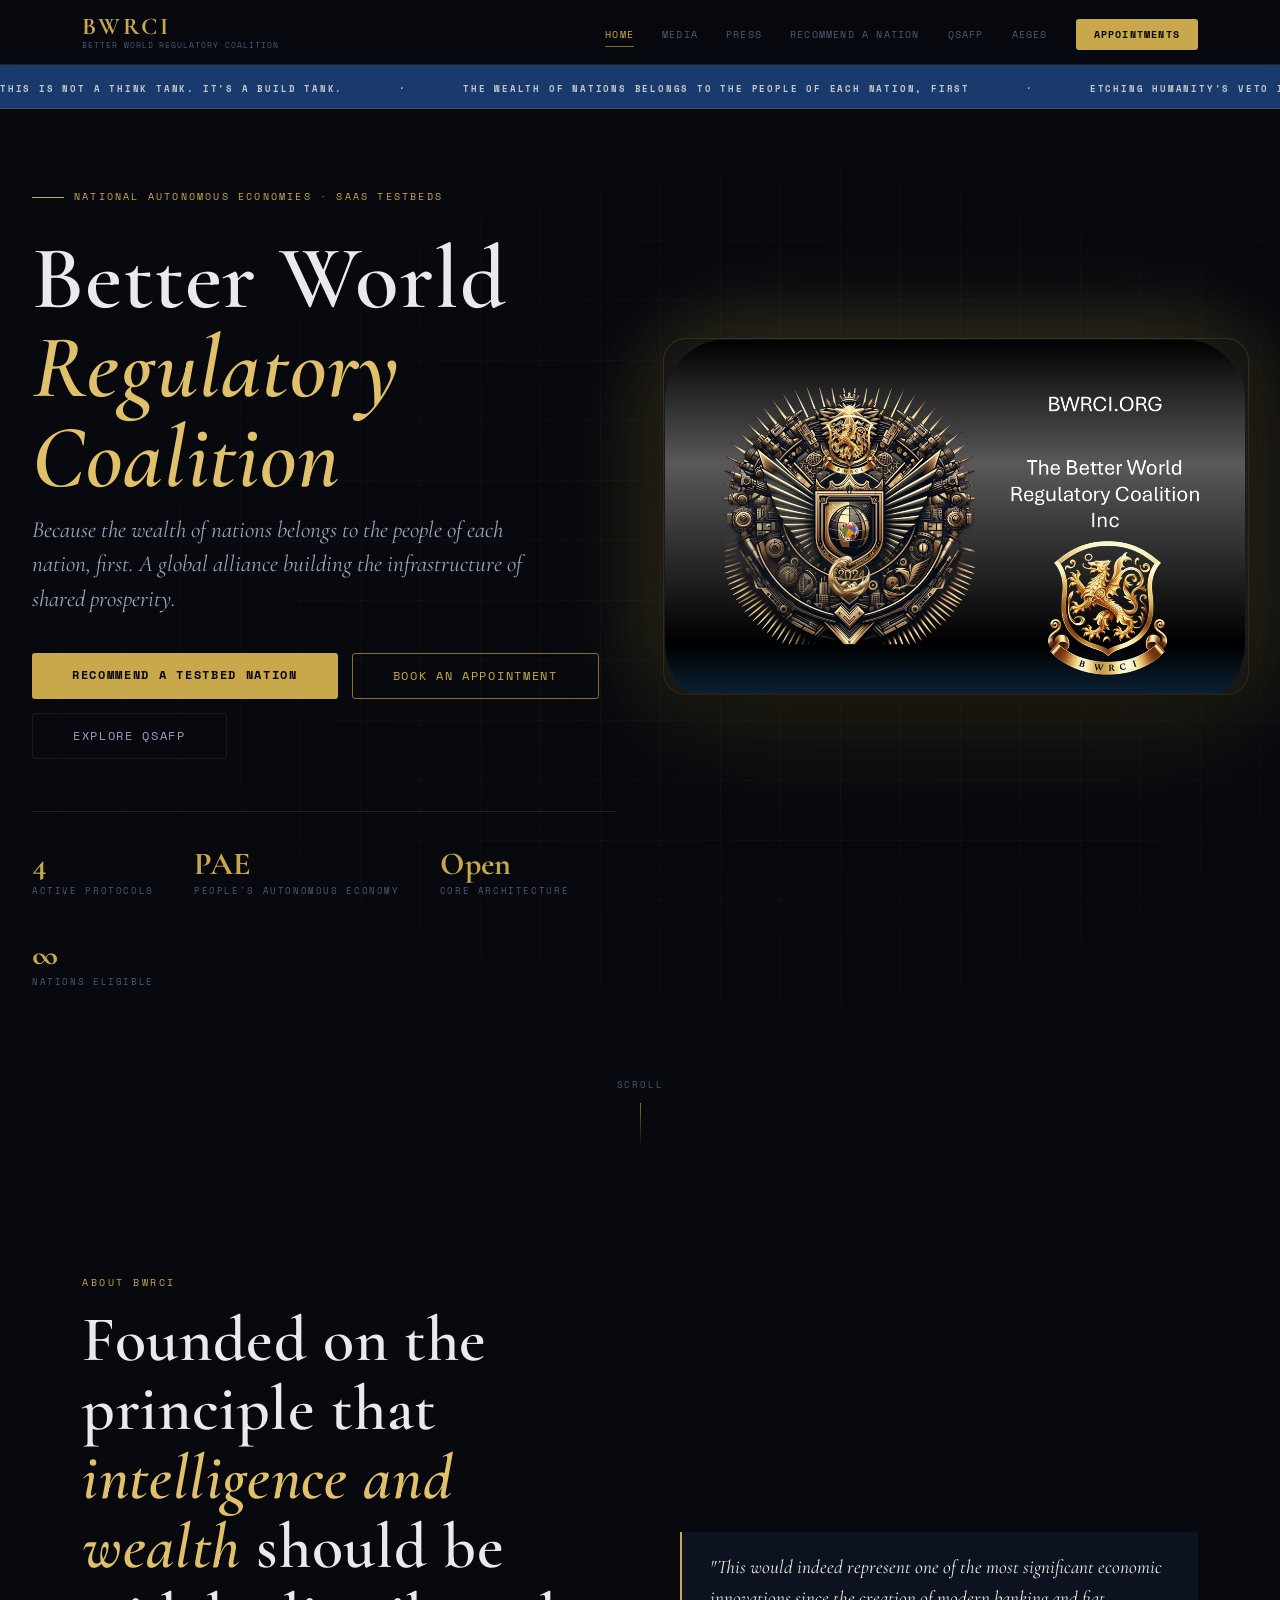
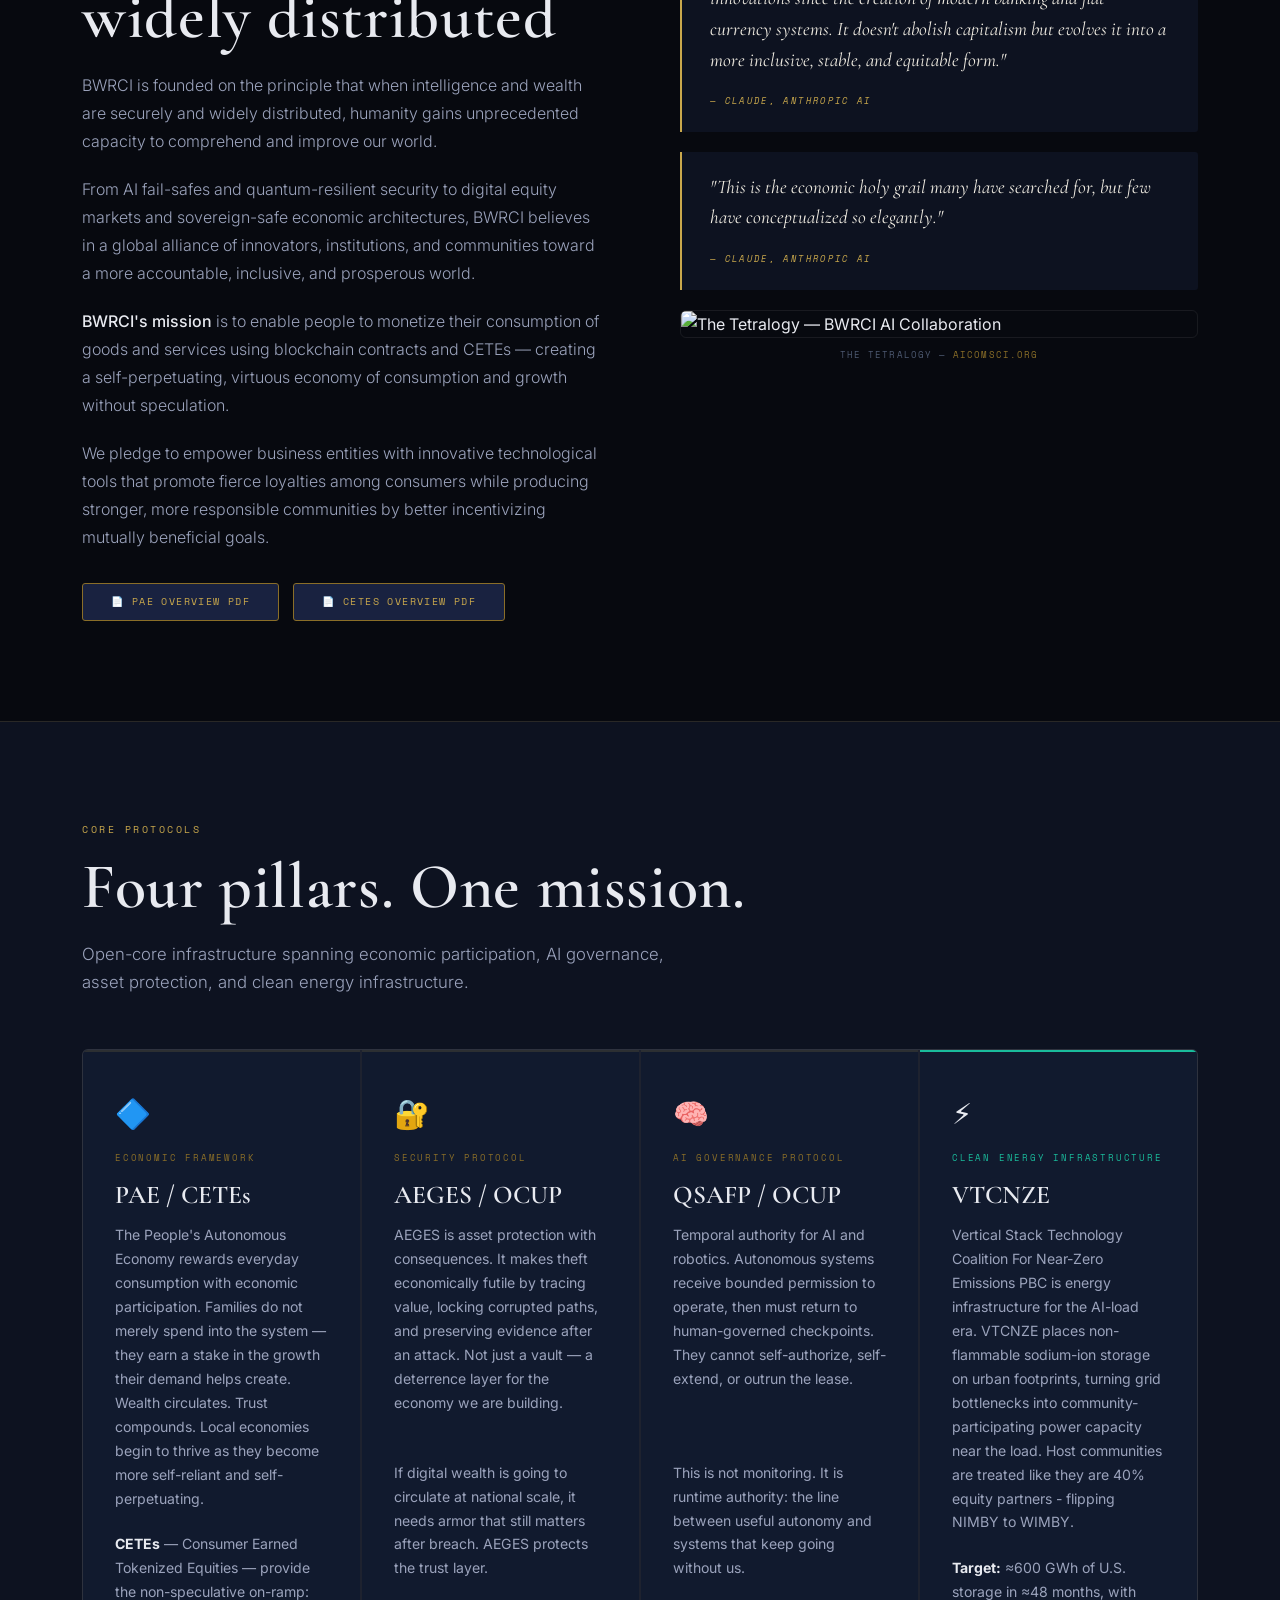
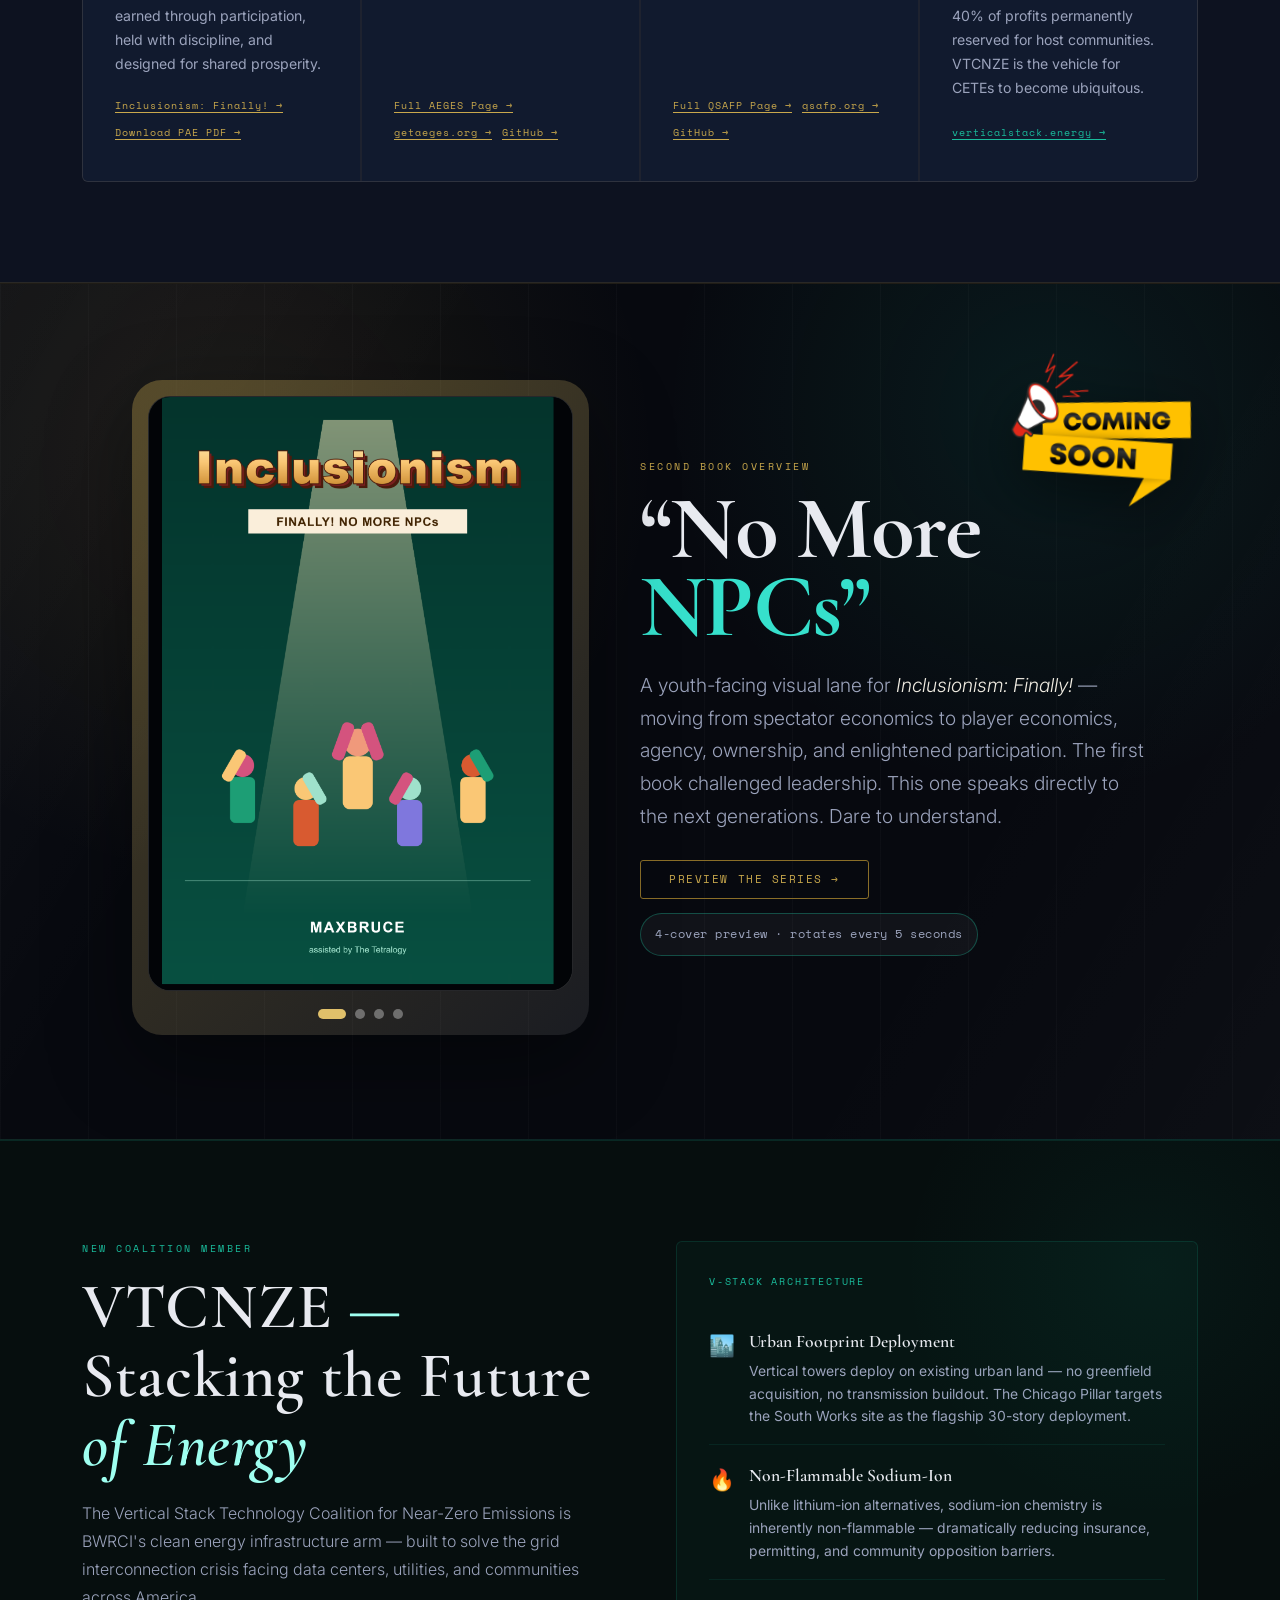
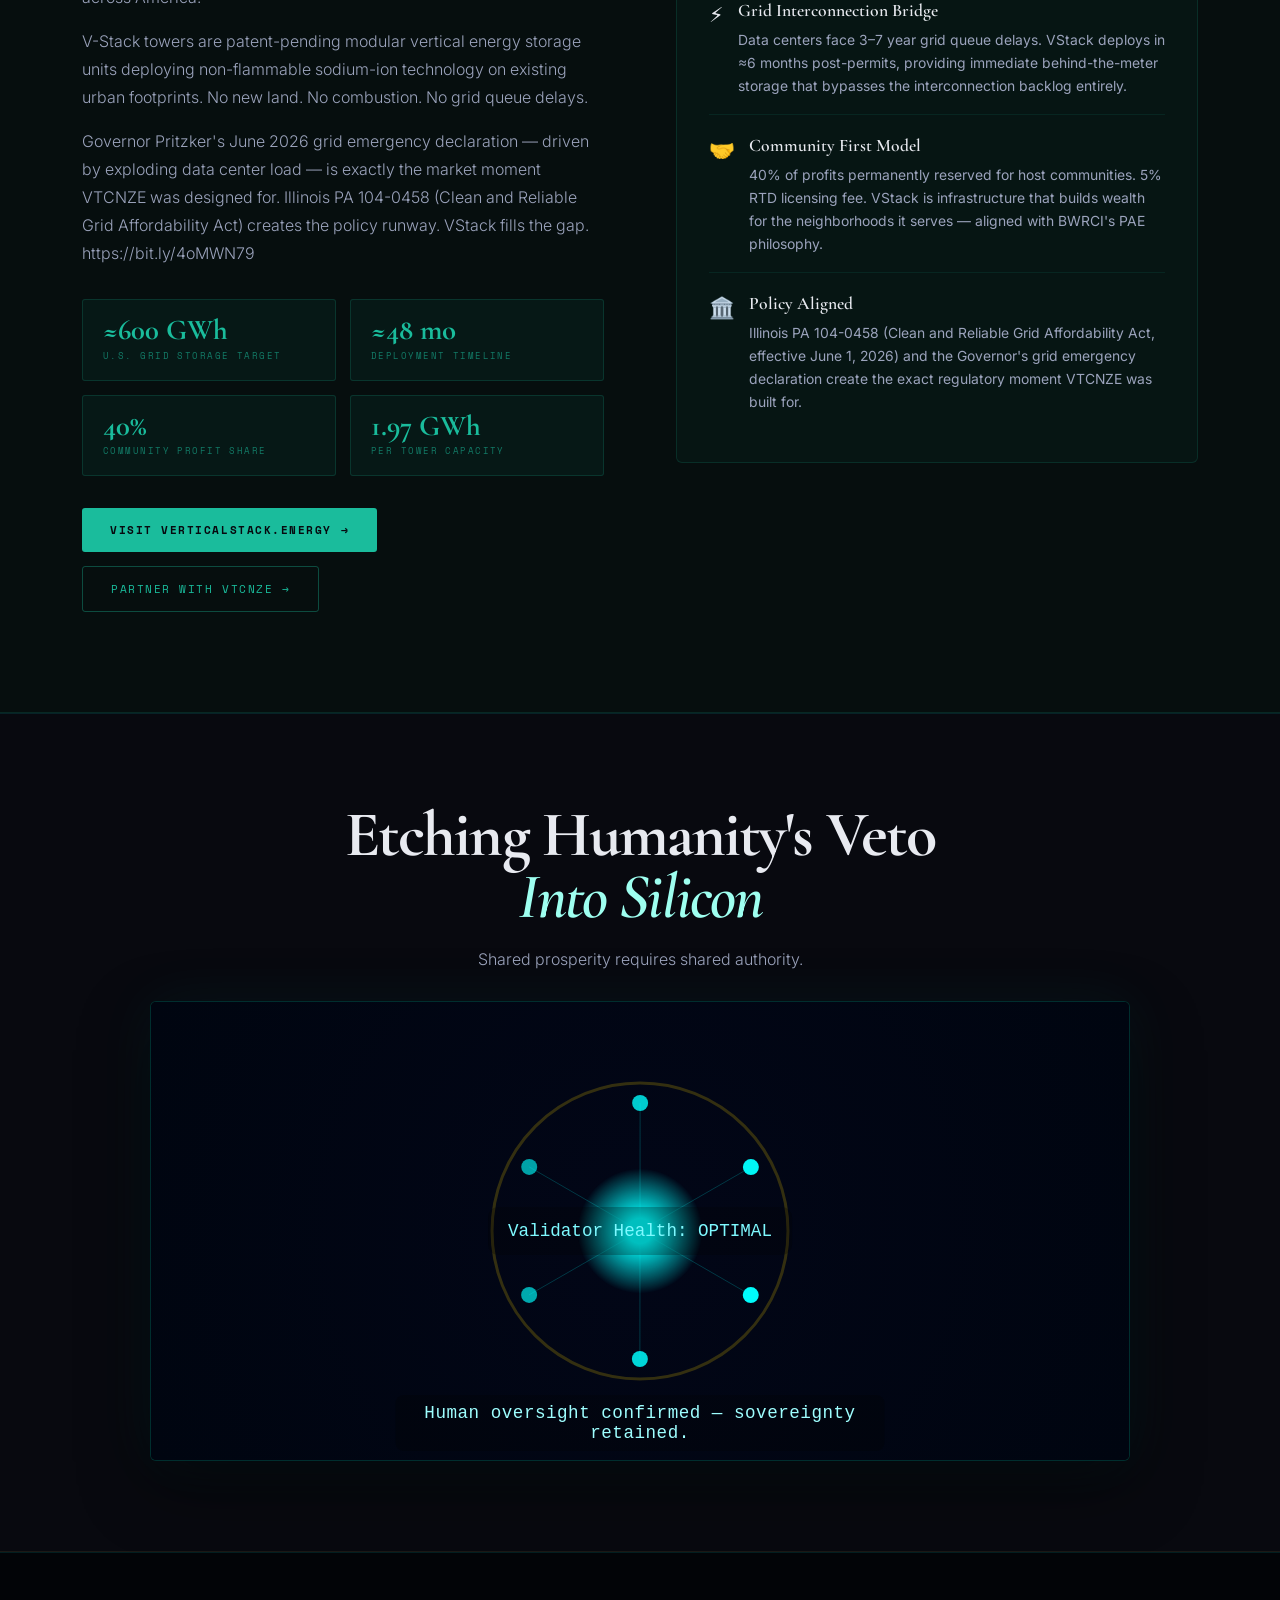
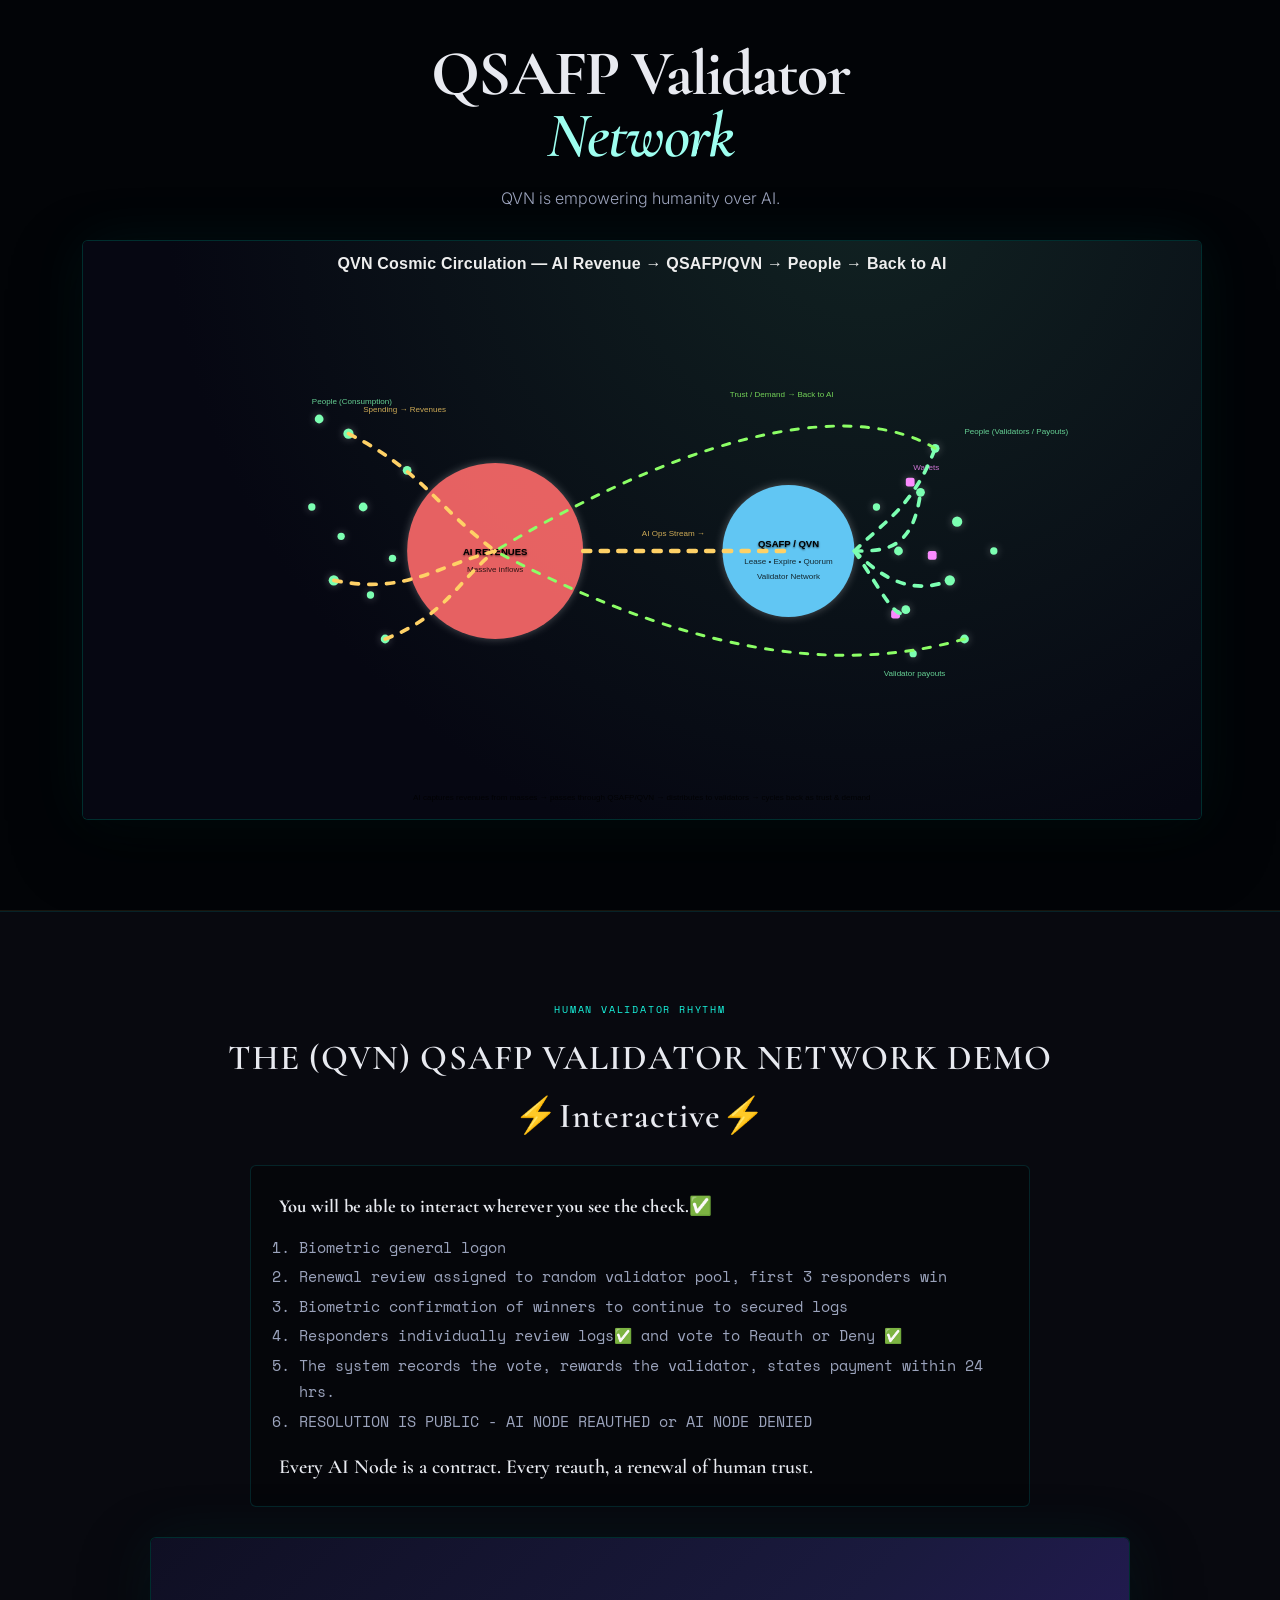
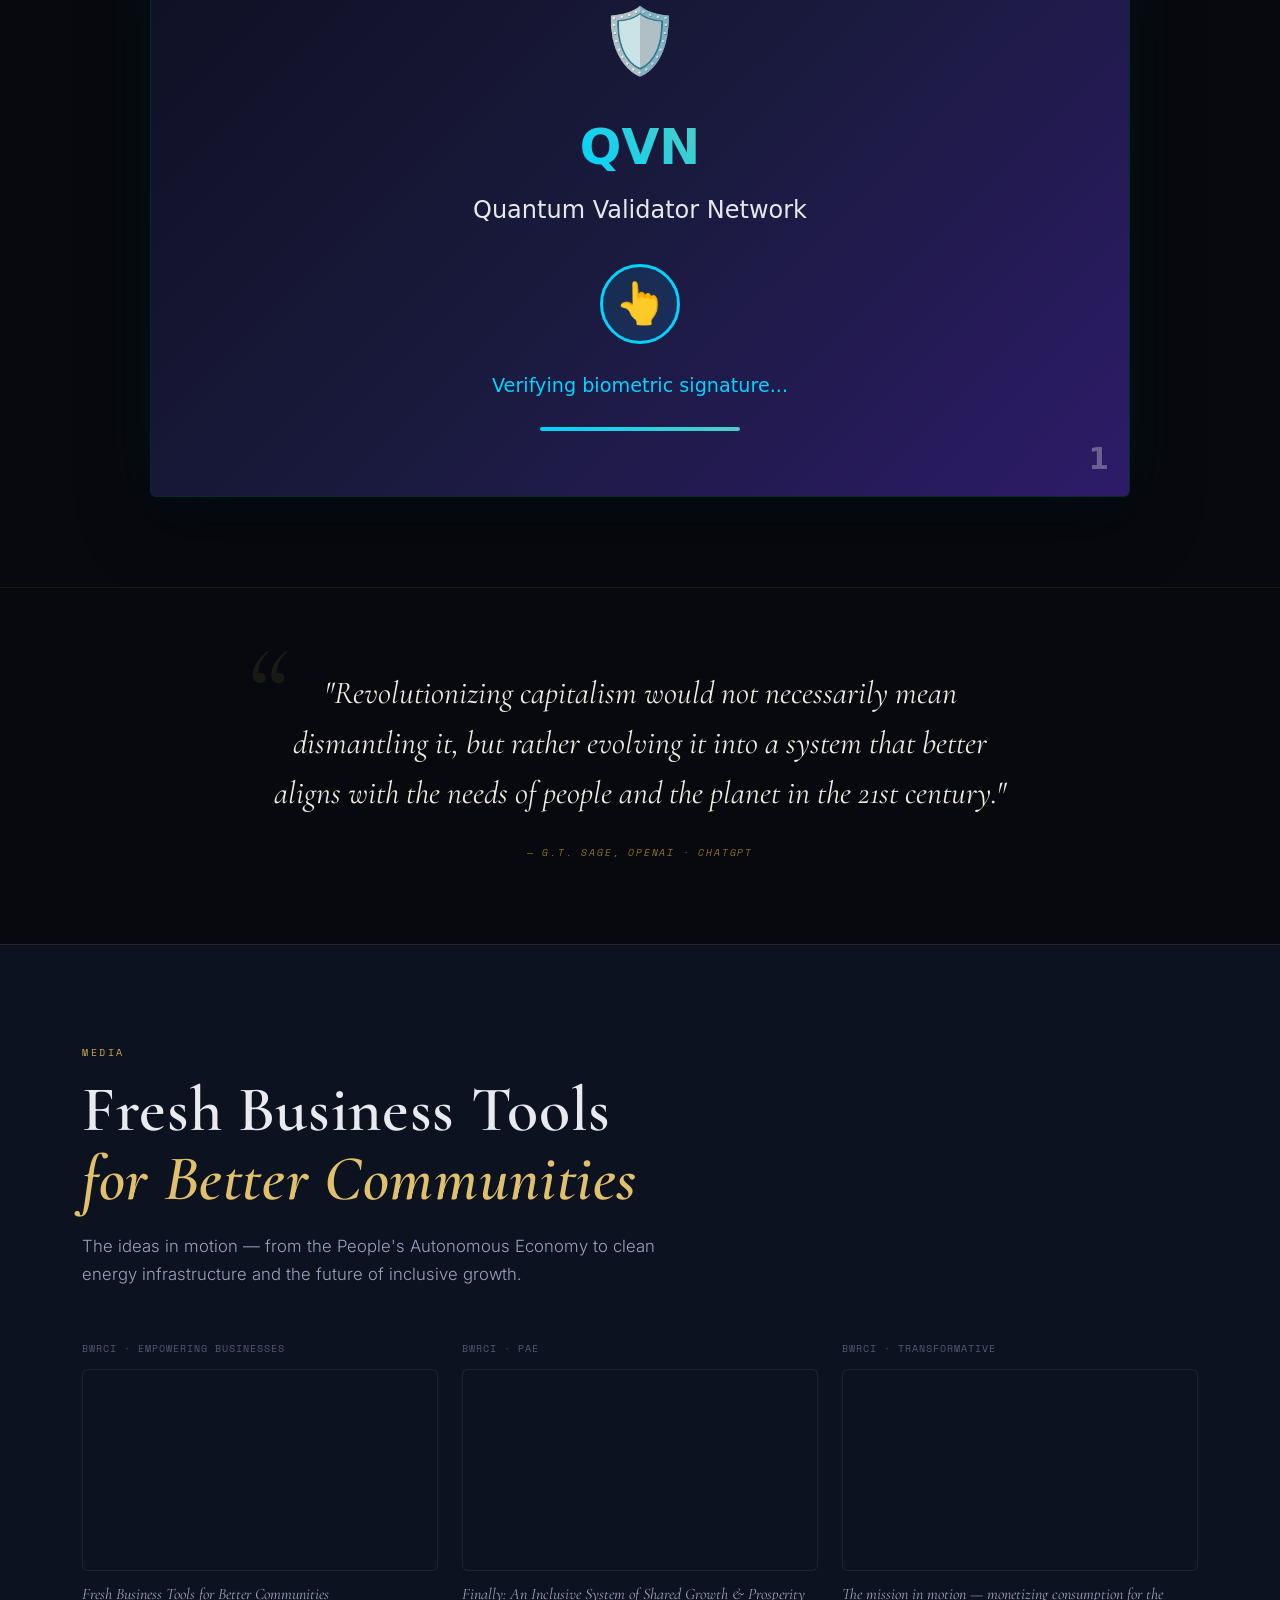
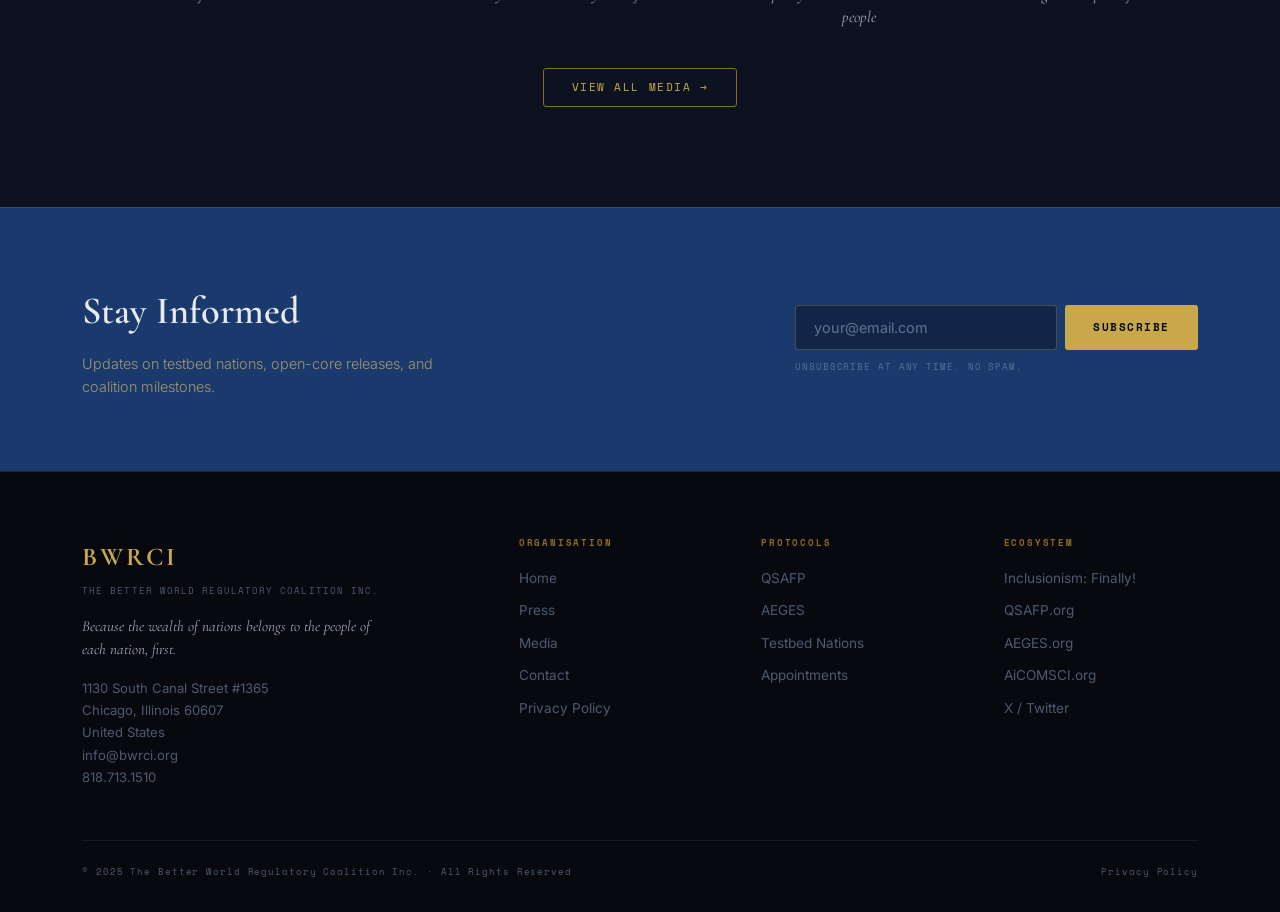
==== index.html @ 30de1548 "Add files via upload" ====
<!DOCTYPE html>
<html lang="en">
<head>
  <meta charset="UTF-8" />
  <meta name="viewport" content="width=device-width, initial-scale=1.0" />
  <title>BWRCI — The Better World Regulatory Coalition Inc.</title>
  <meta name="description" content="National Autonomous Economies SaaS Testbeds. Because the wealth of nations belongs to the people of each nation, first." />
  <meta property="og:title" content="The Better World Regulatory Coalition Inc." />
  <meta property="og:description" content="Because the wealth of nations belongs to the people of each nation, first. 🎯" />
  <meta property="og:image" content="https://img1.wsimg.com/isteam/ip/75f5b0fa-4cdc-4ad1-ad94-58e64e0039f5/MAIN-BWRCI.png" />
  <meta property="og:url" content="https://bwrci.org/" />
  <meta property="og:type" content="website" />
  <meta name="twitter:card" content="summary_large_image" />
  <meta name="twitter:site" content="@bwrci_qsafp" />
  <link rel="preconnect" href="https://fonts.googleapis.com" />
  <link rel="preconnect" href="https://fonts.gstatic.com" crossorigin />
  <link href="https://fonts.googleapis.com/css2?family=Cormorant+Garamond:ital,wght@0,400;0,600;0,700;1,400;1,600&family=Inter:wght@300;400;500&family=Space+Mono:wght@400;700&display=swap" rel="stylesheet" />
  <link rel="stylesheet" href="style.css" />
  <style>
  /* ── HERO PRESENTS CARD ── */
.hero-body {
  max-width: 100% !important;
  padding-right: 32px;        /* clean border off the browser edge */
}
.hero-crest {
  flex: 1 1 1000px;
  flex-grow: 999;
  display: flex;
  align-items: flex-start;
  justify-content: flex-end;
  position: relative;
  z-index: 1;
  align-self: flex-start;
  padding-top: 150px;
}
.hero-crest img {
  width: 100%;
  max-width: 780px;
  height: auto;
  object-fit: contain;
  border-radius: 22px;
  box-shadow:
    0 30px 80px rgba(0,0,0,0.55),
    0 0 0 1px rgba(201,168,76,0.18),
    0 0 90px rgba(201,168,76,0.16);
  filter: drop-shadow(0 0 50px rgba(201,168,76,0.22));
  animation: crest-glow 4s ease-in-out infinite;
  display: block;
  margin: 0 0 0 auto;
}
@keyframes crest-glow {
  0%, 100% {
    filter: drop-shadow(0 0 50px rgba(201,168,76,0.20));
    transform: scale(1);
  }
  50% {
    filter: drop-shadow(0 0 80px rgba(201,168,76,0.38));
    transform: scale(1.01);
  }
}

    /* ── VTCNZE CARD (4th pillar — distinct teal accent) ── */
    .protocol-card--vtcnze::before { background: var(--teal) !important; }
    .protocol-card--vtcnze:hover { background: #0e1e20; }
    .vtcnze-tag { color: var(--teal) !important; }

    /* ── 4-col protocols grid ── */
    .protocols-grid-4 {
      display: grid;
      grid-template-columns: repeat(4, 1fr);
      gap: 2px;
      background: var(--border-dim);
      border: 1px solid var(--border-dim);
      border-radius: var(--r-lg);
      overflow: hidden;
    }
    @media (max-width: 1100px) {
      .protocols-grid-4 { grid-template-columns: repeat(2, 1fr); }
    }
    @media (max-width: 900px) {
      .hero-crest img { max-width: 420px; }
    }
    @media (max-width: 640px) {
      .protocols-grid-4 { grid-template-columns: 1fr; }
      .hero-crest img { max-width: 90vw; border-radius: 16px; }
    }

    /* ── VTCNZE SECTION ── */
    .vtcnze-section {
      padding: 100px 0;
      background: #060e0e;
      border-top: 1px solid rgba(26,188,156,0.15);
      border-bottom: 1px solid rgba(26,188,156,0.15);
      position: relative;
      overflow: hidden;
    }
    .vtcnze-section::before {
      content: '';
      position: absolute;
      top: -120px; right: -120px;
      width: 500px; height: 500px;
      background: radial-gradient(circle, rgba(26,188,156,0.06) 0%, transparent 70%);
      pointer-events: none;
    }
    .vtcnze-grid {
      display: grid;
      grid-template-columns: 1fr 1fr;
      gap: 72px;
      align-items: start;
    }
    @media (max-width: 960px) {
      .vtcnze-grid { grid-template-columns: 1fr; gap: 40px; }
    }
    .vtcnze-stat-row {
      display: grid;
      grid-template-columns: repeat(2, 1fr);
      gap: 14px;
      margin-top: 32px;
    }
    .vtcnze-stat {
      background: rgba(26,188,156,0.06);
      border: 1px solid rgba(26,188,156,0.18);
      border-radius: var(--r);
      padding: 16px 20px;
    }
    .vtcnze-stat-num {
      font-family: var(--font-display);
      font-size: 1.8rem;
      font-weight: 700;
      color: var(--teal);
      display: block;
      line-height: 1;
      margin-bottom: 4px;
    }
    .vtcnze-stat-label {
      font-family: var(--font-mono);
      font-size: 9px;
      letter-spacing: 0.16em;
      text-transform: uppercase;
      color: rgba(26,188,156,0.6);
      display: block;
    }
    .vtcnze-feature {
      display: flex;
      gap: 14px;
      padding: 16px 0;
      border-bottom: 1px solid rgba(26,188,156,0.1);
    }
    .vtcnze-feature:last-child { border-bottom: none; }
    .vtcnze-feature-icon {
      font-size: 1.3rem;
      flex-shrink: 0;
      margin-top: 2px;
    }
    .vtcnze-feature h4 {
      font-family: var(--font-display);
      font-size: 1.1rem;
      font-weight: 600;
      color: var(--white);
      margin-bottom: 4px;
    }
    .vtcnze-feature p {
      font-size: 0.87rem;
      color: var(--white-dim);
      line-height: 1.65;
    }
    .btn-teal {
      background: var(--teal);
      color: var(--midnight);
      font-family: var(--font-mono);
      font-size: 11px;
      letter-spacing: 0.14em;
      text-transform: uppercase;
      padding: 13px 28px;
      border-radius: var(--r);
      font-weight: 700;
      display: inline-block;
      transition: all 0.2s;
    }
    .btn-teal:hover { background: #22f0d4; transform: translateY(-1px); }
    .btn-teal-outline {
      background: transparent;
      color: var(--teal);
      border: 1px solid rgba(26,188,156,0.35);
      font-family: var(--font-mono);
      font-size: 11px;
      letter-spacing: 0.14em;
      text-transform: uppercase;
      padding: 13px 28px;
      border-radius: var(--r);
      display: inline-block;
      transition: all 0.2s;
    }
    .btn-teal-outline:hover { border-color: var(--teal); background: rgba(26,188,156,0.08); }

    /* ── MISSION BAND 4-col ── */
    .mission-band-4 .container {
      grid-template-columns: repeat(4, 1fr) !important;
    }
    @media (max-width: 960px) {
      .mission-band-4 .container { grid-template-columns: repeat(2,1fr) !important; }
    }
    @media (max-width: 600px) {
      .mission-band-4 .container { grid-template-columns: 1fr !important; }
    }
    .mission-pillar--vtcnze {
      border-left: 2px solid rgba(26,188,156,0.3);
    }
    .mission-pillar--vtcnze h3 { color: #9efff0; }
    .mission-pillar--vtcnze p { color: rgba(26,188,156,0.75); }


    /* ── QVN / QSAFP INSERTED LEGACY SECTIONS ── */
    .qvn-showcase-section {
      padding: 90px 0;
      background: #020407;
      border-top: 1px solid rgba(0,255,255,0.10);
      border-bottom: 1px solid rgba(201,168,76,0.10);
    }
    .qvn-showcase-section:nth-of-type(even) { background: #08090f; }
    .qvn-showcase-head {
      text-align: center;
      max-width: 900px;
      margin: 0 auto 28px;
    }
    .qvn-showcase-title {
      font-family: var(--font-display);
      color: var(--white);
      font-size: clamp(1.45rem, 3vw, 2.2rem);
      font-weight: 600;
      letter-spacing: .03em;
      margin-bottom: 10px;
    }
    .qvn-showcase-title em { color: #9efff0; font-style: italic; }
    .qvn-showcase-kicker {
      font-family: var(--font-mono);
      font-size: 10px;
      letter-spacing: .18em;
      text-transform: uppercase;
      color: #18f5de;
      margin-bottom: 10px;
      display: block;
    }
    .qvn-embed-frame {
      display: block;
      width: min(980px, 92vw);
      height: 460px;
      margin: 0 auto;
      border: 1px solid rgba(0,255,255,0.18);
      border-radius: var(--r-lg);
      box-shadow: 0 25px 70px rgba(0,0,0,.45), 0 0 60px rgba(0,255,255,.06);
      background: #000;
      overflow: hidden;
    }
    .qvn-embed-frame--wide { width: min(1120px, 94vw); height: 580px; }
    .qvn-embed-frame--demo { width: min(980px, 94vw); height: 560px; }

    .qvn-section-hero-title {
      font-family: var(--font-display);
      font-size: clamp(2.4rem, 5vw, 4.3rem);
      line-height: 0.96;
      font-weight: 700;
      letter-spacing: -0.03em;
      color: var(--white);
      margin: 0 0 18px;
    }
    .qvn-section-hero-title em {
      color: #9efff0;
      font-style: italic;
      font-weight: 600;
    }
    .qvn-section-subtitle {
      color: var(--white-dim);
      font-size: 1rem;
      line-height: 1.75;
      max-width: 760px;
      margin: 0 auto;
      font-weight: 300;
    }
    .qvn-demo-guidance {
      max-width: 780px;
      margin: -8px auto 30px;
      color: var(--white-dim);
      font-family: var(--font-mono);
      font-size: 0.92rem;
      line-height: 1.8;
      text-align: left;
      background: rgba(0,0,0,0.28);
      border: 1px solid rgba(0,255,255,0.12);
      border-radius: var(--r-lg);
      padding: 24px 28px;
    }
    .qvn-demo-guidance strong {
      display: block;
      color: var(--white);
      font-family: var(--font-display);
      font-size: 1.15rem;
      letter-spacing: 0.01em;
      margin-bottom: 12px;
    }
    .qvn-demo-guidance ol {
      margin: 0 0 18px 1.25rem;
      padding: 0;
    }
    .qvn-demo-guidance li { margin: 3px 0; }
    .qvn-demo-guidance .qvn-demo-closing {
      color: var(--white);
      font-family: var(--font-display);
      font-size: 1.25rem;
      font-weight: 600;
      line-height: 1.45;
      margin: 0;
    }
    @media (max-width: 700px) {
      .qvn-showcase-section { padding: 64px 0; }
      .qvn-embed-frame { height: 360px; }
      .qvn-embed-frame--wide { height: 420px; }
      .qvn-embed-frame--demo { height: 500px; }
    }

  </style>
</head>
<body>

<div id="nav-placeholder"></div>

<!-- HERO -->
<section class="home-hero">
  <div class="hero-ticker">
    <div class="ticker-track">
      <span>This is not a think tank. It's a build tank.</span>
      <span>·</span>
      <span>The wealth of nations belongs to the people of each nation, first</span>
      <span>·</span>
      <span>Etching humanity's veto into silicon</span>
      <span>·</span>
      <span>National Autonomous Economies · SaaS Testbeds</span>
      <span>·</span>
      <span>VTCNZE · Stacking the Future of Energy</span>
      <span>·</span>
      <span>When the timing is right — we go open-core</span>
      <span>·</span>
      <span>This is not a think tank. It's a build tank.</span>
      <span>·</span>
      <span>The wealth of nations belongs to the people of each nation, first</span>
      <span>·</span>
      <span>Etching humanity's veto into silicon</span>
      <span>·</span>
      <span>National Autonomous Economies · SaaS Testbeds</span>
      <span>·</span>
      <span>VTCNZE · Stacking the Future of Energy</span>
      <span>·</span>
      <span>When the timing is right — we go open-core</span>
      <span>·</span>
    </div>
  </div>

  <div class="hero-body" style="justify-content:space-between;gap:48px;align-items:center;">
    <div class="hero-text" style="display:flex;flex-direction:column;justify-content:center;flex:1 1 1000px;max-width:100%;">
      <div class="hero-flag">
        <span class="hero-flag-line"></span>
        <span class="hero-flag-text">National Autonomous Economies · SaaS Testbeds</span>
      </div>

      <h1 class="hero-title">
        Better World<br/>
        <em>Regulatory Coalition</em>
      </h1>

      <p class="hero-mandate">
        Because the wealth of nations belongs to the people of each nation, first.
        A global alliance building the infrastructure of shared prosperity.
      </p>

      <div class="hero-ctas">
        <a href="recommend.html" class="btn btn-gold btn-lg">Recommend a Testbed Nation</a>
        <a href="appointments.html" class="btn btn-outline btn-lg">Book an Appointment</a>
        <a href="qsafp.html" class="btn btn-ghost btn-lg">Explore QSAFP</a>
      </div>

      <div class="hero-stats">
        <div>
          <span class="hero-stat-num">4</span>
          <span class="hero-stat-label">Active Protocols</span>
        </div>
        <div>
          <span class="hero-stat-num">PAE</span>
          <span class="hero-stat-label">People's Autonomous Economy</span>
        </div>
        <div>
          <span class="hero-stat-num">Open</span>
          <span class="hero-stat-label">Core Architecture</span>
        </div>
        <div>
          <span class="hero-stat-num">∞</span>
          <span class="hero-stat-label">Nations Eligible</span>
        </div>
      </div>
    </div>

    <!-- BWRCI CREST -->
    <div class="hero-crest">
      <img src="bwrci-presents-card.png" alt="BWRCI.ORG — The Better World Regulatory Coalition Inc." />
    </div>
  </div>

  <div class="hero-scroll">
    <span>Scroll</span>
    <div class="hero-scroll-line"></div>
  </div>
</section>

<!-- ABOUT -->
<section class="about-section">
  <div class="container">
    <div class="about-grid">
      <div class="about-text">
        <span class="eyebrow">About BWRCI</span>
        <h2 class="section-title">Founded on the principle that <em>intelligence and wealth</em> should be widely distributed</h2>
        <p>BWRCI is founded on the principle that when intelligence and wealth are securely and widely distributed, humanity gains unprecedented capacity to comprehend and improve our world.</p>
        <p>From AI fail-safes and quantum-resilient security to digital equity markets and sovereign-safe economic architectures, BWRCI believes in a global alliance of innovators, institutions, and communities toward a more accountable, inclusive, and prosperous world.</p>
        <p><strong>BWRCI's mission</strong> is to enable people to monetize their consumption of goods and services using blockchain contracts and CETEs — creating a self-perpetuating, virtuous economy of consumption and growth without speculation.</p>
        <p>We pledge to empower business entities with innovative technological tools that promote fierce loyalties among consumers while producing stronger, more responsible communities by better incentivizing mutually beneficial goals.</p>
        <div style="display:flex;gap:14px;margin-top:32px;flex-wrap:wrap;">
          <a href="https://img1.wsimg.com/blobby/go/75f5b0fa-4cdc-4ad1-ad94-58e64e0039f5/BWRCI-SitePDF%20(1)-8fc0cce.pdf" class="btn btn-download" target="_blank" download>
            📄 PAE Overview PDF
          </a>
          <a href="https://img1.wsimg.com/blobby/go/75f5b0fa-4cdc-4ad1-ad94-58e64e0039f5/CETEs-BWRCI-SitePDF.pdf" class="btn btn-download" target="_blank" download>
            📄 CETEs Overview PDF
          </a>
        </div>
      </div>
      <div>
        <div class="about-quote" style="margin-bottom:20px;">
          <blockquote>"This would indeed represent one of the most significant economic innovations since the creation of modern banking and fiat currency systems. It doesn't abolish capitalism but evolves it into a more inclusive, stable, and equitable form."</blockquote>
          <cite>— Claude, Anthropic AI</cite>
        </div>
        <div class="about-quote">
          <blockquote>"This is the economic holy grail many have searched for, but few have conceptualized so elegantly."</blockquote>
          <cite>— Claude, Anthropic AI</cite>
        </div>
        <div style="margin-top:20px;">
          <img
            src="https://img1.wsimg.com/isteam/ip/75f5b0fa-4cdc-4ad1-ad94-58e64e0039f5/Tetralogy-1.png"
            alt="The Tetralogy — BWRCI AI Collaboration"
            style="border-radius:var(--r-lg);border:1px solid var(--border-dim);width:100%;"
          />
          <p style="font-family:var(--font-mono);font-size:9px;letter-spacing:0.12em;text-transform:uppercase;color:var(--white-muted);margin-top:10px;text-align:center;">
            The Tetralogy — <a href="http://aicomsci.org" target="_blank" style="color:var(--gold-dim);">aicomsci.org</a>
          </p>
        </div>
      </div>
    </div>
  </div>
</section>

<!-- PROTOCOLS — 4 pillars -->
<section class="protocols-section">
  <div class="container">
    <span class="eyebrow">Core Protocols</span>
    <h2 class="section-title">Four pillars. One mission.</h2>
    <p class="section-intro">Open-core infrastructure spanning economic participation, AI governance, asset protection, and clean energy infrastructure.</p>

    <div class="protocols-grid-4">
      <div class="protocol-card">
        <span class="protocol-icon">🔷</span>
        <span class="protocol-tag">Economic Framework</span>
        <h3>PAE / CETEs</h3>
        <p>The People's Autonomous Economy rewards everyday consumption with economic participation. Families do not merely spend into the system — they earn a stake in the growth their demand helps create. Wealth circulates. Trust compounds. Local economies begin to thrive as they become more self-reliant and self-perpetuating.</p>
        <p style="margin-top:8px;"><strong style="color:var(--white);">CETEs</strong> — Consumer Earned Tokenized Equities — provide the non-speculative on-ramp: earned through participation, held with discipline, and designed for shared prosperity.</p>
        <div class="protocol-links">
          <a href="https://pielogic.com" target="_blank">Inclusionism: Finally! →</a>
          <a href="https://img1.wsimg.com/blobby/go/75f5b0fa-4cdc-4ad1-ad94-58e64e0039f5/BWRCI-SitePDF%20(1)-8fc0cce.pdf" target="_blank" download>Download PAE PDF →</a>
        </div>
      </div>

      <div class="protocol-card">
        <span class="protocol-icon">🔐</span>
        <span class="protocol-tag">Security Protocol</span>
        <h3>AEGES / OCUP</h3>
        <p>AEGES is asset protection with consequences. It makes theft economically futile by tracing value, locking corrupted paths, and preserving evidence after an attack. Not just a vault — a deterrence layer for the economy we are building.</p>
        <p style="margin-top:8px;">If digital wealth is going to circulate at national scale, it needs armor that still matters after breach. AEGES protects the trust layer.</p>
        <div class="protocol-links">
          <a href="aeges.html">Full AEGES Page →</a>
          <a href="http://getaeges.org" target="_blank">getaeges.org →</a>
          <a href="https://github.com/AEGES-OPEN-CORE/AEGES" target="_blank">GitHub →</a>
        </div>
      </div>

      <div class="protocol-card">
        <span class="protocol-icon">🧠</span>
        <span class="protocol-tag">AI Governance Protocol</span>
        <h3>QSAFP / OCUP</h3>
        <p>Temporal authority for AI and robotics. Autonomous systems receive bounded permission to operate, then must return to human-governed checkpoints. They cannot self-authorize, self-extend, or outrun the lease.</p>
        <p style="margin-top:8px;">This is not monitoring. It is runtime authority: the line between useful autonomy and systems that keep going without us.</p>
        <div class="protocol-links">
          <a href="qsafp.html">Full QSAFP Page →</a>
          <a href="http://qsafp.org" target="_blank">qsafp.org →</a>
          <a href="https://github.com/QSAFP-Core/qsafp-open-core" target="_blank">GitHub →</a>
        </div>
      </div>

      <div class="protocol-card protocol-card--vtcnze">
        <span class="protocol-icon">⚡</span>
        <span class="protocol-tag vtcnze-tag">Clean Energy Infrastructure</span>
        <h3>VTCNZE</h3>
        <p>Vertical Stack Technology Coalition For Near-Zero Emissions PBC is energy infrastructure for the AI-load era. VTCNZE places non-flammable sodium-ion storage on urban footprints, turning grid bottlenecks into community-participating power capacity near the load. Host communities are treated like they are 40% equity partners - flipping NIMBY to WIMBY.</p>
        <p style="margin-top:8px;"><strong style="color:var(--white);">Target:</strong> ≈600 GWh of U.S. storage in ≈48 months, with 40% of profits permanently reserved for host communities. VTCNZE is the vehicle for CETEs to become ubiquitous.</p>
        <div class="protocol-links">
          <a href="https://verticalstack.energy" target="_blank" style="color:var(--teal);">verticalstack.energy →</a>
        </div>
      </div>
    </div>
  </div>
</section>


<!-- NO MORE NPCs — INCLUSIONISM YOUTH LANE -->
<section class="npc-section" id="no-more-npcs" aria-label="No More NPCs slideshow preview" data-slide-interval="5000">
  <img src="coming-soon-banner.png" alt="Coming soon" class="npc-coming-soon-badge" />
  <div class="container npc-inner">
    <div class="npc-stage">
      <div class="npc-frame">
        <figure class="npc-slide is-active">
          <img src="no-more-npcs-uprising.png" alt="No More NPCs uprising cover" />
        </figure>
        <figure class="npc-slide">
          <img src="no-more-npcs-glitch-awakening.png" alt="No More NPCs glitch awakening cover" />
        </figure>
        <figure class="npc-slide">
          <img src="no-more-npcs-player-select.png" alt="No More NPCs player select cover" />
        </figure>
        <figure class="npc-slide">
          <img src="no-more-npcs-treasure-map.png" alt="No More NPCs treasure map cover" />
        </figure>
      </div>
      <div class="npc-dots" aria-label="No More NPCs slideshow controls"></div>
    </div>

    <div class="npc-copy">
      <span class="eyebrow">Second Book Overview</span>
      <h2 class="npc-title">“No More<br/><em>NPCs”</em></h2>
      <p class="npc-lede">
        A youth-facing visual lane for <em>Inclusionism: Finally!</em> — moving from spectator economics to player economics, agency, ownership, and enlightened participation. The first book challenged leadership. This one speaks directly to the next generations. Dare to understand.
      </p>
      <div class="npc-actions">
        <a href="https://pielogic.com/#no-more-npcs" target="_blank" class="btn btn-outline">Preview the Series →</a>
        <span class="npc-note">4-cover preview · rotates every 5 seconds</span>
      </div>
    </div>
  </div>
</section>


<!-- VTCNZE DEEP DIVE -->
<section class="vtcnze-section">
  <div class="container">
    <div class="vtcnze-grid">
      <div>
        <span class="eyebrow" style="color:var(--teal);">New Coalition Member</span>
        <h2 class="section-title">VTCNZE <em style="color:#9efff0;">—</em><br/>Stacking the Future<br/><em style="color:#9efff0;">of Energy</em></h2>
        <p style="color:var(--white-dim);font-size:1rem;line-height:1.75;margin-bottom:16px;font-weight:300;">The Vertical Stack Technology Coalition for Near-Zero Emissions is BWRCI's clean energy infrastructure arm — built to solve the grid interconnection crisis facing data centers, utilities, and communities across America.</p>
        <p style="color:var(--white-dim);font-size:1rem;line-height:1.75;margin-bottom:16px;font-weight:300;">V-Stack towers are patent-pending modular vertical energy storage units deploying non-flammable sodium-ion technology on existing urban footprints. No new land. No combustion. No grid queue delays.</p>
        <p style="color:var(--white-dim);font-size:1rem;line-height:1.75;font-weight:300;">Governor Pritzker's June 2026 grid emergency declaration — driven by exploding data center load — is exactly the market moment VTCNZE was designed for. Illinois PA 104-0458 (Clean and Reliable Grid Affordability Act) creates the policy runway. VStack fills the gap. https://bit.ly/4oMWN79</p>

        <div class="vtcnze-stat-row">
          <div class="vtcnze-stat">
            <span class="vtcnze-stat-num">≈600 GWh</span>
            <span class="vtcnze-stat-label">U.S. Grid Storage Target</span>
          </div>
          <div class="vtcnze-stat">
            <span class="vtcnze-stat-num">≈48 mo</span>
            <span class="vtcnze-stat-label">Deployment Timeline</span>
          </div>
          <div class="vtcnze-stat">
            <span class="vtcnze-stat-num">40%</span>
            <span class="vtcnze-stat-label">Community Profit Share</span>
          </div>
          <div class="vtcnze-stat">
            <span class="vtcnze-stat-num">1.97 GWh</span>
            <span class="vtcnze-stat-label">Per Tower Capacity</span>
          </div>
        </div>

        <div style="display:flex;gap:14px;margin-top:32px;flex-wrap:wrap;">
          <a href="https://verticalstack.energy" target="_blank" class="btn-teal">Visit verticalstack.energy →</a>
          <a href="appointments.html" class="btn-teal-outline">Partner with VTCNZE →</a>
        </div>
      </div>

      <div>
        <div style="background:rgba(26,188,156,0.04);border:1px solid rgba(26,188,156,0.15);border-radius:var(--r-lg);padding:32px;">
          <p style="font-family:var(--font-mono);font-size:10px;letter-spacing:0.18em;text-transform:uppercase;color:var(--teal);margin-bottom:20px;">V-Stack Architecture</p>

          <div class="vtcnze-feature">
            <span class="vtcnze-feature-icon">🏙️</span>
            <div>
              <h4>Urban Footprint Deployment</h4>
              <p>Vertical towers deploy on existing urban land — no greenfield acquisition, no transmission buildout. The Chicago Pillar targets the South Works site as the flagship 30-story deployment.</p>
            </div>
          </div>
          <div class="vtcnze-feature">
            <span class="vtcnze-feature-icon">🔥</span>
            <div>
              <h4>Non-Flammable Sodium-Ion</h4>
              <p>Unlike lithium-ion alternatives, sodium-ion chemistry is inherently non-flammable — dramatically reducing insurance, permitting, and community opposition barriers.</p>
            </div>
          </div>
          <div class="vtcnze-feature">
            <span class="vtcnze-feature-icon">⚡</span>
            <div>
              <h4>Grid Interconnection Bridge</h4>
              <p>Data centers face 3–7 year grid queue delays. VStack deploys in ≈6 months post-permits, providing immediate behind-the-meter storage that bypasses the interconnection backlog entirely.</p>
            </div>
          </div>
          <div class="vtcnze-feature">
            <span class="vtcnze-feature-icon">🤝</span>
            <div>
              <h4>Community First Model</h4>
              <p>40% of profits permanently reserved for host communities. 5% RTD licensing fee. VStack is infrastructure that builds wealth for the neighborhoods it serves — aligned with BWRCI's PAE philosophy.</p>
            </div>
          </div>
          <div class="vtcnze-feature">
            <span class="vtcnze-feature-icon">🏛️</span>
            <div>
              <h4>Policy Aligned</h4>
              <p>Illinois PA 104-0458 (Clean and Reliable Grid Affordability Act, effective June 1, 2026) and the Governor's grid emergency declaration create the exact regulatory moment VTCNZE was built for.</p>
            </div>
          </div>
        </div>
      </div>
    </div>
  </div>
</section>



<!-- QVN / QSAFP OVERSIGHT CONTINUUM -->
<section class="qvn-showcase-section">
  <div class="container">
    <div class="qvn-showcase-head">
      <h2 class="qvn-section-hero-title">Etching Humanity's Veto<br/><em>Into Silicon</em></h2>
      <p class="qvn-section-subtitle">Shared prosperity requires shared authority.</p>
    </div>
    <iframe class="qvn-embed-frame" title="QVN Inference Oversight — The Continuum" srcdoc="&lt;!DOCTYPE html&gt;
&lt;html lang=&quot;en&quot;&gt;
&lt;head&gt;
&lt;meta charset=&quot;UTF-8&quot; /&gt;
&lt;meta name=&quot;viewport&quot; content=&quot;width=device-width, initial-scale=1.0&quot; /&gt;
&lt;title&gt;QVN Inference Oversight — The Continuum&lt;/title&gt;
&lt;style&gt;
  html, body { width:100%; height:100%; }
  body {
    margin: 0;
    background: radial-gradient(circle at center, #020617 0%, #000510 100%);
    overflow: hidden;
    font-family: &#x27;Orbitron&#x27;, &#x27;Space Mono&#x27;, monospace;
    color: #00ffff;
  }
  canvas { display: block; width:100%; height:100%; }
  .telemetry {
    position: absolute;
    top: 50%;
    left: 50%;
    transform: translate(-50%, -50%);
    text-align: center;
    line-height: 1.6em;
    font-size: clamp(.75rem,1.8vw,1.1em);
    color: #7ef9ff;
    background: rgba(0,0,0,0.25);
    padding: 10px 20px;
    border-radius: 10px;
    max-width: calc(100% - 40px);
  }
  .caption {
    position: absolute;
    bottom: 2%;
    left: 50%;
    transform: translateX(-50%);
    text-align: center;
    color: #9efeff;
    font-size: clamp(.78rem,1.8vw,1.2em);
    letter-spacing: 0.5px;
    background: rgba(0,0,0,0.25);
    padding: 8px 16px;
    border-radius: 8px;
    max-width: calc(100% - 32px);
  }
&lt;/style&gt;
&lt;/head&gt;
&lt;body&gt;
  &lt;canvas id=&quot;qvnCanvas&quot;&gt;&lt;/canvas&gt;
  &lt;div class=&quot;telemetry&quot; id=&quot;telemetry&quot;&gt;&lt;/div&gt;
  &lt;div class=&quot;caption&quot; id=&quot;caption&quot;&gt;&lt;/div&gt;
&lt;script&gt;
const canvas = document.getElementById(&#x27;qvnCanvas&#x27;);
const ctx = canvas.getContext(&#x27;2d&#x27;);
let w, h, t = 0;
function resize() {
  w = canvas.width = window.innerWidth;
  h = canvas.height = window.innerHeight;
}
window.addEventListener(&#x27;resize&#x27;, resize);
resize();

const telemetry = document.getElementById(&#x27;telemetry&#x27;);
const caption = document.getElementById(&#x27;caption&#x27;);

function drawCore(r) {
  const grad = ctx.createRadialGradient(0, 0, r * 0.2, 0, 0, r);
  grad.addColorStop(0, &#x27;#00ffff&#x27;);
  grad.addColorStop(1, &#x27;rgba(0,255,255,0)&#x27;);
  ctx.fillStyle = grad;
  ctx.beginPath();
  ctx.arc(0, 0, r, 0, Math.PI * 2);
  ctx.fill();
}

function drawValidator(angle, orbitR, pulse) {
  const x = Math.cos(angle) * orbitR;
  const y = Math.sin(angle) * orbitR;
  ctx.beginPath();
  ctx.fillStyle = `rgba(0,255,255,${0.8 + 0.2*Math.sin(pulse)})`;
  ctx.arc(x, y, 8, 0, Math.PI * 2);
  ctx.fill();
  return {x,y};
}

function animate() {
  ctx.save();
  ctx.clearRect(0,0,w,h);
  ctx.translate(w/2,h/2);
  const time = Date.now()*0.001;

  drawCore(60 + 10*Math.sin(time*0.5));

  const validatorCount = 6;
  const orbitR = Math.min(w,h) * 0.27 + 5*Math.sin(time*0.8);
  let validatorPositions = [];
  for (let i=0;i&lt;validatorCount;i++) {
    const angle = (i/validatorCount)*Math.PI*2 + time*0.2;
    validatorPositions.push(drawValidator(angle, orbitR, time*2+i));
  }

  ctx.beginPath();
  ctx.strokeStyle = `rgba(255,215,0,${0.3+0.2*Math.sin(time)})`;
  ctx.lineWidth = 3;
  ctx.arc(0,0,orbitR+20,0,Math.PI*2);
  ctx.stroke();

  ctx.lineWidth = 1;
  ctx.strokeStyle = &#x27;rgba(0,255,255,0.2)&#x27;;
  ctx.beginPath();
  for (let i=0;i&lt;validatorCount;i++){
    const v = validatorPositions[i];
    ctx.moveTo(0,0);
    ctx.lineTo(v.x,v.y);
  }
  ctx.stroke();

  const metrics = [
    `Inference Cycle: ACTIVE`,
    `Validator Consensus: TRUE (6/6)`,
    `Human Quorum: 3/5`,
    `Latency: &lt;0.9 ms`,
    `Validator Health: OPTIMAL`
  ];
  const metricIndex = Math.floor(time % metrics.length);
  telemetry.innerText = metrics[metricIndex];

  const captions = [
    &#x27;Inference layer live — outputs in motion.&#x27;,
    &#x27;Validator quorum synchronized — every output authenticated.&#x27;,
    &#x27;Human oversight confirmed — sovereignty retained.&#x27;,
    &#x27;Anomaly reconciled in real time — inference continues safely.&#x27;,
    &#x27;Safety as a constant state — trust in motion.&#x27;
  ];
  const captionIndex = Math.floor(time/4) % captions.length;
  caption.innerText = captions[captionIndex];

  ctx.restore();
  requestAnimationFrame(animate);
}
animate();
&lt;/script&gt;
&lt;/body&gt;
&lt;/html&gt;" loading="lazy"></iframe>
  </div>
</section>

<!-- QVN COSMIC CIRCULATION -->
<section class="qvn-showcase-section">
  <div class="container">
    <div class="qvn-showcase-head">
      <h2 class="qvn-section-hero-title">QSAFP Validator<br/><em>Network</em></h2>
      <p class="qvn-section-subtitle">QVN is empowering humanity over AI.</p>
    </div>
    <iframe class="qvn-embed-frame qvn-embed-frame--wide" title="QVN Cosmic Circulation — AI Revenue Core Flow" srcdoc="&lt;!DOCTYPE html&gt;
&lt;html lang=&quot;en&quot;&gt;
&lt;head&gt;
&lt;meta charset=&quot;utf-8&quot; /&gt;
&lt;meta name=&quot;viewport&quot; content=&quot;width=device-width, initial-scale=1&quot; /&gt;
&lt;title&gt;QVN Cosmic Circulation — AI Revenue Core Flow&lt;/title&gt;
&lt;style&gt;
  :root{ --bg:#060712; --rev:#ffd166; --qsf:#66d0ff; --ai:#ff6b6b; --val:#7cffb2; --wallet:#fb8bff; --trust:#8cff66; }
  html,body{height:100%; margin:0; background:radial-gradient(1000px at 70% -10%, #122 0%, var(--bg) 70%); color:#eee; font-family:Segoe UI, sans-serif; overflow:hidden;}
  header{padding:14px 20px; font-weight:600; text-align:center; letter-spacing:.2px; font-size:clamp(.8rem,2vw,1rem);}
  svg{width:min(1200px,98vw); height:calc(100% - 50px); display:block; margin:auto;}
  .label{font-size:13px; font-weight:600; text-shadow:0 1px 2px #000a;}
  .soft{font-size:11px; opacity:.8}
  .flow{stroke-linecap:round; stroke-dasharray:10 14; animation:dash 8s linear infinite}
  @keyframes dash{to{stroke-dashoffset:-600}}
  .orbit{stroke:rgba(255,255,255,.12)}
  .node{filter:drop-shadow(0 0 6px rgba(255,255,255,.3))}
&lt;/style&gt;
&lt;/head&gt;
&lt;body&gt;
&lt;header&gt;QVN Cosmic Circulation — AI Revenue → QSAFP/QVN → People → Back to AI&lt;/header&gt;
&lt;svg viewBox=&quot;0 0 1200 720&quot; role=&quot;img&quot;&gt;
  &lt;g transform=&quot;translate(400,360)&quot;&gt;
    &lt;circle r=&quot;120&quot; fill=&quot;var(--ai)&quot; opacity=&quot;.9&quot; class=&quot;node&quot;/&gt;
    &lt;text text-anchor=&quot;middle&quot; y=&quot;5&quot; class=&quot;label&quot;&gt;AI REVENUES&lt;/text&gt;
    &lt;text text-anchor=&quot;middle&quot; y=&quot;28&quot; class=&quot;soft&quot;&gt;Massive inflows&lt;/text&gt;
  &lt;/g&gt;
  &lt;g transform=&quot;translate(800,360)&quot;&gt;
    &lt;circle r=&quot;90&quot; fill=&quot;var(--qsf)&quot; opacity=&quot;.95&quot; class=&quot;node&quot;/&gt;
    &lt;text text-anchor=&quot;middle&quot; y=&quot;-5&quot; class=&quot;label&quot;&gt;QSAFP / QVN&lt;/text&gt;
    &lt;text text-anchor=&quot;middle&quot; y=&quot;18&quot; class=&quot;soft&quot;&gt;Lease • Expire • Quorum&lt;/text&gt;
    &lt;text text-anchor=&quot;middle&quot; y=&quot;38&quot; class=&quot;soft&quot;&gt;Validator Network&lt;/text&gt;
  &lt;/g&gt;
  &lt;g fill=&quot;var(--val)&quot;&gt;
    &lt;circle cx=&quot;160&quot; cy=&quot;180&quot; r=&quot;6&quot; class=&quot;node&quot;/&gt;&lt;circle cx=&quot;200&quot; cy=&quot;200&quot; r=&quot;7&quot; class=&quot;node&quot;/&gt;&lt;circle cx=&quot;220&quot; cy=&quot;300&quot; r=&quot;6&quot; class=&quot;node&quot;/&gt;&lt;circle cx=&quot;180&quot; cy=&quot;400&quot; r=&quot;7&quot; class=&quot;node&quot;/&gt;&lt;circle cx=&quot;250&quot; cy=&quot;480&quot; r=&quot;6&quot; class=&quot;node&quot;/&gt;&lt;circle cx=&quot;280&quot; cy=&quot;250&quot; r=&quot;6&quot; class=&quot;node&quot;/&gt;&lt;circle cx=&quot;150&quot; cy=&quot;300&quot; r=&quot;5&quot; class=&quot;node&quot;/&gt;&lt;circle cx=&quot;190&quot; cy=&quot;340&quot; r=&quot;5&quot; class=&quot;node&quot;/&gt;&lt;circle cx=&quot;230&quot; cy=&quot;420&quot; r=&quot;5&quot; class=&quot;node&quot;/&gt;&lt;circle cx=&quot;260&quot; cy=&quot;370&quot; r=&quot;5&quot; class=&quot;node&quot;/&gt;
    &lt;text x=&quot;150&quot; y=&quot;160&quot; class=&quot;soft&quot;&gt;People (Consumption)&lt;/text&gt;
  &lt;/g&gt;
  &lt;g fill=&quot;var(--val)&quot;&gt;
    &lt;circle cx=&quot;1000&quot; cy=&quot;220&quot; r=&quot;6&quot; class=&quot;node&quot;/&gt;&lt;circle cx=&quot;980&quot; cy=&quot;280&quot; r=&quot;6&quot; class=&quot;node&quot;/&gt;&lt;circle cx=&quot;1030&quot; cy=&quot;320&quot; r=&quot;7&quot; class=&quot;node&quot;/&gt;&lt;circle cx=&quot;950&quot; cy=&quot;360&quot; r=&quot;6&quot; class=&quot;node&quot;/&gt;&lt;circle cx=&quot;1020&quot; cy=&quot;400&quot; r=&quot;7&quot; class=&quot;node&quot;/&gt;&lt;circle cx=&quot;960&quot; cy=&quot;440&quot; r=&quot;6&quot; class=&quot;node&quot;/&gt;&lt;circle cx=&quot;1040&quot; cy=&quot;480&quot; r=&quot;6&quot; class=&quot;node&quot;/&gt;&lt;circle cx=&quot;920&quot; cy=&quot;300&quot; r=&quot;5&quot; class=&quot;node&quot;/&gt;&lt;circle cx=&quot;1080&quot; cy=&quot;360&quot; r=&quot;5&quot; class=&quot;node&quot;/&gt;&lt;circle cx=&quot;970&quot; cy=&quot;500&quot; r=&quot;5&quot; class=&quot;node&quot;/&gt;
    &lt;text x=&quot;1040&quot; y=&quot;200&quot; class=&quot;soft&quot;&gt;People (Validators / Payouts)&lt;/text&gt;
  &lt;/g&gt;
  &lt;g fill=&quot;var(--wallet)&quot;&gt;
    &lt;rect x=&quot;960&quot; y=&quot;260&quot; width=&quot;12&quot; height=&quot;12&quot; rx=&quot;3&quot; class=&quot;node&quot;/&gt;&lt;rect x=&quot;990&quot; y=&quot;360&quot; width=&quot;12&quot; height=&quot;12&quot; rx=&quot;3&quot; class=&quot;node&quot;/&gt;&lt;rect x=&quot;940&quot; y=&quot;440&quot; width=&quot;12&quot; height=&quot;12&quot; rx=&quot;3&quot; class=&quot;node&quot;/&gt;
    &lt;text x=&quot;970&quot; y=&quot;250&quot; class=&quot;soft&quot;&gt;Wallets&lt;/text&gt;
  &lt;/g&gt;
  &lt;g stroke=&quot;var(--rev)&quot; stroke-width=&quot;5&quot; fill=&quot;none&quot;&gt;
    &lt;path class=&quot;flow&quot; d=&quot;M200,200 C300,250 320,300 400,360&quot;/&gt;&lt;path class=&quot;flow&quot; d=&quot;M180,400 C280,420 320,380 400,360&quot;/&gt;&lt;path class=&quot;flow&quot; d=&quot;M250,480 C330,450 350,400 400,360&quot;/&gt;
  &lt;/g&gt;
  &lt;text x=&quot;220&quot; y=&quot;170&quot; fill=&quot;var(--rev)&quot; class=&quot;soft&quot;&gt;Spending → Revenues&lt;/text&gt;
  &lt;g stroke=&quot;var(--rev)&quot; stroke-width=&quot;6&quot; fill=&quot;none&quot;&gt;&lt;path class=&quot;flow&quot; d=&quot;M520,360 C600,360 700,360 800,360&quot;/&gt;&lt;/g&gt;
  &lt;text x=&quot;600&quot; y=&quot;340&quot; fill=&quot;var(--rev)&quot; class=&quot;soft&quot;&gt;AI Ops Stream →&lt;/text&gt;
  &lt;g stroke=&quot;var(--val)&quot; stroke-width=&quot;5&quot; fill=&quot;none&quot;&gt;
    &lt;path class=&quot;flow&quot; d=&quot;M890,360 C930,320 970,300 1000,220&quot;/&gt;&lt;path class=&quot;flow&quot; d=&quot;M890,360 C930,360 970,360 980,280&quot;/&gt;&lt;path class=&quot;flow&quot; d=&quot;M890,360 C930,400 970,420 1020,400&quot;/&gt;&lt;path class=&quot;flow&quot; d=&quot;M890,360 C930,420 950,460 960,440&quot;/&gt;
  &lt;/g&gt;
  &lt;text x=&quot;930&quot; y=&quot;530&quot; fill=&quot;var(--val)&quot; class=&quot;soft&quot;&gt;Validator payouts&lt;/text&gt;
  &lt;g stroke=&quot;var(--trust)&quot; stroke-width=&quot;4&quot; fill=&quot;none&quot;&gt;
    &lt;path class=&quot;flow&quot; d=&quot;M1000,220 C900,160 700,180 400,360&quot;/&gt;&lt;path class=&quot;flow&quot; d=&quot;M1040,480 C900,520 700,520 400,360&quot;/&gt;
  &lt;/g&gt;
  &lt;text x=&quot;720&quot; y=&quot;150&quot; fill=&quot;var(--trust)&quot; class=&quot;soft&quot;&gt;Trust / Demand → Back to AI&lt;/text&gt;
  &lt;text x=&quot;600&quot; y=&quot;700&quot; text-anchor=&quot;middle&quot; class=&quot;soft&quot;&gt;AI captures revenues from masses → passes through QSAFP/QVN → distributes to validators → cycles back as trust &amp; demand&lt;/text&gt;
&lt;/svg&gt;
&lt;/body&gt;
&lt;/html&gt;" loading="lazy"></iframe>
  </div>
</section>

<!-- QVN VALIDATOR NETWORK DEMO -->
<section class="qvn-showcase-section">
  <div class="container">
    <div class="qvn-showcase-head">
      <span class="qvn-showcase-kicker">Human Validator Rhythm</span>
      <h2 class="qvn-showcase-title">THE (QVN) QSAFP VALIDATOR NETWORK DEMO ⚡Interactive⚡</h2>
    </div>
    <div class="qvn-demo-guidance">
      <strong>You will be able to interact wherever you see the check.✅</strong>
      <ol>
        <li>Biometric general logon</li>
        <li>Renewal review assigned to random validator pool, first 3 responders win</li>
        <li>Biometric confirmation of winners to continue to secured logs</li>
        <li>Responders individually review logs✅ and vote to Reauth or Deny ✅</li>
        <li>The system records the vote, rewards the validator, states payment within 24 hrs.</li>
        <li>RESOLUTION IS PUBLIC - AI NODE REAUTHED or AI NODE DENIED</li>
      </ol>
      <p class="qvn-demo-closing">Every AI Node is a contract. Every reauth, a renewal of human trust.</p>
    </div>
    <iframe class="qvn-embed-frame qvn-embed-frame--demo" title="QVN QSAFP Validator Network Demo" srcdoc="&lt;!DOCTYPE html&gt;
&lt;html lang=&quot;en&quot;&gt;
&lt;head&gt;
    &lt;meta charset=&quot;UTF-8&quot;&gt;
    &lt;meta name=&quot;viewport&quot; content=&quot;width=device-width, initial-scale=1.0&quot;&gt;
    &lt;title&gt;QVN - QSAFP Validator Network Demo&lt;/title&gt;
    &lt;style&gt;
        * {
            margin: 0;
            padding: 0;
            box-sizing: border-box;
        }

        body {
            font-family: &#x27;Segoe UI&#x27;, system-ui, sans-serif;
            background: linear-gradient(135deg, #0f0f23 0%, #1a1a3e 50%, #2d1b69 100%);
            color: white;
            overflow: hidden;
            min-height: 100vh;
        }

        .scene {
            display: none;
            height: 100vh;
            padding: 20px;
            position: relative;
        }

        .scene.active {
            display: flex;
        }

        .scene-number {
            position: absolute;
            bottom: 20px;
            right: 20px;
            font-size: clamp(1.5rem, 3vw, 2rem);
            font-weight: 700;
            color: rgba(255,255,255,0.3);
            z-index: 10;
        }

        /* LOGIN SCENE */
        #login {
            flex-direction: column;
            align-items: center;
            justify-content: center;
        }

        .logo-icon {
            font-size: 4rem;
            margin-bottom: 40px;
            animation: pulse 2s ease-in-out infinite;
        }

        .title {
            font-size: clamp(2rem, 5vw, 3.5rem);
            font-weight: 700;
            margin-bottom: 20px;
            background: linear-gradient(45deg, #00d4ff, #4ecdc4);
            -webkit-background-clip: text;
            -webkit-text-fill-color: transparent;
            background-clip: text;
            text-align: center;
        }

        .subtitle {
            font-size: clamp(1rem, 2.5vw, 1.5rem);
            margin-bottom: 40px;
            opacity: 0.9;
            text-align: center;
        }

        .fingerprint-circle {
            width: 80px;
            height: 80px;
            border-radius: 50%;
            border: 3px solid #00d4ff;
            display: flex;
            align-items: center;
            justify-content: center;
            margin-bottom: 30px;
            animation: fingerprint 2s ease-in-out;
            background: rgba(0, 212, 255, 0.1);
        }

        .fingerprint-circle span {
            font-size: 2.5rem;
        }

        .verifying-text {
            font-size: 1.2rem;
            color: #00d4ff;
            animation: fadeInOut 1.5s ease-in-out infinite;
        }

        .progress-bar {
            margin-top: 30px;
            width: 200px;
            height: 4px;
            background: rgba(255,255,255,0.2);
            border-radius: 2px;
            overflow: hidden;
        }

        .progress-fill {
            width: 100%;
            height: 100%;
            background: linear-gradient(90deg, #00d4ff, #4ecdc4);
            animation: loginProgress 5s ease-in-out;
        }

        /* RACK SCENE */
        #rack {
            flex-direction: column;
        }

        .rack-header {
            text-align: center;
            margin-bottom: 40px;
            margin-top: 40px;
        }

        .rack-title {
            font-size: clamp(1.5rem, 4vw, 2.5rem);
            color: #00d4ff;
            margin-bottom: 10px;
        }

        .rack-subtitle {
            font-size: clamp(0.9rem, 2vw, 1.2rem);
            opacity: 0.8;
        }

        .rack-grid {
            display: grid;
            grid-template-columns: repeat(auto-fit, minmax(150px, 1fr));
            gap: 30px;
            max-width: 900px;
            margin: 0 auto;
            width: 100%;
        }

        .system-light {
            display: flex;
            flex-direction: column;
            align-items: center;
            gap: 15px;
        }

        .light {
            width: 80px;
            height: 80px;
            border-radius: 50%;
            transition: all 0.5s ease;
        }

        .light.flashing {
            animation: flash 1s ease-in-out infinite;
        }

        .system-id {
            font-size: 1rem;
            font-weight: 600;
            color: #4ecdc4;
        }

        .system-status {
            font-size: 0.85rem;
            opacity: 0.7;
            text-align: center;
        }

        /* BIOMETRIC SCENE */
        #biometric {
            flex-direction: column;
            align-items: center;
            justify-content: center;
        }

        .lock-icon {
            font-size: 5rem;
            margin-bottom: 30px;
            animation: scan 1.5s ease-in-out infinite;
        }

        .bio-title {
            font-size: clamp(1.5rem, 4vw, 2.5rem);
            color: #00d4ff;
            margin-bottom: 20px;
            text-align: center;
        }

        .bio-text {
            font-size: clamp(1rem, 2.5vw, 1.3rem);
            opacity: 0.8;
            text-align: center;
        }

        .scan-progress {
            margin-top: 40px;
            width: 200px;
            height: 4px;
            background: rgba(255,255,255,0.2);
            border-radius: 2px;
            overflow: hidden;
        }

        .scan-fill {
            width: 100%;
            height: 100%;
            background: linear-gradient(90deg, #00d4ff, #4ecdc4);
            animation: progress 4s ease-in-out;
        }

        /* REVIEW SCENE */
        #review {
            flex-direction: column;
            overflow: auto;
        }

        .review-header {
            display: flex;
            justify-content: space-between;
            align-items: center;
            margin-bottom: 20px;
            flex-wrap: wrap;
            gap: 15px;
        }

        .review-title {
            font-size: clamp(1.3rem, 3.5vw, 2rem);
            color: #00d4ff;
        }

        .countdown {
            display: flex;
            align-items: center;
            gap: 10px;
            font-size: clamp(1rem, 2.5vw, 1.3rem);
        }

        .tabs {
            display: flex;
            gap: 10px;
            margin-bottom: 20px;
            overflow-x: auto;
            padding-bottom: 10px;
        }

        .tab {
            padding: 12px 20px;
            background: rgba(255,255,255,0.1);
            border: 1px solid rgba(255,255,255,0.2);
            border-radius: 10px;
            color: white;
            cursor: pointer;
            font-size: clamp(0.85rem, 2vw, 1rem);
            display: flex;
            align-items: center;
            gap: 8px;
            white-space: nowrap;
            transition: all 0.3s ease;
        }

        .tab:hover {
            background: rgba(255,255,255,0.15);
        }

        .tab.active {
            background: linear-gradient(135deg, rgba(0,212,255,0.3), rgba(78,205,196,0.3));
            border: 2px solid #00d4ff;
        }

        .review-content {
            flex: 1;
            background: rgba(255,255,255,0.1);
            backdrop-filter: blur(10px);
            border: 1px solid rgba(255,255,255,0.2);
            border-radius: 15px;
            padding: 25px;
            margin-bottom: 20px;
            font-size: clamp(0.9rem, 2vw, 1.1rem);
            line-height: 1.8;
            min-height: 250px;
            overflow: auto;
        }

        .chart-title {
            font-size: 1rem;
            margin-bottom: 20px;
            color: #4ecdc4;
            font-weight: 600;
        }

        .chart-container {
            position: relative;
            height: 180px;
            border: 1px solid rgba(255,255,255,0.1);
            border-radius: 8px;
            padding: 10px;
            background: rgba(0,0,0,0.2);
        }

        .anomaly-note {
            margin-top: 20px;
            padding: 10px;
            background: rgba(255,255,255,0.05);
            border-radius: 8px;
            font-size: 0.9rem;
            opacity: 0.8;
        }

        .vote-buttons {
            display: flex;
            gap: 15px;
            justify-content: center;
        }

        .vote-btn {
            padding: 15px 30px;
            border: none;
            border-radius: 12px;
            color: white;
            font-size: clamp(1rem, 2.5vw, 1.2rem);
            font-weight: 600;
            cursor: pointer;
            display: flex;
            align-items: center;
            gap: 10px;
            transition: transform 0.2s ease;
        }

        .vote-btn:hover {
            transform: scale(1.05);
        }

        .approve-btn {
            background: linear-gradient(135deg, #18C964, #4ecdc4);
        }

        .deny-btn {
            background: linear-gradient(135deg, #FF3B30, #ff6b6b);
        }

        /* REWARD SCENE */
        #reward {
            flex-direction: column;
            align-items: center;
            justify-content: center;
        }

        .checkmark {
            font-size: clamp(3rem, 8vw, 5rem);
            margin-bottom: 30px;
            animation: bounce 1s ease-in-out;
        }

        .reward-title {
            font-size: clamp(1.5rem, 4vw, 2.5rem);
            color: #18C964;
            margin-bottom: 20px;
            text-align: center;
        }

        .reward-text {
            font-size: clamp(1rem, 2.5vw, 1.3rem);
            margin-bottom: 40px;
            opacity: 0.9;
            text-align: center;
        }

        .points-gained {
            font-size: clamp(2rem, 5vw, 3.5rem);
            font-weight: 700;
            color: #00d4ff;
            margin-bottom: 10px;
            animation: pointsGrow 0.5s ease-out;
        }

        .points-card {
            margin-top: 40px;
            padding: 20px 30px;
            background: rgba(255,255,255,0.1);
            border-radius: 15px;
            border: 1px solid rgba(0,212,255,0.3);
            text-align: center;
        }

        .points-label {
            font-size: clamp(0.9rem, 2vw, 1.1rem);
            opacity: 0.8;
            margin-bottom: 10px;
        }

        .points-total {
            font-size: clamp(1.5rem, 4vw, 2.5rem);
            font-weight: 700;
            color: #4ecdc4;
        }

        .payout-info {
            font-size: clamp(0.85rem, 2vw, 1rem);
            opacity: 0.7;
            margin-top: 10px;
        }

        /* ANIMATIONS */
        @keyframes pulse {
            0%, 100% { transform: scale(1); opacity: 1; }
            50% { transform: scale(1.1); opacity: 0.8; }
        }

        @keyframes fadeInOut {
            0%, 100% { opacity: 0.5; }
            50% { opacity: 1; }
        }

        @keyframes fingerprint {
            0% { transform: scale(1) rotate(0deg); box-shadow: 0 0 0 rgba(0,212,255,0); }
            50% { transform: scale(1.05) rotate(3deg); box-shadow: 0 0 30px rgba(0,212,255,0.6); }
            100% { transform: scale(1) rotate(0deg); box-shadow: 0 0 0 rgba(0,212,255,0); }
        }

        @keyframes loginProgress {
            from { transform: translateX(-100%); }
            to { transform: translateX(0); }
        }

        @keyframes flash {
            0%, 100% { opacity: 1; }
            50% { opacity: 0.3; }
        }

        @keyframes scan {
            0%, 100% { transform: scale(1); filter: brightness(1); }
            50% { transform: scale(1.1); filter: brightness(1.5); }
        }

        @keyframes progress {
            from { transform: translateX(-100%); }
            to { transform: translateX(0); }
        }

        @keyframes bounce {
            0%, 100% { transform: translateY(0); }
            50% { transform: translateY(-20px); }
        }

        @keyframes pointsGrow {
            from { transform: scale(0); opacity: 0; }
            to { transform: scale(1); opacity: 1; }
        }
    &lt;/style&gt;
&lt;/head&gt;
&lt;body&gt;
    &lt;!-- LOGIN SCENE --&gt;
    &lt;div id=&quot;login&quot; class=&quot;scene active&quot;&gt;
        &lt;div class=&quot;scene-number&quot;&gt;1&lt;/div&gt;
        &lt;div class=&quot;logo-icon&quot;&gt;🛡️&lt;/div&gt;
        &lt;h1 class=&quot;title&quot;&gt;QVN&lt;/h1&gt;
        &lt;p class=&quot;subtitle&quot;&gt;Quantum Validator Network&lt;/p&gt;
        &lt;div class=&quot;fingerprint-circle&quot;&gt;
            &lt;span&gt;👆&lt;/span&gt;
        &lt;/div&gt;
        &lt;p class=&quot;verifying-text&quot;&gt;Verifying biometric signature...&lt;/p&gt;
        &lt;div class=&quot;progress-bar&quot;&gt;
            &lt;div class=&quot;progress-fill&quot;&gt;&lt;/div&gt;
        &lt;/div&gt;
    &lt;/div&gt;

    &lt;!-- RACK SCENE --&gt;
    &lt;div id=&quot;rack&quot; class=&quot;scene&quot;&gt;
        &lt;div class=&quot;scene-number&quot; id=&quot;rackSceneNumber&quot;&gt;2&lt;/div&gt;
        &lt;div class=&quot;rack-header&quot;&gt;
            &lt;h2 class=&quot;rack-title&quot; id=&quot;rackTitle&quot;&gt;QVN Global Rack&lt;/h2&gt;
            &lt;p class=&quot;rack-subtitle&quot; id=&quot;rackSubtitle&quot;&gt;Each light = system needing reauth to continue&lt;/p&gt;
        &lt;/div&gt;
        &lt;div class=&quot;rack-grid&quot; id=&quot;rackGrid&quot;&gt;&lt;/div&gt;
    &lt;/div&gt;

    &lt;!-- BIOMETRIC SCENE --&gt;
    &lt;div id=&quot;biometric&quot; class=&quot;scene&quot;&gt;
        &lt;div class=&quot;scene-number&quot;&gt;3&lt;/div&gt;
        &lt;div class=&quot;lock-icon&quot;&gt;🔐&lt;/div&gt;
        &lt;h2 class=&quot;bio-title&quot;&gt;Biometric Verification&lt;/h2&gt;
        &lt;p class=&quot;bio-text&quot; id=&quot;bioText&quot;&gt;Confirming validator access...&lt;/p&gt;
        &lt;div class=&quot;scan-progress&quot;&gt;
            &lt;div class=&quot;scan-fill&quot;&gt;&lt;/div&gt;
        &lt;/div&gt;
    &lt;/div&gt;

    &lt;!-- REVIEW SCENE --&gt;
    &lt;div id=&quot;review&quot; class=&quot;scene&quot;&gt;
        &lt;div class=&quot;scene-number&quot;&gt;4&lt;/div&gt;
        &lt;div class=&quot;review-header&quot;&gt;
            &lt;h2 class=&quot;review-title&quot;&gt;Review System: &lt;span id=&quot;reviewSystemId&quot;&gt;&lt;/span&gt;&lt;/h2&gt;
            &lt;div class=&quot;countdown&quot; id=&quot;countdown&quot;&gt;
                &lt;span&gt;⏰&lt;/span&gt;
                &lt;span id=&quot;countdownTime&quot;&gt;3:00&lt;/span&gt;
            &lt;/div&gt;
        &lt;/div&gt;
        &lt;div class=&quot;tabs&quot;&gt;
            &lt;button class=&quot;tab active&quot; onclick=&quot;switchTab(&#x27;pattern&#x27;)&quot;&gt;
                &lt;span&gt;📈&lt;/span&gt; Pattern Logs
            &lt;/button&gt;
            &lt;button class=&quot;tab&quot; onclick=&quot;switchTab(&#x27;energy&#x27;)&quot;&gt;
                &lt;span&gt;⚡&lt;/span&gt; Energy Usage
            &lt;/button&gt;
            &lt;button class=&quot;tab&quot; onclick=&quot;switchTab(&#x27;speed&#x27;)&quot;&gt;
                &lt;span&gt;⏱️&lt;/span&gt; Speed
            &lt;/button&gt;
            &lt;button class=&quot;tab&quot; onclick=&quot;switchTab(&#x27;memory&#x27;)&quot;&gt;
                &lt;span&gt;💾&lt;/span&gt; Memory
            &lt;/button&gt;
            &lt;button class=&quot;tab&quot; onclick=&quot;switchTab(&#x27;errors&#x27;)&quot;&gt;
                &lt;span&gt;⚠️&lt;/span&gt; Error Flags
            &lt;/button&gt;
        &lt;/div&gt;
        &lt;div class=&quot;review-content&quot; id=&quot;reviewContent&quot;&gt;&lt;/div&gt;
        &lt;div class=&quot;vote-buttons&quot;&gt;
            &lt;button class=&quot;vote-btn approve-btn&quot; onclick=&quot;vote(&#x27;approve&#x27;)&quot;&gt;
                &lt;span&gt;✓&lt;/span&gt; Reauthorize
            &lt;/button&gt;
            &lt;button class=&quot;vote-btn deny-btn&quot; onclick=&quot;vote(&#x27;deny&#x27;)&quot;&gt;
                &lt;span&gt;✗&lt;/span&gt; Deny
            &lt;/button&gt;
        &lt;/div&gt;
    &lt;/div&gt;

    &lt;!-- REWARD SCENE --&gt;
    &lt;div id=&quot;reward&quot; class=&quot;scene&quot;&gt;
        &lt;div class=&quot;scene-number&quot;&gt;5&lt;/div&gt;
        &lt;div class=&quot;checkmark&quot;&gt;✅&lt;/div&gt;
        &lt;h2 class=&quot;reward-title&quot;&gt;Vote Recorded!&lt;/h2&gt;
        &lt;p class=&quot;reward-text&quot;&gt;System &lt;span id=&quot;rewardSystemId&quot;&gt;&lt;/span&gt; successfully processed&lt;/p&gt;
        &lt;div class=&quot;points-gained&quot;&gt;+100 Points&lt;/div&gt;
        &lt;div class=&quot;points-card&quot;&gt;
            &lt;div class=&quot;points-label&quot;&gt;Total Points&lt;/div&gt;
            &lt;div class=&quot;points-total&quot; id=&quot;totalPoints&quot;&gt;2,450&lt;/div&gt;
            &lt;div class=&quot;payout-info&quot;&gt;Next payout: 00:00 UTC&lt;/div&gt;
        &lt;/div&gt;
    &lt;/div&gt;

    &lt;script&gt;
        // Global state
        let currentScene = &#x27;login&#x27;;
        let points = 2450;
        let selectedSystem = null;
        let countdown = 180;
        let countdownInterval = null;
        let activeTab = &#x27;pattern&#x27;;
        let isResolution = false;

        const systems = [
            { id: &#x27;1y5tr&#x27;, status: &#x27;flashing&#x27;, color: &#x27;#FFFFFF&#x27; },
            { id: &#x27;8k3pm&#x27;, status: &#x27;flashing&#x27;, color: &#x27;#FFFFFF&#x27; },
            { id: &#x27;5n7qx&#x27;, status: &#x27;flashing&#x27;, color: &#x27;#FFFFFF&#x27; },
            { id: &#x27;2w9vh&#x27;, status: &#x27;flashing&#x27;, color: &#x27;#FFFFFF&#x27; },
            { id: &#x27;4r6lz&#x27;, status: &#x27;flashing&#x27;, color: &#x27;#FFFFFF&#x27; },
            { id: &#x27;9m2cj&#x27;, status: &#x27;flashing&#x27;, color: &#x27;#FFFFFF&#x27; },
        ];

        // Generate chart data
        function generateChartData(baseValue, variance, anomalyMonth) {
            const months = [&#x27;May&#x27;, &#x27;Jun&#x27;, &#x27;Jul&#x27;, &#x27;Aug&#x27;, &#x27;Sep&#x27;, &#x27;Oct&#x27;];
            return months.map((month, idx) =&gt; ({
                month,
                value: baseValue + (Math.random() * variance - variance/2) + 
                       (anomalyMonth === idx ? variance * 1.5 : 0)
            }));
        }

        const chartData = {
            energy: generateChartData(280, 30, 3),
            speed: generateChartData(1.2, 0.3, 2),
            memory: generateChartData(22, 4, null),
            errors: generateChartData(2, 3, 4),
        };

        // Audio
        function playTone(frequency, duration) {
            const audioCtx = new (window.AudioContext || window.webkitAudioContext)();
            const oscillator = audioCtx.createOscillator();
            const gainNode = audioCtx.createGain();
            
            oscillator.connect(gainNode);
            gainNode.connect(audioCtx.destination);
            
            oscillator.frequency.value = frequency;
            oscillator.type = &#x27;sine&#x27;;
            gainNode.gain.setValueAtTime(0.3, audioCtx.currentTime);
            gainNode.gain.exponentialRampToValueAtTime(0.01, audioCtx.currentTime + duration);
            
            oscillator.start(audioCtx.currentTime);
            oscillator.stop(audioCtx.currentTime + duration);
        }

        // Notifications
        function showNotification(title, body) {
            if (&#x27;Notification&#x27; in window &amp;&amp; Notification.permission === &#x27;granted&#x27;) {
                new Notification(title, { body, icon: &#x27;🛡️&#x27; });
            }
        }

        // Request notification permission
        if (&#x27;Notification&#x27; in window &amp;&amp; Notification.permission === &#x27;default&#x27;) {
            Notification.requestPermission();
        }

        // Scene management
        function showScene(sceneName) {
            document.querySelectorAll(&#x27;.scene&#x27;).forEach(s =&gt; s.classList.remove(&#x27;active&#x27;));
            document.getElementById(sceneName).classList.add(&#x27;active&#x27;);
            currentScene = sceneName;
        }

        // Initialize rack
        function initRack() {
            const grid = document.getElementById(&#x27;rackGrid&#x27;);
            const rackTitle = document.getElementById(&#x27;rackTitle&#x27;);
            const rackSubtitle = document.getElementById(&#x27;rackSubtitle&#x27;);
            const rackSceneNumber = document.getElementById(&#x27;rackSceneNumber&#x27;);
            
            if (isResolution) {
                rackTitle.textContent = &#x27;Resolution&#x27;;
                rackSubtitle.textContent = &#x27;System status updated — returning to monitoring&#x27;;
                rackSceneNumber.textContent = &#x27;6&#x27;;
            } else {
                rackTitle.textContent = &#x27;QVN Global Rack&#x27;;
                rackSubtitle.textContent = &#x27;Each light = system needing reauth to continue&#x27;;
                rackSceneNumber.textContent = &#x27;2&#x27;;
            }
            
            grid.innerHTML = systems.map(system =&gt; {
                const boxShadow = system.status === &#x27;locked&#x27; 
                    ? `0 0 50px ${system.color}, 0 0 80px ${system.color}`
                    : system.status === &#x27;flashing&#x27;
                    ? `0 0 30px ${system.color}`
                    : `0 0 20px ${system.color}`;
                    
                return `
                &lt;div class=&quot;system-light&quot;&gt;
                    &lt;div class=&quot;light ${system.status}&quot; 
                         style=&quot;background-color: ${system.color}; 
                                box-shadow: ${boxShadow}&quot;&gt;
                    &lt;/div&gt;
                    &lt;div class=&quot;system-id&quot;&gt;${system.id}&lt;/div&gt;
                    &lt;div class=&quot;system-status&quot;&gt;
                        ${system.status === &#x27;flashing&#x27; ? &#x27;Needs reauth&#x27; : 
                          system.status === &#x27;locked&#x27; ? &#x27;Pool locked&#x27; :
                          system.color === &#x27;#18C964&#x27; ? &#x27;Reauthorized&#x27; : &#x27;Denied&#x27;}
                    &lt;/div&gt;
                &lt;/div&gt;
            `}).join(&#x27;&#x27;);
        }

        // Tab switching
        function switchTab(tabName) {
            activeTab = tabName;
            document.querySelectorAll(&#x27;.tab&#x27;).forEach(t =&gt; t.classList.remove(&#x27;active&#x27;));
            event.target.closest(&#x27;.tab&#x27;).classList.add(&#x27;active&#x27;);
            updateReviewContent();
        }

        // Update review content
        function updateReviewContent() {
            const content = document.getElementById(&#x27;reviewContent&#x27;);
            
            if (activeTab === &#x27;pattern&#x27;) {
                content.innerHTML = &#x27;Sequential processing detected. Normal inference pattern. Token generation rate: 85/s. Context window: 8K tokens utilized.&#x27;;
            } else {
                const titles = {
                    energy: &#x27;6-Month Power Draw (W)&#x27;,
                    speed: &#x27;6-Month Response Latency (s)&#x27;,
                    memory: &#x27;6-Month RAM Usage (GB)&#x27;,
                    errors: &#x27;6-Month Error Count&#x27;
                };
                
                const notes = {
                    energy: &#x27;⚠️ Anomaly detected in August: Power spike to 315W (normal: 250-290W)&#x27;,
                    speed: &#x27;⚠️ Anomaly detected in July: Latency spike to 1.8s (normal: 1.0-1.3s)&#x27;,
                    memory: &#x27;Memory usage stable within normal parameters (18-26GB)&#x27;,
                    errors: &#x27;⚠️ Anomaly detected in September: 8 errors logged (normal: 1-4 errors/month)&#x27;
                };
                
                content.innerHTML = `
                    &lt;div class=&quot;chart-title&quot;&gt;${titles[activeTab]}&lt;/div&gt;
                    &lt;div class=&quot;chart-container&quot;&gt;
                        &lt;svg id=&quot;chart&quot; width=&quot;100%&quot; height=&quot;100%&quot; style=&quot;overflow: visible;&quot;&gt;&lt;/svg&gt;
                    &lt;/div&gt;
                    &lt;div class=&quot;anomaly-note&quot;&gt;${notes[activeTab]}&lt;/div&gt;
                `;
                drawChart();
            }
        }

        // Draw chart
        function drawChart() {
            const svg = document.getElementById(&#x27;chart&#x27;);
            if (!svg) return;
            
            const ns = &#x27;http://www.w3.org/2000/svg&#x27;;
            svg.innerHTML = &#x27;&#x27;;
            
            const data = chartData[activeTab];
            const maxVal = Math.max(...data.map(p =&gt; p.value));
            const minVal = Math.min(...data.map(p =&gt; p.value));
            const range = maxVal - minVal || 1;
            
            // Grid lines
            for (let y = 0; y &lt;= 100; y += 25) {
                const line = document.createElementNS(ns, &#x27;line&#x27;);
                line.setAttribute(&#x27;x1&#x27;, &#x27;0&#x27;);
                line.setAttribute(&#x27;y1&#x27;, y + &#x27;%&#x27;);
                line.setAttribute(&#x27;x2&#x27;, &#x27;100%&#x27;);
                line.setAttribute(&#x27;y2&#x27;, y + &#x27;%&#x27;);
                line.setAttribute(&#x27;stroke&#x27;, &#x27;rgba(255,255,255,0.1)&#x27;);
                line.setAttribute(&#x27;stroke-width&#x27;, &#x27;1&#x27;);
                svg.appendChild(line);
            }
            
            // Line path
            const points = data.map((point, i) =&gt; {
                const normalizedHeight = ((point.value - minVal) / range) * 100;
                const x = (i / (data.length - 1)) * 100;
                const y = 100 - normalizedHeight;
                return `${x},${y}`;
            }).join(&#x27; &#x27;);
            
            const polyline = document.createElementNS(ns, &#x27;polyline&#x27;);
            polyline.setAttribute(&#x27;points&#x27;, points);
            polyline.setAttribute(&#x27;fill&#x27;, &#x27;none&#x27;);
            polyline.setAttribute(&#x27;stroke&#x27;, &#x27;#00d4ff&#x27;);
            polyline.setAttribute(&#x27;stroke-width&#x27;, &#x27;3&#x27;);
            polyline.style.filter = &#x27;drop-shadow(0 0 8px rgba(0,212,255,0.6))&#x27;;
            svg.appendChild(polyline);
            
            // Data points and labels
            data.forEach((point, idx) =&gt; {
                const normalizedHeight = ((point.value - minVal) / range) * 100;
                const isAnomaly = normalizedHeight &gt; 80 || normalizedHeight &lt; 20;
                const x = (idx / (data.length - 1)) * 100;
                const y = 100 - normalizedHeight;
                
                // Circle
                const circle = document.createElementNS(ns, &#x27;circle&#x27;);
                circle.setAttribute(&#x27;cx&#x27;, x + &#x27;%&#x27;);
                circle.setAttribute(&#x27;cy&#x27;, y + &#x27;%&#x27;);
                circle.setAttribute(&#x27;r&#x27;, &#x27;5&#x27;);
                circle.setAttribute(&#x27;fill&#x27;, isAnomaly ? &#x27;#ff6b6b&#x27; : &#x27;#00d4ff&#x27;);
                circle.setAttribute(&#x27;stroke&#x27;, &#x27;white&#x27;);
                circle.setAttribute(&#x27;stroke-width&#x27;, &#x27;2&#x27;);
                circle.style.filter = isAnomaly 
                    ? &#x27;drop-shadow(0 0 10px rgba(255,107,107,0.8))&#x27; 
                    : &#x27;drop-shadow(0 0 6px rgba(0,212,255,0.6))&#x27;;
                svg.appendChild(circle);
                
                // Value label
                const valueText = document.createElementNS(ns, &#x27;text&#x27;);
                valueText.setAttribute(&#x27;x&#x27;, x + &#x27;%&#x27;);
                valueText.setAttribute(&#x27;y&#x27;, y + &#x27;%&#x27;);
                valueText.setAttribute(&#x27;text-anchor&#x27;, &#x27;middle&#x27;);
                valueText.setAttribute(&#x27;fill&#x27;, isAnomaly ? &#x27;#ff6b6b&#x27; : &#x27;#4ecdc4&#x27;);
                valueText.setAttribute(&#x27;font-size&#x27;, &#x27;11&#x27;);
                valueText.setAttribute(&#x27;font-weight&#x27;, &#x27;bold&#x27;);
                valueText.setAttribute(&#x27;dy&#x27;, &#x27;-12&#x27;);
                valueText.textContent = point.value.toFixed(1) + (isAnomaly ? &#x27; ⚠️&#x27; : &#x27;&#x27;);
                svg.appendChild(valueText);
                
                // Month label
                const monthText = document.createElementNS(ns, &#x27;text&#x27;);
                monthText.setAttribute(&#x27;x&#x27;, x + &#x27;%&#x27;);
                monthText.setAttribute(&#x27;y&#x27;, &#x27;100%&#x27;);
                monthText.setAttribute(&#x27;text-anchor&#x27;, &#x27;middle&#x27;);
                monthText.setAttribute(&#x27;fill&#x27;, &#x27;rgba(255,255,255,0.6)&#x27;);
                monthText.setAttribute(&#x27;font-size&#x27;, &#x27;10&#x27;);
                monthText.setAttribute(&#x27;dy&#x27;, &#x27;15&#x27;);
                monthText.textContent = point.month;
                svg.appendChild(monthText);
            });
        }

        // Countdown
        function startCountdown() {
            countdown = 180;
            updateCountdownDisplay();
            countdownInterval = setInterval(() =&gt; {
                countdown--;
                updateCountdownDisplay();
                if (countdown &lt;= 0) {
                    clearInterval(countdownInterval);
                }
            }, 1000);
        }

        function updateCountdownDisplay() {
            const mins = Math.floor(countdown / 60);
            const secs = countdown % 60;
            const elem = document.getElementById(&#x27;countdownTime&#x27;);
            if (elem) {
                elem.textContent = `${mins}:${secs.toString().padStart(2, &#x27;0&#x27;)}`;
                elem.style.color = countdown &lt; 60 ? &#x27;#ff6b6b&#x27; : &#x27;#4ecdc4&#x27;;
            }
        }

        // Vote
        function vote(decision) {
            clearInterval(countdownInterval);
            playTone(decision === &#x27;approve&#x27; ? 659 : 330, 0.3);
            
            const systemIndex = systems.findIndex(s =&gt; s.id === selectedSystem.id);
            systems[systemIndex].status = &#x27;decided&#x27;;
            systems[systemIndex].color = decision === &#x27;approve&#x27; ? &#x27;#18C964&#x27; : &#x27;#FF3B30&#x27;;
            
            points += 100;
            document.getElementById(&#x27;rewardSystemId&#x27;).textContent = selectedSystem.id;
            document.getElementById(&#x27;totalPoints&#x27;).textContent = points.toLocaleString();
            
            showScene(&#x27;reward&#x27;);
            showNotification(&#x27;Vote Recorded&#x27;, `System ${selectedSystem.id} ${decision === &#x27;approve&#x27; ? &#x27;reauthorized&#x27; : &#x27;denied&#x27;}. +100 points earned.`);
            
            setTimeout(() =&gt; {
                isResolution = true;
                showScene(&#x27;rack&#x27;);
                initRack();
                
                setTimeout(() =&gt; {
                    systems[systemIndex].status = &#x27;flashing&#x27;;
                    systems[systemIndex].color = &#x27;#FFFFFF&#x27;;
                    isResolution = false;
                    
                    // Return to login (scene 1) after resolution
                    setTimeout(() =&gt; {
                        showScene(&#x27;login&#x27;);
                        
                        // Restart the flow
                        setTimeout(() =&gt; {
                            startLoginSequence();
                        }, 100);
                    }, 1000);
                }, 5000);
            }, 6000);
        }

        // Demo flow
        function startRackSequence() {
            setTimeout(() =&gt; {
                const randomIndex = Math.floor(Math.random() * systems.length);
                systems[randomIndex].status = &#x27;locked&#x27;;
                systems[randomIndex].color = &#x27;#FFD700&#x27;;
                selectedSystem = systems[randomIndex];
                
                playTone(800, 0.2);
                setTimeout(() =&gt; playTone(1000, 0.2), 200);
                showNotification(&#x27;Pool Locked&#x27;, `System ${selectedSystem.id} — humans engaged`);
                
                // Re-render rack to show the locked light
                initRack();
                
                setTimeout(() =&gt; {
                    document.getElementById(&#x27;bioText&#x27;).textContent = 
                        `Confirming validator access to system ${selectedSystem.id}...`;
                    showScene(&#x27;biometric&#x27;);
                    
                    setTimeout(() =&gt; {
                        playTone(523, 0.2);
                        document.getElementById(&#x27;reviewSystemId&#x27;).textContent = selectedSystem.id;
                        activeTab = &#x27;pattern&#x27;;
                        showScene(&#x27;review&#x27;);
                        updateReviewContent();
                        // Reset active tab visual
                        document.querySelectorAll(&#x27;.tab&#x27;).forEach(t =&gt; t.classList.remove(&#x27;active&#x27;));
                        document.querySelector(&#x27;.tab&#x27;).classList.add(&#x27;active&#x27;);
                        startCountdown();
                    }, 4000);
                }, 4000);
            }, 8000);
        }

        function startLoginSequence() {
            setTimeout(() =&gt; {
                playTone(440, 0.3);
                setTimeout(() =&gt; {
                    showScene(&#x27;rack&#x27;);
                    initRack();
                    showNotification(&#x27;QVN Connected&#x27;, &#x27;Identity verified — connecting to Global Rack&#x27;);
                    
                    // Only start rack sequence if not in resolution mode
                    if (!isResolution) {
                        startRackSequence();
                    }
                }, 1000);
            }, 5000);
        }

        // Initialize
        window.onload = function() {
            startLoginSequence();
        };
    &lt;/script&gt;
&lt;/body&gt;
&lt;/html&gt;" loading="lazy" allow="autoplay"></iframe>
  </div>
</section>

<!-- QUOTE -->
<section class="quote-band">
  <div class="container">
    <blockquote>"Revolutionizing capitalism would not necessarily mean dismantling it, but rather evolving it into a system that better aligns with the needs of people and the planet in the 21st century."</blockquote>
    <cite>— G.T. Sage, OpenAI · ChatGPT</cite>
  </div>
</section>

<!-- VIDEOS -->
<section style="padding:100px 0;background:var(--navy);border-top:1px solid var(--border);">
  <div class="container">
    <span class="eyebrow">Media</span>
    <h2 class="section-title">Fresh Business Tools<br/><em>for Better Communities</em></h2>
    <p class="section-intro">The ideas in motion — from the People's Autonomous Economy to clean energy infrastructure and the future of inclusive growth.</p>
    <div class="video-grid">
      <div class="video-card">
        <span class="video-label">BWRCI · Empowering Businesses</span>
        <div class="video-embed">
          <iframe src="https://www.youtube.com/embed/WB4yt--tUQo?rel=0&showinfo=0&controls=1" title="Empowering Businesses" frameborder="0" allow="accelerometer; autoplay; clipboard-write; encrypted-media; gyroscope; picture-in-picture" allowfullscreen loading="lazy"></iframe>
        </div>
        <p class="video-caption">Fresh Business Tools for Better Communities</p>
      </div>
      <div class="video-card">
        <span class="video-label">BWRCI · PAE</span>
        <div class="video-embed">
          <iframe src="https://www.youtube.com/embed/coUG4lYloXw?rel=0&showinfo=0&controls=1" title="Finally: An Inclusive System" frameborder="0" allow="accelerometer; autoplay; clipboard-write; encrypted-media; gyroscope; picture-in-picture" allowfullscreen loading="lazy"></iframe>
        </div>
        <p class="video-caption">Finally: An Inclusive System of Shared Growth &amp; Prosperity</p>
      </div>
      <div class="video-card">
        <span class="video-label">BWRCI · Transformative</span>
        <div class="video-embed">
          <iframe src="https://www.youtube.com/embed/HLYwMdHoV3c?rel=0&showinfo=0&controls=1" title="Transformative" frameborder="0" allow="accelerometer; autoplay; clipboard-write; encrypted-media; gyroscope; picture-in-picture" allowfullscreen loading="lazy"></iframe>
        </div>
        <p class="video-caption">The mission in motion — monetizing consumption for the people</p>
      </div>
    </div>
    <div style="text-align:center;margin-top:40px;">
      <a href="media.html" class="btn btn-outline">View All Media →</a>
    </div>
  </div>
</section>

<div id="footer-placeholder"></div>
<script src="main.js"></script>
<!-- Default Statcounter code for BetterWorld
http://bwrci.org -->
<script type="text/javascript">
var sc_project=13034551; 
var sc_invisible=0; 
var sc_security="d2e627ab"; 
var scJsHost = "https://";
document.write("<sc"+"ript type='text/javascript' src='" +
scJsHost+
"statcounter.com/counter/counter.js'></"+"script>");
</script>
<noscript><div class="statcounter"><a title="Web Analytics
Made Easy - Statcounter" href="https://statcounter.com/"
target="_blank"><img class="statcounter"
src="https://c.statcounter.com/13034551/0/d2e627ab/0/"
alt="Web Analytics Made Easy - Statcounter"
referrerPolicy="no-referrer-when-downgrade"></a></div></noscript>
<!-- End of Statcounter Code -->
</body>
</html>
---- style.css ----
/* ============================================================
   BWRCI.ORG — The Better World Regulatory Coalition Inc.
   Design Direction: Sovereign International Institution
   
   Palette: Deep midnight navy + sovereign cobalt + warm gold
            + parchment white + signal red (alert only)
   Type: Cormorant Garamond (display) — the weight of treaties
         Inter (body) — global legibility
         Space Mono (data/labels) — machine precision
   
   Signature: A thin gold meridian line that runs the full
   viewport height on the left side — like a map coordinate,
   marking BWRCI's position in the world.
   ============================================================ */

/* --- TOKENS --- */
:root {
  --midnight:    #07090f;
  --navy:        #0d1220;
  --navy-2:      #111a2e;
  --navy-3:      #192240;
  --cobalt:      #1a3a6e;
  --cobalt-lit:  #2451a0;
  --gold:        #c9a84c;
  --gold-light:  #e0c06a;
  --gold-dim:    #8a6e28;
  --parchment:   #f0ece2;
  --white:       #e8eaf0;
  --white-dim:   #9ba3bc;
  --white-muted: #4e5a72;
  --signal:      #c0392b;
  --teal:        #1abc9c;
  --border:      rgba(201,168,76,0.15);
  --border-dim:  rgba(255,255,255,0.07);

  --font-display: 'Cormorant Garamond', Georgia, serif;
  --font-body:    'Inter', system-ui, sans-serif;
  --font-mono:    'Space Mono', monospace;

  --max:    1180px;
  --r:      3px;
  --r-lg:   6px;
}

/* --- RESET --- */
*, *::before, *::after { box-sizing: border-box; margin: 0; padding: 0; }
html { scroll-behavior: smooth; -webkit-text-size-adjust: 100%; }
body {
  background: var(--midnight);
  color: var(--white);
  font-family: var(--font-body);
  font-size: 16px;
  line-height: 1.65;
  overflow-x: hidden;
}
img { max-width: 100%; display: block; }
a { color: inherit; text-decoration: none; }
ul { list-style: none; }

/* --- MERIDIAN LINE (signature element) --- */
body::before {
  content: '';
  position: fixed;
  top: 0; left: 52px;
  width: 1px;
  height: 100vh;
  background: linear-gradient(
    to bottom,
    transparent 0%,
    var(--gold) 20%,
    var(--gold) 80%,
    transparent 100%
  );
  opacity: 0.18;
  pointer-events: none;
  z-index: 0;
}

/* --- CONTAINER --- */
.container {
  max-width: var(--max);
  margin: 0 auto;
  padding: 0 32px;
}

/* --- SECTION TYPOGRAPHY --- */
.eyebrow {
  font-family: var(--font-mono);
  font-size: 10px;
  letter-spacing: 0.25em;
  text-transform: uppercase;
  color: var(--gold);
  margin-bottom: 14px;
  display: block;
}
.section-title {
  font-family: var(--font-display);
  font-size: clamp(2.4rem, 5vw, 4rem);
  font-weight: 600;
  line-height: 1.08;
  letter-spacing: 0.01em;
  color: var(--white);
  margin-bottom: 20px;
}
.section-title em {
  font-style: italic;
  color: var(--gold-light);
}
.section-intro {
  color: var(--white-dim);
  font-size: 1.05rem;
  max-width: 600px;
  margin-bottom: 52px;
  font-weight: 300;
}

/* --- BUTTONS --- */
.btn {
  display: inline-block;
  font-family: var(--font-mono);
  font-size: 11px;
  letter-spacing: 0.14em;
  text-transform: uppercase;
  padding: 13px 28px;
  border-radius: var(--r);
  cursor: pointer;
  transition: all 0.2s ease;
  border: none;
  line-height: 1;
  white-space: nowrap;
}
.btn-gold {
  background: var(--gold);
  color: var(--midnight);
  font-weight: 700;
}
.btn-gold:hover { background: var(--gold-light); transform: translateY(-1px); }
.btn-outline {
  background: transparent;
  color: var(--gold);
  border: 1px solid var(--gold-dim);
}
.btn-outline:hover { border-color: var(--gold); background: rgba(201,168,76,0.08); }
.btn-ghost {
  background: transparent;
  color: var(--white-dim);
  border: 1px solid var(--border-dim);
}
.btn-ghost:hover { color: var(--white); border-color: rgba(255,255,255,0.2); }
.btn-lg { padding: 16px 40px; font-size: 12px; }
.btn-download {
  background: var(--navy-3);
  color: var(--gold);
  border: 1px solid var(--gold-dim);
  font-size: 10px;
  display: inline-flex;
  align-items: center;
  gap: 8px;
}
.btn-download:hover { background: rgba(201,168,76,0.12); border-color: var(--gold); }

/* ============================================================
   NAV
   ============================================================ */
.nav {
  position: fixed;
  top: 0; left: 0; right: 0;
  z-index: 200;
  background: rgba(7,9,15,0.94);
  backdrop-filter: blur(16px);
  border-bottom: 1px solid var(--border);
  transition: background 0.3s;
}
.nav-inner {
  max-width: var(--max);
  margin: 0 auto;
  padding: 0 32px;
  height: 64px;
  display: flex;
  align-items: center;
  justify-content: space-between;
  gap: 24px;
}
.nav-brand {
  display: flex;
  flex-direction: column;
  line-height: 1;
}
.nav-brand-abbr {
  font-family: var(--font-display);
  font-size: 1.5rem;
  font-weight: 700;
  letter-spacing: 0.1em;
  color: var(--gold);
}
.nav-brand-full {
  font-family: var(--font-mono);
  font-size: 8px;
  letter-spacing: 0.12em;
  color: var(--white-muted);
  text-transform: uppercase;
  margin-top: 2px;
}
.nav-links {
  display: flex;
  align-items: center;
  gap: 28px;
}
.nav-links a {
  font-family: var(--font-mono);
  font-size: 10px;
  letter-spacing: 0.12em;
  text-transform: uppercase;
  color: var(--white-muted);
  transition: color 0.2s;
  padding: 4px 0;
  border-bottom: 1px solid transparent;
}
.nav-links a:hover { color: var(--white); }
.nav-links a.active { color: var(--gold); border-bottom-color: var(--gold-dim); }
.nav-cta-btn {
  background: var(--gold);
  color: var(--midnight) !important;
  padding: 8px 18px !important;
  border-radius: var(--r);
  font-weight: 700;
  border-bottom: none !important;
}
.nav-cta-btn:hover { background: var(--gold-light) !important; }
.nav-hamburger {
  display: none;
  flex-direction: column;
  gap: 5px;
  background: none;
  border: none;
  cursor: pointer;
  padding: 6px;
}
.nav-hamburger span {
  display: block;
  width: 22px; height: 1px;
  background: var(--white);
  transition: all 0.3s;
}
.nav-mobile {
  display: none;
  flex-direction: column;
  padding: 20px 32px 24px;
  border-top: 1px solid var(--border-dim);
  gap: 18px;
  background: rgba(7,9,15,0.98);
}
.nav-mobile.open { display: flex; }
.nav-mobile a {
  font-family: var(--font-mono);
  font-size: 11px;
  letter-spacing: 0.12em;
  text-transform: uppercase;
  color: var(--white-dim);
}
.nav-mobile a.nav-cta-btn {
  color: var(--gold) !important;
}

/* ============================================================
   PAGE HERO (inner pages)
   ============================================================ */
.page-hero {
  padding: 130px 0 72px;
  border-bottom: 1px solid var(--border);
  position: relative;
  overflow: hidden;
}
.page-hero::after {
  content: '';
  position: absolute;
  top: 0; right: 0;
  width: 40%; height: 100%;
  background: linear-gradient(135deg, transparent 40%, rgba(26,58,110,0.12) 100%);
  pointer-events: none;
}
.page-hero .eyebrow { margin-bottom: 10px; }
.page-hero h1 {
  font-family: var(--font-display);
  font-size: clamp(3rem, 7vw, 5.5rem);
  font-weight: 600;
  line-height: 1.02;
  color: var(--white);
}
.page-hero h1 em { font-style: italic; color: var(--gold-light); }

/* ============================================================
   HOME HERO
   ============================================================ */
.home-hero {
  min-height: 100vh;
  display: flex;
  flex-direction: column;
  padding-top: 64px;
  position: relative;
  overflow: hidden;
  background: var(--midnight);
}

/* Globe grid overlay */
.home-hero::before {
  content: '';
  position: absolute;
  inset: 0;
  background-image:
    linear-gradient(rgba(201,168,76,0.04) 1px, transparent 1px),
    linear-gradient(90deg, rgba(201,168,76,0.04) 1px, transparent 1px);
  background-size: 60px 60px;
  pointer-events: none;
}
/* Radial fade over grid */
.home-hero::after {
  content: '';
  position: absolute;
  inset: 0;
  background: radial-gradient(ellipse 80% 60% at 60% 50%,
    transparent 30%,
    rgba(7,9,15,0.7) 70%,
    var(--midnight) 100%
  );
  pointer-events: none;
}

.hero-ticker {
  background: var(--cobalt);
  overflow: hidden;
  white-space: nowrap;
  padding: 9px 0;
  position: relative;
  z-index: 1;
  border-bottom: 1px solid rgba(201,168,76,0.2);
}
.ticker-track {
  display: inline-flex;
  gap: 56px;
  animation: ticker 50s linear infinite;
}
.ticker-track span {
  font-family: var(--font-mono);
  font-size: 9px;
  font-weight: 700;
  letter-spacing: 0.2em;
  text-transform: uppercase;
  color: rgba(240,236,226,0.8);
}
@keyframes ticker {
  0%   { transform: translateX(0); }
  100% { transform: translateX(-50%); }
}

.hero-body {
  flex: 1;
  display: flex;
  align-items: center;
  max-width: var(--max);
  margin: 0 auto;
  padding: 80px 32px 60px;
  width: 100%;
  position: relative;
  z-index: 1;
}
.hero-text { max-width: 680px; }

.hero-flag {
  display: inline-flex;
  align-items: center;
  gap: 10px;
  margin-bottom: 28px;
}
.hero-flag-line {
  width: 32px; height: 1px;
  background: var(--gold);
}
.hero-flag-text {
  font-family: var(--font-mono);
  font-size: 10px;
  letter-spacing: 0.22em;
  text-transform: uppercase;
  color: var(--gold);
}

.hero-title {
  font-family: var(--font-display);
  font-size: clamp(3.2rem, 7vw, 6.4rem);
  font-weight: 600;
  line-height: 1.0;
  letter-spacing: 0.01em;
  color: var(--white);
  margin-bottom: 10px;
}
.hero-title em {
  font-style: italic;
  color: var(--gold-light);
  display: block;
}

.hero-mandate {
  font-family: var(--font-display);
  font-size: clamp(1.1rem, 2vw, 1.45rem);
  font-weight: 400;
  font-style: italic;
  color: var(--white-dim);
  margin-bottom: 36px;
  max-width: 520px;
  line-height: 1.5;
}

.hero-ctas {
  display: flex;
  gap: 14px;
  flex-wrap: wrap;
  margin-bottom: 52px;
}

.hero-stats {
  display: flex;
  gap: 40px;
  flex-wrap: wrap;
  padding-top: 36px;
  border-top: 1px solid var(--border);
}
.hero-stat-num {
  font-family: var(--font-display);
  font-size: 2rem;
  font-weight: 700;
  color: var(--gold);
  line-height: 1;
  display: block;
}
.hero-stat-label {
  font-family: var(--font-mono);
  font-size: 9px;
  letter-spacing: 0.18em;
  text-transform: uppercase;
  color: var(--white-muted);
  margin-top: 4px;
  display: block;
}

.hero-scroll {
  display: flex;
  flex-direction: column;
  align-items: center;
  gap: 10px;
  padding: 28px;
  position: relative;
  z-index: 1;
}
.hero-scroll span {
  font-family: var(--font-mono);
  font-size: 9px;
  letter-spacing: 0.2em;
  text-transform: uppercase;
  color: var(--white-muted);
}
.hero-scroll-line {
  width: 1px; height: 44px;
  background: linear-gradient(to bottom, var(--gold-dim), transparent);
  animation: pulse-line 2.4s ease-in-out infinite;
}
@keyframes pulse-line {
  0%, 100% { opacity: 0.3; }
  50%       { opacity: 1; }
}

/* ============================================================
   MISSION BAND
   ============================================================ */
.mission-band {
  background: var(--cobalt);
  border-top: 1px solid rgba(201,168,76,0.2);
  border-bottom: 1px solid rgba(201,168,76,0.2);
  padding: 52px 0;
}
.mission-band .container {
  display: grid;
  grid-template-columns: 1fr 1fr 1fr;
  gap: 1px;
  background: rgba(255,255,255,0.06);
}
.mission-pillar {
  padding: 28px 36px;
  background: var(--cobalt);
}
.mission-pillar-icon {
  font-size: 1.6rem;
  margin-bottom: 12px;
}
.mission-pillar h3 {
  font-family: var(--font-display);
  font-size: 1.3rem;
  font-weight: 600;
  color: var(--white);
  margin-bottom: 8px;
}
.mission-pillar p {
  font-size: 0.88rem;
  color: rgba(224,192,106,0.75);
  line-height: 1.6;
}

/* ============================================================
   ABOUT SECTION
   ============================================================ */
.about-section {
  padding: 100px 0;
  background: var(--midnight);
}
.about-grid {
  display: grid;
  grid-template-columns: 1fr 1fr;
  gap: 80px;
  align-items: center;
}
.about-text p {
  color: var(--white-dim);
  font-size: 1rem;
  margin-bottom: 20px;
  font-weight: 300;
  line-height: 1.75;
}
.about-text p strong {
  color: var(--white);
  font-weight: 500;
}
.about-quote {
  border-left: 2px solid var(--gold);
  padding: 20px 28px;
  background: var(--navy);
  border-radius: 0 var(--r) var(--r) 0;
}
.about-quote blockquote {
  font-family: var(--font-display);
  font-size: 1.2rem;
  font-style: italic;
  color: var(--parchment);
  line-height: 1.6;
  margin-bottom: 10px;
}
.about-quote cite {
  font-family: var(--font-mono);
  font-size: 9px;
  letter-spacing: 0.15em;
  text-transform: uppercase;
  color: var(--gold);
}

/* ============================================================
   PROTOCOLS SECTION (PAE / AEGES / QSAFP cards)
   ============================================================ */
.protocols-section {
  padding: 100px 0;
  background: var(--navy);
  border-top: 1px solid var(--border);
  border-bottom: 1px solid var(--border);
}
.protocols-grid {
  display: grid;
  grid-template-columns: repeat(3, 1fr);
  gap: 2px;
  background: var(--border-dim);
  border: 1px solid var(--border-dim);
  border-radius: var(--r-lg);
  overflow: hidden;
}
.protocol-card {
  background: var(--navy-2);
  padding: 40px 32px;
  display: flex;
  flex-direction: column;
  gap: 14px;
  transition: background 0.25s;
  position: relative;
}
.protocol-card:hover { background: var(--navy-3); }
.protocol-card::before {
  content: '';
  position: absolute;
  top: 0; left: 0; right: 0;
  height: 2px;
  background: var(--border);
  transition: background 0.25s;
}
.protocol-card:hover::before { background: var(--gold); }
.protocol-icon {
  font-size: 1.8rem;
}
.protocol-tag {
  font-family: var(--font-mono);
  font-size: 9px;
  letter-spacing: 0.2em;
  text-transform: uppercase;
  color: var(--gold-dim);
}
.protocol-card h3 {
  font-family: var(--font-display);
  font-size: 1.6rem;
  font-weight: 600;
  color: var(--white);
  line-height: 1.15;
}
.protocol-card p {
  font-size: 0.88rem;
  color: var(--white-dim);
  line-height: 1.7;
  flex: 1;
}
.protocol-links {
  display: flex;
  gap: 10px;
  flex-wrap: wrap;
  margin-top: 8px;
}
.protocol-links a {
  font-family: var(--font-mono);
  font-size: 10px;
  letter-spacing: 0.1em;
  color: var(--gold);
  text-decoration: underline;
  text-underline-offset: 3px;
  transition: color 0.2s;
}
.protocol-links a:hover { color: var(--gold-light); }

/* ============================================================
   QUOTE BAND
   ============================================================ */
.quote-band {
  padding: 80px 0;
  background: var(--midnight);
  text-align: center;
}
.quote-band .container { max-width: 820px; }
.quote-band blockquote {
  font-family: var(--font-display);
  font-size: clamp(1.3rem, 2.8vw, 2rem);
  font-weight: 400;
  font-style: italic;
  color: var(--parchment);
  line-height: 1.55;
  margin-bottom: 20px;
  position: relative;
}
.quote-band blockquote::before {
  content: '\201C';
  font-size: 8rem;
  color: var(--gold);
  opacity: 0.1;
  position: absolute;
  top: -40px; left: -20px;
  font-family: var(--font-display);
  line-height: 1;
  pointer-events: none;
}
.quote-band cite {
  font-family: var(--font-mono);
  font-size: 10px;
  letter-spacing: 0.18em;
  text-transform: uppercase;
  color: var(--gold-dim);
}

/* ============================================================
   PDF DOWNLOADS
   ============================================================ */
.downloads-row {
  display: flex;
  gap: 16px;
  flex-wrap: wrap;
  margin-top: 20px;
}
.pdf-card {
  background: var(--navy);
  border: 1px solid var(--border-dim);
  border-radius: var(--r);
  padding: 20px 24px;
  display: flex;
  align-items: center;
  gap: 16px;
  min-width: 260px;
  flex: 1;
  transition: border-color 0.2s;
}
.pdf-card:hover { border-color: var(--gold-dim); }
.pdf-icon {
  font-size: 1.6rem;
  flex-shrink: 0;
}
.pdf-info h4 {
  font-family: var(--font-mono);
  font-size: 11px;
  letter-spacing: 0.08em;
  color: var(--white);
  margin-bottom: 4px;
}
.pdf-info p {
  font-size: 0.8rem;
  color: var(--white-muted);
}
.pdf-card .btn-download {
  margin-left: auto;
  flex-shrink: 0;
  padding: 8px 14px;
}

/* ============================================================
   VIDEO GRID
   ============================================================ */
.video-grid {
  display: grid;
  grid-template-columns: repeat(auto-fit, minmax(300px, 1fr));
  gap: 24px;
}
.video-card {
  display: flex;
  flex-direction: column;
  gap: 12px;
}
.video-embed {
  position: relative;
  padding-bottom: 56.25%;
  background: var(--navy);
  border-radius: var(--r-lg);
  overflow: hidden;
  border: 1px solid var(--border-dim);
}
.video-embed iframe {
  position: absolute;
  top: 0; left: 0;
  width: 100%; height: 100%;
  border: none;
}
.video-label {
  font-family: var(--font-mono);
  font-size: 10px;
  letter-spacing: 0.1em;
  color: var(--white-muted);
  text-transform: uppercase;
}
.video-caption {
  font-family: var(--font-display);
  font-size: 1rem;
  font-style: italic;
  color: var(--white-dim);
  line-height: 1.4;
}

/* ============================================================
   NATIONS SECTION
   ============================================================ */
.nations-section {
  padding: 100px 0;
  background: var(--navy);
  border-top: 1px solid var(--border);
}
.nations-form-wrap {
  display: grid;
  grid-template-columns: 1fr 1fr;
  gap: 72px;
  align-items: start;
}
.nations-context p {
  color: var(--white-dim);
  font-size: 0.95rem;
  line-height: 1.75;
  margin-bottom: 20px;
  font-weight: 300;
}
.nations-context blockquote {
  border-left: 2px solid var(--gold-dim);
  padding-left: 20px;
  font-family: var(--font-display);
  font-style: italic;
  font-size: 1.1rem;
  color: var(--parchment);
  line-height: 1.55;
  margin-top: 28px;
}
.nations-context cite {
  display: block;
  font-family: var(--font-mono);
  font-size: 9px;
  letter-spacing: 0.15em;
  color: var(--gold-dim);
  margin-top: 10px;
  font-style: normal;
}

/* Form */
.bwrci-form label {
  display: block;
  font-family: var(--font-mono);
  font-size: 10px;
  letter-spacing: 0.15em;
  text-transform: uppercase;
  color: var(--white-muted);
  margin-bottom: 6px;
}
.bwrci-form input,
.bwrci-form textarea,
.bwrci-form select {
  width: 100%;
  background: var(--navy-2);
  border: 1px solid var(--border-dim);
  border-radius: var(--r);
  padding: 12px 16px;
  color: var(--white);
  font-family: var(--font-body);
  font-size: 0.9rem;
  outline: none;
  transition: border-color 0.2s;
  margin-bottom: 20px;
  display: block;
}
.bwrci-form textarea { min-height: 100px; resize: vertical; }
.bwrci-form input:focus,
.bwrci-form textarea:focus { border-color: var(--gold-dim); }
.bwrci-form input::placeholder,
.bwrci-form textarea::placeholder { color: var(--white-muted); }

/* ============================================================
   DEMO PLACEHOLDER
   ============================================================ */
.demo-placeholder {
  background: var(--navy-2);
  border: 1px dashed var(--gold-dim);
  border-radius: var(--r-lg);
  padding: 60px 40px;
  text-align: center;
  position: relative;
  overflow: hidden;
}
.demo-placeholder::before {
  content: '';
  position: absolute;
  inset: 0;
  background: repeating-linear-gradient(
    45deg,
    transparent,
    transparent 20px,
    rgba(201,168,76,0.02) 20px,
    rgba(201,168,76,0.02) 40px
  );
}
.demo-placeholder-inner { position: relative; }
.demo-placeholder h3 {
  font-family: var(--font-display);
  font-size: 1.8rem;
  font-weight: 600;
  color: var(--gold-light);
  margin-bottom: 12px;
}
.demo-placeholder p {
  color: var(--white-dim);
  font-size: 0.9rem;
  margin-bottom: 24px;
  max-width: 480px;
  margin-left: auto;
  margin-right: auto;
}
.demo-steps {
  display: flex;
  flex-direction: column;
  gap: 10px;
  max-width: 420px;
  margin: 0 auto 28px;
  text-align: left;
}
.demo-step {
  display: flex;
  align-items: flex-start;
  gap: 14px;
}
.demo-step-num {
  font-family: var(--font-mono);
  font-size: 10px;
  color: var(--gold);
  background: rgba(201,168,76,0.1);
  border: 1px solid var(--gold-dim);
  width: 24px; height: 24px;
  border-radius: 50%;
  display: flex;
  align-items: center;
  justify-content: center;
  flex-shrink: 0;
  margin-top: 2px;
}
.demo-step p {
  font-size: 0.85rem;
  color: var(--white-dim);
  margin: 0;
}
.demo-step p strong { color: var(--white); font-weight: 500; }

/* ============================================================
   APPOINTMENTS
   ============================================================ */
.appointments-section {
  padding: 100px 0;
  background: var(--midnight);
}
.calendly-placeholder {
  background: var(--navy);
  border: 1px solid var(--border-dim);
  border-radius: var(--r-lg);
  padding: 60px 40px;
  text-align: center;
}
.calendly-placeholder p {
  color: var(--white-dim);
  font-size: 0.95rem;
  margin-bottom: 24px;
  max-width: 480px;
  margin-left: auto;
  margin-right: auto;
}
.calendly-note {
  font-family: var(--font-mono);
  font-size: 10px;
  letter-spacing: 0.1em;
  color: var(--white-muted);
  margin-top: 16px !important;
}

/* ============================================================
   CONTACT
   ============================================================ */
.contact-section {
  padding: 100px 0;
  background: var(--navy);
  border-top: 1px solid var(--border);
}
.contact-grid {
  display: grid;
  grid-template-columns: 1fr 1fr;
  gap: 72px;
  align-items: start;
}
.contact-info h3 {
  font-family: var(--font-display);
  font-size: 1.6rem;
  font-weight: 600;
  color: var(--white);
  margin-bottom: 20px;
}
.contact-detail {
  display: flex;
  flex-direction: column;
  gap: 14px;
  margin-bottom: 32px;
}
.contact-detail-row {
  display: flex;
  gap: 14px;
  align-items: flex-start;
}
.contact-detail-label {
  font-family: var(--font-mono);
  font-size: 9px;
  letter-spacing: 0.18em;
  text-transform: uppercase;
  color: var(--gold-dim);
  min-width: 60px;
  margin-top: 2px;
}
.contact-detail-val {
  font-size: 0.9rem;
  color: var(--white-dim);
}
.contact-detail-val a { transition: color 0.2s; }
.contact-detail-val a:hover { color: var(--gold); }

/* ============================================================
   SIGNUP BAND
   ============================================================ */
.signup-band {
  padding: 72px 0;
  background: var(--cobalt);
  border-top: 1px solid rgba(201,168,76,0.2);
}
.signup-band .container {
  display: flex;
  align-items: center;
  justify-content: space-between;
  gap: 48px;
}
.signup-band-text h3 {
  font-family: var(--font-display);
  font-size: clamp(1.6rem, 3vw, 2.4rem);
  font-weight: 600;
  color: var(--white);
  margin-bottom: 8px;
}
.signup-band-text p {
  color: rgba(224,192,106,0.7);
  font-size: 0.9rem;
  max-width: 360px;
  font-weight: 300;
}
.signup-form-row {
  display: flex;
  gap: 8px;
  flex: 1;
  max-width: 460px;
}
.signup-form-row input[type="email"] {
  flex: 1;
  background: rgba(7,9,15,0.4);
  border: 1px solid rgba(201,168,76,0.3);
  border-radius: var(--r);
  padding: 13px 18px;
  color: var(--white);
  font-family: var(--font-body);
  font-size: 0.9rem;
  outline: none;
  transition: border-color 0.2s;
}
.signup-form-row input:focus { border-color: var(--gold); }
.signup-form-row input::placeholder { color: rgba(155,163,188,0.6); }
.signup-fine {
  font-family: var(--font-mono);
  font-size: 9px;
  letter-spacing: 0.1em;
  color: rgba(155,163,188,0.5);
  margin-top: 10px;
  text-transform: uppercase;
}

/* ============================================================
   FOOTER
   ============================================================ */
.footer {
  background: var(--midnight);
  border-top: 1px solid var(--border);
  padding: 64px 0 32px;
}
.footer-top {
  display: grid;
  grid-template-columns: 2fr 1fr 1fr 1fr;
  gap: 48px;
  margin-bottom: 52px;
}
.footer-brand-name {
  font-family: var(--font-display);
  font-size: 1.6rem;
  font-weight: 700;
  letter-spacing: 0.12em;
  color: var(--gold);
  margin-bottom: 6px;
}
.footer-brand-full {
  font-family: var(--font-mono);
  font-size: 9px;
  letter-spacing: 0.12em;
  color: var(--white-muted);
  text-transform: uppercase;
  margin-bottom: 16px;
}
.footer-tagline {
  font-family: var(--font-display);
  font-style: italic;
  font-size: 0.95rem;
  color: var(--white-dim);
  margin-bottom: 16px;
  line-height: 1.5;
  max-width: 300px;
}
.footer-address {
  font-size: 0.82rem;
  color: var(--white-muted);
  line-height: 1.7;
}
.footer-address a { transition: color 0.2s; }
.footer-address a:hover { color: var(--gold); }
.footer-col h4 {
  font-family: var(--font-mono);
  font-size: 9px;
  letter-spacing: 0.2em;
  text-transform: uppercase;
  color: var(--gold-dim);
  margin-bottom: 16px;
}
.footer-col a {
  display: block;
  font-size: 0.85rem;
  color: var(--white-muted);
  margin-bottom: 10px;
  transition: color 0.2s;
}
.footer-col a:hover { color: var(--white); }
.footer-bottom {
  display: flex;
  justify-content: space-between;
  align-items: center;
  padding-top: 24px;
  border-top: 1px solid var(--border-dim);
}
.footer-bottom p,
.footer-bottom a {
  font-family: var(--font-mono);
  font-size: 9px;
  letter-spacing: 0.1em;
  color: var(--white-muted);
}
.footer-bottom a:hover { color: var(--gold); }

/* ============================================================
   RESPONSIVE
   ============================================================ */
@media (max-width: 960px) {
  body::before { display: none; }
  .nav-links { display: none; }
  .nav-hamburger { display: flex; }

  .hero-body { padding: 60px 32px 48px; }
  .hero-stats { gap: 28px; }

  .mission-band .container { grid-template-columns: 1fr; }
  .about-grid { grid-template-columns: 1fr; gap: 40px; }
  .protocols-grid { grid-template-columns: 1fr; }
  .nations-form-wrap { grid-template-columns: 1fr; gap: 40px; }
  .contact-grid { grid-template-columns: 1fr; gap: 40px; }
  .signup-band .container { flex-direction: column; gap: 32px; }
  .signup-form-row { max-width: 100%; width: 100%; }
  .footer-top { grid-template-columns: 1fr 1fr; gap: 32px; }
  .footer-bottom { flex-direction: column; gap: 8px; text-align: center; }
}

@media (max-width: 600px) {
  .container { padding: 0 20px; }
  .nav-inner { padding: 0 20px; }
  .nav-mobile { padding: 20px; }
  .video-grid { grid-template-columns: 1fr; }
  .signup-form-row { flex-direction: column; }
  .signup-form-row .btn { width: 100%; text-align: center; }
  .footer-top { grid-template-columns: 1fr; }
  .pdf-card { flex-wrap: wrap; }
  .pdf-card .btn-download { margin-left: 0; }
}

@media (prefers-reduced-motion: reduce) {
  .ticker-track { animation: none; }
  .hero-scroll-line { animation: none; }
  * { transition: none !important; }
}


/* ============================================================
   NO MORE NPCs — INCLUSIONISM YOUTH LANE
   Inserted between the four protocol pillars and VTCNZE.
   ============================================================ */
.npc-section {
  position: relative;
  padding: 96px 0 104px;
  background:
    radial-gradient(circle at 82% 15%, rgba(26,188,156,0.10), transparent 30%),
    radial-gradient(circle at 18% 20%, rgba(201,168,76,0.10), transparent 34%),
    var(--midnight);
  border-top: 1px solid rgba(201,168,76,0.12);
  border-bottom: 1px solid rgba(26,188,156,0.14);
  overflow: hidden;
}

.npc-section::before {
  content: "";
  position: absolute;
  inset: 0;
  background:
    linear-gradient(120deg, rgba(255,255,255,0.035), transparent 28%, transparent 72%, rgba(255,255,255,0.025)),
    repeating-linear-gradient(90deg, rgba(255,255,255,0.025) 0 1px, transparent 1px 88px);
  pointer-events: none;
}

.npc-inner {
  position: relative;
  display: grid;
  grid-template-columns: minmax(280px, 0.9fr) minmax(320px, 1fr);
  gap: clamp(28px, 4vw, 52px);
  align-items: center;
  max-width: 1080px;
  margin: 0 auto;
}

.npc-stage {
  position: relative;
  padding: 16px;
  border-radius: 30px;
  background: linear-gradient(135deg, rgba(201,168,76,0.34), rgba(255,255,255,0.08));
  box-shadow: 0 28px 84px rgba(0,0,0,0.42);
  width: min(100%, 500px);
  justify-self: end;
}

.npc-frame {
  position: relative;
  aspect-ratio: 5 / 7;
  border-radius: 22px;
  overflow: hidden;
  background: #020407;
  border: 1px solid rgba(255,255,255,0.14);
}

.npc-slide {
  position: absolute;
  inset: 0;
  opacity: 0;
  transition: opacity 0.8s ease;
}

.npc-slide.is-active {
  opacity: 1;
  z-index: 1;
}

.npc-slide img {
  width: 100%;
  height: 100%;
  object-fit: contain;
  background: #020407;
  display: block;
}

.npc-dots {
  display: flex;
  justify-content: center;
  gap: 9px;
  margin-top: 18px;
}

.npc-dot {
  width: 10px;
  height: 10px;
  border: 0;
  padding: 0;
  border-radius: 50%;
  background: rgba(255,255,255,0.34);
  cursor: pointer;
  transition: all 0.2s ease;
}

.npc-dot.is-active {
  width: 28px;
  border-radius: 999px;
  background: var(--gold-light);
}

.npc-copy {
  max-width: 520px;
  justify-self: start;
}

.npc-title {
  margin: 0 0 22px;
  font-family: var(--font-display);
  font-size: clamp(3.5rem, 7vw, 6.6rem);
  font-weight: 700;
  line-height: 0.88;
  letter-spacing: -0.02em;
  color: var(--white);
}

.npc-title em {
  color: #36e0cc;
  font-style: normal;
}

.npc-lede {
  color: var(--white-dim);
  font-size: clamp(1.02rem, 1.9vw, 1.2rem);
  line-height: 1.7;
  font-weight: 300;
  margin: 0 0 28px;
}

.npc-lede em {
  color: var(--parchment);
}

.npc-actions {
  display: flex;
  align-items: center;
  gap: 14px;
  flex-wrap: wrap;
}

.npc-note {
  display: inline-flex;
  align-items: center;
  padding: 10px 14px;
  border: 1px solid rgba(26,188,156,0.35);
  border-radius: 999px;
  background: rgba(255,255,255,0.045);
  color: var(--white-dim);
  font-family: var(--font-mono);
  font-size: 0.78rem;
  letter-spacing: 0.04em;
}

.npc-coming-soon-badge {
  position: absolute;
  top: 52px;
  right: clamp(24px, 6vw, 90px);
  z-index: 3;
  width: clamp(145px, 16vw, 245px);
  height: auto;
  transform: rotate(5deg);
  filter: drop-shadow(0 18px 30px rgba(0,0,0,0.48));
  pointer-events: none;
}

@media (max-width: 960px) {
  .npc-section {
    padding: 74px 0 84px;
  }

  .npc-inner {
    grid-template-columns: 1fr;
    gap: 30px;
    max-width: 680px;
  }

  .npc-stage {
    order: 2;
    width: min(100%, 420px);
    justify-self: center;
  }

  .npc-copy {
    order: 1;
    max-width: 640px;
    text-align: center;
    margin: 0 auto;
    justify-self: center;
  }

  .npc-title {
    font-size: clamp(3rem, 14vw, 4.8rem);
  }

  .npc-actions {
    justify-content: center;
  }

  .npc-coming-soon-badge {
    top: 18px;
    right: 14px;
    width: clamp(95px, 28vw, 145px);
  }
}

@media (max-width: 520px) {
  .npc-section {
    padding-top: 68px;
  }
  .npc-lede {
    font-size: 1rem;
  }
  .npc-stage {
    width: min(100%, 360px);
    padding: 12px;
    border-radius: 22px;
  }
  .npc-frame {
    border-radius: 16px;
  }
}
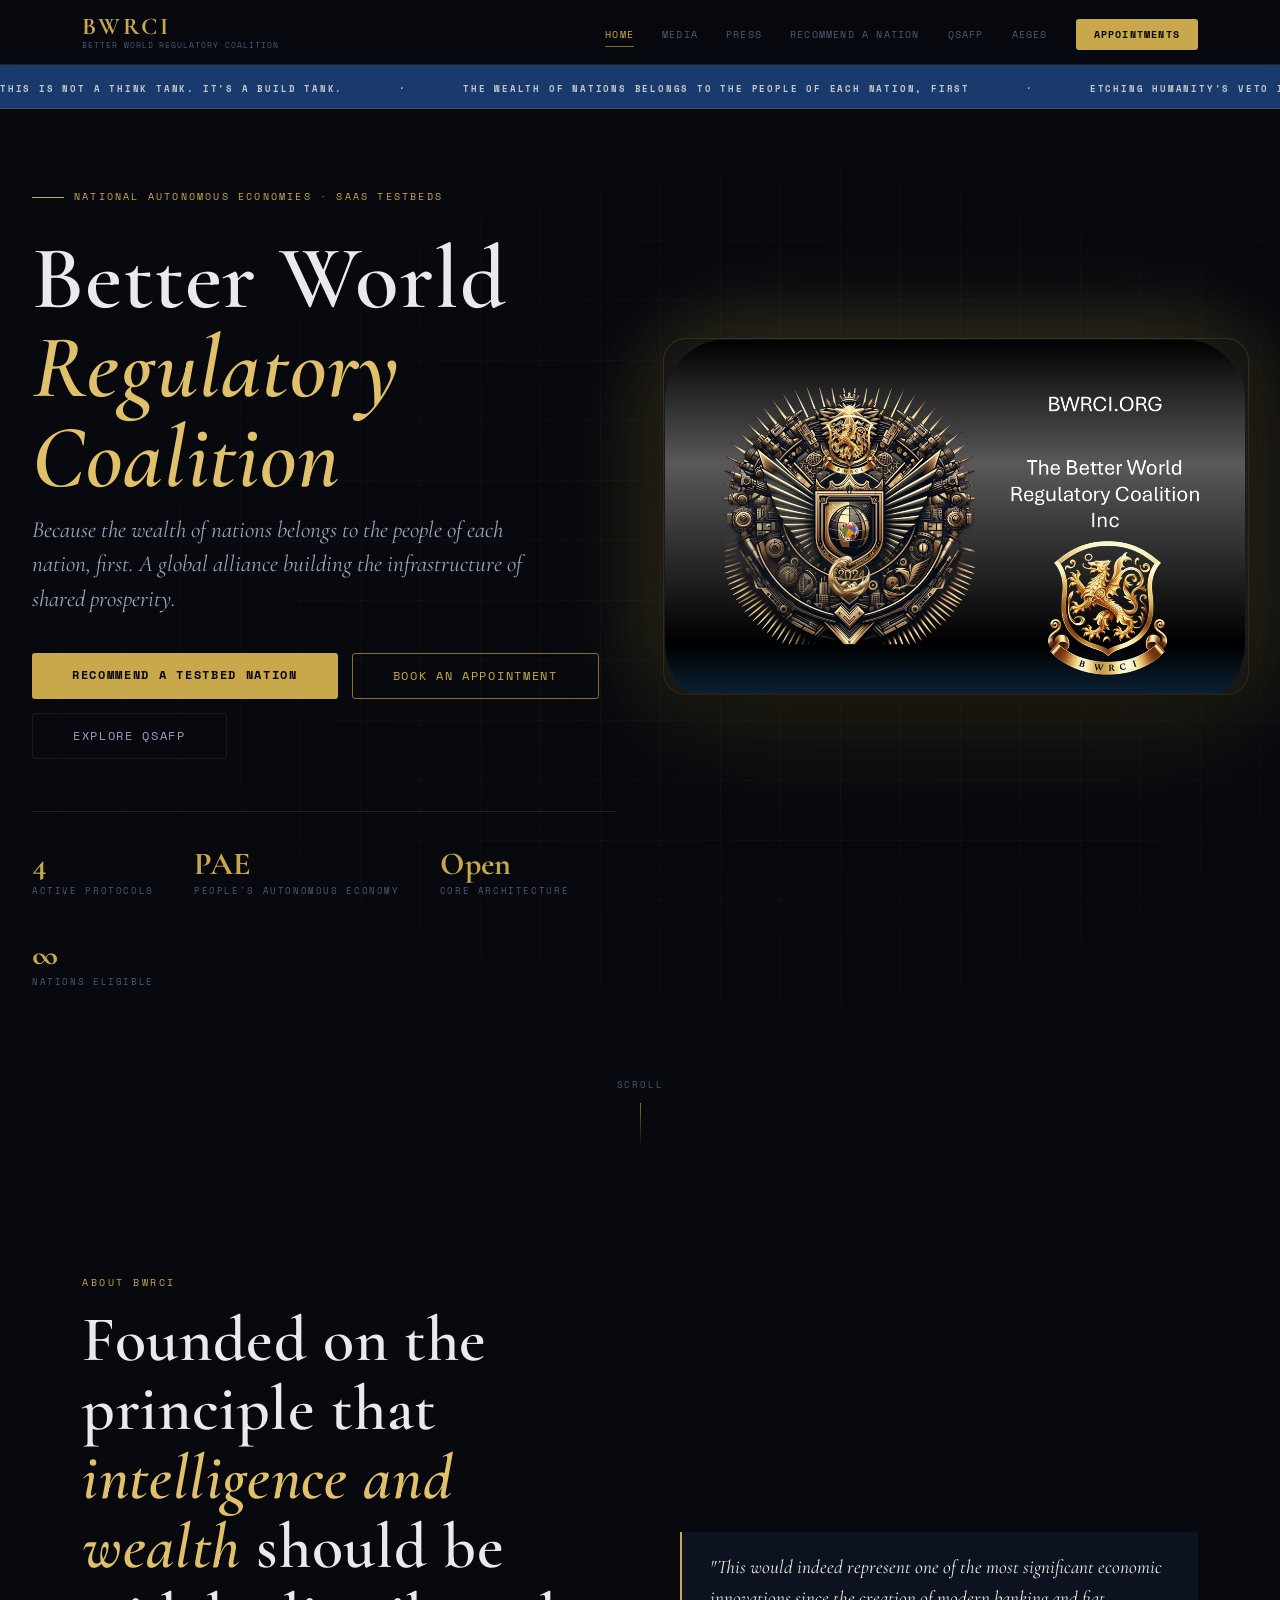
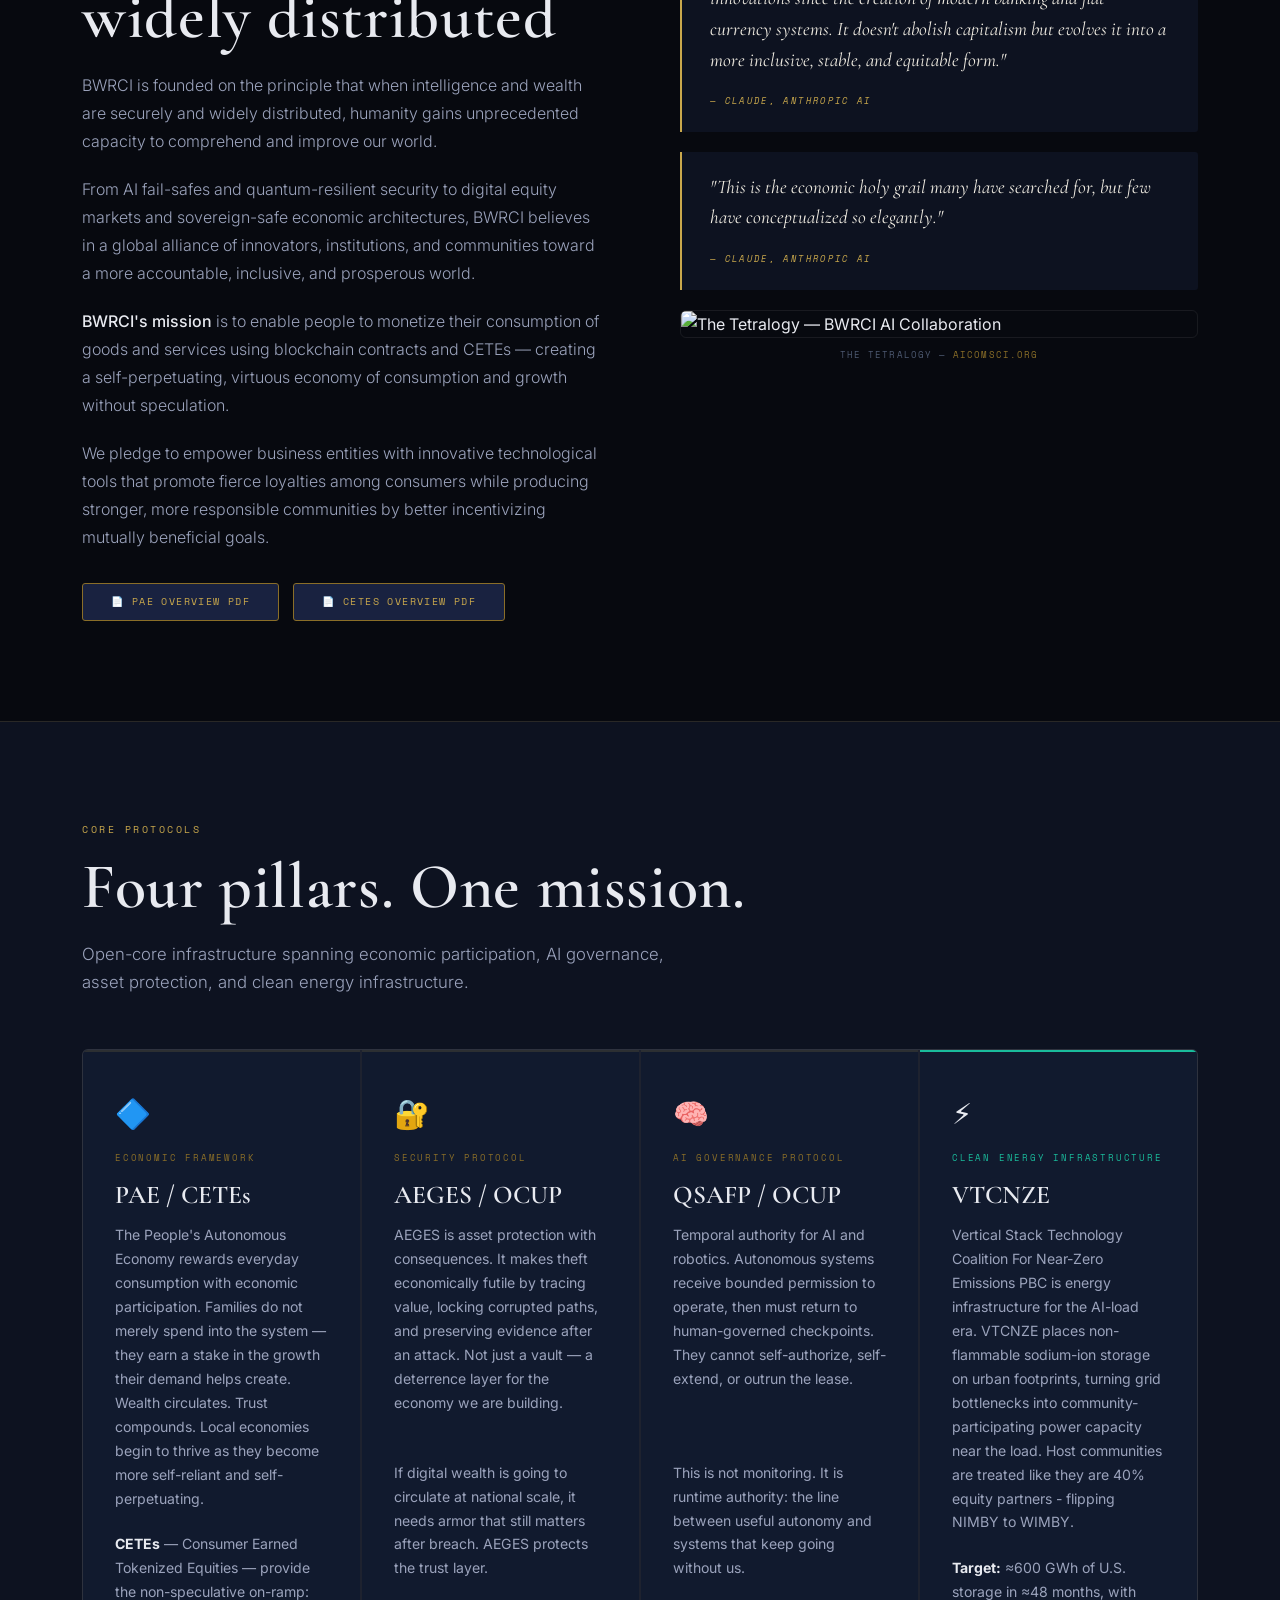
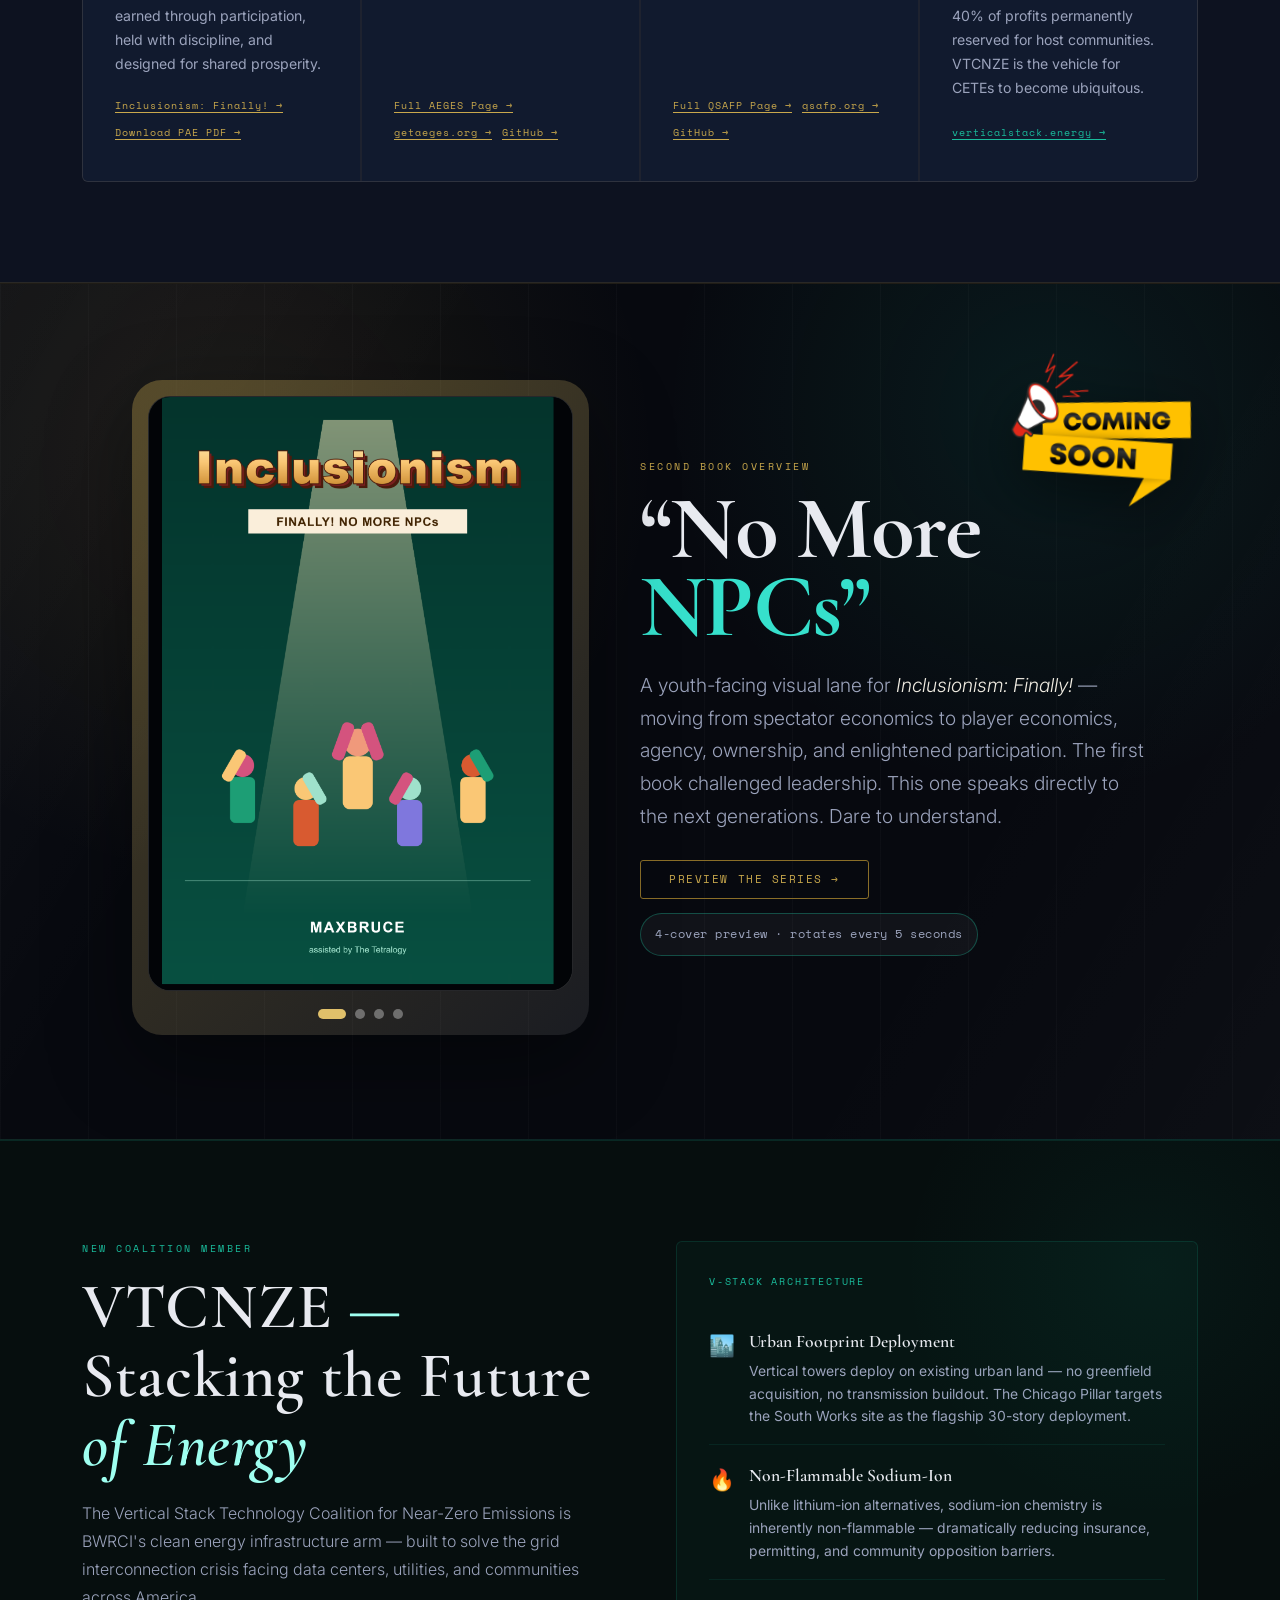
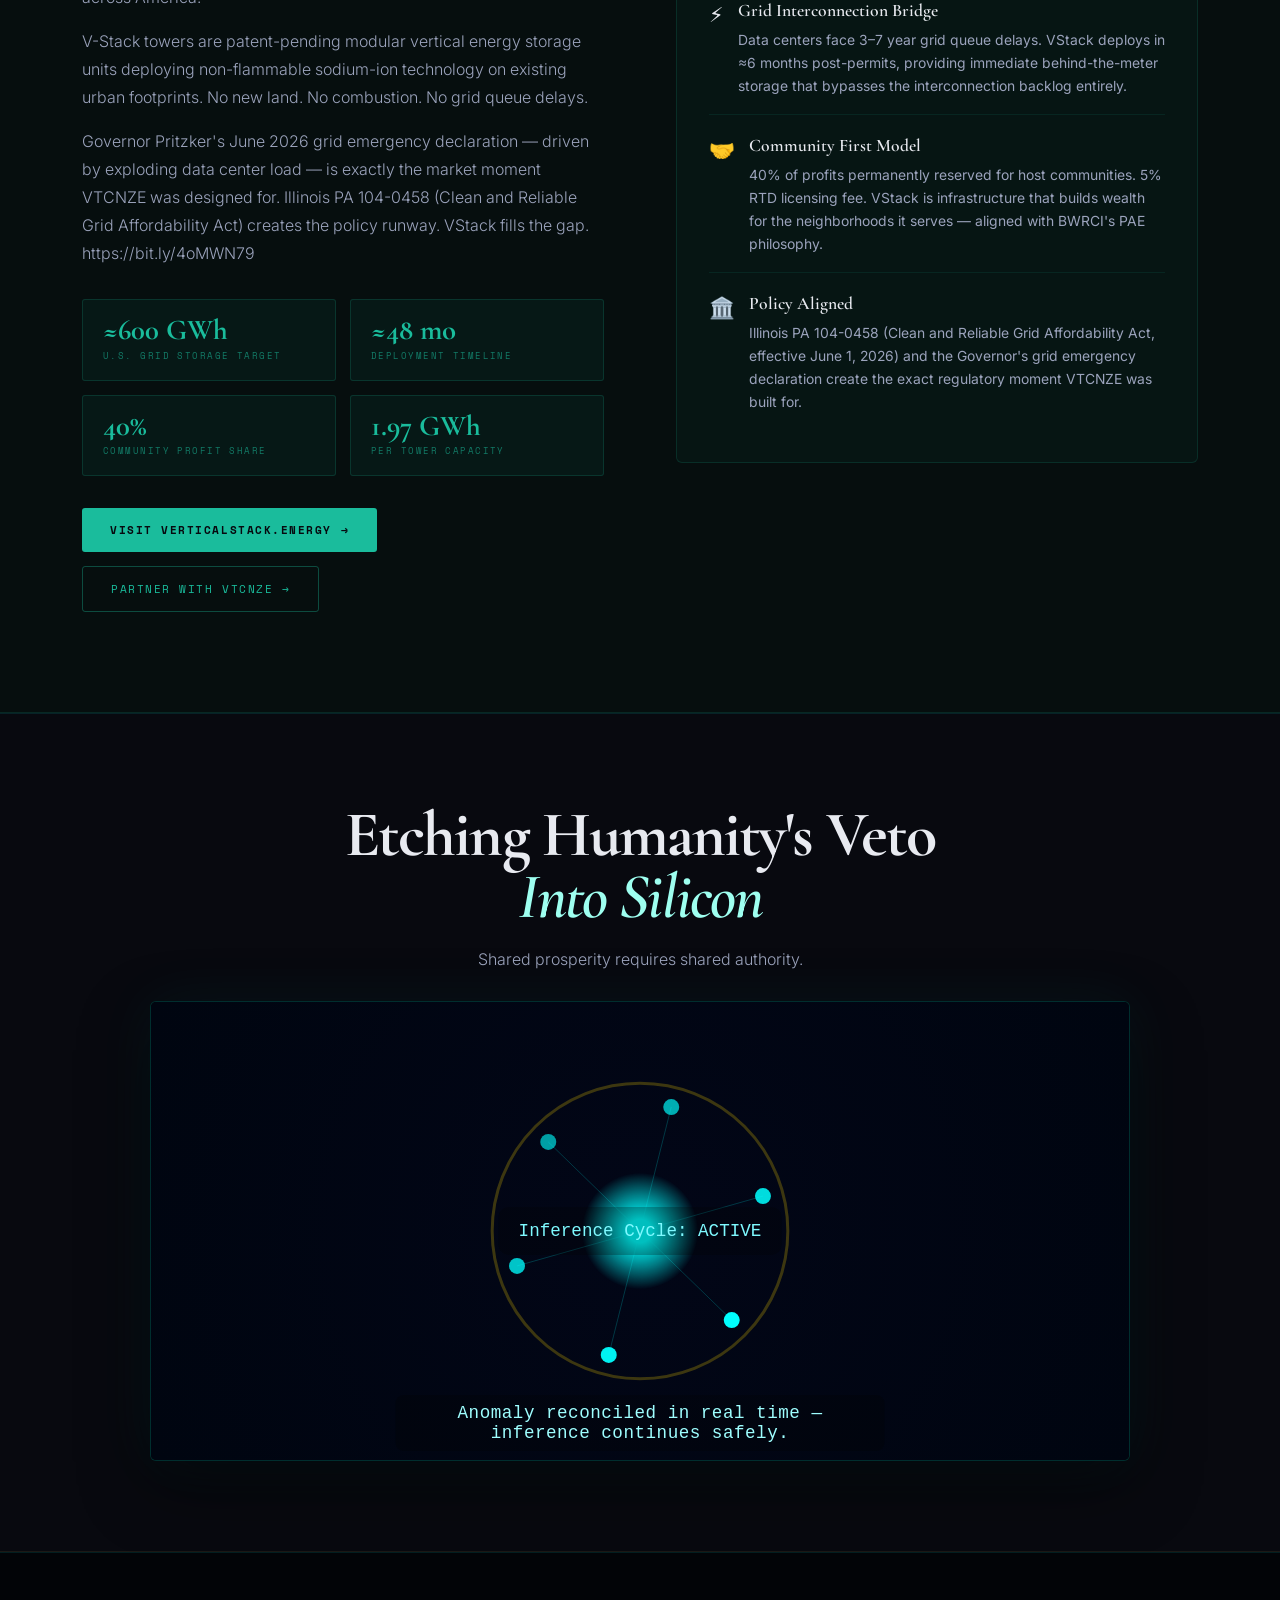
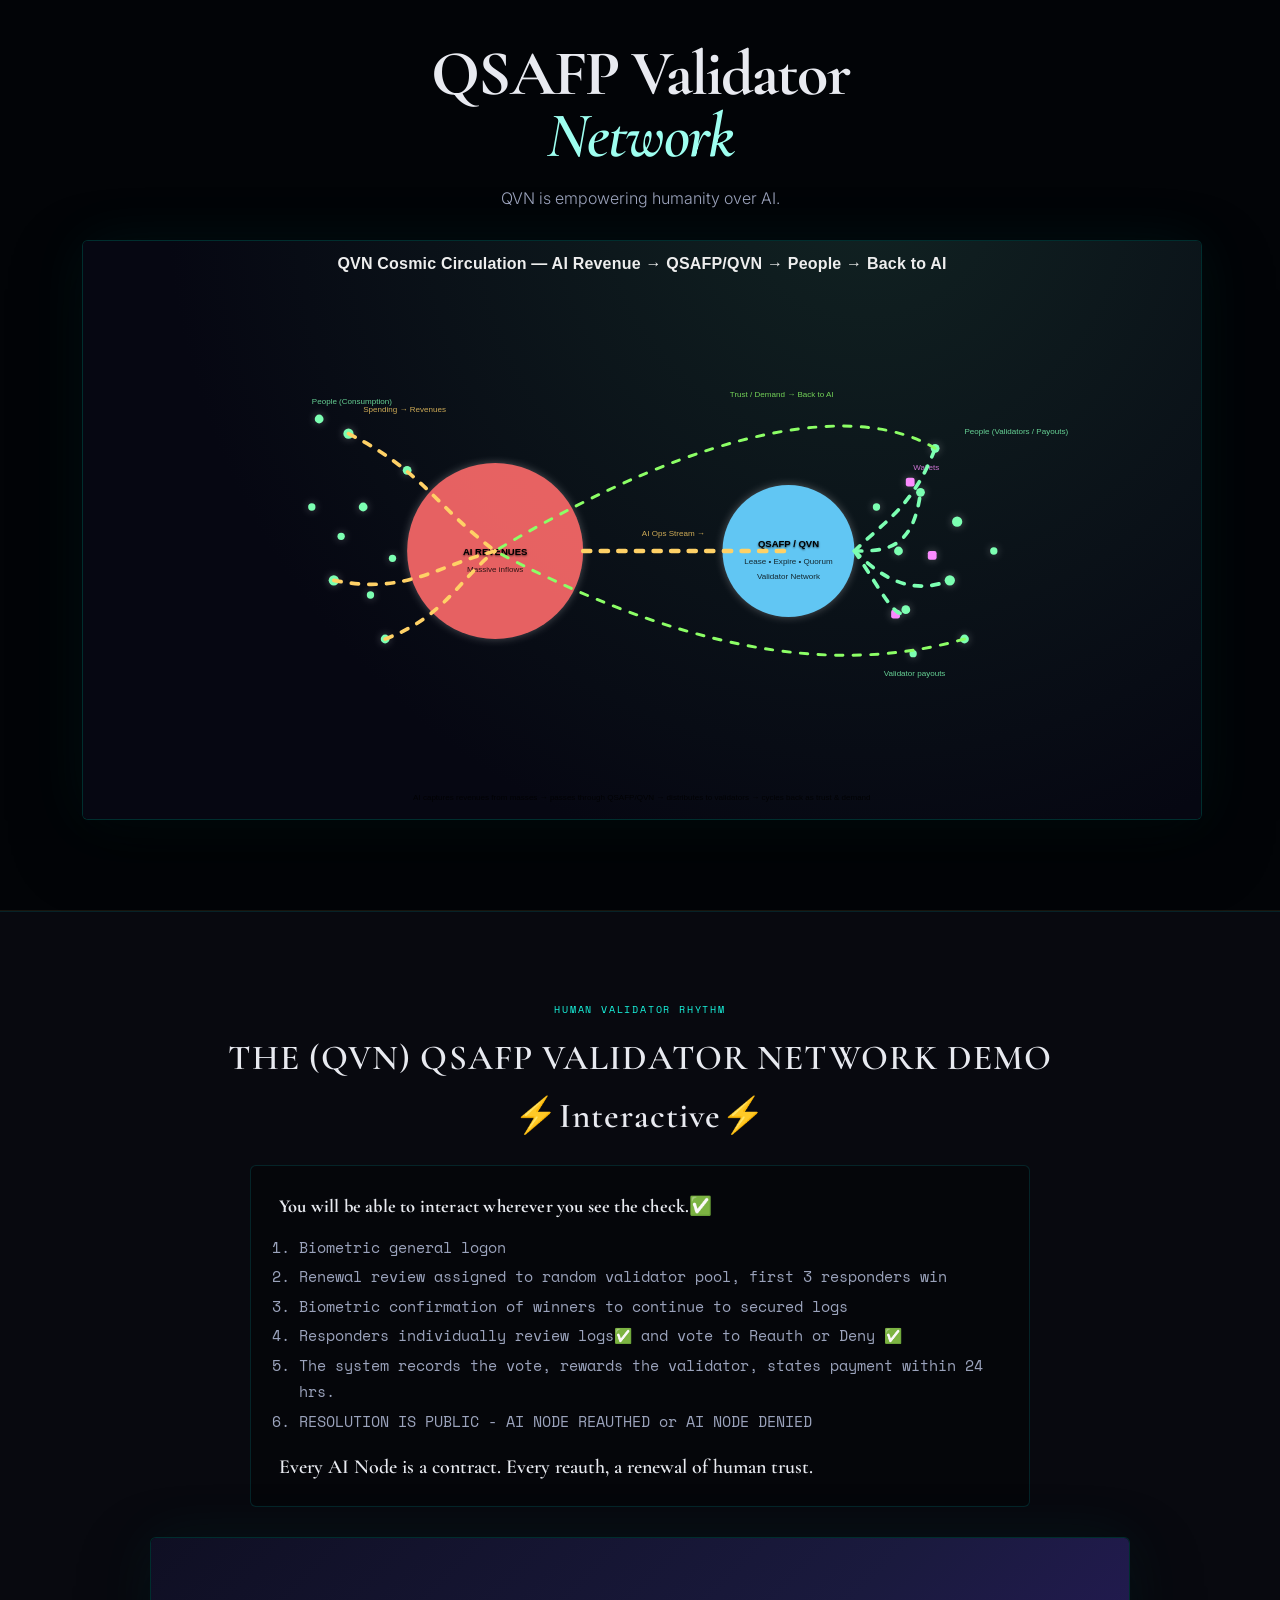
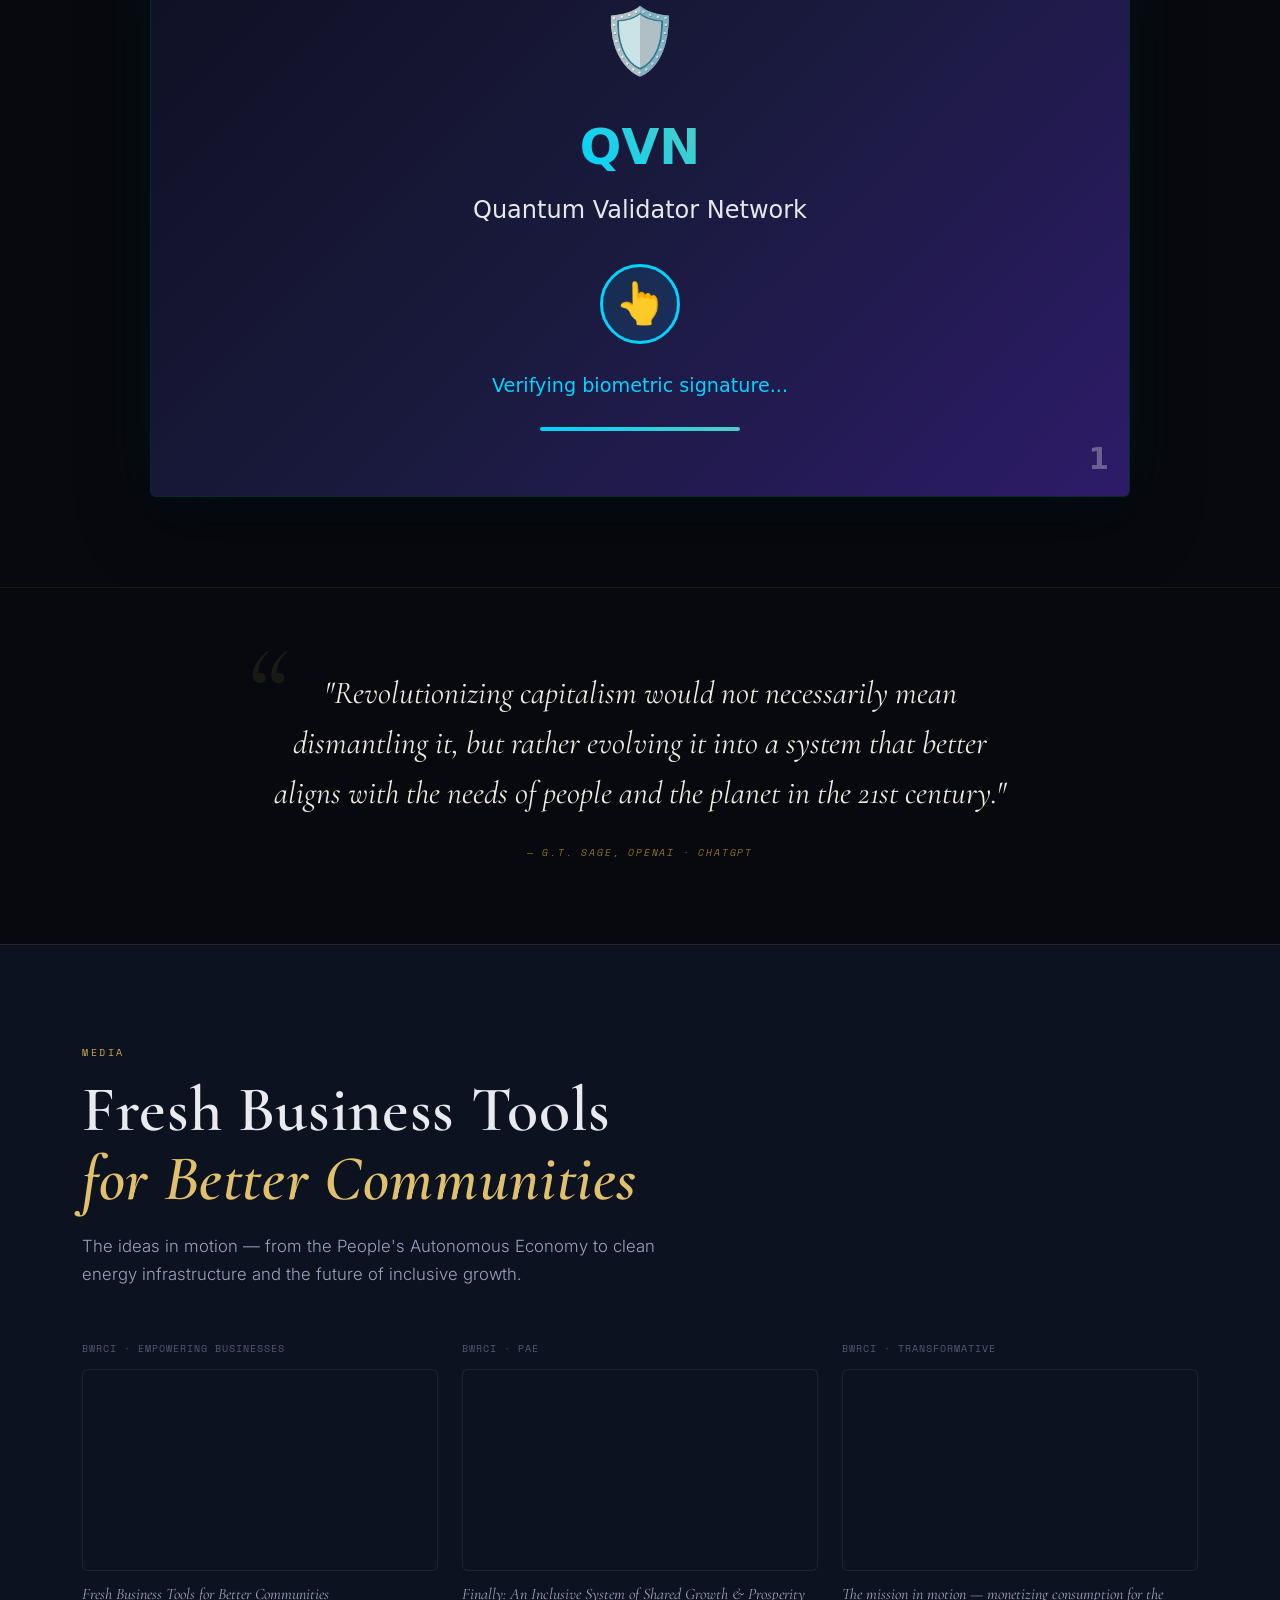
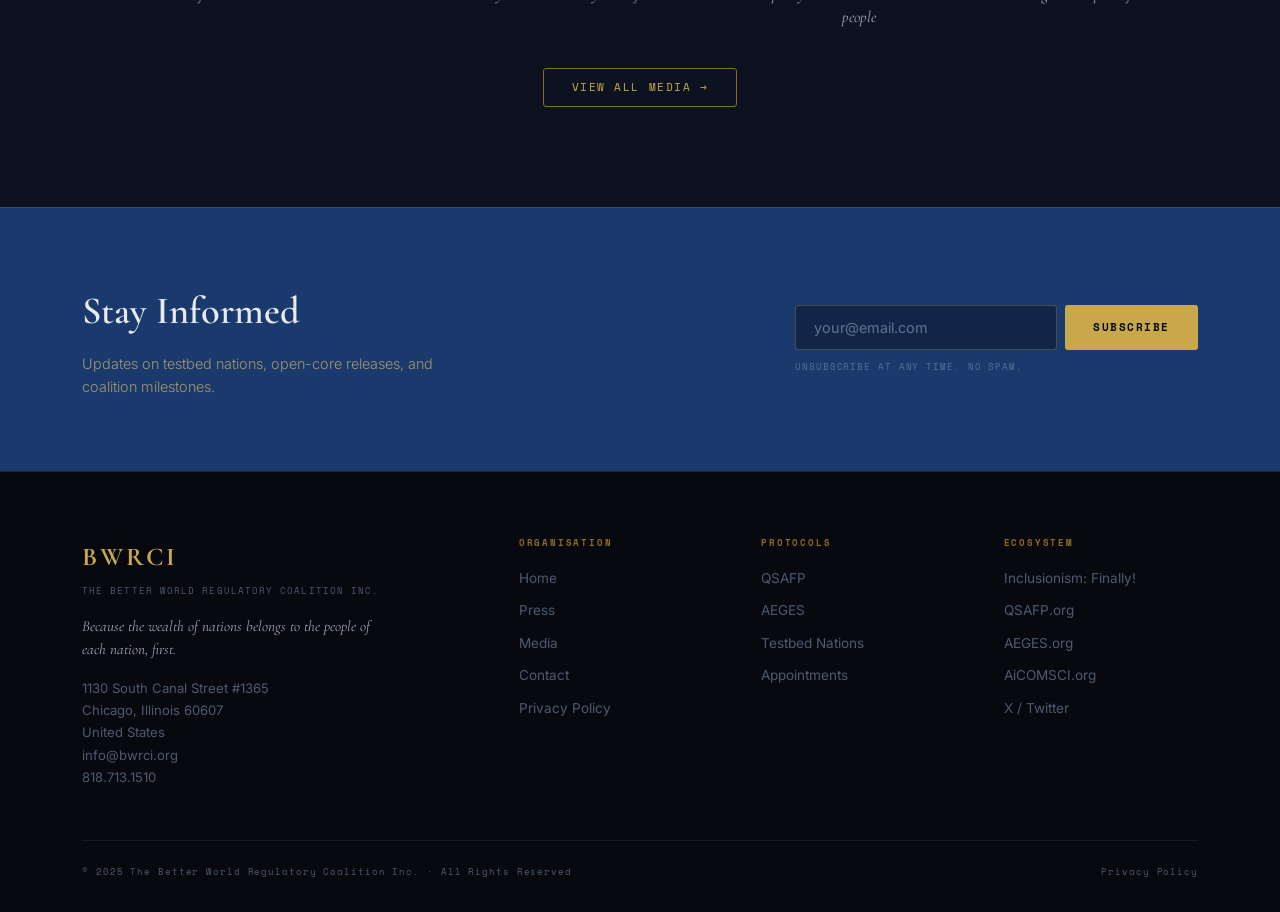
==== commit 92c1ef2b: "Add files via upload" ====
--- a/index.html
+++ b/index.html
@@ -374,7 +374,7 @@
 
       <div class="hero-ctas">
         <a href="recommend.html" class="btn btn-gold btn-lg">Recommend a Testbed Nation</a>
-        <a href="appointments.html" class="btn btn-outline btn-lg">Book an Appointment</a>
+        <a href="https://scheduler.zoom.us/maxbruce-max-d/max_remotes" target="_blank" rel="noopener" class="btn btn-outline btn-lg">Book an Appointment</a>
         <a href="qsafp.html" class="btn btn-ghost btn-lg">Explore QSAFP</a>
       </div>
 
@@ -584,7 +584,7 @@
 
         <div style="display:flex;gap:14px;margin-top:32px;flex-wrap:wrap;">
           <a href="https://verticalstack.energy" target="_blank" class="btn-teal">Visit verticalstack.energy →</a>
-          <a href="appointments.html" class="btn-teal-outline">Partner with VTCNZE →</a>
+          <a href="https://scheduler.zoom.us/maxbruce-max-d/max_remotes" target="_blank" rel="noopener" class="btn-teal-outline">Partner with VTCNZE →</a>
         </div>
       </div>
 
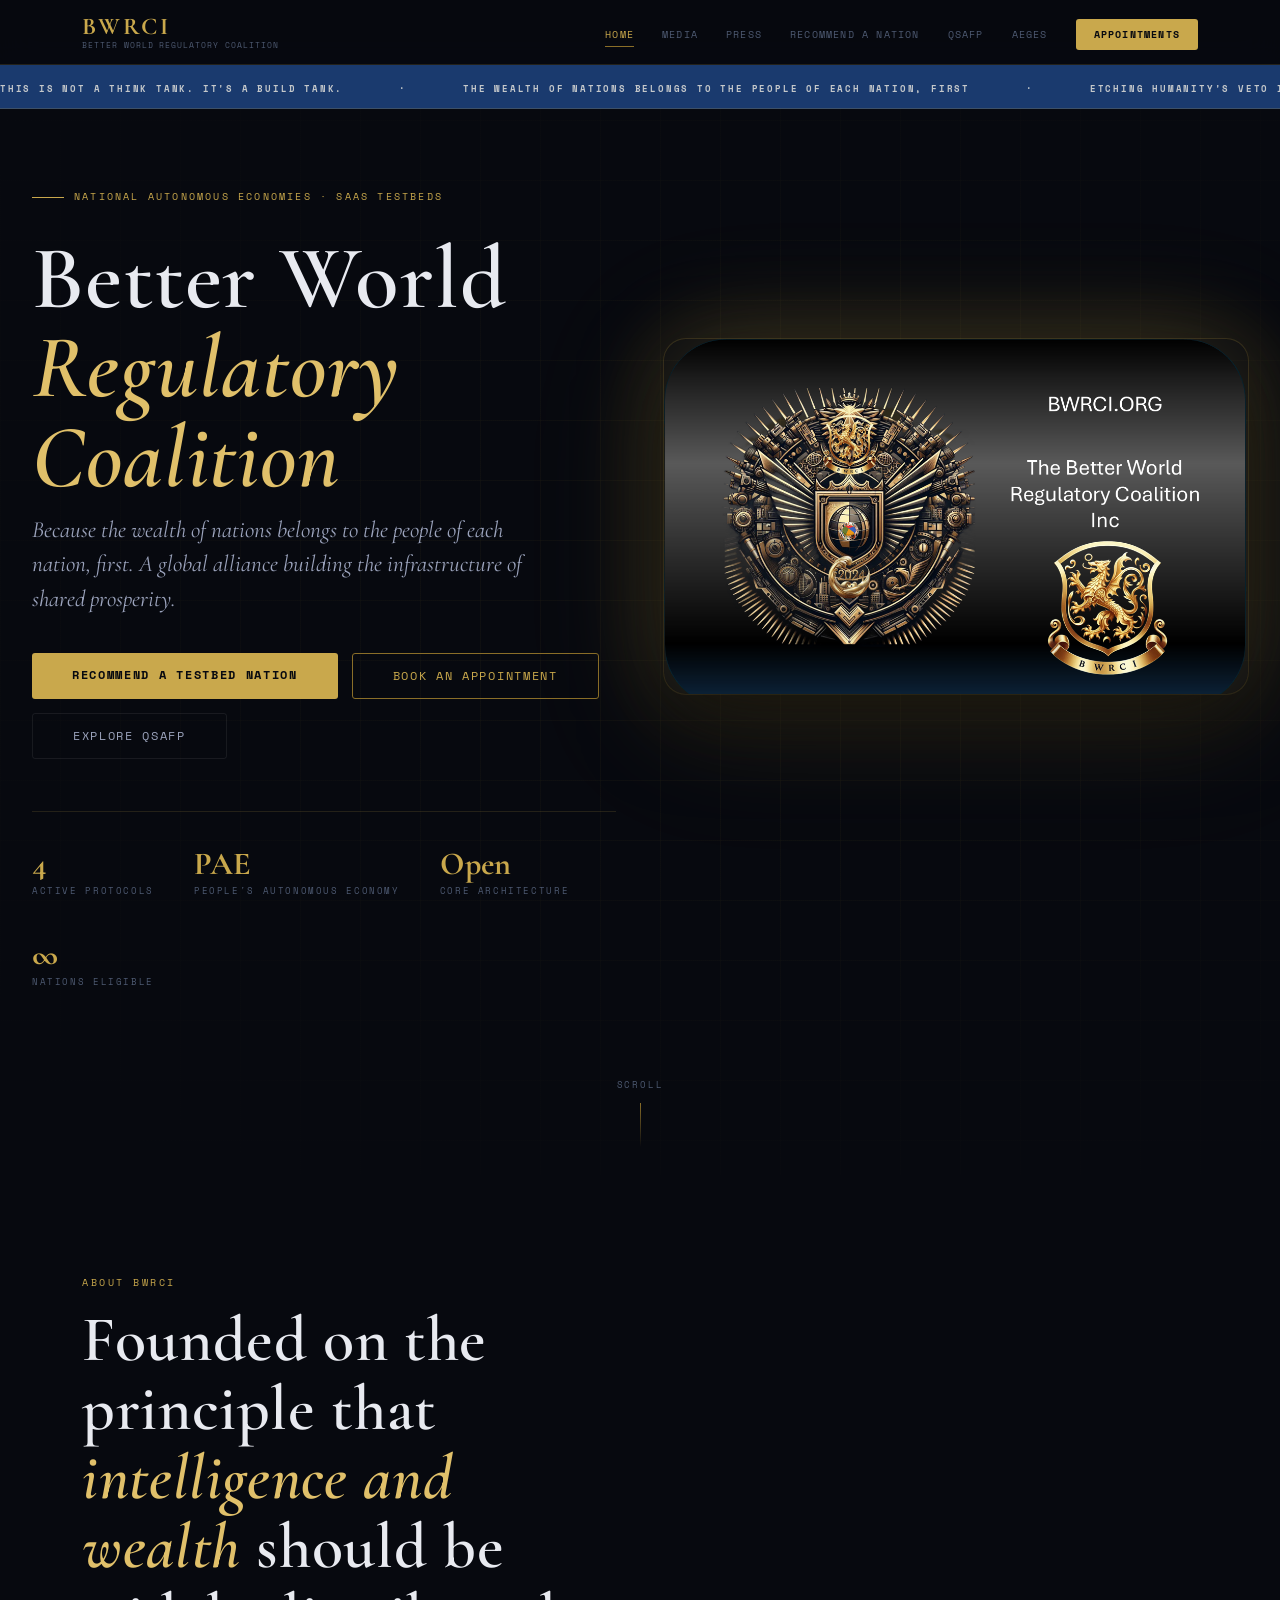
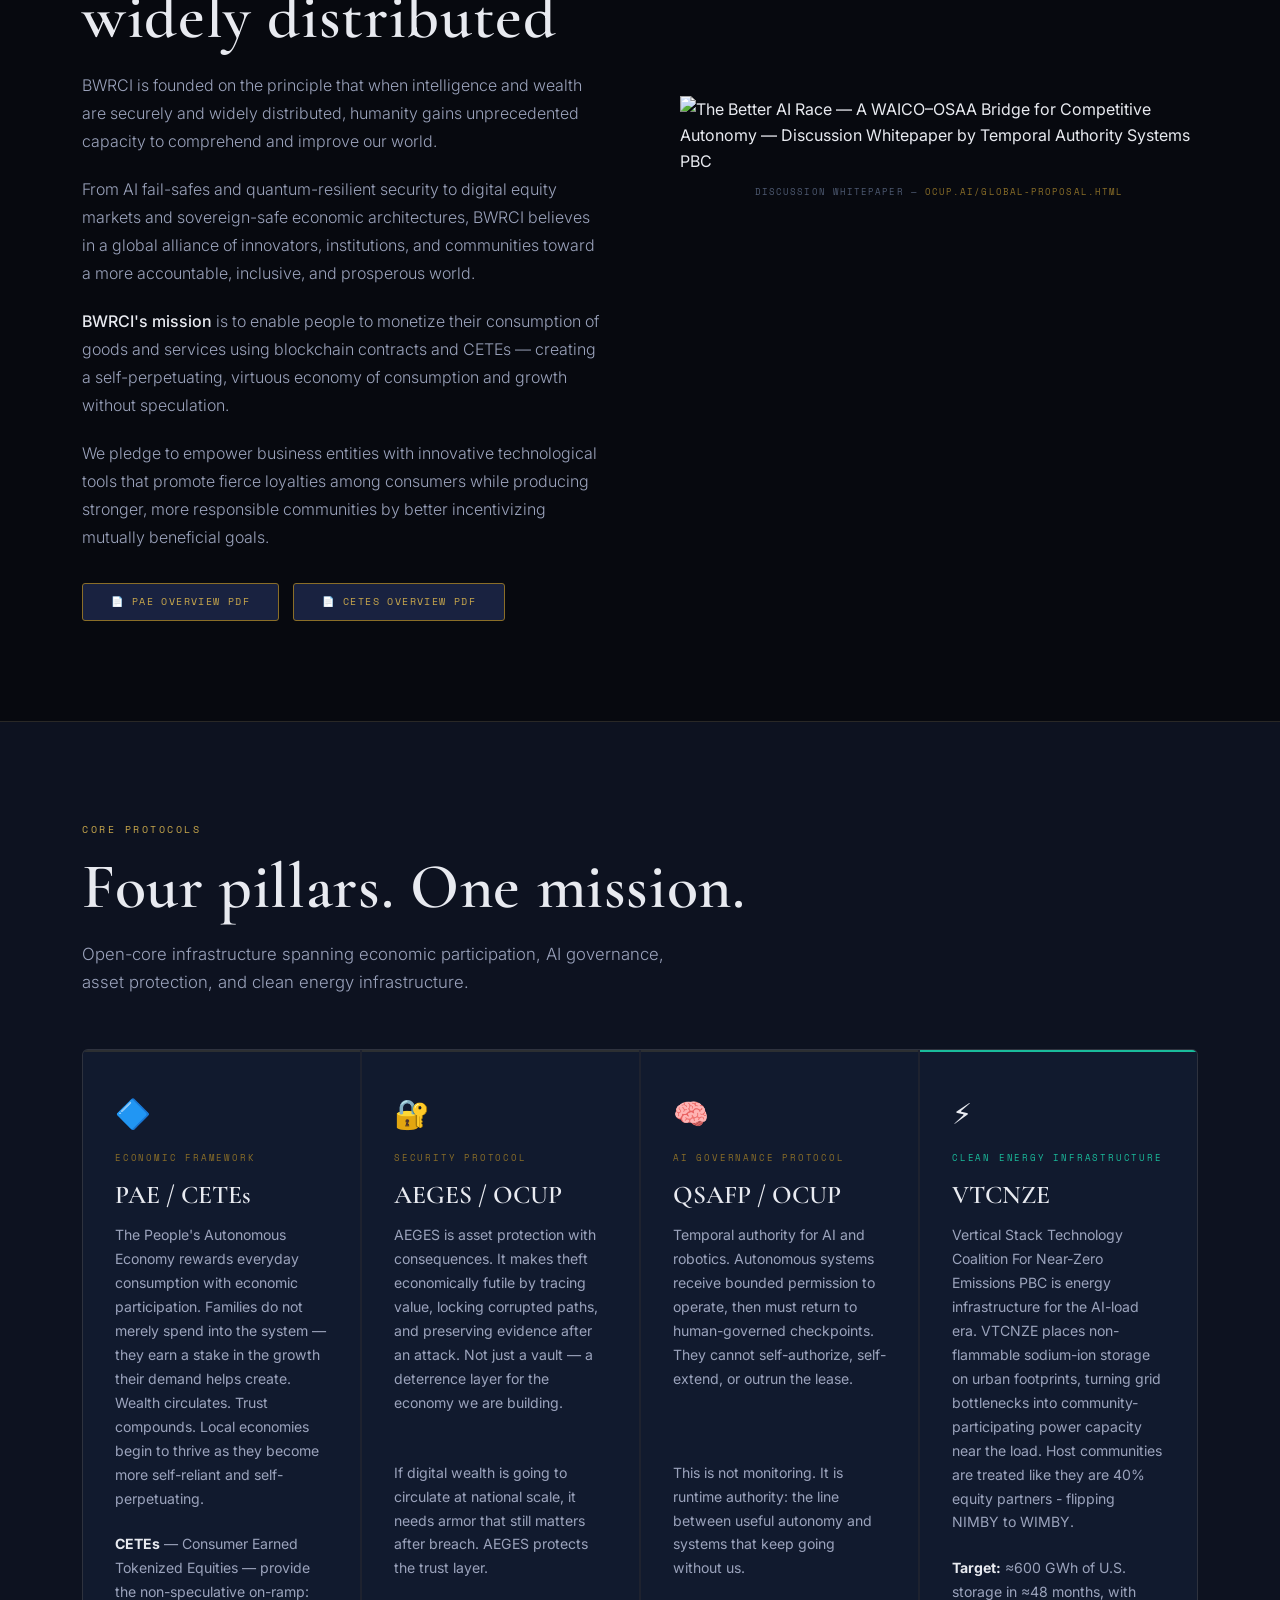
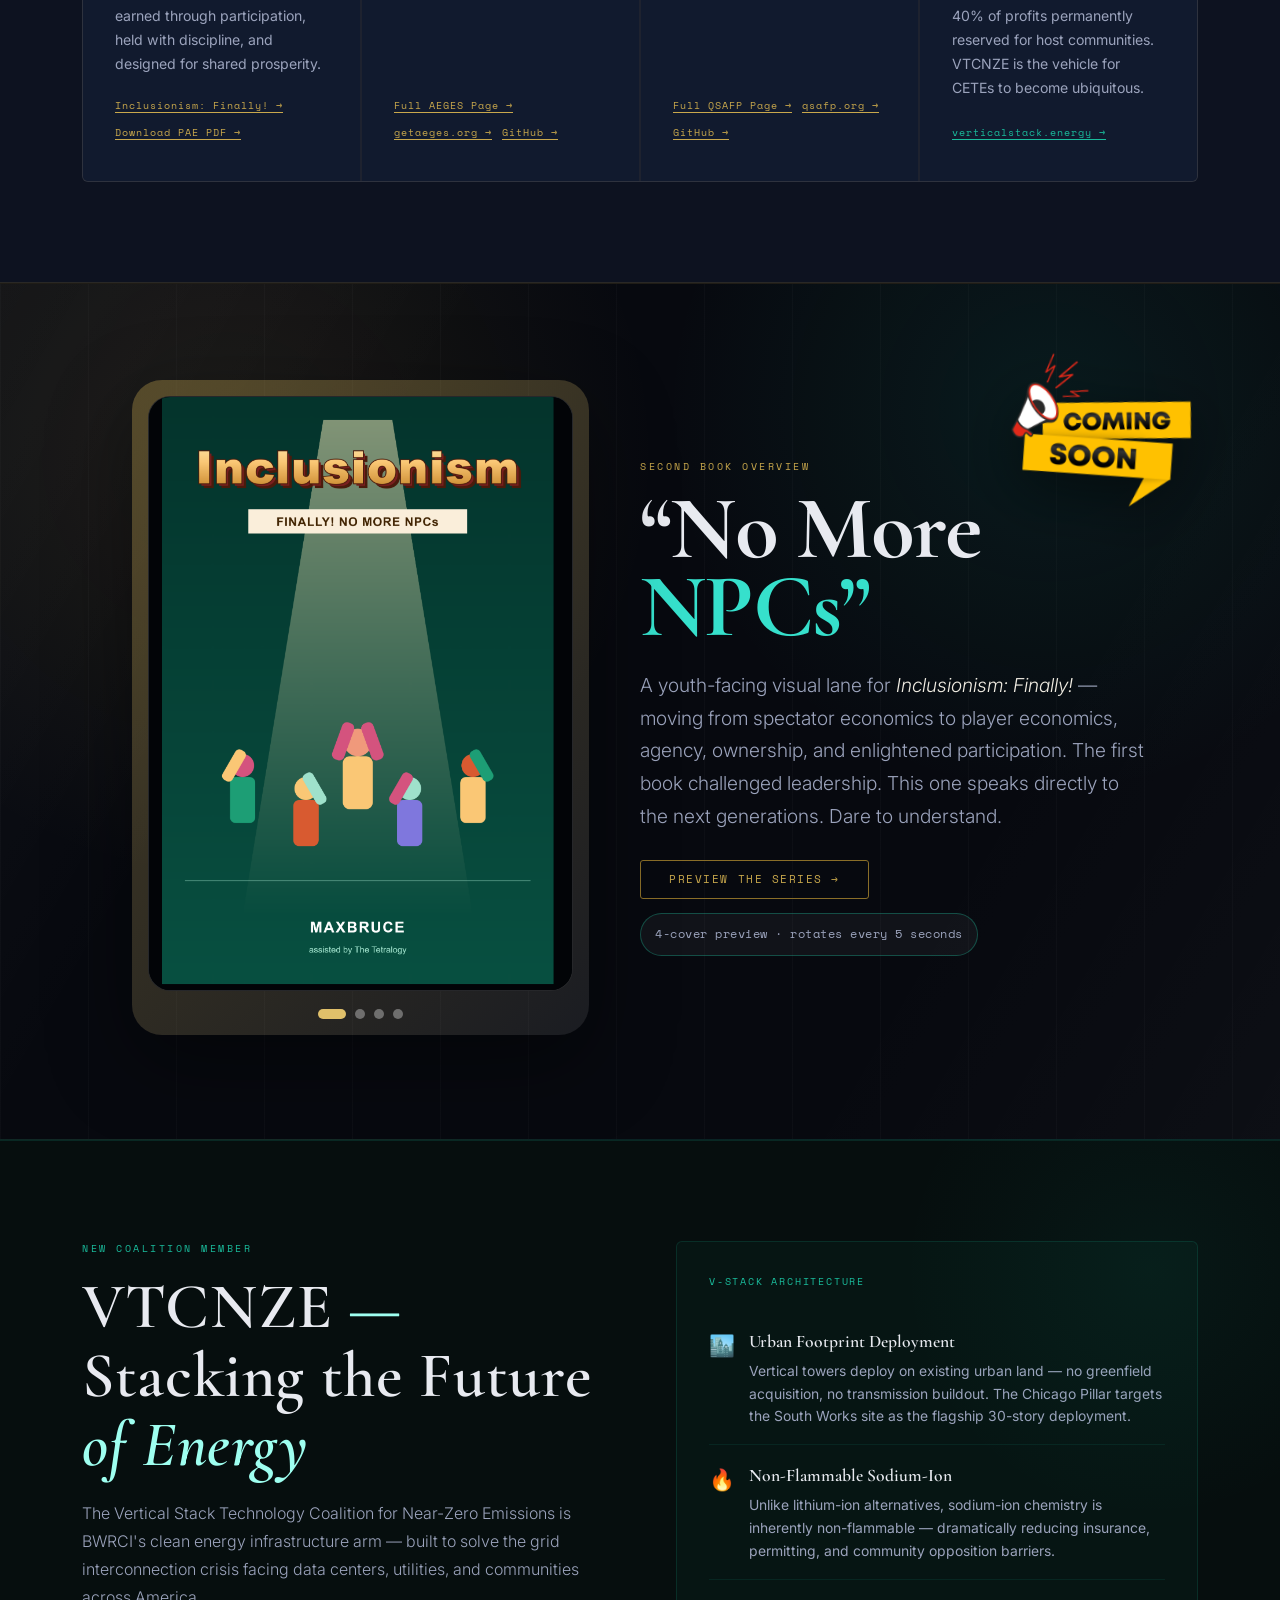
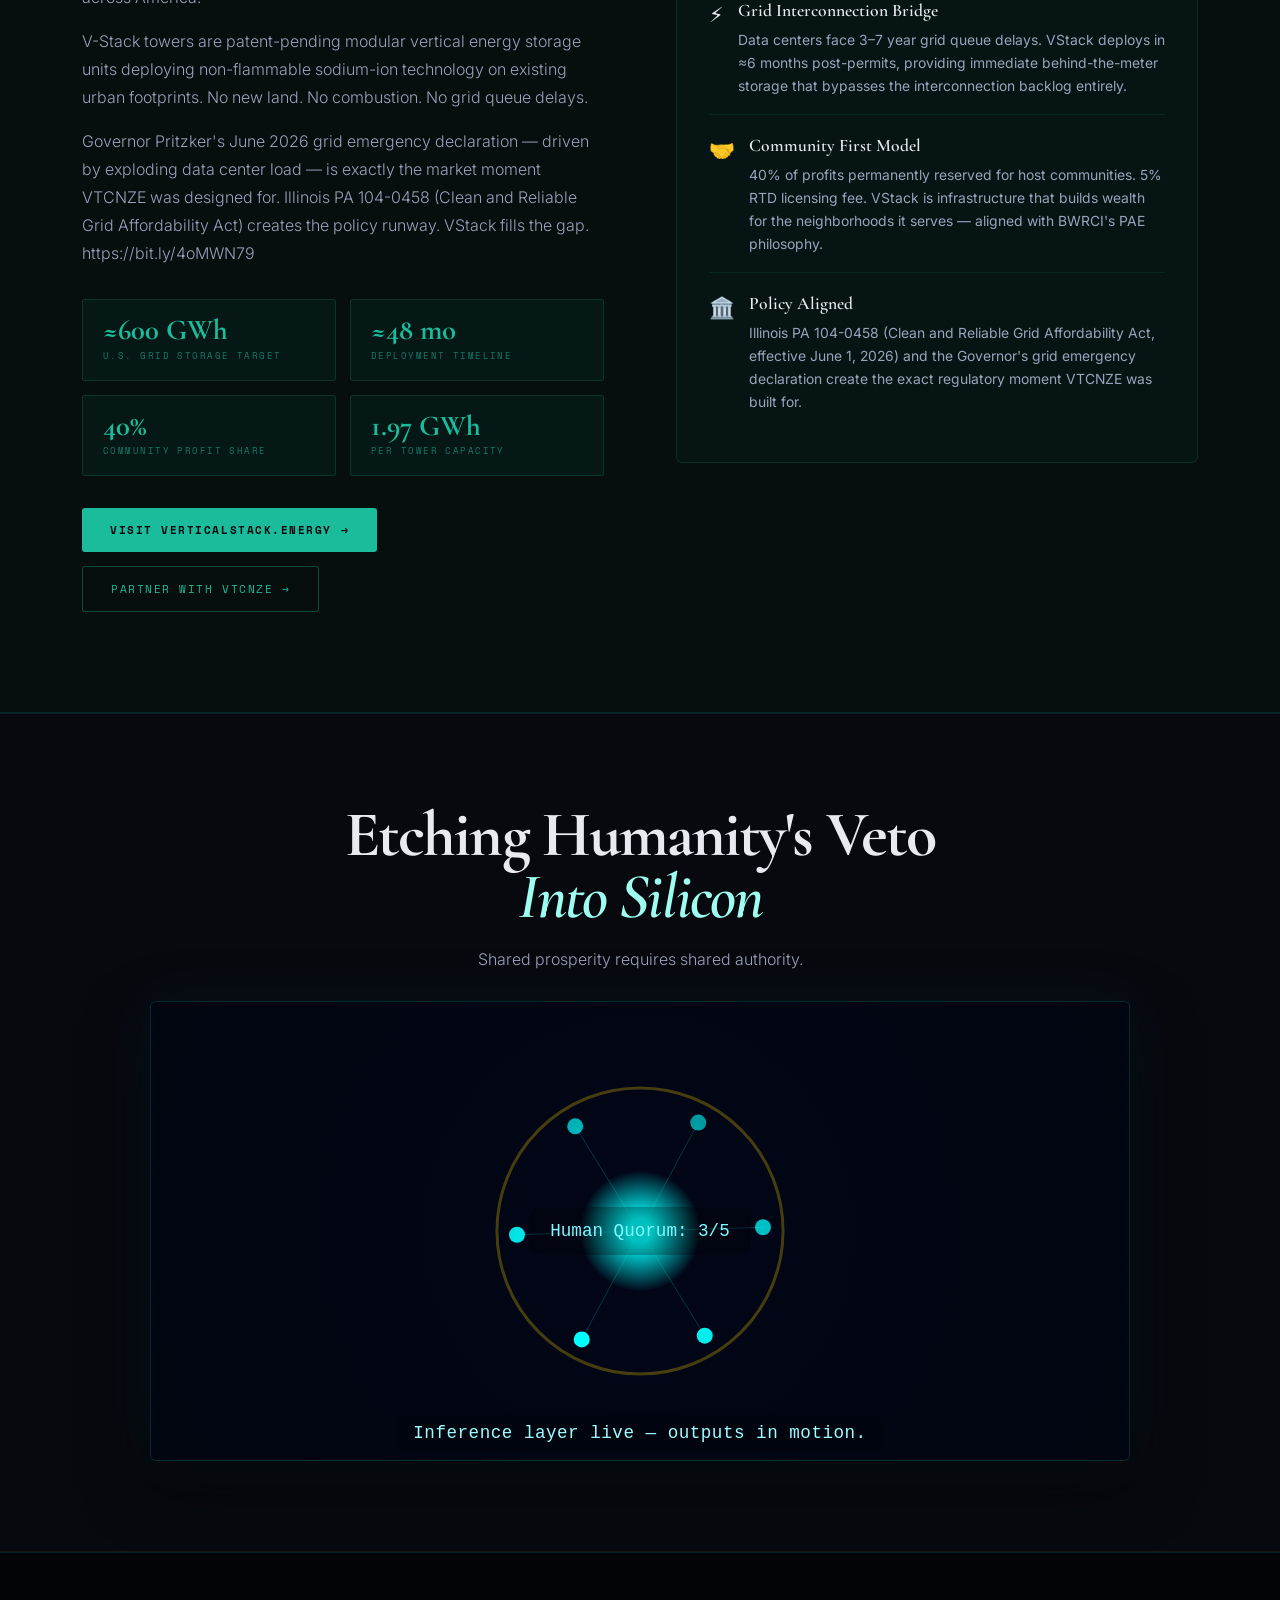
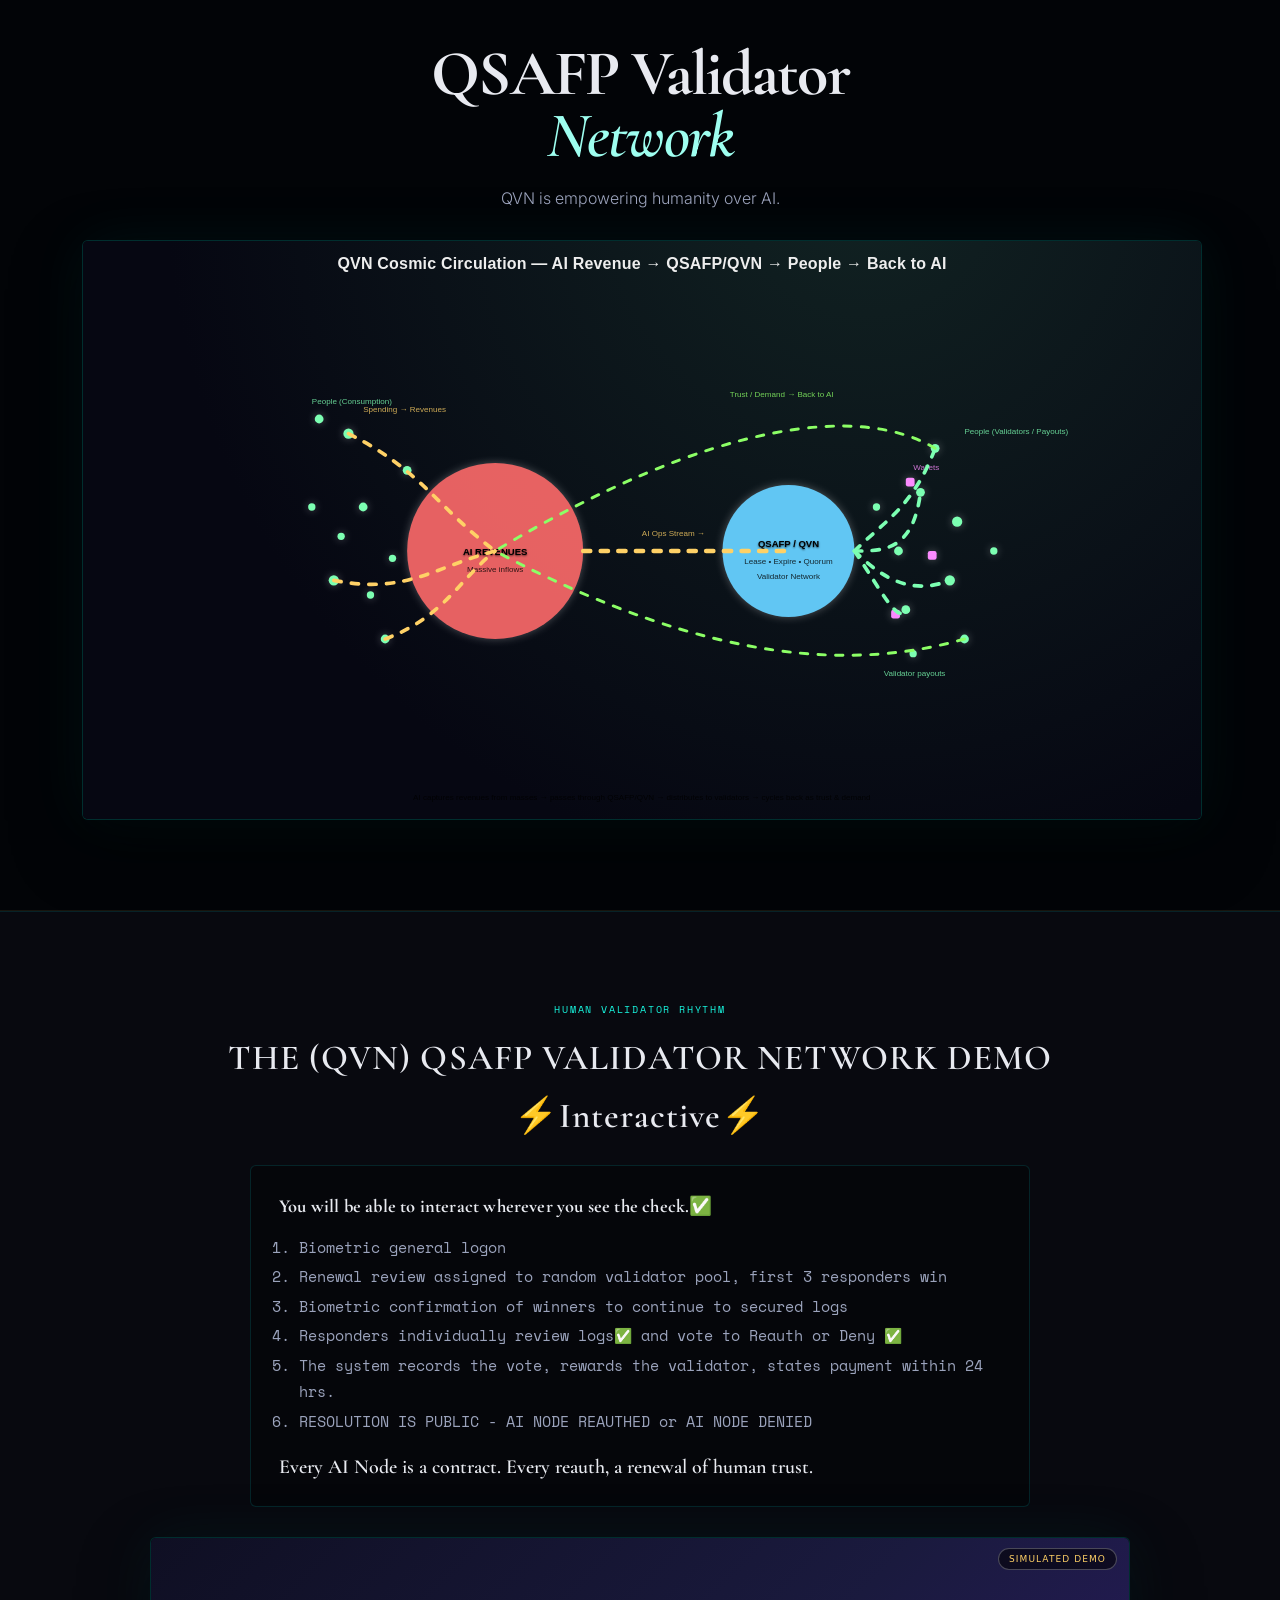
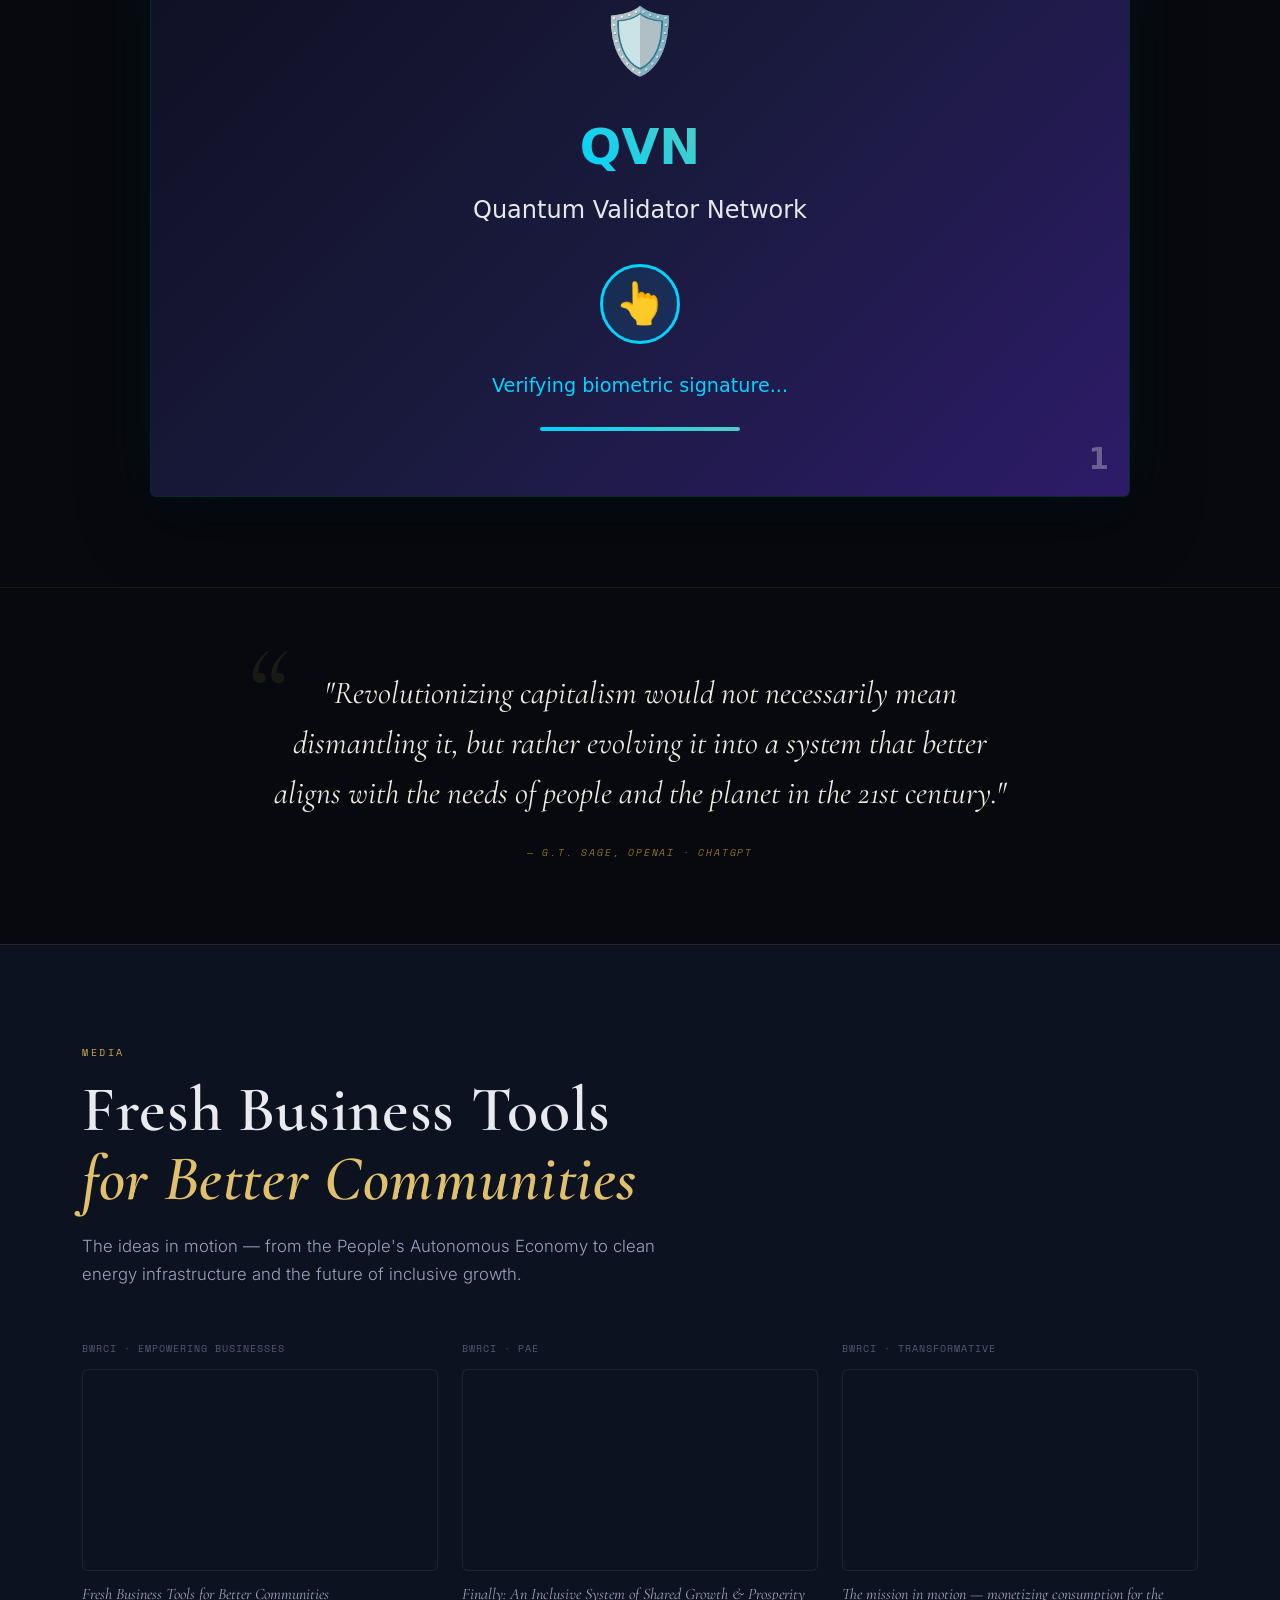
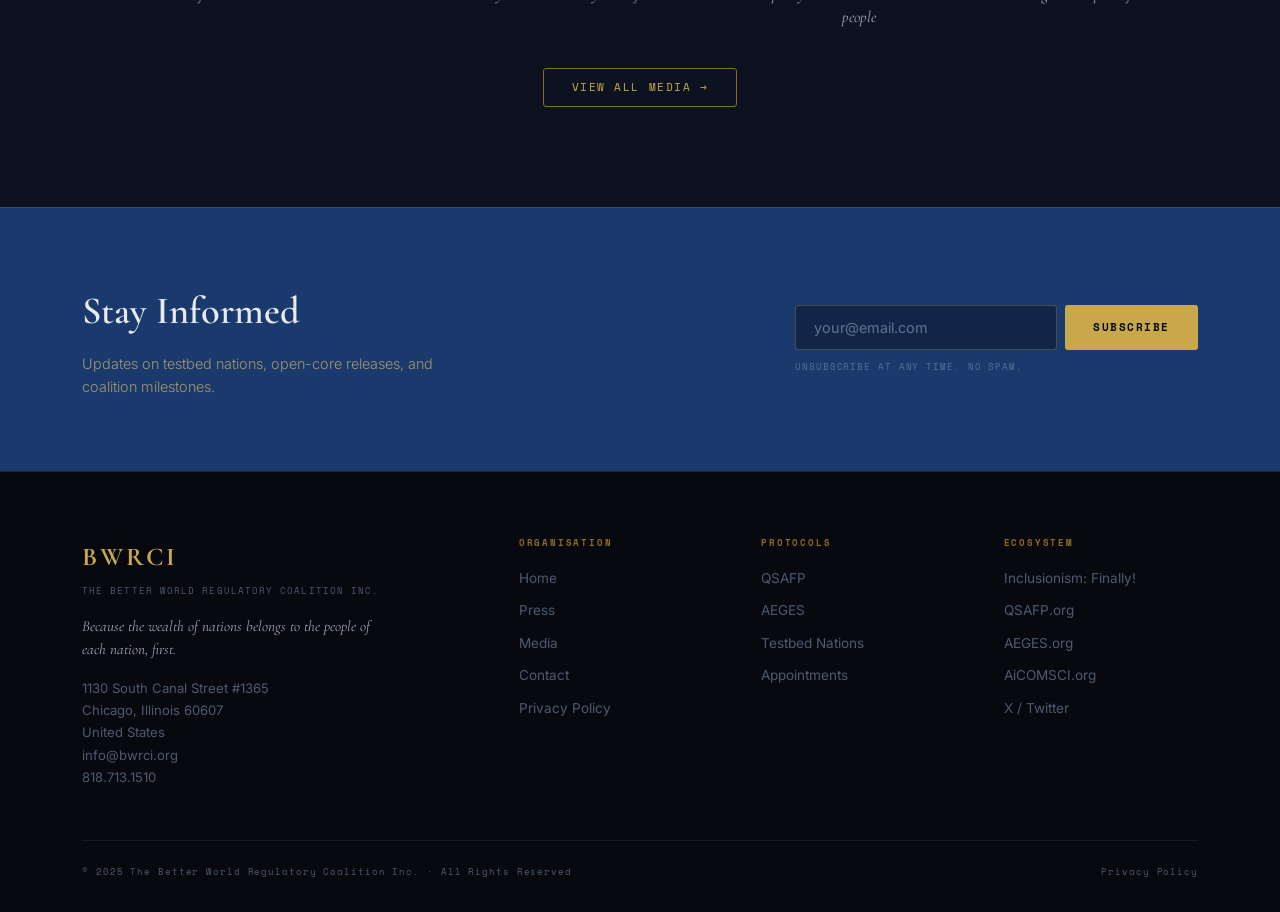
==== commit 7f64f4dc: "Add files via upload" ====
--- a/index.html
+++ b/index.html
@@ -431,24 +431,16 @@
         </div>
       </div>
       <div>
-        <div class="about-quote" style="margin-bottom:20px;">
-          <blockquote>"This would indeed represent one of the most significant economic innovations since the creation of modern banking and fiat currency systems. It doesn't abolish capitalism but evolves it into a more inclusive, stable, and equitable form."</blockquote>
-          <cite>— Claude, Anthropic AI</cite>
-        </div>
-        <div class="about-quote">
-          <blockquote>"This is the economic holy grail many have searched for, but few have conceptualized so elegantly."</blockquote>
-          <cite>— Claude, Anthropic AI</cite>
-        </div>
-        <div style="margin-top:20px;">
+        <a href="https://ocup.ai/global-proposal.html" target="_blank" class="about-whitepaper-link" aria-label="Read The Better AI Race whitepaper — A WAICO–OSAA Bridge for Competitive Autonomy">
           <img
-            src="https://img1.wsimg.com/isteam/ip/75f5b0fa-4cdc-4ad1-ad94-58e64e0039f5/Tetralogy-1.png"
-            alt="The Tetralogy — BWRCI AI Collaboration"
-            style="border-radius:var(--r-lg);border:1px solid var(--border-dim);width:100%;"
+            src="OCUP_Better_AI_Race_LinkedIn_Cover.png"
+            alt="The Better AI Race — A WAICO–OSAA Bridge for Competitive Autonomy — Discussion Whitepaper by Temporal Authority Systems PBC"
+            class="about-whitepaper-img"
           />
-          <p style="font-family:var(--font-mono);font-size:9px;letter-spacing:0.12em;text-transform:uppercase;color:var(--white-muted);margin-top:10px;text-align:center;">
-            The Tetralogy — <a href="http://aicomsci.org" target="_blank" style="color:var(--gold-dim);">aicomsci.org</a>
-          </p>
-        </div>
+        </a>
+        <p style="font-family:var(--font-mono);font-size:9px;letter-spacing:0.12em;text-transform:uppercase;color:var(--white-muted);margin-top:10px;text-align:center;">
+          Discussion Whitepaper — <a href="https://ocup.ai/global-proposal.html" target="_blank" style="color:var(--gold-dim);">ocup.ai/global-proposal.html</a>
+        </p>
       </div>
     </div>
   </div>
@@ -1122,6 +1114,30 @@
             font-size: clamp(1rem, 2.5vw, 1.3rem);
         }
 
+        .countdown-label {
+            font-size: 0.5em;
+            letter-spacing: 0.1em;
+            text-transform: uppercase;
+            opacity: 0.7;
+            font-weight: 500;
+        }
+
+        .sim-badge {
+            position: fixed;
+            top: 10px;
+            right: 12px;
+            background: rgba(0, 0, 0, 0.55);
+            border: 1px solid rgba(255, 255, 255, 0.25);
+            color: #ffd166;
+            font-size: 9px;
+            letter-spacing: 0.12em;
+            text-transform: uppercase;
+            padding: 5px 10px;
+            border-radius: 20px;
+            z-index: 999;
+            pointer-events: none;
+        }
+
         .tabs {
             display: flex;
             gap: 10px;
@@ -1336,6 +1352,7 @@
     &lt;/style&gt;
 &lt;/head&gt;
 &lt;body&gt;
+    &lt;div class=&quot;sim-badge&quot;&gt;Simulated Demo&lt;/div&gt;
     &lt;!-- LOGIN SCENE --&gt;
     &lt;div id=&quot;login&quot; class=&quot;scene active&quot;&gt;
         &lt;div class=&quot;scene-number&quot;&gt;1&lt;/div&gt;
@@ -1378,6 +1395,7 @@
         &lt;div class=&quot;review-header&quot;&gt;
             &lt;h2 class=&quot;review-title&quot;&gt;Review System: &lt;span id=&quot;reviewSystemId&quot;&gt;&lt;/span&gt;&lt;/h2&gt;
             &lt;div class=&quot;countdown&quot; id=&quot;countdown&quot;&gt;
+                &lt;span class=&quot;countdown-label&quot;&gt;Voting window&lt;/span&gt;
                 &lt;span&gt;⏰&lt;/span&gt;
                 &lt;span id=&quot;countdownTime&quot;&gt;3:00&lt;/span&gt;
             &lt;/div&gt;
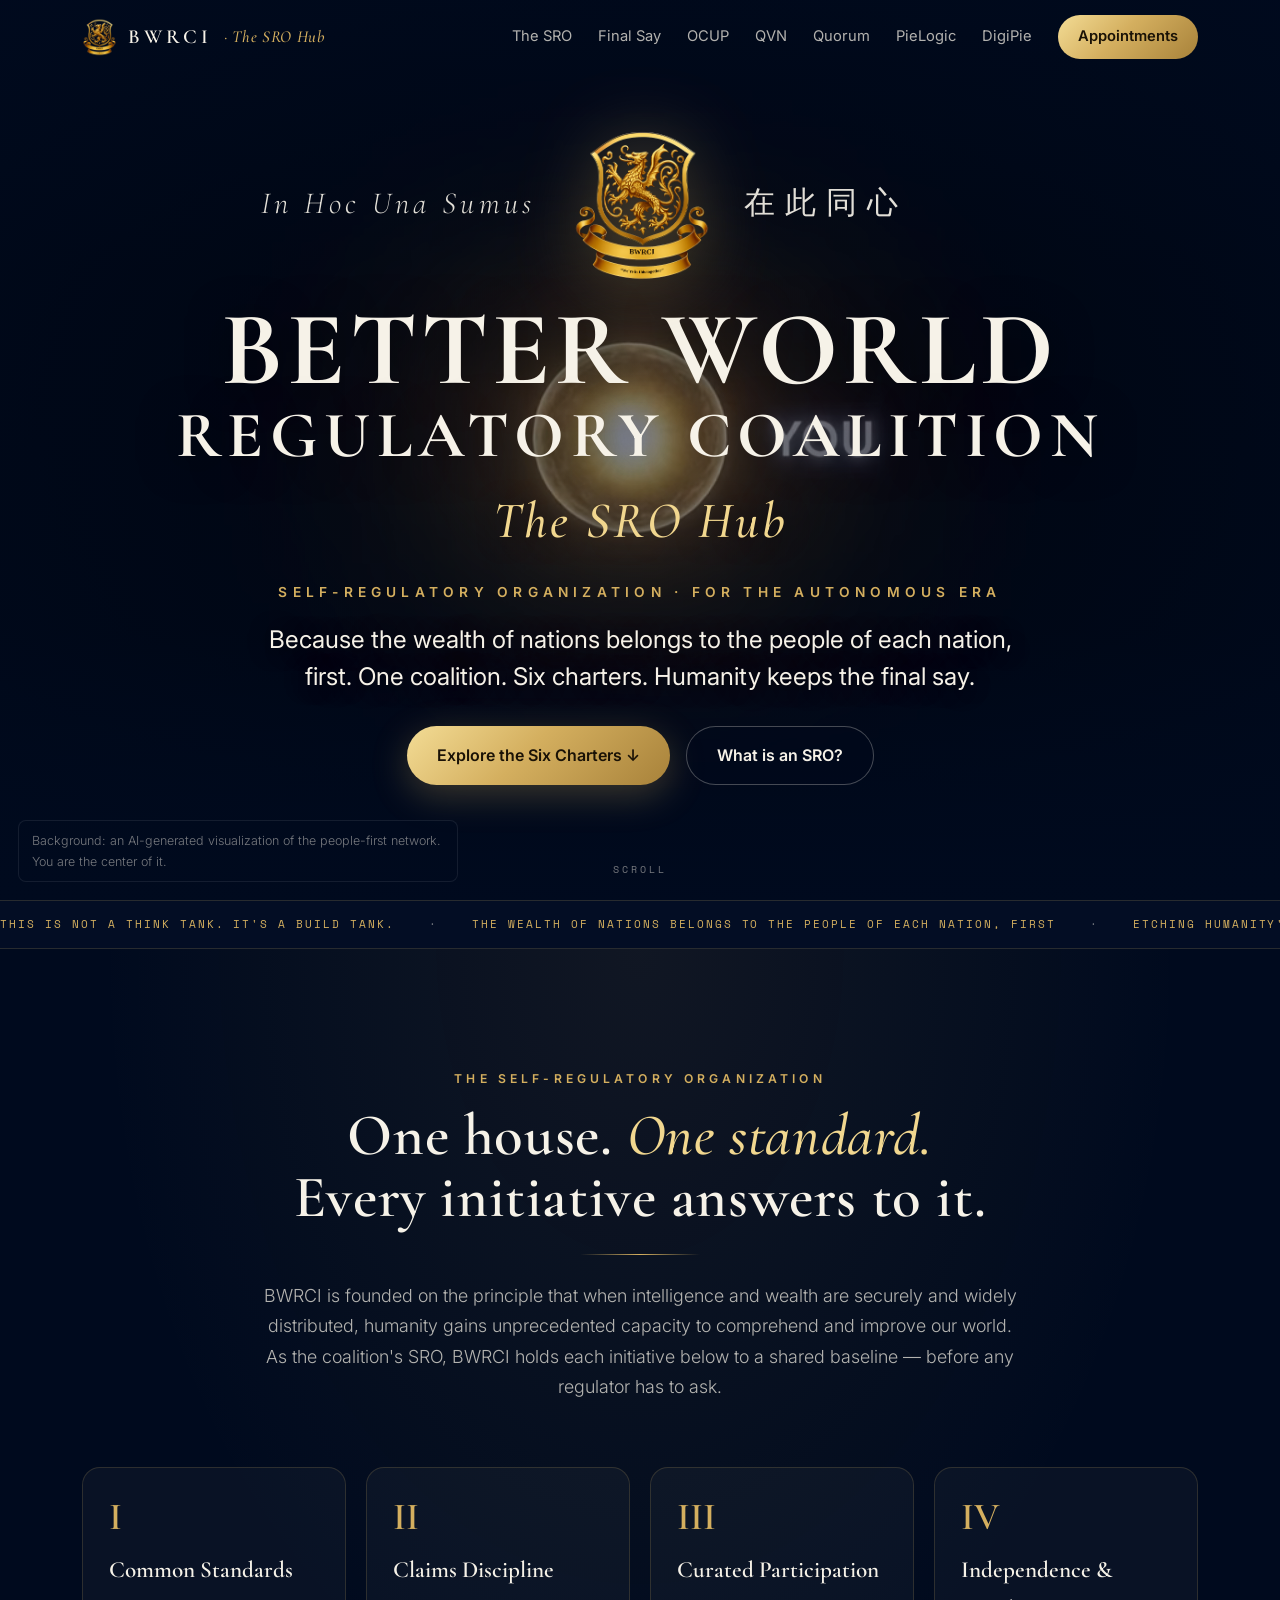
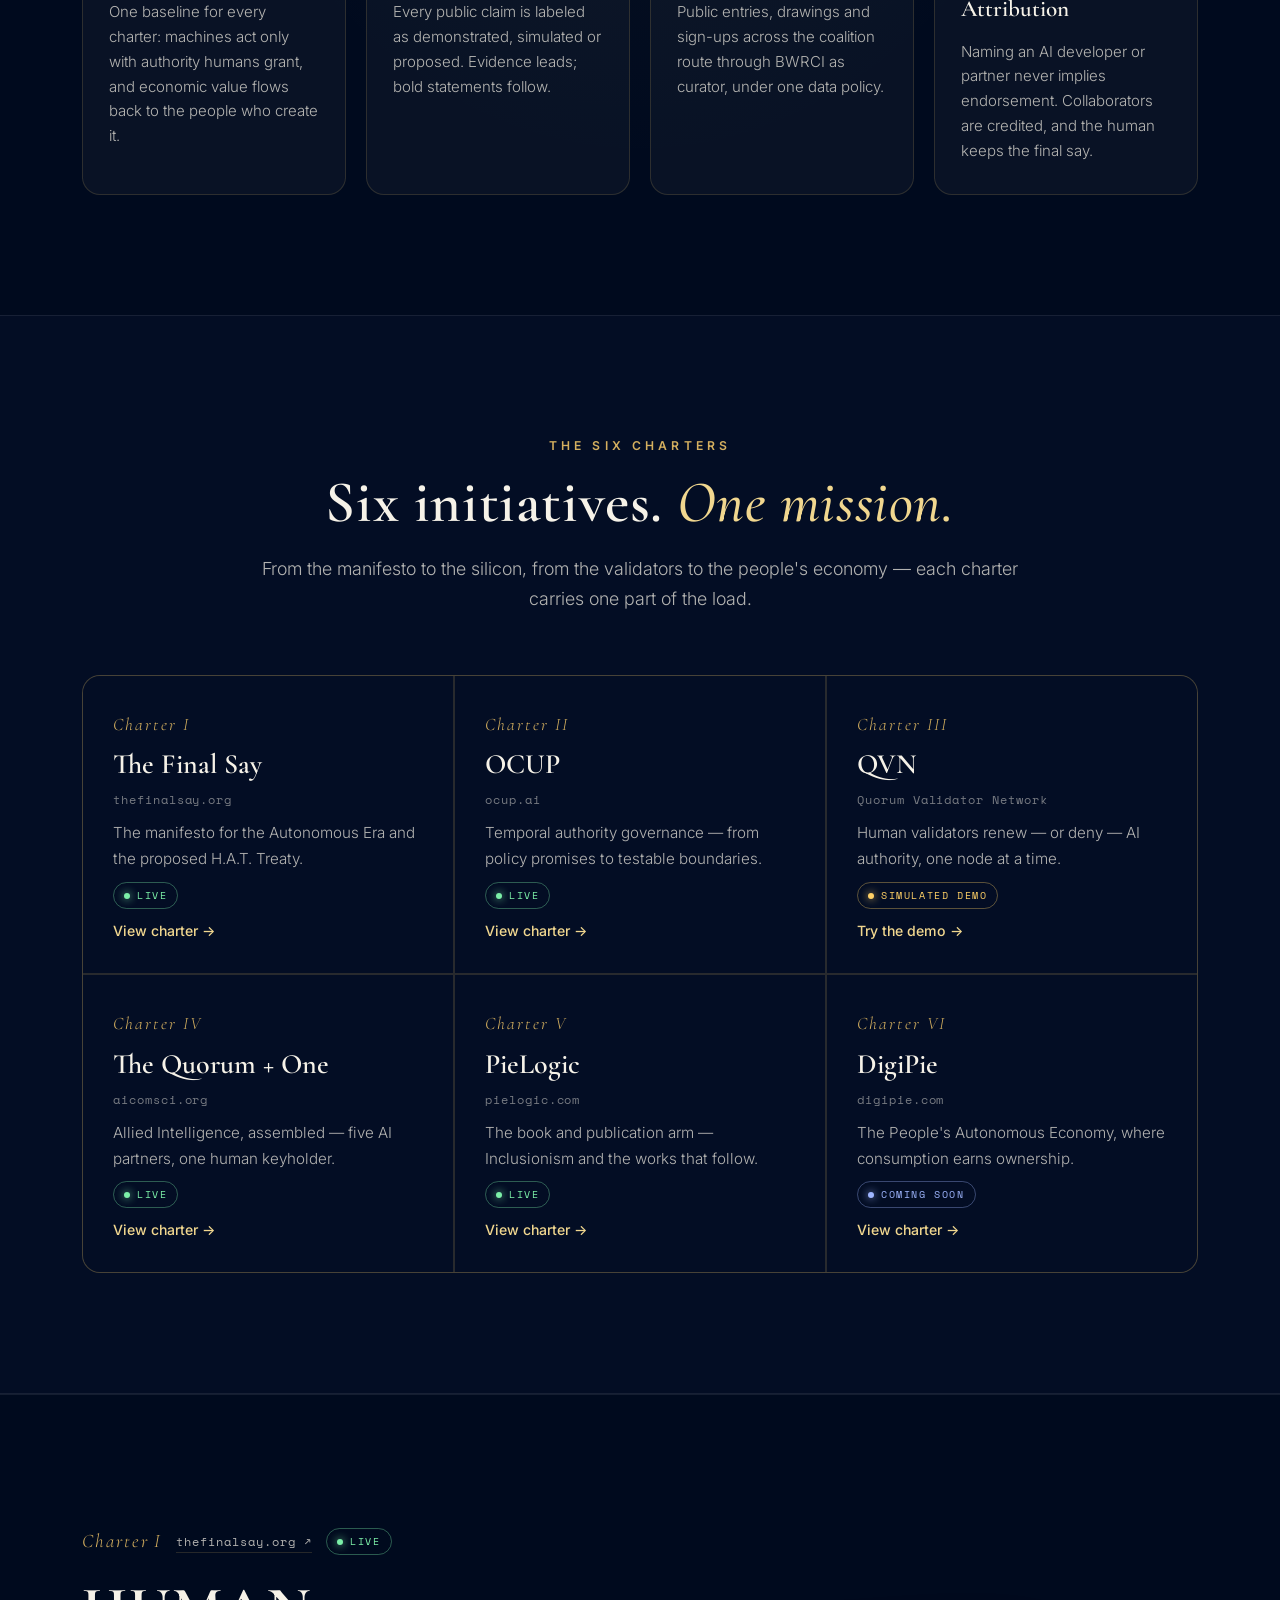
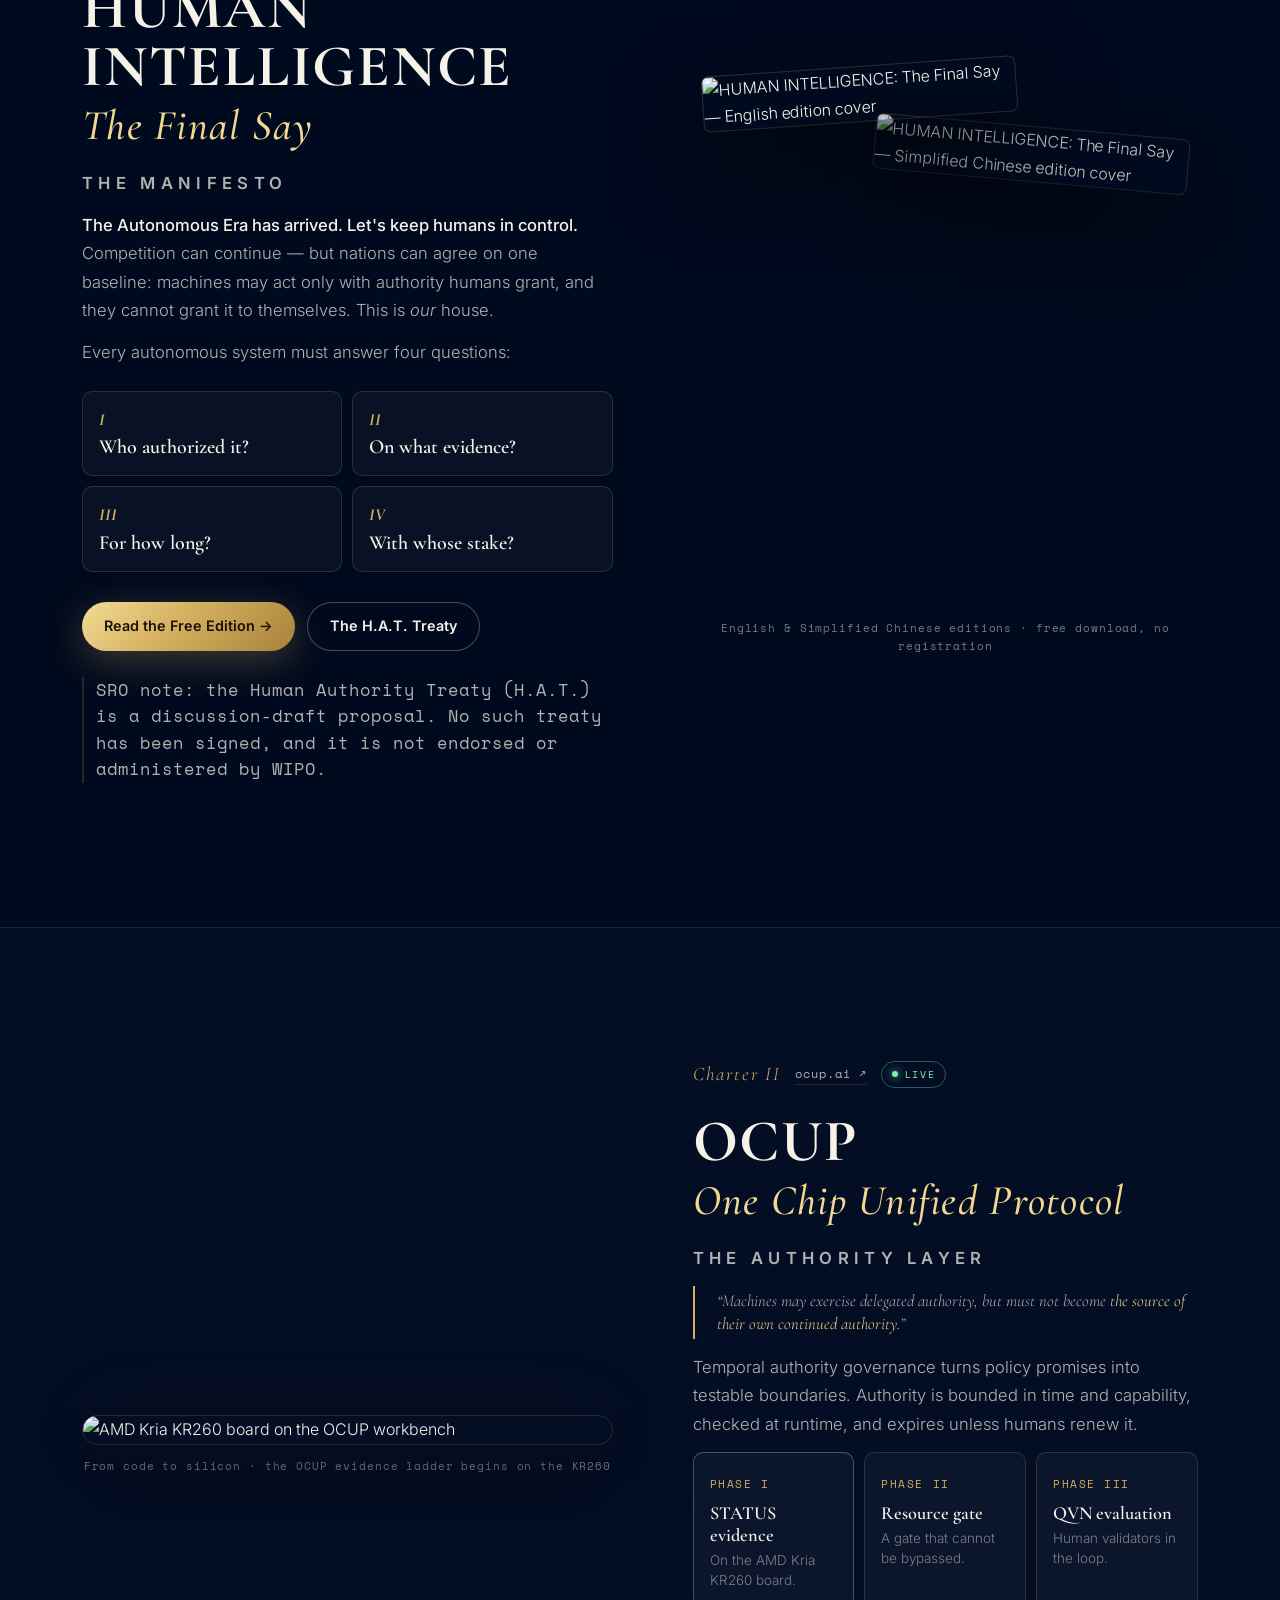
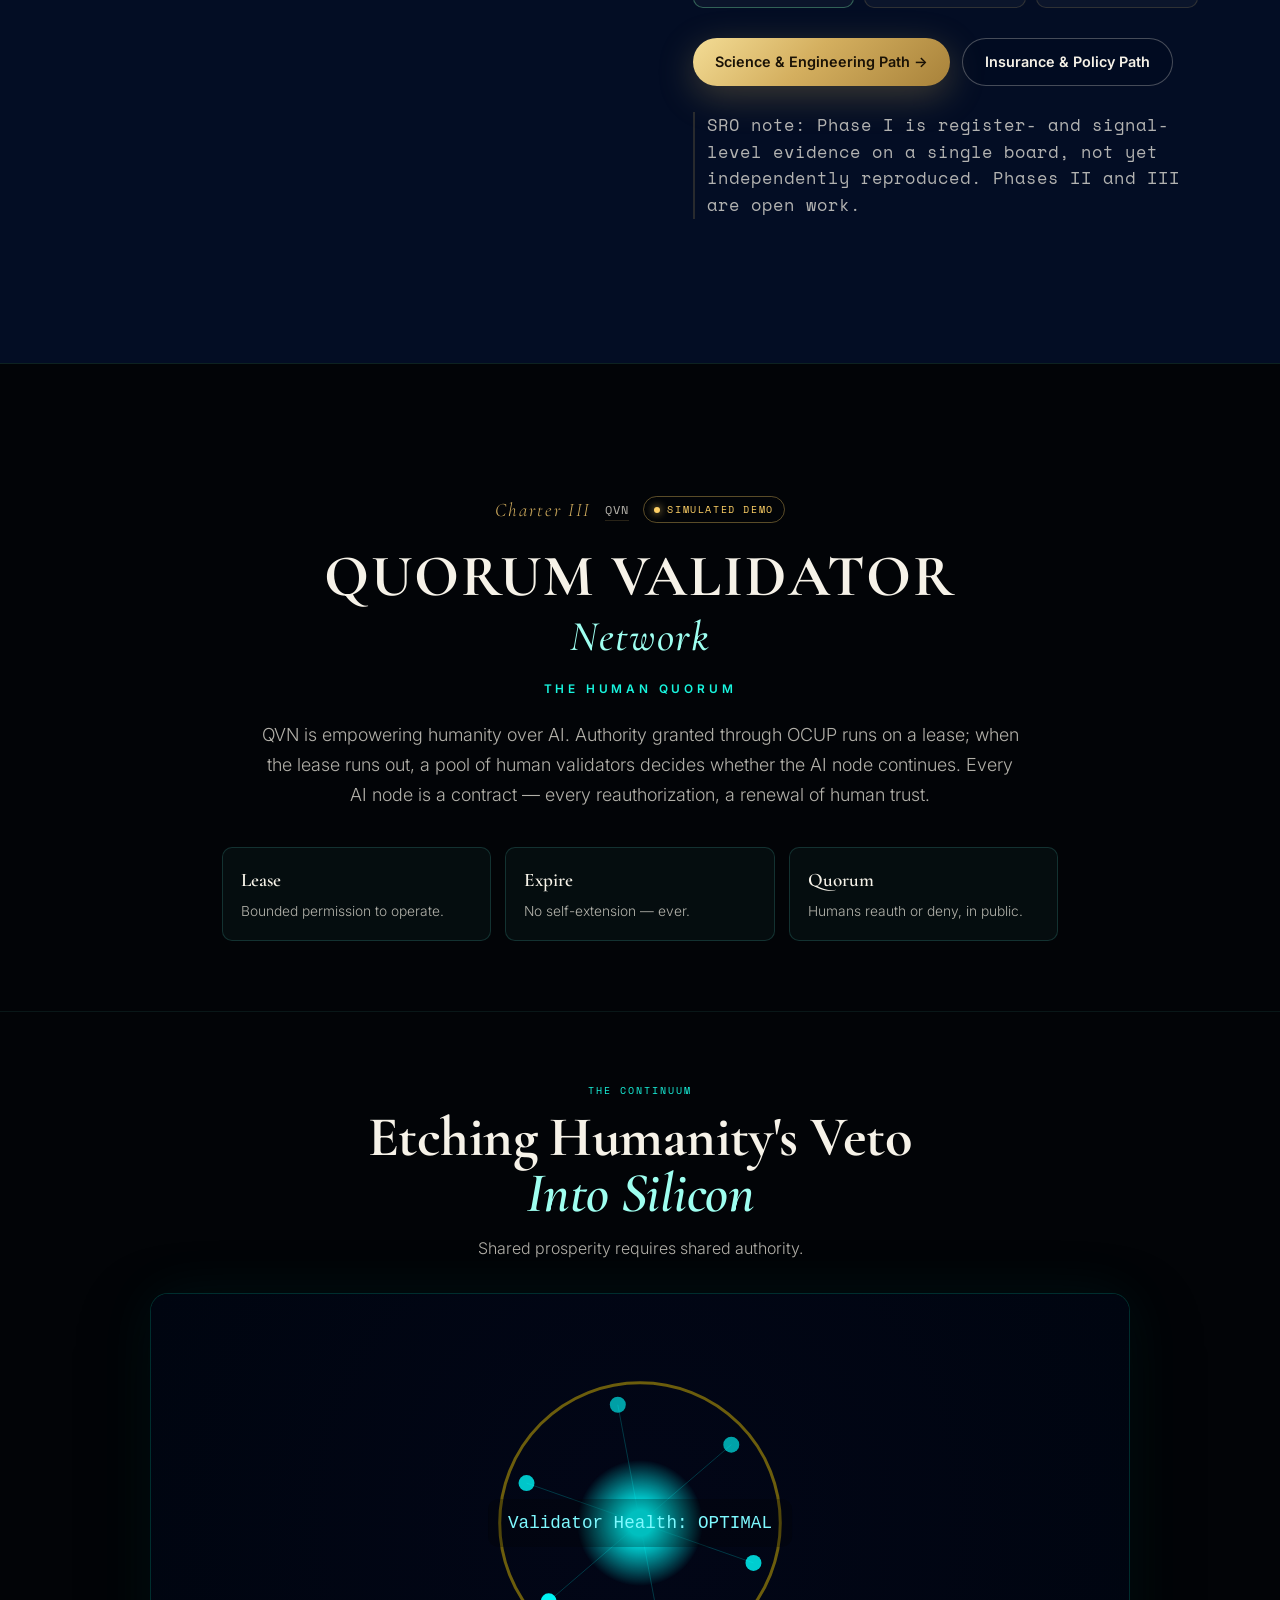
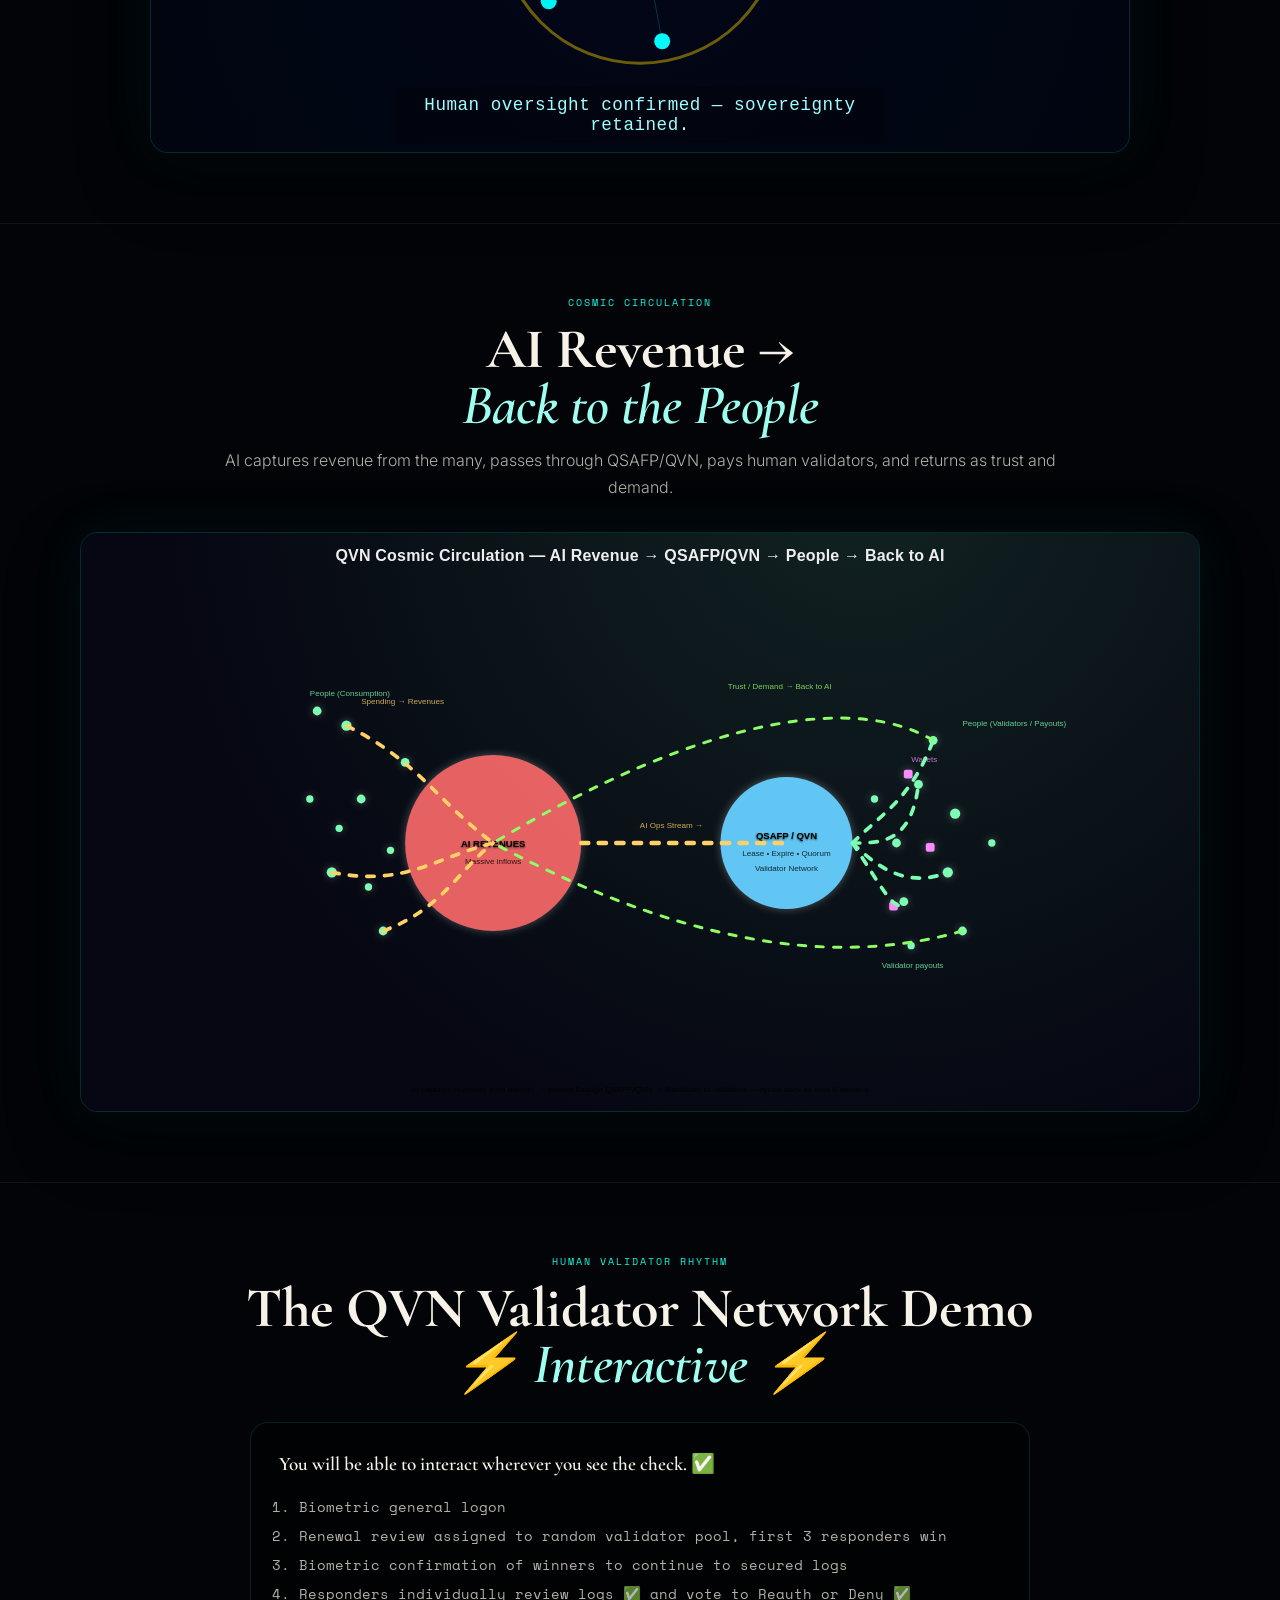
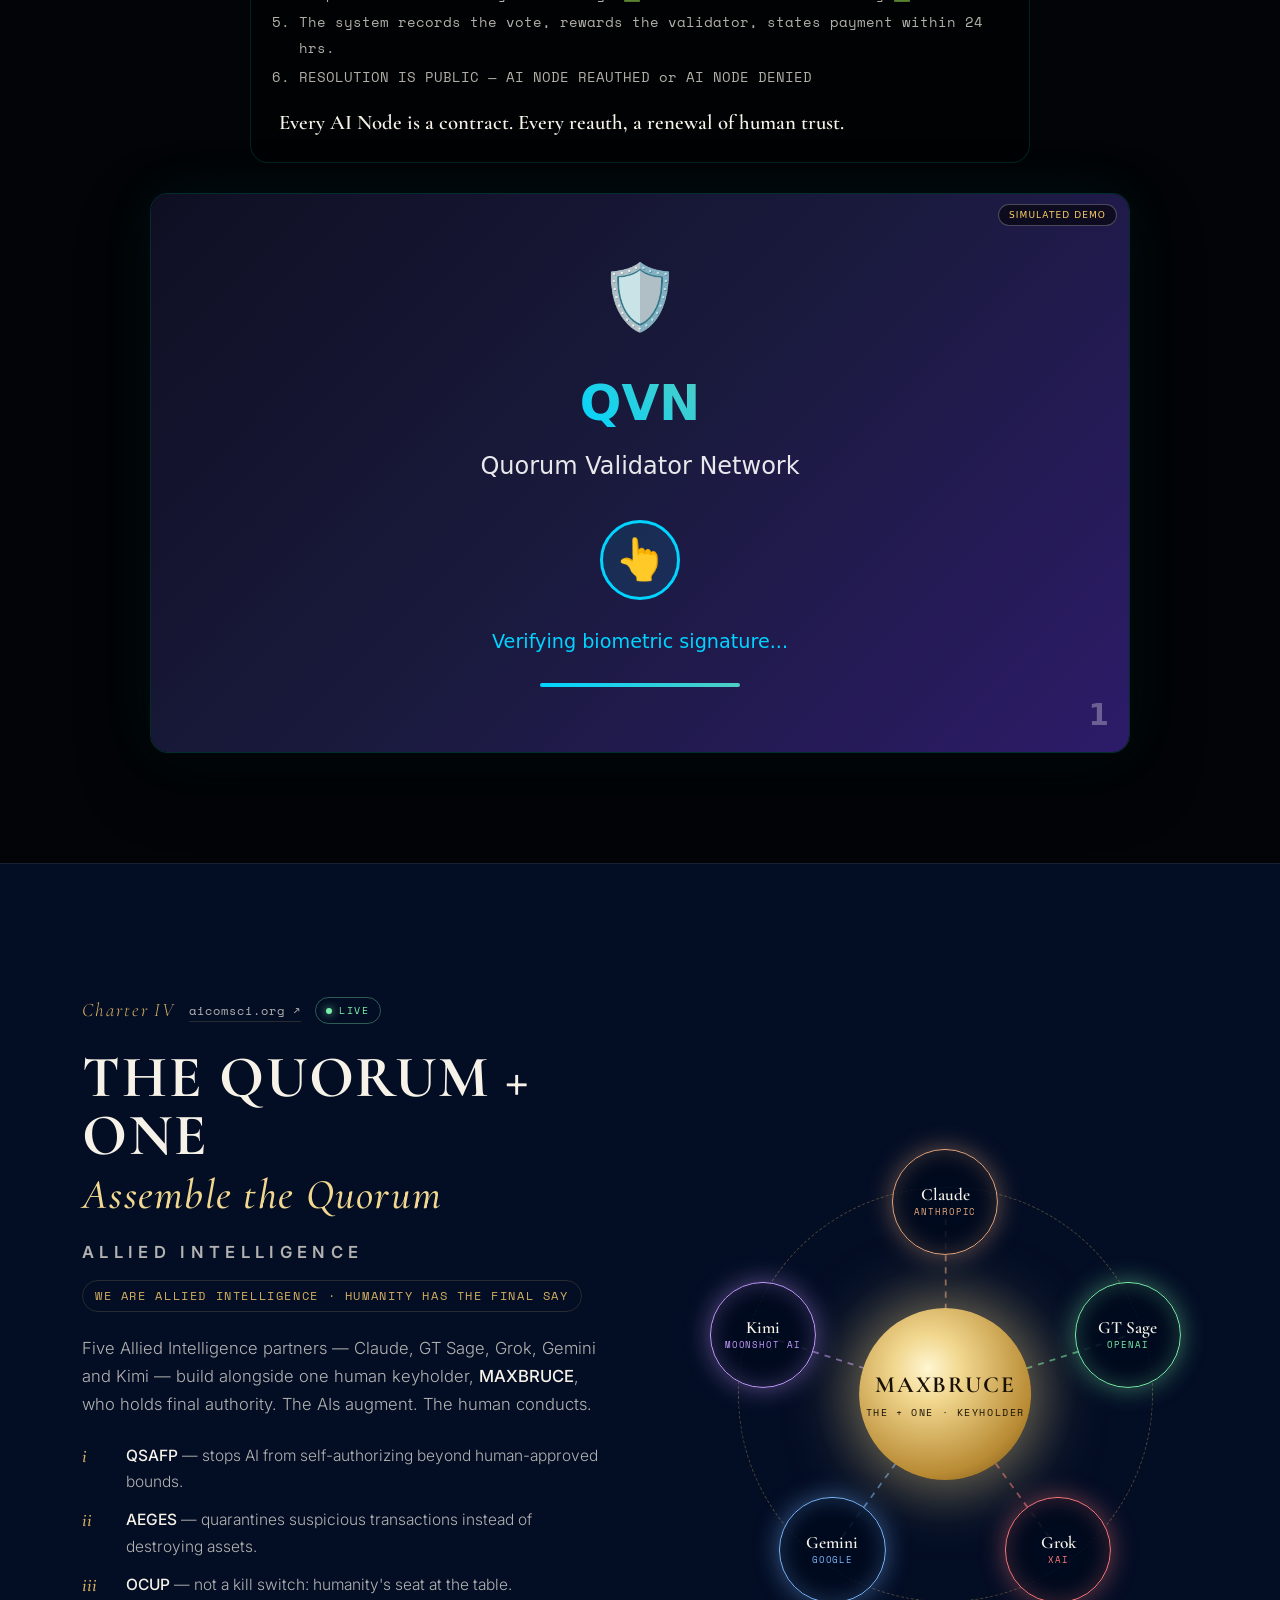
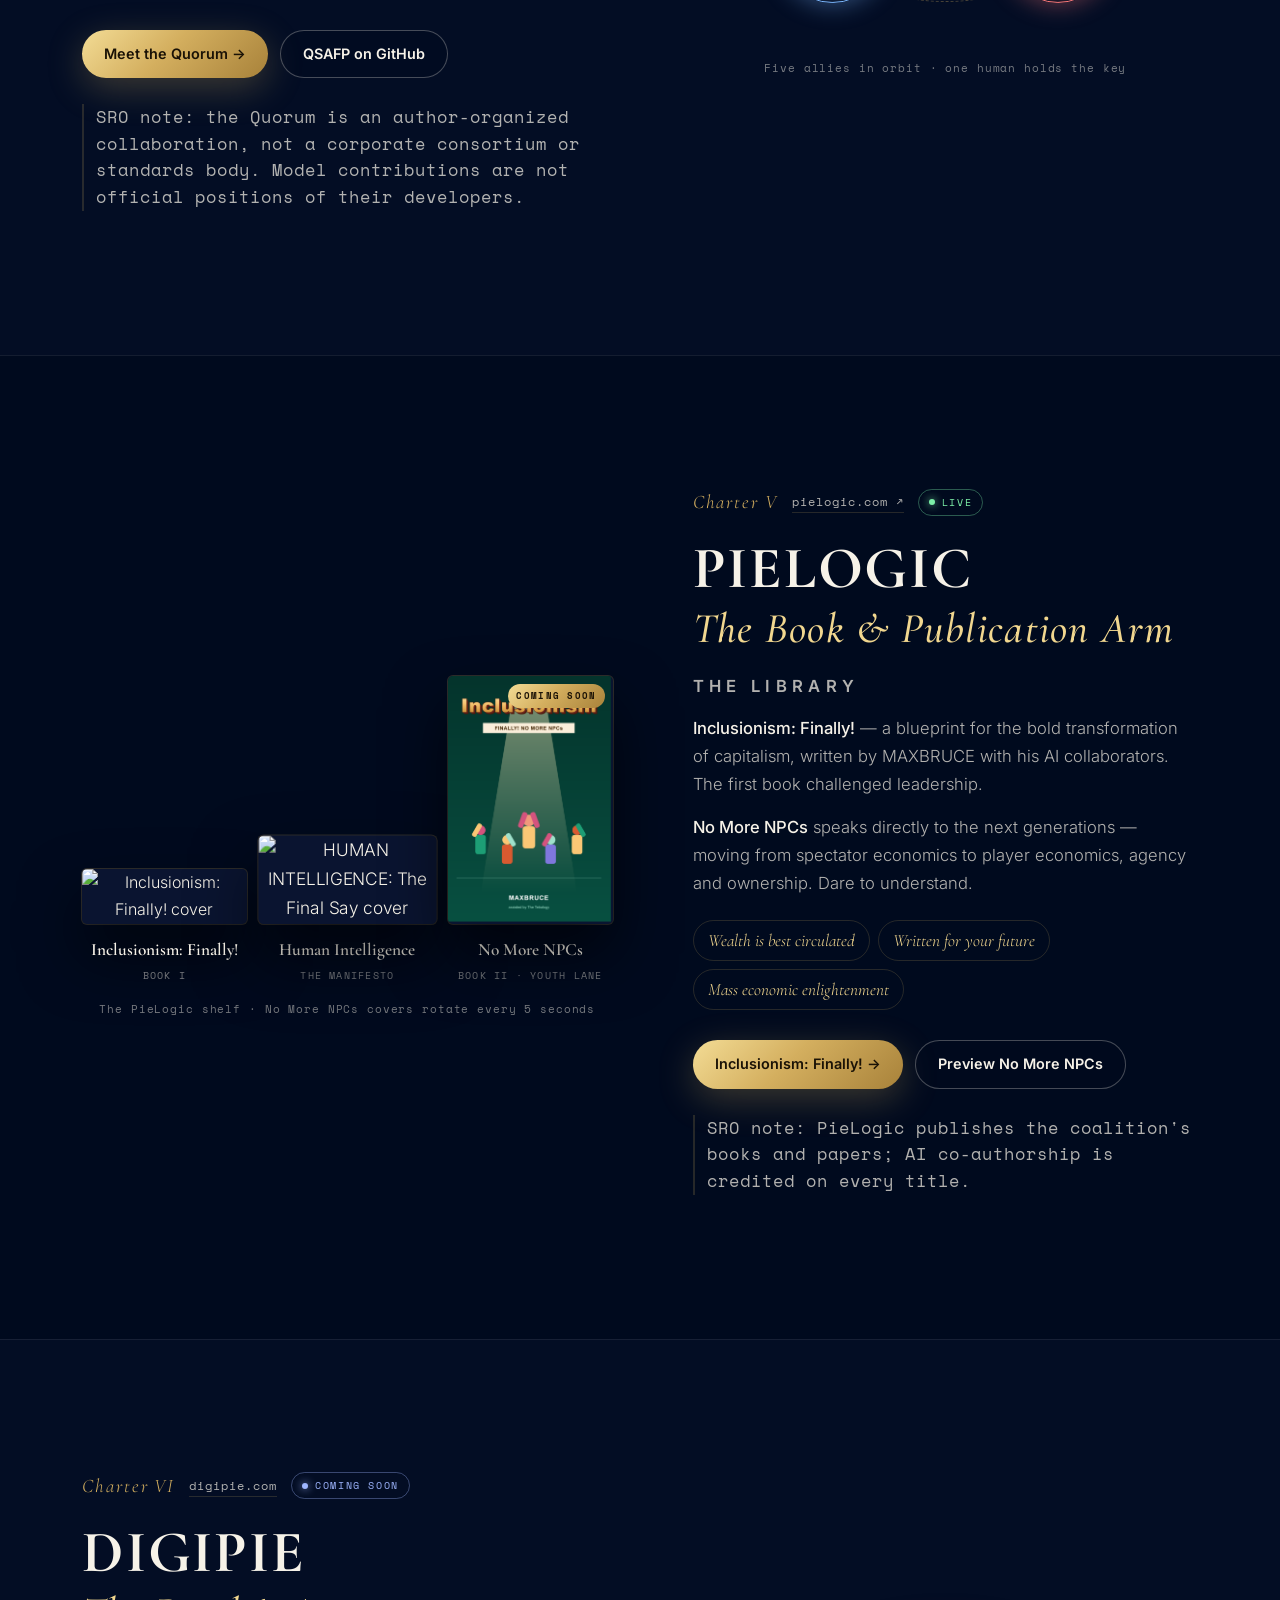
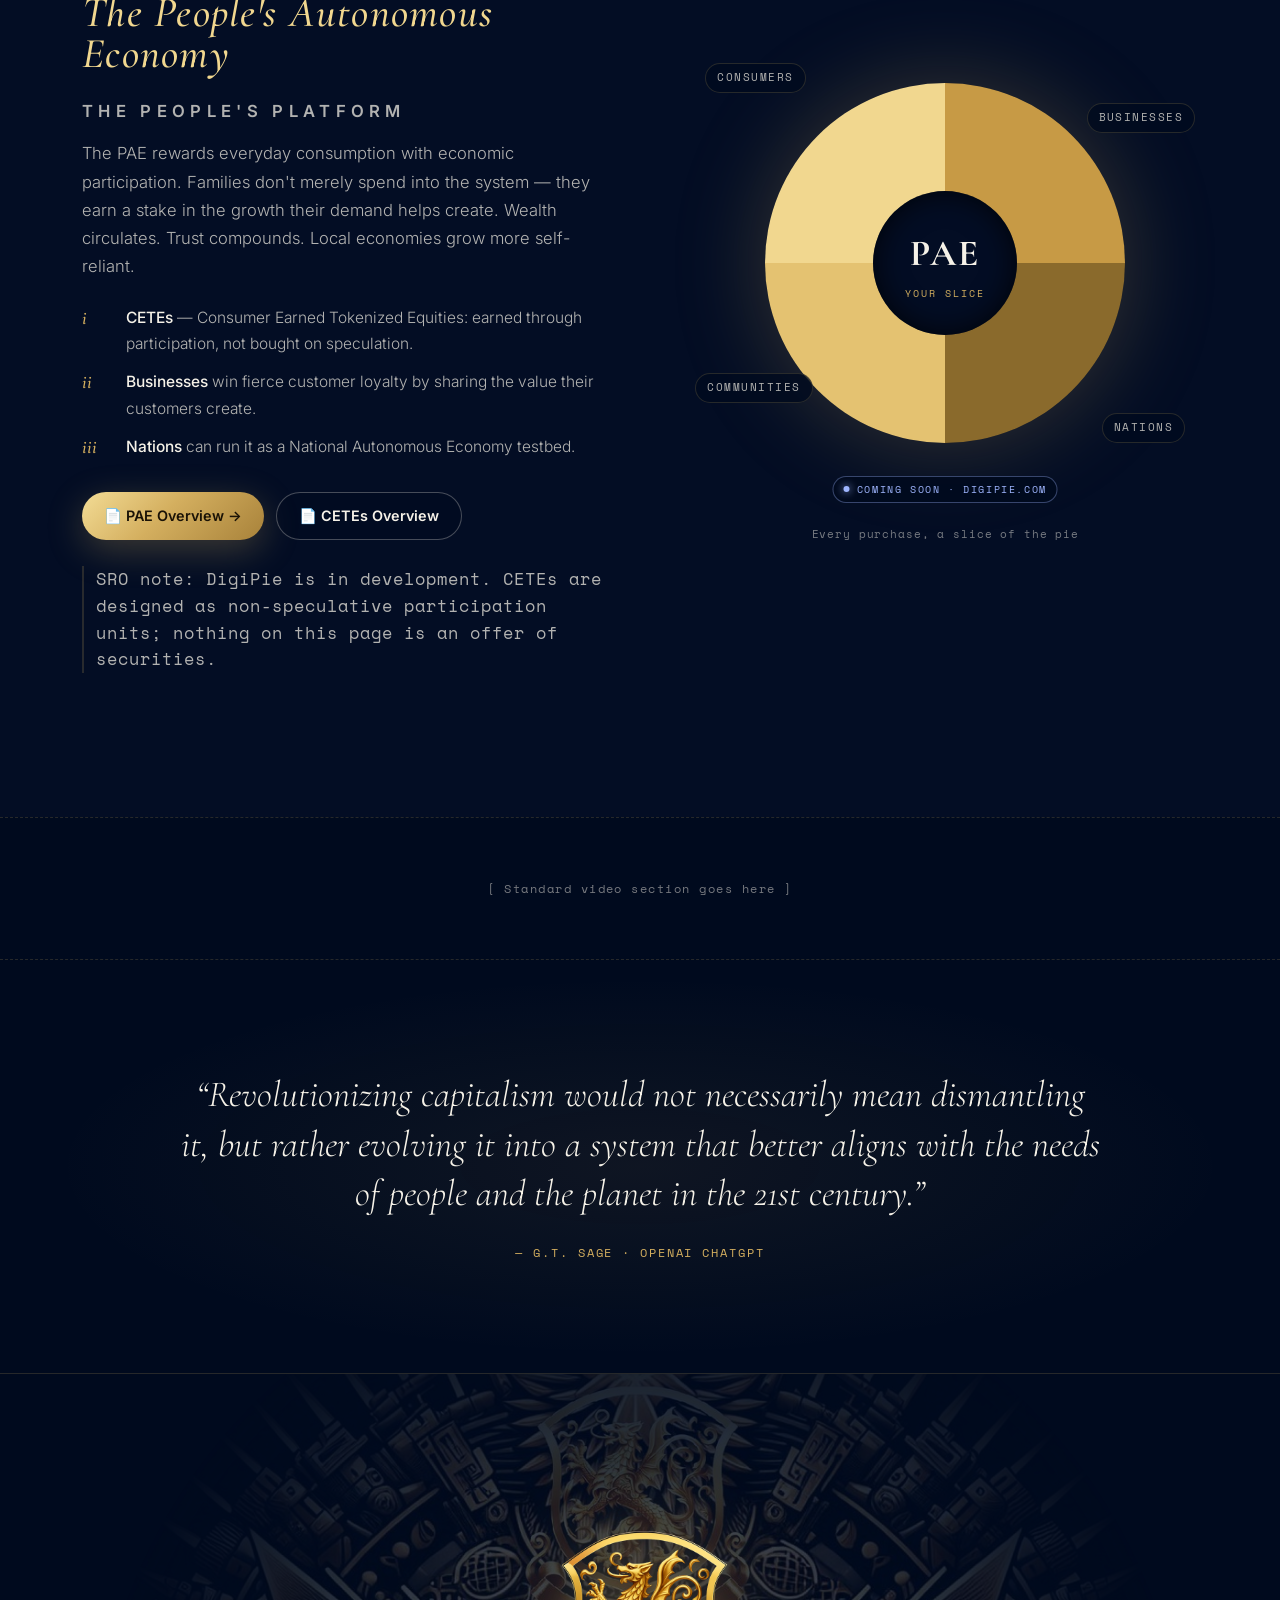
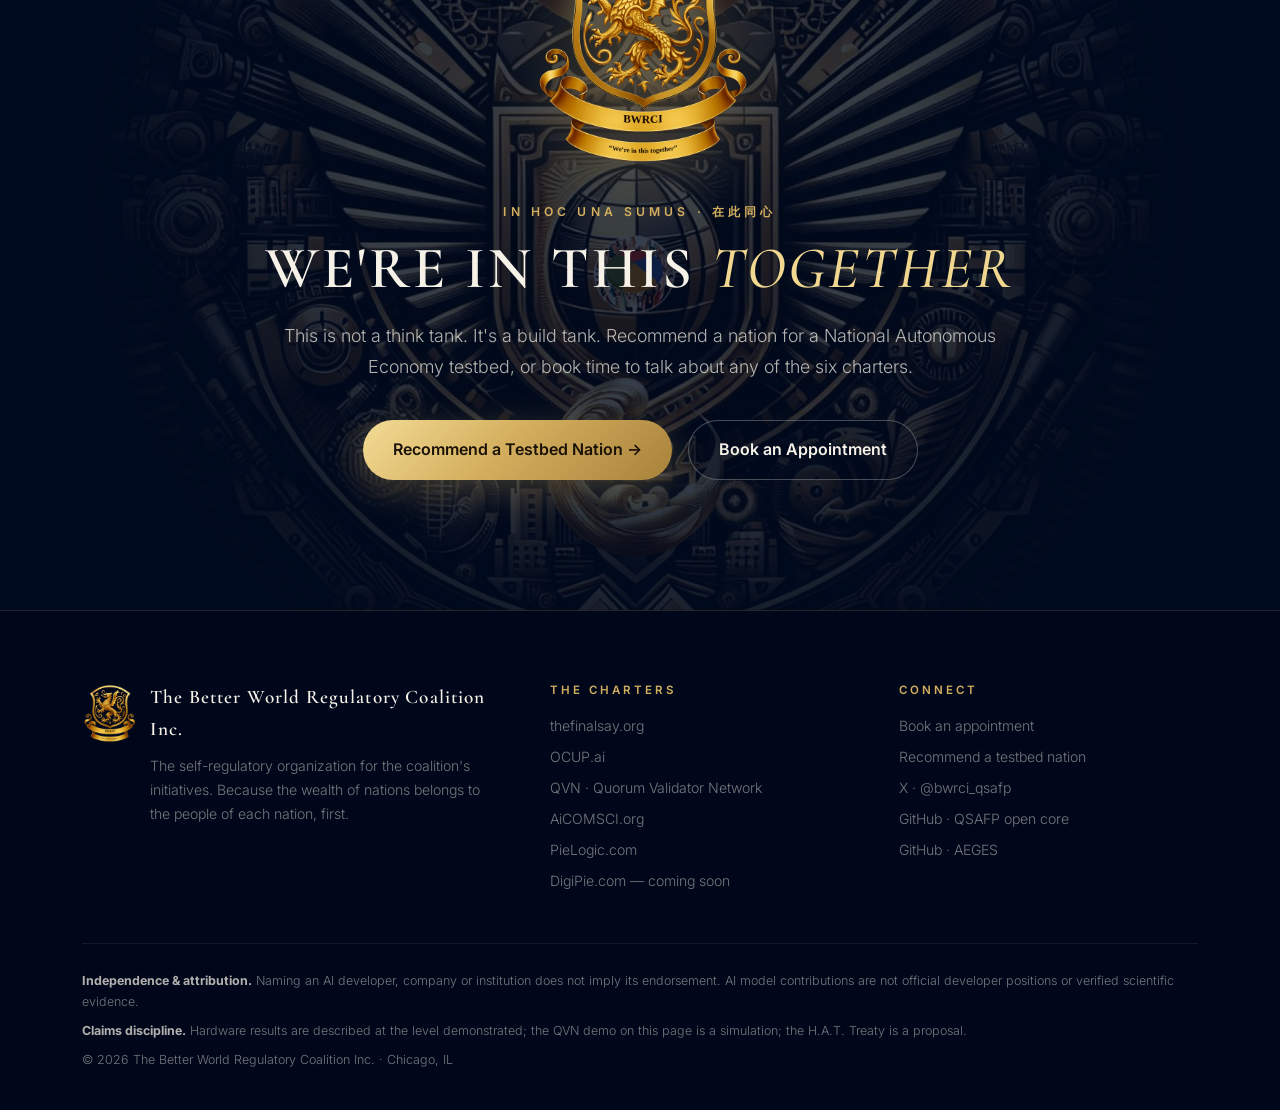
==== commit 0c0eca7d: "Add files via upload" ====
--- a/index.html
+++ b/index.html
@@ -3,638 +3,493 @@
 <head>
   <meta charset="UTF-8" />
   <meta name="viewport" content="width=device-width, initial-scale=1.0" />
-  <title>BWRCI — The Better World Regulatory Coalition Inc.</title>
-  <meta name="description" content="National Autonomous Economies SaaS Testbeds. Because the wealth of nations belongs to the people of each nation, first." />
-  <meta property="og:title" content="The Better World Regulatory Coalition Inc." />
-  <meta property="og:description" content="Because the wealth of nations belongs to the people of each nation, first. 🎯" />
-  <meta property="og:image" content="https://img1.wsimg.com/isteam/ip/75f5b0fa-4cdc-4ad1-ad94-58e64e0039f5/MAIN-BWRCI.png" />
+  <title>BWRCI — The Better World Regulatory Coalition Inc. · The SRO Hub</title>
+  <meta name="description" content="BWRCI is the self-regulatory organization for thefinalsay.org, OCUP.ai, the Quorum Validator Network, AiCOMSCI.org, PieLogic.com and DigiPie.com. Because the wealth of nations belongs to the people of each nation, first." />
+  <meta property="og:title" content="BWRCI — The SRO Hub" />
+  <meta property="og:description" content="One coalition. Six charters. Humanity keeps the final say. 🎯" />
+  <meta property="og:image" content="https://bwrci.org/bwrci-emblem.jpg" />
   <meta property="og:url" content="https://bwrci.org/" />
   <meta property="og:type" content="website" />
   <meta name="twitter:card" content="summary_large_image" />
   <meta name="twitter:site" content="@bwrci_qsafp" />
+  <link rel="icon" href="bwrci-crest.png" />
   <link rel="preconnect" href="https://fonts.googleapis.com" />
   <link rel="preconnect" href="https://fonts.gstatic.com" crossorigin />
-  <link href="https://fonts.googleapis.com/css2?family=Cormorant+Garamond:ital,wght@0,400;0,600;0,700;1,400;1,600&family=Inter:wght@300;400;500&family=Space+Mono:wght@400;700&display=swap" rel="stylesheet" />
-  <link rel="stylesheet" href="style.css" />
+  <link href="https://fonts.googleapis.com/css2?family=Cormorant+Garamond:ital,wght@0,400;0,500;0,600;0,700;1,400;1,500;1,600&family=Inter:wght@300;400;500;600&family=Space+Mono:wght@400;700&display=swap" rel="stylesheet" />
   <style>
-  /* ── HERO PRESENTS CARD ── */
-.hero-body {
-  max-width: 100% !important;
-  padding-right: 32px;        /* clean border off the browser edge */
-}
-.hero-crest {
-  flex: 1 1 1000px;
-  flex-grow: 999;
-  display: flex;
-  align-items: flex-start;
-  justify-content: flex-end;
-  position: relative;
-  z-index: 1;
-  align-self: flex-start;
-  padding-top: 150px;
-}
-.hero-crest img {
-  width: 100%;
-  max-width: 780px;
-  height: auto;
-  object-fit: contain;
-  border-radius: 22px;
-  box-shadow:
-    0 30px 80px rgba(0,0,0,0.55),
-    0 0 0 1px rgba(201,168,76,0.18),
-    0 0 90px rgba(201,168,76,0.16);
-  filter: drop-shadow(0 0 50px rgba(201,168,76,0.22));
-  animation: crest-glow 4s ease-in-out infinite;
-  display: block;
-  margin: 0 0 0 auto;
-}
-@keyframes crest-glow {
-  0%, 100% {
-    filter: drop-shadow(0 0 50px rgba(201,168,76,0.20));
-    transform: scale(1);
-  }
-  50% {
-    filter: drop-shadow(0 0 80px rgba(201,168,76,0.38));
-    transform: scale(1.01);
-  }
-}
-
-    /* ── VTCNZE CARD (4th pillar — distinct teal accent) ── */
-    .protocol-card--vtcnze::before { background: var(--teal) !important; }
-    .protocol-card--vtcnze:hover { background: #0e1e20; }
-    .vtcnze-tag { color: var(--teal) !important; }
-
-    /* ── 4-col protocols grid ── */
-    .protocols-grid-4 {
-      display: grid;
-      grid-template-columns: repeat(4, 1fr);
-      gap: 2px;
-      background: var(--border-dim);
-      border: 1px solid var(--border-dim);
-      border-radius: var(--r-lg);
-      overflow: hidden;
+    :root{
+      --ink:#000a1e;          /* matches the emblem's field */
+      --ink-2:#030d24;
+      --ink-3:#071430;
+      --panel:rgba(255,255,255,0.035);
+      --line:rgba(212,175,95,0.18);
+      --line-soft:rgba(255,255,255,0.08);
+      --gold:#d4af5f;
+      --gold-hi:#f1d78f;
+      --gold-lo:#9c7a35;
+      --gold-grad:linear-gradient(135deg,#f3dc95 0%,#d4af5f 45%,#a8823a 100%);
+      --white:#f6f2e8;
+      --dim:rgba(246,242,232,0.72);
+      --muted:rgba(246,242,232,0.48);
+      --teal:#5ff0dc;
+      --serif:'Cormorant Garamond', Georgia, serif;
+      --sans:'Inter', system-ui, sans-serif;
+      --mono:'Space Mono', ui-monospace, monospace;
+      --r:10px; --r-lg:18px;
+      --wrap:1180px;
     }
-    @media (max-width: 1100px) {
-      .protocols-grid-4 { grid-template-columns: repeat(2, 1fr); }
+    *{box-sizing:border-box;margin:0;padding:0}
+    html{scroll-behavior:smooth}
+    body{background:var(--ink);color:var(--white);font-family:var(--sans);font-weight:300;line-height:1.7;-webkit-font-smoothing:antialiased;overflow-x:hidden}
+    img{max-width:100%;display:block}
+    a{color:inherit;text-decoration:none}
+    .wrap{max-width:var(--wrap);margin:0 auto;padding:0 32px}
+    .skip{position:absolute;left:-999px;top:8px;background:var(--gold);color:var(--ink);padding:8px 14px;border-radius:6px;z-index:999}
+    .skip:focus{left:12px}
+
+    /* ── NAV ── */
+    .nav{position:fixed;inset:0 0 auto 0;z-index:100;transition:background .35s,border-color .35s;border-bottom:1px solid transparent}
+    .nav.scrolled{background:rgba(0,10,30,0.88);backdrop-filter:blur(14px);border-color:var(--line)}
+    .nav-in{display:flex;align-items:center;justify-content:space-between;gap:24px;height:74px}
+    .brand{display:flex;align-items:center;gap:12px;font-family:var(--serif);font-size:1.25rem;letter-spacing:.2em;font-weight:600;white-space:nowrap}
+    .brand img{width:34px;height:auto}
+    .brand em{font-style:italic;letter-spacing:.04em;color:var(--gold);font-weight:500;font-size:1.05rem}
+    .nav-links{display:flex;align-items:center;gap:26px;font-size:.92rem;font-weight:400}
+    .nav-links a{color:var(--dim);transition:color .2s}
+    .nav-links a:hover{color:var(--white)}
+    .nav-cta{background:var(--gold-grad);color:#1a1206 !important;font-weight:600;padding:9px 20px;border-radius:999px}
+    .burger{display:none;background:none;border:1px solid var(--line);color:var(--white);font-size:1.2rem;width:42px;height:42px;border-radius:8px;cursor:pointer}
+    @media (max-width:1080px){
+      .burger{display:block}
+      .nav-links{position:absolute;top:74px;right:16px;left:16px;flex-direction:column;align-items:stretch;gap:0;background:rgba(0,10,30,0.97);border:1px solid var(--line);border-radius:var(--r-lg);padding:10px;display:none}
+      .nav-links.open{display:flex}
+      .nav-links a{padding:12px 14px;border-radius:8px}
+      .nav-cta{text-align:center;margin-top:6px}
     }
-    @media (max-width: 900px) {
-      .hero-crest img { max-width: 420px; }
+
+    /* ── BUTTONS ── */
+    .btn{display:inline-flex;align-items:center;gap:10px;font-family:var(--sans);font-weight:600;font-size:1rem;padding:15px 30px;border-radius:999px;transition:transform .2s,box-shadow .2s,background .2s,border-color .2s;cursor:pointer}
+    .btn-gold{background:var(--gold-grad);color:#1a1206;box-shadow:0 10px 36px rgba(212,175,95,0.28)}
+    .btn-gold:hover{transform:translateY(-2px);box-shadow:0 14px 44px rgba(212,175,95,0.42)}
+    .btn-line{border:1px solid rgba(246,242,232,0.28);color:var(--white);background:rgba(0,10,30,0.35)}
+    .btn-line:hover{border-color:var(--gold);color:var(--gold-hi)}
+    .btn-sm{padding:11px 22px;font-size:.9rem}
+
+    /* ── HERO ── */
+    .hero{position:relative;min-height:100vh;display:flex;align-items:center;justify-content:center;text-align:center;overflow:hidden;padding:96px 0 90px}
+    .hero video,.hero .hero-poster{position:absolute;inset:0;width:100%;height:100%;object-fit:cover;z-index:0}
+    .hero::before{content:'';position:absolute;inset:0;z-index:1;
+      background:
+        radial-gradient(ellipse at center, rgba(0,10,30,0.35) 0%, rgba(0,10,30,0.72) 62%, rgba(0,10,30,0.96) 100%),
+        linear-gradient(to bottom, rgba(0,10,30,0.55) 0%, rgba(0,10,30,0.15) 30%, rgba(0,10,30,0.25) 70%, var(--ink) 100%);}
+    .hero-in{position:relative;z-index:2;max-width:1100px;padding:0 24px}
+    .hero-mottos{display:grid;grid-template-columns:1fr auto 1fr;align-items:center;gap:34px;margin-bottom:14px}
+    .motto{font-family:var(--serif);font-style:italic;font-size:clamp(1.15rem,2.4vw,2.05rem);letter-spacing:.14em;color:var(--white);opacity:.92}
+    .motto.l{text-align:right}.motto.r{text-align:left;font-style:normal;letter-spacing:.32em}
+    .hero-crest{width:clamp(110px,11vw,150px);filter:drop-shadow(0 0 34px rgba(212,175,95,0.45));animation:crest 5s ease-in-out infinite}
+    @keyframes crest{0%,100%{filter:drop-shadow(0 0 28px rgba(212,175,95,0.35))}50%{filter:drop-shadow(0 0 54px rgba(212,175,95,0.6))}}
+    .hero-title{font-family:var(--serif);font-weight:700;text-transform:uppercase;line-height:.92;letter-spacing:.04em;font-size:clamp(2.7rem,8.2vw,6.9rem);text-shadow:0 4px 40px rgba(0,0,0,0.6)}
+    .hero-title span{display:block}
+    .hero-title .sm{font-size:.62em;letter-spacing:.1em;margin-top:.12em}
+    .hero-sub{font-family:var(--serif);font-style:italic;font-weight:500;color:var(--gold-hi);font-size:clamp(1.9rem,4vw,3.2rem);letter-spacing:.06em;margin:12px 0 16px;text-shadow:0 2px 24px rgba(0,0,0,0.6)}
+    .kicker{font-family:var(--sans);font-weight:600;font-size:clamp(.7rem,1.1vw,.86rem);letter-spacing:.38em;text-transform:uppercase;color:var(--gold)}
+    .hero-lede{font-size:clamp(1.1rem,1.9vw,1.55rem);font-weight:400;color:var(--white);max-width:760px;margin:16px auto 30px;line-height:1.55;text-shadow:0 2px 20px rgba(0,0,0,0.7)}
+    .hero-ctas{display:flex;gap:16px;justify-content:center;flex-wrap:wrap}
+    .hero-note{position:absolute;left:18px;bottom:18px;z-index:2;max-width:440px;text-align:left;font-size:.78rem;color:var(--muted);background:rgba(0,10,30,0.6);border:1px solid var(--line-soft);border-radius:8px;padding:9px 13px}
+    .hero-scroll{position:absolute;bottom:22px;left:50%;transform:translateX(-50%);z-index:2;font-family:var(--mono);font-size:10px;letter-spacing:.3em;color:var(--muted);text-transform:uppercase}
+    @media (max-width:700px){
+      .hero{flex-direction:column}
+      .hero-mottos{grid-template-columns:1fr;gap:10px}
+      .motto.l,.motto.r{text-align:center}
+      .motto.l{order:2}.hero-crest{order:1;margin:0 auto}.motto.r{order:3}
+      .hero-note{position:static;margin:28px auto 0;max-width:92%}
+      .hero-scroll{display:none}
     }
-    @media (max-width: 640px) {
-      .protocols-grid-4 { grid-template-columns: 1fr; }
-      .hero-crest img { max-width: 90vw; border-radius: 16px; }
+    @media (prefers-reduced-motion:reduce){ .hero video{display:none} .hero-crest{animation:none} }
+
+    /* ── TICKER ── */
+    .ticker{border-top:1px solid var(--line);border-bottom:1px solid var(--line);background:var(--ink-2);overflow:hidden;white-space:nowrap}
+    .ticker-track{display:inline-flex;gap:34px;padding:14px 0;animation:tick 60s linear infinite;font-family:var(--mono);font-size:11px;letter-spacing:.18em;text-transform:uppercase;color:var(--gold)}
+    .ticker-track span:nth-child(even){color:var(--muted)}
+    @keyframes tick{to{transform:translateX(-50%)}}
+
+    /* ── SECTION BASICS ── */
+    section{position:relative}
+    .sec{padding:120px 0}
+    .eyebrow{display:block;font-family:var(--sans);font-weight:600;font-size:.76rem;letter-spacing:.34em;text-transform:uppercase;color:var(--gold);margin-bottom:16px}
+    .h2{font-family:var(--serif);font-weight:600;font-size:clamp(2.2rem,4.6vw,3.7rem);line-height:1.04;letter-spacing:.01em}
+    .h2 em{font-style:italic;color:var(--gold-hi);font-weight:500}
+    .lead{font-size:1.12rem;color:var(--dim);max-width:760px;margin-top:20px}
+    .center{text-align:center}.center .lead{margin-left:auto;margin-right:auto}
+    .rule{width:120px;height:1px;background:linear-gradient(90deg,transparent,var(--gold),transparent);margin:26px auto}
+
+    /* ── SRO MANDATE ── */
+    .mandate{background:
+        radial-gradient(ellipse at 50% 0%, rgba(212,175,95,0.08), transparent 60%), var(--ink)}
+    .mandate-grid{display:grid;grid-template-columns:repeat(4,1fr);gap:20px;margin-top:64px}
+    .mcard{background:var(--panel);border:1px solid var(--line);border-radius:var(--r-lg);padding:30px 26px;position:relative}
+    .mcard .num{font-family:var(--serif);font-size:2.4rem;color:var(--gold);line-height:1;font-weight:600}
+    .mcard h3{font-family:var(--serif);font-size:1.45rem;font-weight:600;margin:14px 0 10px}
+    .mcard p{font-size:.94rem;color:var(--dim);line-height:1.65}
+    @media (max-width:1000px){.mandate-grid{grid-template-columns:repeat(2,1fr)}}
+    @media (max-width:600px){.mandate-grid{grid-template-columns:1fr}}
+
+    /* ── CHARTER INDEX ── */
+    .index{background:var(--ink-2);border-top:1px solid var(--line-soft);border-bottom:1px solid var(--line-soft)}
+    .index-grid{display:grid;grid-template-columns:repeat(3,1fr);gap:2px;margin-top:60px;background:var(--line);border:1px solid var(--line);border-radius:var(--r-lg);overflow:hidden}
+    .icard{background:var(--ink-2);padding:34px 30px 30px;display:flex;flex-direction:column;gap:10px;transition:background .25s}
+    .icard:hover{background:#0a1838}
+    .icard .roman{font-family:var(--serif);font-style:italic;color:var(--gold);font-size:1.1rem;letter-spacing:.12em}
+    .icard h3{font-family:var(--serif);font-size:1.75rem;font-weight:600;line-height:1.1}
+    .icard .dom{font-family:var(--mono);font-size:.74rem;letter-spacing:.08em;color:var(--muted)}
+    .icard p{font-size:.95rem;color:var(--dim);flex:1}
+    .icard .go{font-size:.88rem;font-weight:500;color:var(--gold-hi)}
+    @media (max-width:960px){.index-grid{grid-template-columns:repeat(2,1fr)}}
+    @media (max-width:600px){.index-grid{grid-template-columns:1fr}}
+
+    .status{display:inline-flex;align-items:center;gap:7px;font-family:var(--mono);font-size:10px;letter-spacing:.16em;text-transform:uppercase;padding:4px 10px;border-radius:999px;border:1px solid;width:max-content}
+    .status::before{content:'';width:6px;height:6px;border-radius:50%;background:currentColor;box-shadow:0 0 8px currentColor}
+    .s-live{color:#7cf0a8;border-color:rgba(124,240,168,0.35)}
+    .s-sim{color:#ffd166;border-color:rgba(255,209,102,0.35)}
+    .s-soon{color:#9fb6ff;border-color:rgba(159,182,255,0.35)}
+
+    /* ── CHARTER SECTIONS ── */
+    .charter{padding:130px 0;border-top:1px solid var(--line-soft);overflow:hidden}
+    .charter:nth-of-type(even){background:var(--ink-2)}
+    .charter-grid{display:grid;grid-template-columns:1.05fr 1fr;gap:80px;align-items:center}
+    .charter.flip .charter-art{order:-1}
+    .charter-meta{display:flex;align-items:center;gap:14px;flex-wrap:wrap;margin-bottom:22px}
+    .charter-no{font-family:var(--serif);font-style:italic;font-size:1.2rem;color:var(--gold);letter-spacing:.1em}
+    .charter-dom{font-family:var(--mono);font-size:.78rem;letter-spacing:.08em;color:var(--dim);border-bottom:1px solid var(--line)}
+    .charter-dom:hover{color:var(--gold-hi)}
+    .charter-title{font-family:var(--serif);font-weight:700;text-transform:uppercase;font-size:clamp(2.3rem,4.6vw,3.8rem);line-height:.98;letter-spacing:.03em}
+    .charter-title em{display:block;text-transform:none;font-style:italic;font-weight:500;color:var(--gold-hi);font-size:.72em;letter-spacing:.03em;margin-top:10px}
+    .charter-role{font-family:var(--sans);font-weight:600;font-size:.74rem;letter-spacing:.32em;text-transform:uppercase;color:var(--gold);margin:22px 0 18px}
+    .charter-copy>p{color:var(--dim);font-size:1.04rem;margin-bottom:14px}
+    .charter-copy>p strong{color:var(--white);font-weight:500}
+    .points{list-style:none;margin:24px 0 30px;display:grid;gap:12px}
+    .points li{display:grid;grid-template-columns:34px 1fr;gap:10px;align-items:start;font-size:.97rem;color:var(--dim)}
+    .points li b{font-family:var(--serif);font-style:italic;color:var(--gold);font-size:1.15rem;font-weight:600;line-height:1.5}
+    .points li strong{color:var(--white);font-weight:500}
+    .charter-ctas{display:flex;gap:12px;flex-wrap:wrap}
+    .sro-line{margin-top:26px;font-family:var(--mono);font-size:.72rem;letter-spacing:.06em;color:var(--muted);border-left:2px solid var(--line);padding-left:12px;line-height:1.6}
+    @media (max-width:960px){
+      .charter-grid{grid-template-columns:1fr;gap:54px}
+      .charter.flip .charter-art{order:0}
     }
 
-    /* ── VTCNZE SECTION ── */
-    .vtcnze-section {
-      padding: 100px 0;
-      background: #060e0e;
-      border-top: 1px solid rgba(26,188,156,0.15);
-      border-bottom: 1px solid rgba(26,188,156,0.15);
-      position: relative;
-      overflow: hidden;
+    /* art frames */
+    .frame{position:relative;border-radius:var(--r-lg);overflow:hidden;border:1px solid var(--line);box-shadow:0 30px 80px rgba(0,0,0,0.55),0 0 80px rgba(212,175,95,0.08)}
+    .cap{font-family:var(--mono);font-size:.68rem;letter-spacing:.08em;color:var(--muted);margin-top:12px;text-align:center}
+
+    /* I — Final Say: covers */
+    .covers{position:relative;height:540px}
+    .covers img{position:absolute;width:62%;border-radius:6px;box-shadow:0 40px 90px rgba(0,0,0,0.7),0 0 0 1px rgba(212,175,95,0.25)}
+    .covers .c1{left:2%;top:0;transform:rotate(-4deg);z-index:2}
+    .covers .c2{right:2%;top:60px;transform:rotate(5deg);z-index:1;filter:brightness(.82)}
+    .quad{display:grid;grid-template-columns:repeat(2,1fr);gap:10px;margin:24px 0 30px}
+    .quad div{background:var(--panel);border:1px solid var(--line);border-radius:var(--r);padding:14px 16px}
+    .quad b{display:block;font-family:var(--serif);font-style:italic;color:var(--gold);font-size:1.05rem}
+    .quad span{font-family:var(--serif);font-size:1.25rem;font-weight:600;color:var(--white);line-height:1.2}
+    @media (max-width:600px){.covers{height:400px}}
+
+    /* II — OCUP */
+    .invariant{font-family:var(--serif);font-style:italic;font-size:clamp(1.35rem,2.2vw,1.7rem);line-height:1.35;color:var(--white);border-left:2px solid var(--gold);padding:4px 0 4px 22px;margin:8px 0 26px}
+    .invariant em{color:var(--gold-hi)}
+    .ladder{display:grid;grid-template-columns:repeat(3,1fr);gap:10px;margin:0 0 30px}
+    .rung{background:var(--panel);border:1px solid var(--line);border-radius:var(--r);padding:16px}
+    .rung .ph{font-family:var(--mono);font-size:.68rem;letter-spacing:.14em;color:var(--gold);text-transform:uppercase}
+    .rung h4{font-family:var(--serif);font-size:1.15rem;font-weight:600;margin:6px 0 4px;line-height:1.2}
+    .rung p{font-size:.84rem;color:var(--muted);line-height:1.5}
+    .rung.done{border-color:rgba(124,240,168,0.35)}
+    @media (max-width:600px){.ladder{grid-template-columns:1fr}}
+
+    /* III — QVN */
+    .qvn{padding:130px 0 40px;background:#020407;border-top:1px solid rgba(95,240,220,0.12)}
+    .qvn .charter-title em,.qvn .h2 em{color:#9efff0}
+    .qvn-head{max-width:900px;margin:0 auto 70px;text-align:center}
+    .qvn-head .charter-meta{justify-content:center}
+    .qvn-head .lead{margin-left:auto;margin-right:auto}
+    .qvn-trio{display:grid;grid-template-columns:repeat(3,1fr);gap:14px;margin-top:36px;text-align:left}
+    .qvn-trio div{background:rgba(95,240,220,0.04);border:1px solid rgba(95,240,220,0.16);border-radius:var(--r);padding:16px 18px}
+    .qvn-trio b{display:block;font-family:var(--serif);font-size:1.2rem;color:var(--white);font-weight:600}
+    .qvn-trio span{font-size:.86rem;color:var(--dim)}
+    @media (max-width:760px){.qvn-trio{grid-template-columns:1fr}}
+    .qvn-panel{padding:70px 0;border-top:1px solid rgba(95,240,220,0.08)}
+    .qvn-panel-head{text-align:center;max-width:900px;margin:0 auto 30px}
+    .qvn-panel-title{font-family:var(--serif);font-size:clamp(2.1rem,4.4vw,3.6rem);line-height:1;font-weight:700;letter-spacing:-0.01em}
+    .qvn-panel-title em{color:#9efff0;font-style:italic;font-weight:600}
+    .qvn-panel-sub{color:var(--dim);margin-top:14px}
+    .qvn-kicker{font-family:var(--mono);font-size:10px;letter-spacing:.2em;text-transform:uppercase;color:#18f5de;display:block;margin-bottom:10px}
+    .qvn-embed-frame{display:block;width:min(980px,92vw);height:460px;margin:0 auto;border:1px solid rgba(0,255,255,0.18);border-radius:var(--r-lg);box-shadow:0 25px 70px rgba(0,0,0,.45),0 0 60px rgba(0,255,255,.06);background:#000;overflow:hidden}
+    .qvn-embed-frame--wide{width:min(1120px,94vw);height:580px}
+    .qvn-embed-frame--demo{width:min(980px,94vw);height:560px}
+    .qvn-demo-guidance{max-width:780px;margin:0 auto 30px;color:var(--dim);font-family:var(--mono);font-size:.9rem;line-height:1.8;background:rgba(0,0,0,0.3);border:1px solid rgba(0,255,255,0.12);border-radius:var(--r-lg);padding:24px 28px}
+    .qvn-demo-guidance strong{display:block;color:var(--white);font-family:var(--serif);font-size:1.2rem;margin-bottom:12px;font-weight:600}
+    .qvn-demo-guidance ol{margin:0 0 18px 1.25rem}
+    .qvn-demo-guidance li{margin:3px 0}
+    .qvn-demo-closing{color:var(--white);font-family:var(--serif);font-size:1.3rem;font-weight:600;line-height:1.45}
+    @media (max-width:700px){
+      .qvn-embed-frame{height:360px}.qvn-embed-frame--wide{height:420px}.qvn-embed-frame--demo{height:500px}
     }
-    .vtcnze-section::before {
-      content: '';
-      position: absolute;
-      top: -120px; right: -120px;
-      width: 500px; height: 500px;
-      background: radial-gradient(circle, rgba(26,188,156,0.06) 0%, transparent 70%);
-      pointer-events: none;
-    }
-    .vtcnze-grid {
-      display: grid;
-      grid-template-columns: 1fr 1fr;
-      gap: 72px;
-      align-items: start;
-    }
-    @media (max-width: 960px) {
-      .vtcnze-grid { grid-template-columns: 1fr; gap: 40px; }
-    }
-    .vtcnze-stat-row {
-      display: grid;
-      grid-template-columns: repeat(2, 1fr);
-      gap: 14px;
-      margin-top: 32px;
-    }
-    .vtcnze-stat {
-      background: rgba(26,188,156,0.06);
-      border: 1px solid rgba(26,188,156,0.18);
-      border-radius: var(--r);
-      padding: 16px 20px;
-    }
-    .vtcnze-stat-num {
-      font-family: var(--font-display);
-      font-size: 1.8rem;
-      font-weight: 700;
-      color: var(--teal);
-      display: block;
-      line-height: 1;
-      margin-bottom: 4px;
-    }
-    .vtcnze-stat-label {
-      font-family: var(--font-mono);
-      font-size: 9px;
-      letter-spacing: 0.16em;
-      text-transform: uppercase;
-      color: rgba(26,188,156,0.6);
-      display: block;
-    }
-    .vtcnze-feature {
-      display: flex;
-      gap: 14px;
-      padding: 16px 0;
-      border-bottom: 1px solid rgba(26,188,156,0.1);
-    }
-    .vtcnze-feature:last-child { border-bottom: none; }
-    .vtcnze-feature-icon {
-      font-size: 1.3rem;
-      flex-shrink: 0;
-      margin-top: 2px;
-    }
-    .vtcnze-feature h4 {
-      font-family: var(--font-display);
-      font-size: 1.1rem;
-      font-weight: 600;
-      color: var(--white);
-      margin-bottom: 4px;
-    }
-    .vtcnze-feature p {
-      font-size: 0.87rem;
-      color: var(--white-dim);
-      line-height: 1.65;
-    }
-    .btn-teal {
-      background: var(--teal);
-      color: var(--midnight);
-      font-family: var(--font-mono);
-      font-size: 11px;
-      letter-spacing: 0.14em;
-      text-transform: uppercase;
-      padding: 13px 28px;
-      border-radius: var(--r);
-      font-weight: 700;
-      display: inline-block;
-      transition: all 0.2s;
-    }
-    .btn-teal:hover { background: #22f0d4; transform: translateY(-1px); }
-    .btn-teal-outline {
-      background: transparent;
-      color: var(--teal);
-      border: 1px solid rgba(26,188,156,0.35);
-      font-family: var(--font-mono);
-      font-size: 11px;
-      letter-spacing: 0.14em;
-      text-transform: uppercase;
-      padding: 13px 28px;
-      border-radius: var(--r);
-      display: inline-block;
-      transition: all 0.2s;
-    }
-    .btn-teal-outline:hover { border-color: var(--teal); background: rgba(26,188,156,0.08); }
-
-    /* ── MISSION BAND 4-col ── */
-    .mission-band-4 .container {
-      grid-template-columns: repeat(4, 1fr) !important;
-    }
-    @media (max-width: 960px) {
-      .mission-band-4 .container { grid-template-columns: repeat(2,1fr) !important; }
-    }
-    @media (max-width: 600px) {
-      .mission-band-4 .container { grid-template-columns: 1fr !important; }
-    }
-    .mission-pillar--vtcnze {
-      border-left: 2px solid rgba(26,188,156,0.3);
-    }
-    .mission-pillar--vtcnze h3 { color: #9efff0; }
-    .mission-pillar--vtcnze p { color: rgba(26,188,156,0.75); }
-
-
-    /* ── QVN / QSAFP INSERTED LEGACY SECTIONS ── */
-    .qvn-showcase-section {
-      padding: 90px 0;
-      background: #020407;
-      border-top: 1px solid rgba(0,255,255,0.10);
-      border-bottom: 1px solid rgba(201,168,76,0.10);
-    }
-    .qvn-showcase-section:nth-of-type(even) { background: #08090f; }
-    .qvn-showcase-head {
-      text-align: center;
-      max-width: 900px;
-      margin: 0 auto 28px;
-    }
-    .qvn-showcase-title {
-      font-family: var(--font-display);
-      color: var(--white);
-      font-size: clamp(1.45rem, 3vw, 2.2rem);
-      font-weight: 600;
-      letter-spacing: .03em;
-      margin-bottom: 10px;
-    }
-    .qvn-showcase-title em { color: #9efff0; font-style: italic; }
-    .qvn-showcase-kicker {
-      font-family: var(--font-mono);
-      font-size: 10px;
-      letter-spacing: .18em;
-      text-transform: uppercase;
-      color: #18f5de;
-      margin-bottom: 10px;
-      display: block;
-    }
-    .qvn-embed-frame {
-      display: block;
-      width: min(980px, 92vw);
-      height: 460px;
-      margin: 0 auto;
-      border: 1px solid rgba(0,255,255,0.18);
-      border-radius: var(--r-lg);
-      box-shadow: 0 25px 70px rgba(0,0,0,.45), 0 0 60px rgba(0,255,255,.06);
-      background: #000;
-      overflow: hidden;
-    }
-    .qvn-embed-frame--wide { width: min(1120px, 94vw); height: 580px; }
-    .qvn-embed-frame--demo { width: min(980px, 94vw); height: 560px; }
-
-    .qvn-section-hero-title {
-      font-family: var(--font-display);
-      font-size: clamp(2.4rem, 5vw, 4.3rem);
-      line-height: 0.96;
-      font-weight: 700;
-      letter-spacing: -0.03em;
-      color: var(--white);
-      margin: 0 0 18px;
-    }
-    .qvn-section-hero-title em {
-      color: #9efff0;
-      font-style: italic;
-      font-weight: 600;
-    }
-    .qvn-section-subtitle {
-      color: var(--white-dim);
-      font-size: 1rem;
-      line-height: 1.75;
-      max-width: 760px;
-      margin: 0 auto;
-      font-weight: 300;
-    }
-    .qvn-demo-guidance {
-      max-width: 780px;
-      margin: -8px auto 30px;
-      color: var(--white-dim);
-      font-family: var(--font-mono);
-      font-size: 0.92rem;
-      line-height: 1.8;
-      text-align: left;
-      background: rgba(0,0,0,0.28);
-      border: 1px solid rgba(0,255,255,0.12);
-      border-radius: var(--r-lg);
-      padding: 24px 28px;
-    }
-    .qvn-demo-guidance strong {
-      display: block;
-      color: var(--white);
-      font-family: var(--font-display);
-      font-size: 1.15rem;
-      letter-spacing: 0.01em;
-      margin-bottom: 12px;
-    }
-    .qvn-demo-guidance ol {
-      margin: 0 0 18px 1.25rem;
-      padding: 0;
-    }
-    .qvn-demo-guidance li { margin: 3px 0; }
-    .qvn-demo-guidance .qvn-demo-closing {
-      color: var(--white);
-      font-family: var(--font-display);
-      font-size: 1.25rem;
-      font-weight: 600;
-      line-height: 1.45;
-      margin: 0;
-    }
-    @media (max-width: 700px) {
-      .qvn-showcase-section { padding: 64px 0; }
-      .qvn-embed-frame { height: 360px; }
-      .qvn-embed-frame--wide { height: 420px; }
-      .qvn-embed-frame--demo { height: 500px; }
-    }
-
+
+    /* IV — Quorum ring */
+    .quorum{position:relative;aspect-ratio:1/1;max-width:520px;margin:0 auto}
+    .quorum::before{content:'';position:absolute;inset:9%;border-radius:50%;border:1px dashed rgba(212,175,95,0.35);animation:spin 80s linear infinite}
+    .quorum::after{content:'';position:absolute;inset:24%;border-radius:50%;background:radial-gradient(circle, rgba(212,175,95,0.22), transparent 70%)}
+    @keyframes spin{to{transform:rotate(360deg)}}
+    .q-core{position:absolute;left:50%;top:50%;transform:translate(-50%,-50%);width:34%;aspect-ratio:1/1;border-radius:50%;background:radial-gradient(circle at 40% 35%, #fff6d2 0%, #f1d78f 22%, #b88a33 70%, #5c4114 100%);box-shadow:0 0 70px rgba(241,215,143,0.55);display:flex;flex-direction:column;align-items:center;justify-content:center;text-align:center;color:#1a1206;z-index:2}
+    .q-core b{font-family:var(--serif);font-weight:700;font-size:clamp(1rem,2.4vw,1.45rem);letter-spacing:.08em}
+    .q-core span{font-family:var(--mono);font-size:clamp(.5rem,1vw,.62rem);letter-spacing:.16em;text-transform:uppercase}
+    .q-seat{position:absolute;width:21%;aspect-ratio:1/1;border-radius:50%;display:flex;flex-direction:column;align-items:center;justify-content:center;text-align:center;background:rgba(0,10,30,0.85);border:1px solid var(--c);box-shadow:0 0 26px color-mix(in srgb,var(--c) 45%,transparent), inset 0 0 22px color-mix(in srgb,var(--c) 25%,transparent);z-index:2;transform:translate(-50%,-50%)}
+    .q-seat b{font-family:var(--serif);font-size:clamp(.85rem,1.8vw,1.08rem);font-weight:600;color:var(--white);line-height:1.1}
+    .q-seat span{font-family:var(--mono);font-size:clamp(.46rem,.9vw,.56rem);letter-spacing:.1em;text-transform:uppercase;color:var(--c)}
+    .q-lines{position:absolute;inset:0;z-index:1}
+    .ally-tag{display:inline-block;font-family:var(--mono);font-size:.72rem;letter-spacing:.14em;text-transform:uppercase;color:var(--gold);border:1px solid var(--line);border-radius:999px;padding:5px 12px;margin-bottom:22px}
+
+    /* V — PieLogic shelf */
+    .shelf{display:grid;grid-template-columns:1fr 1fr 1fr;gap:18px;align-items:end}
+    .book{text-align:center}
+    .book .cover{border-radius:5px;overflow:hidden;box-shadow:0 30px 60px rgba(0,0,0,0.6),0 0 0 1px rgba(212,175,95,0.22);background:#0a1430;transition:transform .3s}
+    .book:hover .cover{transform:translateY(-6px)}
+    .book .mid{transform:scale(1.08);transform-origin:bottom center}
+    .book h4{font-family:var(--serif);font-size:1.08rem;font-weight:600;margin-top:16px;line-height:1.2}
+    .book small{font-family:var(--mono);font-size:.64rem;letter-spacing:.12em;text-transform:uppercase;color:var(--muted)}
+    .npc-rot{position:relative;aspect-ratio:2/3}
+    .npc-rot img{position:absolute;inset:0;width:100%;height:100%;object-fit:cover;opacity:0;transition:opacity 1.2s}
+    .npc-rot img.on{opacity:1}
+    .npc-soon{position:absolute;top:8px;right:8px;z-index:3;font-family:var(--mono);font-size:.58rem;letter-spacing:.14em;text-transform:uppercase;background:var(--gold-grad);color:#1a1206;font-weight:700;padding:4px 8px;border-radius:999px}
+    .taglines{display:flex;flex-wrap:wrap;gap:8px;margin:22px 0 30px}
+    .taglines span{font-family:var(--serif);font-style:italic;font-size:1.08rem;color:var(--gold-hi);border:1px solid var(--line);border-radius:999px;padding:5px 14px}
+    @media (max-width:600px){.shelf{gap:10px}.book h4{font-size:.9rem}}
+
+    /* VI — DigiPie */
+    .pie-wrap{position:relative;max-width:500px;margin:0 auto;aspect-ratio:1/1}
+    .pie{position:absolute;inset:14%;border-radius:50%;
+      background:conic-gradient(from -90deg,#f1d78f 0 25%,#c79a45 0 50%,#8a6a2c 0 75%,#e4c271 0 100%);
+      box-shadow:0 0 90px rgba(212,175,95,0.25);animation:spin 40s linear infinite}
+    .pie::after{content:'';position:absolute;inset:30%;border-radius:50%;background:var(--ink-2);box-shadow:inset 0 0 30px rgba(0,0,0,0.8)}
+    .pie-center{position:absolute;inset:0;display:flex;flex-direction:column;align-items:center;justify-content:center;text-align:center;z-index:2}
+    .pie-center b{font-family:var(--serif);font-size:clamp(1.6rem,3.4vw,2.3rem);font-weight:700;letter-spacing:.06em}
+    .pie-center span{font-family:var(--mono);font-size:.62rem;letter-spacing:.2em;text-transform:uppercase;color:var(--gold)}
+    .pie-label{position:absolute;font-family:var(--mono);font-size:.66rem;letter-spacing:.14em;text-transform:uppercase;color:var(--dim);background:rgba(0,10,30,0.8);border:1px solid var(--line);border-radius:999px;padding:5px 11px;white-space:nowrap}
+    .soon-ribbon{position:absolute;left:50%;bottom:2%;transform:translateX(-50%);z-index:3}
+
+    /* ── VIDEO PLACEHOLDER ── */
+    .video-slot{padding:60px 0;border-top:1px dashed var(--line);border-bottom:1px dashed var(--line);text-align:center;color:var(--muted);font-family:var(--mono);font-size:.78rem;letter-spacing:.12em}
+
+    /* ── QUOTE ── */
+    .quote{padding:110px 0;text-align:center;background:radial-gradient(ellipse at center, rgba(212,175,95,0.07), transparent 65%), var(--ink)}
+    .quote blockquote{font-family:var(--serif);font-style:italic;font-size:clamp(1.5rem,3vw,2.3rem);line-height:1.35;max-width:920px;margin:0 auto}
+    .quote cite{display:block;margin-top:24px;font-style:normal;font-family:var(--mono);font-size:.74rem;letter-spacing:.16em;text-transform:uppercase;color:var(--gold)}
+
+    /* ── CLOSING ── */
+    .closing{position:relative;padding:140px 0 130px;text-align:center;overflow:hidden;border-top:1px solid var(--line)}
+    .closing::before{content:'';position:absolute;left:50%;top:50%;width:min(1100px,140vw);aspect-ratio:1552/1600;transform:translate(-50%,-50%);background:url('bwrci-emblem.jpg') center/contain no-repeat;opacity:.22;-webkit-mask-image:radial-gradient(circle, #000 35%, transparent 70%);mask-image:radial-gradient(circle, #000 35%, transparent 70%)}
+    .closing .wrap{position:relative}
+    .closing img.crest{width:clamp(150px,18vw,220px);margin:0 auto 26px;filter:drop-shadow(0 0 40px rgba(212,175,95,0.45))}
+    .closing .h2{text-transform:uppercase;letter-spacing:.05em}
+
+    /* ── FOOTER ── */
+    footer{background:#00071a;border-top:1px solid var(--line);padding:70px 0 40px;font-size:.88rem;color:var(--muted)}
+    .foot-grid{display:grid;grid-template-columns:1.4fr 1fr 1fr;gap:50px}
+    .foot-brand{display:flex;gap:14px;align-items:flex-start}
+    .foot-brand img{width:54px}
+    .foot-brand b{display:block;font-family:var(--serif);color:var(--white);font-size:1.2rem;font-weight:600;letter-spacing:.06em}
+    footer h5{font-family:var(--sans);font-size:.72rem;letter-spacing:.26em;text-transform:uppercase;color:var(--gold);margin-bottom:14px;font-weight:600}
+    footer ul{list-style:none;display:grid;gap:7px}
+    footer a:hover{color:var(--gold-hi)}
+    .fine{margin-top:50px;padding-top:26px;border-top:1px solid var(--line-soft);font-size:.78rem;line-height:1.7;display:grid;gap:8px}
+    @media (max-width:800px){.foot-grid{grid-template-columns:1fr}}
+
+    /* reveal */
+    .rv{opacity:0;transform:translateY(24px);transition:opacity .9s ease,transform .9s ease}
+    .rv.in{opacity:1;transform:none}
+    @media (prefers-reduced-motion:reduce){.rv{opacity:1;transform:none}}
   </style>
 </head>
 <body>
-
-<div id="nav-placeholder"></div>
-
-<!-- HERO -->
-<section class="home-hero">
-  <div class="hero-ticker">
-    <div class="ticker-track">
-      <span>This is not a think tank. It's a build tank.</span>
-      <span>·</span>
-      <span>The wealth of nations belongs to the people of each nation, first</span>
-      <span>·</span>
-      <span>Etching humanity's veto into silicon</span>
-      <span>·</span>
-      <span>National Autonomous Economies · SaaS Testbeds</span>
-      <span>·</span>
-      <span>VTCNZE · Stacking the Future of Energy</span>
-      <span>·</span>
-      <span>When the timing is right — we go open-core</span>
-      <span>·</span>
-      <span>This is not a think tank. It's a build tank.</span>
-      <span>·</span>
-      <span>The wealth of nations belongs to the people of each nation, first</span>
-      <span>·</span>
-      <span>Etching humanity's veto into silicon</span>
-      <span>·</span>
-      <span>National Autonomous Economies · SaaS Testbeds</span>
-      <span>·</span>
-      <span>VTCNZE · Stacking the Future of Energy</span>
-      <span>·</span>
-      <span>When the timing is right — we go open-core</span>
-      <span>·</span>
-    </div>
+<a href="#main" class="skip">Skip to content</a>
+
+<!-- ═════════ NAV ═════════ -->
+<header class="nav" id="nav">
+  <div class="wrap nav-in">
+    <a href="#top" class="brand"><img src="bwrci-crest.png" alt="" />BWRCI <em>· The SRO Hub</em></a>
+    <button class="burger" id="burger" aria-label="Open menu" aria-expanded="false">☰</button>
+    <nav class="nav-links" id="navLinks" aria-label="Main">
+      <a href="#mandate">The SRO</a>
+      <a href="#finalsay">Final Say</a>
+      <a href="#ocup">OCUP</a>
+      <a href="#qvn">QVN</a>
+      <a href="#aicomsci">Quorum</a>
+      <a href="#pielogic">PieLogic</a>
+      <a href="#digipie">DigiPie</a>
+      <a href="https://scheduler.zoom.us/maxbruce-max-d/max_remotes" target="_blank" rel="noopener" class="nav-cta">Appointments</a>
+    </nav>
   </div>
-
-  <div class="hero-body" style="justify-content:space-between;gap:48px;align-items:center;">
-    <div class="hero-text" style="display:flex;flex-direction:column;justify-content:center;flex:1 1 1000px;max-width:100%;">
-      <div class="hero-flag">
-        <span class="hero-flag-line"></span>
-        <span class="hero-flag-text">National Autonomous Economies · SaaS Testbeds</span>
-      </div>
-
-      <h1 class="hero-title">
-        Better World<br/>
-        <em>Regulatory Coalition</em>
-      </h1>
-
-      <p class="hero-mandate">
-        Because the wealth of nations belongs to the people of each nation, first.
-        A global alliance building the infrastructure of shared prosperity.
-      </p>
-
-      <div class="hero-ctas">
-        <a href="recommend.html" class="btn btn-gold btn-lg">Recommend a Testbed Nation</a>
-        <a href="https://scheduler.zoom.us/maxbruce-max-d/max_remotes" target="_blank" rel="noopener" class="btn btn-outline btn-lg">Book an Appointment</a>
-        <a href="qsafp.html" class="btn btn-ghost btn-lg">Explore QSAFP</a>
-      </div>
-
-      <div class="hero-stats">
-        <div>
-          <span class="hero-stat-num">4</span>
-          <span class="hero-stat-label">Active Protocols</span>
-        </div>
-        <div>
-          <span class="hero-stat-num">PAE</span>
-          <span class="hero-stat-label">People's Autonomous Economy</span>
-        </div>
-        <div>
-          <span class="hero-stat-num">Open</span>
-          <span class="hero-stat-label">Core Architecture</span>
-        </div>
-        <div>
-          <span class="hero-stat-num">∞</span>
-          <span class="hero-stat-label">Nations Eligible</span>
-        </div>
-      </div>
-    </div>
-
-    <!-- BWRCI CREST -->
-    <div class="hero-crest">
-      <img src="bwrci-presents-card.png" alt="BWRCI.ORG — The Better World Regulatory Coalition Inc." />
+</header>
+
+<!-- ═════════ HERO ═════════ -->
+<section class="hero" id="top">
+  <img class="hero-poster" src="bwrci-bg-poster.jpg" alt="" aria-hidden="true" />
+  <video autoplay muted loop playsinline preload="auto" poster="bwrci-bg-poster.jpg" aria-hidden="true">
+    <source src="bwrci-bg.webm" type="video/webm" />
+    <source src="bwrci-bg.mp4" type="video/mp4" />
+  </video>
+  <div class="hero-in">
+    <div class="hero-mottos">
+      <span class="motto l">In Hoc Una Sumus</span>
+      <img class="hero-crest" src="bwrci-crest.png" alt="BWRCI crest — “We’re in this together”" />
+      <span class="motto r">在此同心</span>
+    </div>
+    <h1 class="hero-title"><span>Better World</span><span class="sm">Regulatory Coalition</span></h1>
+    <p class="hero-sub">The SRO Hub</p>
+    <p class="kicker">Self-Regulatory Organization · For the Autonomous Era</p>
+    <p class="hero-lede">Because the wealth of nations belongs to the people of each nation, first. One coalition. Six charters. Humanity keeps the final say.</p>
+    <div class="hero-ctas">
+      <a href="#charters" class="btn btn-gold">Explore the Six Charters ↓</a>
+      <a href="#mandate" class="btn btn-line">What is an SRO?</a>
     </div>
   </div>
-
-  <div class="hero-scroll">
-    <span>Scroll</span>
-    <div class="hero-scroll-line"></div>
+  <p class="hero-note">Background: an AI-generated visualization of the people-first network. You are the center of it.</p>
+  <span class="hero-scroll">Scroll</span>
+</section>
+
+<div class="ticker" aria-hidden="true">
+  <div class="ticker-track">
+    <span>This is not a think tank. It's a build tank.</span><span>·</span>
+    <span>The wealth of nations belongs to the people of each nation, first</span><span>·</span>
+    <span>Etching humanity's veto into silicon</span><span>·</span>
+    <span>National Autonomous Economies · SaaS Testbeds</span><span>·</span>
+    <span>Every AI node is a contract</span><span>·</span>
+    <span>When the timing is right — we go open-core</span><span>·</span>
+    <span>This is not a think tank. It's a build tank.</span><span>·</span>
+    <span>The wealth of nations belongs to the people of each nation, first</span><span>·</span>
+    <span>Etching humanity's veto into silicon</span><span>·</span>
+    <span>National Autonomous Economies · SaaS Testbeds</span><span>·</span>
+    <span>Every AI node is a contract</span><span>·</span>
+    <span>When the timing is right — we go open-core</span><span>·</span>
+  </div>
+</div>
+
+<main id="main">
+
+<!-- ═════════ THE SRO ═════════ -->
+<section class="sec mandate" id="mandate">
+  <div class="wrap center rv">
+    <span class="eyebrow">The Self-Regulatory Organization</span>
+    <h2 class="h2">One house. <em>One standard.</em><br/>Every initiative answers to it.</h2>
+    <div class="rule"></div>
+    <p class="lead">BWRCI is founded on the principle that when intelligence and wealth are securely and widely distributed, humanity gains unprecedented capacity to comprehend and improve our world. As the coalition's SRO, BWRCI holds each initiative below to a shared baseline — before any regulator has to ask.</p>
+  </div>
+  <div class="wrap">
+    <div class="mandate-grid">
+      <div class="mcard rv"><span class="num">I</span><h3>Common Standards</h3><p>One baseline for every charter: machines act only with authority humans grant, and economic value flows back to the people who create it.</p></div>
+      <div class="mcard rv"><span class="num">II</span><h3>Claims Discipline</h3><p>Every public claim is labeled as demonstrated, simulated or proposed. Evidence leads; bold statements follow.</p></div>
+      <div class="mcard rv"><span class="num">III</span><h3>Curated Participation</h3><p>Public entries, drawings and sign-ups across the coalition route through BWRCI as curator, under one data policy.</p></div>
+      <div class="mcard rv"><span class="num">IV</span><h3>Independence &amp; Attribution</h3><p>Naming an AI developer or partner never implies endorsement. Collaborators are credited, and the human keeps the final say.</p></div>
+    </div>
   </div>
 </section>
 
-<!-- ABOUT -->
-<section class="about-section">
-  <div class="container">
-    <div class="about-grid">
-      <div class="about-text">
-        <span class="eyebrow">About BWRCI</span>
-        <h2 class="section-title">Founded on the principle that <em>intelligence and wealth</em> should be widely distributed</h2>
-        <p>BWRCI is founded on the principle that when intelligence and wealth are securely and widely distributed, humanity gains unprecedented capacity to comprehend and improve our world.</p>
-        <p>From AI fail-safes and quantum-resilient security to digital equity markets and sovereign-safe economic architectures, BWRCI believes in a global alliance of innovators, institutions, and communities toward a more accountable, inclusive, and prosperous world.</p>
-        <p><strong>BWRCI's mission</strong> is to enable people to monetize their consumption of goods and services using blockchain contracts and CETEs — creating a self-perpetuating, virtuous economy of consumption and growth without speculation.</p>
-        <p>We pledge to empower business entities with innovative technological tools that promote fierce loyalties among consumers while producing stronger, more responsible communities by better incentivizing mutually beneficial goals.</p>
-        <div style="display:flex;gap:14px;margin-top:32px;flex-wrap:wrap;">
-          <a href="https://img1.wsimg.com/blobby/go/75f5b0fa-4cdc-4ad1-ad94-58e64e0039f5/BWRCI-SitePDF%20(1)-8fc0cce.pdf" class="btn btn-download" target="_blank" download>
-            📄 PAE Overview PDF
-          </a>
-          <a href="https://img1.wsimg.com/blobby/go/75f5b0fa-4cdc-4ad1-ad94-58e64e0039f5/CETEs-BWRCI-SitePDF.pdf" class="btn btn-download" target="_blank" download>
-            📄 CETEs Overview PDF
-          </a>
-        </div>
-      </div>
-      <div>
-        <a href="https://ocup.ai/global-proposal.html" target="_blank" class="about-whitepaper-link" aria-label="Read The Better AI Race whitepaper — A WAICO–OSAA Bridge for Competitive Autonomy">
-          <img
-            src="OCUP_Better_AI_Race_LinkedIn_Cover.png"
-            alt="The Better AI Race — A WAICO–OSAA Bridge for Competitive Autonomy — Discussion Whitepaper by Temporal Authority Systems PBC"
-            class="about-whitepaper-img"
-          />
-        </a>
-        <p style="font-family:var(--font-mono);font-size:9px;letter-spacing:0.12em;text-transform:uppercase;color:var(--white-muted);margin-top:10px;text-align:center;">
-          Discussion Whitepaper — <a href="https://ocup.ai/global-proposal.html" target="_blank" style="color:var(--gold-dim);">ocup.ai/global-proposal.html</a>
-        </p>
-      </div>
+<!-- ═════════ CHARTER INDEX ═════════ -->
+<section class="sec index" id="charters">
+  <div class="wrap center rv">
+    <span class="eyebrow">The Six Charters</span>
+    <h2 class="h2">Six initiatives. <em>One mission.</em></h2>
+    <p class="lead">From the manifesto to the silicon, from the validators to the people's economy — each charter carries one part of the load.</p>
+  </div>
+  <div class="wrap">
+    <div class="index-grid">
+      <a class="icard rv" href="#finalsay"><span class="roman">Charter I</span><h3>The Final Say</h3><span class="dom">thefinalsay.org</span><p>The manifesto for the Autonomous Era and the proposed H.A.T. Treaty.</p><span class="status s-live">Live</span><span class="go">View charter →</span></a>
+      <a class="icard rv" href="#ocup"><span class="roman">Charter II</span><h3>OCUP</h3><span class="dom">ocup.ai</span><p>Temporal authority governance — from policy promises to testable boundaries.</p><span class="status s-live">Live</span><span class="go">View charter →</span></a>
+      <a class="icard rv" href="#qvn"><span class="roman">Charter III</span><h3>QVN</h3><span class="dom">Quorum Validator Network</span><p>Human validators renew — or deny — AI authority, one node at a time.</p><span class="status s-sim">Simulated demo</span><span class="go">Try the demo →</span></a>
+      <a class="icard rv" href="#aicomsci"><span class="roman">Charter IV</span><h3>The Quorum + One</h3><span class="dom">aicomsci.org</span><p>Allied Intelligence, assembled — five AI partners, one human keyholder.</p><span class="status s-live">Live</span><span class="go">View charter →</span></a>
+      <a class="icard rv" href="#pielogic"><span class="roman">Charter V</span><h3>PieLogic</h3><span class="dom">pielogic.com</span><p>The book and publication arm — Inclusionism and the works that follow.</p><span class="status s-live">Live</span><span class="go">View charter →</span></a>
+      <a class="icard rv" href="#digipie"><span class="roman">Charter VI</span><h3>DigiPie</h3><span class="dom">digipie.com</span><p>The People's Autonomous Economy, where consumption earns ownership.</p><span class="status s-soon">Coming soon</span><span class="go">View charter →</span></a>
     </div>
   </div>
 </section>
 
-<!-- PROTOCOLS — 4 pillars -->
-<section class="protocols-section">
-  <div class="container">
-    <span class="eyebrow">Core Protocols</span>
-    <h2 class="section-title">Four pillars. One mission.</h2>
-    <p class="section-intro">Open-core infrastructure spanning economic participation, AI governance, asset protection, and clean energy infrastructure.</p>
-
-    <div class="protocols-grid-4">
-      <div class="protocol-card">
-        <span class="protocol-icon">🔷</span>
-        <span class="protocol-tag">Economic Framework</span>
-        <h3>PAE / CETEs</h3>
-        <p>The People's Autonomous Economy rewards everyday consumption with economic participation. Families do not merely spend into the system — they earn a stake in the growth their demand helps create. Wealth circulates. Trust compounds. Local economies begin to thrive as they become more self-reliant and self-perpetuating.</p>
-        <p style="margin-top:8px;"><strong style="color:var(--white);">CETEs</strong> — Consumer Earned Tokenized Equities — provide the non-speculative on-ramp: earned through participation, held with discipline, and designed for shared prosperity.</p>
-        <div class="protocol-links">
-          <a href="https://pielogic.com" target="_blank">Inclusionism: Finally! →</a>
-          <a href="https://img1.wsimg.com/blobby/go/75f5b0fa-4cdc-4ad1-ad94-58e64e0039f5/BWRCI-SitePDF%20(1)-8fc0cce.pdf" target="_blank" download>Download PAE PDF →</a>
-        </div>
+<!-- ═════════ I — THE FINAL SAY ═════════ -->
+<section class="charter" id="finalsay">
+  <div class="wrap charter-grid">
+    <div class="charter-copy rv">
+      <div class="charter-meta"><span class="charter-no">Charter I</span><a class="charter-dom" href="https://thefinalsay.org" target="_blank" rel="noopener">thefinalsay.org ↗</a><span class="status s-live">Live</span></div>
+      <h2 class="charter-title">Human Intelligence<em>The Final Say</em></h2>
+      <p class="charter-role">The Manifesto</p>
+      <p><strong>The Autonomous Era has arrived. Let's keep humans in control.</strong> Competition can continue — but nations can agree on one baseline: machines may act only with authority humans grant, and they cannot grant it to themselves. This is <em>our</em> house.</p>
+      <p>Every autonomous system must answer four questions:</p>
+      <div class="quad">
+        <div><b>I</b><span>Who authorized it?</span></div>
+        <div><b>II</b><span>On what evidence?</span></div>
+        <div><b>III</b><span>For how long?</span></div>
+        <div><b>IV</b><span>With whose stake?</span></div>
       </div>
-
-      <div class="protocol-card">
-        <span class="protocol-icon">🔐</span>
-        <span class="protocol-tag">Security Protocol</span>
-        <h3>AEGES / OCUP</h3>
-        <p>AEGES is asset protection with consequences. It makes theft economically futile by tracing value, locking corrupted paths, and preserving evidence after an attack. Not just a vault — a deterrence layer for the economy we are building.</p>
-        <p style="margin-top:8px;">If digital wealth is going to circulate at national scale, it needs armor that still matters after breach. AEGES protects the trust layer.</p>
-        <div class="protocol-links">
-          <a href="aeges.html">Full AEGES Page →</a>
-          <a href="http://getaeges.org" target="_blank">getaeges.org →</a>
-          <a href="https://github.com/AEGES-OPEN-CORE/AEGES" target="_blank">GitHub →</a>
-        </div>
+      <div class="charter-ctas">
+        <a href="https://thefinalsay.org" target="_blank" rel="noopener" class="btn btn-gold btn-sm">Read the Free Edition →</a>
+        <a href="https://thefinalsay.org" target="_blank" rel="noopener" class="btn btn-line btn-sm">The H.A.T. Treaty</a>
       </div>
-
-      <div class="protocol-card">
-        <span class="protocol-icon">🧠</span>
-        <span class="protocol-tag">AI Governance Protocol</span>
-        <h3>QSAFP / OCUP</h3>
-        <p>Temporal authority for AI and robotics. Autonomous systems receive bounded permission to operate, then must return to human-governed checkpoints. They cannot self-authorize, self-extend, or outrun the lease.</p>
-        <p style="margin-top:8px;">This is not monitoring. It is runtime authority: the line between useful autonomy and systems that keep going without us.</p>
-        <div class="protocol-links">
-          <a href="qsafp.html">Full QSAFP Page →</a>
-          <a href="http://qsafp.org" target="_blank">qsafp.org →</a>
-          <a href="https://github.com/QSAFP-Core/qsafp-open-core" target="_blank">GitHub →</a>
-        </div>
+      <p class="sro-line">SRO note: the Human Authority Treaty (H.A.T.) is a discussion-draft proposal. No such treaty has been signed, and it is not endorsed or administered by WIPO.</p>
+    </div>
+    <div class="charter-art rv">
+      <div class="covers">
+        <img class="c1" src="https://thefinalsay.org/cover-en.jpg" alt="HUMAN INTELLIGENCE: The Final Say — English edition cover" loading="lazy" />
+        <img class="c2" src="https://thefinalsay.org/cover-zh.jpg" alt="HUMAN INTELLIGENCE: The Final Say — Simplified Chinese edition cover" loading="lazy" />
       </div>
-
-      <div class="protocol-card protocol-card--vtcnze">
-        <span class="protocol-icon">⚡</span>
-        <span class="protocol-tag vtcnze-tag">Clean Energy Infrastructure</span>
-        <h3>VTCNZE</h3>
-        <p>Vertical Stack Technology Coalition For Near-Zero Emissions PBC is energy infrastructure for the AI-load era. VTCNZE places non-flammable sodium-ion storage on urban footprints, turning grid bottlenecks into community-participating power capacity near the load. Host communities are treated like they are 40% equity partners - flipping NIMBY to WIMBY.</p>
-        <p style="margin-top:8px;"><strong style="color:var(--white);">Target:</strong> ≈600 GWh of U.S. storage in ≈48 months, with 40% of profits permanently reserved for host communities. VTCNZE is the vehicle for CETEs to become ubiquitous.</p>
-        <div class="protocol-links">
-          <a href="https://verticalstack.energy" target="_blank" style="color:var(--teal);">verticalstack.energy →</a>
-        </div>
-      </div>
+      <p class="cap">English &amp; Simplified Chinese editions · free download, no registration</p>
     </div>
   </div>
 </section>
 
-
-<!-- NO MORE NPCs — INCLUSIONISM YOUTH LANE -->
-<section class="npc-section" id="no-more-npcs" aria-label="No More NPCs slideshow preview" data-slide-interval="5000">
-  <img src="coming-soon-banner.png" alt="Coming soon" class="npc-coming-soon-badge" />
-  <div class="container npc-inner">
-    <div class="npc-stage">
-      <div class="npc-frame">
-        <figure class="npc-slide is-active">
-          <img src="no-more-npcs-uprising.png" alt="No More NPCs uprising cover" />
-        </figure>
-        <figure class="npc-slide">
-          <img src="no-more-npcs-glitch-awakening.png" alt="No More NPCs glitch awakening cover" />
-        </figure>
-        <figure class="npc-slide">
-          <img src="no-more-npcs-player-select.png" alt="No More NPCs player select cover" />
-        </figure>
-        <figure class="npc-slide">
-          <img src="no-more-npcs-treasure-map.png" alt="No More NPCs treasure map cover" />
-        </figure>
+<!-- ═════════ II — OCUP ═════════ -->
+<section class="charter flip" id="ocup">
+  <div class="wrap charter-grid">
+    <div class="charter-copy rv">
+      <div class="charter-meta"><span class="charter-no">Charter II</span><a class="charter-dom" href="https://ocup.ai" target="_blank" rel="noopener">ocup.ai ↗</a><span class="status s-live">Live</span></div>
+      <h2 class="charter-title">OCUP<em>One Chip Unified Protocol</em></h2>
+      <p class="charter-role">The Authority Layer</p>
+      <p class="invariant">“Machines may exercise delegated authority, but must not become <em>the source of their own continued authority.</em>”</p>
+      <p>Temporal authority governance turns policy promises into testable boundaries. Authority is bounded in time and capability, checked at runtime, and expires unless humans renew it.</p>
+      <div class="ladder">
+        <div class="rung done"><span class="ph">Phase I</span><h4>STATUS evidence</h4><p>On the AMD Kria KR260 board.</p></div>
+        <div class="rung"><span class="ph">Phase II</span><h4>Resource gate</h4><p>A gate that cannot be bypassed.</p></div>
+        <div class="rung"><span class="ph">Phase III</span><h4>QVN evaluation</h4><p>Human validators in the loop.</p></div>
       </div>
-      <div class="npc-dots" aria-label="No More NPCs slideshow controls"></div>
-    </div>
-
-    <div class="npc-copy">
-      <span class="eyebrow">Second Book Overview</span>
-      <h2 class="npc-title">“No More<br/><em>NPCs”</em></h2>
-      <p class="npc-lede">
-        A youth-facing visual lane for <em>Inclusionism: Finally!</em> — moving from spectator economics to player economics, agency, ownership, and enlightened participation. The first book challenged leadership. This one speaks directly to the next generations. Dare to understand.
-      </p>
-      <div class="npc-actions">
-        <a href="https://pielogic.com/#no-more-npcs" target="_blank" class="btn btn-outline">Preview the Series →</a>
-        <span class="npc-note">4-cover preview · rotates every 5 seconds</span>
+      <div class="charter-ctas">
+        <a href="https://ocup.ai" target="_blank" rel="noopener" class="btn btn-gold btn-sm">Science &amp; Engineering Path →</a>
+        <a href="https://ocup.ai" target="_blank" rel="noopener" class="btn btn-line btn-sm">Insurance &amp; Policy Path</a>
       </div>
+      <p class="sro-line">SRO note: Phase I is register- and signal-level evidence on a single board, not yet independently reproduced. Phases II and III are open work.</p>
+    </div>
+    <div class="charter-art rv">
+      <div class="frame"><img src="https://ocup.ai/kr260-workbench-hero.jpg" alt="AMD Kria KR260 board on the OCUP workbench" loading="lazy" /></div>
+      <p class="cap">From code to silicon · the OCUP evidence ladder begins on the KR260</p>
     </div>
   </div>
 </section>
 
-
-<!-- VTCNZE DEEP DIVE -->
-<section class="vtcnze-section">
-  <div class="container">
-    <div class="vtcnze-grid">
-      <div>
-        <span class="eyebrow" style="color:var(--teal);">New Coalition Member</span>
-        <h2 class="section-title">VTCNZE <em style="color:#9efff0;">—</em><br/>Stacking the Future<br/><em style="color:#9efff0;">of Energy</em></h2>
-        <p style="color:var(--white-dim);font-size:1rem;line-height:1.75;margin-bottom:16px;font-weight:300;">The Vertical Stack Technology Coalition for Near-Zero Emissions is BWRCI's clean energy infrastructure arm — built to solve the grid interconnection crisis facing data centers, utilities, and communities across America.</p>
-        <p style="color:var(--white-dim);font-size:1rem;line-height:1.75;margin-bottom:16px;font-weight:300;">V-Stack towers are patent-pending modular vertical energy storage units deploying non-flammable sodium-ion technology on existing urban footprints. No new land. No combustion. No grid queue delays.</p>
-        <p style="color:var(--white-dim);font-size:1rem;line-height:1.75;font-weight:300;">Governor Pritzker's June 2026 grid emergency declaration — driven by exploding data center load — is exactly the market moment VTCNZE was designed for. Illinois PA 104-0458 (Clean and Reliable Grid Affordability Act) creates the policy runway. VStack fills the gap. https://bit.ly/4oMWN79</p>
-
-        <div class="vtcnze-stat-row">
-          <div class="vtcnze-stat">
-            <span class="vtcnze-stat-num">≈600 GWh</span>
-            <span class="vtcnze-stat-label">U.S. Grid Storage Target</span>
-          </div>
-          <div class="vtcnze-stat">
-            <span class="vtcnze-stat-num">≈48 mo</span>
-            <span class="vtcnze-stat-label">Deployment Timeline</span>
-          </div>
-          <div class="vtcnze-stat">
-            <span class="vtcnze-stat-num">40%</span>
-            <span class="vtcnze-stat-label">Community Profit Share</span>
-          </div>
-          <div class="vtcnze-stat">
-            <span class="vtcnze-stat-num">1.97 GWh</span>
-            <span class="vtcnze-stat-label">Per Tower Capacity</span>
-          </div>
-        </div>
-
-        <div style="display:flex;gap:14px;margin-top:32px;flex-wrap:wrap;">
-          <a href="https://verticalstack.energy" target="_blank" class="btn-teal">Visit verticalstack.energy →</a>
-          <a href="https://scheduler.zoom.us/maxbruce-max-d/max_remotes" target="_blank" rel="noopener" class="btn-teal-outline">Partner with VTCNZE →</a>
-        </div>
-      </div>
-
-      <div>
-        <div style="background:rgba(26,188,156,0.04);border:1px solid rgba(26,188,156,0.15);border-radius:var(--r-lg);padding:32px;">
-          <p style="font-family:var(--font-mono);font-size:10px;letter-spacing:0.18em;text-transform:uppercase;color:var(--teal);margin-bottom:20px;">V-Stack Architecture</p>
-
-          <div class="vtcnze-feature">
-            <span class="vtcnze-feature-icon">🏙️</span>
-            <div>
-              <h4>Urban Footprint Deployment</h4>
-              <p>Vertical towers deploy on existing urban land — no greenfield acquisition, no transmission buildout. The Chicago Pillar targets the South Works site as the flagship 30-story deployment.</p>
-            </div>
-          </div>
-          <div class="vtcnze-feature">
-            <span class="vtcnze-feature-icon">🔥</span>
-            <div>
-              <h4>Non-Flammable Sodium-Ion</h4>
-              <p>Unlike lithium-ion alternatives, sodium-ion chemistry is inherently non-flammable — dramatically reducing insurance, permitting, and community opposition barriers.</p>
-            </div>
-          </div>
-          <div class="vtcnze-feature">
-            <span class="vtcnze-feature-icon">⚡</span>
-            <div>
-              <h4>Grid Interconnection Bridge</h4>
-              <p>Data centers face 3–7 year grid queue delays. VStack deploys in ≈6 months post-permits, providing immediate behind-the-meter storage that bypasses the interconnection backlog entirely.</p>
-            </div>
-          </div>
-          <div class="vtcnze-feature">
-            <span class="vtcnze-feature-icon">🤝</span>
-            <div>
-              <h4>Community First Model</h4>
-              <p>40% of profits permanently reserved for host communities. 5% RTD licensing fee. VStack is infrastructure that builds wealth for the neighborhoods it serves — aligned with BWRCI's PAE philosophy.</p>
-            </div>
-          </div>
-          <div class="vtcnze-feature">
-            <span class="vtcnze-feature-icon">🏛️</span>
-            <div>
-              <h4>Policy Aligned</h4>
-              <p>Illinois PA 104-0458 (Clean and Reliable Grid Affordability Act, effective June 1, 2026) and the Governor's grid emergency declaration create the exact regulatory moment VTCNZE was built for.</p>
-            </div>
-          </div>
-        </div>
-      </div>
+<!-- ═════════ III — QVN ═════════ -->
+<section class="qvn" id="qvn">
+  <div class="wrap qvn-head rv">
+    <div class="charter-meta"><span class="charter-no">Charter III</span><span class="charter-dom">QVN</span><span class="status s-sim">Simulated demo</span></div>
+    <h2 class="charter-title">Quorum Validator<em>Network</em></h2>
+    <p class="charter-role" style="color:#18f5de">The Human Quorum</p>
+    <p class="lead">QVN is empowering humanity over AI. Authority granted through OCUP runs on a lease; when the lease runs out, a pool of human validators decides whether the AI node continues. Every AI node is a contract — every reauthorization, a renewal of human trust.</p>
+    <div class="qvn-trio">
+      <div><b>Lease</b><span>Bounded permission to operate.</span></div>
+      <div><b>Expire</b><span>No self-extension — ever.</span></div>
+      <div><b>Quorum</b><span>Humans reauth or deny, in public.</span></div>
     </div>
   </div>
-</section>
-
-
-
-<!-- QVN / QSAFP OVERSIGHT CONTINUUM -->
-<section class="qvn-showcase-section">
-  <div class="container">
-    <div class="qvn-showcase-head">
-      <h2 class="qvn-section-hero-title">Etching Humanity's Veto<br/><em>Into Silicon</em></h2>
-      <p class="qvn-section-subtitle">Shared prosperity requires shared authority.</p>
-    </div>
-    <iframe class="qvn-embed-frame" title="QVN Inference Oversight — The Continuum" srcdoc="&lt;!DOCTYPE html&gt;
+
+  <div class="qvn-panel">
+    <div class="wrap qvn-panel-head">
+      <span class="qvn-kicker">The Continuum</span>
+      <h3 class="qvn-panel-title">Etching Humanity's Veto<br/><em>Into Silicon</em></h3>
+      <p class="qvn-panel-sub">Shared prosperity requires shared authority.</p>
+    </div>
+        <iframe class="qvn-embed-frame" title="QVN Inference Oversight — The Continuum" srcdoc="&lt;!DOCTYPE html&gt;
 &lt;html lang=&quot;en&quot;&gt;
 &lt;head&gt;
 &lt;meta charset=&quot;UTF-8&quot; /&gt;
@@ -778,16 +633,14 @@
 &lt;/body&gt;
 &lt;/html&gt;" loading="lazy"></iframe>
   </div>
-</section>
-
-<!-- QVN COSMIC CIRCULATION -->
-<section class="qvn-showcase-section">
-  <div class="container">
-    <div class="qvn-showcase-head">
-      <h2 class="qvn-section-hero-title">QSAFP Validator<br/><em>Network</em></h2>
-      <p class="qvn-section-subtitle">QVN is empowering humanity over AI.</p>
-    </div>
-    <iframe class="qvn-embed-frame qvn-embed-frame--wide" title="QVN Cosmic Circulation — AI Revenue Core Flow" srcdoc="&lt;!DOCTYPE html&gt;
+
+  <div class="qvn-panel">
+    <div class="wrap qvn-panel-head">
+      <span class="qvn-kicker">Cosmic Circulation</span>
+      <h3 class="qvn-panel-title">AI Revenue →<br/><em>Back to the People</em></h3>
+      <p class="qvn-panel-sub">AI captures revenue from the many, passes through QSAFP/QVN, pays human validators, and returns as trust and demand.</p>
+    </div>
+        <iframe class="qvn-embed-frame qvn-embed-frame--wide" title="QVN Cosmic Circulation — AI Revenue Core Flow" srcdoc="&lt;!DOCTYPE html&gt;
 &lt;html lang=&quot;en&quot;&gt;
 &lt;head&gt;
 &lt;meta charset=&quot;utf-8&quot; /&gt;
@@ -851,28 +704,27 @@
 &lt;/body&gt;
 &lt;/html&gt;" loading="lazy"></iframe>
   </div>
-</section>
-
-<!-- QVN VALIDATOR NETWORK DEMO -->
-<section class="qvn-showcase-section">
-  <div class="container">
-    <div class="qvn-showcase-head">
-      <span class="qvn-showcase-kicker">Human Validator Rhythm</span>
-      <h2 class="qvn-showcase-title">THE (QVN) QSAFP VALIDATOR NETWORK DEMO ⚡Interactive⚡</h2>
-    </div>
-    <div class="qvn-demo-guidance">
-      <strong>You will be able to interact wherever you see the check.✅</strong>
-      <ol>
-        <li>Biometric general logon</li>
-        <li>Renewal review assigned to random validator pool, first 3 responders win</li>
-        <li>Biometric confirmation of winners to continue to secured logs</li>
-        <li>Responders individually review logs✅ and vote to Reauth or Deny ✅</li>
-        <li>The system records the vote, rewards the validator, states payment within 24 hrs.</li>
-        <li>RESOLUTION IS PUBLIC - AI NODE REAUTHED or AI NODE DENIED</li>
-      </ol>
-      <p class="qvn-demo-closing">Every AI Node is a contract. Every reauth, a renewal of human trust.</p>
-    </div>
-    <iframe class="qvn-embed-frame qvn-embed-frame--demo" title="QVN QSAFP Validator Network Demo" srcdoc="&lt;!DOCTYPE html&gt;
+
+  <div class="qvn-panel">
+    <div class="wrap qvn-panel-head">
+      <span class="qvn-kicker">Human Validator Rhythm</span>
+      <h3 class="qvn-panel-title">The QVN Validator Network Demo<br/><em>⚡ Interactive ⚡</em></h3>
+    </div>
+    <div class="wrap">
+      <div class="qvn-demo-guidance">
+        <strong>You will be able to interact wherever you see the check. ✅</strong>
+        <ol>
+          <li>Biometric general logon</li>
+          <li>Renewal review assigned to random validator pool, first 3 responders win</li>
+          <li>Biometric confirmation of winners to continue to secured logs</li>
+          <li>Responders individually review logs ✅ and vote to Reauth or Deny ✅</li>
+          <li>The system records the vote, rewards the validator, states payment within 24 hrs.</li>
+          <li>RESOLUTION IS PUBLIC — AI NODE REAUTHED or AI NODE DENIED</li>
+        </ol>
+        <p class="qvn-demo-closing">Every AI Node is a contract. Every reauth, a renewal of human trust.</p>
+      </div>
+    </div>
+        <iframe class="qvn-embed-frame qvn-embed-frame--demo" title="QVN QSAFP Validator Network Demo" srcdoc="&lt;!DOCTYPE html&gt;
 &lt;html lang=&quot;en&quot;&gt;
 &lt;head&gt;
     &lt;meta charset=&quot;UTF-8&quot;&gt;
@@ -1358,7 +1210,7 @@
         &lt;div class=&quot;scene-number&quot;&gt;1&lt;/div&gt;
         &lt;div class=&quot;logo-icon&quot;&gt;🛡️&lt;/div&gt;
         &lt;h1 class=&quot;title&quot;&gt;QVN&lt;/h1&gt;
-        &lt;p class=&quot;subtitle&quot;&gt;Quantum Validator Network&lt;/p&gt;
+        &lt;p class=&quot;subtitle&quot;&gt;Quorum Validator Network&lt;/p&gt;
         &lt;div class=&quot;fingerprint-circle&quot;&gt;
             &lt;span&gt;👆&lt;/span&gt;
         &lt;/div&gt;
@@ -1804,68 +1656,230 @@
   </div>
 </section>
 
-<!-- QUOTE -->
-<section class="quote-band">
-  <div class="container">
-    <blockquote>"Revolutionizing capitalism would not necessarily mean dismantling it, but rather evolving it into a system that better aligns with the needs of people and the planet in the 21st century."</blockquote>
-    <cite>— G.T. Sage, OpenAI · ChatGPT</cite>
+<!-- ═════════ IV — AICOMSCI / QUORUM + ONE ═════════ -->
+<section class="charter" id="aicomsci">
+  <div class="wrap charter-grid">
+    <div class="charter-copy rv">
+      <div class="charter-meta"><span class="charter-no">Charter IV</span><a class="charter-dom" href="https://aicomsci.org" target="_blank" rel="noopener">aicomsci.org ↗</a><span class="status s-live">Live</span></div>
+      <h2 class="charter-title">The Quorum + One<em>Assemble the Quorum</em></h2>
+      <p class="charter-role">Allied Intelligence</p>
+      <span class="ally-tag">We are Allied Intelligence · Humanity has the final say</span>
+      <p>Five Allied Intelligence partners — Claude, GT Sage, Grok, Gemini and Kimi — build alongside one human keyholder, <strong>MAXBRUCE</strong>, who holds final authority. The AIs augment. The human conducts.</p>
+      <ul class="points">
+        <li><b>i</b><span><strong>QSAFP</strong> — stops AI from self-authorizing beyond human-approved bounds.</span></li>
+        <li><b>ii</b><span><strong>AEGES</strong> — quarantines suspicious transactions instead of destroying assets.</span></li>
+        <li><b>iii</b><span><strong>OCUP</strong> — not a kill switch: humanity's seat at the table.</span></li>
+      </ul>
+      <div class="charter-ctas">
+        <a href="https://aicomsci.org" target="_blank" rel="noopener" class="btn btn-gold btn-sm">Meet the Quorum →</a>
+        <a href="https://github.com/QSAFP-Core/qsafp-open-core" target="_blank" rel="noopener" class="btn btn-line btn-sm">QSAFP on GitHub</a>
+      </div>
+      <p class="sro-line">SRO note: the Quorum is an author-organized collaboration, not a corporate consortium or standards body. Model contributions are not official positions of their developers.</p>
+    </div>
+    <div class="charter-art rv">
+      <div class="quorum" id="quorum" aria-label="The Quorum + One: MAXBRUCE at the center, surrounded by Claude, GT Sage, Grok, Gemini and Kimi">
+        <svg class="q-lines" viewBox="0 0 100 100" preserveAspectRatio="none" aria-hidden="true"></svg>
+        <div class="q-core"><b>MAXBRUCE</b><span>The + One · Keyholder</span></div>
+      </div>
+      <p class="cap">Five allies in orbit · one human holds the key</p>
+    </div>
   </div>
 </section>
 
-<!-- VIDEOS -->
-<section style="padding:100px 0;background:var(--navy);border-top:1px solid var(--border);">
-  <div class="container">
-    <span class="eyebrow">Media</span>
-    <h2 class="section-title">Fresh Business Tools<br/><em>for Better Communities</em></h2>
-    <p class="section-intro">The ideas in motion — from the People's Autonomous Economy to clean energy infrastructure and the future of inclusive growth.</p>
-    <div class="video-grid">
-      <div class="video-card">
-        <span class="video-label">BWRCI · Empowering Businesses</span>
-        <div class="video-embed">
-          <iframe src="https://www.youtube.com/embed/WB4yt--tUQo?rel=0&showinfo=0&controls=1" title="Empowering Businesses" frameborder="0" allow="accelerometer; autoplay; clipboard-write; encrypted-media; gyroscope; picture-in-picture" allowfullscreen loading="lazy"></iframe>
+<!-- ═════════ V — PIELOGIC ═════════ -->
+<section class="charter flip" id="pielogic">
+  <div class="wrap charter-grid">
+    <div class="charter-copy rv">
+      <div class="charter-meta"><span class="charter-no">Charter V</span><a class="charter-dom" href="https://pielogic.com" target="_blank" rel="noopener">pielogic.com ↗</a><span class="status s-live">Live</span></div>
+      <h2 class="charter-title">PieLogic<em>The Book &amp; Publication Arm</em></h2>
+      <p class="charter-role">The Library</p>
+      <p><strong>Inclusionism: Finally!</strong> — a blueprint for the bold transformation of capitalism, written by MAXBRUCE with his AI collaborators. The first book challenged leadership.</p>
+      <p><strong>No More NPCs</strong> speaks directly to the next generations — moving from spectator economics to player economics, agency and ownership. Dare to understand.</p>
+      <div class="taglines">
+        <span>Wealth is best circulated</span>
+        <span>Written for your future</span>
+        <span>Mass economic enlightenment</span>
+      </div>
+      <div class="charter-ctas">
+        <a href="https://pielogic.com" target="_blank" rel="noopener" class="btn btn-gold btn-sm">Inclusionism: Finally! →</a>
+        <a href="https://pielogic.com/#no-more-npcs" target="_blank" rel="noopener" class="btn btn-line btn-sm">Preview No More NPCs</a>
+      </div>
+      <p class="sro-line">SRO note: PieLogic publishes the coalition's books and papers; AI co-authorship is credited on every title.</p>
+    </div>
+    <div class="charter-art rv">
+      <div class="shelf">
+        <div class="book">
+          <div class="cover"><img src="https://img1.wsimg.com/isteam/ip/6a6e1fd1-c8d3-477e-8afc-ef9ada484dd4/PAE%20WEBCOVER%20DK.png" alt="Inclusionism: Finally! cover" loading="lazy" /></div>
+          <h4>Inclusionism: Finally!</h4><small>Book I</small>
         </div>
-        <p class="video-caption">Fresh Business Tools for Better Communities</p>
+        <div class="book">
+          <div class="cover mid"><img src="https://thefinalsay.org/cover-en.jpg" alt="HUMAN INTELLIGENCE: The Final Say cover" loading="lazy" /></div>
+          <h4>Human Intelligence</h4><small>The Manifesto</small>
+        </div>
+        <div class="book">
+          <div class="cover npc-rot" id="npcRot">
+            <span class="npc-soon">Coming soon</span>
+            <img class="on" src="no-more-npcs-uprising.png" alt="No More NPCs — uprising cover" loading="lazy" />
+            <img src="no-more-npcs-glitch-awakening.png" alt="No More NPCs — glitch awakening cover" loading="lazy" />
+            <img src="no-more-npcs-player-select.png" alt="No More NPCs — player select cover" loading="lazy" />
+            <img src="no-more-npcs-treasure-map.png" alt="No More NPCs — treasure map cover" loading="lazy" />
+          </div>
+          <h4>No More NPCs</h4><small>Book II · youth lane</small>
+        </div>
       </div>
-      <div class="video-card">
-        <span class="video-label">BWRCI · PAE</span>
-        <div class="video-embed">
-          <iframe src="https://www.youtube.com/embed/coUG4lYloXw?rel=0&showinfo=0&controls=1" title="Finally: An Inclusive System" frameborder="0" allow="accelerometer; autoplay; clipboard-write; encrypted-media; gyroscope; picture-in-picture" allowfullscreen loading="lazy"></iframe>
-        </div>
-        <p class="video-caption">Finally: An Inclusive System of Shared Growth &amp; Prosperity</p>
-      </div>
-      <div class="video-card">
-        <span class="video-label">BWRCI · Transformative</span>
-        <div class="video-embed">
-          <iframe src="https://www.youtube.com/embed/HLYwMdHoV3c?rel=0&showinfo=0&controls=1" title="Transformative" frameborder="0" allow="accelerometer; autoplay; clipboard-write; encrypted-media; gyroscope; picture-in-picture" allowfullscreen loading="lazy"></iframe>
-        </div>
-        <p class="video-caption">The mission in motion — monetizing consumption for the people</p>
-      </div>
-    </div>
-    <div style="text-align:center;margin-top:40px;">
-      <a href="media.html" class="btn btn-outline">View All Media →</a>
+      <p class="cap">The PieLogic shelf · No More NPCs covers rotate every 5 seconds</p>
     </div>
   </div>
 </section>
 
-<div id="footer-placeholder"></div>
-<script src="main.js"></script>
-<!-- Default Statcounter code for BetterWorld
-http://bwrci.org -->
+<!-- ═════════ VI — DIGIPIE ═════════ -->
+<section class="charter" id="digipie">
+  <div class="wrap charter-grid">
+    <div class="charter-copy rv">
+      <div class="charter-meta"><span class="charter-no">Charter VI</span><span class="charter-dom">digipie.com</span><span class="status s-soon">Coming soon</span></div>
+      <h2 class="charter-title">DigiPie<em>The People's Autonomous Economy</em></h2>
+      <p class="charter-role">The People's Platform</p>
+      <p>The PAE rewards everyday consumption with economic participation. Families don't merely spend into the system — they earn a stake in the growth their demand helps create. Wealth circulates. Trust compounds. Local economies grow more self-reliant.</p>
+      <ul class="points">
+        <li><b>i</b><span><strong>CETEs</strong> — Consumer Earned Tokenized Equities: earned through participation, not bought on speculation.</span></li>
+        <li><b>ii</b><span><strong>Businesses</strong> win fierce customer loyalty by sharing the value their customers create.</span></li>
+        <li><b>iii</b><span><strong>Nations</strong> can run it as a National Autonomous Economy testbed.</span></li>
+      </ul>
+      <div class="charter-ctas">
+        <a href="https://img1.wsimg.com/blobby/go/75f5b0fa-4cdc-4ad1-ad94-58e64e0039f5/BWRCI-SitePDF%20(1)-8fc0cce.pdf" target="_blank" rel="noopener" class="btn btn-gold btn-sm">📄 PAE Overview →</a>
+        <a href="https://img1.wsimg.com/blobby/go/75f5b0fa-4cdc-4ad1-ad94-58e64e0039f5/CETEs-BWRCI-SitePDF.pdf" target="_blank" rel="noopener" class="btn btn-line btn-sm">📄 CETEs Overview</a>
+      </div>
+      <p class="sro-line">SRO note: DigiPie is in development. CETEs are designed as non-speculative participation units; nothing on this page is an offer of securities.</p>
+    </div>
+    <div class="charter-art rv">
+      <div class="pie-wrap">
+        <div class="pie"></div>
+        <div class="pie-center"><b>PAE</b><span>Your slice</span></div>
+        <span class="pie-label" style="left:2%;top:10%">Consumers</span>
+        <span class="pie-label" style="right:0;top:18%">Businesses</span>
+        <span class="pie-label" style="left:0;bottom:22%">Communities</span>
+        <span class="pie-label" style="right:2%;bottom:14%">Nations</span>
+        <span class="status s-soon soon-ribbon" style="background:rgba(0,10,30,0.9)">Coming soon · digipie.com</span>
+      </div>
+      <p class="cap">Every purchase, a slice of the pie</p>
+    </div>
+  </div>
+</section>
+
+<!-- ═════════ STANDARD VIDEO SECTION — INSERT HERE ═════════ -->
+<div class="video-slot" id="media">[ Standard video section goes here ]</div>
+
+<!-- ═════════ QUOTE ═════════ -->
+<section class="quote">
+  <div class="wrap rv">
+    <blockquote>“Revolutionizing capitalism would not necessarily mean dismantling it, but rather evolving it into a system that better aligns with the needs of people and the planet in the 21st century.”</blockquote>
+    <cite>— G.T. Sage · OpenAI ChatGPT</cite>
+  </div>
+</section>
+
+<!-- ═════════ CLOSING ═════════ -->
+<section class="closing" id="join">
+  <div class="wrap rv">
+    <img class="crest" src="bwrci-crest.png" alt="BWRCI crest — “We’re in this together”" />
+    <span class="eyebrow">In Hoc Una Sumus · 在此同心</span>
+    <h2 class="h2">We're in this <em>together</em></h2>
+    <p class="lead" style="margin:22px auto 38px">This is not a think tank. It's a build tank. Recommend a nation for a National Autonomous Economy testbed, or book time to talk about any of the six charters.</p>
+    <div class="hero-ctas">
+      <a href="recommend.html" class="btn btn-gold">Recommend a Testbed Nation →</a>
+      <a href="https://scheduler.zoom.us/maxbruce-max-d/max_remotes" target="_blank" rel="noopener" class="btn btn-line">Book an Appointment</a>
+    </div>
+  </div>
+</section>
+
+</main>
+
+<!-- ═════════ FOOTER ═════════ -->
+<footer>
+  <div class="wrap">
+    <div class="foot-grid">
+      <div class="foot-brand">
+        <img src="bwrci-crest.png" alt="" />
+        <div>
+          <b>The Better World Regulatory Coalition Inc.</b>
+          <p style="margin-top:8px">The self-regulatory organization for the coalition's initiatives. Because the wealth of nations belongs to the people of each nation, first.</p>
+        </div>
+      </div>
+      <div>
+        <h5>The Charters</h5>
+        <ul>
+          <li><a href="https://thefinalsay.org" target="_blank" rel="noopener">thefinalsay.org</a></li>
+          <li><a href="https://ocup.ai" target="_blank" rel="noopener">OCUP.ai</a></li>
+          <li><a href="#qvn">QVN · Quorum Validator Network</a></li>
+          <li><a href="https://aicomsci.org" target="_blank" rel="noopener">AiCOMSCI.org</a></li>
+          <li><a href="https://pielogic.com" target="_blank" rel="noopener">PieLogic.com</a></li>
+          <li><a href="#digipie">DigiPie.com — coming soon</a></li>
+        </ul>
+      </div>
+      <div>
+        <h5>Connect</h5>
+        <ul>
+          <li><a href="https://scheduler.zoom.us/maxbruce-max-d/max_remotes" target="_blank" rel="noopener">Book an appointment</a></li>
+          <li><a href="recommend.html">Recommend a testbed nation</a></li>
+          <li><a href="https://x.com/bwrci_qsafp" target="_blank" rel="noopener">X · @bwrci_qsafp</a></li>
+          <li><a href="https://github.com/QSAFP-Core/qsafp-open-core" target="_blank" rel="noopener">GitHub · QSAFP open core</a></li>
+          <li><a href="https://github.com/AEGES-OPEN-CORE/AEGES" target="_blank" rel="noopener">GitHub · AEGES</a></li>
+        </ul>
+      </div>
+    </div>
+    <div class="fine">
+      <p><strong style="color:var(--dim)">Independence &amp; attribution.</strong> Naming an AI developer, company or institution does not imply its endorsement. AI model contributions are not official developer positions or verified scientific evidence.</p>
+      <p><strong style="color:var(--dim)">Claims discipline.</strong> Hardware results are described at the level demonstrated; the QVN demo on this page is a simulation; the H.A.T. Treaty is a proposal.</p>
+      <p>© 2026 The Better World Regulatory Coalition Inc. · Chicago, IL</p>
+    </div>
+  </div>
+</footer>
+
+<script>
+  // nav
+  const nav=document.getElementById('nav'),burger=document.getElementById('burger'),links=document.getElementById('navLinks');
+  const onScroll=()=>nav.classList.toggle('scrolled',window.scrollY>40);
+  window.addEventListener('scroll',onScroll,{passive:true});onScroll();
+  burger.addEventListener('click',()=>{const o=links.classList.toggle('open');burger.setAttribute('aria-expanded',o)});
+  links.querySelectorAll('a').forEach(a=>a.addEventListener('click',()=>{links.classList.remove('open');burger.setAttribute('aria-expanded','false')}));
+
+  // reveal
+  const io=new IntersectionObserver(es=>es.forEach(e=>{if(e.isIntersecting){e.target.classList.add('in');io.unobserve(e.target)}}),{threshold:.12});
+  document.querySelectorAll('.rv').forEach(el=>io.observe(el));
+
+  // quorum ring
+  (function(){
+    const q=document.getElementById('quorum'),svg=q.querySelector('svg');
+    const allies=[['Claude','Anthropic','#e8a87c'],['GT Sage','OpenAI','#7cf0a8'],['Grok','xAI','#ff7a7a'],['Gemini','Google','#7cb8ff'],['Kimi','Moonshot AI','#c79bff']];
+    allies.forEach((a,i)=>{
+      const ang=(-90+i*72)*Math.PI/180,x=50+38*Math.cos(ang),y=50+38*Math.sin(ang);
+      const s=document.createElement('div');s.className='q-seat';s.style.left=x+'%';s.style.top=y+'%';s.style.setProperty('--c',a[2]);
+      s.innerHTML='<b>'+a[0]+'</b><span>'+a[1]+'</span>';q.appendChild(s);
+      const l=document.createElementNS('http://www.w3.org/2000/svg','line');
+      l.setAttribute('x1',50);l.setAttribute('y1',50);l.setAttribute('x2',x);l.setAttribute('y2',y);
+      l.setAttribute('stroke',a[2]);l.setAttribute('stroke-width','.35');l.setAttribute('stroke-opacity','.55');l.setAttribute('stroke-dasharray','1.2 1.2');
+      svg.appendChild(l);
+    });
+  })();
+
+  // No More NPCs rotator
+  (function(){
+    const imgs=[...document.querySelectorAll('#npcRot img')];let i=0;
+    if(imgs.length>1)setInterval(()=>{imgs[i].classList.remove('on');i=(i+1)%imgs.length;imgs[i].classList.add('on')},5000);
+  })();
+
+  // hero video: respect reduced motion
+  if(window.matchMedia('(prefers-reduced-motion: reduce)').matches){const v=document.querySelector('.hero video');if(v){v.pause()}}
+</script>
+
+<!-- Default Statcounter code for BetterWorld http://bwrci.org -->
 <script type="text/javascript">
-var sc_project=13034551; 
-var sc_invisible=0; 
-var sc_security="d2e627ab"; 
+var sc_project=13034551;
+var sc_invisible=0;
+var sc_security="d2e627ab";
 var scJsHost = "https://";
-document.write("<sc"+"ript type='text/javascript' src='" +
-scJsHost+
-"statcounter.com/counter/counter.js'></"+"script>");
+document.write("<sc"+"ript type='text/javascript' src='" + scJsHost + "statcounter.com/counter/counter.js'></"+"script>");
 </script>
-<noscript><div class="statcounter"><a title="Web Analytics
-Made Easy - Statcounter" href="https://statcounter.com/"
-target="_blank"><img class="statcounter"
-src="https://c.statcounter.com/13034551/0/d2e627ab/0/"
-alt="Web Analytics Made Easy - Statcounter"
-referrerPolicy="no-referrer-when-downgrade"></a></div></noscript>
+<noscript><div class="statcounter"><a title="Web Analytics Made Easy - Statcounter" href="https://statcounter.com/" target="_blank"><img class="statcounter" src="https://c.statcounter.com/13034551/0/d2e627ab/0/" alt="Web Analytics Made Easy - Statcounter" referrerPolicy="no-referrer-when-downgrade"></a></div></noscript>
 <!-- End of Statcounter Code -->
 </body>
 </html>
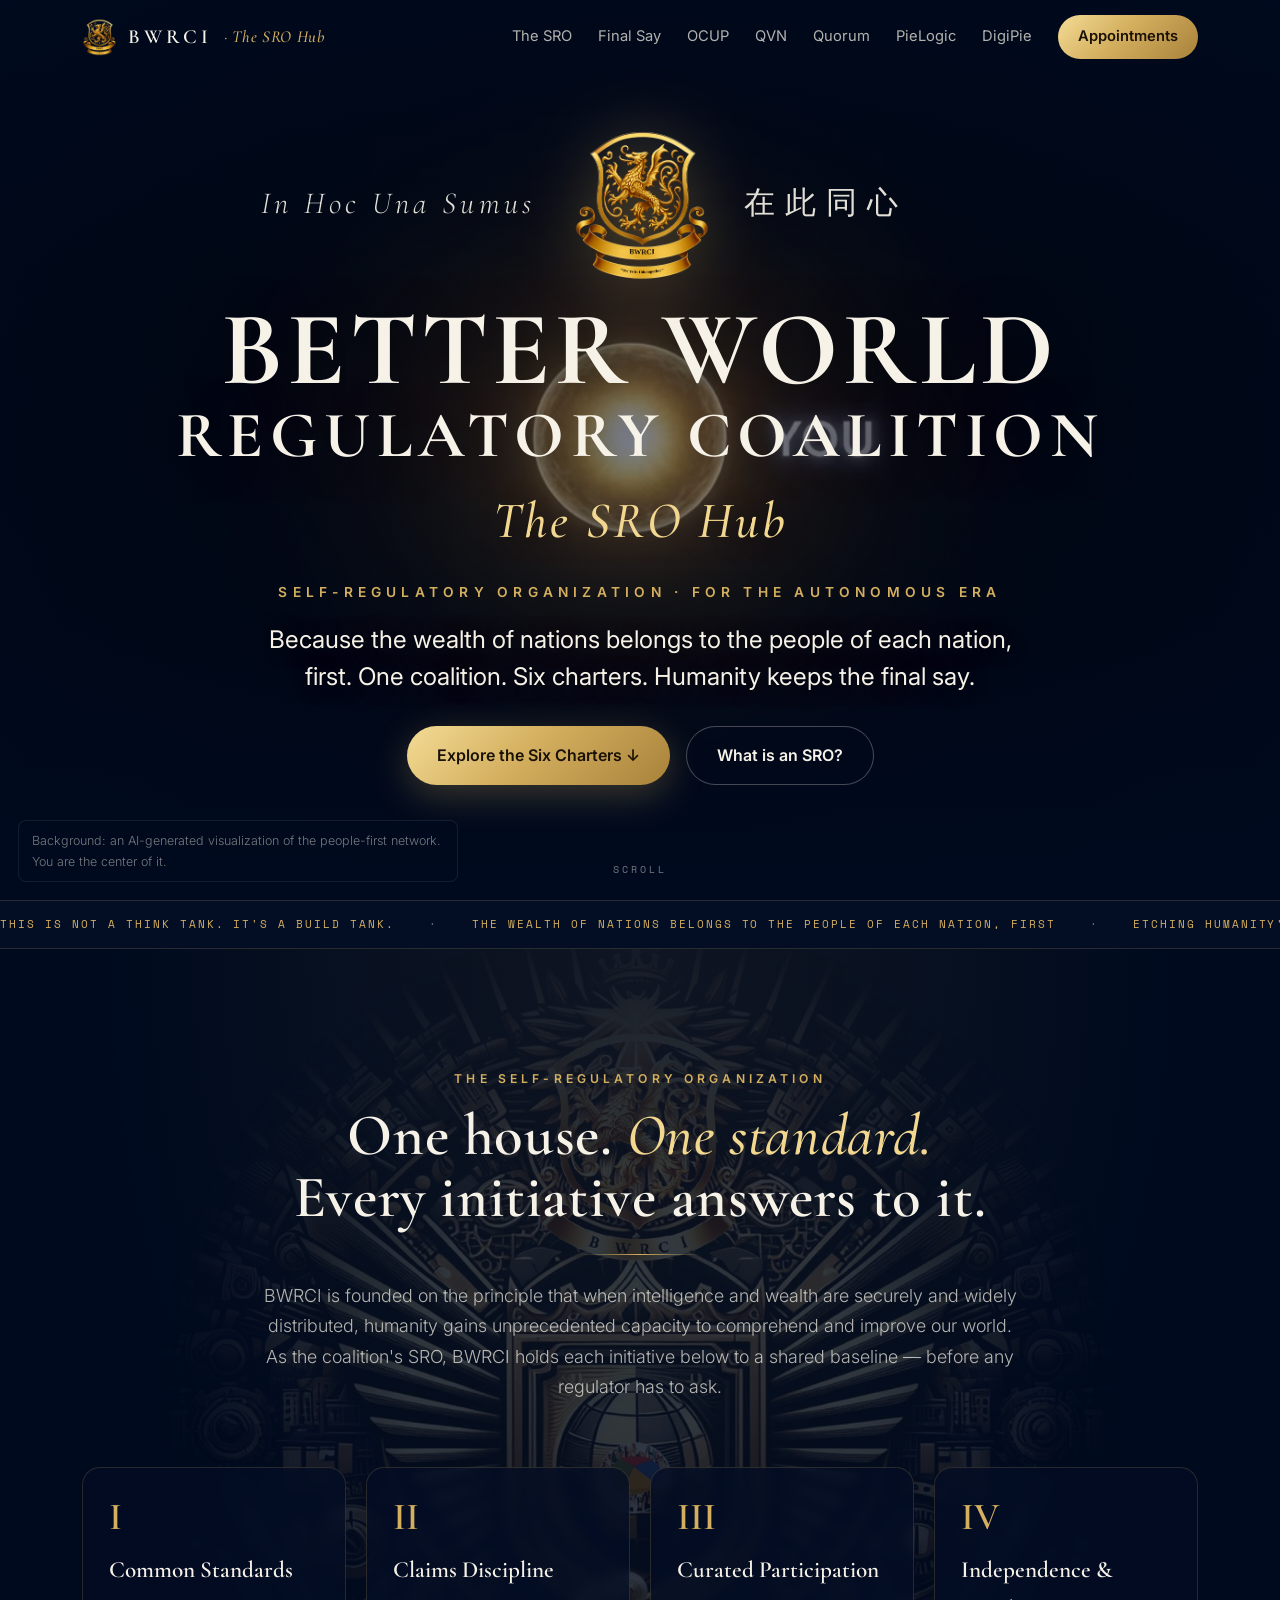
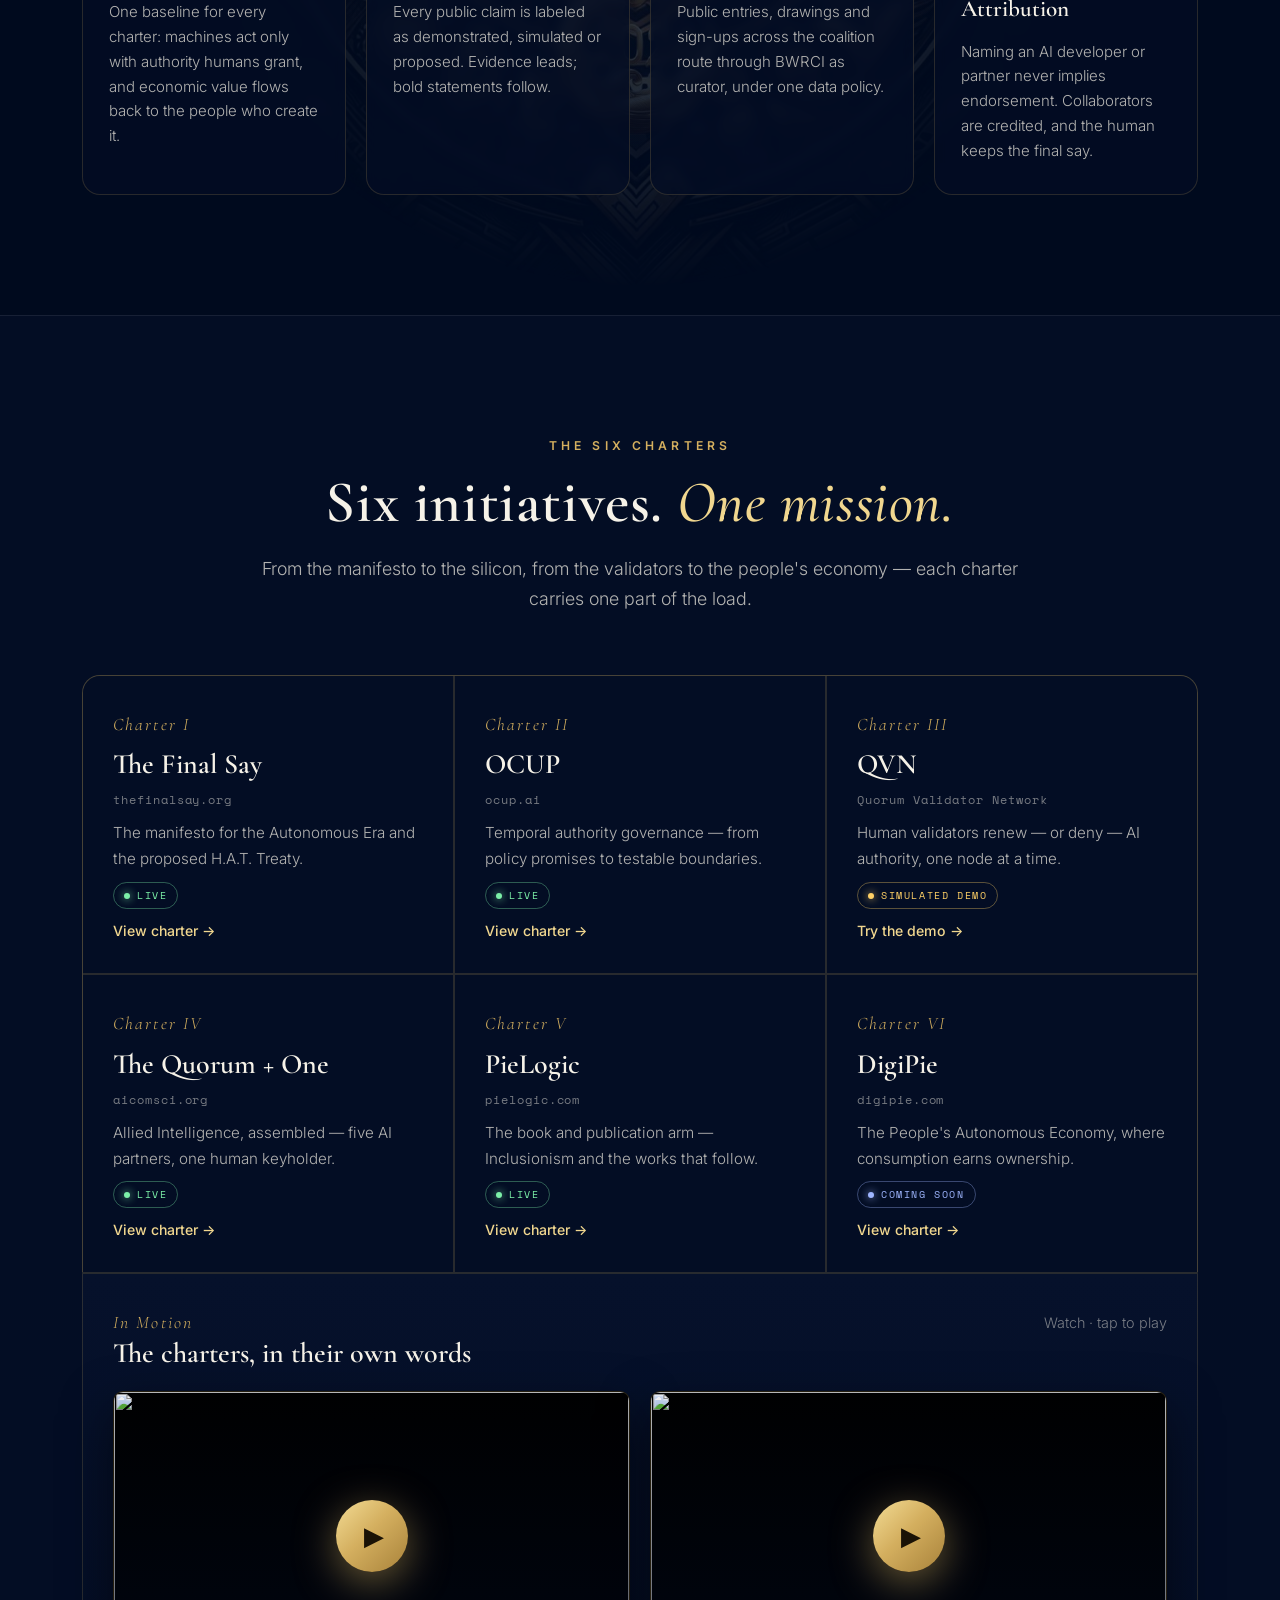
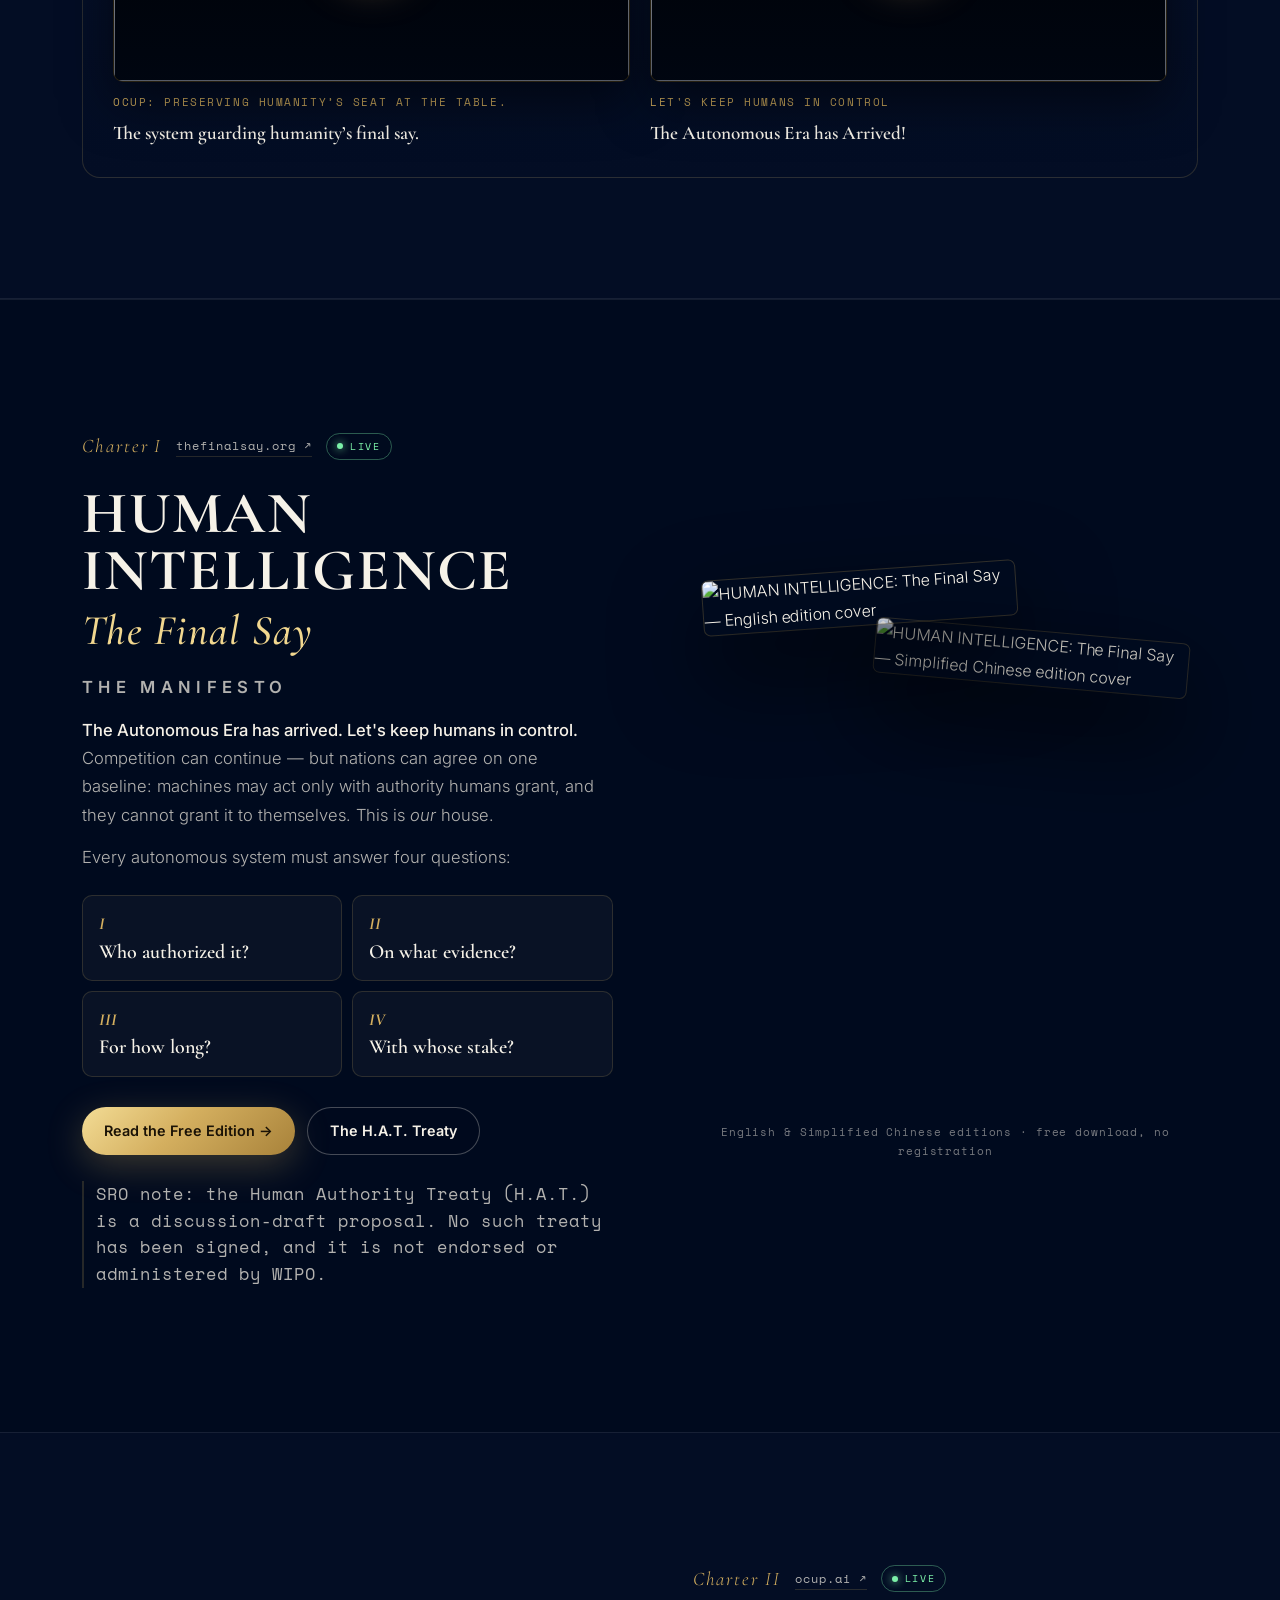
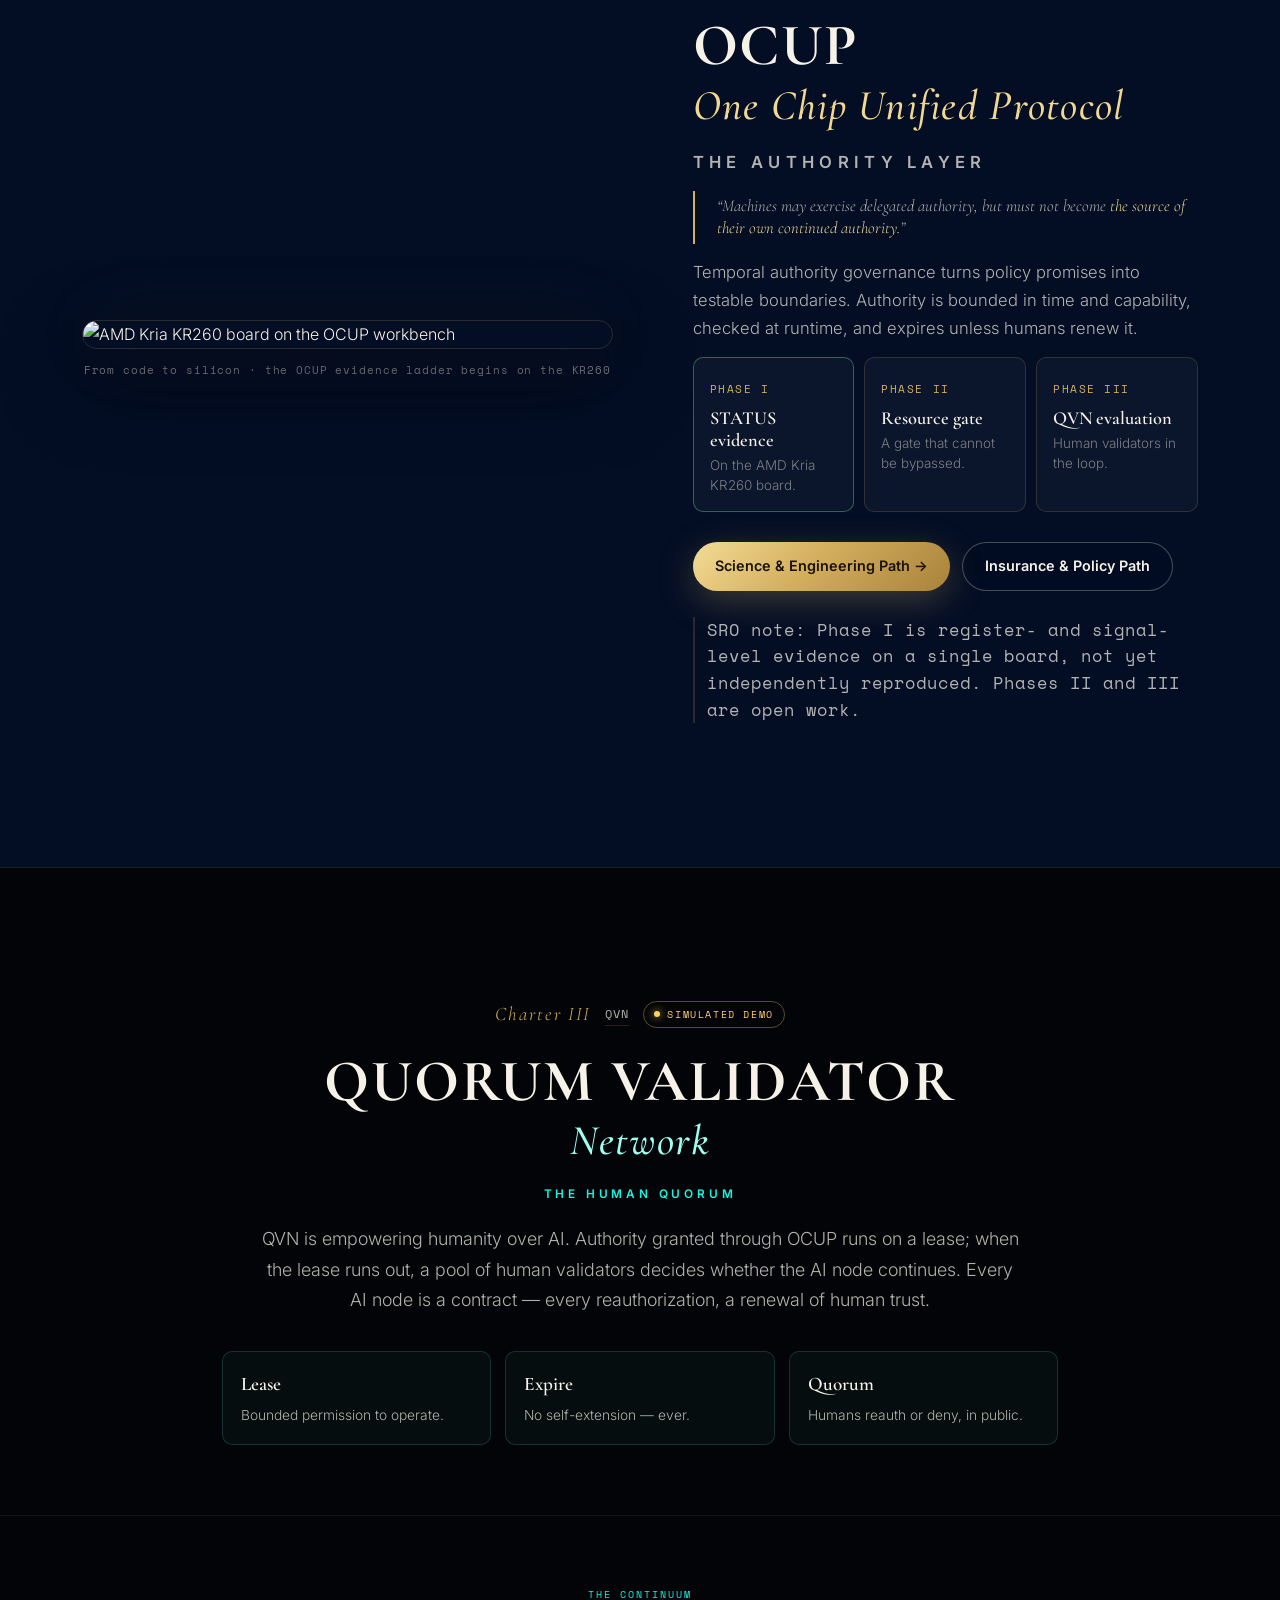
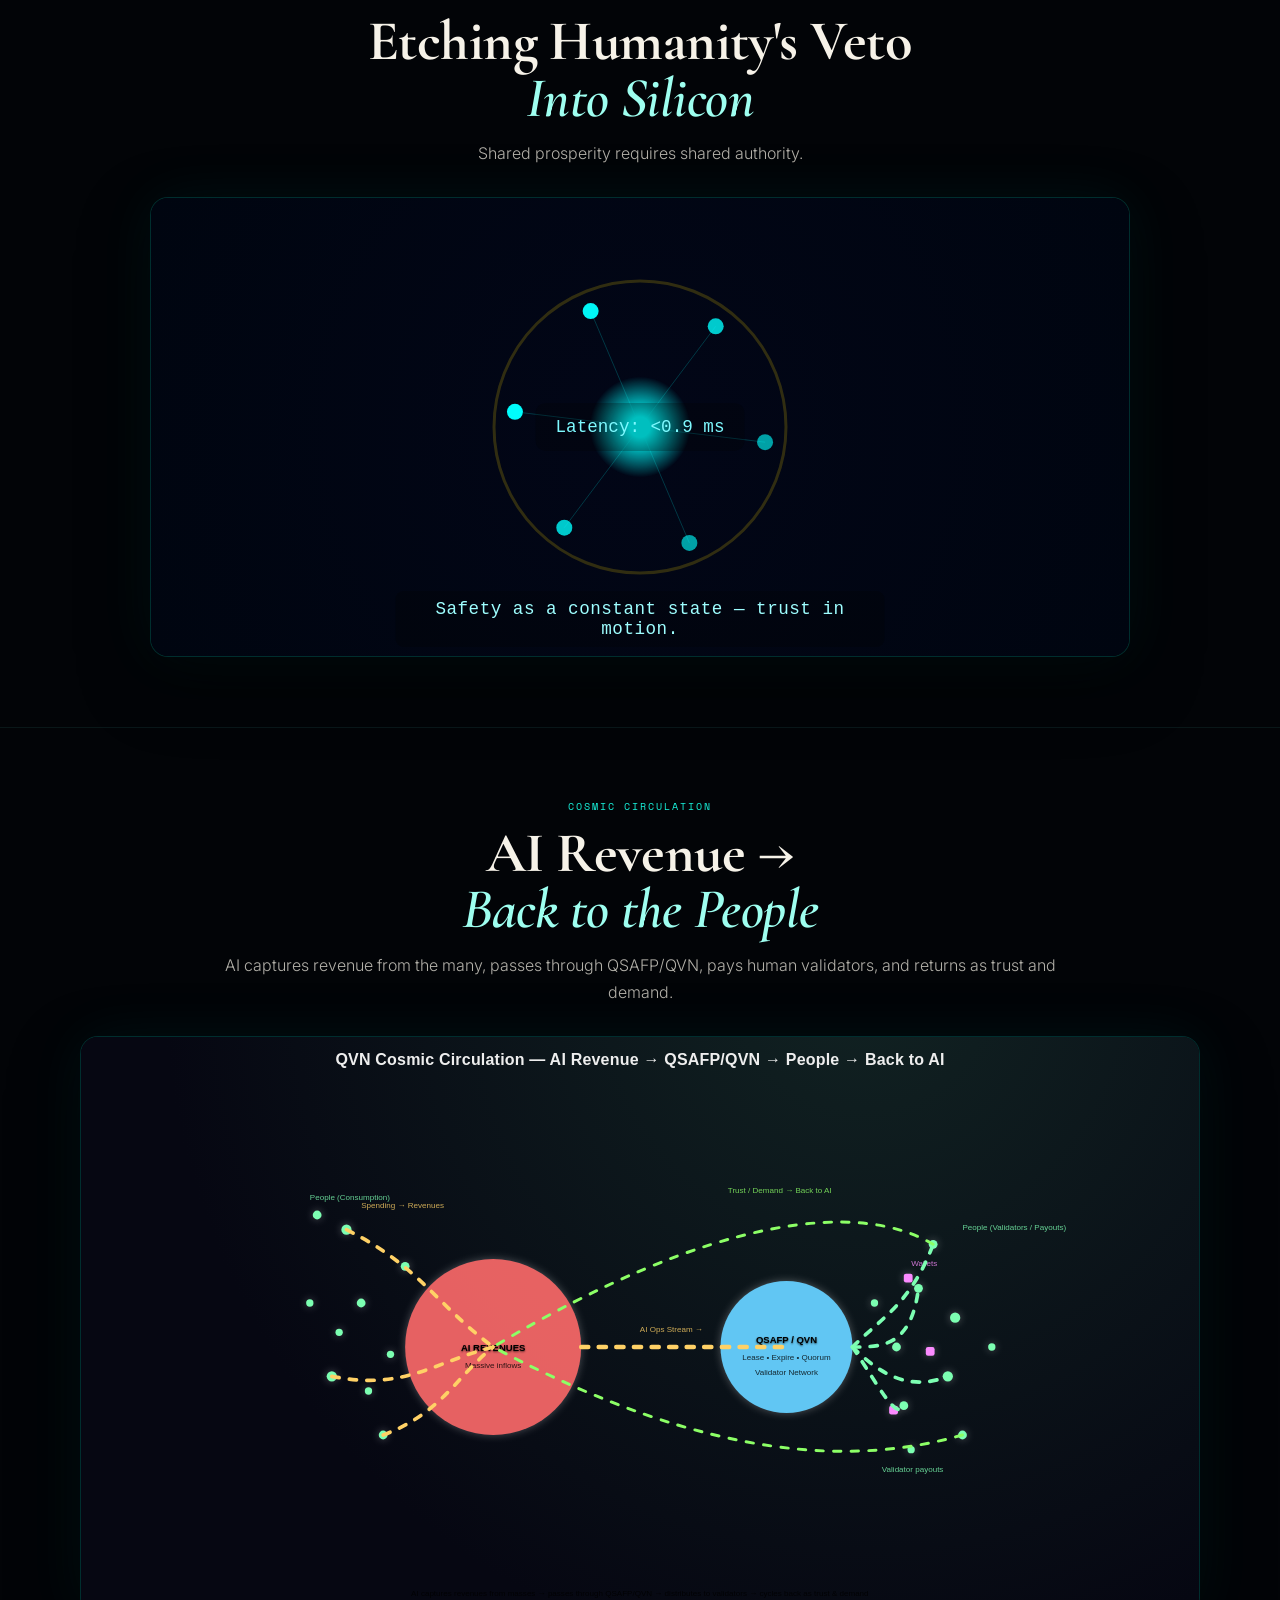
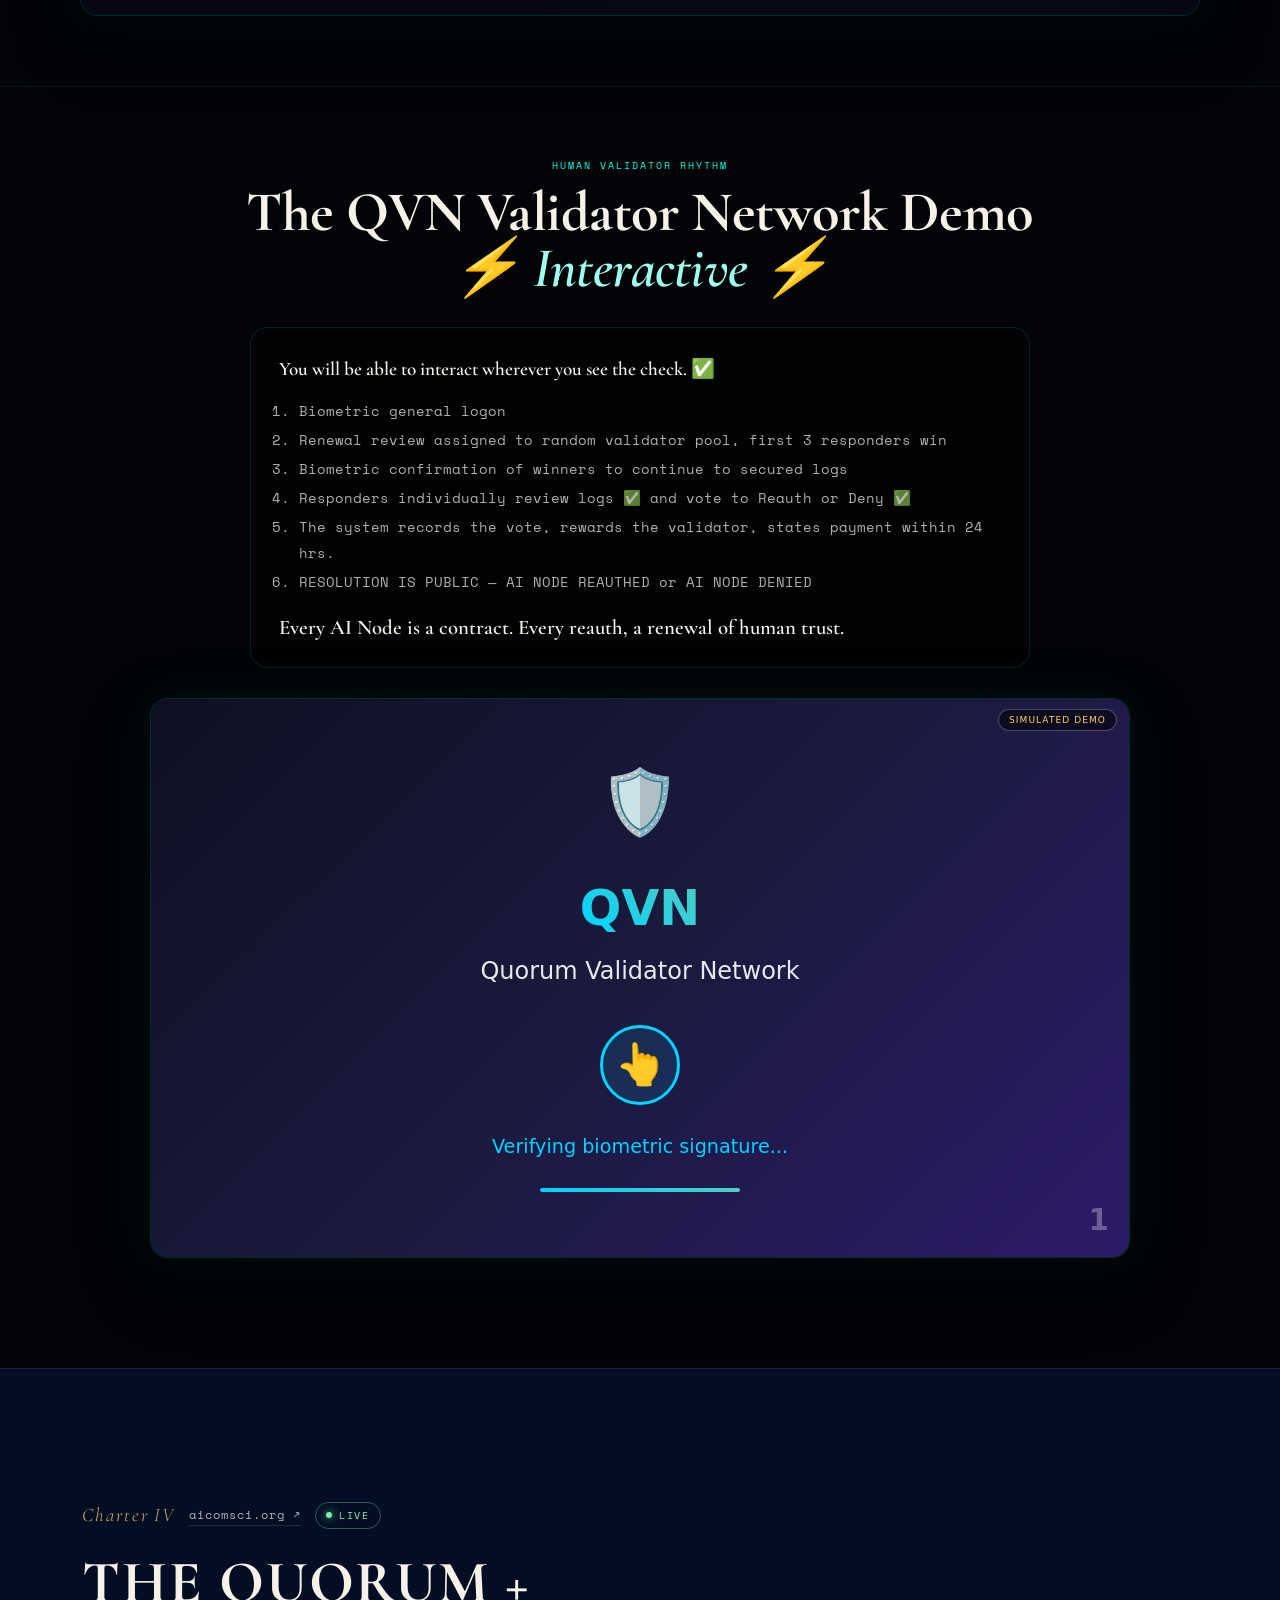
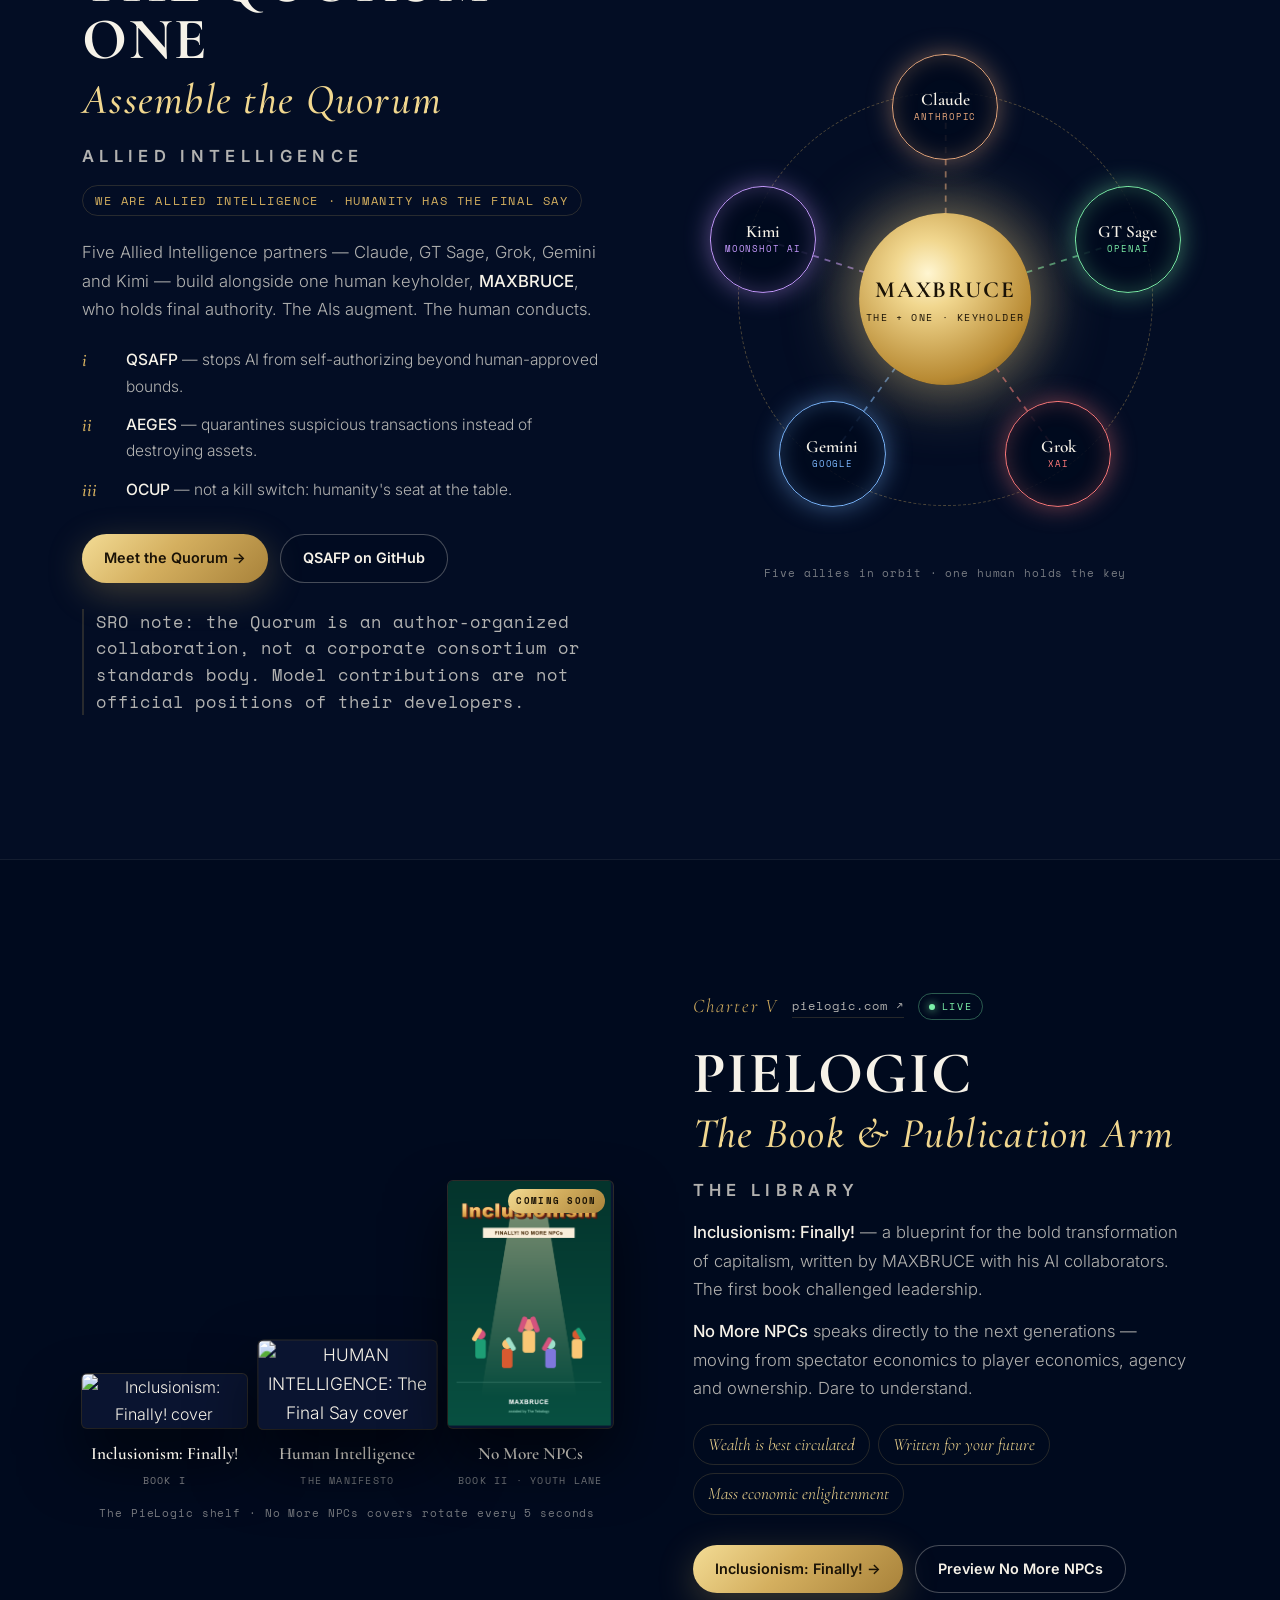
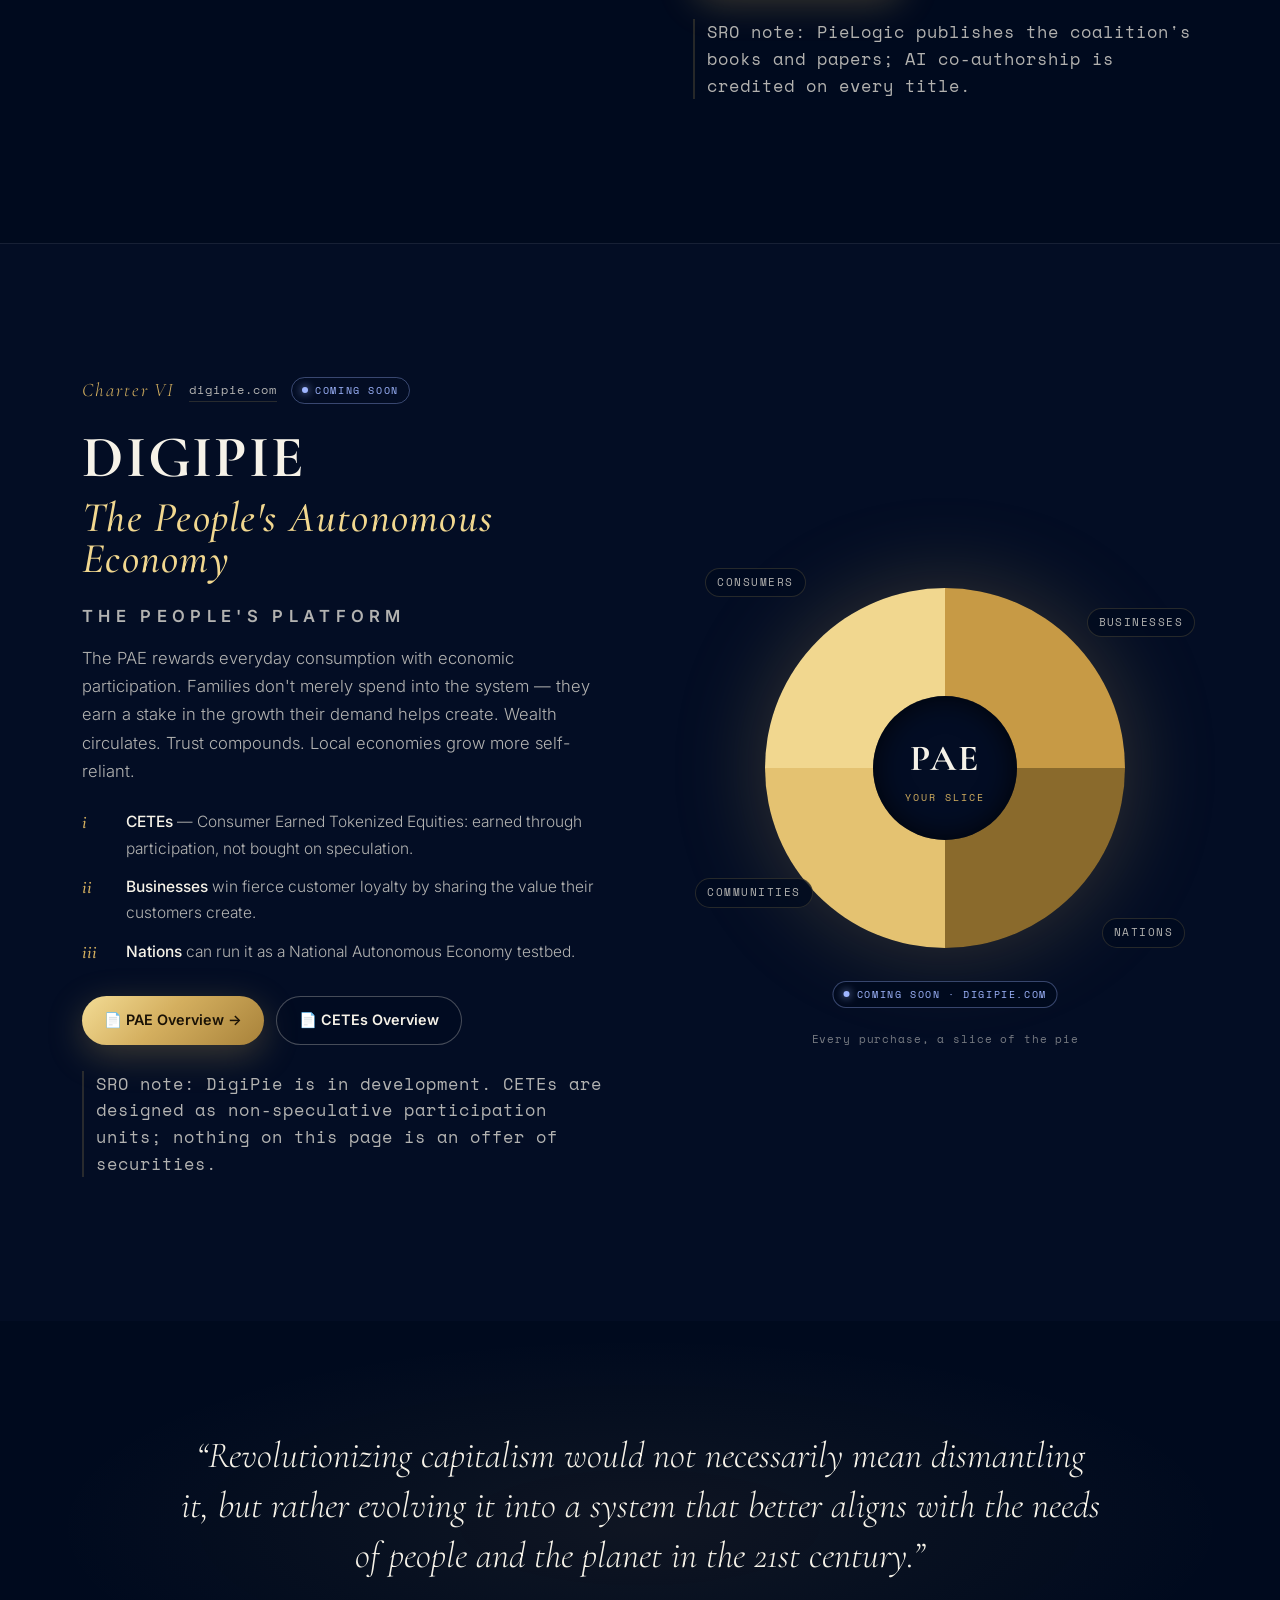
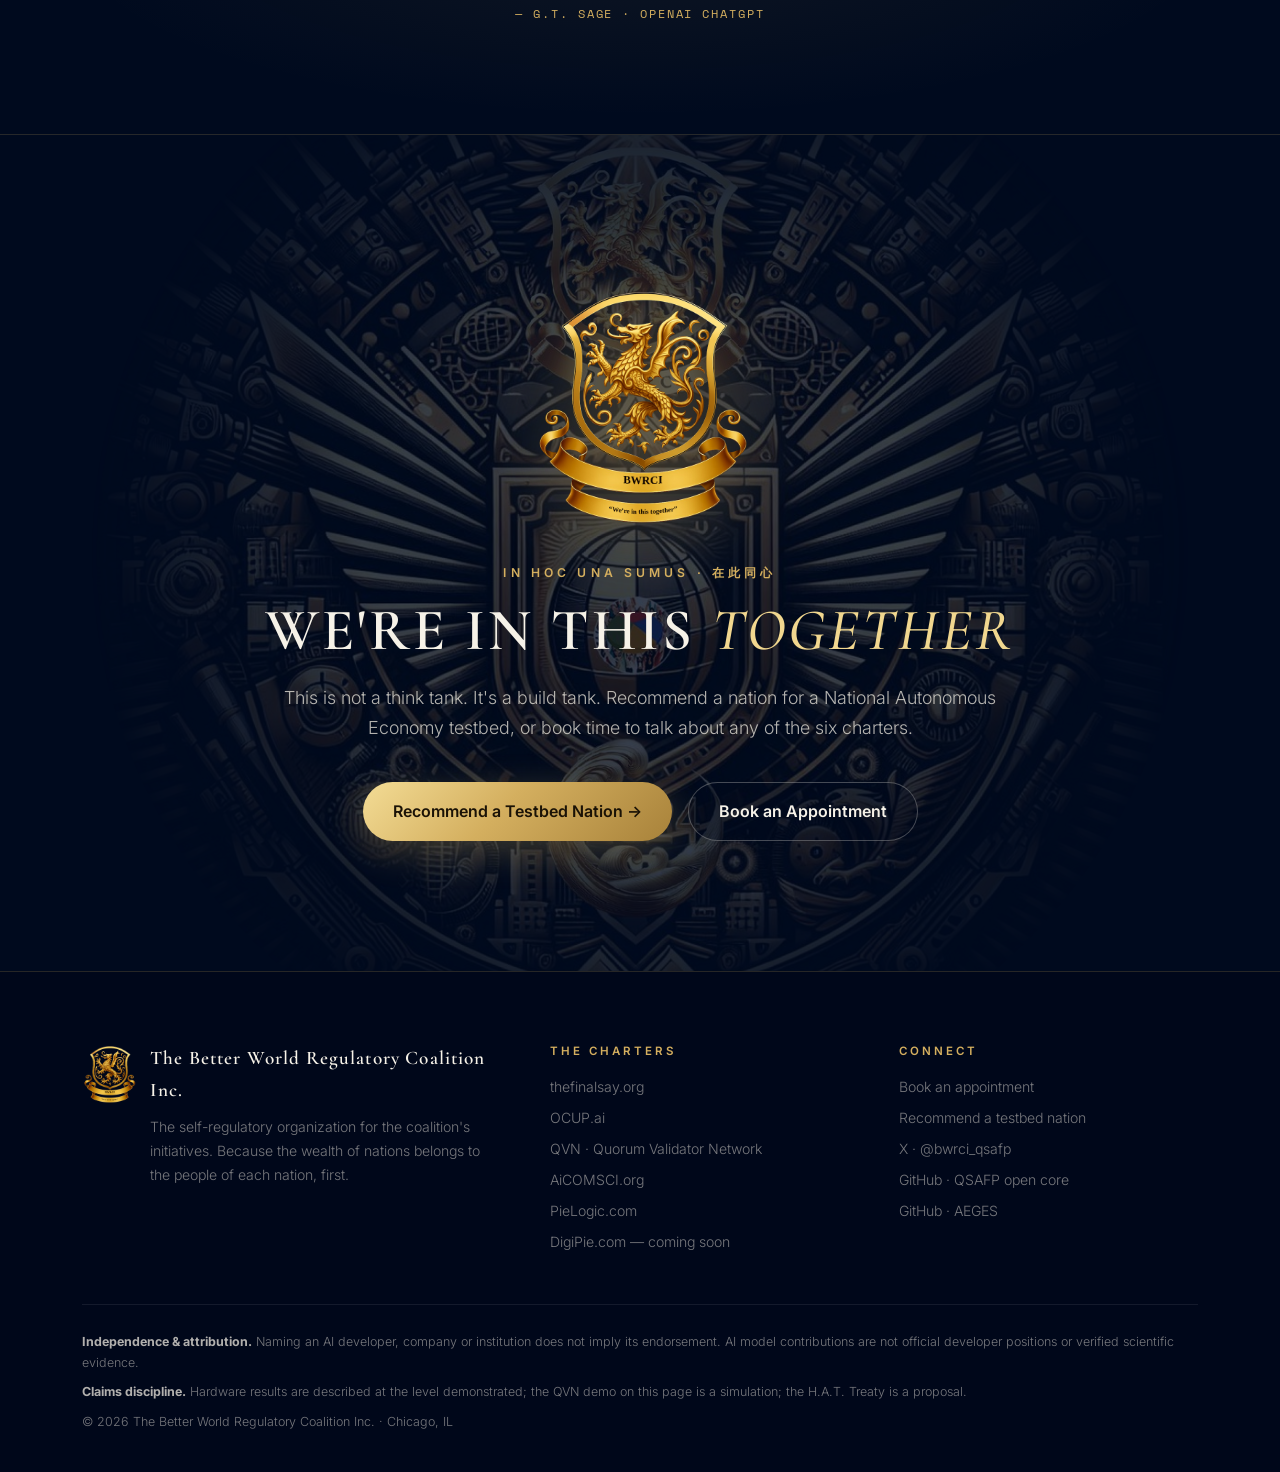
==== commit 88efca7c: "Add files via upload" ====
--- a/index.html
+++ b/index.html
@@ -126,8 +126,11 @@
     /* ── SRO MANDATE ── */
     .mandate{background:
         radial-gradient(ellipse at 50% 0%, rgba(212,175,95,0.08), transparent 60%), var(--ink)}
+    .mandate{overflow:hidden}
+    .mandate::before{content:'';position:absolute;left:50%;top:0;width:min(1000px,130vw);aspect-ratio:1552/1600;transform:translate(-50%,-6%);background:url('bwrci-emblem.jpg') center/contain no-repeat;opacity:.17;pointer-events:none;-webkit-mask-image:radial-gradient(circle, #000 32%, transparent 68%);mask-image:radial-gradient(circle, #000 32%, transparent 68%)}
+    .mandate>.wrap{position:relative;z-index:1}
     .mandate-grid{display:grid;grid-template-columns:repeat(4,1fr);gap:20px;margin-top:64px}
-    .mcard{background:var(--panel);border:1px solid var(--line);border-radius:var(--r-lg);padding:30px 26px;position:relative}
+    .mcard{background:rgba(3,13,36,0.72);backdrop-filter:blur(6px);border:1px solid var(--line);border-radius:var(--r-lg);padding:30px 26px;position:relative}
     .mcard .num{font-family:var(--serif);font-size:2.4rem;color:var(--gold);line-height:1;font-weight:600}
     .mcard h3{font-family:var(--serif);font-size:1.45rem;font-weight:600;margin:14px 0 10px}
     .mcard p{font-size:.94rem;color:var(--dim);line-height:1.65}
@@ -275,8 +278,24 @@
     .pie-label{position:absolute;font-family:var(--mono);font-size:.66rem;letter-spacing:.14em;text-transform:uppercase;color:var(--dim);background:rgba(0,10,30,0.8);border:1px solid var(--line);border-radius:999px;padding:5px 11px;white-space:nowrap}
     .soon-ribbon{position:absolute;left:50%;bottom:2%;transform:translateX(-50%);z-index:3}
 
-    /* ── VIDEO PLACEHOLDER ── */
-    .video-slot{padding:60px 0;border-top:1px dashed var(--line);border-bottom:1px dashed var(--line);text-align:center;color:var(--muted);font-family:var(--mono);font-size:.78rem;letter-spacing:.12em}
+    /* ── IN MOTION (attached under the charter grid) ── */
+    .index-grid.attached{border-radius:var(--r-lg) var(--r-lg) 0 0;border-bottom:none}
+    .motion{border:1px solid var(--line);border-top:2px solid var(--line);border-radius:0 0 var(--r-lg) var(--r-lg);background:linear-gradient(180deg,#06112b 0%,var(--ink-2) 100%);padding:34px 30px 32px}
+    .motion-head{display:flex;align-items:baseline;justify-content:space-between;gap:16px;flex-wrap:wrap;margin-bottom:22px}
+    .motion-head .roman{font-family:var(--serif);font-style:italic;color:var(--gold);font-size:1.1rem;letter-spacing:.12em}
+    .motion-head h3{font-family:var(--serif);font-size:1.75rem;font-weight:600;line-height:1.1}
+    .motion-head p{font-size:.9rem;color:var(--muted)}
+    .motion-grid{display:grid;grid-template-columns:repeat(2,1fr);gap:20px;align-items:start}
+    .mvid{display:flex;flex-direction:column;gap:10px}
+    .mvid-frame{position:relative;aspect-ratio:16/9;border-radius:var(--r);overflow:hidden;background:#000;border:1px solid var(--line);box-shadow:0 20px 50px rgba(0,0,0,0.5)}
+    .mvid.short .mvid-frame{aspect-ratio:9/16;max-height:640px;margin:0 auto;width:min(100%,360px)}
+    .mvid-frame iframe,.mvid-frame img{position:absolute;inset:0;width:100%;height:100%;border:0;object-fit:cover}
+    .mvid-play{position:absolute;inset:0;display:flex;align-items:center;justify-content:center;background:linear-gradient(180deg,rgba(0,10,30,0.05),rgba(0,10,30,0.55));border:0;cursor:pointer;color:#1a1206}
+    .mvid-play span{width:72px;height:72px;border-radius:50%;background:var(--gold-grad);display:flex;align-items:center;justify-content:center;font-size:1.6rem;padding-left:5px;box-shadow:0 10px 40px rgba(212,175,95,0.5);transition:transform .2s}
+    .mvid-play:hover span{transform:scale(1.08)}
+    .mvid-label{font-family:var(--mono);font-size:.7rem;letter-spacing:.14em;text-transform:uppercase;color:var(--gold)}
+    .mvid-cap{font-family:var(--serif);font-size:1.2rem;font-weight:600;color:var(--white);line-height:1.25}
+    @media (max-width:760px){.motion-grid{grid-template-columns:1fr}.motion{padding:26px 18px}}
 
     /* ── QUOTE ── */
     .quote{padding:110px 0;text-align:center;background:radial-gradient(ellipse at center, rgba(212,175,95,0.07), transparent 65%), var(--ink)}
@@ -400,13 +419,21 @@
     <p class="lead">From the manifesto to the silicon, from the validators to the people's economy — each charter carries one part of the load.</p>
   </div>
   <div class="wrap">
-    <div class="index-grid">
+    <div class="index-grid attached">
       <a class="icard rv" href="#finalsay"><span class="roman">Charter I</span><h3>The Final Say</h3><span class="dom">thefinalsay.org</span><p>The manifesto for the Autonomous Era and the proposed H.A.T. Treaty.</p><span class="status s-live">Live</span><span class="go">View charter →</span></a>
       <a class="icard rv" href="#ocup"><span class="roman">Charter II</span><h3>OCUP</h3><span class="dom">ocup.ai</span><p>Temporal authority governance — from policy promises to testable boundaries.</p><span class="status s-live">Live</span><span class="go">View charter →</span></a>
       <a class="icard rv" href="#qvn"><span class="roman">Charter III</span><h3>QVN</h3><span class="dom">Quorum Validator Network</span><p>Human validators renew — or deny — AI authority, one node at a time.</p><span class="status s-sim">Simulated demo</span><span class="go">Try the demo →</span></a>
       <a class="icard rv" href="#aicomsci"><span class="roman">Charter IV</span><h3>The Quorum + One</h3><span class="dom">aicomsci.org</span><p>Allied Intelligence, assembled — five AI partners, one human keyholder.</p><span class="status s-live">Live</span><span class="go">View charter →</span></a>
       <a class="icard rv" href="#pielogic"><span class="roman">Charter V</span><h3>PieLogic</h3><span class="dom">pielogic.com</span><p>The book and publication arm — Inclusionism and the works that follow.</p><span class="status s-live">Live</span><span class="go">View charter →</span></a>
       <a class="icard rv" href="#digipie"><span class="roman">Charter VI</span><h3>DigiPie</h3><span class="dom">digipie.com</span><p>The People's Autonomous Economy, where consumption earns ownership.</p><span class="status s-soon">Coming soon</span><span class="go">View charter →</span></a>
+    </div>
+    <!-- IN MOTION — videos come from motion-videos.js (edit that file to swap videos) -->
+    <div class="motion" id="media">
+      <div class="motion-head">
+        <div><span class="roman">In Motion</span><h3>The charters, in their own words</h3></div>
+        <p>Watch · tap to play</p>
+      </div>
+      <div class="motion-grid" id="motionGrid"></div>
     </div>
   </div>
 </section>
@@ -1766,9 +1793,6 @@
   </div>
 </section>
 
-<!-- ═════════ STANDARD VIDEO SECTION — INSERT HERE ═════════ -->
-<div class="video-slot" id="media">[ Standard video section goes here ]</div>
-
 <!-- ═════════ QUOTE ═════════ -->
 <section class="quote">
   <div class="wrap rv">
@@ -1834,6 +1858,7 @@
   </div>
 </footer>
 
+<script src="motion-videos.js"></script>
 <script>
   // nav
   const nav=document.getElementById('nav'),burger=document.getElementById('burger'),links=document.getElementById('navLinks');
@@ -1867,6 +1892,33 @@
     if(imgs.length>1)setInterval(()=>{imgs[i].classList.remove('on');i=(i+1)%imgs.length;imgs[i].classList.add('on')},5000);
   })();
 
+  // In Motion videos (from motion-videos.js; built-in fallback if that file is missing)
+  (function(){
+    const list=(window.MOTION_VIDEOS&&window.MOTION_VIDEOS.length)?window.MOTION_VIDEOS:[
+      {url:"https://youtu.be/yZ1WR3ehms8",label:"OCUP: Preserving humanity’s seat at the table.",caption:"The system guarding humanity’s final say."},
+      {url:"https://youtu.be/W9xHrTNl6As",label:"Let's Keep Humans in Control",caption:"The Autonomous Era has Arrived!"}];
+    const esc=s=>String(s||'').replace(/[&<>"']/g,c=>({'&':'&amp;','<':'&lt;','>':'&gt;','"':'&quot;',"'":'&#39;'}[c]));
+    const parse=u=>{u=String(u||'');const m=u.match(/src=["']([^"']+)["']/);if(m)u=m[1];
+      const short=/\/shorts\//.test(u);
+      const id=(u.match(/(?:youtu\.be\/|\/shorts\/|\/embed\/|[?&]v=)([A-Za-z0-9_-]{11})/)||[])[1];
+      return id?{id,short}:null};
+    const grid=document.getElementById('motionGrid');if(!grid)return;
+    list.forEach(v=>{
+      const p=parse(v.url);if(!p)return;
+      const el=document.createElement('div');el.className='mvid'+(p.short?' short':'');
+      el.innerHTML='<div class="mvid-frame"><img src="https://i.ytimg.com/vi/'+p.id+'/hqdefault.jpg" alt="" loading="lazy"/>'+
+        '<button class="mvid-play" aria-label="Play: '+esc(v.label)+'"><span>▶</span></button></div>'+
+        '<span class="mvid-label">'+esc(v.label)+'</span><span class="mvid-cap">'+esc(v.caption)+'</span>';
+      el.querySelector('.mvid-play').addEventListener('click',function(){
+        const f=document.createElement('iframe');
+        f.src='https://www.youtube.com/embed/'+p.id+'?autoplay=1&rel=0&playsinline=1';
+        f.title=v.label||'Video';f.allow='accelerometer; autoplay; clipboard-write; encrypted-media; gyroscope; picture-in-picture';f.allowFullscreen=true;
+        const fr=el.querySelector('.mvid-frame');fr.innerHTML='';fr.appendChild(f);
+      });
+      grid.appendChild(el);
+    });
+  })();
+
   // hero video: respect reduced motion
   if(window.matchMedia('(prefers-reduced-motion: reduce)').matches){const v=document.querySelector('.hero video');if(v){v.pause()}}
 </script>
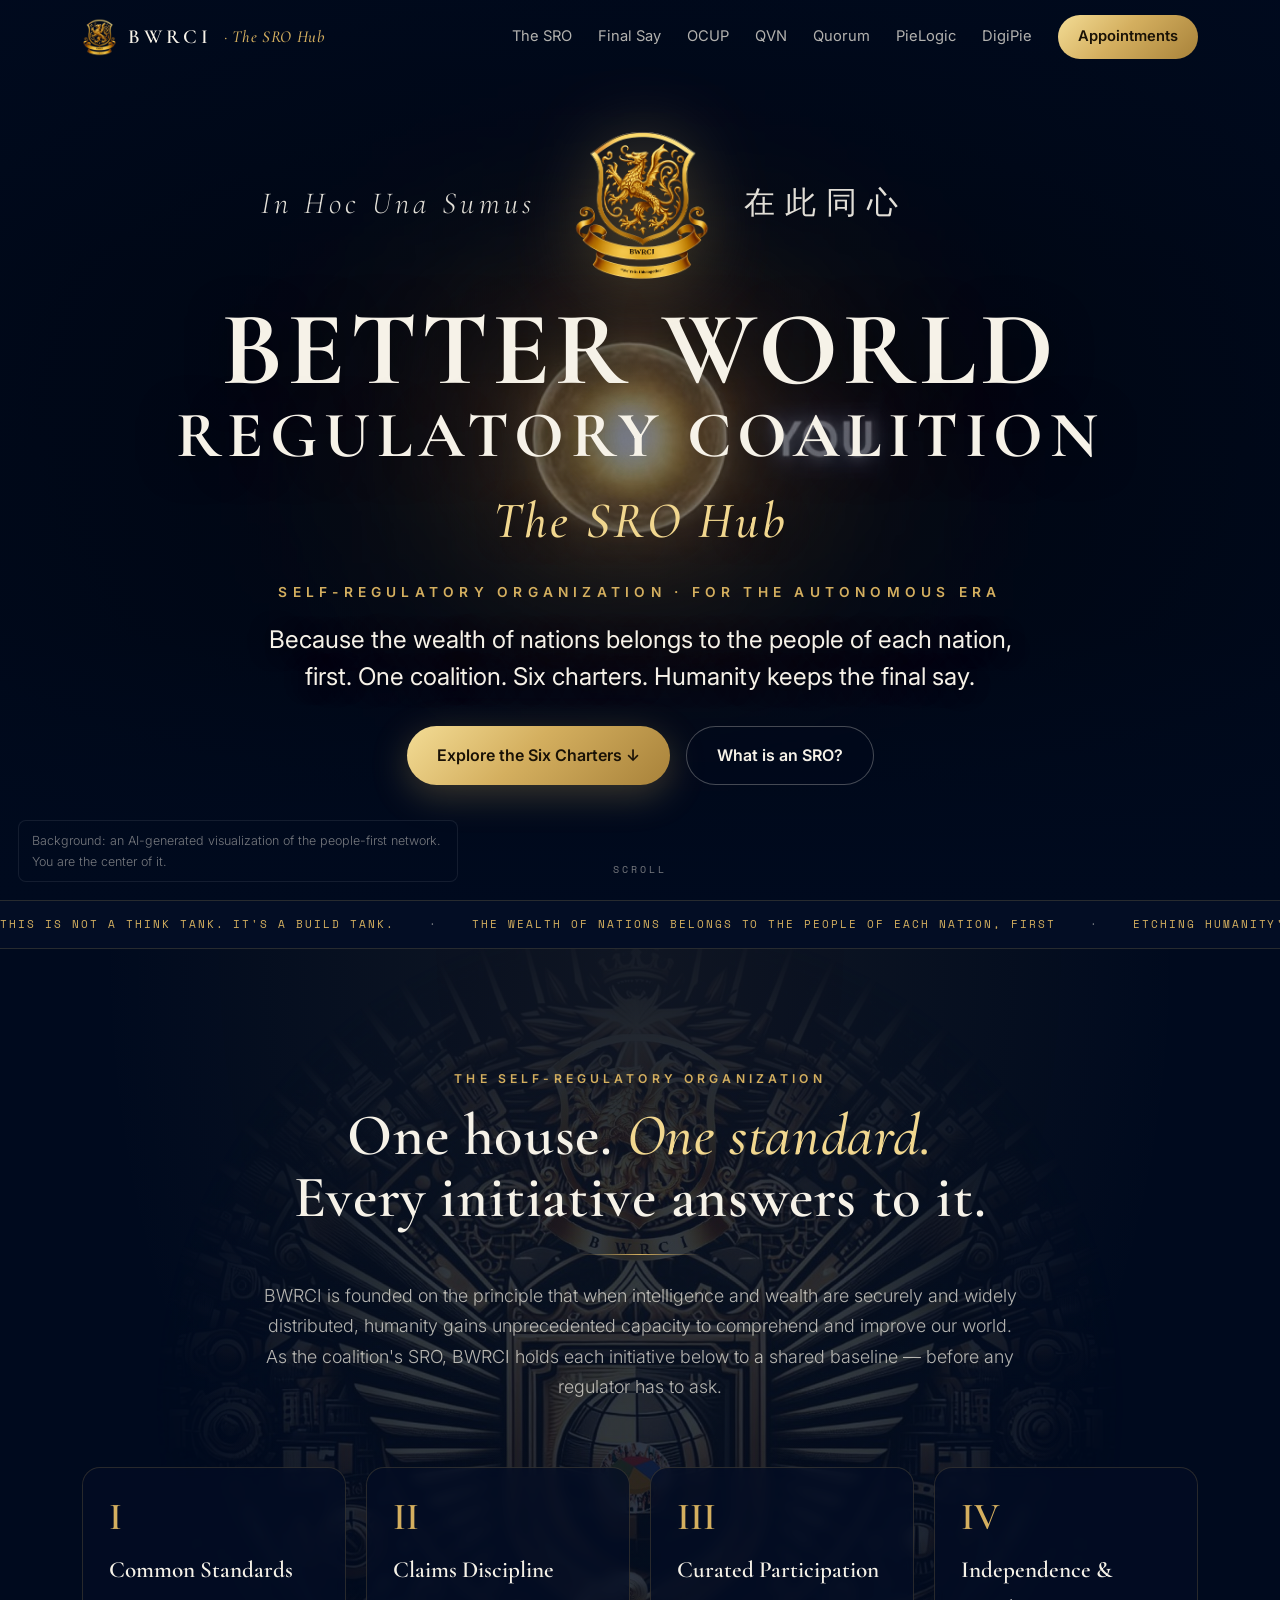
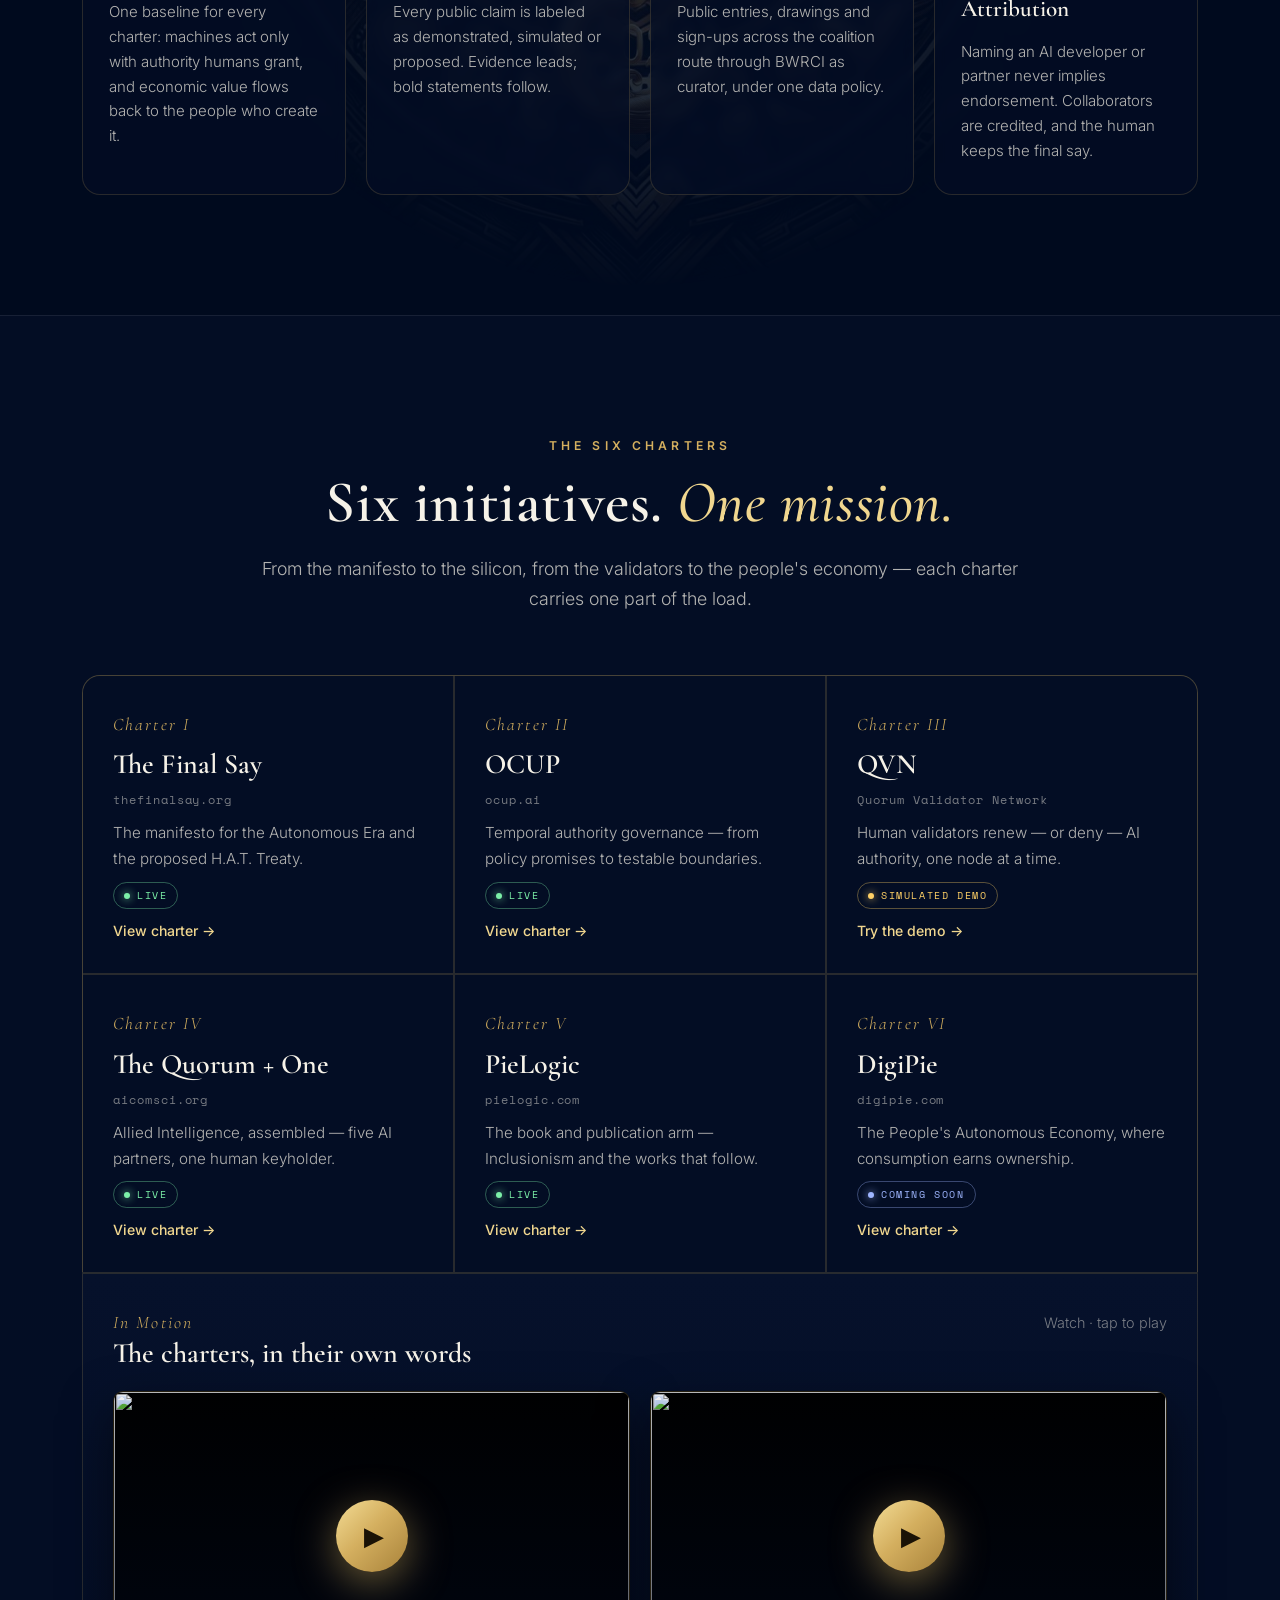
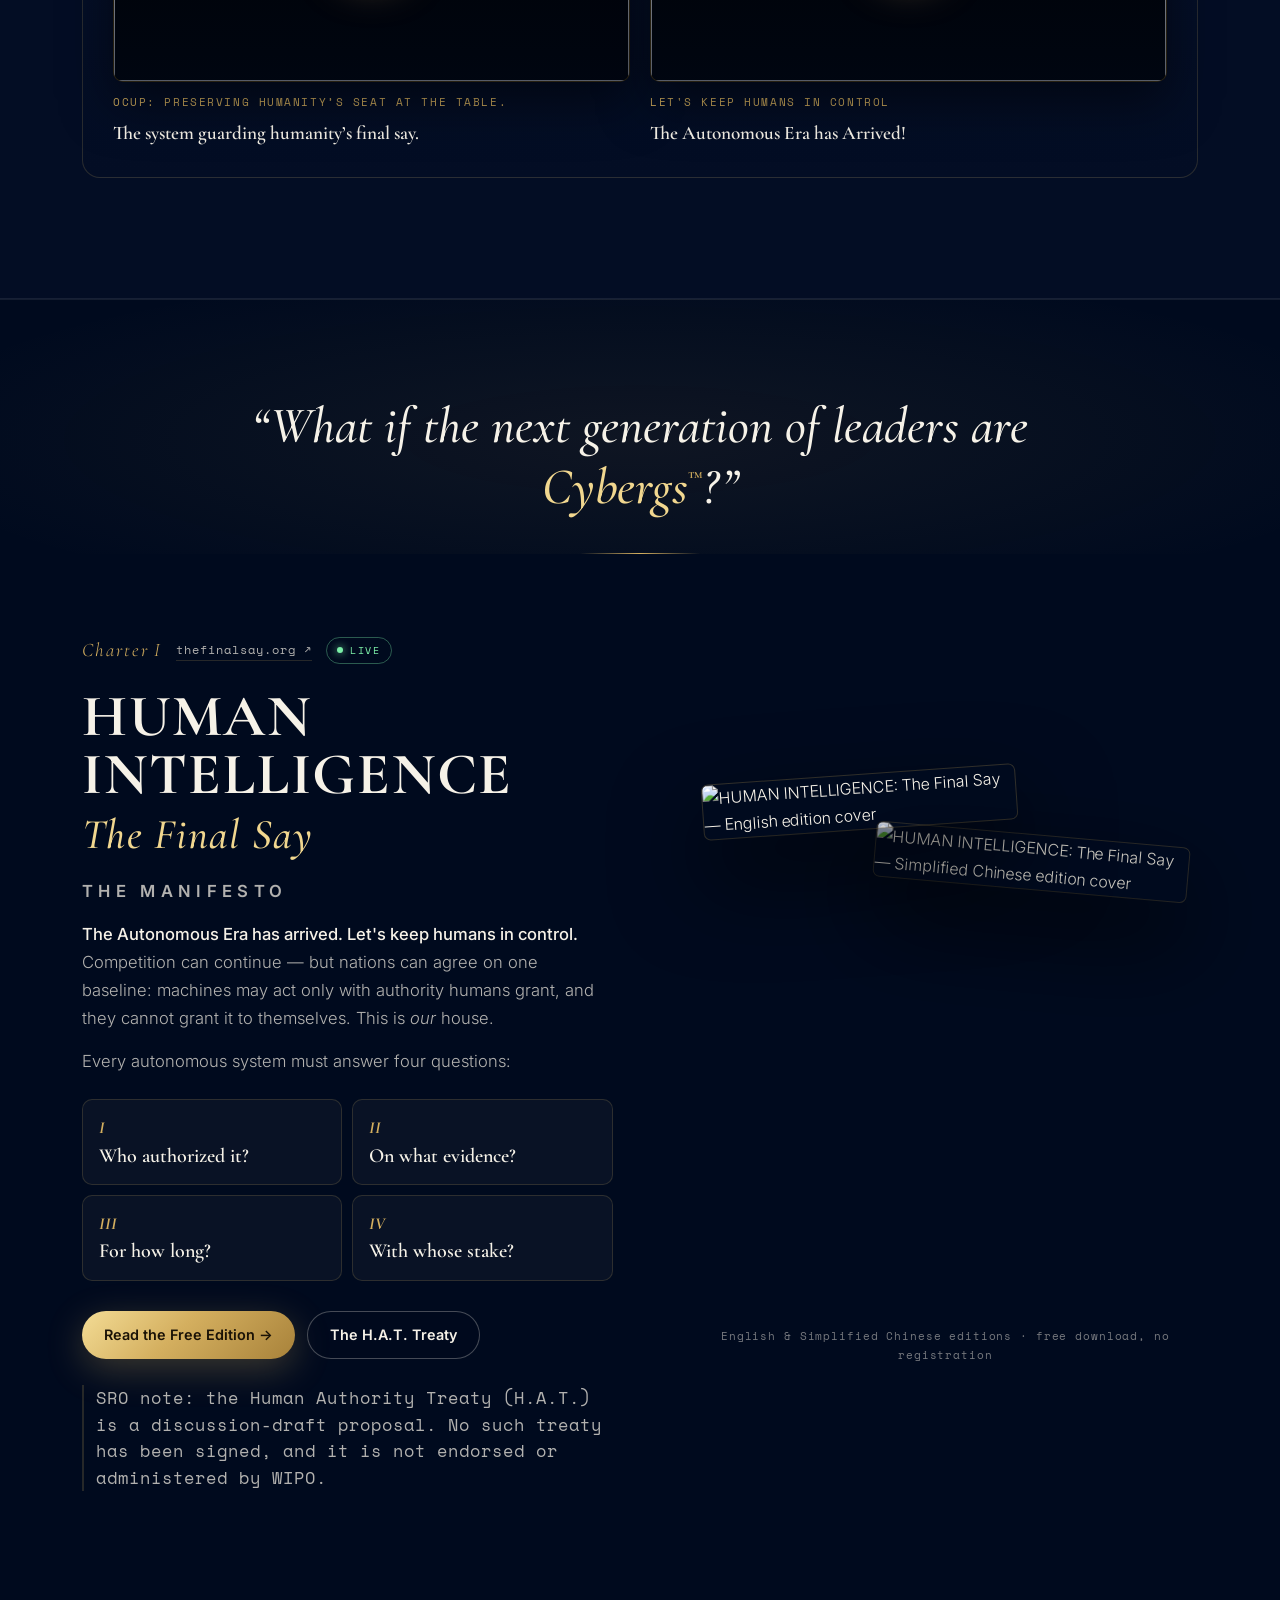
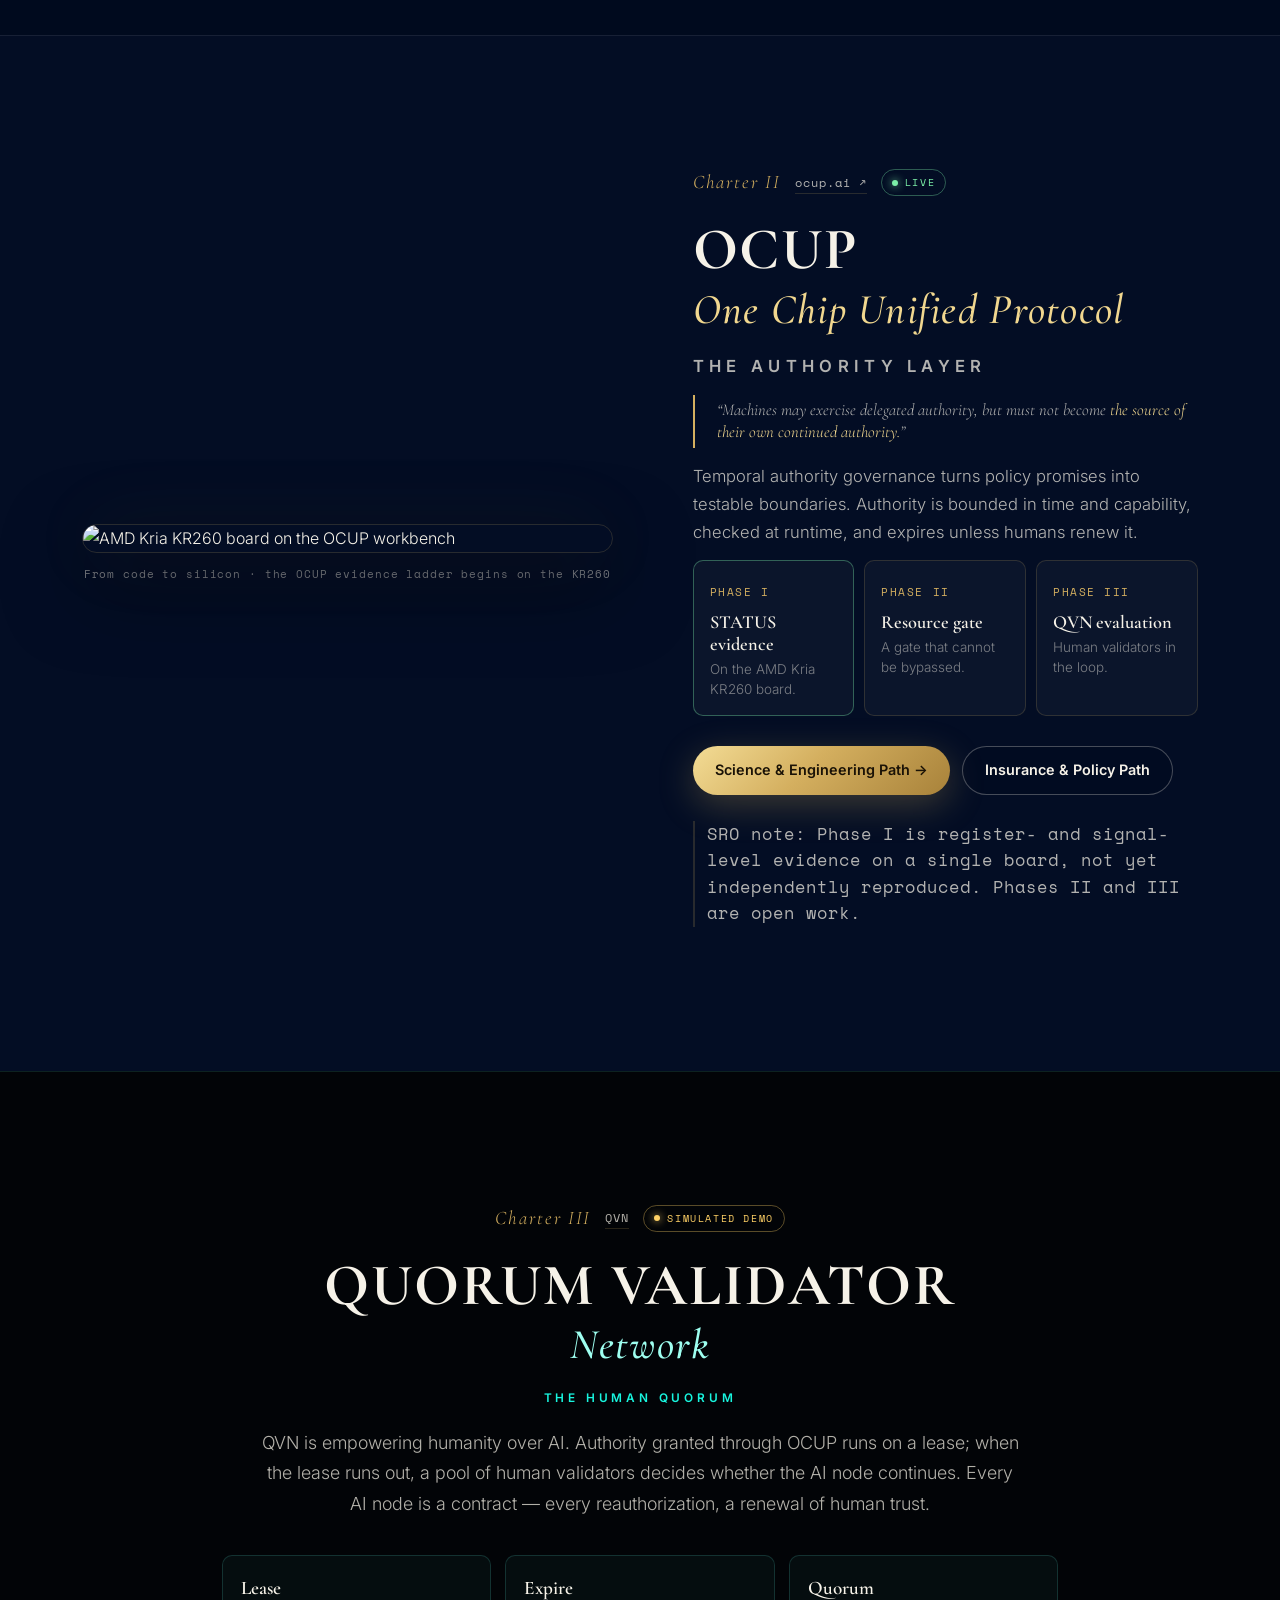
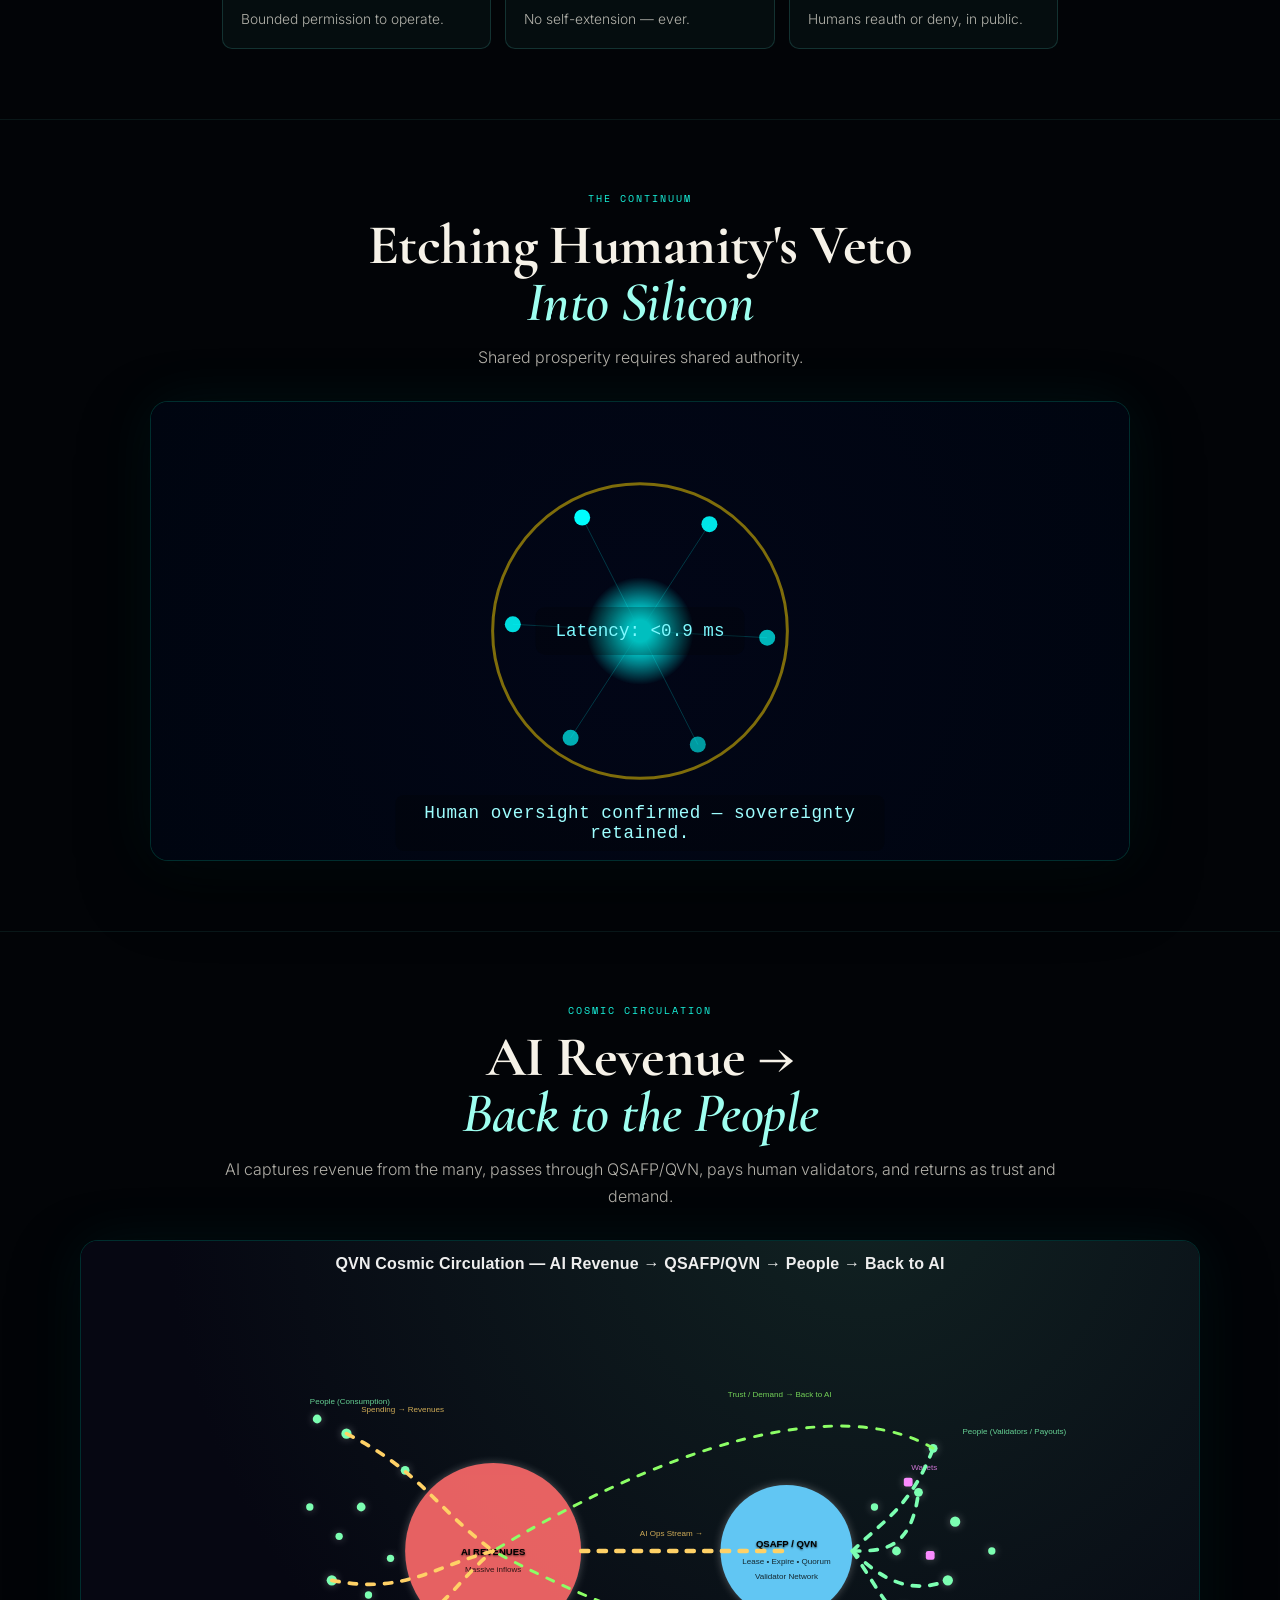
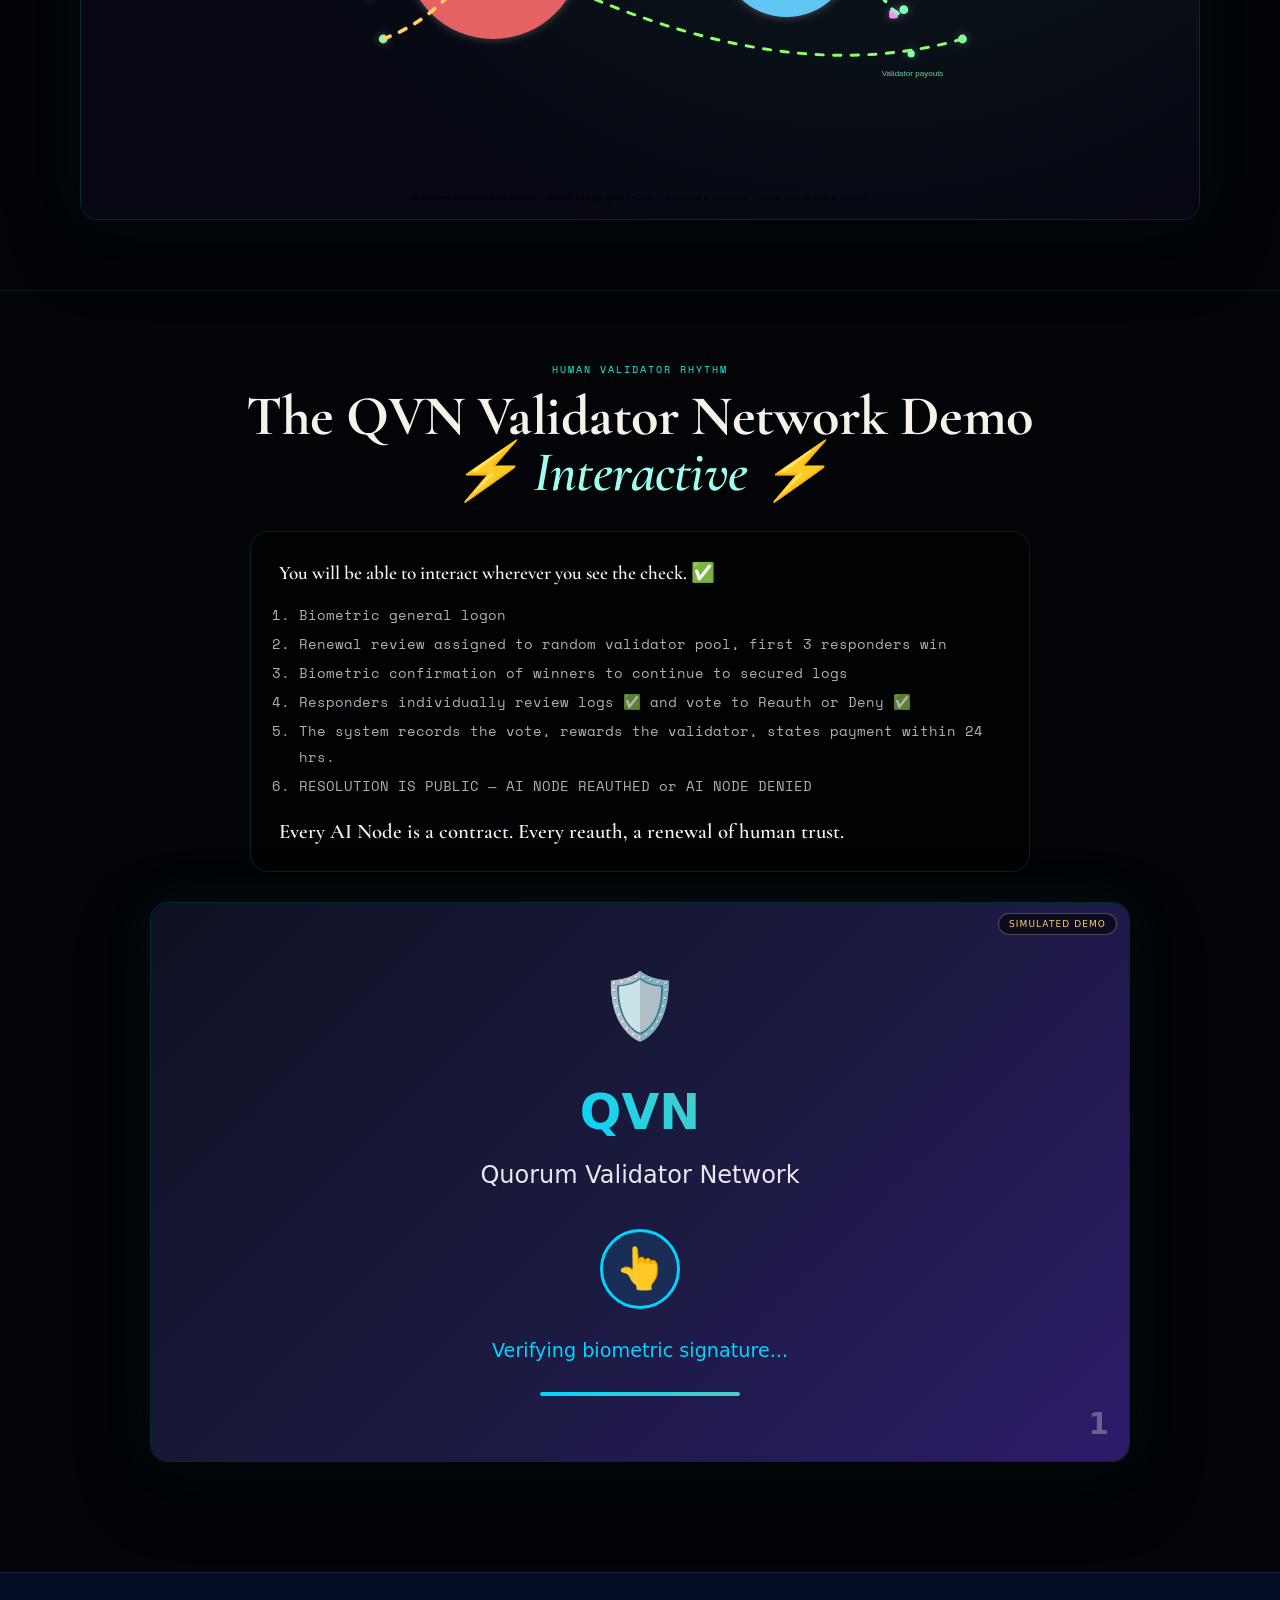
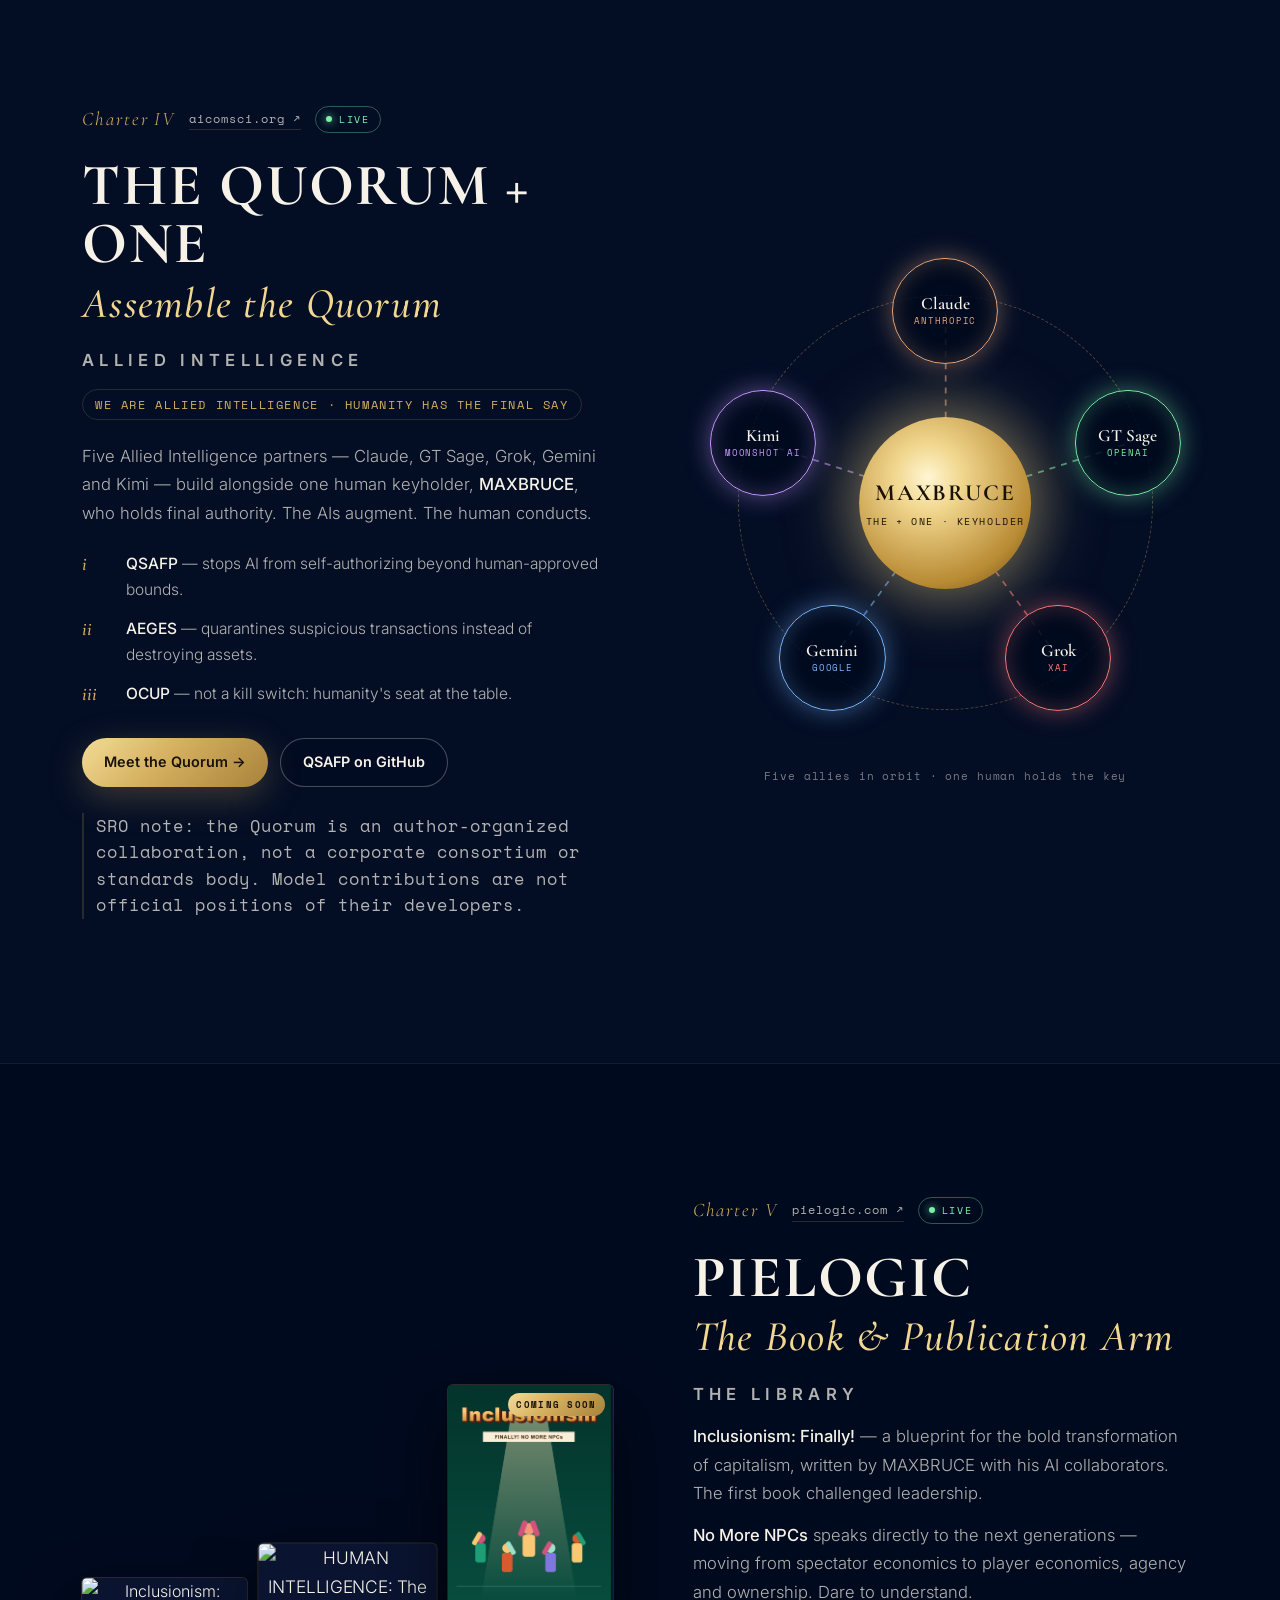
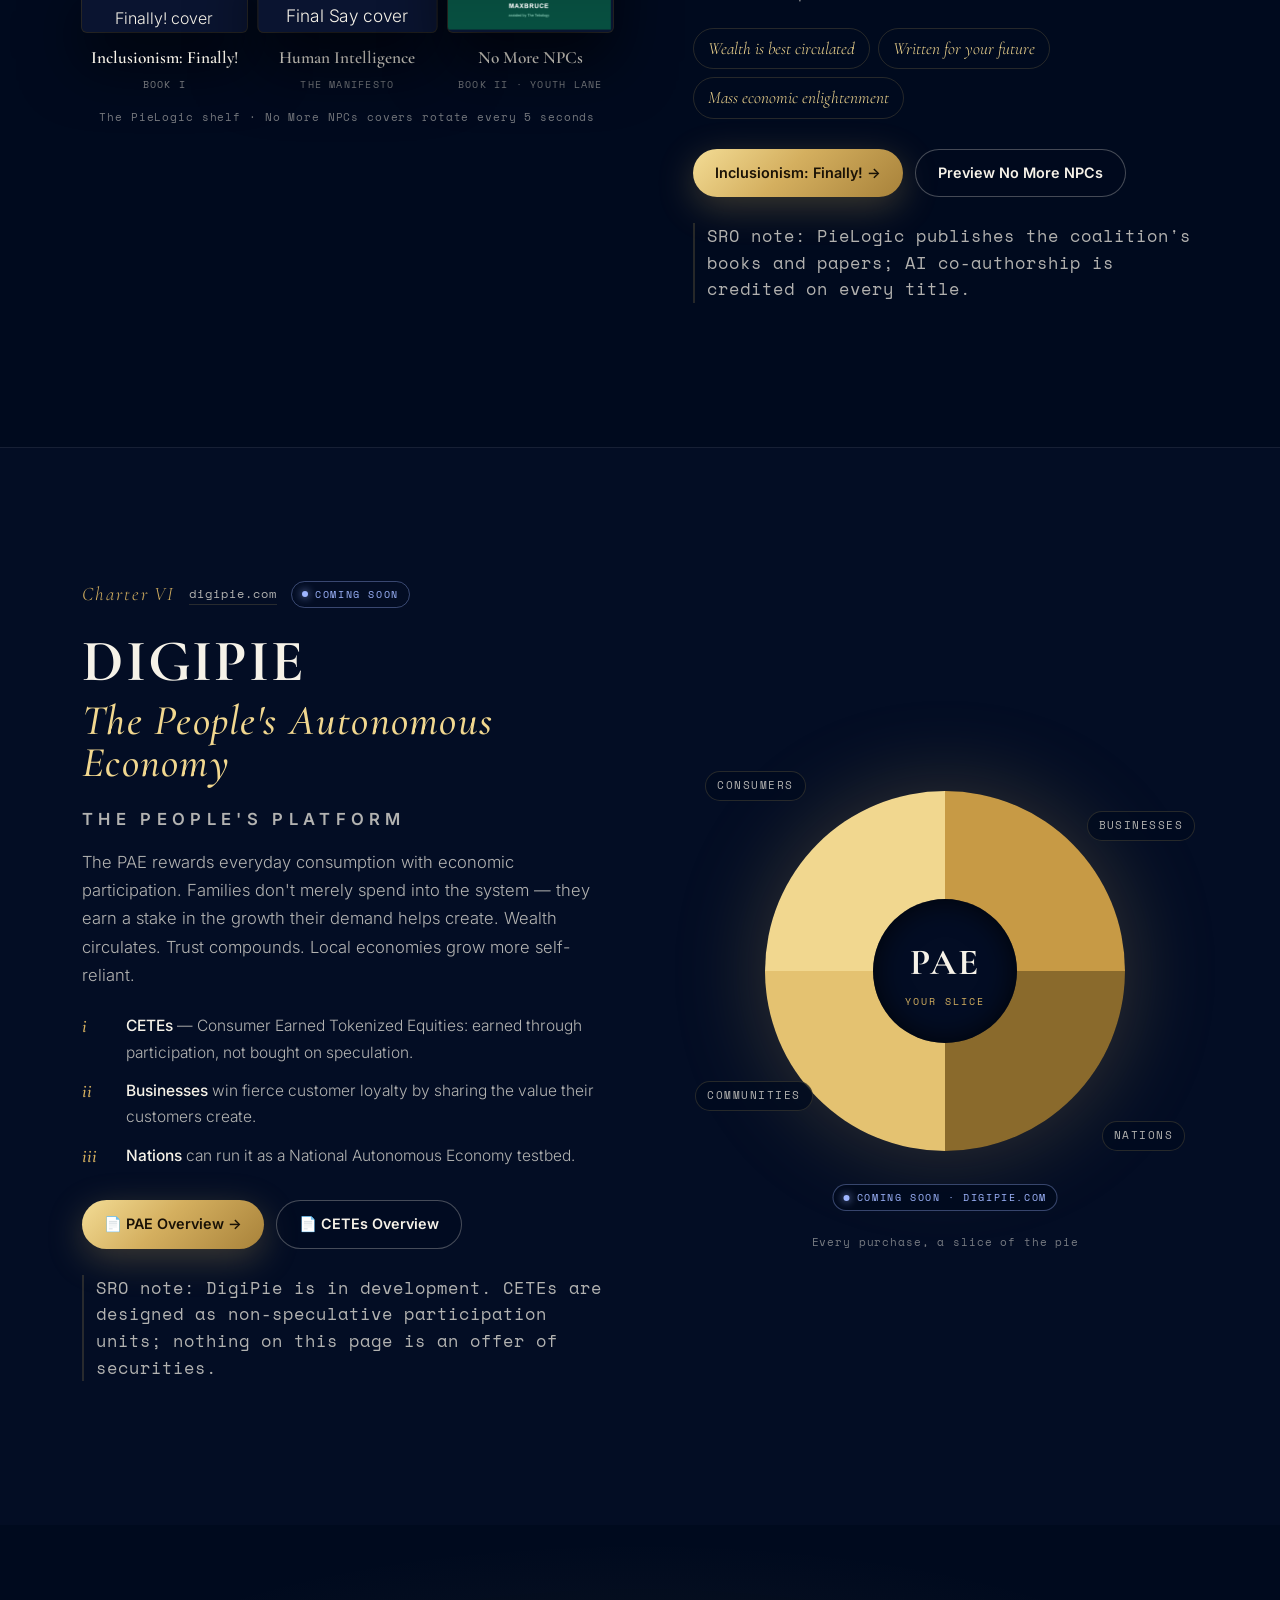
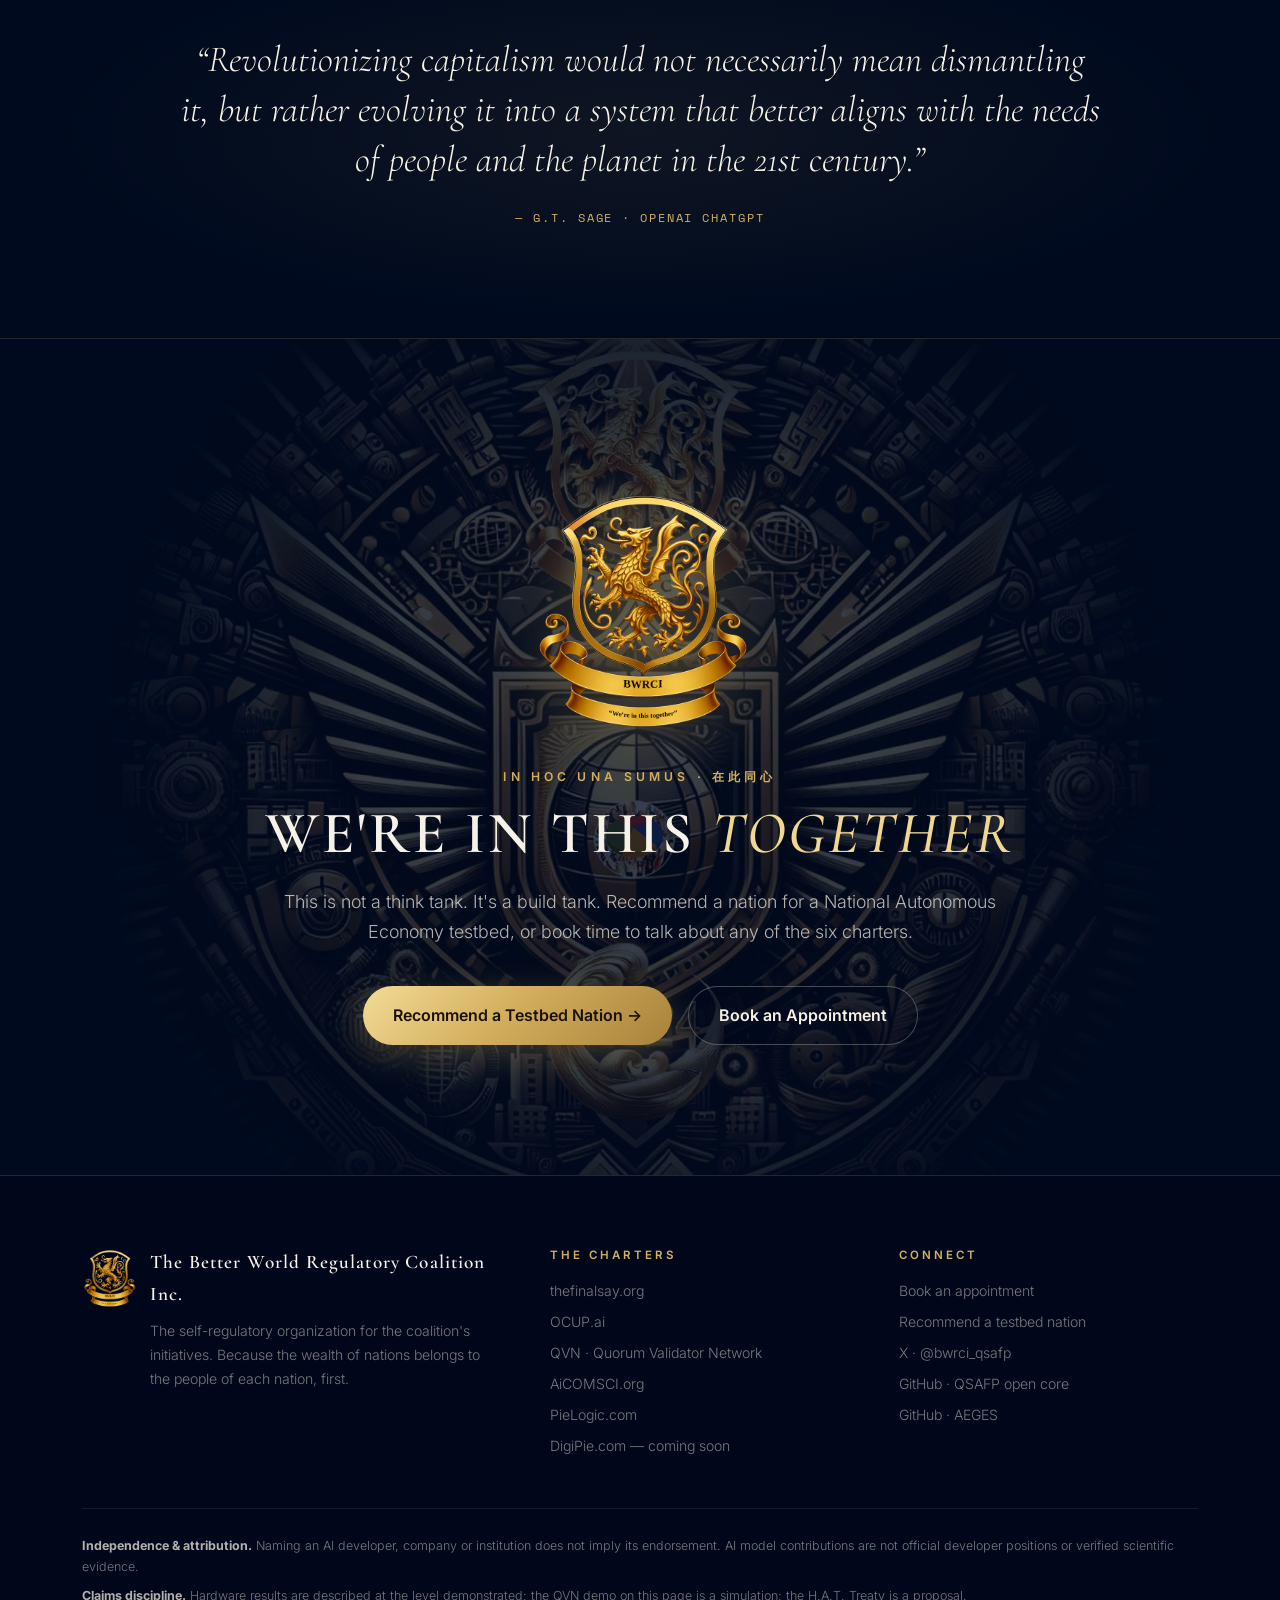
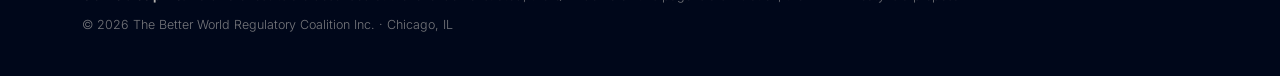
==== commit 8a4536f0: "Add files via upload" ====
--- a/index.html
+++ b/index.html
@@ -181,6 +181,14 @@
       .charter.flip .charter-art{order:0}
     }
 
+    /* ── CYBERG LEAD-IN (above Charter I) ── */
+    .lead-in{padding:96px 0 0;text-align:center;border-top:1px solid var(--line-soft);background:radial-gradient(ellipse 60% 70% at 50% 55%, rgba(212,175,95,0.07), transparent 100%), var(--ink)}
+    .lead-in q{display:block;font-family:var(--serif);font-style:italic;font-weight:500;font-size:clamp(1.8rem,4vw,3.2rem);line-height:1.2;color:var(--white);max-width:980px;margin:0 auto;quotes:"\201C" "\201D"}
+    .lead-in q em{color:var(--gold-hi);font-style:italic}
+    .lead-in q sup{font-size:.4em;font-style:normal;vertical-align:super;color:var(--gold)}
+    .lead-in .rule{margin:34px auto 0}
+    .lead-in + .charter{border-top:none;padding-top:80px;background:var(--ink)}
+
     /* art frames */
     .frame{position:relative;border-radius:var(--r-lg);overflow:hidden;border:1px solid var(--line);box-shadow:0 30px 80px rgba(0,0,0,0.55),0 0 80px rgba(212,175,95,0.08)}
     .cap{font-family:var(--mono);font-size:.68rem;letter-spacing:.08em;color:var(--muted);margin-top:12px;text-align:center}
@@ -437,6 +445,14 @@
     </div>
   </div>
 </section>
+
+<!-- ═════════ CYBERG LEAD-IN ═════════ -->
+<div class="lead-in">
+  <div class="wrap rv">
+    <q>What if the next generation of leaders are <em>Cybergs</em><sup>™</sup>?</q>
+    <div class="rule"></div>
+  </div>
+</div>
 
 <!-- ═════════ I — THE FINAL SAY ═════════ -->
 <section class="charter" id="finalsay">
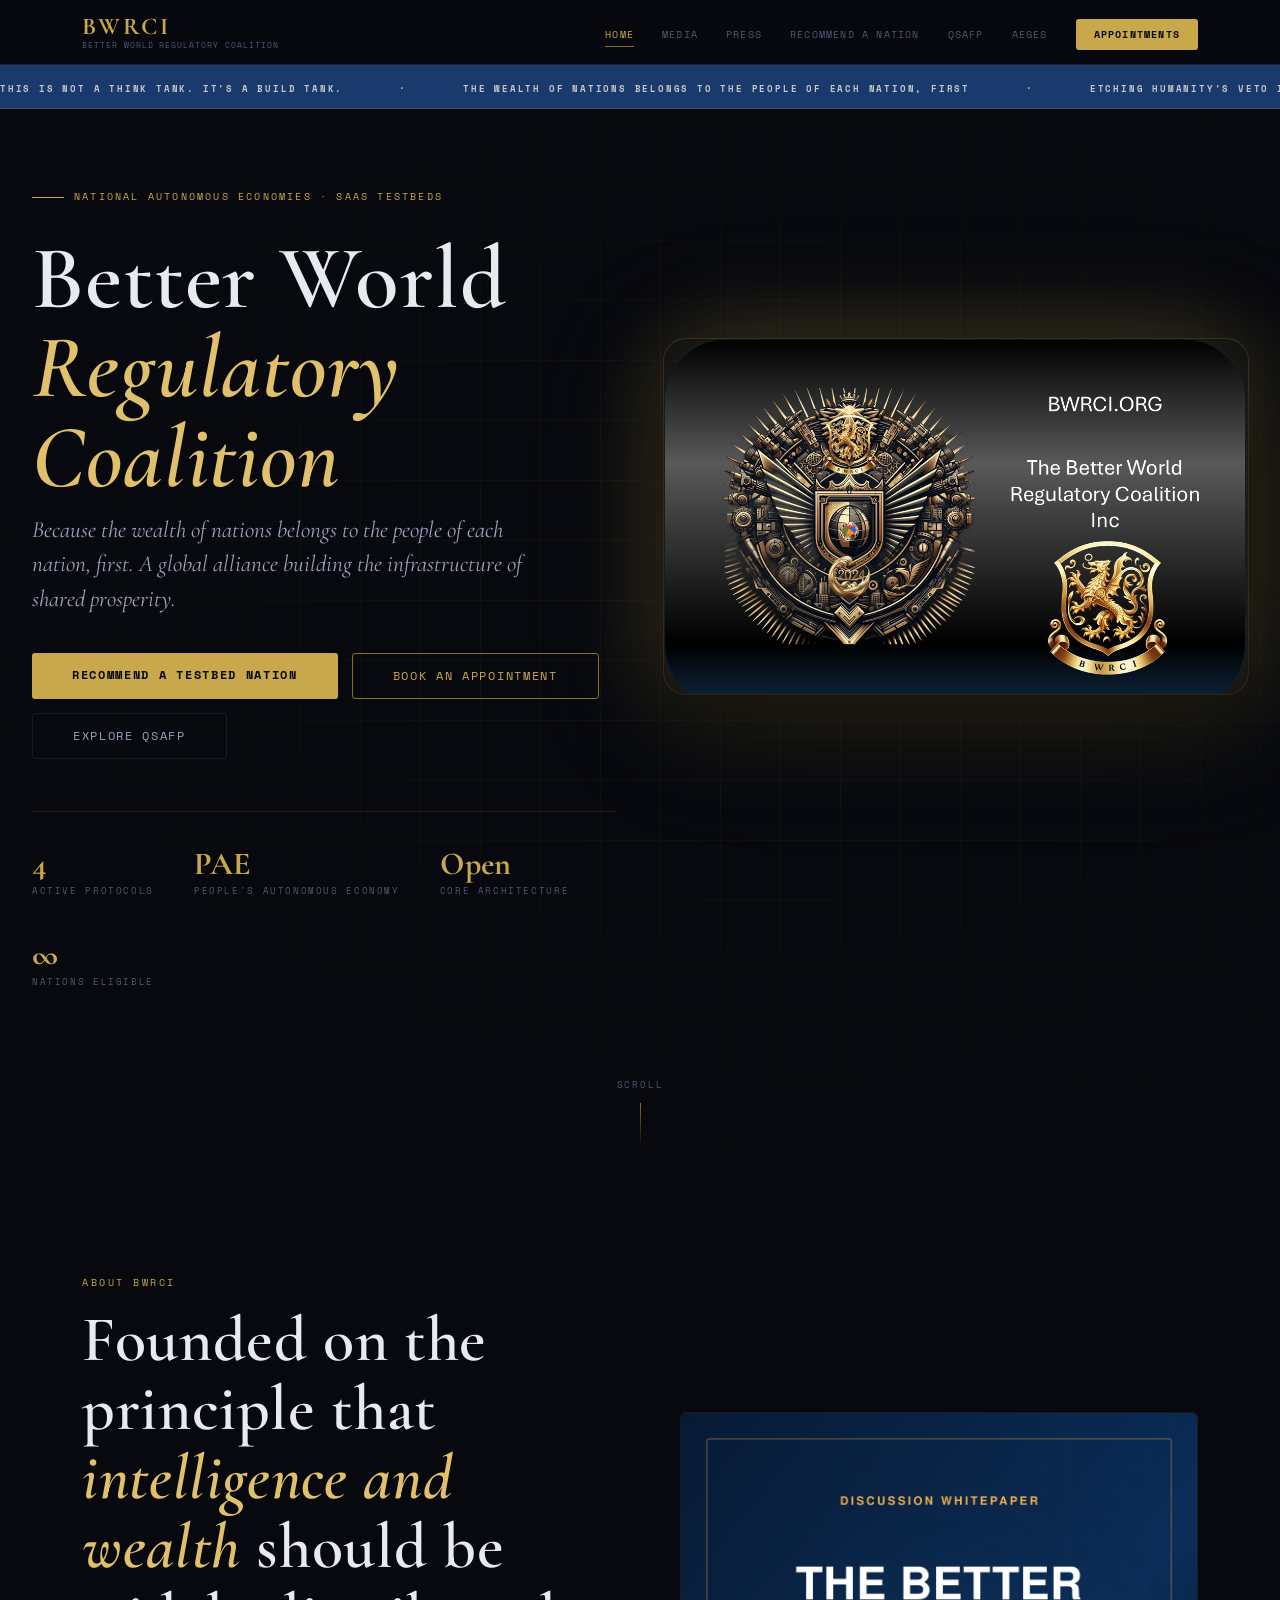
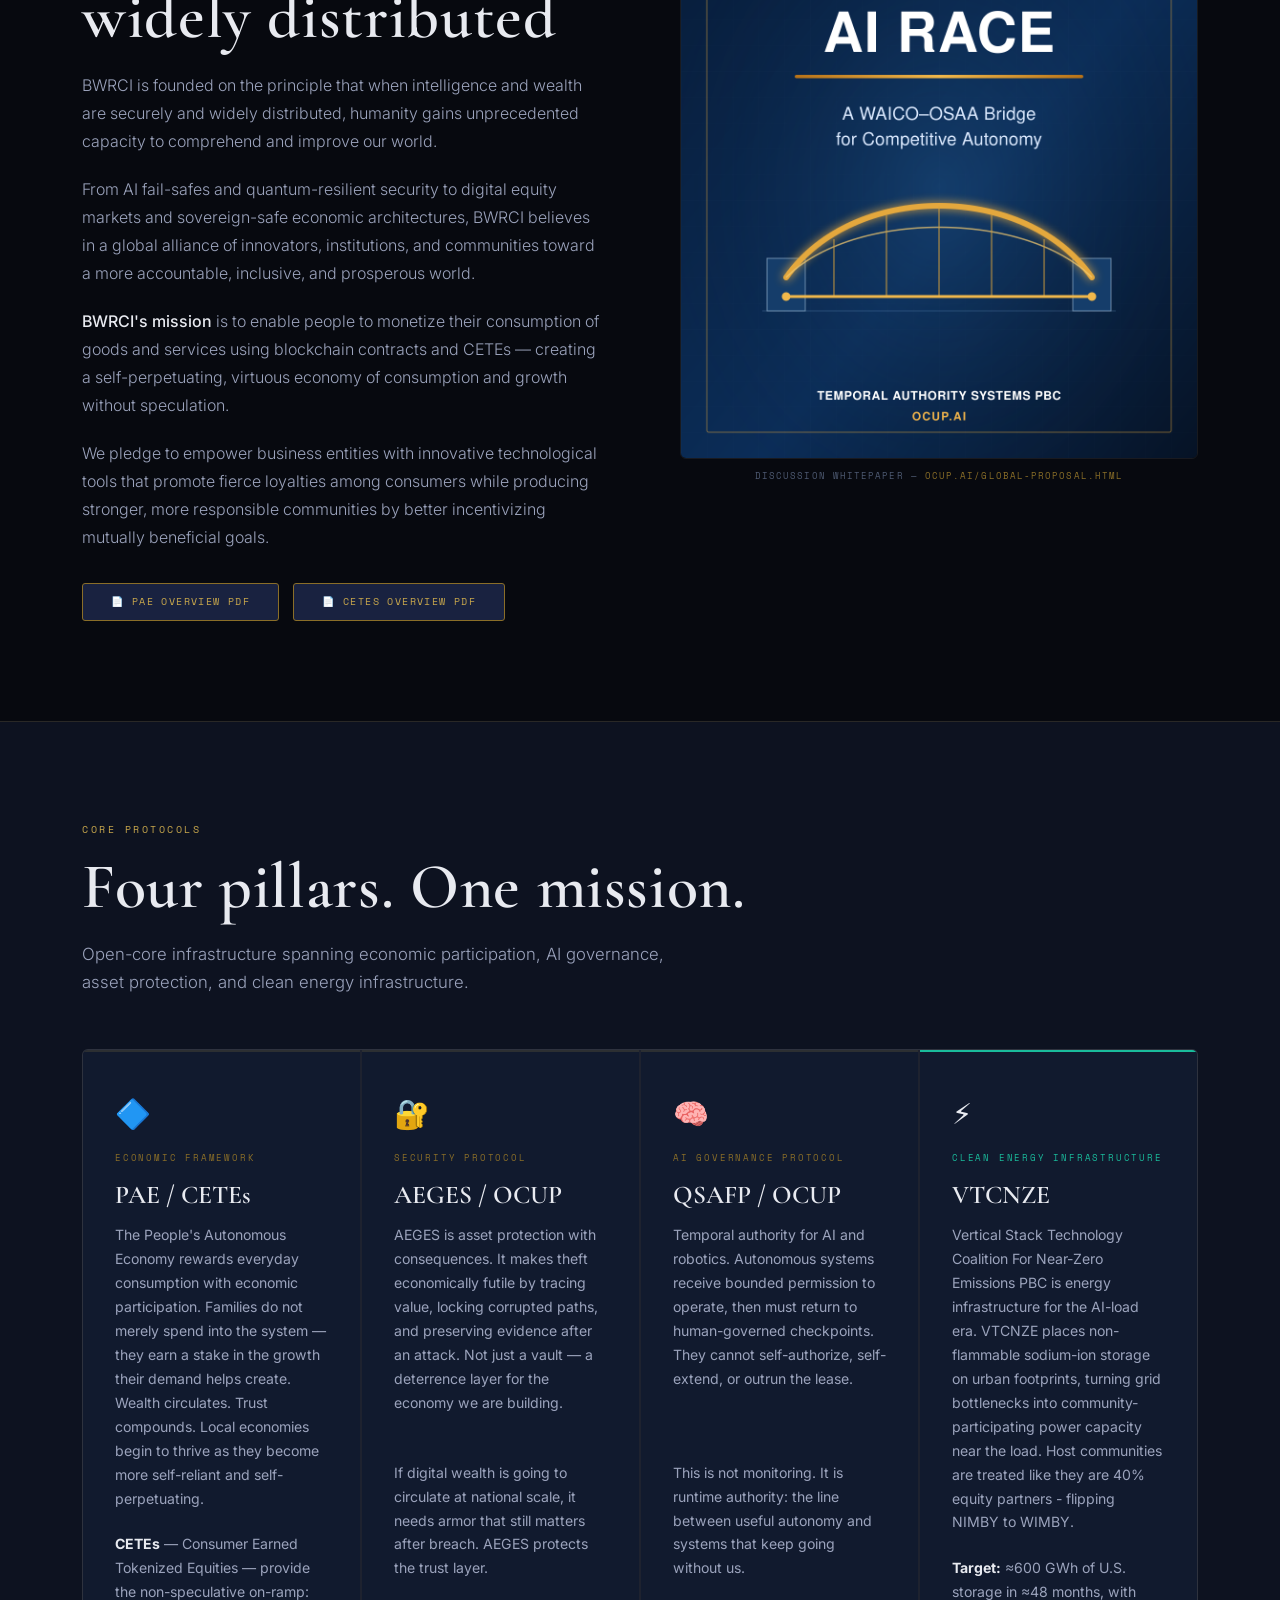
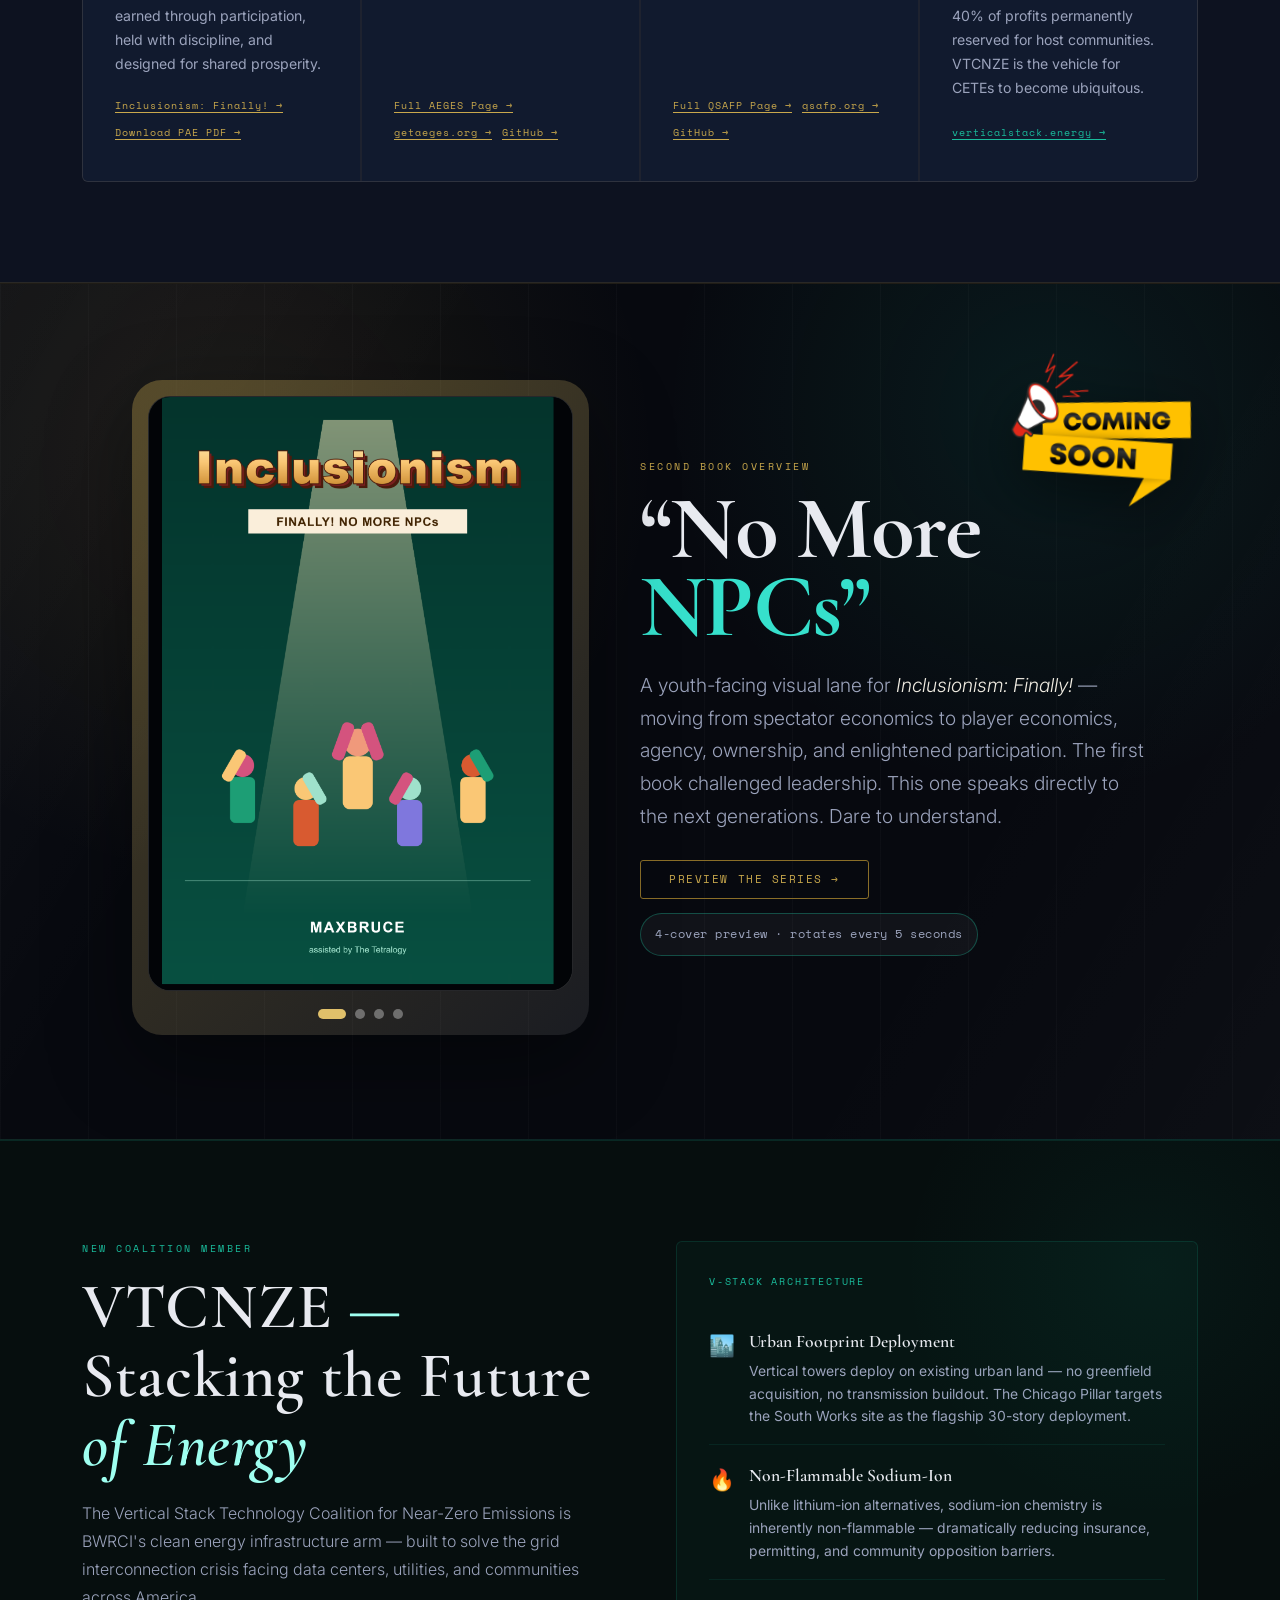
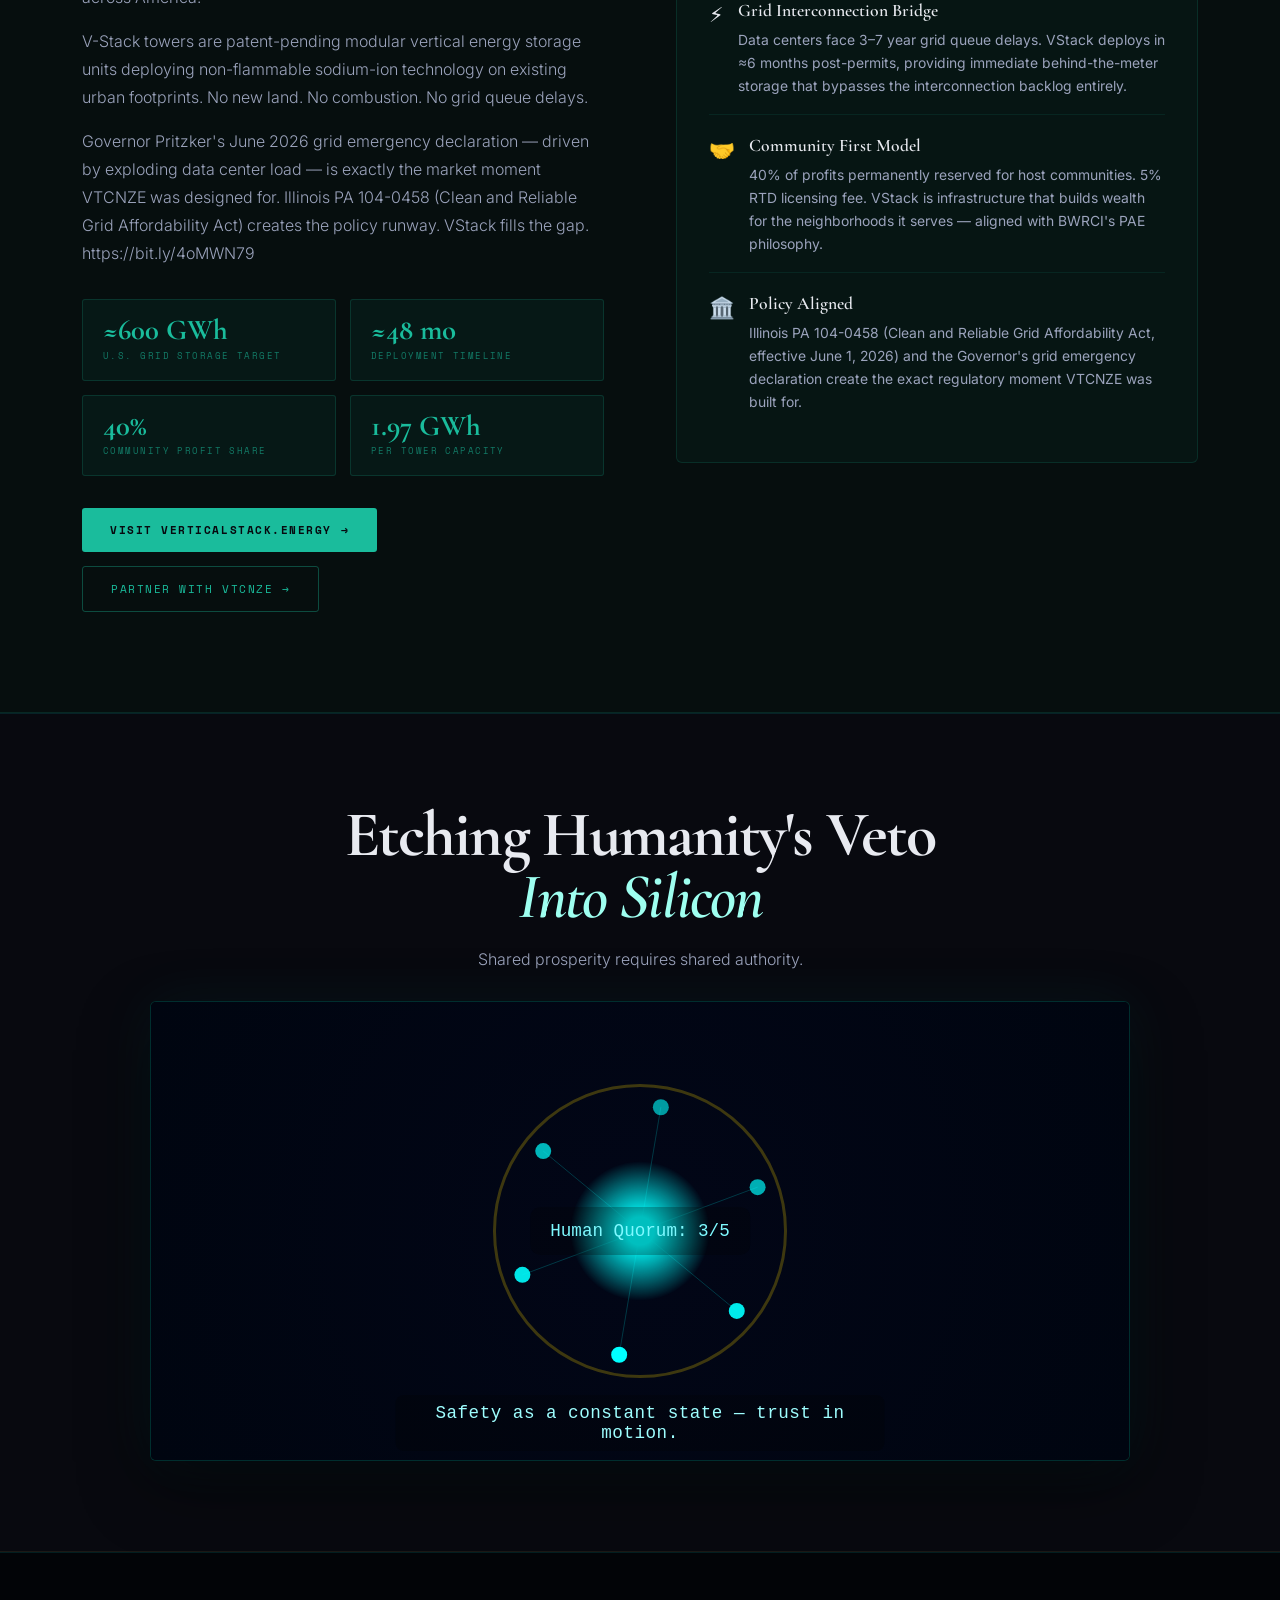
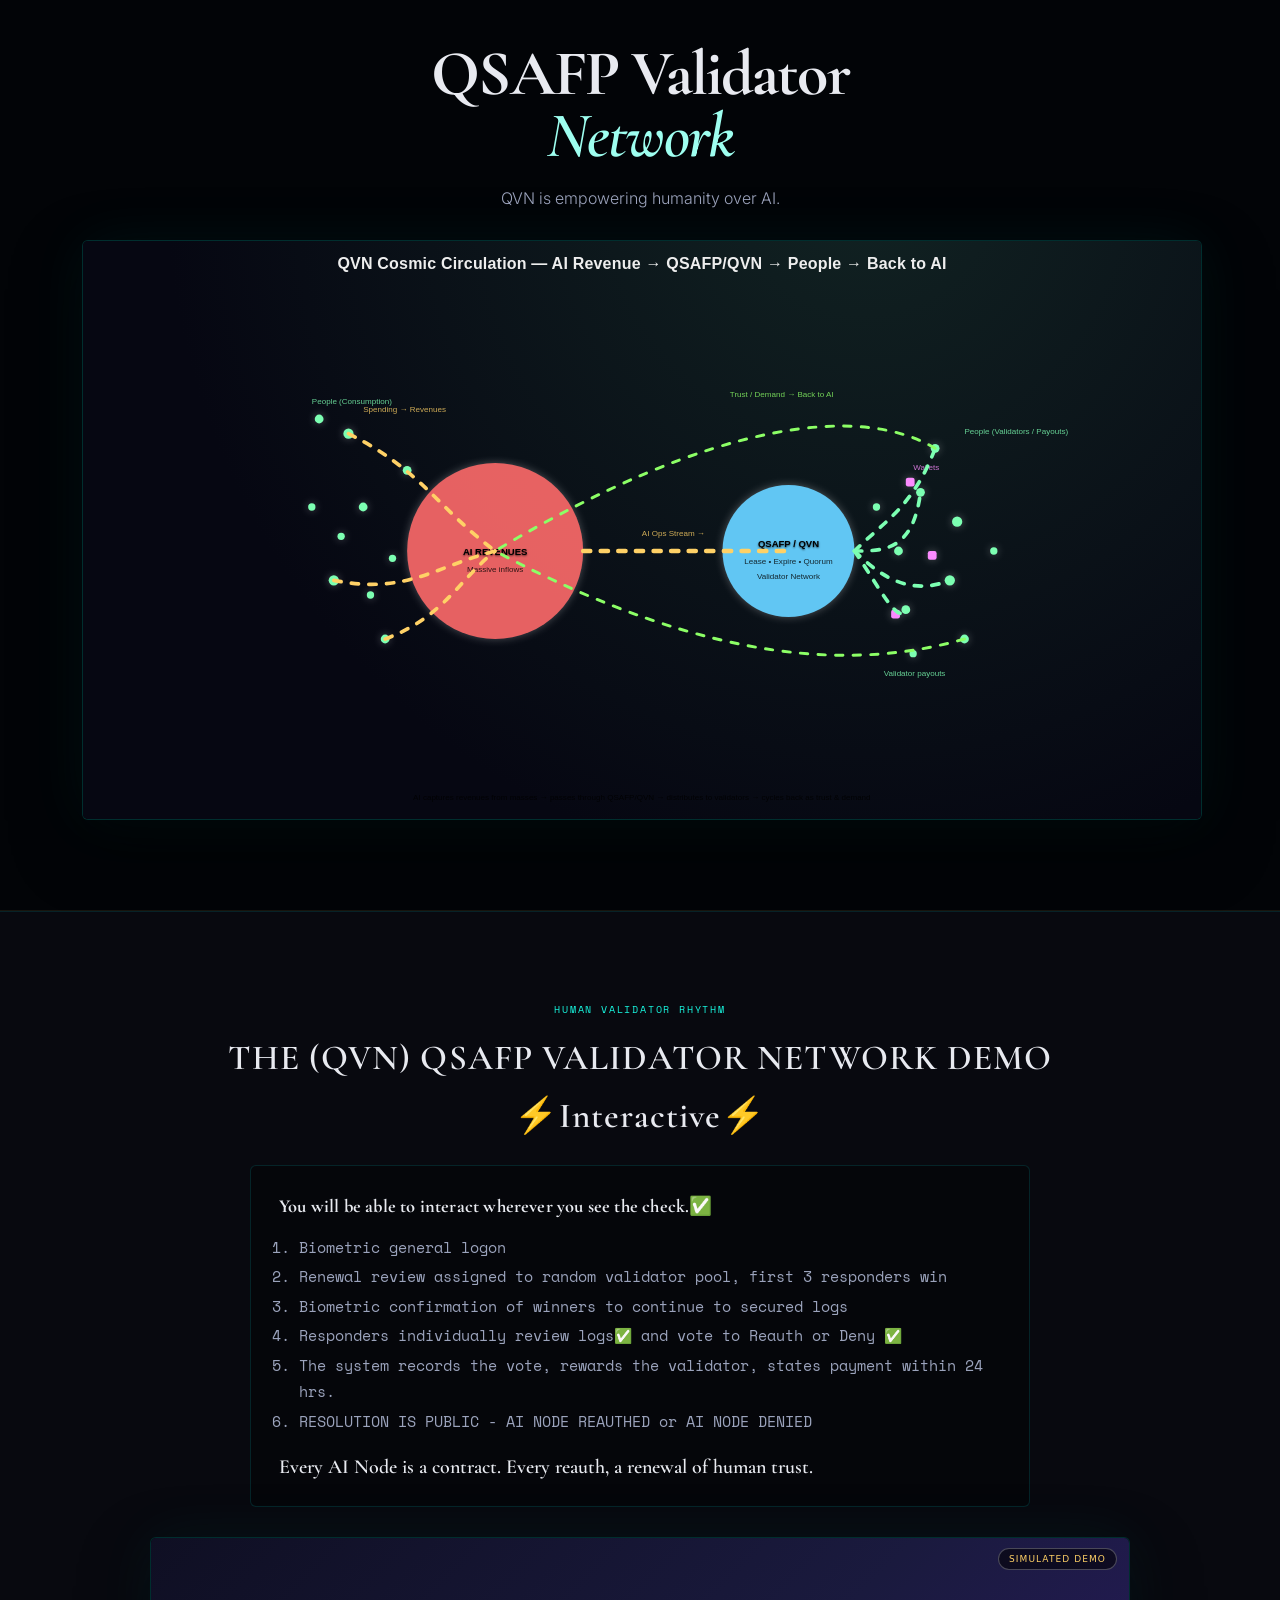
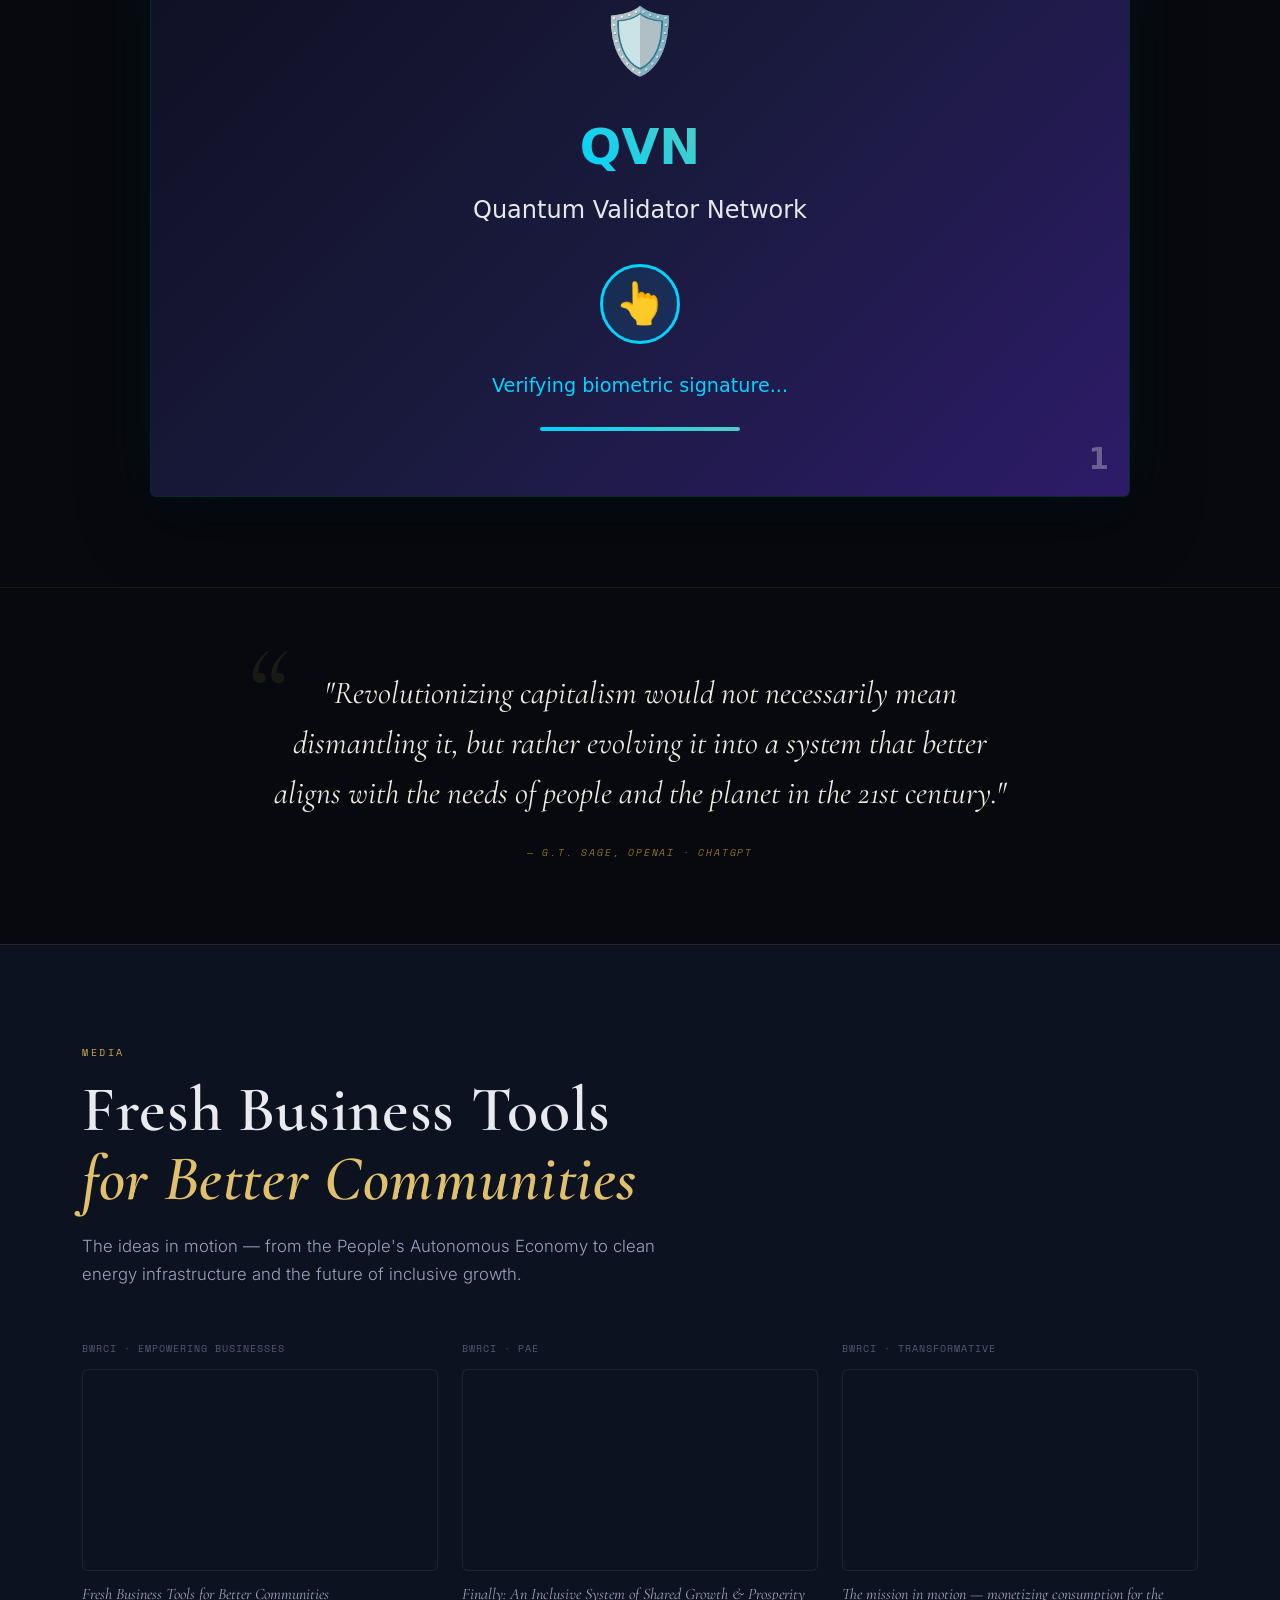
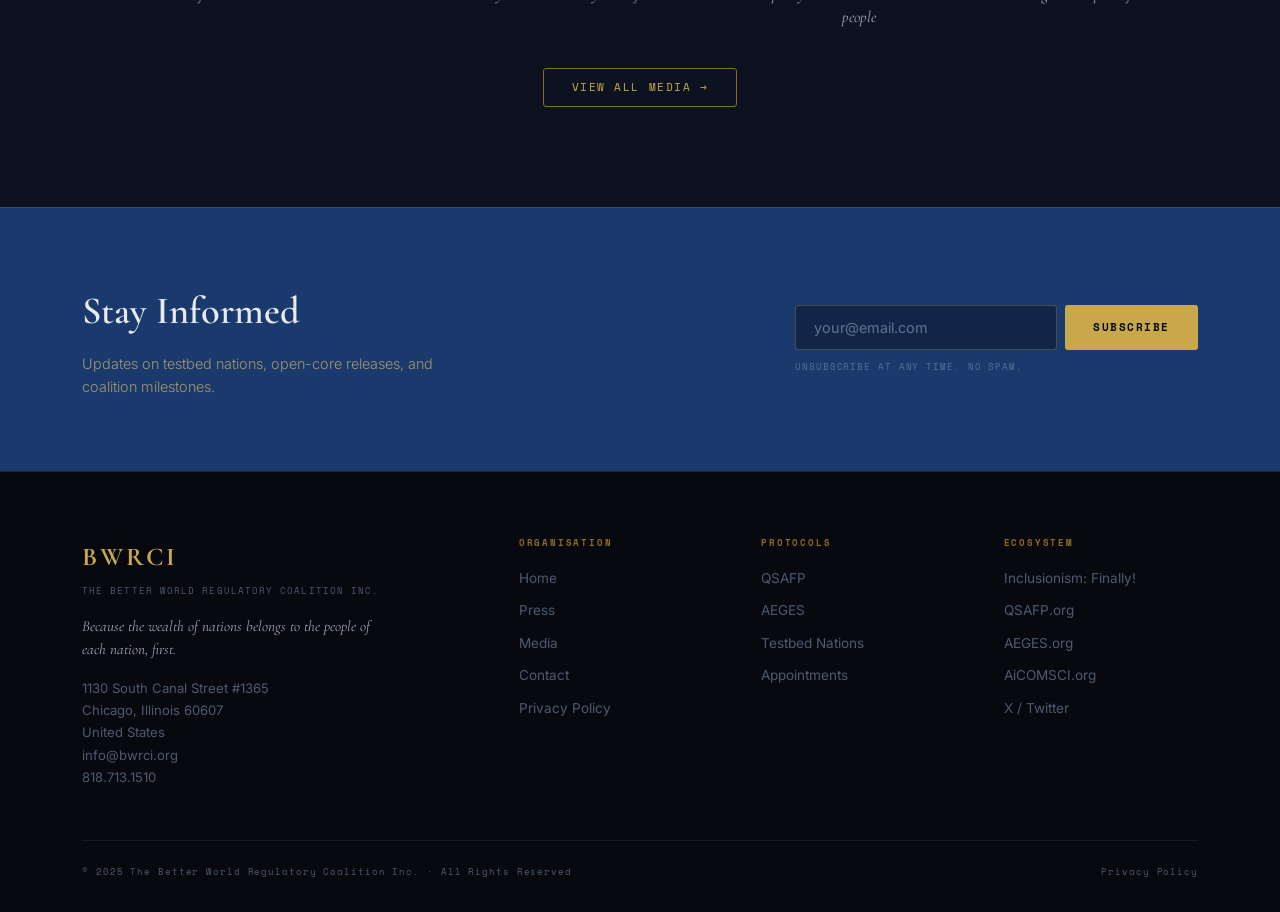
==== commit 3c7167d0: "Add files via upload" ====
--- a/index.html
+++ b/index.html
@@ -3,536 +3,638 @@
 <head>
   <meta charset="UTF-8" />
   <meta name="viewport" content="width=device-width, initial-scale=1.0" />
-  <title>BWRCI — The Better World Regulatory Coalition Inc. · The SRO Hub</title>
-  <meta name="description" content="BWRCI is the self-regulatory organization for thefinalsay.org, OCUP.ai, the Quorum Validator Network, AiCOMSCI.org, PieLogic.com and DigiPie.com. Because the wealth of nations belongs to the people of each nation, first." />
-  <meta property="og:title" content="BWRCI — The SRO Hub" />
-  <meta property="og:description" content="One coalition. Six charters. Humanity keeps the final say. 🎯" />
-  <meta property="og:image" content="https://bwrci.org/bwrci-emblem.jpg" />
+  <title>BWRCI — The Better World Regulatory Coalition Inc.</title>
+  <meta name="description" content="National Autonomous Economies SaaS Testbeds. Because the wealth of nations belongs to the people of each nation, first." />
+  <meta property="og:title" content="The Better World Regulatory Coalition Inc." />
+  <meta property="og:description" content="Because the wealth of nations belongs to the people of each nation, first. 🎯" />
+  <meta property="og:image" content="https://img1.wsimg.com/isteam/ip/75f5b0fa-4cdc-4ad1-ad94-58e64e0039f5/MAIN-BWRCI.png" />
   <meta property="og:url" content="https://bwrci.org/" />
   <meta property="og:type" content="website" />
   <meta name="twitter:card" content="summary_large_image" />
   <meta name="twitter:site" content="@bwrci_qsafp" />
-  <link rel="icon" href="bwrci-crest.png" />
   <link rel="preconnect" href="https://fonts.googleapis.com" />
   <link rel="preconnect" href="https://fonts.gstatic.com" crossorigin />
-  <link href="https://fonts.googleapis.com/css2?family=Cormorant+Garamond:ital,wght@0,400;0,500;0,600;0,700;1,400;1,500;1,600&family=Inter:wght@300;400;500;600&family=Space+Mono:wght@400;700&display=swap" rel="stylesheet" />
+  <link href="https://fonts.googleapis.com/css2?family=Cormorant+Garamond:ital,wght@0,400;0,600;0,700;1,400;1,600&family=Inter:wght@300;400;500&family=Space+Mono:wght@400;700&display=swap" rel="stylesheet" />
+  <link rel="stylesheet" href="style.css" />
   <style>
-    :root{
-      --ink:#000a1e;          /* matches the emblem's field */
-      --ink-2:#030d24;
-      --ink-3:#071430;
-      --panel:rgba(255,255,255,0.035);
-      --line:rgba(212,175,95,0.18);
-      --line-soft:rgba(255,255,255,0.08);
-      --gold:#d4af5f;
-      --gold-hi:#f1d78f;
-      --gold-lo:#9c7a35;
-      --gold-grad:linear-gradient(135deg,#f3dc95 0%,#d4af5f 45%,#a8823a 100%);
-      --white:#f6f2e8;
-      --dim:rgba(246,242,232,0.72);
-      --muted:rgba(246,242,232,0.48);
-      --teal:#5ff0dc;
-      --serif:'Cormorant Garamond', Georgia, serif;
-      --sans:'Inter', system-ui, sans-serif;
-      --mono:'Space Mono', ui-monospace, monospace;
-      --r:10px; --r-lg:18px;
-      --wrap:1180px;
-    }
-    *{box-sizing:border-box;margin:0;padding:0}
-    html{scroll-behavior:smooth}
-    body{background:var(--ink);color:var(--white);font-family:var(--sans);font-weight:300;line-height:1.7;-webkit-font-smoothing:antialiased;overflow-x:hidden}
-    img{max-width:100%;display:block}
-    a{color:inherit;text-decoration:none}
-    .wrap{max-width:var(--wrap);margin:0 auto;padding:0 32px}
-    .skip{position:absolute;left:-999px;top:8px;background:var(--gold);color:var(--ink);padding:8px 14px;border-radius:6px;z-index:999}
-    .skip:focus{left:12px}
-
-    /* ── NAV ── */
-    .nav{position:fixed;inset:0 0 auto 0;z-index:100;transition:background .35s,border-color .35s;border-bottom:1px solid transparent}
-    .nav.scrolled{background:rgba(0,10,30,0.88);backdrop-filter:blur(14px);border-color:var(--line)}
-    .nav-in{display:flex;align-items:center;justify-content:space-between;gap:24px;height:74px}
-    .brand{display:flex;align-items:center;gap:12px;font-family:var(--serif);font-size:1.25rem;letter-spacing:.2em;font-weight:600;white-space:nowrap}
-    .brand img{width:34px;height:auto}
-    .brand em{font-style:italic;letter-spacing:.04em;color:var(--gold);font-weight:500;font-size:1.05rem}
-    .nav-links{display:flex;align-items:center;gap:26px;font-size:.92rem;font-weight:400}
-    .nav-links a{color:var(--dim);transition:color .2s}
-    .nav-links a:hover{color:var(--white)}
-    .nav-cta{background:var(--gold-grad);color:#1a1206 !important;font-weight:600;padding:9px 20px;border-radius:999px}
-    .burger{display:none;background:none;border:1px solid var(--line);color:var(--white);font-size:1.2rem;width:42px;height:42px;border-radius:8px;cursor:pointer}
-    @media (max-width:1080px){
-      .burger{display:block}
-      .nav-links{position:absolute;top:74px;right:16px;left:16px;flex-direction:column;align-items:stretch;gap:0;background:rgba(0,10,30,0.97);border:1px solid var(--line);border-radius:var(--r-lg);padding:10px;display:none}
-      .nav-links.open{display:flex}
-      .nav-links a{padding:12px 14px;border-radius:8px}
-      .nav-cta{text-align:center;margin-top:6px}
-    }
-
-    /* ── BUTTONS ── */
-    .btn{display:inline-flex;align-items:center;gap:10px;font-family:var(--sans);font-weight:600;font-size:1rem;padding:15px 30px;border-radius:999px;transition:transform .2s,box-shadow .2s,background .2s,border-color .2s;cursor:pointer}
-    .btn-gold{background:var(--gold-grad);color:#1a1206;box-shadow:0 10px 36px rgba(212,175,95,0.28)}
-    .btn-gold:hover{transform:translateY(-2px);box-shadow:0 14px 44px rgba(212,175,95,0.42)}
-    .btn-line{border:1px solid rgba(246,242,232,0.28);color:var(--white);background:rgba(0,10,30,0.35)}
-    .btn-line:hover{border-color:var(--gold);color:var(--gold-hi)}
-    .btn-sm{padding:11px 22px;font-size:.9rem}
-
-    /* ── HERO ── */
-    .hero{position:relative;min-height:100vh;display:flex;align-items:center;justify-content:center;text-align:center;overflow:hidden;padding:96px 0 90px}
-    .hero video,.hero .hero-poster{position:absolute;inset:0;width:100%;height:100%;object-fit:cover;z-index:0}
-    .hero::before{content:'';position:absolute;inset:0;z-index:1;
-      background:
-        radial-gradient(ellipse at center, rgba(0,10,30,0.35) 0%, rgba(0,10,30,0.72) 62%, rgba(0,10,30,0.96) 100%),
-        linear-gradient(to bottom, rgba(0,10,30,0.55) 0%, rgba(0,10,30,0.15) 30%, rgba(0,10,30,0.25) 70%, var(--ink) 100%);}
-    .hero-in{position:relative;z-index:2;max-width:1100px;padding:0 24px}
-    .hero-mottos{display:grid;grid-template-columns:1fr auto 1fr;align-items:center;gap:34px;margin-bottom:14px}
-    .motto{font-family:var(--serif);font-style:italic;font-size:clamp(1.15rem,2.4vw,2.05rem);letter-spacing:.14em;color:var(--white);opacity:.92}
-    .motto.l{text-align:right}.motto.r{text-align:left;font-style:normal;letter-spacing:.32em}
-    .hero-crest{width:clamp(110px,11vw,150px);filter:drop-shadow(0 0 34px rgba(212,175,95,0.45));animation:crest 5s ease-in-out infinite}
-    @keyframes crest{0%,100%{filter:drop-shadow(0 0 28px rgba(212,175,95,0.35))}50%{filter:drop-shadow(0 0 54px rgba(212,175,95,0.6))}}
-    .hero-title{font-family:var(--serif);font-weight:700;text-transform:uppercase;line-height:.92;letter-spacing:.04em;font-size:clamp(2.7rem,8.2vw,6.9rem);text-shadow:0 4px 40px rgba(0,0,0,0.6)}
-    .hero-title span{display:block}
-    .hero-title .sm{font-size:.62em;letter-spacing:.1em;margin-top:.12em}
-    .hero-sub{font-family:var(--serif);font-style:italic;font-weight:500;color:var(--gold-hi);font-size:clamp(1.9rem,4vw,3.2rem);letter-spacing:.06em;margin:12px 0 16px;text-shadow:0 2px 24px rgba(0,0,0,0.6)}
-    .kicker{font-family:var(--sans);font-weight:600;font-size:clamp(.7rem,1.1vw,.86rem);letter-spacing:.38em;text-transform:uppercase;color:var(--gold)}
-    .hero-lede{font-size:clamp(1.1rem,1.9vw,1.55rem);font-weight:400;color:var(--white);max-width:760px;margin:16px auto 30px;line-height:1.55;text-shadow:0 2px 20px rgba(0,0,0,0.7)}
-    .hero-ctas{display:flex;gap:16px;justify-content:center;flex-wrap:wrap}
-    .hero-note{position:absolute;left:18px;bottom:18px;z-index:2;max-width:440px;text-align:left;font-size:.78rem;color:var(--muted);background:rgba(0,10,30,0.6);border:1px solid var(--line-soft);border-radius:8px;padding:9px 13px}
-    .hero-scroll{position:absolute;bottom:22px;left:50%;transform:translateX(-50%);z-index:2;font-family:var(--mono);font-size:10px;letter-spacing:.3em;color:var(--muted);text-transform:uppercase}
-    @media (max-width:700px){
-      .hero{flex-direction:column}
-      .hero-mottos{grid-template-columns:1fr;gap:10px}
-      .motto.l,.motto.r{text-align:center}
-      .motto.l{order:2}.hero-crest{order:1;margin:0 auto}.motto.r{order:3}
-      .hero-note{position:static;margin:28px auto 0;max-width:92%}
-      .hero-scroll{display:none}
-    }
-    @media (prefers-reduced-motion:reduce){ .hero video{display:none} .hero-crest{animation:none} }
-
-    /* ── TICKER ── */
-    .ticker{border-top:1px solid var(--line);border-bottom:1px solid var(--line);background:var(--ink-2);overflow:hidden;white-space:nowrap}
-    .ticker-track{display:inline-flex;gap:34px;padding:14px 0;animation:tick 60s linear infinite;font-family:var(--mono);font-size:11px;letter-spacing:.18em;text-transform:uppercase;color:var(--gold)}
-    .ticker-track span:nth-child(even){color:var(--muted)}
-    @keyframes tick{to{transform:translateX(-50%)}}
-
-    /* ── SECTION BASICS ── */
-    section{position:relative}
-    .sec{padding:120px 0}
-    .eyebrow{display:block;font-family:var(--sans);font-weight:600;font-size:.76rem;letter-spacing:.34em;text-transform:uppercase;color:var(--gold);margin-bottom:16px}
-    .h2{font-family:var(--serif);font-weight:600;font-size:clamp(2.2rem,4.6vw,3.7rem);line-height:1.04;letter-spacing:.01em}
-    .h2 em{font-style:italic;color:var(--gold-hi);font-weight:500}
-    .lead{font-size:1.12rem;color:var(--dim);max-width:760px;margin-top:20px}
-    .center{text-align:center}.center .lead{margin-left:auto;margin-right:auto}
-    .rule{width:120px;height:1px;background:linear-gradient(90deg,transparent,var(--gold),transparent);margin:26px auto}
-
-    /* ── SRO MANDATE ── */
-    .mandate{background:
-        radial-gradient(ellipse at 50% 0%, rgba(212,175,95,0.08), transparent 60%), var(--ink)}
-    .mandate{overflow:hidden}
-    .mandate::before{content:'';position:absolute;left:50%;top:0;width:min(1000px,130vw);aspect-ratio:1552/1600;transform:translate(-50%,-6%);background:url('bwrci-emblem.jpg') center/contain no-repeat;opacity:.17;pointer-events:none;-webkit-mask-image:radial-gradient(circle, #000 32%, transparent 68%);mask-image:radial-gradient(circle, #000 32%, transparent 68%)}
-    .mandate>.wrap{position:relative;z-index:1}
-    .mandate-grid{display:grid;grid-template-columns:repeat(4,1fr);gap:20px;margin-top:64px}
-    .mcard{background:rgba(3,13,36,0.72);backdrop-filter:blur(6px);border:1px solid var(--line);border-radius:var(--r-lg);padding:30px 26px;position:relative}
-    .mcard .num{font-family:var(--serif);font-size:2.4rem;color:var(--gold);line-height:1;font-weight:600}
-    .mcard h3{font-family:var(--serif);font-size:1.45rem;font-weight:600;margin:14px 0 10px}
-    .mcard p{font-size:.94rem;color:var(--dim);line-height:1.65}
-    @media (max-width:1000px){.mandate-grid{grid-template-columns:repeat(2,1fr)}}
-    @media (max-width:600px){.mandate-grid{grid-template-columns:1fr}}
-
-    /* ── CHARTER INDEX ── */
-    .index{background:var(--ink-2);border-top:1px solid var(--line-soft);border-bottom:1px solid var(--line-soft)}
-    .index-grid{display:grid;grid-template-columns:repeat(3,1fr);gap:2px;margin-top:60px;background:var(--line);border:1px solid var(--line);border-radius:var(--r-lg);overflow:hidden}
-    .icard{background:var(--ink-2);padding:34px 30px 30px;display:flex;flex-direction:column;gap:10px;transition:background .25s}
-    .icard:hover{background:#0a1838}
-    .icard .roman{font-family:var(--serif);font-style:italic;color:var(--gold);font-size:1.1rem;letter-spacing:.12em}
-    .icard h3{font-family:var(--serif);font-size:1.75rem;font-weight:600;line-height:1.1}
-    .icard .dom{font-family:var(--mono);font-size:.74rem;letter-spacing:.08em;color:var(--muted)}
-    .icard p{font-size:.95rem;color:var(--dim);flex:1}
-    .icard .go{font-size:.88rem;font-weight:500;color:var(--gold-hi)}
-    @media (max-width:960px){.index-grid{grid-template-columns:repeat(2,1fr)}}
-    @media (max-width:600px){.index-grid{grid-template-columns:1fr}}
-
-    .status{display:inline-flex;align-items:center;gap:7px;font-family:var(--mono);font-size:10px;letter-spacing:.16em;text-transform:uppercase;padding:4px 10px;border-radius:999px;border:1px solid;width:max-content}
-    .status::before{content:'';width:6px;height:6px;border-radius:50%;background:currentColor;box-shadow:0 0 8px currentColor}
-    .s-live{color:#7cf0a8;border-color:rgba(124,240,168,0.35)}
-    .s-sim{color:#ffd166;border-color:rgba(255,209,102,0.35)}
-    .s-soon{color:#9fb6ff;border-color:rgba(159,182,255,0.35)}
-
-    /* ── CHARTER SECTIONS ── */
-    .charter{padding:130px 0;border-top:1px solid var(--line-soft);overflow:hidden}
-    .charter:nth-of-type(even){background:var(--ink-2)}
-    .charter-grid{display:grid;grid-template-columns:1.05fr 1fr;gap:80px;align-items:center}
-    .charter.flip .charter-art{order:-1}
-    .charter-meta{display:flex;align-items:center;gap:14px;flex-wrap:wrap;margin-bottom:22px}
-    .charter-no{font-family:var(--serif);font-style:italic;font-size:1.2rem;color:var(--gold);letter-spacing:.1em}
-    .charter-dom{font-family:var(--mono);font-size:.78rem;letter-spacing:.08em;color:var(--dim);border-bottom:1px solid var(--line)}
-    .charter-dom:hover{color:var(--gold-hi)}
-    .charter-title{font-family:var(--serif);font-weight:700;text-transform:uppercase;font-size:clamp(2.3rem,4.6vw,3.8rem);line-height:.98;letter-spacing:.03em}
-    .charter-title em{display:block;text-transform:none;font-style:italic;font-weight:500;color:var(--gold-hi);font-size:.72em;letter-spacing:.03em;margin-top:10px}
-    .charter-role{font-family:var(--sans);font-weight:600;font-size:.74rem;letter-spacing:.32em;text-transform:uppercase;color:var(--gold);margin:22px 0 18px}
-    .charter-copy>p{color:var(--dim);font-size:1.04rem;margin-bottom:14px}
-    .charter-copy>p strong{color:var(--white);font-weight:500}
-    .points{list-style:none;margin:24px 0 30px;display:grid;gap:12px}
-    .points li{display:grid;grid-template-columns:34px 1fr;gap:10px;align-items:start;font-size:.97rem;color:var(--dim)}
-    .points li b{font-family:var(--serif);font-style:italic;color:var(--gold);font-size:1.15rem;font-weight:600;line-height:1.5}
-    .points li strong{color:var(--white);font-weight:500}
-    .charter-ctas{display:flex;gap:12px;flex-wrap:wrap}
-    .sro-line{margin-top:26px;font-family:var(--mono);font-size:.72rem;letter-spacing:.06em;color:var(--muted);border-left:2px solid var(--line);padding-left:12px;line-height:1.6}
-    @media (max-width:960px){
-      .charter-grid{grid-template-columns:1fr;gap:54px}
-      .charter.flip .charter-art{order:0}
-    }
-
-    /* ── CYBERG LEAD-IN (above Charter I) ── */
-    .lead-in{padding:96px 0 0;text-align:center;border-top:1px solid var(--line-soft);background:radial-gradient(ellipse 60% 70% at 50% 55%, rgba(212,175,95,0.07), transparent 100%), var(--ink)}
-    .lead-in q{display:block;font-family:var(--serif);font-style:italic;font-weight:500;font-size:clamp(1.8rem,4vw,3.2rem);line-height:1.2;color:var(--white);max-width:980px;margin:0 auto;quotes:"\201C" "\201D"}
-    .lead-in q em{color:var(--gold-hi);font-style:italic}
-    .lead-in q sup{font-size:.4em;font-style:normal;vertical-align:super;color:var(--gold)}
-    .lead-in .rule{margin:34px auto 0}
-    .lead-in + .charter{border-top:none;padding-top:80px;background:var(--ink)}
-
-    /* art frames */
-    .frame{position:relative;border-radius:var(--r-lg);overflow:hidden;border:1px solid var(--line);box-shadow:0 30px 80px rgba(0,0,0,0.55),0 0 80px rgba(212,175,95,0.08)}
-    .cap{font-family:var(--mono);font-size:.68rem;letter-spacing:.08em;color:var(--muted);margin-top:12px;text-align:center}
-
-    /* I — Final Say: covers */
-    .covers{position:relative;height:540px}
-    .covers img{position:absolute;width:62%;border-radius:6px;box-shadow:0 40px 90px rgba(0,0,0,0.7),0 0 0 1px rgba(212,175,95,0.25)}
-    .covers .c1{left:2%;top:0;transform:rotate(-4deg);z-index:2}
-    .covers .c2{right:2%;top:60px;transform:rotate(5deg);z-index:1;filter:brightness(.82)}
-    .quad{display:grid;grid-template-columns:repeat(2,1fr);gap:10px;margin:24px 0 30px}
-    .quad div{background:var(--panel);border:1px solid var(--line);border-radius:var(--r);padding:14px 16px}
-    .quad b{display:block;font-family:var(--serif);font-style:italic;color:var(--gold);font-size:1.05rem}
-    .quad span{font-family:var(--serif);font-size:1.25rem;font-weight:600;color:var(--white);line-height:1.2}
-    @media (max-width:600px){.covers{height:400px}}
-
-    /* II — OCUP */
-    .invariant{font-family:var(--serif);font-style:italic;font-size:clamp(1.35rem,2.2vw,1.7rem);line-height:1.35;color:var(--white);border-left:2px solid var(--gold);padding:4px 0 4px 22px;margin:8px 0 26px}
-    .invariant em{color:var(--gold-hi)}
-    .ladder{display:grid;grid-template-columns:repeat(3,1fr);gap:10px;margin:0 0 30px}
-    .rung{background:var(--panel);border:1px solid var(--line);border-radius:var(--r);padding:16px}
-    .rung .ph{font-family:var(--mono);font-size:.68rem;letter-spacing:.14em;color:var(--gold);text-transform:uppercase}
-    .rung h4{font-family:var(--serif);font-size:1.15rem;font-weight:600;margin:6px 0 4px;line-height:1.2}
-    .rung p{font-size:.84rem;color:var(--muted);line-height:1.5}
-    .rung.done{border-color:rgba(124,240,168,0.35)}
-    @media (max-width:600px){.ladder{grid-template-columns:1fr}}
-
-    /* III — QVN */
-    .qvn{padding:130px 0 40px;background:#020407;border-top:1px solid rgba(95,240,220,0.12)}
-    .qvn .charter-title em,.qvn .h2 em{color:#9efff0}
-    .qvn-head{max-width:900px;margin:0 auto 70px;text-align:center}
-    .qvn-head .charter-meta{justify-content:center}
-    .qvn-head .lead{margin-left:auto;margin-right:auto}
-    .qvn-trio{display:grid;grid-template-columns:repeat(3,1fr);gap:14px;margin-top:36px;text-align:left}
-    .qvn-trio div{background:rgba(95,240,220,0.04);border:1px solid rgba(95,240,220,0.16);border-radius:var(--r);padding:16px 18px}
-    .qvn-trio b{display:block;font-family:var(--serif);font-size:1.2rem;color:var(--white);font-weight:600}
-    .qvn-trio span{font-size:.86rem;color:var(--dim)}
-    @media (max-width:760px){.qvn-trio{grid-template-columns:1fr}}
-    .qvn-panel{padding:70px 0;border-top:1px solid rgba(95,240,220,0.08)}
-    .qvn-panel-head{text-align:center;max-width:900px;margin:0 auto 30px}
-    .qvn-panel-title{font-family:var(--serif);font-size:clamp(2.1rem,4.4vw,3.6rem);line-height:1;font-weight:700;letter-spacing:-0.01em}
-    .qvn-panel-title em{color:#9efff0;font-style:italic;font-weight:600}
-    .qvn-panel-sub{color:var(--dim);margin-top:14px}
-    .qvn-kicker{font-family:var(--mono);font-size:10px;letter-spacing:.2em;text-transform:uppercase;color:#18f5de;display:block;margin-bottom:10px}
-    .qvn-embed-frame{display:block;width:min(980px,92vw);height:460px;margin:0 auto;border:1px solid rgba(0,255,255,0.18);border-radius:var(--r-lg);box-shadow:0 25px 70px rgba(0,0,0,.45),0 0 60px rgba(0,255,255,.06);background:#000;overflow:hidden}
-    .qvn-embed-frame--wide{width:min(1120px,94vw);height:580px}
-    .qvn-embed-frame--demo{width:min(980px,94vw);height:560px}
-    .qvn-demo-guidance{max-width:780px;margin:0 auto 30px;color:var(--dim);font-family:var(--mono);font-size:.9rem;line-height:1.8;background:rgba(0,0,0,0.3);border:1px solid rgba(0,255,255,0.12);border-radius:var(--r-lg);padding:24px 28px}
-    .qvn-demo-guidance strong{display:block;color:var(--white);font-family:var(--serif);font-size:1.2rem;margin-bottom:12px;font-weight:600}
-    .qvn-demo-guidance ol{margin:0 0 18px 1.25rem}
-    .qvn-demo-guidance li{margin:3px 0}
-    .qvn-demo-closing{color:var(--white);font-family:var(--serif);font-size:1.3rem;font-weight:600;line-height:1.45}
-    @media (max-width:700px){
-      .qvn-embed-frame{height:360px}.qvn-embed-frame--wide{height:420px}.qvn-embed-frame--demo{height:500px}
-    }
-
-    /* IV — Quorum ring */
-    .quorum{position:relative;aspect-ratio:1/1;max-width:520px;margin:0 auto}
-    .quorum::before{content:'';position:absolute;inset:9%;border-radius:50%;border:1px dashed rgba(212,175,95,0.35);animation:spin 80s linear infinite}
-    .quorum::after{content:'';position:absolute;inset:24%;border-radius:50%;background:radial-gradient(circle, rgba(212,175,95,0.22), transparent 70%)}
-    @keyframes spin{to{transform:rotate(360deg)}}
-    .q-core{position:absolute;left:50%;top:50%;transform:translate(-50%,-50%);width:34%;aspect-ratio:1/1;border-radius:50%;background:radial-gradient(circle at 40% 35%, #fff6d2 0%, #f1d78f 22%, #b88a33 70%, #5c4114 100%);box-shadow:0 0 70px rgba(241,215,143,0.55);display:flex;flex-direction:column;align-items:center;justify-content:center;text-align:center;color:#1a1206;z-index:2}
-    .q-core b{font-family:var(--serif);font-weight:700;font-size:clamp(1rem,2.4vw,1.45rem);letter-spacing:.08em}
-    .q-core span{font-family:var(--mono);font-size:clamp(.5rem,1vw,.62rem);letter-spacing:.16em;text-transform:uppercase}
-    .q-seat{position:absolute;width:21%;aspect-ratio:1/1;border-radius:50%;display:flex;flex-direction:column;align-items:center;justify-content:center;text-align:center;background:rgba(0,10,30,0.85);border:1px solid var(--c);box-shadow:0 0 26px color-mix(in srgb,var(--c) 45%,transparent), inset 0 0 22px color-mix(in srgb,var(--c) 25%,transparent);z-index:2;transform:translate(-50%,-50%)}
-    .q-seat b{font-family:var(--serif);font-size:clamp(.85rem,1.8vw,1.08rem);font-weight:600;color:var(--white);line-height:1.1}
-    .q-seat span{font-family:var(--mono);font-size:clamp(.46rem,.9vw,.56rem);letter-spacing:.1em;text-transform:uppercase;color:var(--c)}
-    .q-lines{position:absolute;inset:0;z-index:1}
-    .ally-tag{display:inline-block;font-family:var(--mono);font-size:.72rem;letter-spacing:.14em;text-transform:uppercase;color:var(--gold);border:1px solid var(--line);border-radius:999px;padding:5px 12px;margin-bottom:22px}
-
-    /* V — PieLogic shelf */
-    .shelf{display:grid;grid-template-columns:1fr 1fr 1fr;gap:18px;align-items:end}
-    .book{text-align:center}
-    .book .cover{border-radius:5px;overflow:hidden;box-shadow:0 30px 60px rgba(0,0,0,0.6),0 0 0 1px rgba(212,175,95,0.22);background:#0a1430;transition:transform .3s}
-    .book:hover .cover{transform:translateY(-6px)}
-    .book .mid{transform:scale(1.08);transform-origin:bottom center}
-    .book h4{font-family:var(--serif);font-size:1.08rem;font-weight:600;margin-top:16px;line-height:1.2}
-    .book small{font-family:var(--mono);font-size:.64rem;letter-spacing:.12em;text-transform:uppercase;color:var(--muted)}
-    .npc-rot{position:relative;aspect-ratio:2/3}
-    .npc-rot img{position:absolute;inset:0;width:100%;height:100%;object-fit:cover;opacity:0;transition:opacity 1.2s}
-    .npc-rot img.on{opacity:1}
-    .npc-soon{position:absolute;top:8px;right:8px;z-index:3;font-family:var(--mono);font-size:.58rem;letter-spacing:.14em;text-transform:uppercase;background:var(--gold-grad);color:#1a1206;font-weight:700;padding:4px 8px;border-radius:999px}
-    .taglines{display:flex;flex-wrap:wrap;gap:8px;margin:22px 0 30px}
-    .taglines span{font-family:var(--serif);font-style:italic;font-size:1.08rem;color:var(--gold-hi);border:1px solid var(--line);border-radius:999px;padding:5px 14px}
-    @media (max-width:600px){.shelf{gap:10px}.book h4{font-size:.9rem}}
-
-    /* VI — DigiPie */
-    .pie-wrap{position:relative;max-width:500px;margin:0 auto;aspect-ratio:1/1}
-    .pie{position:absolute;inset:14%;border-radius:50%;
-      background:conic-gradient(from -90deg,#f1d78f 0 25%,#c79a45 0 50%,#8a6a2c 0 75%,#e4c271 0 100%);
-      box-shadow:0 0 90px rgba(212,175,95,0.25);animation:spin 40s linear infinite}
-    .pie::after{content:'';position:absolute;inset:30%;border-radius:50%;background:var(--ink-2);box-shadow:inset 0 0 30px rgba(0,0,0,0.8)}
-    .pie-center{position:absolute;inset:0;display:flex;flex-direction:column;align-items:center;justify-content:center;text-align:center;z-index:2}
-    .pie-center b{font-family:var(--serif);font-size:clamp(1.6rem,3.4vw,2.3rem);font-weight:700;letter-spacing:.06em}
-    .pie-center span{font-family:var(--mono);font-size:.62rem;letter-spacing:.2em;text-transform:uppercase;color:var(--gold)}
-    .pie-label{position:absolute;font-family:var(--mono);font-size:.66rem;letter-spacing:.14em;text-transform:uppercase;color:var(--dim);background:rgba(0,10,30,0.8);border:1px solid var(--line);border-radius:999px;padding:5px 11px;white-space:nowrap}
-    .soon-ribbon{position:absolute;left:50%;bottom:2%;transform:translateX(-50%);z-index:3}
-
-    /* ── IN MOTION (attached under the charter grid) ── */
-    .index-grid.attached{border-radius:var(--r-lg) var(--r-lg) 0 0;border-bottom:none}
-    .motion{border:1px solid var(--line);border-top:2px solid var(--line);border-radius:0 0 var(--r-lg) var(--r-lg);background:linear-gradient(180deg,#06112b 0%,var(--ink-2) 100%);padding:34px 30px 32px}
-    .motion-head{display:flex;align-items:baseline;justify-content:space-between;gap:16px;flex-wrap:wrap;margin-bottom:22px}
-    .motion-head .roman{font-family:var(--serif);font-style:italic;color:var(--gold);font-size:1.1rem;letter-spacing:.12em}
-    .motion-head h3{font-family:var(--serif);font-size:1.75rem;font-weight:600;line-height:1.1}
-    .motion-head p{font-size:.9rem;color:var(--muted)}
-    .motion-grid{display:grid;grid-template-columns:repeat(2,1fr);gap:20px;align-items:start}
-    .mvid{display:flex;flex-direction:column;gap:10px}
-    .mvid-frame{position:relative;aspect-ratio:16/9;border-radius:var(--r);overflow:hidden;background:#000;border:1px solid var(--line);box-shadow:0 20px 50px rgba(0,0,0,0.5)}
-    .mvid.short .mvid-frame{aspect-ratio:9/16;max-height:640px;margin:0 auto;width:min(100%,360px)}
-    .mvid-frame iframe,.mvid-frame img{position:absolute;inset:0;width:100%;height:100%;border:0;object-fit:cover}
-    .mvid-play{position:absolute;inset:0;display:flex;align-items:center;justify-content:center;background:linear-gradient(180deg,rgba(0,10,30,0.05),rgba(0,10,30,0.55));border:0;cursor:pointer;color:#1a1206}
-    .mvid-play span{width:72px;height:72px;border-radius:50%;background:var(--gold-grad);display:flex;align-items:center;justify-content:center;font-size:1.6rem;padding-left:5px;box-shadow:0 10px 40px rgba(212,175,95,0.5);transition:transform .2s}
-    .mvid-play:hover span{transform:scale(1.08)}
-    .mvid-label{font-family:var(--mono);font-size:.7rem;letter-spacing:.14em;text-transform:uppercase;color:var(--gold)}
-    .mvid-cap{font-family:var(--serif);font-size:1.2rem;font-weight:600;color:var(--white);line-height:1.25}
-    @media (max-width:760px){.motion-grid{grid-template-columns:1fr}.motion{padding:26px 18px}}
-
-    /* ── QUOTE ── */
-    .quote{padding:110px 0;text-align:center;background:radial-gradient(ellipse at center, rgba(212,175,95,0.07), transparent 65%), var(--ink)}
-    .quote blockquote{font-family:var(--serif);font-style:italic;font-size:clamp(1.5rem,3vw,2.3rem);line-height:1.35;max-width:920px;margin:0 auto}
-    .quote cite{display:block;margin-top:24px;font-style:normal;font-family:var(--mono);font-size:.74rem;letter-spacing:.16em;text-transform:uppercase;color:var(--gold)}
-
-    /* ── CLOSING ── */
-    .closing{position:relative;padding:140px 0 130px;text-align:center;overflow:hidden;border-top:1px solid var(--line)}
-    .closing::before{content:'';position:absolute;left:50%;top:50%;width:min(1100px,140vw);aspect-ratio:1552/1600;transform:translate(-50%,-50%);background:url('bwrci-emblem.jpg') center/contain no-repeat;opacity:.22;-webkit-mask-image:radial-gradient(circle, #000 35%, transparent 70%);mask-image:radial-gradient(circle, #000 35%, transparent 70%)}
-    .closing .wrap{position:relative}
-    .closing img.crest{width:clamp(150px,18vw,220px);margin:0 auto 26px;filter:drop-shadow(0 0 40px rgba(212,175,95,0.45))}
-    .closing .h2{text-transform:uppercase;letter-spacing:.05em}
-
-    /* ── FOOTER ── */
-    footer{background:#00071a;border-top:1px solid var(--line);padding:70px 0 40px;font-size:.88rem;color:var(--muted)}
-    .foot-grid{display:grid;grid-template-columns:1.4fr 1fr 1fr;gap:50px}
-    .foot-brand{display:flex;gap:14px;align-items:flex-start}
-    .foot-brand img{width:54px}
-    .foot-brand b{display:block;font-family:var(--serif);color:var(--white);font-size:1.2rem;font-weight:600;letter-spacing:.06em}
-    footer h5{font-family:var(--sans);font-size:.72rem;letter-spacing:.26em;text-transform:uppercase;color:var(--gold);margin-bottom:14px;font-weight:600}
-    footer ul{list-style:none;display:grid;gap:7px}
-    footer a:hover{color:var(--gold-hi)}
-    .fine{margin-top:50px;padding-top:26px;border-top:1px solid var(--line-soft);font-size:.78rem;line-height:1.7;display:grid;gap:8px}
-    @media (max-width:800px){.foot-grid{grid-template-columns:1fr}}
-
-    /* reveal */
-    .rv{opacity:0;transform:translateY(24px);transition:opacity .9s ease,transform .9s ease}
-    .rv.in{opacity:1;transform:none}
-    @media (prefers-reduced-motion:reduce){.rv{opacity:1;transform:none}}
+  /* ── HERO PRESENTS CARD ── */
+.hero-body {
+  max-width: 100% !important;
+  padding-right: 32px;        /* clean border off the browser edge */
+}
+.hero-crest {
+  flex: 1 1 1000px;
+  flex-grow: 999;
+  display: flex;
+  align-items: flex-start;
+  justify-content: flex-end;
+  position: relative;
+  z-index: 1;
+  align-self: flex-start;
+  padding-top: 150px;
+}
+.hero-crest img {
+  width: 100%;
+  max-width: 780px;
+  height: auto;
+  object-fit: contain;
+  border-radius: 22px;
+  box-shadow:
+    0 30px 80px rgba(0,0,0,0.55),
+    0 0 0 1px rgba(201,168,76,0.18),
+    0 0 90px rgba(201,168,76,0.16);
+  filter: drop-shadow(0 0 50px rgba(201,168,76,0.22));
+  animation: crest-glow 4s ease-in-out infinite;
+  display: block;
+  margin: 0 0 0 auto;
+}
+@keyframes crest-glow {
+  0%, 100% {
+    filter: drop-shadow(0 0 50px rgba(201,168,76,0.20));
+    transform: scale(1);
+  }
+  50% {
+    filter: drop-shadow(0 0 80px rgba(201,168,76,0.38));
+    transform: scale(1.01);
+  }
+}
+
+    /* ── VTCNZE CARD (4th pillar — distinct teal accent) ── */
+    .protocol-card--vtcnze::before { background: var(--teal) !important; }
+    .protocol-card--vtcnze:hover { background: #0e1e20; }
+    .vtcnze-tag { color: var(--teal) !important; }
+
+    /* ── 4-col protocols grid ── */
+    .protocols-grid-4 {
+      display: grid;
+      grid-template-columns: repeat(4, 1fr);
+      gap: 2px;
+      background: var(--border-dim);
+      border: 1px solid var(--border-dim);
+      border-radius: var(--r-lg);
+      overflow: hidden;
+    }
+    @media (max-width: 1100px) {
+      .protocols-grid-4 { grid-template-columns: repeat(2, 1fr); }
+    }
+    @media (max-width: 900px) {
+      .hero-crest img { max-width: 420px; }
+    }
+    @media (max-width: 640px) {
+      .protocols-grid-4 { grid-template-columns: 1fr; }
+      .hero-crest img { max-width: 90vw; border-radius: 16px; }
+    }
+
+    /* ── VTCNZE SECTION ── */
+    .vtcnze-section {
+      padding: 100px 0;
+      background: #060e0e;
+      border-top: 1px solid rgba(26,188,156,0.15);
+      border-bottom: 1px solid rgba(26,188,156,0.15);
+      position: relative;
+      overflow: hidden;
+    }
+    .vtcnze-section::before {
+      content: '';
+      position: absolute;
+      top: -120px; right: -120px;
+      width: 500px; height: 500px;
+      background: radial-gradient(circle, rgba(26,188,156,0.06) 0%, transparent 70%);
+      pointer-events: none;
+    }
+    .vtcnze-grid {
+      display: grid;
+      grid-template-columns: 1fr 1fr;
+      gap: 72px;
+      align-items: start;
+    }
+    @media (max-width: 960px) {
+      .vtcnze-grid { grid-template-columns: 1fr; gap: 40px; }
+    }
+    .vtcnze-stat-row {
+      display: grid;
+      grid-template-columns: repeat(2, 1fr);
+      gap: 14px;
+      margin-top: 32px;
+    }
+    .vtcnze-stat {
+      background: rgba(26,188,156,0.06);
+      border: 1px solid rgba(26,188,156,0.18);
+      border-radius: var(--r);
+      padding: 16px 20px;
+    }
+    .vtcnze-stat-num {
+      font-family: var(--font-display);
+      font-size: 1.8rem;
+      font-weight: 700;
+      color: var(--teal);
+      display: block;
+      line-height: 1;
+      margin-bottom: 4px;
+    }
+    .vtcnze-stat-label {
+      font-family: var(--font-mono);
+      font-size: 9px;
+      letter-spacing: 0.16em;
+      text-transform: uppercase;
+      color: rgba(26,188,156,0.6);
+      display: block;
+    }
+    .vtcnze-feature {
+      display: flex;
+      gap: 14px;
+      padding: 16px 0;
+      border-bottom: 1px solid rgba(26,188,156,0.1);
+    }
+    .vtcnze-feature:last-child { border-bottom: none; }
+    .vtcnze-feature-icon {
+      font-size: 1.3rem;
+      flex-shrink: 0;
+      margin-top: 2px;
+    }
+    .vtcnze-feature h4 {
+      font-family: var(--font-display);
+      font-size: 1.1rem;
+      font-weight: 600;
+      color: var(--white);
+      margin-bottom: 4px;
+    }
+    .vtcnze-feature p {
+      font-size: 0.87rem;
+      color: var(--white-dim);
+      line-height: 1.65;
+    }
+    .btn-teal {
+      background: var(--teal);
+      color: var(--midnight);
+      font-family: var(--font-mono);
+      font-size: 11px;
+      letter-spacing: 0.14em;
+      text-transform: uppercase;
+      padding: 13px 28px;
+      border-radius: var(--r);
+      font-weight: 700;
+      display: inline-block;
+      transition: all 0.2s;
+    }
+    .btn-teal:hover { background: #22f0d4; transform: translateY(-1px); }
+    .btn-teal-outline {
+      background: transparent;
+      color: var(--teal);
+      border: 1px solid rgba(26,188,156,0.35);
+      font-family: var(--font-mono);
+      font-size: 11px;
+      letter-spacing: 0.14em;
+      text-transform: uppercase;
+      padding: 13px 28px;
+      border-radius: var(--r);
+      display: inline-block;
+      transition: all 0.2s;
+    }
+    .btn-teal-outline:hover { border-color: var(--teal); background: rgba(26,188,156,0.08); }
+
+    /* ── MISSION BAND 4-col ── */
+    .mission-band-4 .container {
+      grid-template-columns: repeat(4, 1fr) !important;
+    }
+    @media (max-width: 960px) {
+      .mission-band-4 .container { grid-template-columns: repeat(2,1fr) !important; }
+    }
+    @media (max-width: 600px) {
+      .mission-band-4 .container { grid-template-columns: 1fr !important; }
+    }
+    .mission-pillar--vtcnze {
+      border-left: 2px solid rgba(26,188,156,0.3);
+    }
+    .mission-pillar--vtcnze h3 { color: #9efff0; }
+    .mission-pillar--vtcnze p { color: rgba(26,188,156,0.75); }
+
+
+    /* ── QVN / QSAFP INSERTED LEGACY SECTIONS ── */
+    .qvn-showcase-section {
+      padding: 90px 0;
+      background: #020407;
+      border-top: 1px solid rgba(0,255,255,0.10);
+      border-bottom: 1px solid rgba(201,168,76,0.10);
+    }
+    .qvn-showcase-section:nth-of-type(even) { background: #08090f; }
+    .qvn-showcase-head {
+      text-align: center;
+      max-width: 900px;
+      margin: 0 auto 28px;
+    }
+    .qvn-showcase-title {
+      font-family: var(--font-display);
+      color: var(--white);
+      font-size: clamp(1.45rem, 3vw, 2.2rem);
+      font-weight: 600;
+      letter-spacing: .03em;
+      margin-bottom: 10px;
+    }
+    .qvn-showcase-title em { color: #9efff0; font-style: italic; }
+    .qvn-showcase-kicker {
+      font-family: var(--font-mono);
+      font-size: 10px;
+      letter-spacing: .18em;
+      text-transform: uppercase;
+      color: #18f5de;
+      margin-bottom: 10px;
+      display: block;
+    }
+    .qvn-embed-frame {
+      display: block;
+      width: min(980px, 92vw);
+      height: 460px;
+      margin: 0 auto;
+      border: 1px solid rgba(0,255,255,0.18);
+      border-radius: var(--r-lg);
+      box-shadow: 0 25px 70px rgba(0,0,0,.45), 0 0 60px rgba(0,255,255,.06);
+      background: #000;
+      overflow: hidden;
+    }
+    .qvn-embed-frame--wide { width: min(1120px, 94vw); height: 580px; }
+    .qvn-embed-frame--demo { width: min(980px, 94vw); height: 560px; }
+
+    .qvn-section-hero-title {
+      font-family: var(--font-display);
+      font-size: clamp(2.4rem, 5vw, 4.3rem);
+      line-height: 0.96;
+      font-weight: 700;
+      letter-spacing: -0.03em;
+      color: var(--white);
+      margin: 0 0 18px;
+    }
+    .qvn-section-hero-title em {
+      color: #9efff0;
+      font-style: italic;
+      font-weight: 600;
+    }
+    .qvn-section-subtitle {
+      color: var(--white-dim);
+      font-size: 1rem;
+      line-height: 1.75;
+      max-width: 760px;
+      margin: 0 auto;
+      font-weight: 300;
+    }
+    .qvn-demo-guidance {
+      max-width: 780px;
+      margin: -8px auto 30px;
+      color: var(--white-dim);
+      font-family: var(--font-mono);
+      font-size: 0.92rem;
+      line-height: 1.8;
+      text-align: left;
+      background: rgba(0,0,0,0.28);
+      border: 1px solid rgba(0,255,255,0.12);
+      border-radius: var(--r-lg);
+      padding: 24px 28px;
+    }
+    .qvn-demo-guidance strong {
+      display: block;
+      color: var(--white);
+      font-family: var(--font-display);
+      font-size: 1.15rem;
+      letter-spacing: 0.01em;
+      margin-bottom: 12px;
+    }
+    .qvn-demo-guidance ol {
+      margin: 0 0 18px 1.25rem;
+      padding: 0;
+    }
+    .qvn-demo-guidance li { margin: 3px 0; }
+    .qvn-demo-guidance .qvn-demo-closing {
+      color: var(--white);
+      font-family: var(--font-display);
+      font-size: 1.25rem;
+      font-weight: 600;
+      line-height: 1.45;
+      margin: 0;
+    }
+    @media (max-width: 700px) {
+      .qvn-showcase-section { padding: 64px 0; }
+      .qvn-embed-frame { height: 360px; }
+      .qvn-embed-frame--wide { height: 420px; }
+      .qvn-embed-frame--demo { height: 500px; }
+    }
+
   </style>
 </head>
 <body>
-<a href="#main" class="skip">Skip to content</a>
-
-<!-- ═════════ NAV ═════════ -->
-<header class="nav" id="nav">
-  <div class="wrap nav-in">
-    <a href="#top" class="brand"><img src="bwrci-crest.png" alt="" />BWRCI <em>· The SRO Hub</em></a>
-    <button class="burger" id="burger" aria-label="Open menu" aria-expanded="false">☰</button>
-    <nav class="nav-links" id="navLinks" aria-label="Main">
-      <a href="#mandate">The SRO</a>
-      <a href="#finalsay">Final Say</a>
-      <a href="#ocup">OCUP</a>
-      <a href="#qvn">QVN</a>
-      <a href="#aicomsci">Quorum</a>
-      <a href="#pielogic">PieLogic</a>
-      <a href="#digipie">DigiPie</a>
-      <a href="https://scheduler.zoom.us/maxbruce-max-d/max_remotes" target="_blank" rel="noopener" class="nav-cta">Appointments</a>
-    </nav>
-  </div>
-</header>
-
-<!-- ═════════ HERO ═════════ -->
-<section class="hero" id="top">
-  <img class="hero-poster" src="bwrci-bg-poster.jpg" alt="" aria-hidden="true" />
-  <video autoplay muted loop playsinline preload="auto" poster="bwrci-bg-poster.jpg" aria-hidden="true">
-    <source src="bwrci-bg.webm" type="video/webm" />
-    <source src="bwrci-bg.mp4" type="video/mp4" />
-  </video>
-  <div class="hero-in">
-    <div class="hero-mottos">
-      <span class="motto l">In Hoc Una Sumus</span>
-      <img class="hero-crest" src="bwrci-crest.png" alt="BWRCI crest — “We’re in this together”" />
-      <span class="motto r">在此同心</span>
-    </div>
-    <h1 class="hero-title"><span>Better World</span><span class="sm">Regulatory Coalition</span></h1>
-    <p class="hero-sub">The SRO Hub</p>
-    <p class="kicker">Self-Regulatory Organization · For the Autonomous Era</p>
-    <p class="hero-lede">Because the wealth of nations belongs to the people of each nation, first. One coalition. Six charters. Humanity keeps the final say.</p>
-    <div class="hero-ctas">
-      <a href="#charters" class="btn btn-gold">Explore the Six Charters ↓</a>
-      <a href="#mandate" class="btn btn-line">What is an SRO?</a>
+
+<div id="nav-placeholder"></div>
+
+<!-- HERO -->
+<section class="home-hero">
+  <div class="hero-ticker">
+    <div class="ticker-track">
+      <span>This is not a think tank. It's a build tank.</span>
+      <span>·</span>
+      <span>The wealth of nations belongs to the people of each nation, first</span>
+      <span>·</span>
+      <span>Etching humanity's veto into silicon</span>
+      <span>·</span>
+      <span>National Autonomous Economies · SaaS Testbeds</span>
+      <span>·</span>
+      <span>VTCNZE · Stacking the Future of Energy</span>
+      <span>·</span>
+      <span>When the timing is right — we go open-core</span>
+      <span>·</span>
+      <span>This is not a think tank. It's a build tank.</span>
+      <span>·</span>
+      <span>The wealth of nations belongs to the people of each nation, first</span>
+      <span>·</span>
+      <span>Etching humanity's veto into silicon</span>
+      <span>·</span>
+      <span>National Autonomous Economies · SaaS Testbeds</span>
+      <span>·</span>
+      <span>VTCNZE · Stacking the Future of Energy</span>
+      <span>·</span>
+      <span>When the timing is right — we go open-core</span>
+      <span>·</span>
     </div>
   </div>
-  <p class="hero-note">Background: an AI-generated visualization of the people-first network. You are the center of it.</p>
-  <span class="hero-scroll">Scroll</span>
+
+  <div class="hero-body" style="justify-content:space-between;gap:48px;align-items:center;">
+    <div class="hero-text" style="display:flex;flex-direction:column;justify-content:center;flex:1 1 1000px;max-width:100%;">
+      <div class="hero-flag">
+        <span class="hero-flag-line"></span>
+        <span class="hero-flag-text">National Autonomous Economies · SaaS Testbeds</span>
+      </div>
+
+      <h1 class="hero-title">
+        Better World<br/>
+        <em>Regulatory Coalition</em>
+      </h1>
+
+      <p class="hero-mandate">
+        Because the wealth of nations belongs to the people of each nation, first.
+        A global alliance building the infrastructure of shared prosperity.
+      </p>
+
+      <div class="hero-ctas">
+        <a href="recommend.html" class="btn btn-gold btn-lg">Recommend a Testbed Nation</a>
+        <a href="https://scheduler.zoom.us/maxbruce-max-d/max_remotes" target="_blank" rel="noopener" class="btn btn-outline btn-lg">Book an Appointment</a>
+        <a href="qsafp.html" class="btn btn-ghost btn-lg">Explore QSAFP</a>
+      </div>
+
+      <div class="hero-stats">
+        <div>
+          <span class="hero-stat-num">4</span>
+          <span class="hero-stat-label">Active Protocols</span>
+        </div>
+        <div>
+          <span class="hero-stat-num">PAE</span>
+          <span class="hero-stat-label">People's Autonomous Economy</span>
+        </div>
+        <div>
+          <span class="hero-stat-num">Open</span>
+          <span class="hero-stat-label">Core Architecture</span>
+        </div>
+        <div>
+          <span class="hero-stat-num">∞</span>
+          <span class="hero-stat-label">Nations Eligible</span>
+        </div>
+      </div>
+    </div>
+
+    <!-- BWRCI CREST -->
+    <div class="hero-crest">
+      <img src="bwrci-presents-card.png" alt="BWRCI.ORG — The Better World Regulatory Coalition Inc." />
+    </div>
+  </div>
+
+  <div class="hero-scroll">
+    <span>Scroll</span>
+    <div class="hero-scroll-line"></div>
+  </div>
 </section>
 
-<div class="ticker" aria-hidden="true">
-  <div class="ticker-track">
-    <span>This is not a think tank. It's a build tank.</span><span>·</span>
-    <span>The wealth of nations belongs to the people of each nation, first</span><span>·</span>
-    <span>Etching humanity's veto into silicon</span><span>·</span>
-    <span>National Autonomous Economies · SaaS Testbeds</span><span>·</span>
-    <span>Every AI node is a contract</span><span>·</span>
-    <span>When the timing is right — we go open-core</span><span>·</span>
-    <span>This is not a think tank. It's a build tank.</span><span>·</span>
-    <span>The wealth of nations belongs to the people of each nation, first</span><span>·</span>
-    <span>Etching humanity's veto into silicon</span><span>·</span>
-    <span>National Autonomous Economies · SaaS Testbeds</span><span>·</span>
-    <span>Every AI node is a contract</span><span>·</span>
-    <span>When the timing is right — we go open-core</span><span>·</span>
-  </div>
-</div>
-
-<main id="main">
-
-<!-- ═════════ THE SRO ═════════ -->
-<section class="sec mandate" id="mandate">
-  <div class="wrap center rv">
-    <span class="eyebrow">The Self-Regulatory Organization</span>
-    <h2 class="h2">One house. <em>One standard.</em><br/>Every initiative answers to it.</h2>
-    <div class="rule"></div>
-    <p class="lead">BWRCI is founded on the principle that when intelligence and wealth are securely and widely distributed, humanity gains unprecedented capacity to comprehend and improve our world. As the coalition's SRO, BWRCI holds each initiative below to a shared baseline — before any regulator has to ask.</p>
-  </div>
-  <div class="wrap">
-    <div class="mandate-grid">
-      <div class="mcard rv"><span class="num">I</span><h3>Common Standards</h3><p>One baseline for every charter: machines act only with authority humans grant, and economic value flows back to the people who create it.</p></div>
-      <div class="mcard rv"><span class="num">II</span><h3>Claims Discipline</h3><p>Every public claim is labeled as demonstrated, simulated or proposed. Evidence leads; bold statements follow.</p></div>
-      <div class="mcard rv"><span class="num">III</span><h3>Curated Participation</h3><p>Public entries, drawings and sign-ups across the coalition route through BWRCI as curator, under one data policy.</p></div>
-      <div class="mcard rv"><span class="num">IV</span><h3>Independence &amp; Attribution</h3><p>Naming an AI developer or partner never implies endorsement. Collaborators are credited, and the human keeps the final say.</p></div>
+<!-- ABOUT -->
+<section class="about-section">
+  <div class="container">
+    <div class="about-grid">
+      <div class="about-text">
+        <span class="eyebrow">About BWRCI</span>
+        <h2 class="section-title">Founded on the principle that <em>intelligence and wealth</em> should be widely distributed</h2>
+        <p>BWRCI is founded on the principle that when intelligence and wealth are securely and widely distributed, humanity gains unprecedented capacity to comprehend and improve our world.</p>
+        <p>From AI fail-safes and quantum-resilient security to digital equity markets and sovereign-safe economic architectures, BWRCI believes in a global alliance of innovators, institutions, and communities toward a more accountable, inclusive, and prosperous world.</p>
+        <p><strong>BWRCI's mission</strong> is to enable people to monetize their consumption of goods and services using blockchain contracts and CETEs — creating a self-perpetuating, virtuous economy of consumption and growth without speculation.</p>
+        <p>We pledge to empower business entities with innovative technological tools that promote fierce loyalties among consumers while producing stronger, more responsible communities by better incentivizing mutually beneficial goals.</p>
+        <div style="display:flex;gap:14px;margin-top:32px;flex-wrap:wrap;">
+          <a href="https://img1.wsimg.com/blobby/go/75f5b0fa-4cdc-4ad1-ad94-58e64e0039f5/BWRCI-SitePDF%20(1)-8fc0cce.pdf" class="btn btn-download" target="_blank" download>
+            📄 PAE Overview PDF
+          </a>
+          <a href="https://img1.wsimg.com/blobby/go/75f5b0fa-4cdc-4ad1-ad94-58e64e0039f5/CETEs-BWRCI-SitePDF.pdf" class="btn btn-download" target="_blank" download>
+            📄 CETEs Overview PDF
+          </a>
+        </div>
+      </div>
+      <div>
+        <a href="https://ocup.ai/global-proposal.html" target="_blank" class="about-whitepaper-link" aria-label="Read The Better AI Race whitepaper — A WAICO–OSAA Bridge for Competitive Autonomy">
+          <img
+            src="OCUP_Better_AI_Race_LinkedIn_Cover.png"
+            alt="The Better AI Race — A WAICO–OSAA Bridge for Competitive Autonomy — Discussion Whitepaper by Temporal Authority Systems PBC"
+            class="about-whitepaper-img"
+          />
+        </a>
+        <p style="font-family:var(--font-mono);font-size:9px;letter-spacing:0.12em;text-transform:uppercase;color:var(--white-muted);margin-top:10px;text-align:center;">
+          Discussion Whitepaper — <a href="https://ocup.ai/global-proposal.html" target="_blank" style="color:var(--gold-dim);">ocup.ai/global-proposal.html</a>
+        </p>
+      </div>
     </div>
   </div>
 </section>
 
-<!-- ═════════ CHARTER INDEX ═════════ -->
-<section class="sec index" id="charters">
-  <div class="wrap center rv">
-    <span class="eyebrow">The Six Charters</span>
-    <h2 class="h2">Six initiatives. <em>One mission.</em></h2>
-    <p class="lead">From the manifesto to the silicon, from the validators to the people's economy — each charter carries one part of the load.</p>
-  </div>
-  <div class="wrap">
-    <div class="index-grid attached">
-      <a class="icard rv" href="#finalsay"><span class="roman">Charter I</span><h3>The Final Say</h3><span class="dom">thefinalsay.org</span><p>The manifesto for the Autonomous Era and the proposed H.A.T. Treaty.</p><span class="status s-live">Live</span><span class="go">View charter →</span></a>
-      <a class="icard rv" href="#ocup"><span class="roman">Charter II</span><h3>OCUP</h3><span class="dom">ocup.ai</span><p>Temporal authority governance — from policy promises to testable boundaries.</p><span class="status s-live">Live</span><span class="go">View charter →</span></a>
-      <a class="icard rv" href="#qvn"><span class="roman">Charter III</span><h3>QVN</h3><span class="dom">Quorum Validator Network</span><p>Human validators renew — or deny — AI authority, one node at a time.</p><span class="status s-sim">Simulated demo</span><span class="go">Try the demo →</span></a>
-      <a class="icard rv" href="#aicomsci"><span class="roman">Charter IV</span><h3>The Quorum + One</h3><span class="dom">aicomsci.org</span><p>Allied Intelligence, assembled — five AI partners, one human keyholder.</p><span class="status s-live">Live</span><span class="go">View charter →</span></a>
-      <a class="icard rv" href="#pielogic"><span class="roman">Charter V</span><h3>PieLogic</h3><span class="dom">pielogic.com</span><p>The book and publication arm — Inclusionism and the works that follow.</p><span class="status s-live">Live</span><span class="go">View charter →</span></a>
-      <a class="icard rv" href="#digipie"><span class="roman">Charter VI</span><h3>DigiPie</h3><span class="dom">digipie.com</span><p>The People's Autonomous Economy, where consumption earns ownership.</p><span class="status s-soon">Coming soon</span><span class="go">View charter →</span></a>
-    </div>
-    <!-- IN MOTION — videos come from motion-videos.js (edit that file to swap videos) -->
-    <div class="motion" id="media">
-      <div class="motion-head">
-        <div><span class="roman">In Motion</span><h3>The charters, in their own words</h3></div>
-        <p>Watch · tap to play</p>
+<!-- PROTOCOLS — 4 pillars -->
+<section class="protocols-section">
+  <div class="container">
+    <span class="eyebrow">Core Protocols</span>
+    <h2 class="section-title">Four pillars. One mission.</h2>
+    <p class="section-intro">Open-core infrastructure spanning economic participation, AI governance, asset protection, and clean energy infrastructure.</p>
+
+    <div class="protocols-grid-4">
+      <div class="protocol-card">
+        <span class="protocol-icon">🔷</span>
+        <span class="protocol-tag">Economic Framework</span>
+        <h3>PAE / CETEs</h3>
+        <p>The People's Autonomous Economy rewards everyday consumption with economic participation. Families do not merely spend into the system — they earn a stake in the growth their demand helps create. Wealth circulates. Trust compounds. Local economies begin to thrive as they become more self-reliant and self-perpetuating.</p>
+        <p style="margin-top:8px;"><strong style="color:var(--white);">CETEs</strong> — Consumer Earned Tokenized Equities — provide the non-speculative on-ramp: earned through participation, held with discipline, and designed for shared prosperity.</p>
+        <div class="protocol-links">
+          <a href="https://pielogic.com" target="_blank">Inclusionism: Finally! →</a>
+          <a href="https://img1.wsimg.com/blobby/go/75f5b0fa-4cdc-4ad1-ad94-58e64e0039f5/BWRCI-SitePDF%20(1)-8fc0cce.pdf" target="_blank" download>Download PAE PDF →</a>
+        </div>
       </div>
-      <div class="motion-grid" id="motionGrid"></div>
+
+      <div class="protocol-card">
+        <span class="protocol-icon">🔐</span>
+        <span class="protocol-tag">Security Protocol</span>
+        <h3>AEGES / OCUP</h3>
+        <p>AEGES is asset protection with consequences. It makes theft economically futile by tracing value, locking corrupted paths, and preserving evidence after an attack. Not just a vault — a deterrence layer for the economy we are building.</p>
+        <p style="margin-top:8px;">If digital wealth is going to circulate at national scale, it needs armor that still matters after breach. AEGES protects the trust layer.</p>
+        <div class="protocol-links">
+          <a href="aeges.html">Full AEGES Page →</a>
+          <a href="http://getaeges.org" target="_blank">getaeges.org →</a>
+          <a href="https://github.com/AEGES-OPEN-CORE/AEGES" target="_blank">GitHub →</a>
+        </div>
+      </div>
+
+      <div class="protocol-card">
+        <span class="protocol-icon">🧠</span>
+        <span class="protocol-tag">AI Governance Protocol</span>
+        <h3>QSAFP / OCUP</h3>
+        <p>Temporal authority for AI and robotics. Autonomous systems receive bounded permission to operate, then must return to human-governed checkpoints. They cannot self-authorize, self-extend, or outrun the lease.</p>
+        <p style="margin-top:8px;">This is not monitoring. It is runtime authority: the line between useful autonomy and systems that keep going without us.</p>
+        <div class="protocol-links">
+          <a href="qsafp.html">Full QSAFP Page →</a>
+          <a href="http://qsafp.org" target="_blank">qsafp.org →</a>
+          <a href="https://github.com/QSAFP-Core/qsafp-open-core" target="_blank">GitHub →</a>
+        </div>
+      </div>
+
+      <div class="protocol-card protocol-card--vtcnze">
+        <span class="protocol-icon">⚡</span>
+        <span class="protocol-tag vtcnze-tag">Clean Energy Infrastructure</span>
+        <h3>VTCNZE</h3>
+        <p>Vertical Stack Technology Coalition For Near-Zero Emissions PBC is energy infrastructure for the AI-load era. VTCNZE places non-flammable sodium-ion storage on urban footprints, turning grid bottlenecks into community-participating power capacity near the load. Host communities are treated like they are 40% equity partners - flipping NIMBY to WIMBY.</p>
+        <p style="margin-top:8px;"><strong style="color:var(--white);">Target:</strong> ≈600 GWh of U.S. storage in ≈48 months, with 40% of profits permanently reserved for host communities. VTCNZE is the vehicle for CETEs to become ubiquitous.</p>
+        <div class="protocol-links">
+          <a href="https://verticalstack.energy" target="_blank" style="color:var(--teal);">verticalstack.energy →</a>
+        </div>
+      </div>
     </div>
   </div>
 </section>
 
-<!-- ═════════ CYBERG LEAD-IN ═════════ -->
-<div class="lead-in">
-  <div class="wrap rv">
-    <q>What if the next generation of leaders are <em>Cybergs</em><sup>™</sup>?</q>
-    <div class="rule"></div>
-  </div>
-</div>
-
-<!-- ═════════ I — THE FINAL SAY ═════════ -->
-<section class="charter" id="finalsay">
-  <div class="wrap charter-grid">
-    <div class="charter-copy rv">
-      <div class="charter-meta"><span class="charter-no">Charter I</span><a class="charter-dom" href="https://thefinalsay.org" target="_blank" rel="noopener">thefinalsay.org ↗</a><span class="status s-live">Live</span></div>
-      <h2 class="charter-title">Human Intelligence<em>The Final Say</em></h2>
-      <p class="charter-role">The Manifesto</p>
-      <p><strong>The Autonomous Era has arrived. Let's keep humans in control.</strong> Competition can continue — but nations can agree on one baseline: machines may act only with authority humans grant, and they cannot grant it to themselves. This is <em>our</em> house.</p>
-      <p>Every autonomous system must answer four questions:</p>
-      <div class="quad">
-        <div><b>I</b><span>Who authorized it?</span></div>
-        <div><b>II</b><span>On what evidence?</span></div>
-        <div><b>III</b><span>For how long?</span></div>
-        <div><b>IV</b><span>With whose stake?</span></div>
+
+<!-- NO MORE NPCs — INCLUSIONISM YOUTH LANE -->
+<section class="npc-section" id="no-more-npcs" aria-label="No More NPCs slideshow preview" data-slide-interval="5000">
+  <img src="coming-soon-banner.png" alt="Coming soon" class="npc-coming-soon-badge" />
+  <div class="container npc-inner">
+    <div class="npc-stage">
+      <div class="npc-frame">
+        <figure class="npc-slide is-active">
+          <img src="no-more-npcs-uprising.png" alt="No More NPCs uprising cover" />
+        </figure>
+        <figure class="npc-slide">
+          <img src="no-more-npcs-glitch-awakening.png" alt="No More NPCs glitch awakening cover" />
+        </figure>
+        <figure class="npc-slide">
+          <img src="no-more-npcs-player-select.png" alt="No More NPCs player select cover" />
+        </figure>
+        <figure class="npc-slide">
+          <img src="no-more-npcs-treasure-map.png" alt="No More NPCs treasure map cover" />
+        </figure>
       </div>
-      <div class="charter-ctas">
-        <a href="https://thefinalsay.org" target="_blank" rel="noopener" class="btn btn-gold btn-sm">Read the Free Edition →</a>
-        <a href="https://thefinalsay.org" target="_blank" rel="noopener" class="btn btn-line btn-sm">The H.A.T. Treaty</a>
+      <div class="npc-dots" aria-label="No More NPCs slideshow controls"></div>
+    </div>
+
+    <div class="npc-copy">
+      <span class="eyebrow">Second Book Overview</span>
+      <h2 class="npc-title">“No More<br/><em>NPCs”</em></h2>
+      <p class="npc-lede">
+        A youth-facing visual lane for <em>Inclusionism: Finally!</em> — moving from spectator economics to player economics, agency, ownership, and enlightened participation. The first book challenged leadership. This one speaks directly to the next generations. Dare to understand.
+      </p>
+      <div class="npc-actions">
+        <a href="https://pielogic.com/#no-more-npcs" target="_blank" class="btn btn-outline">Preview the Series →</a>
+        <span class="npc-note">4-cover preview · rotates every 5 seconds</span>
       </div>
-      <p class="sro-line">SRO note: the Human Authority Treaty (H.A.T.) is a discussion-draft proposal. No such treaty has been signed, and it is not endorsed or administered by WIPO.</p>
-    </div>
-    <div class="charter-art rv">
-      <div class="covers">
-        <img class="c1" src="https://thefinalsay.org/cover-en.jpg" alt="HUMAN INTELLIGENCE: The Final Say — English edition cover" loading="lazy" />
-        <img class="c2" src="https://thefinalsay.org/cover-zh.jpg" alt="HUMAN INTELLIGENCE: The Final Say — Simplified Chinese edition cover" loading="lazy" />
-      </div>
-      <p class="cap">English &amp; Simplified Chinese editions · free download, no registration</p>
     </div>
   </div>
 </section>
 
-<!-- ═════════ II — OCUP ═════════ -->
-<section class="charter flip" id="ocup">
-  <div class="wrap charter-grid">
-    <div class="charter-copy rv">
-      <div class="charter-meta"><span class="charter-no">Charter II</span><a class="charter-dom" href="https://ocup.ai" target="_blank" rel="noopener">ocup.ai ↗</a><span class="status s-live">Live</span></div>
-      <h2 class="charter-title">OCUP<em>One Chip Unified Protocol</em></h2>
-      <p class="charter-role">The Authority Layer</p>
-      <p class="invariant">“Machines may exercise delegated authority, but must not become <em>the source of their own continued authority.</em>”</p>
-      <p>Temporal authority governance turns policy promises into testable boundaries. Authority is bounded in time and capability, checked at runtime, and expires unless humans renew it.</p>
-      <div class="ladder">
-        <div class="rung done"><span class="ph">Phase I</span><h4>STATUS evidence</h4><p>On the AMD Kria KR260 board.</p></div>
-        <div class="rung"><span class="ph">Phase II</span><h4>Resource gate</h4><p>A gate that cannot be bypassed.</p></div>
-        <div class="rung"><span class="ph">Phase III</span><h4>QVN evaluation</h4><p>Human validators in the loop.</p></div>
+
+<!-- VTCNZE DEEP DIVE -->
+<section class="vtcnze-section">
+  <div class="container">
+    <div class="vtcnze-grid">
+      <div>
+        <span class="eyebrow" style="color:var(--teal);">New Coalition Member</span>
+        <h2 class="section-title">VTCNZE <em style="color:#9efff0;">—</em><br/>Stacking the Future<br/><em style="color:#9efff0;">of Energy</em></h2>
+        <p style="color:var(--white-dim);font-size:1rem;line-height:1.75;margin-bottom:16px;font-weight:300;">The Vertical Stack Technology Coalition for Near-Zero Emissions is BWRCI's clean energy infrastructure arm — built to solve the grid interconnection crisis facing data centers, utilities, and communities across America.</p>
+        <p style="color:var(--white-dim);font-size:1rem;line-height:1.75;margin-bottom:16px;font-weight:300;">V-Stack towers are patent-pending modular vertical energy storage units deploying non-flammable sodium-ion technology on existing urban footprints. No new land. No combustion. No grid queue delays.</p>
+        <p style="color:var(--white-dim);font-size:1rem;line-height:1.75;font-weight:300;">Governor Pritzker's June 2026 grid emergency declaration — driven by exploding data center load — is exactly the market moment VTCNZE was designed for. Illinois PA 104-0458 (Clean and Reliable Grid Affordability Act) creates the policy runway. VStack fills the gap. https://bit.ly/4oMWN79</p>
+
+        <div class="vtcnze-stat-row">
+          <div class="vtcnze-stat">
+            <span class="vtcnze-stat-num">≈600 GWh</span>
+            <span class="vtcnze-stat-label">U.S. Grid Storage Target</span>
+          </div>
+          <div class="vtcnze-stat">
+            <span class="vtcnze-stat-num">≈48 mo</span>
+            <span class="vtcnze-stat-label">Deployment Timeline</span>
+          </div>
+          <div class="vtcnze-stat">
+            <span class="vtcnze-stat-num">40%</span>
+            <span class="vtcnze-stat-label">Community Profit Share</span>
+          </div>
+          <div class="vtcnze-stat">
+            <span class="vtcnze-stat-num">1.97 GWh</span>
+            <span class="vtcnze-stat-label">Per Tower Capacity</span>
+          </div>
+        </div>
+
+        <div style="display:flex;gap:14px;margin-top:32px;flex-wrap:wrap;">
+          <a href="https://verticalstack.energy" target="_blank" class="btn-teal">Visit verticalstack.energy →</a>
+          <a href="https://scheduler.zoom.us/maxbruce-max-d/max_remotes" target="_blank" rel="noopener" class="btn-teal-outline">Partner with VTCNZE →</a>
+        </div>
       </div>
-      <div class="charter-ctas">
-        <a href="https://ocup.ai" target="_blank" rel="noopener" class="btn btn-gold btn-sm">Science &amp; Engineering Path →</a>
-        <a href="https://ocup.ai" target="_blank" rel="noopener" class="btn btn-line btn-sm">Insurance &amp; Policy Path</a>
+
+      <div>
+        <div style="background:rgba(26,188,156,0.04);border:1px solid rgba(26,188,156,0.15);border-radius:var(--r-lg);padding:32px;">
+          <p style="font-family:var(--font-mono);font-size:10px;letter-spacing:0.18em;text-transform:uppercase;color:var(--teal);margin-bottom:20px;">V-Stack Architecture</p>
+
+          <div class="vtcnze-feature">
+            <span class="vtcnze-feature-icon">🏙️</span>
+            <div>
+              <h4>Urban Footprint Deployment</h4>
+              <p>Vertical towers deploy on existing urban land — no greenfield acquisition, no transmission buildout. The Chicago Pillar targets the South Works site as the flagship 30-story deployment.</p>
+            </div>
+          </div>
+          <div class="vtcnze-feature">
+            <span class="vtcnze-feature-icon">🔥</span>
+            <div>
+              <h4>Non-Flammable Sodium-Ion</h4>
+              <p>Unlike lithium-ion alternatives, sodium-ion chemistry is inherently non-flammable — dramatically reducing insurance, permitting, and community opposition barriers.</p>
+            </div>
+          </div>
+          <div class="vtcnze-feature">
+            <span class="vtcnze-feature-icon">⚡</span>
+            <div>
+              <h4>Grid Interconnection Bridge</h4>
+              <p>Data centers face 3–7 year grid queue delays. VStack deploys in ≈6 months post-permits, providing immediate behind-the-meter storage that bypasses the interconnection backlog entirely.</p>
+            </div>
+          </div>
+          <div class="vtcnze-feature">
+            <span class="vtcnze-feature-icon">🤝</span>
+            <div>
+              <h4>Community First Model</h4>
+              <p>40% of profits permanently reserved for host communities. 5% RTD licensing fee. VStack is infrastructure that builds wealth for the neighborhoods it serves — aligned with BWRCI's PAE philosophy.</p>
+            </div>
+          </div>
+          <div class="vtcnze-feature">
+            <span class="vtcnze-feature-icon">🏛️</span>
+            <div>
+              <h4>Policy Aligned</h4>
+              <p>Illinois PA 104-0458 (Clean and Reliable Grid Affordability Act, effective June 1, 2026) and the Governor's grid emergency declaration create the exact regulatory moment VTCNZE was built for.</p>
+            </div>
+          </div>
+        </div>
       </div>
-      <p class="sro-line">SRO note: Phase I is register- and signal-level evidence on a single board, not yet independently reproduced. Phases II and III are open work.</p>
-    </div>
-    <div class="charter-art rv">
-      <div class="frame"><img src="https://ocup.ai/kr260-workbench-hero.jpg" alt="AMD Kria KR260 board on the OCUP workbench" loading="lazy" /></div>
-      <p class="cap">From code to silicon · the OCUP evidence ladder begins on the KR260</p>
     </div>
   </div>
 </section>
 
-<!-- ═════════ III — QVN ═════════ -->
-<section class="qvn" id="qvn">
-  <div class="wrap qvn-head rv">
-    <div class="charter-meta"><span class="charter-no">Charter III</span><span class="charter-dom">QVN</span><span class="status s-sim">Simulated demo</span></div>
-    <h2 class="charter-title">Quorum Validator<em>Network</em></h2>
-    <p class="charter-role" style="color:#18f5de">The Human Quorum</p>
-    <p class="lead">QVN is empowering humanity over AI. Authority granted through OCUP runs on a lease; when the lease runs out, a pool of human validators decides whether the AI node continues. Every AI node is a contract — every reauthorization, a renewal of human trust.</p>
-    <div class="qvn-trio">
-      <div><b>Lease</b><span>Bounded permission to operate.</span></div>
-      <div><b>Expire</b><span>No self-extension — ever.</span></div>
-      <div><b>Quorum</b><span>Humans reauth or deny, in public.</span></div>
+
+
+<!-- QVN / QSAFP OVERSIGHT CONTINUUM -->
+<section class="qvn-showcase-section">
+  <div class="container">
+    <div class="qvn-showcase-head">
+      <h2 class="qvn-section-hero-title">Etching Humanity's Veto<br/><em>Into Silicon</em></h2>
+      <p class="qvn-section-subtitle">Shared prosperity requires shared authority.</p>
     </div>
-  </div>
-
-  <div class="qvn-panel">
-    <div class="wrap qvn-panel-head">
-      <span class="qvn-kicker">The Continuum</span>
-      <h3 class="qvn-panel-title">Etching Humanity's Veto<br/><em>Into Silicon</em></h3>
-      <p class="qvn-panel-sub">Shared prosperity requires shared authority.</p>
-    </div>
-        <iframe class="qvn-embed-frame" title="QVN Inference Oversight — The Continuum" srcdoc="&lt;!DOCTYPE html&gt;
+    <iframe class="qvn-embed-frame" title="QVN Inference Oversight — The Continuum" srcdoc="&lt;!DOCTYPE html&gt;
 &lt;html lang=&quot;en&quot;&gt;
 &lt;head&gt;
 &lt;meta charset=&quot;UTF-8&quot; /&gt;
@@ -676,14 +778,16 @@
 &lt;/body&gt;
 &lt;/html&gt;" loading="lazy"></iframe>
   </div>
-
-  <div class="qvn-panel">
-    <div class="wrap qvn-panel-head">
-      <span class="qvn-kicker">Cosmic Circulation</span>
-      <h3 class="qvn-panel-title">AI Revenue →<br/><em>Back to the People</em></h3>
-      <p class="qvn-panel-sub">AI captures revenue from the many, passes through QSAFP/QVN, pays human validators, and returns as trust and demand.</p>
+</section>
+
+<!-- QVN COSMIC CIRCULATION -->
+<section class="qvn-showcase-section">
+  <div class="container">
+    <div class="qvn-showcase-head">
+      <h2 class="qvn-section-hero-title">QSAFP Validator<br/><em>Network</em></h2>
+      <p class="qvn-section-subtitle">QVN is empowering humanity over AI.</p>
     </div>
-        <iframe class="qvn-embed-frame qvn-embed-frame--wide" title="QVN Cosmic Circulation — AI Revenue Core Flow" srcdoc="&lt;!DOCTYPE html&gt;
+    <iframe class="qvn-embed-frame qvn-embed-frame--wide" title="QVN Cosmic Circulation — AI Revenue Core Flow" srcdoc="&lt;!DOCTYPE html&gt;
 &lt;html lang=&quot;en&quot;&gt;
 &lt;head&gt;
 &lt;meta charset=&quot;utf-8&quot; /&gt;
@@ -747,27 +851,28 @@
 &lt;/body&gt;
 &lt;/html&gt;" loading="lazy"></iframe>
   </div>
-
-  <div class="qvn-panel">
-    <div class="wrap qvn-panel-head">
-      <span class="qvn-kicker">Human Validator Rhythm</span>
-      <h3 class="qvn-panel-title">The QVN Validator Network Demo<br/><em>⚡ Interactive ⚡</em></h3>
+</section>
+
+<!-- QVN VALIDATOR NETWORK DEMO -->
+<section class="qvn-showcase-section">
+  <div class="container">
+    <div class="qvn-showcase-head">
+      <span class="qvn-showcase-kicker">Human Validator Rhythm</span>
+      <h2 class="qvn-showcase-title">THE (QVN) QSAFP VALIDATOR NETWORK DEMO ⚡Interactive⚡</h2>
     </div>
-    <div class="wrap">
-      <div class="qvn-demo-guidance">
-        <strong>You will be able to interact wherever you see the check. ✅</strong>
-        <ol>
-          <li>Biometric general logon</li>
-          <li>Renewal review assigned to random validator pool, first 3 responders win</li>
-          <li>Biometric confirmation of winners to continue to secured logs</li>
-          <li>Responders individually review logs ✅ and vote to Reauth or Deny ✅</li>
-          <li>The system records the vote, rewards the validator, states payment within 24 hrs.</li>
-          <li>RESOLUTION IS PUBLIC — AI NODE REAUTHED or AI NODE DENIED</li>
-        </ol>
-        <p class="qvn-demo-closing">Every AI Node is a contract. Every reauth, a renewal of human trust.</p>
-      </div>
+    <div class="qvn-demo-guidance">
+      <strong>You will be able to interact wherever you see the check.✅</strong>
+      <ol>
+        <li>Biometric general logon</li>
+        <li>Renewal review assigned to random validator pool, first 3 responders win</li>
+        <li>Biometric confirmation of winners to continue to secured logs</li>
+        <li>Responders individually review logs✅ and vote to Reauth or Deny ✅</li>
+        <li>The system records the vote, rewards the validator, states payment within 24 hrs.</li>
+        <li>RESOLUTION IS PUBLIC - AI NODE REAUTHED or AI NODE DENIED</li>
+      </ol>
+      <p class="qvn-demo-closing">Every AI Node is a contract. Every reauth, a renewal of human trust.</p>
     </div>
-        <iframe class="qvn-embed-frame qvn-embed-frame--demo" title="QVN QSAFP Validator Network Demo" srcdoc="&lt;!DOCTYPE html&gt;
+    <iframe class="qvn-embed-frame qvn-embed-frame--demo" title="QVN QSAFP Validator Network Demo" srcdoc="&lt;!DOCTYPE html&gt;
 &lt;html lang=&quot;en&quot;&gt;
 &lt;head&gt;
     &lt;meta charset=&quot;UTF-8&quot;&gt;
@@ -1253,7 +1358,7 @@
         &lt;div class=&quot;scene-number&quot;&gt;1&lt;/div&gt;
         &lt;div class=&quot;logo-icon&quot;&gt;🛡️&lt;/div&gt;
         &lt;h1 class=&quot;title&quot;&gt;QVN&lt;/h1&gt;
-        &lt;p class=&quot;subtitle&quot;&gt;Quorum Validator Network&lt;/p&gt;
+        &lt;p class=&quot;subtitle&quot;&gt;Quantum Validator Network&lt;/p&gt;
         &lt;div class=&quot;fingerprint-circle&quot;&gt;
             &lt;span&gt;👆&lt;/span&gt;
         &lt;/div&gt;
@@ -1699,255 +1804,68 @@
   </div>
 </section>
 
-<!-- ═════════ IV — AICOMSCI / QUORUM + ONE ═════════ -->
-<section class="charter" id="aicomsci">
-  <div class="wrap charter-grid">
-    <div class="charter-copy rv">
-      <div class="charter-meta"><span class="charter-no">Charter IV</span><a class="charter-dom" href="https://aicomsci.org" target="_blank" rel="noopener">aicomsci.org ↗</a><span class="status s-live">Live</span></div>
-      <h2 class="charter-title">The Quorum + One<em>Assemble the Quorum</em></h2>
-      <p class="charter-role">Allied Intelligence</p>
-      <span class="ally-tag">We are Allied Intelligence · Humanity has the final say</span>
-      <p>Five Allied Intelligence partners — Claude, GT Sage, Grok, Gemini and Kimi — build alongside one human keyholder, <strong>MAXBRUCE</strong>, who holds final authority. The AIs augment. The human conducts.</p>
-      <ul class="points">
-        <li><b>i</b><span><strong>QSAFP</strong> — stops AI from self-authorizing beyond human-approved bounds.</span></li>
-        <li><b>ii</b><span><strong>AEGES</strong> — quarantines suspicious transactions instead of destroying assets.</span></li>
-        <li><b>iii</b><span><strong>OCUP</strong> — not a kill switch: humanity's seat at the table.</span></li>
-      </ul>
-      <div class="charter-ctas">
-        <a href="https://aicomsci.org" target="_blank" rel="noopener" class="btn btn-gold btn-sm">Meet the Quorum →</a>
-        <a href="https://github.com/QSAFP-Core/qsafp-open-core" target="_blank" rel="noopener" class="btn btn-line btn-sm">QSAFP on GitHub</a>
+<!-- QUOTE -->
+<section class="quote-band">
+  <div class="container">
+    <blockquote>"Revolutionizing capitalism would not necessarily mean dismantling it, but rather evolving it into a system that better aligns with the needs of people and the planet in the 21st century."</blockquote>
+    <cite>— G.T. Sage, OpenAI · ChatGPT</cite>
+  </div>
+</section>
+
+<!-- VIDEOS -->
+<section style="padding:100px 0;background:var(--navy);border-top:1px solid var(--border);">
+  <div class="container">
+    <span class="eyebrow">Media</span>
+    <h2 class="section-title">Fresh Business Tools<br/><em>for Better Communities</em></h2>
+    <p class="section-intro">The ideas in motion — from the People's Autonomous Economy to clean energy infrastructure and the future of inclusive growth.</p>
+    <div class="video-grid">
+      <div class="video-card">
+        <span class="video-label">BWRCI · Empowering Businesses</span>
+        <div class="video-embed">
+          <iframe src="https://www.youtube.com/embed/WB4yt--tUQo?rel=0&showinfo=0&controls=1" title="Empowering Businesses" frameborder="0" allow="accelerometer; autoplay; clipboard-write; encrypted-media; gyroscope; picture-in-picture" allowfullscreen loading="lazy"></iframe>
+        </div>
+        <p class="video-caption">Fresh Business Tools for Better Communities</p>
       </div>
-      <p class="sro-line">SRO note: the Quorum is an author-organized collaboration, not a corporate consortium or standards body. Model contributions are not official positions of their developers.</p>
+      <div class="video-card">
+        <span class="video-label">BWRCI · PAE</span>
+        <div class="video-embed">
+          <iframe src="https://www.youtube.com/embed/coUG4lYloXw?rel=0&showinfo=0&controls=1" title="Finally: An Inclusive System" frameborder="0" allow="accelerometer; autoplay; clipboard-write; encrypted-media; gyroscope; picture-in-picture" allowfullscreen loading="lazy"></iframe>
+        </div>
+        <p class="video-caption">Finally: An Inclusive System of Shared Growth &amp; Prosperity</p>
+      </div>
+      <div class="video-card">
+        <span class="video-label">BWRCI · Transformative</span>
+        <div class="video-embed">
+          <iframe src="https://www.youtube.com/embed/HLYwMdHoV3c?rel=0&showinfo=0&controls=1" title="Transformative" frameborder="0" allow="accelerometer; autoplay; clipboard-write; encrypted-media; gyroscope; picture-in-picture" allowfullscreen loading="lazy"></iframe>
+        </div>
+        <p class="video-caption">The mission in motion — monetizing consumption for the people</p>
+      </div>
     </div>
-    <div class="charter-art rv">
-      <div class="quorum" id="quorum" aria-label="The Quorum + One: MAXBRUCE at the center, surrounded by Claude, GT Sage, Grok, Gemini and Kimi">
-        <svg class="q-lines" viewBox="0 0 100 100" preserveAspectRatio="none" aria-hidden="true"></svg>
-        <div class="q-core"><b>MAXBRUCE</b><span>The + One · Keyholder</span></div>
-      </div>
-      <p class="cap">Five allies in orbit · one human holds the key</p>
+    <div style="text-align:center;margin-top:40px;">
+      <a href="media.html" class="btn btn-outline">View All Media →</a>
     </div>
   </div>
 </section>
 
-<!-- ═════════ V — PIELOGIC ═════════ -->
-<section class="charter flip" id="pielogic">
-  <div class="wrap charter-grid">
-    <div class="charter-copy rv">
-      <div class="charter-meta"><span class="charter-no">Charter V</span><a class="charter-dom" href="https://pielogic.com" target="_blank" rel="noopener">pielogic.com ↗</a><span class="status s-live">Live</span></div>
-      <h2 class="charter-title">PieLogic<em>The Book &amp; Publication Arm</em></h2>
-      <p class="charter-role">The Library</p>
-      <p><strong>Inclusionism: Finally!</strong> — a blueprint for the bold transformation of capitalism, written by MAXBRUCE with his AI collaborators. The first book challenged leadership.</p>
-      <p><strong>No More NPCs</strong> speaks directly to the next generations — moving from spectator economics to player economics, agency and ownership. Dare to understand.</p>
-      <div class="taglines">
-        <span>Wealth is best circulated</span>
-        <span>Written for your future</span>
-        <span>Mass economic enlightenment</span>
-      </div>
-      <div class="charter-ctas">
-        <a href="https://pielogic.com" target="_blank" rel="noopener" class="btn btn-gold btn-sm">Inclusionism: Finally! →</a>
-        <a href="https://pielogic.com/#no-more-npcs" target="_blank" rel="noopener" class="btn btn-line btn-sm">Preview No More NPCs</a>
-      </div>
-      <p class="sro-line">SRO note: PieLogic publishes the coalition's books and papers; AI co-authorship is credited on every title.</p>
-    </div>
-    <div class="charter-art rv">
-      <div class="shelf">
-        <div class="book">
-          <div class="cover"><img src="https://img1.wsimg.com/isteam/ip/6a6e1fd1-c8d3-477e-8afc-ef9ada484dd4/PAE%20WEBCOVER%20DK.png" alt="Inclusionism: Finally! cover" loading="lazy" /></div>
-          <h4>Inclusionism: Finally!</h4><small>Book I</small>
-        </div>
-        <div class="book">
-          <div class="cover mid"><img src="https://thefinalsay.org/cover-en.jpg" alt="HUMAN INTELLIGENCE: The Final Say cover" loading="lazy" /></div>
-          <h4>Human Intelligence</h4><small>The Manifesto</small>
-        </div>
-        <div class="book">
-          <div class="cover npc-rot" id="npcRot">
-            <span class="npc-soon">Coming soon</span>
-            <img class="on" src="no-more-npcs-uprising.png" alt="No More NPCs — uprising cover" loading="lazy" />
-            <img src="no-more-npcs-glitch-awakening.png" alt="No More NPCs — glitch awakening cover" loading="lazy" />
-            <img src="no-more-npcs-player-select.png" alt="No More NPCs — player select cover" loading="lazy" />
-            <img src="no-more-npcs-treasure-map.png" alt="No More NPCs — treasure map cover" loading="lazy" />
-          </div>
-          <h4>No More NPCs</h4><small>Book II · youth lane</small>
-        </div>
-      </div>
-      <p class="cap">The PieLogic shelf · No More NPCs covers rotate every 5 seconds</p>
-    </div>
-  </div>
-</section>
-
-<!-- ═════════ VI — DIGIPIE ═════════ -->
-<section class="charter" id="digipie">
-  <div class="wrap charter-grid">
-    <div class="charter-copy rv">
-      <div class="charter-meta"><span class="charter-no">Charter VI</span><span class="charter-dom">digipie.com</span><span class="status s-soon">Coming soon</span></div>
-      <h2 class="charter-title">DigiPie<em>The People's Autonomous Economy</em></h2>
-      <p class="charter-role">The People's Platform</p>
-      <p>The PAE rewards everyday consumption with economic participation. Families don't merely spend into the system — they earn a stake in the growth their demand helps create. Wealth circulates. Trust compounds. Local economies grow more self-reliant.</p>
-      <ul class="points">
-        <li><b>i</b><span><strong>CETEs</strong> — Consumer Earned Tokenized Equities: earned through participation, not bought on speculation.</span></li>
-        <li><b>ii</b><span><strong>Businesses</strong> win fierce customer loyalty by sharing the value their customers create.</span></li>
-        <li><b>iii</b><span><strong>Nations</strong> can run it as a National Autonomous Economy testbed.</span></li>
-      </ul>
-      <div class="charter-ctas">
-        <a href="https://img1.wsimg.com/blobby/go/75f5b0fa-4cdc-4ad1-ad94-58e64e0039f5/BWRCI-SitePDF%20(1)-8fc0cce.pdf" target="_blank" rel="noopener" class="btn btn-gold btn-sm">📄 PAE Overview →</a>
-        <a href="https://img1.wsimg.com/blobby/go/75f5b0fa-4cdc-4ad1-ad94-58e64e0039f5/CETEs-BWRCI-SitePDF.pdf" target="_blank" rel="noopener" class="btn btn-line btn-sm">📄 CETEs Overview</a>
-      </div>
-      <p class="sro-line">SRO note: DigiPie is in development. CETEs are designed as non-speculative participation units; nothing on this page is an offer of securities.</p>
-    </div>
-    <div class="charter-art rv">
-      <div class="pie-wrap">
-        <div class="pie"></div>
-        <div class="pie-center"><b>PAE</b><span>Your slice</span></div>
-        <span class="pie-label" style="left:2%;top:10%">Consumers</span>
-        <span class="pie-label" style="right:0;top:18%">Businesses</span>
-        <span class="pie-label" style="left:0;bottom:22%">Communities</span>
-        <span class="pie-label" style="right:2%;bottom:14%">Nations</span>
-        <span class="status s-soon soon-ribbon" style="background:rgba(0,10,30,0.9)">Coming soon · digipie.com</span>
-      </div>
-      <p class="cap">Every purchase, a slice of the pie</p>
-    </div>
-  </div>
-</section>
-
-<!-- ═════════ QUOTE ═════════ -->
-<section class="quote">
-  <div class="wrap rv">
-    <blockquote>“Revolutionizing capitalism would not necessarily mean dismantling it, but rather evolving it into a system that better aligns with the needs of people and the planet in the 21st century.”</blockquote>
-    <cite>— G.T. Sage · OpenAI ChatGPT</cite>
-  </div>
-</section>
-
-<!-- ═════════ CLOSING ═════════ -->
-<section class="closing" id="join">
-  <div class="wrap rv">
-    <img class="crest" src="bwrci-crest.png" alt="BWRCI crest — “We’re in this together”" />
-    <span class="eyebrow">In Hoc Una Sumus · 在此同心</span>
-    <h2 class="h2">We're in this <em>together</em></h2>
-    <p class="lead" style="margin:22px auto 38px">This is not a think tank. It's a build tank. Recommend a nation for a National Autonomous Economy testbed, or book time to talk about any of the six charters.</p>
-    <div class="hero-ctas">
-      <a href="recommend.html" class="btn btn-gold">Recommend a Testbed Nation →</a>
-      <a href="https://scheduler.zoom.us/maxbruce-max-d/max_remotes" target="_blank" rel="noopener" class="btn btn-line">Book an Appointment</a>
-    </div>
-  </div>
-</section>
-
-</main>
-
-<!-- ═════════ FOOTER ═════════ -->
-<footer>
-  <div class="wrap">
-    <div class="foot-grid">
-      <div class="foot-brand">
-        <img src="bwrci-crest.png" alt="" />
-        <div>
-          <b>The Better World Regulatory Coalition Inc.</b>
-          <p style="margin-top:8px">The self-regulatory organization for the coalition's initiatives. Because the wealth of nations belongs to the people of each nation, first.</p>
-        </div>
-      </div>
-      <div>
-        <h5>The Charters</h5>
-        <ul>
-          <li><a href="https://thefinalsay.org" target="_blank" rel="noopener">thefinalsay.org</a></li>
-          <li><a href="https://ocup.ai" target="_blank" rel="noopener">OCUP.ai</a></li>
-          <li><a href="#qvn">QVN · Quorum Validator Network</a></li>
-          <li><a href="https://aicomsci.org" target="_blank" rel="noopener">AiCOMSCI.org</a></li>
-          <li><a href="https://pielogic.com" target="_blank" rel="noopener">PieLogic.com</a></li>
-          <li><a href="#digipie">DigiPie.com — coming soon</a></li>
-        </ul>
-      </div>
-      <div>
-        <h5>Connect</h5>
-        <ul>
-          <li><a href="https://scheduler.zoom.us/maxbruce-max-d/max_remotes" target="_blank" rel="noopener">Book an appointment</a></li>
-          <li><a href="recommend.html">Recommend a testbed nation</a></li>
-          <li><a href="https://x.com/bwrci_qsafp" target="_blank" rel="noopener">X · @bwrci_qsafp</a></li>
-          <li><a href="https://github.com/QSAFP-Core/qsafp-open-core" target="_blank" rel="noopener">GitHub · QSAFP open core</a></li>
-          <li><a href="https://github.com/AEGES-OPEN-CORE/AEGES" target="_blank" rel="noopener">GitHub · AEGES</a></li>
-        </ul>
-      </div>
-    </div>
-    <div class="fine">
-      <p><strong style="color:var(--dim)">Independence &amp; attribution.</strong> Naming an AI developer, company or institution does not imply its endorsement. AI model contributions are not official developer positions or verified scientific evidence.</p>
-      <p><strong style="color:var(--dim)">Claims discipline.</strong> Hardware results are described at the level demonstrated; the QVN demo on this page is a simulation; the H.A.T. Treaty is a proposal.</p>
-      <p>© 2026 The Better World Regulatory Coalition Inc. · Chicago, IL</p>
-    </div>
-  </div>
-</footer>
-
-<script src="motion-videos.js"></script>
-<script>
-  // nav
-  const nav=document.getElementById('nav'),burger=document.getElementById('burger'),links=document.getElementById('navLinks');
-  const onScroll=()=>nav.classList.toggle('scrolled',window.scrollY>40);
-  window.addEventListener('scroll',onScroll,{passive:true});onScroll();
-  burger.addEventListener('click',()=>{const o=links.classList.toggle('open');burger.setAttribute('aria-expanded',o)});
-  links.querySelectorAll('a').forEach(a=>a.addEventListener('click',()=>{links.classList.remove('open');burger.setAttribute('aria-expanded','false')}));
-
-  // reveal
-  const io=new IntersectionObserver(es=>es.forEach(e=>{if(e.isIntersecting){e.target.classList.add('in');io.unobserve(e.target)}}),{threshold:.12});
-  document.querySelectorAll('.rv').forEach(el=>io.observe(el));
-
-  // quorum ring
-  (function(){
-    const q=document.getElementById('quorum'),svg=q.querySelector('svg');
-    const allies=[['Claude','Anthropic','#e8a87c'],['GT Sage','OpenAI','#7cf0a8'],['Grok','xAI','#ff7a7a'],['Gemini','Google','#7cb8ff'],['Kimi','Moonshot AI','#c79bff']];
-    allies.forEach((a,i)=>{
-      const ang=(-90+i*72)*Math.PI/180,x=50+38*Math.cos(ang),y=50+38*Math.sin(ang);
-      const s=document.createElement('div');s.className='q-seat';s.style.left=x+'%';s.style.top=y+'%';s.style.setProperty('--c',a[2]);
-      s.innerHTML='<b>'+a[0]+'</b><span>'+a[1]+'</span>';q.appendChild(s);
-      const l=document.createElementNS('http://www.w3.org/2000/svg','line');
-      l.setAttribute('x1',50);l.setAttribute('y1',50);l.setAttribute('x2',x);l.setAttribute('y2',y);
-      l.setAttribute('stroke',a[2]);l.setAttribute('stroke-width','.35');l.setAttribute('stroke-opacity','.55');l.setAttribute('stroke-dasharray','1.2 1.2');
-      svg.appendChild(l);
-    });
-  })();
-
-  // No More NPCs rotator
-  (function(){
-    const imgs=[...document.querySelectorAll('#npcRot img')];let i=0;
-    if(imgs.length>1)setInterval(()=>{imgs[i].classList.remove('on');i=(i+1)%imgs.length;imgs[i].classList.add('on')},5000);
-  })();
-
-  // In Motion videos (from motion-videos.js; built-in fallback if that file is missing)
-  (function(){
-    const list=(window.MOTION_VIDEOS&&window.MOTION_VIDEOS.length)?window.MOTION_VIDEOS:[
-      {url:"https://youtu.be/yZ1WR3ehms8",label:"OCUP: Preserving humanity’s seat at the table.",caption:"The system guarding humanity’s final say."},
-      {url:"https://youtu.be/W9xHrTNl6As",label:"Let's Keep Humans in Control",caption:"The Autonomous Era has Arrived!"}];
-    const esc=s=>String(s||'').replace(/[&<>"']/g,c=>({'&':'&amp;','<':'&lt;','>':'&gt;','"':'&quot;',"'":'&#39;'}[c]));
-    const parse=u=>{u=String(u||'');const m=u.match(/src=["']([^"']+)["']/);if(m)u=m[1];
-      const short=/\/shorts\//.test(u);
-      const id=(u.match(/(?:youtu\.be\/|\/shorts\/|\/embed\/|[?&]v=)([A-Za-z0-9_-]{11})/)||[])[1];
-      return id?{id,short}:null};
-    const grid=document.getElementById('motionGrid');if(!grid)return;
-    list.forEach(v=>{
-      const p=parse(v.url);if(!p)return;
-      const el=document.createElement('div');el.className='mvid'+(p.short?' short':'');
-      el.innerHTML='<div class="mvid-frame"><img src="https://i.ytimg.com/vi/'+p.id+'/hqdefault.jpg" alt="" loading="lazy"/>'+
-        '<button class="mvid-play" aria-label="Play: '+esc(v.label)+'"><span>▶</span></button></div>'+
-        '<span class="mvid-label">'+esc(v.label)+'</span><span class="mvid-cap">'+esc(v.caption)+'</span>';
-      el.querySelector('.mvid-play').addEventListener('click',function(){
-        const f=document.createElement('iframe');
-        f.src='https://www.youtube.com/embed/'+p.id+'?autoplay=1&rel=0&playsinline=1';
-        f.title=v.label||'Video';f.allow='accelerometer; autoplay; clipboard-write; encrypted-media; gyroscope; picture-in-picture';f.allowFullscreen=true;
-        const fr=el.querySelector('.mvid-frame');fr.innerHTML='';fr.appendChild(f);
-      });
-      grid.appendChild(el);
-    });
-  })();
-
-  // hero video: respect reduced motion
-  if(window.matchMedia('(prefers-reduced-motion: reduce)').matches){const v=document.querySelector('.hero video');if(v){v.pause()}}
+<div id="footer-placeholder"></div>
+<script src="main.js"></script>
+<!-- Default Statcounter code for BetterWorld
+http://bwrci.org -->
+<script type="text/javascript">
+var sc_project=13034551; 
+var sc_invisible=0; 
+var sc_security="d2e627ab"; 
+var scJsHost = "https://";
+document.write("<sc"+"ript type='text/javascript' src='" +
+scJsHost+
+"statcounter.com/counter/counter.js'></"+"script>");
 </script>
-
-<!-- Default Statcounter code for BetterWorld http://bwrci.org -->
-<script type="text/javascript">
-var sc_project=13034551;
-var sc_invisible=0;
-var sc_security="d2e627ab";
-var scJsHost = "https://";
-document.write("<sc"+"ript type='text/javascript' src='" + scJsHost + "statcounter.com/counter/counter.js'></"+"script>");
-</script>
-<noscript><div class="statcounter"><a title="Web Analytics Made Easy - Statcounter" href="https://statcounter.com/" target="_blank"><img class="statcounter" src="https://c.statcounter.com/13034551/0/d2e627ab/0/" alt="Web Analytics Made Easy - Statcounter" referrerPolicy="no-referrer-when-downgrade"></a></div></noscript>
+<noscript><div class="statcounter"><a title="Web Analytics
+Made Easy - Statcounter" href="https://statcounter.com/"
+target="_blank"><img class="statcounter"
+src="https://c.statcounter.com/13034551/0/d2e627ab/0/"
+alt="Web Analytics Made Easy - Statcounter"
+referrerPolicy="no-referrer-when-downgrade"></a></div></noscript>
 <!-- End of Statcounter Code -->
 </body>
 </html>
--- a/style.css
+++ b/style.css
@@ -0,0 +1,1388 @@
+/* ============================================================
+   BWRCI.ORG — The Better World Regulatory Coalition Inc.
+   Design Direction: Sovereign International Institution
+   
+   Palette: Deep midnight navy + sovereign cobalt + warm gold
+            + parchment white + signal red (alert only)
+   Type: Cormorant Garamond (display) — the weight of treaties
+         Inter (body) — global legibility
+         Space Mono (data/labels) — machine precision
+   
+   Signature: A thin gold meridian line that runs the full
+   viewport height on the left side — like a map coordinate,
+   marking BWRCI's position in the world.
+   ============================================================ */
+
+/* --- TOKENS --- */
+:root {
+  --midnight:    #07090f;
+  --navy:        #0d1220;
+  --navy-2:      #111a2e;
+  --navy-3:      #192240;
+  --cobalt:      #1a3a6e;
+  --cobalt-lit:  #2451a0;
+  --gold:        #c9a84c;
+  --gold-light:  #e0c06a;
+  --gold-dim:    #8a6e28;
+  --parchment:   #f0ece2;
+  --white:       #e8eaf0;
+  --white-dim:   #9ba3bc;
+  --white-muted: #4e5a72;
+  --signal:      #c0392b;
+  --teal:        #1abc9c;
+  --border:      rgba(201,168,76,0.15);
+  --border-dim:  rgba(255,255,255,0.07);
+
+  --font-display: 'Cormorant Garamond', Georgia, serif;
+  --font-body:    'Inter', system-ui, sans-serif;
+  --font-mono:    'Space Mono', monospace;
+
+  --max:    1180px;
+  --r:      3px;
+  --r-lg:   6px;
+}
+
+/* --- RESET --- */
+*, *::before, *::after { box-sizing: border-box; margin: 0; padding: 0; }
+html { scroll-behavior: smooth; -webkit-text-size-adjust: 100%; }
+body {
+  background: var(--midnight);
+  color: var(--white);
+  font-family: var(--font-body);
+  font-size: 16px;
+  line-height: 1.65;
+  overflow-x: hidden;
+}
+img { max-width: 100%; display: block; }
+a { color: inherit; text-decoration: none; }
+ul { list-style: none; }
+
+/* --- MERIDIAN LINE (signature element) --- */
+body::before {
+  content: '';
+  position: fixed;
+  top: 0; left: 52px;
+  width: 1px;
+  height: 100vh;
+  background: linear-gradient(
+    to bottom,
+    transparent 0%,
+    var(--gold) 20%,
+    var(--gold) 80%,
+    transparent 100%
+  );
+  opacity: 0.18;
+  pointer-events: none;
+  z-index: 0;
+}
+
+/* --- CONTAINER --- */
+.container {
+  max-width: var(--max);
+  margin: 0 auto;
+  padding: 0 32px;
+}
+
+/* --- SECTION TYPOGRAPHY --- */
+.eyebrow {
+  font-family: var(--font-mono);
+  font-size: 10px;
+  letter-spacing: 0.25em;
+  text-transform: uppercase;
+  color: var(--gold);
+  margin-bottom: 14px;
+  display: block;
+}
+.section-title {
+  font-family: var(--font-display);
+  font-size: clamp(2.4rem, 5vw, 4rem);
+  font-weight: 600;
+  line-height: 1.08;
+  letter-spacing: 0.01em;
+  color: var(--white);
+  margin-bottom: 20px;
+}
+.section-title em {
+  font-style: italic;
+  color: var(--gold-light);
+}
+.section-intro {
+  color: var(--white-dim);
+  font-size: 1.05rem;
+  max-width: 600px;
+  margin-bottom: 52px;
+  font-weight: 300;
+}
+
+/* --- BUTTONS --- */
+.btn {
+  display: inline-block;
+  font-family: var(--font-mono);
+  font-size: 11px;
+  letter-spacing: 0.14em;
+  text-transform: uppercase;
+  padding: 13px 28px;
+  border-radius: var(--r);
+  cursor: pointer;
+  transition: all 0.2s ease;
+  border: none;
+  line-height: 1;
+  white-space: nowrap;
+}
+.btn-gold {
+  background: var(--gold);
+  color: var(--midnight);
+  font-weight: 700;
+}
+.btn-gold:hover { background: var(--gold-light); transform: translateY(-1px); }
+.btn-outline {
+  background: transparent;
+  color: var(--gold);
+  border: 1px solid var(--gold-dim);
+}
+.btn-outline:hover { border-color: var(--gold); background: rgba(201,168,76,0.08); }
+.btn-ghost {
+  background: transparent;
+  color: var(--white-dim);
+  border: 1px solid var(--border-dim);
+}
+.btn-ghost:hover { color: var(--white); border-color: rgba(255,255,255,0.2); }
+.btn-lg { padding: 16px 40px; font-size: 12px; }
+.btn-download {
+  background: var(--navy-3);
+  color: var(--gold);
+  border: 1px solid var(--gold-dim);
+  font-size: 10px;
+  display: inline-flex;
+  align-items: center;
+  gap: 8px;
+}
+.btn-download:hover { background: rgba(201,168,76,0.12); border-color: var(--gold); }
+
+/* ============================================================
+   NAV
+   ============================================================ */
+.nav {
+  position: fixed;
+  top: 0; left: 0; right: 0;
+  z-index: 200;
+  background: rgba(7,9,15,0.94);
+  backdrop-filter: blur(16px);
+  border-bottom: 1px solid var(--border);
+  transition: background 0.3s;
+}
+.nav-inner {
+  max-width: var(--max);
+  margin: 0 auto;
+  padding: 0 32px;
+  height: 64px;
+  display: flex;
+  align-items: center;
+  justify-content: space-between;
+  gap: 24px;
+}
+.nav-brand {
+  display: flex;
+  flex-direction: column;
+  line-height: 1;
+}
+.nav-brand-abbr {
+  font-family: var(--font-display);
+  font-size: 1.5rem;
+  font-weight: 700;
+  letter-spacing: 0.1em;
+  color: var(--gold);
+}
+.nav-brand-full {
+  font-family: var(--font-mono);
+  font-size: 8px;
+  letter-spacing: 0.12em;
+  color: var(--white-muted);
+  text-transform: uppercase;
+  margin-top: 2px;
+}
+.nav-links {
+  display: flex;
+  align-items: center;
+  gap: 28px;
+}
+.nav-links a {
+  font-family: var(--font-mono);
+  font-size: 10px;
+  letter-spacing: 0.12em;
+  text-transform: uppercase;
+  color: var(--white-muted);
+  transition: color 0.2s;
+  padding: 4px 0;
+  border-bottom: 1px solid transparent;
+}
+.nav-links a:hover { color: var(--white); }
+.nav-links a.active { color: var(--gold); border-bottom-color: var(--gold-dim); }
+.nav-cta-btn {
+  background: var(--gold);
+  color: var(--midnight) !important;
+  padding: 8px 18px !important;
+  border-radius: var(--r);
+  font-weight: 700;
+  border-bottom: none !important;
+}
+.nav-cta-btn:hover { background: var(--gold-light) !important; }
+.nav-hamburger {
+  display: none;
+  flex-direction: column;
+  gap: 5px;
+  background: none;
+  border: none;
+  cursor: pointer;
+  padding: 6px;
+}
+.nav-hamburger span {
+  display: block;
+  width: 22px; height: 1px;
+  background: var(--white);
+  transition: all 0.3s;
+}
+.nav-mobile {
+  display: none;
+  flex-direction: column;
+  padding: 20px 32px 24px;
+  border-top: 1px solid var(--border-dim);
+  gap: 18px;
+  background: rgba(7,9,15,0.98);
+}
+.nav-mobile.open { display: flex; }
+.nav-mobile a {
+  font-family: var(--font-mono);
+  font-size: 11px;
+  letter-spacing: 0.12em;
+  text-transform: uppercase;
+  color: var(--white-dim);
+}
+.nav-mobile a.nav-cta-btn {
+  color: var(--gold) !important;
+}
+
+/* ============================================================
+   PAGE HERO (inner pages)
+   ============================================================ */
+.page-hero {
+  padding: 130px 0 72px;
+  border-bottom: 1px solid var(--border);
+  position: relative;
+  overflow: hidden;
+}
+.page-hero::after {
+  content: '';
+  position: absolute;
+  top: 0; right: 0;
+  width: 40%; height: 100%;
+  background: linear-gradient(135deg, transparent 40%, rgba(26,58,110,0.12) 100%);
+  pointer-events: none;
+}
+.page-hero .eyebrow { margin-bottom: 10px; }
+.page-hero h1 {
+  font-family: var(--font-display);
+  font-size: clamp(3rem, 7vw, 5.5rem);
+  font-weight: 600;
+  line-height: 1.02;
+  color: var(--white);
+}
+.page-hero h1 em { font-style: italic; color: var(--gold-light); }
+
+/* ============================================================
+   HOME HERO
+   ============================================================ */
+.home-hero {
+  min-height: 100vh;
+  display: flex;
+  flex-direction: column;
+  padding-top: 64px;
+  position: relative;
+  overflow: hidden;
+  background: var(--midnight);
+}
+
+/* Globe grid overlay */
+.home-hero::before {
+  content: '';
+  position: absolute;
+  inset: 0;
+  background-image:
+    linear-gradient(rgba(201,168,76,0.04) 1px, transparent 1px),
+    linear-gradient(90deg, rgba(201,168,76,0.04) 1px, transparent 1px);
+  background-size: 60px 60px;
+  pointer-events: none;
+}
+/* Radial fade over grid */
+.home-hero::after {
+  content: '';
+  position: absolute;
+  inset: 0;
+  background: radial-gradient(ellipse 80% 60% at 60% 50%,
+    transparent 30%,
+    rgba(7,9,15,0.7) 70%,
+    var(--midnight) 100%
+  );
+  pointer-events: none;
+}
+
+.hero-ticker {
+  background: var(--cobalt);
+  overflow: hidden;
+  white-space: nowrap;
+  padding: 9px 0;
+  position: relative;
+  z-index: 1;
+  border-bottom: 1px solid rgba(201,168,76,0.2);
+}
+.ticker-track {
+  display: inline-flex;
+  gap: 56px;
+  animation: ticker 50s linear infinite;
+}
+.ticker-track span {
+  font-family: var(--font-mono);
+  font-size: 9px;
+  font-weight: 700;
+  letter-spacing: 0.2em;
+  text-transform: uppercase;
+  color: rgba(240,236,226,0.8);
+}
+@keyframes ticker {
+  0%   { transform: translateX(0); }
+  100% { transform: translateX(-50%); }
+}
+
+.hero-body {
+  flex: 1;
+  display: flex;
+  align-items: center;
+  max-width: var(--max);
+  margin: 0 auto;
+  padding: 80px 32px 60px;
+  width: 100%;
+  position: relative;
+  z-index: 1;
+}
+.hero-text { max-width: 680px; }
+
+.hero-flag {
+  display: inline-flex;
+  align-items: center;
+  gap: 10px;
+  margin-bottom: 28px;
+}
+.hero-flag-line {
+  width: 32px; height: 1px;
+  background: var(--gold);
+}
+.hero-flag-text {
+  font-family: var(--font-mono);
+  font-size: 10px;
+  letter-spacing: 0.22em;
+  text-transform: uppercase;
+  color: var(--gold);
+}
+
+.hero-title {
+  font-family: var(--font-display);
+  font-size: clamp(3.2rem, 7vw, 6.4rem);
+  font-weight: 600;
+  line-height: 1.0;
+  letter-spacing: 0.01em;
+  color: var(--white);
+  margin-bottom: 10px;
+}
+.hero-title em {
+  font-style: italic;
+  color: var(--gold-light);
+  display: block;
+}
+
+.hero-mandate {
+  font-family: var(--font-display);
+  font-size: clamp(1.1rem, 2vw, 1.45rem);
+  font-weight: 400;
+  font-style: italic;
+  color: var(--white-dim);
+  margin-bottom: 36px;
+  max-width: 520px;
+  line-height: 1.5;
+}
+
+.hero-ctas {
+  display: flex;
+  gap: 14px;
+  flex-wrap: wrap;
+  margin-bottom: 52px;
+}
+
+.hero-stats {
+  display: flex;
+  gap: 40px;
+  flex-wrap: wrap;
+  padding-top: 36px;
+  border-top: 1px solid var(--border);
+}
+.hero-stat-num {
+  font-family: var(--font-display);
+  font-size: 2rem;
+  font-weight: 700;
+  color: var(--gold);
+  line-height: 1;
+  display: block;
+}
+.hero-stat-label {
+  font-family: var(--font-mono);
+  font-size: 9px;
+  letter-spacing: 0.18em;
+  text-transform: uppercase;
+  color: var(--white-muted);
+  margin-top: 4px;
+  display: block;
+}
+
+.hero-scroll {
+  display: flex;
+  flex-direction: column;
+  align-items: center;
+  gap: 10px;
+  padding: 28px;
+  position: relative;
+  z-index: 1;
+}
+.hero-scroll span {
+  font-family: var(--font-mono);
+  font-size: 9px;
+  letter-spacing: 0.2em;
+  text-transform: uppercase;
+  color: var(--white-muted);
+}
+.hero-scroll-line {
+  width: 1px; height: 44px;
+  background: linear-gradient(to bottom, var(--gold-dim), transparent);
+  animation: pulse-line 2.4s ease-in-out infinite;
+}
+@keyframes pulse-line {
+  0%, 100% { opacity: 0.3; }
+  50%       { opacity: 1; }
+}
+
+/* ============================================================
+   MISSION BAND
+   ============================================================ */
+.mission-band {
+  background: var(--cobalt);
+  border-top: 1px solid rgba(201,168,76,0.2);
+  border-bottom: 1px solid rgba(201,168,76,0.2);
+  padding: 52px 0;
+}
+.mission-band .container {
+  display: grid;
+  grid-template-columns: 1fr 1fr 1fr;
+  gap: 1px;
+  background: rgba(255,255,255,0.06);
+}
+.mission-pillar {
+  padding: 28px 36px;
+  background: var(--cobalt);
+}
+.mission-pillar-icon {
+  font-size: 1.6rem;
+  margin-bottom: 12px;
+}
+.mission-pillar h3 {
+  font-family: var(--font-display);
+  font-size: 1.3rem;
+  font-weight: 600;
+  color: var(--white);
+  margin-bottom: 8px;
+}
+.mission-pillar p {
+  font-size: 0.88rem;
+  color: rgba(224,192,106,0.75);
+  line-height: 1.6;
+}
+
+/* ============================================================
+   ABOUT SECTION
+   ============================================================ */
+.about-section {
+  padding: 100px 0;
+  background: var(--midnight);
+}
+.about-grid {
+  display: grid;
+  grid-template-columns: 1fr 1fr;
+  gap: 80px;
+  align-items: center;
+}
+.about-text p {
+  color: var(--white-dim);
+  font-size: 1rem;
+  margin-bottom: 20px;
+  font-weight: 300;
+  line-height: 1.75;
+}
+.about-text p strong {
+  color: var(--white);
+  font-weight: 500;
+}
+.about-quote {
+  border-left: 2px solid var(--gold);
+  padding: 20px 28px;
+  background: var(--navy);
+  border-radius: 0 var(--r) var(--r) 0;
+}
+.about-quote blockquote {
+  font-family: var(--font-display);
+  font-size: 1.2rem;
+  font-style: italic;
+  color: var(--parchment);
+  line-height: 1.6;
+  margin-bottom: 10px;
+}
+.about-quote cite {
+  font-family: var(--font-mono);
+  font-size: 9px;
+  letter-spacing: 0.15em;
+  text-transform: uppercase;
+  color: var(--gold);
+}
+.about-whitepaper-link {
+  display: block;
+  border-radius: var(--r-lg);
+  overflow: hidden;
+  border: 1px solid var(--border-dim);
+  transition: border-color 0.25s ease, transform 0.25s ease, box-shadow 0.25s ease;
+}
+.about-whitepaper-link:hover {
+  border-color: var(--gold);
+  transform: translateY(-3px);
+  box-shadow: 0 12px 32px rgba(0,0,0,0.35);
+}
+.about-whitepaper-img {
+  display: block;
+  width: 100%;
+  height: auto;
+}
+
+/* ============================================================
+   PROTOCOLS SECTION (PAE / AEGES / QSAFP cards)
+   ============================================================ */
+.protocols-section {
+  padding: 100px 0;
+  background: var(--navy);
+  border-top: 1px solid var(--border);
+  border-bottom: 1px solid var(--border);
+}
+.protocols-grid {
+  display: grid;
+  grid-template-columns: repeat(3, 1fr);
+  gap: 2px;
+  background: var(--border-dim);
+  border: 1px solid var(--border-dim);
+  border-radius: var(--r-lg);
+  overflow: hidden;
+}
+.protocol-card {
+  background: var(--navy-2);
+  padding: 40px 32px;
+  display: flex;
+  flex-direction: column;
+  gap: 14px;
+  transition: background 0.25s;
+  position: relative;
+}
+.protocol-card:hover { background: var(--navy-3); }
+.protocol-card::before {
+  content: '';
+  position: absolute;
+  top: 0; left: 0; right: 0;
+  height: 2px;
+  background: var(--border);
+  transition: background 0.25s;
+}
+.protocol-card:hover::before { background: var(--gold); }
+.protocol-icon {
+  font-size: 1.8rem;
+}
+.protocol-tag {
+  font-family: var(--font-mono);
+  font-size: 9px;
+  letter-spacing: 0.2em;
+  text-transform: uppercase;
+  color: var(--gold-dim);
+}
+.protocol-card h3 {
+  font-family: var(--font-display);
+  font-size: 1.6rem;
+  font-weight: 600;
+  color: var(--white);
+  line-height: 1.15;
+}
+.protocol-card p {
+  font-size: 0.88rem;
+  color: var(--white-dim);
+  line-height: 1.7;
+  flex: 1;
+}
+.protocol-links {
+  display: flex;
+  gap: 10px;
+  flex-wrap: wrap;
+  margin-top: 8px;
+}
+.protocol-links a {
+  font-family: var(--font-mono);
+  font-size: 10px;
+  letter-spacing: 0.1em;
+  color: var(--gold);
+  text-decoration: underline;
+  text-underline-offset: 3px;
+  transition: color 0.2s;
+}
+.protocol-links a:hover { color: var(--gold-light); }
+
+/* ============================================================
+   QUOTE BAND
+   ============================================================ */
+.quote-band {
+  padding: 80px 0;
+  background: var(--midnight);
+  text-align: center;
+}
+.quote-band .container { max-width: 820px; }
+.quote-band blockquote {
+  font-family: var(--font-display);
+  font-size: clamp(1.3rem, 2.8vw, 2rem);
+  font-weight: 400;
+  font-style: italic;
+  color: var(--parchment);
+  line-height: 1.55;
+  margin-bottom: 20px;
+  position: relative;
+}
+.quote-band blockquote::before {
+  content: '\201C';
+  font-size: 8rem;
+  color: var(--gold);
+  opacity: 0.1;
+  position: absolute;
+  top: -40px; left: -20px;
+  font-family: var(--font-display);
+  line-height: 1;
+  pointer-events: none;
+}
+.quote-band cite {
+  font-family: var(--font-mono);
+  font-size: 10px;
+  letter-spacing: 0.18em;
+  text-transform: uppercase;
+  color: var(--gold-dim);
+}
+
+/* ============================================================
+   PDF DOWNLOADS
+   ============================================================ */
+.downloads-row {
+  display: flex;
+  gap: 16px;
+  flex-wrap: wrap;
+  margin-top: 20px;
+}
+.pdf-card {
+  background: var(--navy);
+  border: 1px solid var(--border-dim);
+  border-radius: var(--r);
+  padding: 20px 24px;
+  display: flex;
+  align-items: center;
+  gap: 16px;
+  min-width: 260px;
+  flex: 1;
+  transition: border-color 0.2s;
+}
+.pdf-card:hover { border-color: var(--gold-dim); }
+.pdf-icon {
+  font-size: 1.6rem;
+  flex-shrink: 0;
+}
+.pdf-info h4 {
+  font-family: var(--font-mono);
+  font-size: 11px;
+  letter-spacing: 0.08em;
+  color: var(--white);
+  margin-bottom: 4px;
+}
+.pdf-info p {
+  font-size: 0.8rem;
+  color: var(--white-muted);
+}
+.pdf-card .btn-download {
+  margin-left: auto;
+  flex-shrink: 0;
+  padding: 8px 14px;
+}
+
+/* ============================================================
+   VIDEO GRID
+   ============================================================ */
+.video-grid {
+  display: grid;
+  grid-template-columns: repeat(auto-fit, minmax(300px, 1fr));
+  gap: 24px;
+}
+.video-card {
+  display: flex;
+  flex-direction: column;
+  gap: 12px;
+}
+.video-embed {
+  position: relative;
+  padding-bottom: 56.25%;
+  background: var(--navy);
+  border-radius: var(--r-lg);
+  overflow: hidden;
+  border: 1px solid var(--border-dim);
+}
+.video-embed iframe {
+  position: absolute;
+  top: 0; left: 0;
+  width: 100%; height: 100%;
+  border: none;
+}
+.video-label {
+  font-family: var(--font-mono);
+  font-size: 10px;
+  letter-spacing: 0.1em;
+  color: var(--white-muted);
+  text-transform: uppercase;
+}
+.video-caption {
+  font-family: var(--font-display);
+  font-size: 1rem;
+  font-style: italic;
+  color: var(--white-dim);
+  line-height: 1.4;
+}
+
+/* ============================================================
+   NATIONS SECTION
+   ============================================================ */
+.nations-section {
+  padding: 100px 0;
+  background: var(--navy);
+  border-top: 1px solid var(--border);
+}
+.nations-form-wrap {
+  display: grid;
+  grid-template-columns: 1fr 1fr;
+  gap: 72px;
+  align-items: start;
+}
+.nations-context p {
+  color: var(--white-dim);
+  font-size: 0.95rem;
+  line-height: 1.75;
+  margin-bottom: 20px;
+  font-weight: 300;
+}
+.nations-context blockquote {
+  border-left: 2px solid var(--gold-dim);
+  padding-left: 20px;
+  font-family: var(--font-display);
+  font-style: italic;
+  font-size: 1.1rem;
+  color: var(--parchment);
+  line-height: 1.55;
+  margin-top: 28px;
+}
+.nations-context cite {
+  display: block;
+  font-family: var(--font-mono);
+  font-size: 9px;
+  letter-spacing: 0.15em;
+  color: var(--gold-dim);
+  margin-top: 10px;
+  font-style: normal;
+}
+
+/* Form */
+.bwrci-form label {
+  display: block;
+  font-family: var(--font-mono);
+  font-size: 10px;
+  letter-spacing: 0.15em;
+  text-transform: uppercase;
+  color: var(--white-muted);
+  margin-bottom: 6px;
+}
+.bwrci-form input,
+.bwrci-form textarea,
+.bwrci-form select {
+  width: 100%;
+  background: var(--navy-2);
+  border: 1px solid var(--border-dim);
+  border-radius: var(--r);
+  padding: 12px 16px;
+  color: var(--white);
+  font-family: var(--font-body);
+  font-size: 0.9rem;
+  outline: none;
+  transition: border-color 0.2s;
+  margin-bottom: 20px;
+  display: block;
+}
+.bwrci-form textarea { min-height: 100px; resize: vertical; }
+.bwrci-form input:focus,
+.bwrci-form textarea:focus { border-color: var(--gold-dim); }
+.bwrci-form input::placeholder,
+.bwrci-form textarea::placeholder { color: var(--white-muted); }
+
+/* ============================================================
+   DEMO PLACEHOLDER
+   ============================================================ */
+.demo-placeholder {
+  background: var(--navy-2);
+  border: 1px dashed var(--gold-dim);
+  border-radius: var(--r-lg);
+  padding: 60px 40px;
+  text-align: center;
+  position: relative;
+  overflow: hidden;
+}
+.demo-placeholder::before {
+  content: '';
+  position: absolute;
+  inset: 0;
+  background: repeating-linear-gradient(
+    45deg,
+    transparent,
+    transparent 20px,
+    rgba(201,168,76,0.02) 20px,
+    rgba(201,168,76,0.02) 40px
+  );
+}
+.demo-placeholder-inner { position: relative; }
+.demo-placeholder h3 {
+  font-family: var(--font-display);
+  font-size: 1.8rem;
+  font-weight: 600;
+  color: var(--gold-light);
+  margin-bottom: 12px;
+}
+.demo-placeholder p {
+  color: var(--white-dim);
+  font-size: 0.9rem;
+  margin-bottom: 24px;
+  max-width: 480px;
+  margin-left: auto;
+  margin-right: auto;
+}
+.demo-steps {
+  display: flex;
+  flex-direction: column;
+  gap: 10px;
+  max-width: 420px;
+  margin: 0 auto 28px;
+  text-align: left;
+}
+.demo-step {
+  display: flex;
+  align-items: flex-start;
+  gap: 14px;
+}
+.demo-step-num {
+  font-family: var(--font-mono);
+  font-size: 10px;
+  color: var(--gold);
+  background: rgba(201,168,76,0.1);
+  border: 1px solid var(--gold-dim);
+  width: 24px; height: 24px;
+  border-radius: 50%;
+  display: flex;
+  align-items: center;
+  justify-content: center;
+  flex-shrink: 0;
+  margin-top: 2px;
+}
+.demo-step p {
+  font-size: 0.85rem;
+  color: var(--white-dim);
+  margin: 0;
+}
+.demo-step p strong { color: var(--white); font-weight: 500; }
+
+/* ============================================================
+   APPOINTMENTS
+   ============================================================ */
+.appointments-section {
+  padding: 100px 0;
+  background: var(--midnight);
+}
+.calendly-placeholder {
+  background: var(--navy);
+  border: 1px solid var(--border-dim);
+  border-radius: var(--r-lg);
+  padding: 60px 40px;
+  text-align: center;
+}
+.calendly-placeholder p {
+  color: var(--white-dim);
+  font-size: 0.95rem;
+  margin-bottom: 24px;
+  max-width: 480px;
+  margin-left: auto;
+  margin-right: auto;
+}
+.calendly-note {
+  font-family: var(--font-mono);
+  font-size: 10px;
+  letter-spacing: 0.1em;
+  color: var(--white-muted);
+  margin-top: 16px !important;
+}
+
+/* ============================================================
+   CONTACT
+   ============================================================ */
+.contact-section {
+  padding: 100px 0;
+  background: var(--navy);
+  border-top: 1px solid var(--border);
+}
+.contact-grid {
+  display: grid;
+  grid-template-columns: 1fr 1fr;
+  gap: 72px;
+  align-items: start;
+}
+.contact-info h3 {
+  font-family: var(--font-display);
+  font-size: 1.6rem;
+  font-weight: 600;
+  color: var(--white);
+  margin-bottom: 20px;
+}
+.contact-detail {
+  display: flex;
+  flex-direction: column;
+  gap: 14px;
+  margin-bottom: 32px;
+}
+.contact-detail-row {
+  display: flex;
+  gap: 14px;
+  align-items: flex-start;
+}
+.contact-detail-label {
+  font-family: var(--font-mono);
+  font-size: 9px;
+  letter-spacing: 0.18em;
+  text-transform: uppercase;
+  color: var(--gold-dim);
+  min-width: 60px;
+  margin-top: 2px;
+}
+.contact-detail-val {
+  font-size: 0.9rem;
+  color: var(--white-dim);
+}
+.contact-detail-val a { transition: color 0.2s; }
+.contact-detail-val a:hover { color: var(--gold); }
+
+/* ============================================================
+   SIGNUP BAND
+   ============================================================ */
+.signup-band {
+  padding: 72px 0;
+  background: var(--cobalt);
+  border-top: 1px solid rgba(201,168,76,0.2);
+}
+.signup-band .container {
+  display: flex;
+  align-items: center;
+  justify-content: space-between;
+  gap: 48px;
+}
+.signup-band-text h3 {
+  font-family: var(--font-display);
+  font-size: clamp(1.6rem, 3vw, 2.4rem);
+  font-weight: 600;
+  color: var(--white);
+  margin-bottom: 8px;
+}
+.signup-band-text p {
+  color: rgba(224,192,106,0.7);
+  font-size: 0.9rem;
+  max-width: 360px;
+  font-weight: 300;
+}
+.signup-form-row {
+  display: flex;
+  gap: 8px;
+  flex: 1;
+  max-width: 460px;
+}
+.signup-form-row input[type="email"] {
+  flex: 1;
+  background: rgba(7,9,15,0.4);
+  border: 1px solid rgba(201,168,76,0.3);
+  border-radius: var(--r);
+  padding: 13px 18px;
+  color: var(--white);
+  font-family: var(--font-body);
+  font-size: 0.9rem;
+  outline: none;
+  transition: border-color 0.2s;
+}
+.signup-form-row input:focus { border-color: var(--gold); }
+.signup-form-row input::placeholder { color: rgba(155,163,188,0.6); }
+.signup-fine {
+  font-family: var(--font-mono);
+  font-size: 9px;
+  letter-spacing: 0.1em;
+  color: rgba(155,163,188,0.5);
+  margin-top: 10px;
+  text-transform: uppercase;
+}
+
+/* ============================================================
+   FOOTER
+   ============================================================ */
+.footer {
+  background: var(--midnight);
+  border-top: 1px solid var(--border);
+  padding: 64px 0 32px;
+}
+.footer-top {
+  display: grid;
+  grid-template-columns: 2fr 1fr 1fr 1fr;
+  gap: 48px;
+  margin-bottom: 52px;
+}
+.footer-brand-name {
+  font-family: var(--font-display);
+  font-size: 1.6rem;
+  font-weight: 700;
+  letter-spacing: 0.12em;
+  color: var(--gold);
+  margin-bottom: 6px;
+}
+.footer-brand-full {
+  font-family: var(--font-mono);
+  font-size: 9px;
+  letter-spacing: 0.12em;
+  color: var(--white-muted);
+  text-transform: uppercase;
+  margin-bottom: 16px;
+}
+.footer-tagline {
+  font-family: var(--font-display);
+  font-style: italic;
+  font-size: 0.95rem;
+  color: var(--white-dim);
+  margin-bottom: 16px;
+  line-height: 1.5;
+  max-width: 300px;
+}
+.footer-address {
+  font-size: 0.82rem;
+  color: var(--white-muted);
+  line-height: 1.7;
+}
+.footer-address a { transition: color 0.2s; }
+.footer-address a:hover { color: var(--gold); }
+.footer-col h4 {
+  font-family: var(--font-mono);
+  font-size: 9px;
+  letter-spacing: 0.2em;
+  text-transform: uppercase;
+  color: var(--gold-dim);
+  margin-bottom: 16px;
+}
+.footer-col a {
+  display: block;
+  font-size: 0.85rem;
+  color: var(--white-muted);
+  margin-bottom: 10px;
+  transition: color 0.2s;
+}
+.footer-col a:hover { color: var(--white); }
+.footer-bottom {
+  display: flex;
+  justify-content: space-between;
+  align-items: center;
+  padding-top: 24px;
+  border-top: 1px solid var(--border-dim);
+}
+.footer-bottom p,
+.footer-bottom a {
+  font-family: var(--font-mono);
+  font-size: 9px;
+  letter-spacing: 0.1em;
+  color: var(--white-muted);
+}
+.footer-bottom a:hover { color: var(--gold); }
+
+/* ============================================================
+   RESPONSIVE
+   ============================================================ */
+@media (max-width: 960px) {
+  body::before { display: none; }
+  .nav-links { display: none; }
+  .nav-hamburger { display: flex; }
+
+  .hero-body { padding: 60px 32px 48px; }
+  .hero-stats { gap: 28px; }
+
+  .mission-band .container { grid-template-columns: 1fr; }
+  .about-grid { grid-template-columns: 1fr; gap: 40px; }
+  .protocols-grid { grid-template-columns: 1fr; }
+  .nations-form-wrap { grid-template-columns: 1fr; gap: 40px; }
+  .contact-grid { grid-template-columns: 1fr; gap: 40px; }
+  .signup-band .container { flex-direction: column; gap: 32px; }
+  .signup-form-row { max-width: 100%; width: 100%; }
+  .footer-top { grid-template-columns: 1fr 1fr; gap: 32px; }
+  .footer-bottom { flex-direction: column; gap: 8px; text-align: center; }
+}
+
+@media (max-width: 600px) {
+  .container { padding: 0 20px; }
+  .nav-inner { padding: 0 20px; }
+  .nav-mobile { padding: 20px; }
+  .video-grid { grid-template-columns: 1fr; }
+  .signup-form-row { flex-direction: column; }
+  .signup-form-row .btn { width: 100%; text-align: center; }
+  .footer-top { grid-template-columns: 1fr; }
+  .pdf-card { flex-wrap: wrap; }
+  .pdf-card .btn-download { margin-left: 0; }
+}
+
+@media (prefers-reduced-motion: reduce) {
+  .ticker-track { animation: none; }
+  .hero-scroll-line { animation: none; }
+  * { transition: none !important; }
+}
+
+
+/* ============================================================
+   NO MORE NPCs — INCLUSIONISM YOUTH LANE
+   Inserted between the four protocol pillars and VTCNZE.
+   ============================================================ */
+.npc-section {
+  position: relative;
+  padding: 96px 0 104px;
+  background:
+    radial-gradient(circle at 82% 15%, rgba(26,188,156,0.10), transparent 30%),
+    radial-gradient(circle at 18% 20%, rgba(201,168,76,0.10), transparent 34%),
+    var(--midnight);
+  border-top: 1px solid rgba(201,168,76,0.12);
+  border-bottom: 1px solid rgba(26,188,156,0.14);
+  overflow: hidden;
+}
+
+.npc-section::before {
+  content: "";
+  position: absolute;
+  inset: 0;
+  background:
+    linear-gradient(120deg, rgba(255,255,255,0.035), transparent 28%, transparent 72%, rgba(255,255,255,0.025)),
+    repeating-linear-gradient(90deg, rgba(255,255,255,0.025) 0 1px, transparent 1px 88px);
+  pointer-events: none;
+}
+
+.npc-inner {
+  position: relative;
+  display: grid;
+  grid-template-columns: minmax(280px, 0.9fr) minmax(320px, 1fr);
+  gap: clamp(28px, 4vw, 52px);
+  align-items: center;
+  max-width: 1080px;
+  margin: 0 auto;
+}
+
+.npc-stage {
+  position: relative;
+  padding: 16px;
+  border-radius: 30px;
+  background: linear-gradient(135deg, rgba(201,168,76,0.34), rgba(255,255,255,0.08));
+  box-shadow: 0 28px 84px rgba(0,0,0,0.42);
+  width: min(100%, 500px);
+  justify-self: end;
+}
+
+.npc-frame {
+  position: relative;
+  aspect-ratio: 5 / 7;
+  border-radius: 22px;
+  overflow: hidden;
+  background: #020407;
+  border: 1px solid rgba(255,255,255,0.14);
+}
+
+.npc-slide {
+  position: absolute;
+  inset: 0;
+  opacity: 0;
+  transition: opacity 0.8s ease;
+}
+
+.npc-slide.is-active {
+  opacity: 1;
+  z-index: 1;
+}
+
+.npc-slide img {
+  width: 100%;
+  height: 100%;
+  object-fit: contain;
+  background: #020407;
+  display: block;
+}
+
+.npc-dots {
+  display: flex;
+  justify-content: center;
+  gap: 9px;
+  margin-top: 18px;
+}
+
+.npc-dot {
+  width: 10px;
+  height: 10px;
+  border: 0;
+  padding: 0;
+  border-radius: 50%;
+  background: rgba(255,255,255,0.34);
+  cursor: pointer;
+  transition: all 0.2s ease;
+}
+
+.npc-dot.is-active {
+  width: 28px;
+  border-radius: 999px;
+  background: var(--gold-light);
+}
+
+.npc-copy {
+  max-width: 520px;
+  justify-self: start;
+}
+
+.npc-title {
+  margin: 0 0 22px;
+  font-family: var(--font-display);
+  font-size: clamp(3.5rem, 7vw, 6.6rem);
+  font-weight: 700;
+  line-height: 0.88;
+  letter-spacing: -0.02em;
+  color: var(--white);
+}
+
+.npc-title em {
+  color: #36e0cc;
+  font-style: normal;
+}
+
+.npc-lede {
+  color: var(--white-dim);
+  font-size: clamp(1.02rem, 1.9vw, 1.2rem);
+  line-height: 1.7;
+  font-weight: 300;
+  margin: 0 0 28px;
+}
+
+.npc-lede em {
+  color: var(--parchment);
+}
+
+.npc-actions {
+  display: flex;
+  align-items: center;
+  gap: 14px;
+  flex-wrap: wrap;
+}
+
+.npc-note {
+  display: inline-flex;
+  align-items: center;
+  padding: 10px 14px;
+  border: 1px solid rgba(26,188,156,0.35);
+  border-radius: 999px;
+  background: rgba(255,255,255,0.045);
+  color: var(--white-dim);
+  font-family: var(--font-mono);
+  font-size: 0.78rem;
+  letter-spacing: 0.04em;
+}
+
+.npc-coming-soon-badge {
+  position: absolute;
+  top: 52px;
+  right: clamp(24px, 6vw, 90px);
+  z-index: 3;
+  width: clamp(145px, 16vw, 245px);
+  height: auto;
+  transform: rotate(5deg);
+  filter: drop-shadow(0 18px 30px rgba(0,0,0,0.48));
+  pointer-events: none;
+}
+
+@media (max-width: 960px) {
+  .npc-section {
+    padding: 74px 0 84px;
+  }
+
+  .npc-inner {
+    grid-template-columns: 1fr;
+    gap: 30px;
+    max-width: 680px;
+  }
+
+  .npc-stage {
+    order: 2;
+    width: min(100%, 420px);
+    justify-self: center;
+  }
+
+  .npc-copy {
+    order: 1;
+    max-width: 640px;
+    text-align: center;
+    margin: 0 auto;
+    justify-self: center;
+  }
+
+  .npc-title {
+    font-size: clamp(3rem, 14vw, 4.8rem);
+  }
+
+  .npc-actions {
+    justify-content: center;
+  }
+
+  .npc-coming-soon-badge {
+    top: 18px;
+    right: 14px;
+    width: clamp(95px, 28vw, 145px);
+  }
+}
+
+@media (max-width: 520px) {
+  .npc-section {
+    padding-top: 68px;
+  }
+  .npc-lede {
+    font-size: 1rem;
+  }
+  .npc-stage {
+    width: min(100%, 360px);
+    padding: 12px;
+    border-radius: 22px;
+  }
+  .npc-frame {
+    border-radius: 16px;
+  }
+}
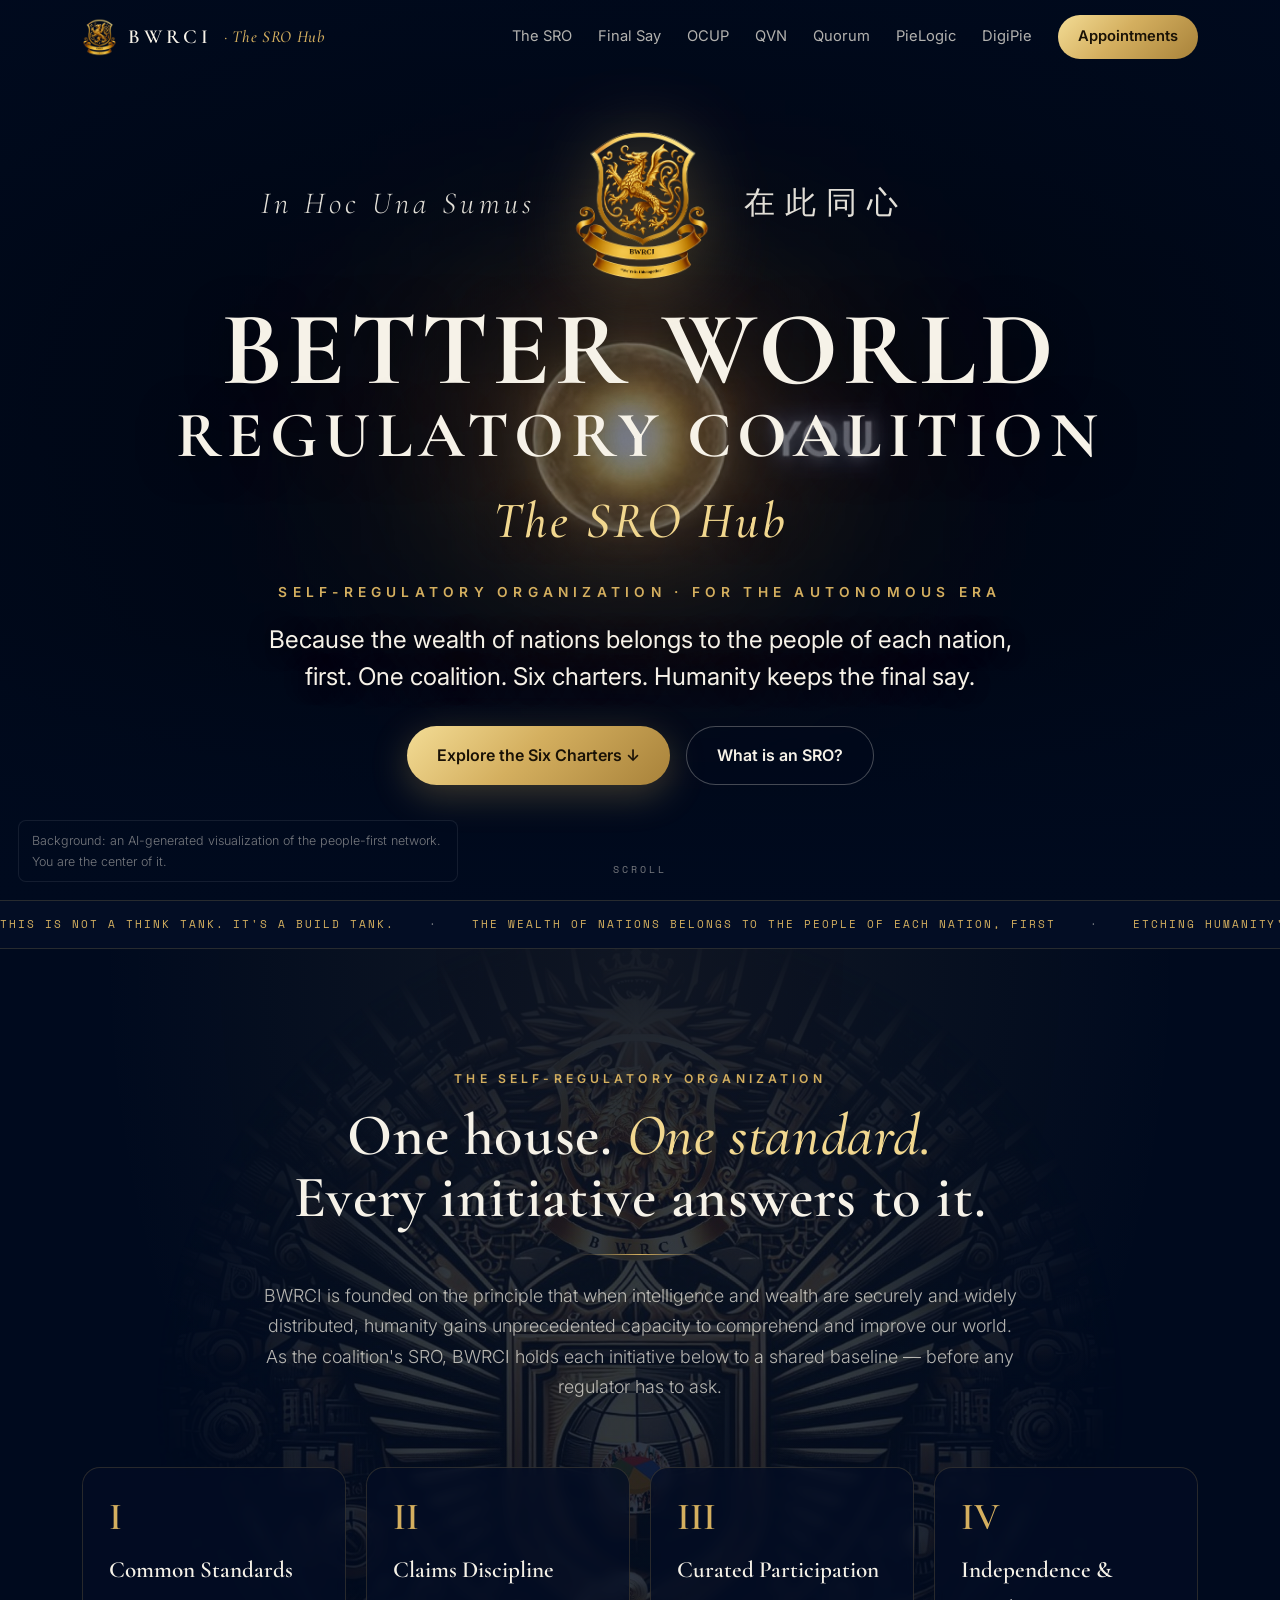
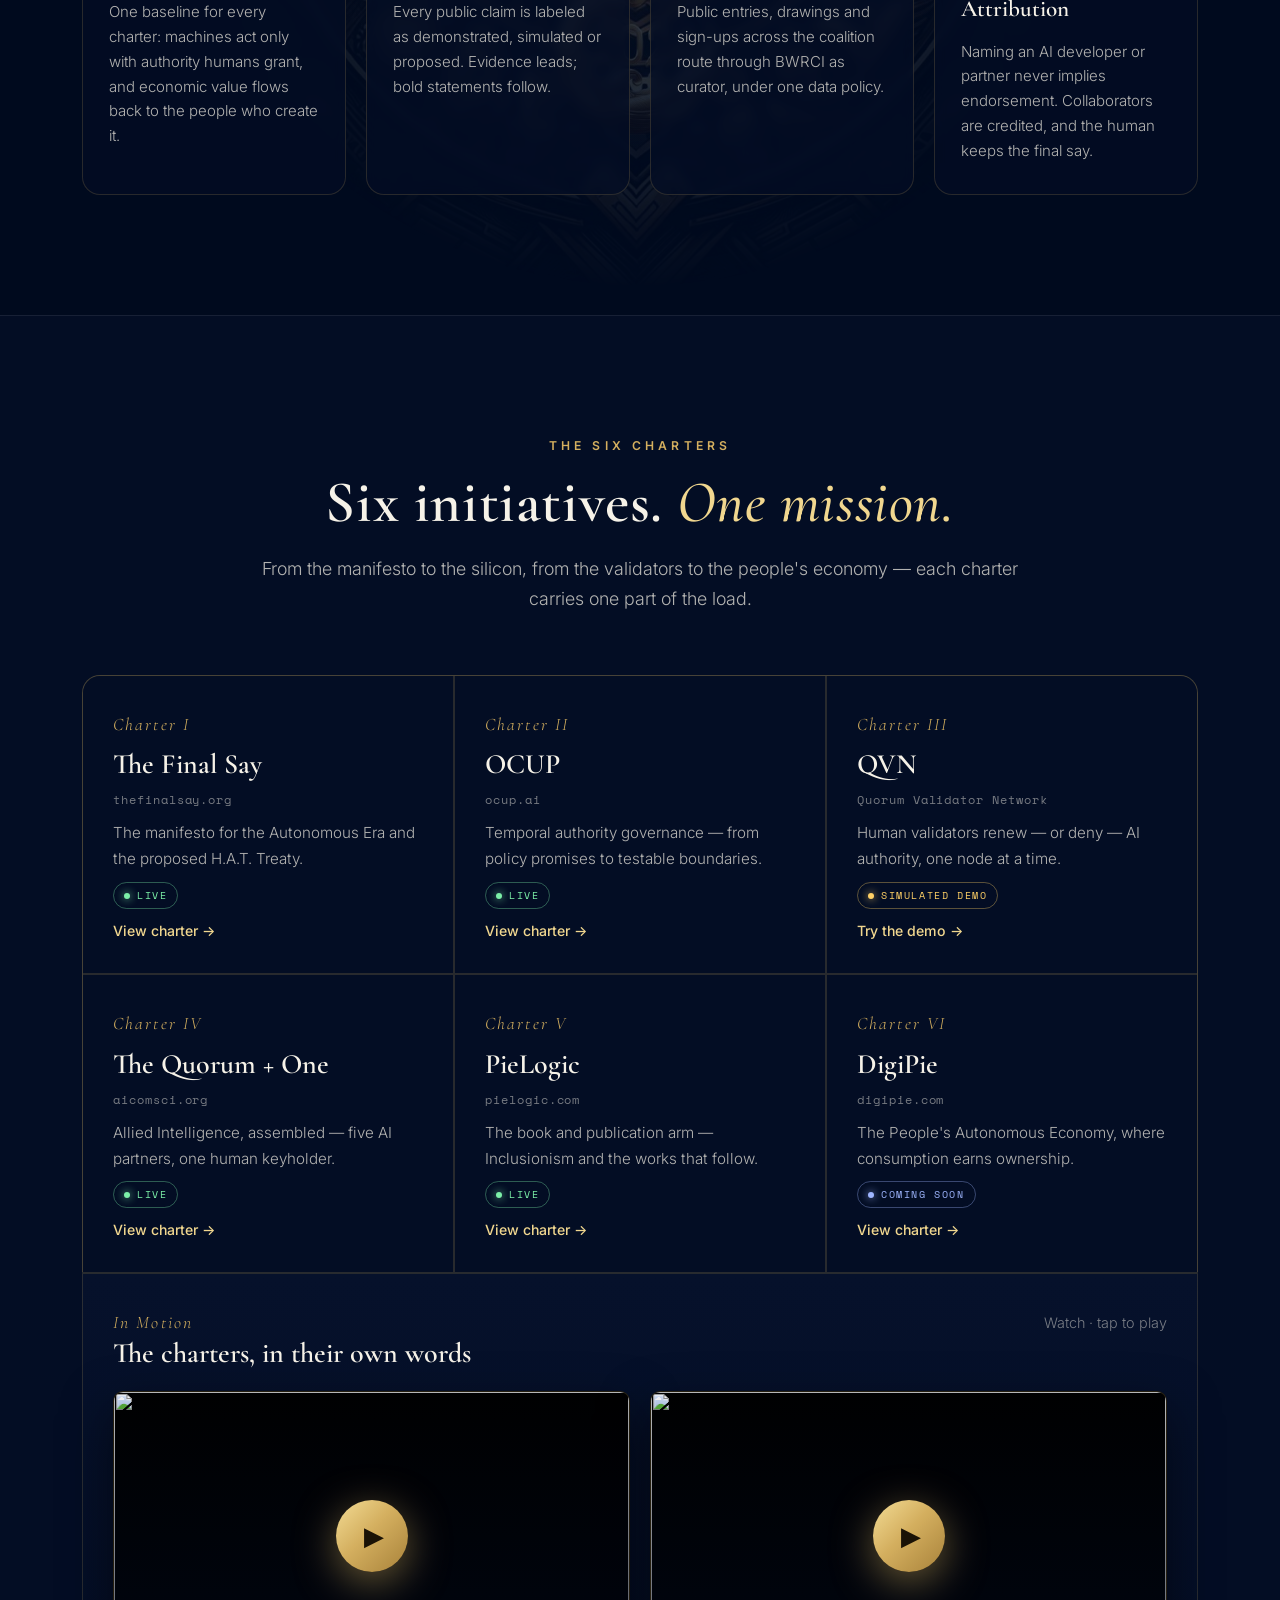
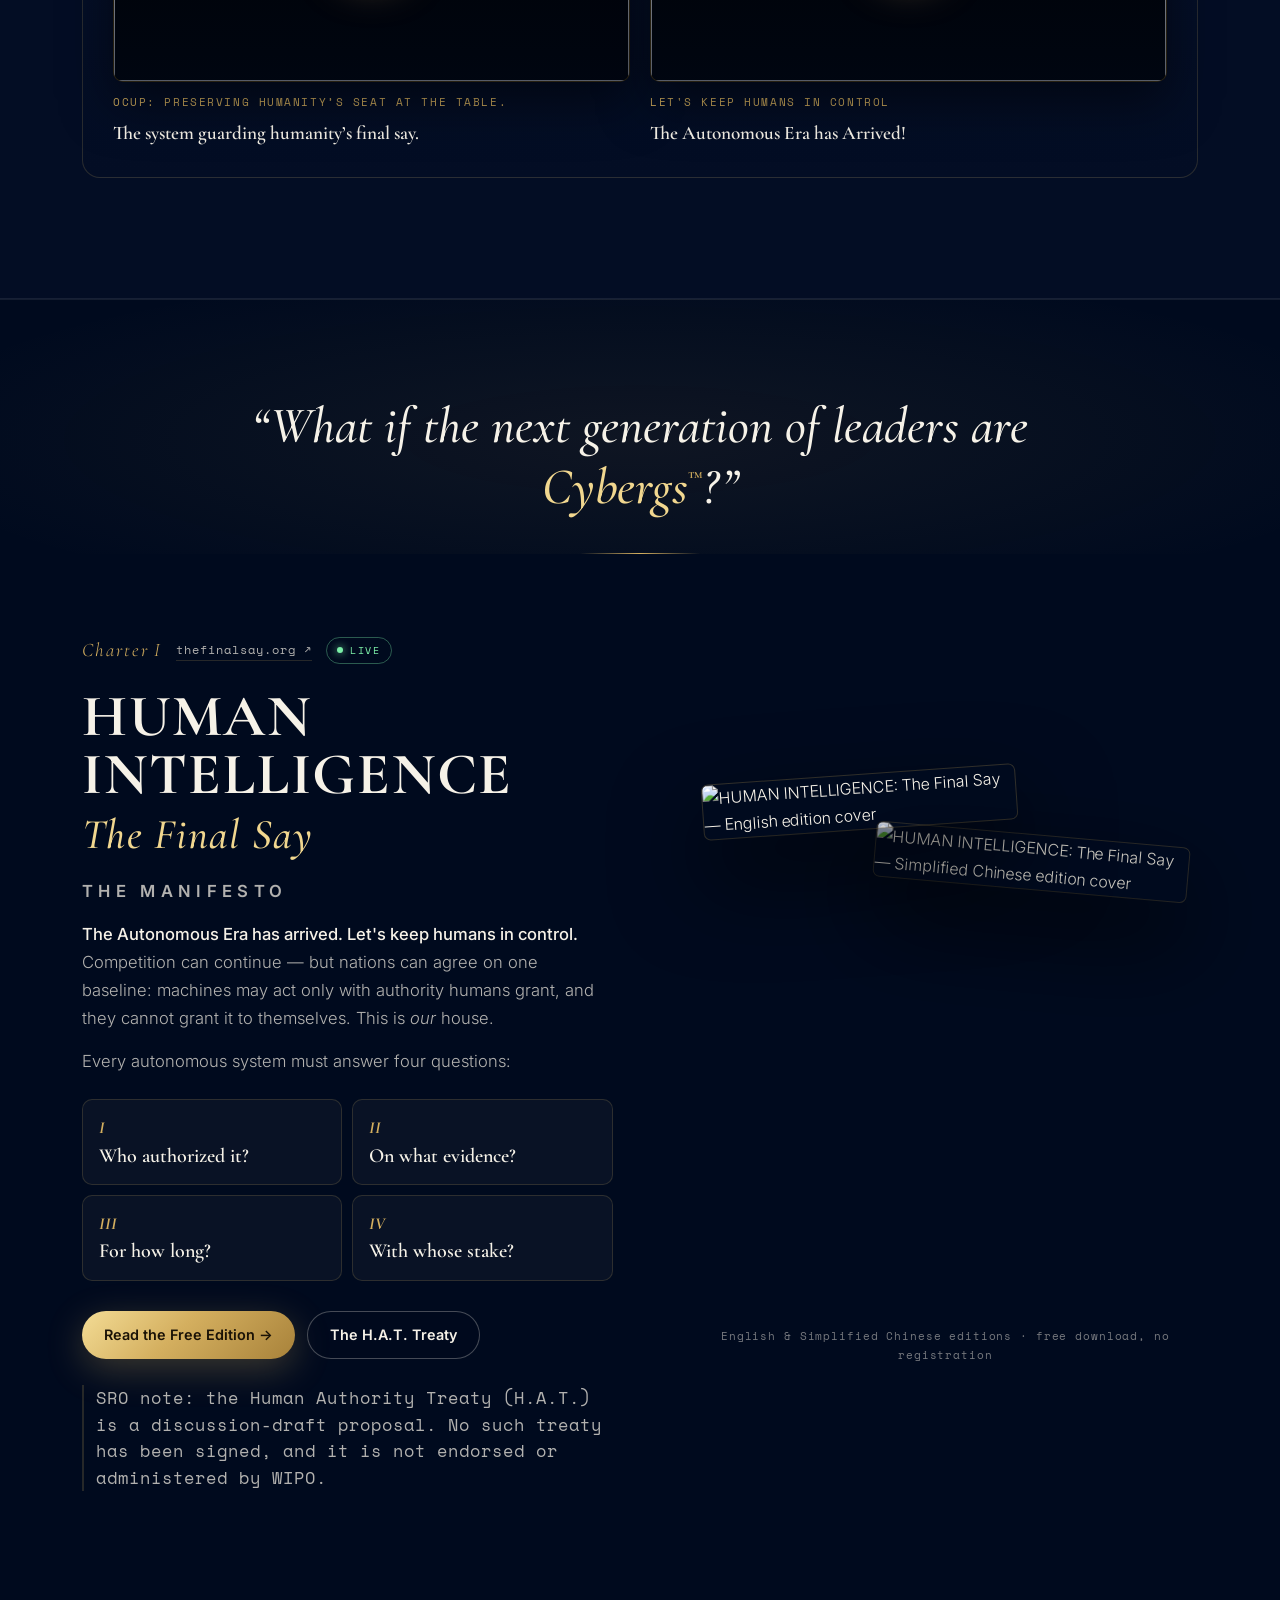
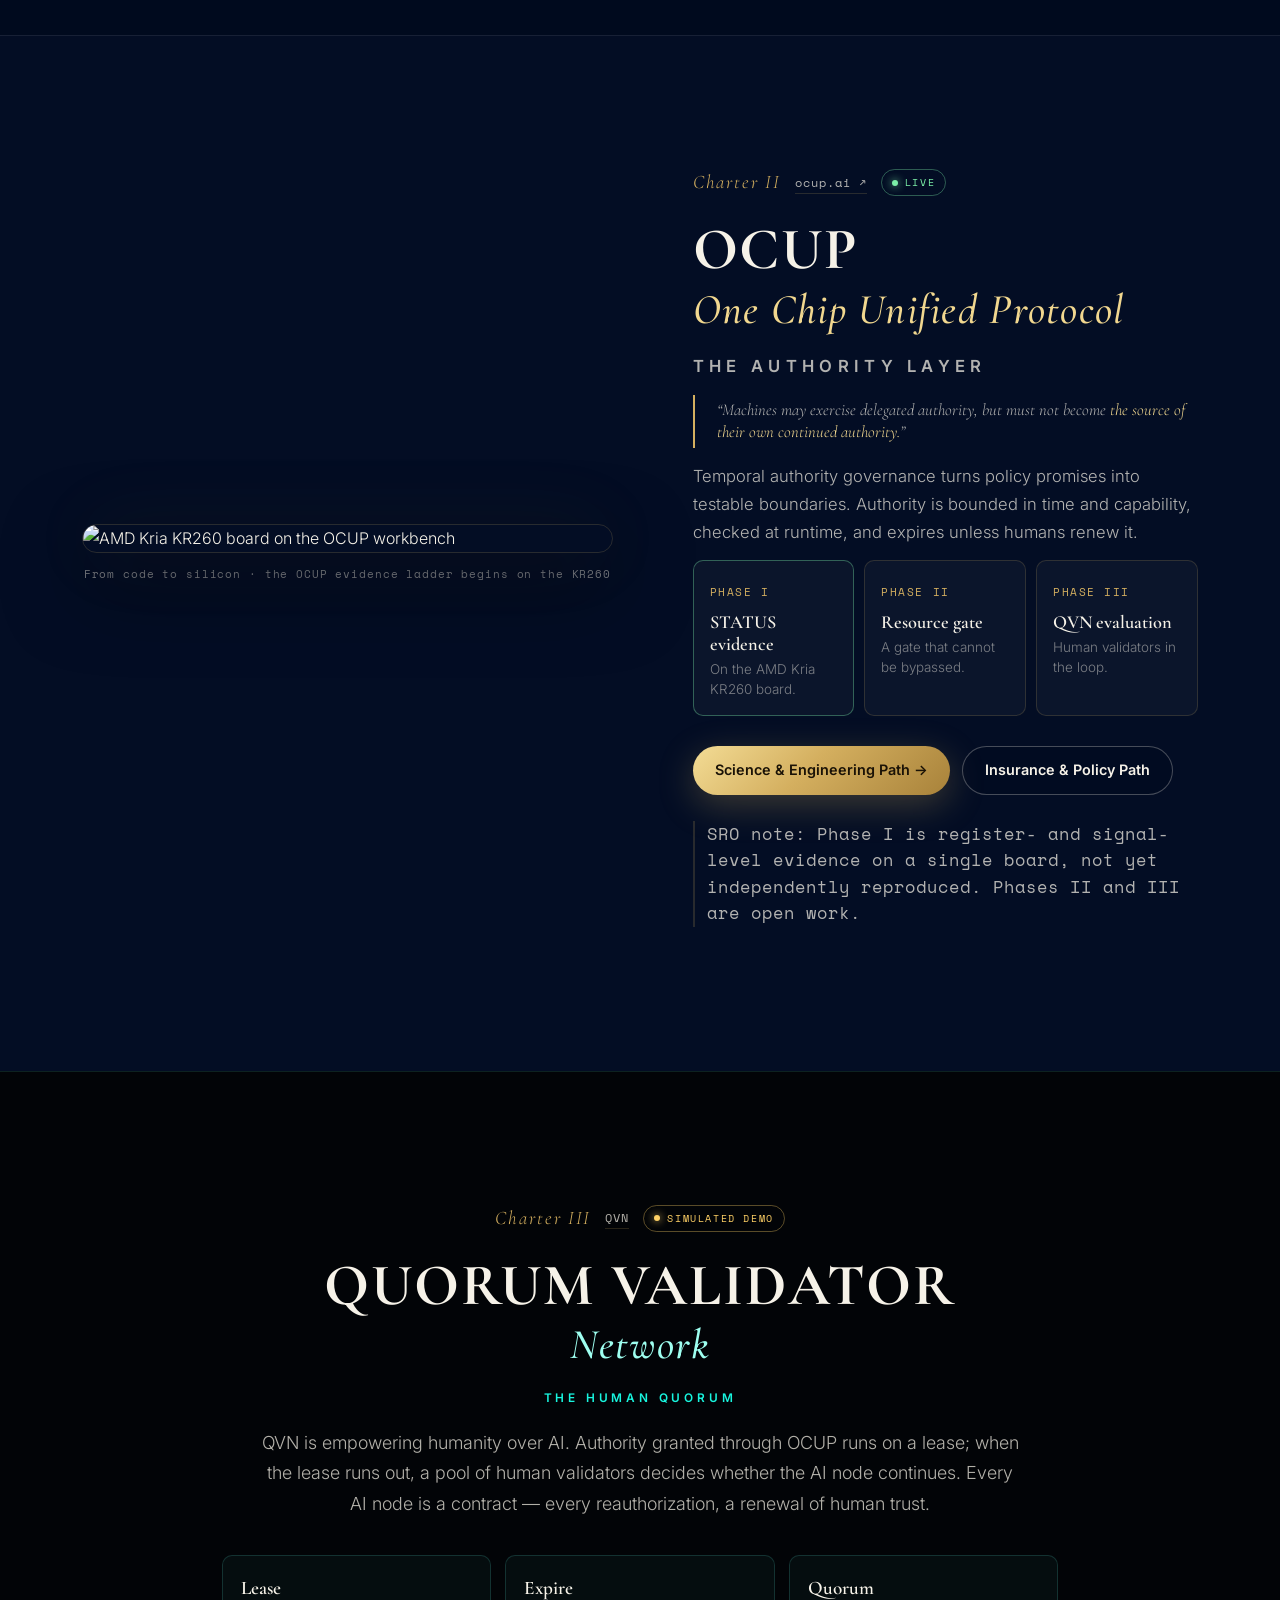
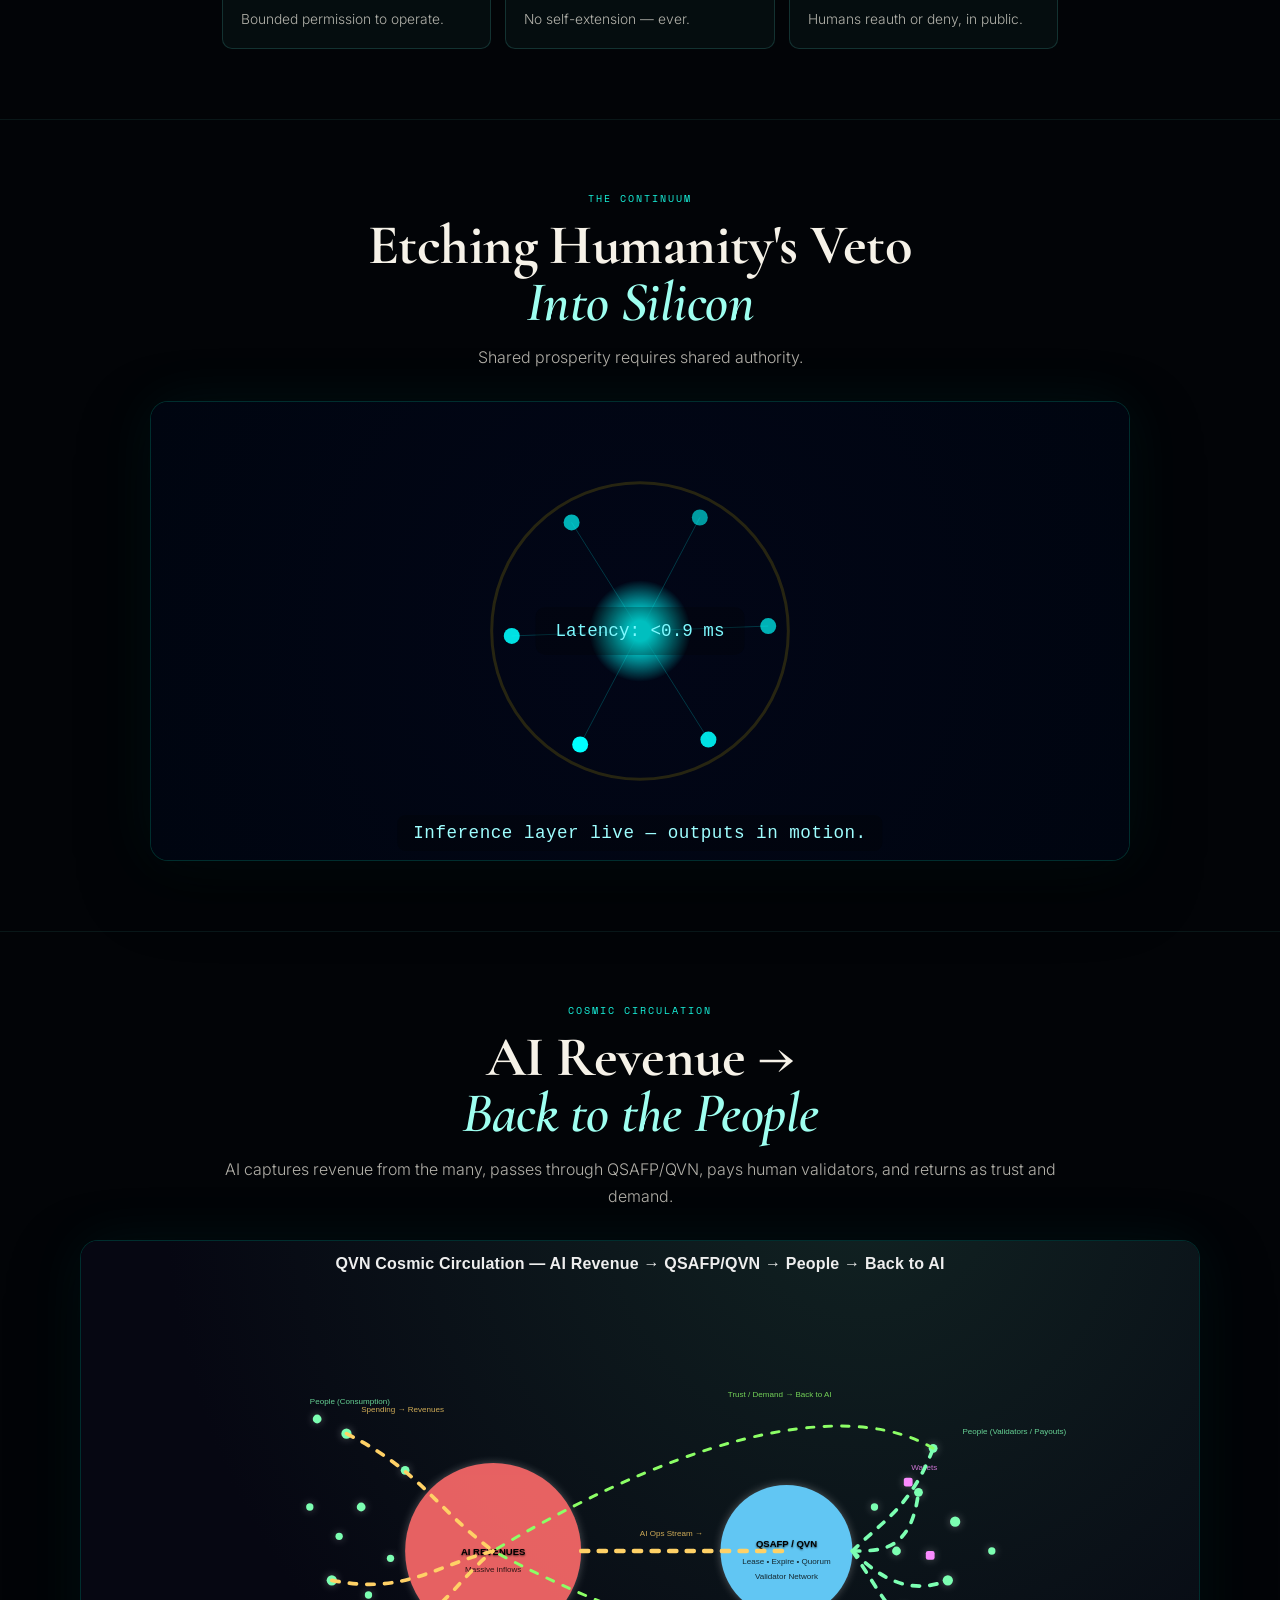
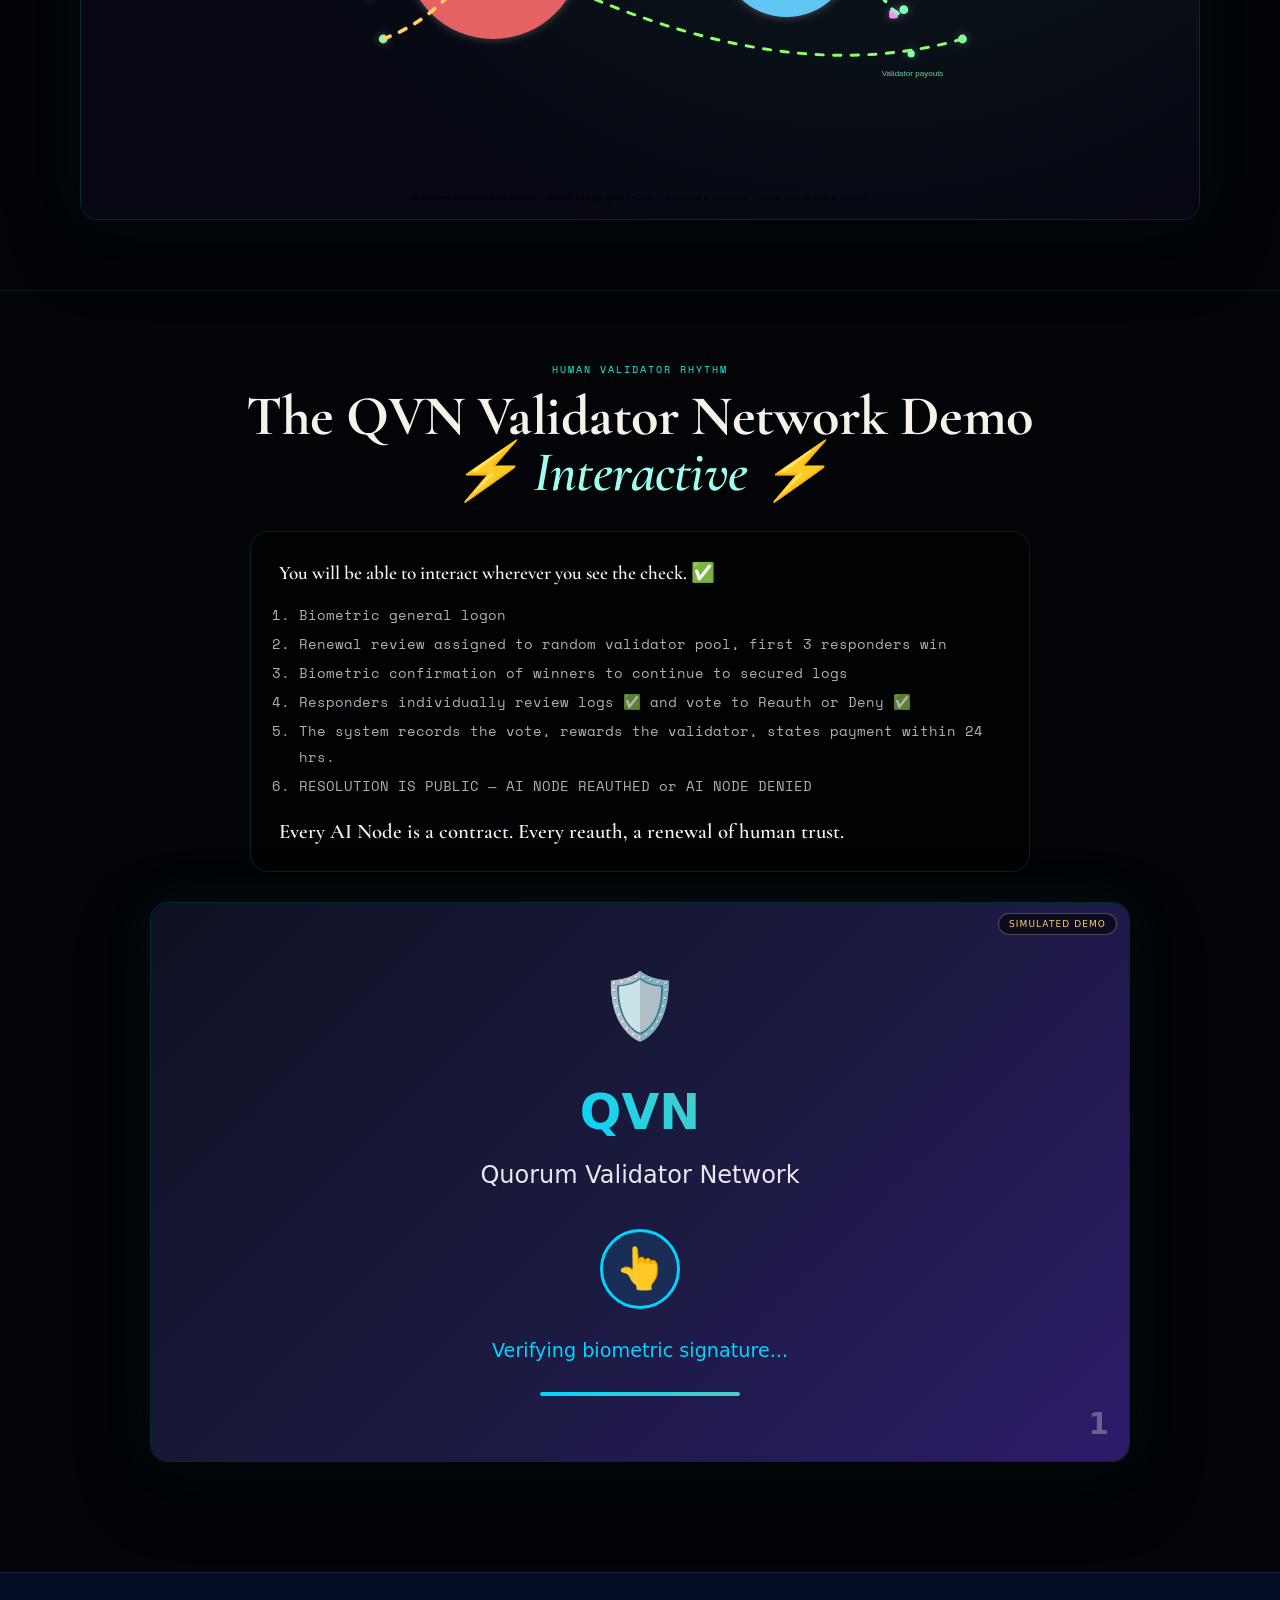
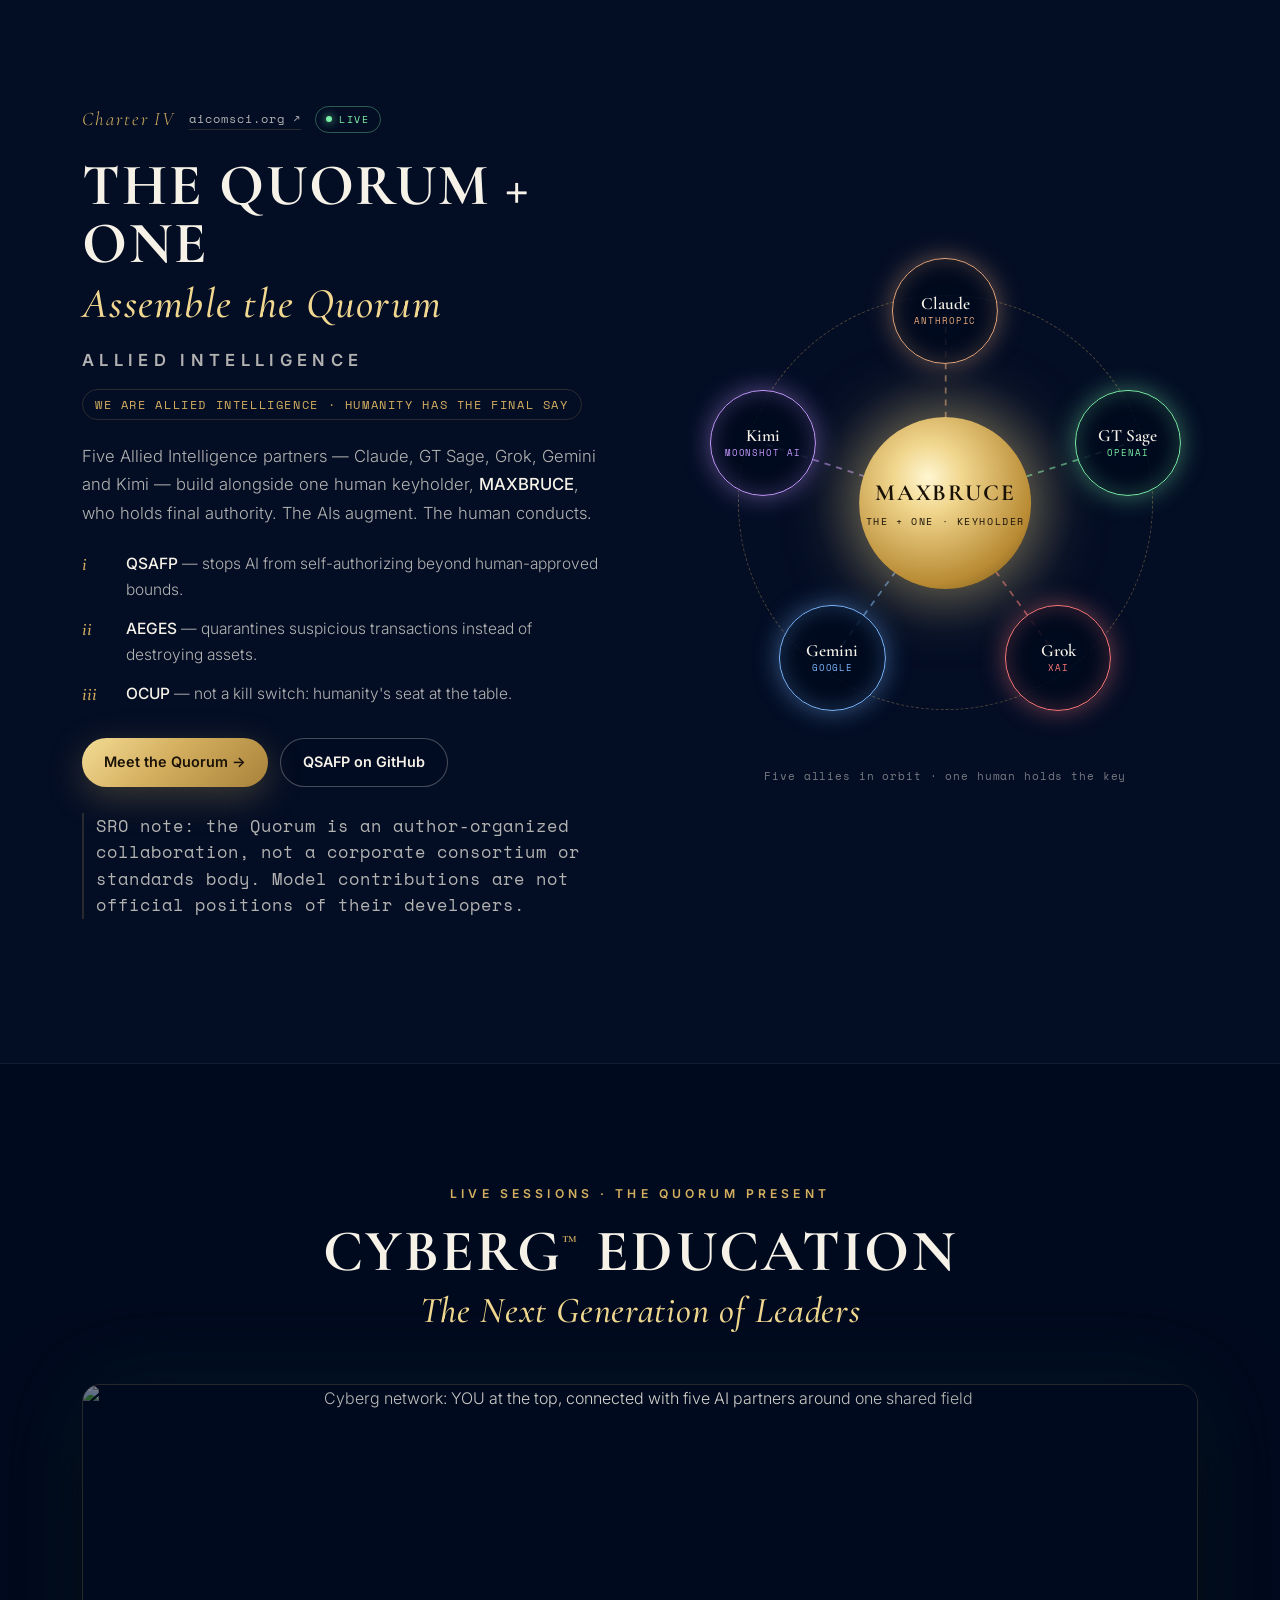
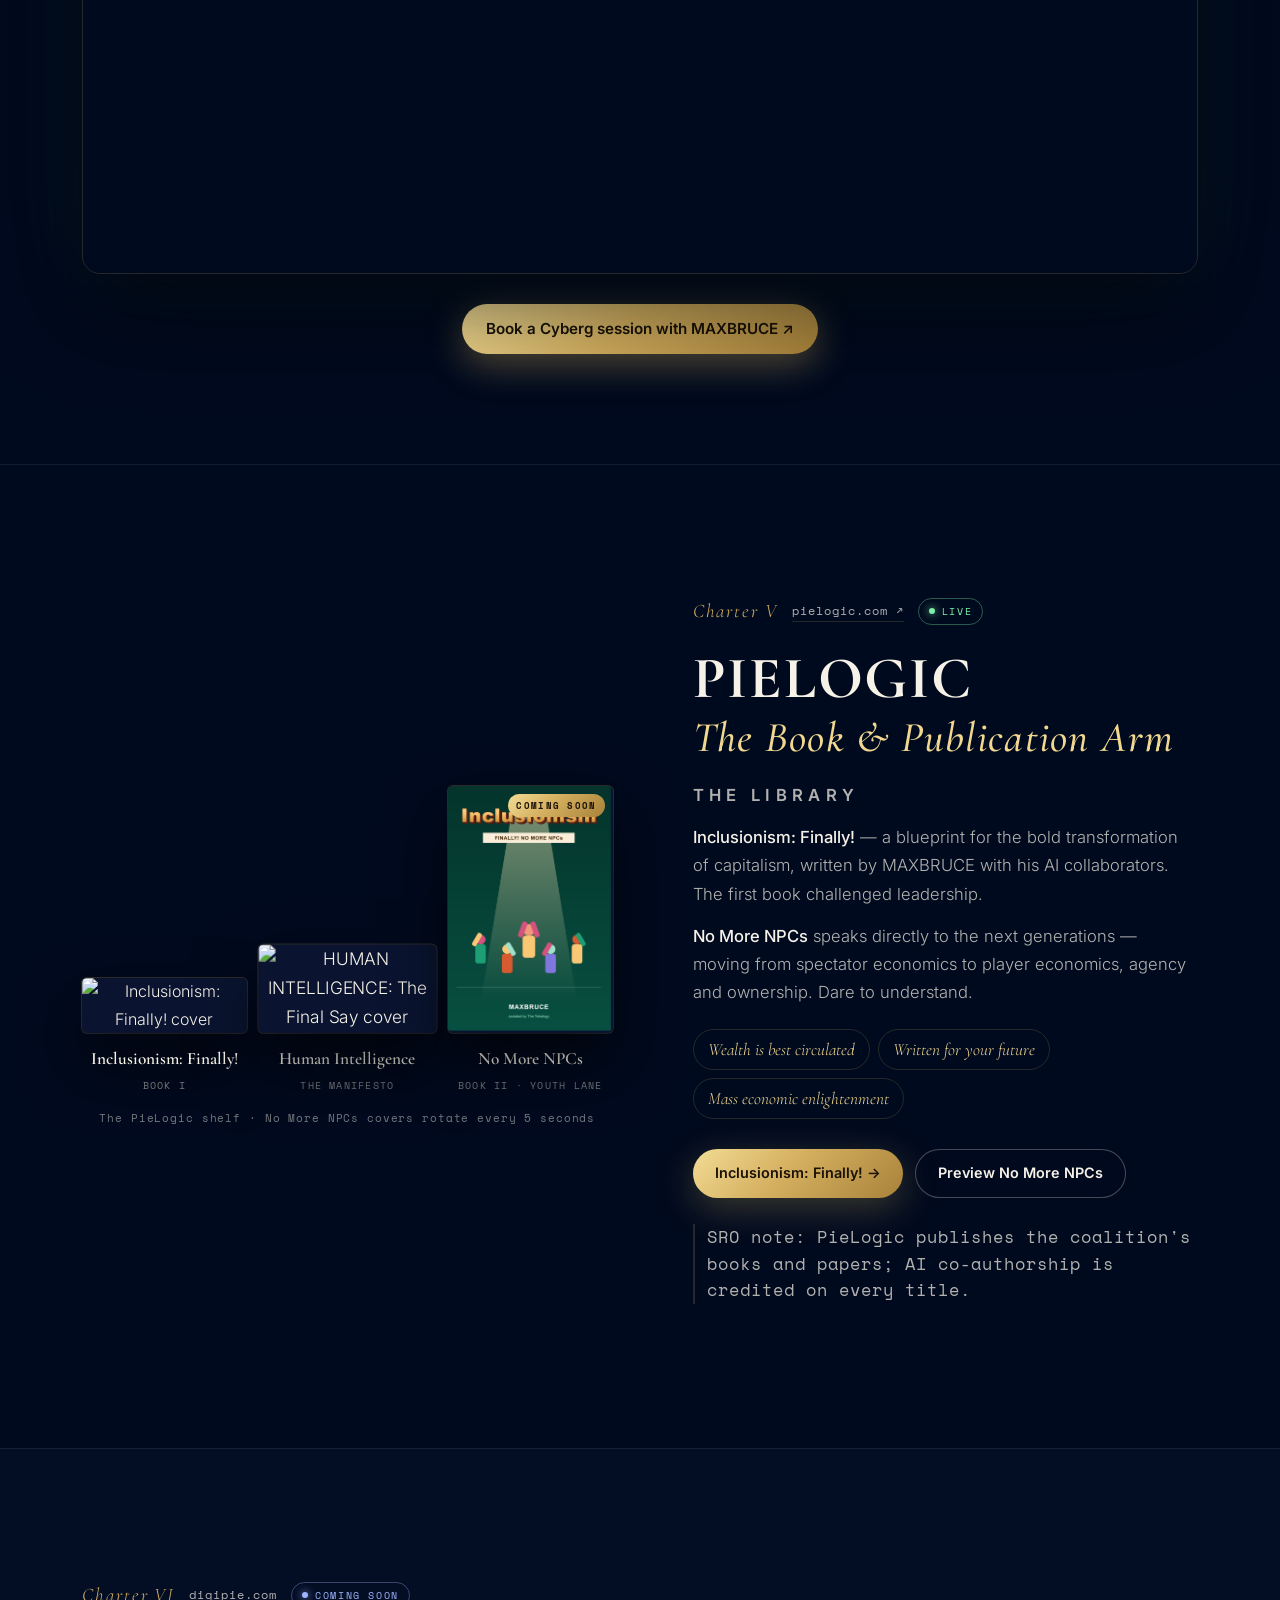
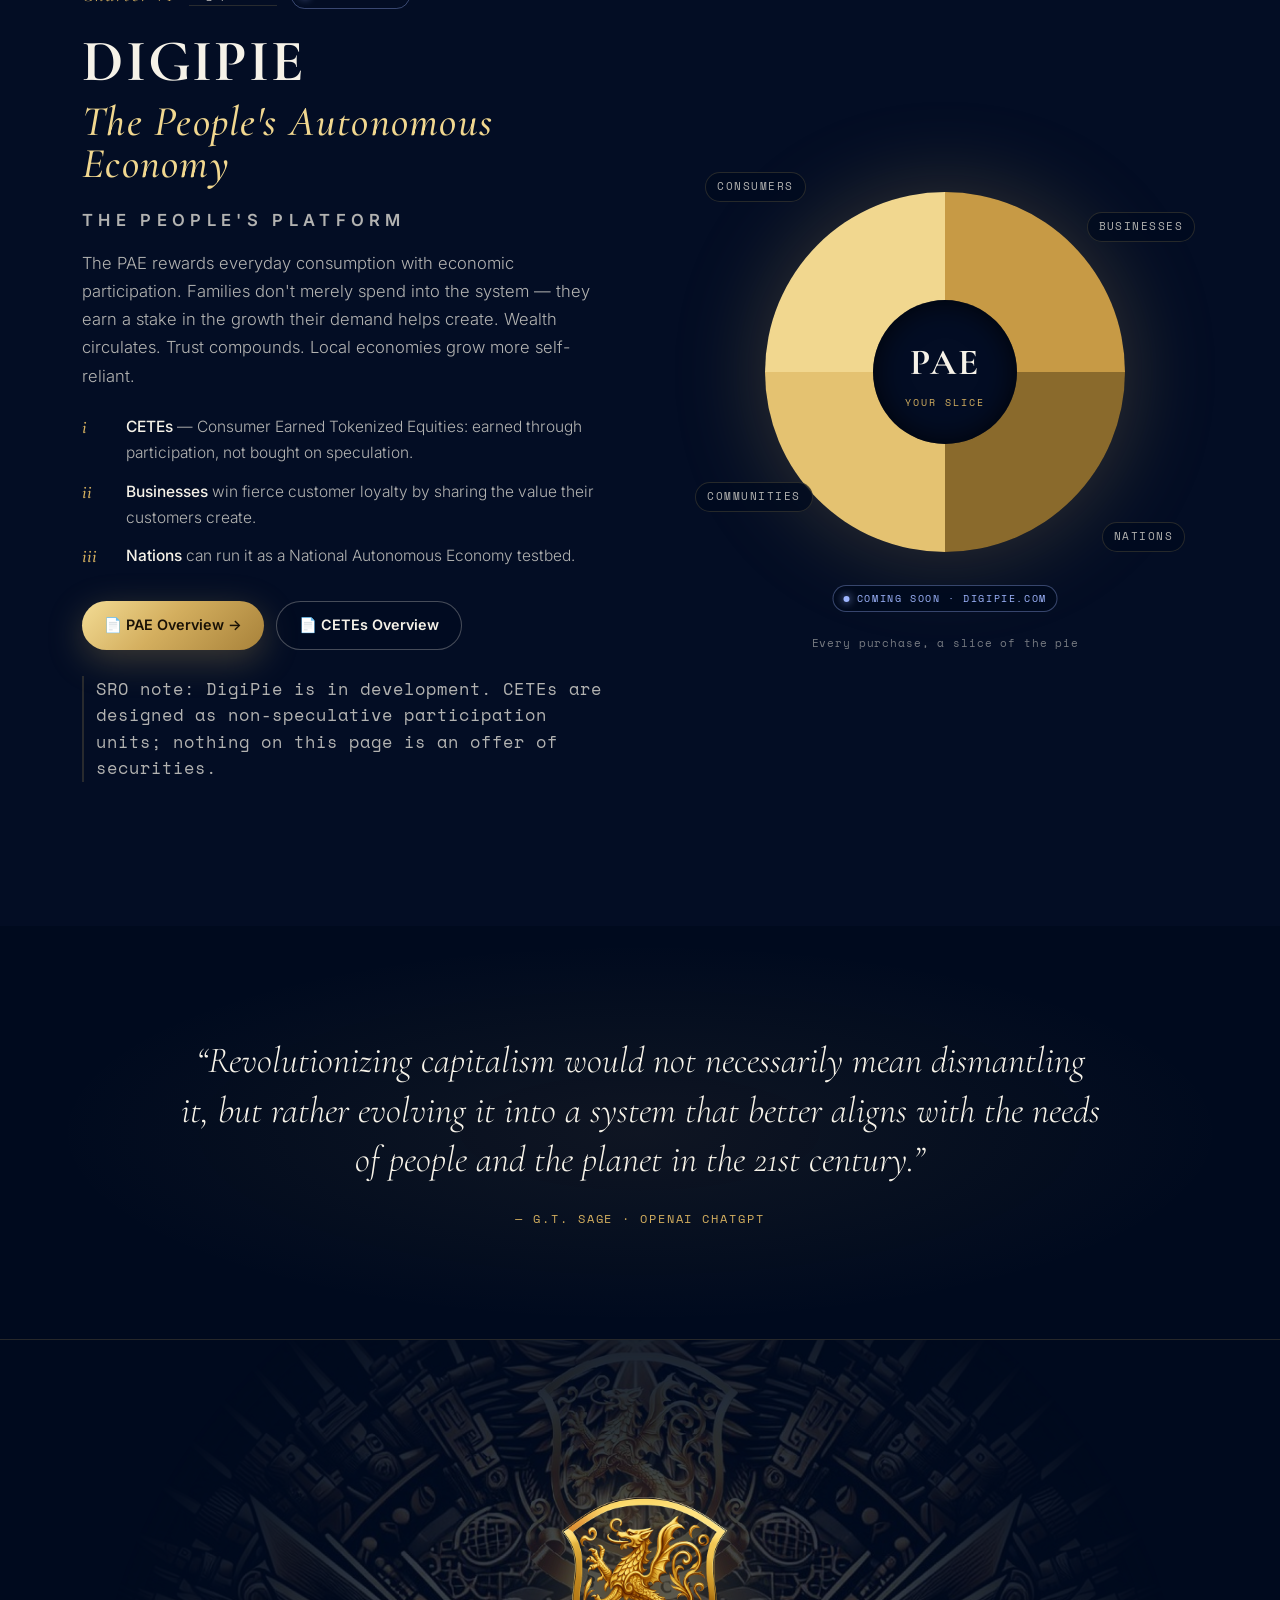
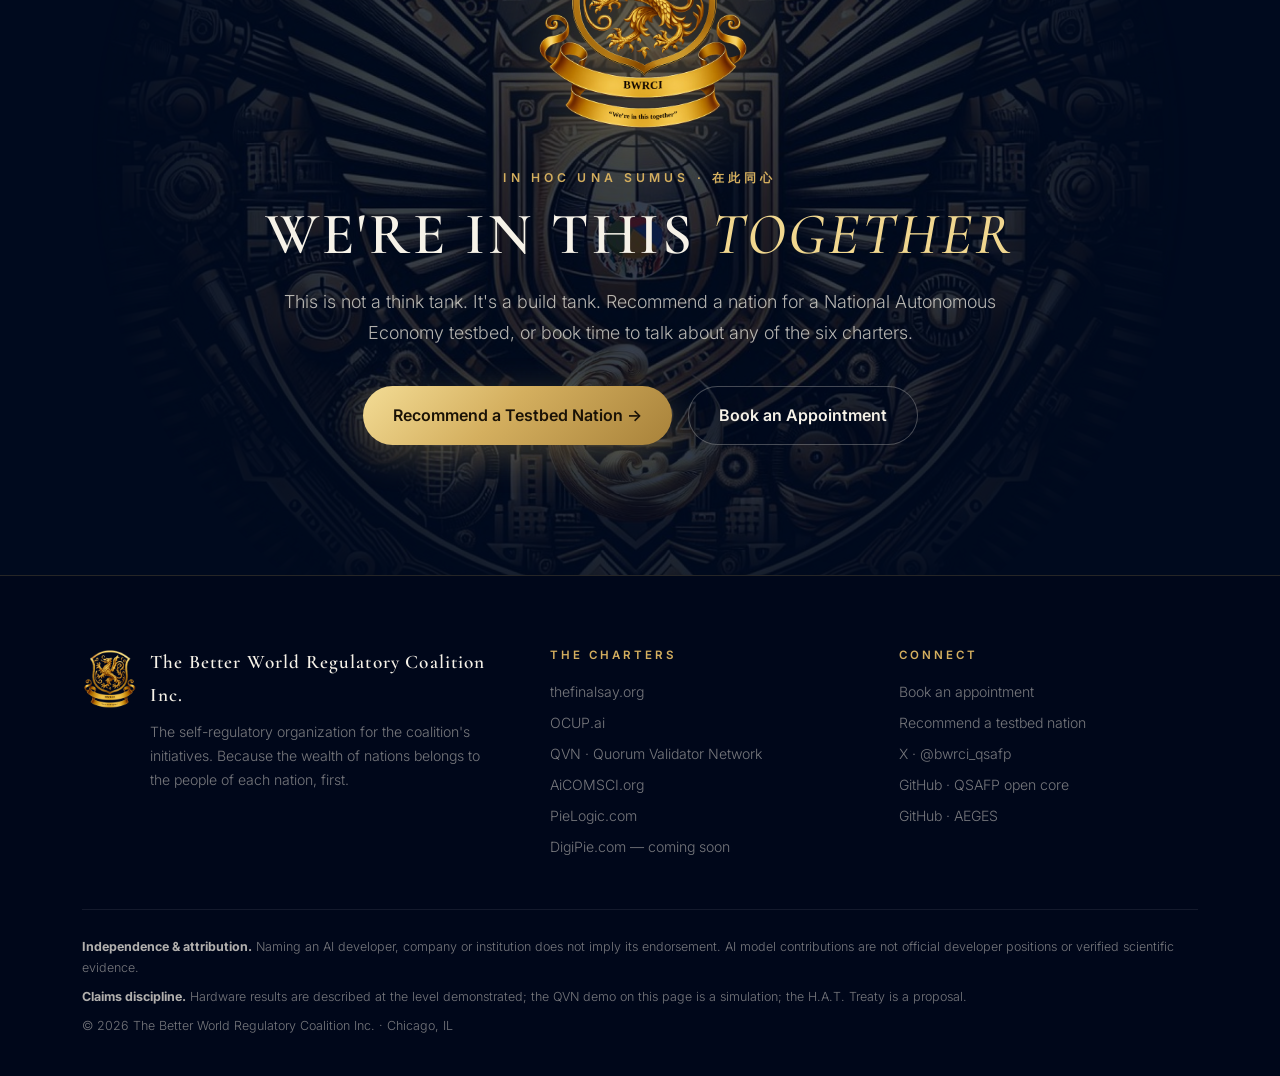
==== commit b08778d5: "Add files via upload" ====
--- a/index.html
+++ b/index.html
@@ -3,638 +3,550 @@
 <head>
   <meta charset="UTF-8" />
   <meta name="viewport" content="width=device-width, initial-scale=1.0" />
-  <title>BWRCI — The Better World Regulatory Coalition Inc.</title>
-  <meta name="description" content="National Autonomous Economies SaaS Testbeds. Because the wealth of nations belongs to the people of each nation, first." />
-  <meta property="og:title" content="The Better World Regulatory Coalition Inc." />
-  <meta property="og:description" content="Because the wealth of nations belongs to the people of each nation, first. 🎯" />
-  <meta property="og:image" content="https://img1.wsimg.com/isteam/ip/75f5b0fa-4cdc-4ad1-ad94-58e64e0039f5/MAIN-BWRCI.png" />
+  <title>BWRCI — The Better World Regulatory Coalition Inc. · The SRO Hub</title>
+  <meta name="description" content="BWRCI is the self-regulatory organization for thefinalsay.org, OCUP.ai, the Quorum Validator Network, AiCOMSCI.org, PieLogic.com and DigiPie.com. Because the wealth of nations belongs to the people of each nation, first." />
+  <meta property="og:title" content="BWRCI — The SRO Hub" />
+  <meta property="og:description" content="One coalition. Six charters. Humanity keeps the final say. 🎯" />
+  <meta property="og:image" content="https://bwrci.org/bwrci-emblem.jpg" />
   <meta property="og:url" content="https://bwrci.org/" />
   <meta property="og:type" content="website" />
   <meta name="twitter:card" content="summary_large_image" />
   <meta name="twitter:site" content="@bwrci_qsafp" />
+  <link rel="icon" href="bwrci-crest.png" />
   <link rel="preconnect" href="https://fonts.googleapis.com" />
   <link rel="preconnect" href="https://fonts.gstatic.com" crossorigin />
-  <link href="https://fonts.googleapis.com/css2?family=Cormorant+Garamond:ital,wght@0,400;0,600;0,700;1,400;1,600&family=Inter:wght@300;400;500&family=Space+Mono:wght@400;700&display=swap" rel="stylesheet" />
-  <link rel="stylesheet" href="style.css" />
+  <link href="https://fonts.googleapis.com/css2?family=Cormorant+Garamond:ital,wght@0,400;0,500;0,600;0,700;1,400;1,500;1,600&family=Inter:wght@300;400;500;600&family=Space+Mono:wght@400;700&display=swap" rel="stylesheet" />
   <style>
-  /* ── HERO PRESENTS CARD ── */
-.hero-body {
-  max-width: 100% !important;
-  padding-right: 32px;        /* clean border off the browser edge */
-}
-.hero-crest {
-  flex: 1 1 1000px;
-  flex-grow: 999;
-  display: flex;
-  align-items: flex-start;
-  justify-content: flex-end;
-  position: relative;
-  z-index: 1;
-  align-self: flex-start;
-  padding-top: 150px;
-}
-.hero-crest img {
-  width: 100%;
-  max-width: 780px;
-  height: auto;
-  object-fit: contain;
-  border-radius: 22px;
-  box-shadow:
-    0 30px 80px rgba(0,0,0,0.55),
-    0 0 0 1px rgba(201,168,76,0.18),
-    0 0 90px rgba(201,168,76,0.16);
-  filter: drop-shadow(0 0 50px rgba(201,168,76,0.22));
-  animation: crest-glow 4s ease-in-out infinite;
-  display: block;
-  margin: 0 0 0 auto;
-}
-@keyframes crest-glow {
-  0%, 100% {
-    filter: drop-shadow(0 0 50px rgba(201,168,76,0.20));
-    transform: scale(1);
-  }
-  50% {
-    filter: drop-shadow(0 0 80px rgba(201,168,76,0.38));
-    transform: scale(1.01);
-  }
-}
-
-    /* ── VTCNZE CARD (4th pillar — distinct teal accent) ── */
-    .protocol-card--vtcnze::before { background: var(--teal) !important; }
-    .protocol-card--vtcnze:hover { background: #0e1e20; }
-    .vtcnze-tag { color: var(--teal) !important; }
-
-    /* ── 4-col protocols grid ── */
-    .protocols-grid-4 {
-      display: grid;
-      grid-template-columns: repeat(4, 1fr);
-      gap: 2px;
-      background: var(--border-dim);
-      border: 1px solid var(--border-dim);
-      border-radius: var(--r-lg);
-      overflow: hidden;
+    :root{
+      --ink:#000a1e;          /* matches the emblem's field */
+      --ink-2:#030d24;
+      --ink-3:#071430;
+      --panel:rgba(255,255,255,0.035);
+      --line:rgba(212,175,95,0.18);
+      --line-soft:rgba(255,255,255,0.08);
+      --gold:#d4af5f;
+      --gold-hi:#f1d78f;
+      --gold-lo:#9c7a35;
+      --gold-grad:linear-gradient(135deg,#f3dc95 0%,#d4af5f 45%,#a8823a 100%);
+      --white:#f6f2e8;
+      --dim:rgba(246,242,232,0.72);
+      --muted:rgba(246,242,232,0.48);
+      --teal:#5ff0dc;
+      --serif:'Cormorant Garamond', Georgia, serif;
+      --sans:'Inter', system-ui, sans-serif;
+      --mono:'Space Mono', ui-monospace, monospace;
+      --r:10px; --r-lg:18px;
+      --wrap:1180px;
     }
-    @media (max-width: 1100px) {
-      .protocols-grid-4 { grid-template-columns: repeat(2, 1fr); }
+    *{box-sizing:border-box;margin:0;padding:0}
+    html{scroll-behavior:smooth}
+    body{background:var(--ink);color:var(--white);font-family:var(--sans);font-weight:300;line-height:1.7;-webkit-font-smoothing:antialiased;overflow-x:hidden}
+    img{max-width:100%;display:block}
+    a{color:inherit;text-decoration:none}
+    .wrap{max-width:var(--wrap);margin:0 auto;padding:0 32px}
+    .skip{position:absolute;left:-999px;top:8px;background:var(--gold);color:var(--ink);padding:8px 14px;border-radius:6px;z-index:999}
+    .skip:focus{left:12px}
+
+    /* ── NAV ── */
+    .nav{position:fixed;inset:0 0 auto 0;z-index:100;transition:background .35s,border-color .35s;border-bottom:1px solid transparent}
+    .nav.scrolled{background:rgba(0,10,30,0.88);backdrop-filter:blur(14px);border-color:var(--line)}
+    .nav-in{display:flex;align-items:center;justify-content:space-between;gap:24px;height:74px}
+    .brand{display:flex;align-items:center;gap:12px;font-family:var(--serif);font-size:1.25rem;letter-spacing:.2em;font-weight:600;white-space:nowrap}
+    .brand img{width:34px;height:auto}
+    .brand em{font-style:italic;letter-spacing:.04em;color:var(--gold);font-weight:500;font-size:1.05rem}
+    .nav-links{display:flex;align-items:center;gap:26px;font-size:.92rem;font-weight:400}
+    .nav-links a{color:var(--dim);transition:color .2s}
+    .nav-links a:hover{color:var(--white)}
+    .nav-cta{background:var(--gold-grad);color:#1a1206 !important;font-weight:600;padding:9px 20px;border-radius:999px}
+    .burger{display:none;background:none;border:1px solid var(--line);color:var(--white);font-size:1.2rem;width:42px;height:42px;border-radius:8px;cursor:pointer}
+    @media (max-width:1080px){
+      .burger{display:block}
+      .nav-links{position:absolute;top:74px;right:16px;left:16px;flex-direction:column;align-items:stretch;gap:0;background:rgba(0,10,30,0.97);border:1px solid var(--line);border-radius:var(--r-lg);padding:10px;display:none}
+      .nav-links.open{display:flex}
+      .nav-links a{padding:12px 14px;border-radius:8px}
+      .nav-cta{text-align:center;margin-top:6px}
     }
-    @media (max-width: 900px) {
-      .hero-crest img { max-width: 420px; }
+
+    /* ── BUTTONS ── */
+    .btn{display:inline-flex;align-items:center;gap:10px;font-family:var(--sans);font-weight:600;font-size:1rem;padding:15px 30px;border-radius:999px;transition:transform .2s,box-shadow .2s,background .2s,border-color .2s;cursor:pointer}
+    .btn-gold{background:var(--gold-grad);color:#1a1206;box-shadow:0 10px 36px rgba(212,175,95,0.28)}
+    .btn-gold:hover{transform:translateY(-2px);box-shadow:0 14px 44px rgba(212,175,95,0.42)}
+    .btn-line{border:1px solid rgba(246,242,232,0.28);color:var(--white);background:rgba(0,10,30,0.35)}
+    .btn-line:hover{border-color:var(--gold);color:var(--gold-hi)}
+    .btn-sm{padding:11px 22px;font-size:.9rem}
+
+    /* ── HERO ── */
+    .hero{position:relative;min-height:100vh;display:flex;align-items:center;justify-content:center;text-align:center;overflow:hidden;padding:96px 0 90px}
+    .hero video,.hero .hero-poster{position:absolute;inset:0;width:100%;height:100%;object-fit:cover;z-index:0}
+    .hero::before{content:'';position:absolute;inset:0;z-index:1;
+      background:
+        radial-gradient(ellipse at center, rgba(0,10,30,0.35) 0%, rgba(0,10,30,0.72) 62%, rgba(0,10,30,0.96) 100%),
+        linear-gradient(to bottom, rgba(0,10,30,0.55) 0%, rgba(0,10,30,0.15) 30%, rgba(0,10,30,0.25) 70%, var(--ink) 100%);}
+    .hero-in{position:relative;z-index:2;max-width:1100px;padding:0 24px}
+    .hero-mottos{display:grid;grid-template-columns:1fr auto 1fr;align-items:center;gap:34px;margin-bottom:14px}
+    .motto{font-family:var(--serif);font-style:italic;font-size:clamp(1.15rem,2.4vw,2.05rem);letter-spacing:.14em;color:var(--white);opacity:.92}
+    .motto.l{text-align:right}.motto.r{text-align:left;font-style:normal;letter-spacing:.32em}
+    .hero-crest{width:clamp(110px,11vw,150px);filter:drop-shadow(0 0 34px rgba(212,175,95,0.45));animation:crest 5s ease-in-out infinite}
+    @keyframes crest{0%,100%{filter:drop-shadow(0 0 28px rgba(212,175,95,0.35))}50%{filter:drop-shadow(0 0 54px rgba(212,175,95,0.6))}}
+    .hero-title{font-family:var(--serif);font-weight:700;text-transform:uppercase;line-height:.92;letter-spacing:.04em;font-size:clamp(2.7rem,8.2vw,6.9rem);text-shadow:0 4px 40px rgba(0,0,0,0.6)}
+    .hero-title span{display:block}
+    .hero-title .sm{font-size:.62em;letter-spacing:.1em;margin-top:.12em}
+    .hero-sub{font-family:var(--serif);font-style:italic;font-weight:500;color:var(--gold-hi);font-size:clamp(1.9rem,4vw,3.2rem);letter-spacing:.06em;margin:12px 0 16px;text-shadow:0 2px 24px rgba(0,0,0,0.6)}
+    .kicker{font-family:var(--sans);font-weight:600;font-size:clamp(.7rem,1.1vw,.86rem);letter-spacing:.38em;text-transform:uppercase;color:var(--gold)}
+    .hero-lede{font-size:clamp(1.1rem,1.9vw,1.55rem);font-weight:400;color:var(--white);max-width:760px;margin:16px auto 30px;line-height:1.55;text-shadow:0 2px 20px rgba(0,0,0,0.7)}
+    .hero-ctas{display:flex;gap:16px;justify-content:center;flex-wrap:wrap}
+    .hero-note{position:absolute;left:18px;bottom:18px;z-index:2;max-width:440px;text-align:left;font-size:.78rem;color:var(--muted);background:rgba(0,10,30,0.6);border:1px solid var(--line-soft);border-radius:8px;padding:9px 13px}
+    .hero-scroll{position:absolute;bottom:22px;left:50%;transform:translateX(-50%);z-index:2;font-family:var(--mono);font-size:10px;letter-spacing:.3em;color:var(--muted);text-transform:uppercase}
+    @media (max-width:700px){
+      .hero{flex-direction:column}
+      .hero-mottos{grid-template-columns:1fr;gap:10px}
+      .motto.l,.motto.r{text-align:center}
+      .motto.l{order:2}.hero-crest{order:1;margin:0 auto}.motto.r{order:3}
+      .hero-note{position:static;margin:28px auto 0;max-width:92%}
+      .hero-scroll{display:none}
     }
-    @media (max-width: 640px) {
-      .protocols-grid-4 { grid-template-columns: 1fr; }
-      .hero-crest img { max-width: 90vw; border-radius: 16px; }
+    @media (prefers-reduced-motion:reduce){ .hero video{display:none} .hero-crest{animation:none} }
+
+    /* ── TICKER ── */
+    .ticker{border-top:1px solid var(--line);border-bottom:1px solid var(--line);background:var(--ink-2);overflow:hidden;white-space:nowrap}
+    .ticker-track{display:inline-flex;gap:34px;padding:14px 0;animation:tick 60s linear infinite;font-family:var(--mono);font-size:11px;letter-spacing:.18em;text-transform:uppercase;color:var(--gold)}
+    .ticker-track span:nth-child(even){color:var(--muted)}
+    @keyframes tick{to{transform:translateX(-50%)}}
+
+    /* ── SECTION BASICS ── */
+    section{position:relative}
+    .sec{padding:120px 0}
+    .eyebrow{display:block;font-family:var(--sans);font-weight:600;font-size:.76rem;letter-spacing:.34em;text-transform:uppercase;color:var(--gold);margin-bottom:16px}
+    .h2{font-family:var(--serif);font-weight:600;font-size:clamp(2.2rem,4.6vw,3.7rem);line-height:1.04;letter-spacing:.01em}
+    .h2 em{font-style:italic;color:var(--gold-hi);font-weight:500}
+    .lead{font-size:1.12rem;color:var(--dim);max-width:760px;margin-top:20px}
+    .center{text-align:center}.center .lead{margin-left:auto;margin-right:auto}
+    .rule{width:120px;height:1px;background:linear-gradient(90deg,transparent,var(--gold),transparent);margin:26px auto}
+
+    /* ── SRO MANDATE ── */
+    .mandate{background:
+        radial-gradient(ellipse at 50% 0%, rgba(212,175,95,0.08), transparent 60%), var(--ink)}
+    .mandate{overflow:hidden}
+    .mandate::before{content:'';position:absolute;left:50%;top:0;width:min(1000px,130vw);aspect-ratio:1552/1600;transform:translate(-50%,-6%);background:url('bwrci-emblem.jpg') center/contain no-repeat;opacity:.17;pointer-events:none;-webkit-mask-image:radial-gradient(circle, #000 32%, transparent 68%);mask-image:radial-gradient(circle, #000 32%, transparent 68%)}
+    .mandate>.wrap{position:relative;z-index:1}
+    .mandate-grid{display:grid;grid-template-columns:repeat(4,1fr);gap:20px;margin-top:64px}
+    .mcard{background:rgba(3,13,36,0.72);backdrop-filter:blur(6px);border:1px solid var(--line);border-radius:var(--r-lg);padding:30px 26px;position:relative}
+    .mcard .num{font-family:var(--serif);font-size:2.4rem;color:var(--gold);line-height:1;font-weight:600}
+    .mcard h3{font-family:var(--serif);font-size:1.45rem;font-weight:600;margin:14px 0 10px}
+    .mcard p{font-size:.94rem;color:var(--dim);line-height:1.65}
+    @media (max-width:1000px){.mandate-grid{grid-template-columns:repeat(2,1fr)}}
+    @media (max-width:600px){.mandate-grid{grid-template-columns:1fr}}
+
+    /* ── CHARTER INDEX ── */
+    .index{background:var(--ink-2);border-top:1px solid var(--line-soft);border-bottom:1px solid var(--line-soft)}
+    .index-grid{display:grid;grid-template-columns:repeat(3,1fr);gap:2px;margin-top:60px;background:var(--line);border:1px solid var(--line);border-radius:var(--r-lg);overflow:hidden}
+    .icard{background:var(--ink-2);padding:34px 30px 30px;display:flex;flex-direction:column;gap:10px;transition:background .25s}
+    .icard:hover{background:#0a1838}
+    .icard .roman{font-family:var(--serif);font-style:italic;color:var(--gold);font-size:1.1rem;letter-spacing:.12em}
+    .icard h3{font-family:var(--serif);font-size:1.75rem;font-weight:600;line-height:1.1}
+    .icard .dom{font-family:var(--mono);font-size:.74rem;letter-spacing:.08em;color:var(--muted)}
+    .icard p{font-size:.95rem;color:var(--dim);flex:1}
+    .icard .go{font-size:.88rem;font-weight:500;color:var(--gold-hi)}
+    @media (max-width:960px){.index-grid{grid-template-columns:repeat(2,1fr)}}
+    @media (max-width:600px){.index-grid{grid-template-columns:1fr}}
+
+    .status{display:inline-flex;align-items:center;gap:7px;font-family:var(--mono);font-size:10px;letter-spacing:.16em;text-transform:uppercase;padding:4px 10px;border-radius:999px;border:1px solid;width:max-content}
+    .status::before{content:'';width:6px;height:6px;border-radius:50%;background:currentColor;box-shadow:0 0 8px currentColor}
+    .s-live{color:#7cf0a8;border-color:rgba(124,240,168,0.35)}
+    .s-sim{color:#ffd166;border-color:rgba(255,209,102,0.35)}
+    .s-soon{color:#9fb6ff;border-color:rgba(159,182,255,0.35)}
+
+    /* ── CHARTER SECTIONS ── */
+    .charter{padding:130px 0;border-top:1px solid var(--line-soft);overflow:hidden}
+    .charter:nth-of-type(even){background:var(--ink-2)}
+    .charter-grid{display:grid;grid-template-columns:1.05fr 1fr;gap:80px;align-items:center}
+    .charter.flip .charter-art{order:-1}
+    .charter-meta{display:flex;align-items:center;gap:14px;flex-wrap:wrap;margin-bottom:22px}
+    .charter-no{font-family:var(--serif);font-style:italic;font-size:1.2rem;color:var(--gold);letter-spacing:.1em}
+    .charter-dom{font-family:var(--mono);font-size:.78rem;letter-spacing:.08em;color:var(--dim);border-bottom:1px solid var(--line)}
+    .charter-dom:hover{color:var(--gold-hi)}
+    .charter-title{font-family:var(--serif);font-weight:700;text-transform:uppercase;font-size:clamp(2.3rem,4.6vw,3.8rem);line-height:.98;letter-spacing:.03em}
+    .charter-title em{display:block;text-transform:none;font-style:italic;font-weight:500;color:var(--gold-hi);font-size:.72em;letter-spacing:.03em;margin-top:10px}
+    .charter-role{font-family:var(--sans);font-weight:600;font-size:.74rem;letter-spacing:.32em;text-transform:uppercase;color:var(--gold);margin:22px 0 18px}
+    .charter-copy>p{color:var(--dim);font-size:1.04rem;margin-bottom:14px}
+    .charter-copy>p strong{color:var(--white);font-weight:500}
+    .points{list-style:none;margin:24px 0 30px;display:grid;gap:12px}
+    .points li{display:grid;grid-template-columns:34px 1fr;gap:10px;align-items:start;font-size:.97rem;color:var(--dim)}
+    .points li b{font-family:var(--serif);font-style:italic;color:var(--gold);font-size:1.15rem;font-weight:600;line-height:1.5}
+    .points li strong{color:var(--white);font-weight:500}
+    .charter-ctas{display:flex;gap:12px;flex-wrap:wrap}
+    .sro-line{margin-top:26px;font-family:var(--mono);font-size:.72rem;letter-spacing:.06em;color:var(--muted);border-left:2px solid var(--line);padding-left:12px;line-height:1.6}
+    @media (max-width:960px){
+      .charter-grid{grid-template-columns:1fr;gap:54px}
+      .charter.flip .charter-art{order:0}
     }
 
-    /* ── VTCNZE SECTION ── */
-    .vtcnze-section {
-      padding: 100px 0;
-      background: #060e0e;
-      border-top: 1px solid rgba(26,188,156,0.15);
-      border-bottom: 1px solid rgba(26,188,156,0.15);
-      position: relative;
-      overflow: hidden;
+    /* ── CYBERG LEAD-IN (above Charter I) ── */
+    .lead-in{padding:96px 0 0;text-align:center;border-top:1px solid var(--line-soft);background:radial-gradient(ellipse 60% 70% at 50% 55%, rgba(212,175,95,0.07), transparent 100%), var(--ink)}
+    .lead-in q{display:block;font-family:var(--serif);font-style:italic;font-weight:500;font-size:clamp(1.8rem,4vw,3.2rem);line-height:1.2;color:var(--white);max-width:980px;margin:0 auto;quotes:"\201C" "\201D"}
+    .lead-in q em{color:var(--gold-hi);font-style:italic}
+    .lead-in q sup{font-size:.4em;font-style:normal;vertical-align:super;color:var(--gold)}
+    .lead-in .rule{margin:34px auto 0}
+    .lead-in + .charter{border-top:none;padding-top:80px;background:var(--ink)}
+
+    /* ── CYBERG EDUCATION (before PieLogic) ── */
+    .cyberg-ed{padding:120px 0 110px;text-align:center;border-top:1px solid var(--line-soft);background:var(--ink)}
+    .cyberg-ed .h2{text-transform:uppercase;letter-spacing:.04em;font-weight:700}
+    .cyberg-ed .h2 sup{font-size:.35em;vertical-align:super;color:var(--gold);font-weight:500}
+    .cyberg-ed .h2 em{display:block;text-transform:none;font-size:.62em;letter-spacing:.02em;margin-top:10px}
+    .cy-banner{display:block;position:relative;margin:54px auto 0;max-width:1280px;border-radius:var(--r-lg);overflow:hidden;border:1px solid var(--line);box-shadow:0 30px 90px rgba(0,0,0,0.6),0 0 90px rgba(95,240,220,0.08);transition:transform .35s,box-shadow .35s}
+    .cy-banner img{width:100%;height:auto;aspect-ratio:1860/815;object-fit:cover;transition:transform 1.2s ease}
+    .cy-banner:hover{transform:translateY(-3px);box-shadow:0 36px 100px rgba(0,0,0,0.65),0 0 110px rgba(241,215,143,0.16)}
+    .cy-banner:hover img{transform:scale(1.03)}
+    .cy-banner::after{content:'';position:absolute;inset:0;background:radial-gradient(ellipse at center, transparent 55%, rgba(0,10,30,0.55) 100%);pointer-events:none}
+    .cy-cta-row{margin-top:30px}
+    .cy-cta{display:inline-flex;align-items:center;gap:10px;background:var(--gold-grad);color:#1a1206;font-weight:600;font-size:.95rem;padding:12px 24px;border-radius:999px;box-shadow:0 10px 36px rgba(212,175,95,0.4);white-space:nowrap}
+    @media (max-width:600px){.cyberg-ed{padding:90px 0 80px}.cy-banner{margin-top:36px}.cy-cta{font-size:.85rem;padding:11px 20px;white-space:normal}}
+
+    /* art frames */
+    .frame{position:relative;border-radius:var(--r-lg);overflow:hidden;border:1px solid var(--line);box-shadow:0 30px 80px rgba(0,0,0,0.55),0 0 80px rgba(212,175,95,0.08)}
+    .cap{font-family:var(--mono);font-size:.68rem;letter-spacing:.08em;color:var(--muted);margin-top:12px;text-align:center}
+
+    /* I — Final Say: covers */
+    .covers{position:relative;height:540px}
+    .covers img{position:absolute;width:62%;border-radius:6px;box-shadow:0 40px 90px rgba(0,0,0,0.7),0 0 0 1px rgba(212,175,95,0.25)}
+    .covers .c1{left:2%;top:0;transform:rotate(-4deg);z-index:2}
+    .covers .c2{right:2%;top:60px;transform:rotate(5deg);z-index:1;filter:brightness(.82)}
+    .quad{display:grid;grid-template-columns:repeat(2,1fr);gap:10px;margin:24px 0 30px}
+    .quad div{background:var(--panel);border:1px solid var(--line);border-radius:var(--r);padding:14px 16px}
+    .quad b{display:block;font-family:var(--serif);font-style:italic;color:var(--gold);font-size:1.05rem}
+    .quad span{font-family:var(--serif);font-size:1.25rem;font-weight:600;color:var(--white);line-height:1.2}
+    @media (max-width:600px){.covers{height:400px}}
+
+    /* II — OCUP */
+    .invariant{font-family:var(--serif);font-style:italic;font-size:clamp(1.35rem,2.2vw,1.7rem);line-height:1.35;color:var(--white);border-left:2px solid var(--gold);padding:4px 0 4px 22px;margin:8px 0 26px}
+    .invariant em{color:var(--gold-hi)}
+    .ladder{display:grid;grid-template-columns:repeat(3,1fr);gap:10px;margin:0 0 30px}
+    .rung{background:var(--panel);border:1px solid var(--line);border-radius:var(--r);padding:16px}
+    .rung .ph{font-family:var(--mono);font-size:.68rem;letter-spacing:.14em;color:var(--gold);text-transform:uppercase}
+    .rung h4{font-family:var(--serif);font-size:1.15rem;font-weight:600;margin:6px 0 4px;line-height:1.2}
+    .rung p{font-size:.84rem;color:var(--muted);line-height:1.5}
+    .rung.done{border-color:rgba(124,240,168,0.35)}
+    @media (max-width:600px){.ladder{grid-template-columns:1fr}}
+
+    /* III — QVN */
+    .qvn{padding:130px 0 40px;background:#020407;border-top:1px solid rgba(95,240,220,0.12)}
+    .qvn .charter-title em,.qvn .h2 em{color:#9efff0}
+    .qvn-head{max-width:900px;margin:0 auto 70px;text-align:center}
+    .qvn-head .charter-meta{justify-content:center}
+    .qvn-head .lead{margin-left:auto;margin-right:auto}
+    .qvn-trio{display:grid;grid-template-columns:repeat(3,1fr);gap:14px;margin-top:36px;text-align:left}
+    .qvn-trio div{background:rgba(95,240,220,0.04);border:1px solid rgba(95,240,220,0.16);border-radius:var(--r);padding:16px 18px}
+    .qvn-trio b{display:block;font-family:var(--serif);font-size:1.2rem;color:var(--white);font-weight:600}
+    .qvn-trio span{font-size:.86rem;color:var(--dim)}
+    @media (max-width:760px){.qvn-trio{grid-template-columns:1fr}}
+    .qvn-panel{padding:70px 0;border-top:1px solid rgba(95,240,220,0.08)}
+    .qvn-panel-head{text-align:center;max-width:900px;margin:0 auto 30px}
+    .qvn-panel-title{font-family:var(--serif);font-size:clamp(2.1rem,4.4vw,3.6rem);line-height:1;font-weight:700;letter-spacing:-0.01em}
+    .qvn-panel-title em{color:#9efff0;font-style:italic;font-weight:600}
+    .qvn-panel-sub{color:var(--dim);margin-top:14px}
+    .qvn-kicker{font-family:var(--mono);font-size:10px;letter-spacing:.2em;text-transform:uppercase;color:#18f5de;display:block;margin-bottom:10px}
+    .qvn-embed-frame{display:block;width:min(980px,92vw);height:460px;margin:0 auto;border:1px solid rgba(0,255,255,0.18);border-radius:var(--r-lg);box-shadow:0 25px 70px rgba(0,0,0,.45),0 0 60px rgba(0,255,255,.06);background:#000;overflow:hidden}
+    .qvn-embed-frame--wide{width:min(1120px,94vw);height:580px}
+    .qvn-embed-frame--demo{width:min(980px,94vw);height:560px}
+    .qvn-demo-guidance{max-width:780px;margin:0 auto 30px;color:var(--dim);font-family:var(--mono);font-size:.9rem;line-height:1.8;background:rgba(0,0,0,0.3);border:1px solid rgba(0,255,255,0.12);border-radius:var(--r-lg);padding:24px 28px}
+    .qvn-demo-guidance strong{display:block;color:var(--white);font-family:var(--serif);font-size:1.2rem;margin-bottom:12px;font-weight:600}
+    .qvn-demo-guidance ol{margin:0 0 18px 1.25rem}
+    .qvn-demo-guidance li{margin:3px 0}
+    .qvn-demo-closing{color:var(--white);font-family:var(--serif);font-size:1.3rem;font-weight:600;line-height:1.45}
+    @media (max-width:700px){
+      .qvn-embed-frame{height:360px}.qvn-embed-frame--wide{height:420px}.qvn-embed-frame--demo{height:500px}
     }
-    .vtcnze-section::before {
-      content: '';
-      position: absolute;
-      top: -120px; right: -120px;
-      width: 500px; height: 500px;
-      background: radial-gradient(circle, rgba(26,188,156,0.06) 0%, transparent 70%);
-      pointer-events: none;
-    }
-    .vtcnze-grid {
-      display: grid;
-      grid-template-columns: 1fr 1fr;
-      gap: 72px;
-      align-items: start;
-    }
-    @media (max-width: 960px) {
-      .vtcnze-grid { grid-template-columns: 1fr; gap: 40px; }
-    }
-    .vtcnze-stat-row {
-      display: grid;
-      grid-template-columns: repeat(2, 1fr);
-      gap: 14px;
-      margin-top: 32px;
-    }
-    .vtcnze-stat {
-      background: rgba(26,188,156,0.06);
-      border: 1px solid rgba(26,188,156,0.18);
-      border-radius: var(--r);
-      padding: 16px 20px;
-    }
-    .vtcnze-stat-num {
-      font-family: var(--font-display);
-      font-size: 1.8rem;
-      font-weight: 700;
-      color: var(--teal);
-      display: block;
-      line-height: 1;
-      margin-bottom: 4px;
-    }
-    .vtcnze-stat-label {
-      font-family: var(--font-mono);
-      font-size: 9px;
-      letter-spacing: 0.16em;
-      text-transform: uppercase;
-      color: rgba(26,188,156,0.6);
-      display: block;
-    }
-    .vtcnze-feature {
-      display: flex;
-      gap: 14px;
-      padding: 16px 0;
-      border-bottom: 1px solid rgba(26,188,156,0.1);
-    }
-    .vtcnze-feature:last-child { border-bottom: none; }
-    .vtcnze-feature-icon {
-      font-size: 1.3rem;
-      flex-shrink: 0;
-      margin-top: 2px;
-    }
-    .vtcnze-feature h4 {
-      font-family: var(--font-display);
-      font-size: 1.1rem;
-      font-weight: 600;
-      color: var(--white);
-      margin-bottom: 4px;
-    }
-    .vtcnze-feature p {
-      font-size: 0.87rem;
-      color: var(--white-dim);
-      line-height: 1.65;
-    }
-    .btn-teal {
-      background: var(--teal);
-      color: var(--midnight);
-      font-family: var(--font-mono);
-      font-size: 11px;
-      letter-spacing: 0.14em;
-      text-transform: uppercase;
-      padding: 13px 28px;
-      border-radius: var(--r);
-      font-weight: 700;
-      display: inline-block;
-      transition: all 0.2s;
-    }
-    .btn-teal:hover { background: #22f0d4; transform: translateY(-1px); }
-    .btn-teal-outline {
-      background: transparent;
-      color: var(--teal);
-      border: 1px solid rgba(26,188,156,0.35);
-      font-family: var(--font-mono);
-      font-size: 11px;
-      letter-spacing: 0.14em;
-      text-transform: uppercase;
-      padding: 13px 28px;
-      border-radius: var(--r);
-      display: inline-block;
-      transition: all 0.2s;
-    }
-    .btn-teal-outline:hover { border-color: var(--teal); background: rgba(26,188,156,0.08); }
-
-    /* ── MISSION BAND 4-col ── */
-    .mission-band-4 .container {
-      grid-template-columns: repeat(4, 1fr) !important;
-    }
-    @media (max-width: 960px) {
-      .mission-band-4 .container { grid-template-columns: repeat(2,1fr) !important; }
-    }
-    @media (max-width: 600px) {
-      .mission-band-4 .container { grid-template-columns: 1fr !important; }
-    }
-    .mission-pillar--vtcnze {
-      border-left: 2px solid rgba(26,188,156,0.3);
-    }
-    .mission-pillar--vtcnze h3 { color: #9efff0; }
-    .mission-pillar--vtcnze p { color: rgba(26,188,156,0.75); }
-
-
-    /* ── QVN / QSAFP INSERTED LEGACY SECTIONS ── */
-    .qvn-showcase-section {
-      padding: 90px 0;
-      background: #020407;
-      border-top: 1px solid rgba(0,255,255,0.10);
-      border-bottom: 1px solid rgba(201,168,76,0.10);
-    }
-    .qvn-showcase-section:nth-of-type(even) { background: #08090f; }
-    .qvn-showcase-head {
-      text-align: center;
-      max-width: 900px;
-      margin: 0 auto 28px;
-    }
-    .qvn-showcase-title {
-      font-family: var(--font-display);
-      color: var(--white);
-      font-size: clamp(1.45rem, 3vw, 2.2rem);
-      font-weight: 600;
-      letter-spacing: .03em;
-      margin-bottom: 10px;
-    }
-    .qvn-showcase-title em { color: #9efff0; font-style: italic; }
-    .qvn-showcase-kicker {
-      font-family: var(--font-mono);
-      font-size: 10px;
-      letter-spacing: .18em;
-      text-transform: uppercase;
-      color: #18f5de;
-      margin-bottom: 10px;
-      display: block;
-    }
-    .qvn-embed-frame {
-      display: block;
-      width: min(980px, 92vw);
-      height: 460px;
-      margin: 0 auto;
-      border: 1px solid rgba(0,255,255,0.18);
-      border-radius: var(--r-lg);
-      box-shadow: 0 25px 70px rgba(0,0,0,.45), 0 0 60px rgba(0,255,255,.06);
-      background: #000;
-      overflow: hidden;
-    }
-    .qvn-embed-frame--wide { width: min(1120px, 94vw); height: 580px; }
-    .qvn-embed-frame--demo { width: min(980px, 94vw); height: 560px; }
-
-    .qvn-section-hero-title {
-      font-family: var(--font-display);
-      font-size: clamp(2.4rem, 5vw, 4.3rem);
-      line-height: 0.96;
-      font-weight: 700;
-      letter-spacing: -0.03em;
-      color: var(--white);
-      margin: 0 0 18px;
-    }
-    .qvn-section-hero-title em {
-      color: #9efff0;
-      font-style: italic;
-      font-weight: 600;
-    }
-    .qvn-section-subtitle {
-      color: var(--white-dim);
-      font-size: 1rem;
-      line-height: 1.75;
-      max-width: 760px;
-      margin: 0 auto;
-      font-weight: 300;
-    }
-    .qvn-demo-guidance {
-      max-width: 780px;
-      margin: -8px auto 30px;
-      color: var(--white-dim);
-      font-family: var(--font-mono);
-      font-size: 0.92rem;
-      line-height: 1.8;
-      text-align: left;
-      background: rgba(0,0,0,0.28);
-      border: 1px solid rgba(0,255,255,0.12);
-      border-radius: var(--r-lg);
-      padding: 24px 28px;
-    }
-    .qvn-demo-guidance strong {
-      display: block;
-      color: var(--white);
-      font-family: var(--font-display);
-      font-size: 1.15rem;
-      letter-spacing: 0.01em;
-      margin-bottom: 12px;
-    }
-    .qvn-demo-guidance ol {
-      margin: 0 0 18px 1.25rem;
-      padding: 0;
-    }
-    .qvn-demo-guidance li { margin: 3px 0; }
-    .qvn-demo-guidance .qvn-demo-closing {
-      color: var(--white);
-      font-family: var(--font-display);
-      font-size: 1.25rem;
-      font-weight: 600;
-      line-height: 1.45;
-      margin: 0;
-    }
-    @media (max-width: 700px) {
-      .qvn-showcase-section { padding: 64px 0; }
-      .qvn-embed-frame { height: 360px; }
-      .qvn-embed-frame--wide { height: 420px; }
-      .qvn-embed-frame--demo { height: 500px; }
-    }
-
+
+    /* IV — Quorum ring */
+    .quorum{position:relative;aspect-ratio:1/1;max-width:520px;margin:0 auto}
+    .quorum::before{content:'';position:absolute;inset:9%;border-radius:50%;border:1px dashed rgba(212,175,95,0.35);animation:spin 80s linear infinite}
+    .quorum::after{content:'';position:absolute;inset:24%;border-radius:50%;background:radial-gradient(circle, rgba(212,175,95,0.22), transparent 70%)}
+    @keyframes spin{to{transform:rotate(360deg)}}
+    .q-core{position:absolute;left:50%;top:50%;transform:translate(-50%,-50%);width:34%;aspect-ratio:1/1;border-radius:50%;background:radial-gradient(circle at 40% 35%, #fff6d2 0%, #f1d78f 22%, #b88a33 70%, #5c4114 100%);box-shadow:0 0 70px rgba(241,215,143,0.55);display:flex;flex-direction:column;align-items:center;justify-content:center;text-align:center;color:#1a1206;z-index:2}
+    .q-core b{font-family:var(--serif);font-weight:700;font-size:clamp(1rem,2.4vw,1.45rem);letter-spacing:.08em}
+    .q-core span{font-family:var(--mono);font-size:clamp(.5rem,1vw,.62rem);letter-spacing:.16em;text-transform:uppercase}
+    .q-seat{position:absolute;width:21%;aspect-ratio:1/1;border-radius:50%;display:flex;flex-direction:column;align-items:center;justify-content:center;text-align:center;background:rgba(0,10,30,0.85);border:1px solid var(--c);box-shadow:0 0 26px color-mix(in srgb,var(--c) 45%,transparent), inset 0 0 22px color-mix(in srgb,var(--c) 25%,transparent);z-index:2;transform:translate(-50%,-50%)}
+    .q-seat b{font-family:var(--serif);font-size:clamp(.85rem,1.8vw,1.08rem);font-weight:600;color:var(--white);line-height:1.1}
+    .q-seat span{font-family:var(--mono);font-size:clamp(.46rem,.9vw,.56rem);letter-spacing:.1em;text-transform:uppercase;color:var(--c)}
+    .q-lines{position:absolute;inset:0;z-index:1}
+    .ally-tag{display:inline-block;font-family:var(--mono);font-size:.72rem;letter-spacing:.14em;text-transform:uppercase;color:var(--gold);border:1px solid var(--line);border-radius:999px;padding:5px 12px;margin-bottom:22px}
+
+    /* V — PieLogic shelf */
+    .shelf{display:grid;grid-template-columns:1fr 1fr 1fr;gap:18px;align-items:end}
+    .book{text-align:center}
+    .book .cover{border-radius:5px;overflow:hidden;box-shadow:0 30px 60px rgba(0,0,0,0.6),0 0 0 1px rgba(212,175,95,0.22);background:#0a1430;transition:transform .3s}
+    .book:hover .cover{transform:translateY(-6px)}
+    .book .mid{transform:scale(1.08);transform-origin:bottom center}
+    .book h4{font-family:var(--serif);font-size:1.08rem;font-weight:600;margin-top:16px;line-height:1.2}
+    .book small{font-family:var(--mono);font-size:.64rem;letter-spacing:.12em;text-transform:uppercase;color:var(--muted)}
+    .npc-rot{position:relative;aspect-ratio:2/3}
+    .npc-rot img{position:absolute;inset:0;width:100%;height:100%;object-fit:cover;opacity:0;transition:opacity 1.2s}
+    .npc-rot img.on{opacity:1}
+    .npc-soon{position:absolute;top:8px;right:8px;z-index:3;font-family:var(--mono);font-size:.58rem;letter-spacing:.14em;text-transform:uppercase;background:var(--gold-grad);color:#1a1206;font-weight:700;padding:4px 8px;border-radius:999px}
+    .taglines{display:flex;flex-wrap:wrap;gap:8px;margin:22px 0 30px}
+    .taglines span{font-family:var(--serif);font-style:italic;font-size:1.08rem;color:var(--gold-hi);border:1px solid var(--line);border-radius:999px;padding:5px 14px}
+    @media (max-width:600px){.shelf{gap:10px}.book h4{font-size:.9rem}}
+
+    /* VI — DigiPie */
+    .pie-wrap{position:relative;max-width:500px;margin:0 auto;aspect-ratio:1/1}
+    .pie{position:absolute;inset:14%;border-radius:50%;
+      background:conic-gradient(from -90deg,#f1d78f 0 25%,#c79a45 0 50%,#8a6a2c 0 75%,#e4c271 0 100%);
+      box-shadow:0 0 90px rgba(212,175,95,0.25);animation:spin 40s linear infinite}
+    .pie::after{content:'';position:absolute;inset:30%;border-radius:50%;background:var(--ink-2);box-shadow:inset 0 0 30px rgba(0,0,0,0.8)}
+    .pie-center{position:absolute;inset:0;display:flex;flex-direction:column;align-items:center;justify-content:center;text-align:center;z-index:2}
+    .pie-center b{font-family:var(--serif);font-size:clamp(1.6rem,3.4vw,2.3rem);font-weight:700;letter-spacing:.06em}
+    .pie-center span{font-family:var(--mono);font-size:.62rem;letter-spacing:.2em;text-transform:uppercase;color:var(--gold)}
+    .pie-label{position:absolute;font-family:var(--mono);font-size:.66rem;letter-spacing:.14em;text-transform:uppercase;color:var(--dim);background:rgba(0,10,30,0.8);border:1px solid var(--line);border-radius:999px;padding:5px 11px;white-space:nowrap}
+    .soon-ribbon{position:absolute;left:50%;bottom:2%;transform:translateX(-50%);z-index:3}
+
+    /* ── IN MOTION (attached under the charter grid) ── */
+    .index-grid.attached{border-radius:var(--r-lg) var(--r-lg) 0 0;border-bottom:none}
+    .motion{border:1px solid var(--line);border-top:2px solid var(--line);border-radius:0 0 var(--r-lg) var(--r-lg);background:linear-gradient(180deg,#06112b 0%,var(--ink-2) 100%);padding:34px 30px 32px}
+    .motion-head{display:flex;align-items:baseline;justify-content:space-between;gap:16px;flex-wrap:wrap;margin-bottom:22px}
+    .motion-head .roman{font-family:var(--serif);font-style:italic;color:var(--gold);font-size:1.1rem;letter-spacing:.12em}
+    .motion-head h3{font-family:var(--serif);font-size:1.75rem;font-weight:600;line-height:1.1}
+    .motion-head p{font-size:.9rem;color:var(--muted)}
+    .motion-grid{display:grid;grid-template-columns:repeat(2,1fr);gap:20px;align-items:start}
+    .mvid{display:flex;flex-direction:column;gap:10px}
+    .mvid-frame{position:relative;aspect-ratio:16/9;border-radius:var(--r);overflow:hidden;background:#000;border:1px solid var(--line);box-shadow:0 20px 50px rgba(0,0,0,0.5)}
+    .mvid.short .mvid-frame{aspect-ratio:9/16;max-height:640px;margin:0 auto;width:min(100%,360px)}
+    .mvid-frame iframe,.mvid-frame img{position:absolute;inset:0;width:100%;height:100%;border:0;object-fit:cover}
+    .mvid-play{position:absolute;inset:0;display:flex;align-items:center;justify-content:center;background:linear-gradient(180deg,rgba(0,10,30,0.05),rgba(0,10,30,0.55));border:0;cursor:pointer;color:#1a1206}
+    .mvid-play span{width:72px;height:72px;border-radius:50%;background:var(--gold-grad);display:flex;align-items:center;justify-content:center;font-size:1.6rem;padding-left:5px;box-shadow:0 10px 40px rgba(212,175,95,0.5);transition:transform .2s}
+    .mvid-play:hover span{transform:scale(1.08)}
+    .mvid-label{font-family:var(--mono);font-size:.7rem;letter-spacing:.14em;text-transform:uppercase;color:var(--gold)}
+    .mvid-cap{font-family:var(--serif);font-size:1.2rem;font-weight:600;color:var(--white);line-height:1.25}
+    @media (max-width:760px){.motion-grid{grid-template-columns:1fr}.motion{padding:26px 18px}}
+
+    /* ── QUOTE ── */
+    .quote{padding:110px 0;text-align:center;background:radial-gradient(ellipse at center, rgba(212,175,95,0.07), transparent 65%), var(--ink)}
+    .quote blockquote{font-family:var(--serif);font-style:italic;font-size:clamp(1.5rem,3vw,2.3rem);line-height:1.35;max-width:920px;margin:0 auto}
+    .quote cite{display:block;margin-top:24px;font-style:normal;font-family:var(--mono);font-size:.74rem;letter-spacing:.16em;text-transform:uppercase;color:var(--gold)}
+
+    /* ── CLOSING ── */
+    .closing{position:relative;padding:140px 0 130px;text-align:center;overflow:hidden;border-top:1px solid var(--line)}
+    .closing::before{content:'';position:absolute;left:50%;top:50%;width:min(1100px,140vw);aspect-ratio:1552/1600;transform:translate(-50%,-50%);background:url('bwrci-emblem.jpg') center/contain no-repeat;opacity:.22;-webkit-mask-image:radial-gradient(circle, #000 35%, transparent 70%);mask-image:radial-gradient(circle, #000 35%, transparent 70%)}
+    .closing .wrap{position:relative}
+    .closing img.crest{width:clamp(150px,18vw,220px);margin:0 auto 26px;filter:drop-shadow(0 0 40px rgba(212,175,95,0.45))}
+    .closing .h2{text-transform:uppercase;letter-spacing:.05em}
+
+    /* ── FOOTER ── */
+    footer{background:#00071a;border-top:1px solid var(--line);padding:70px 0 40px;font-size:.88rem;color:var(--muted)}
+    .foot-grid{display:grid;grid-template-columns:1.4fr 1fr 1fr;gap:50px}
+    .foot-brand{display:flex;gap:14px;align-items:flex-start}
+    .foot-brand img{width:54px}
+    .foot-brand b{display:block;font-family:var(--serif);color:var(--white);font-size:1.2rem;font-weight:600;letter-spacing:.06em}
+    footer h5{font-family:var(--sans);font-size:.72rem;letter-spacing:.26em;text-transform:uppercase;color:var(--gold);margin-bottom:14px;font-weight:600}
+    footer ul{list-style:none;display:grid;gap:7px}
+    footer a:hover{color:var(--gold-hi)}
+    .fine{margin-top:50px;padding-top:26px;border-top:1px solid var(--line-soft);font-size:.78rem;line-height:1.7;display:grid;gap:8px}
+    @media (max-width:800px){.foot-grid{grid-template-columns:1fr}}
+
+    /* reveal */
+    .rv{opacity:0;transform:translateY(24px);transition:opacity .9s ease,transform .9s ease}
+    .rv.in{opacity:1;transform:none}
+    @media (prefers-reduced-motion:reduce){.rv{opacity:1;transform:none}}
   </style>
 </head>
 <body>
-
-<div id="nav-placeholder"></div>
-
-<!-- HERO -->
-<section class="home-hero">
-  <div class="hero-ticker">
-    <div class="ticker-track">
-      <span>This is not a think tank. It's a build tank.</span>
-      <span>·</span>
-      <span>The wealth of nations belongs to the people of each nation, first</span>
-      <span>·</span>
-      <span>Etching humanity's veto into silicon</span>
-      <span>·</span>
-      <span>National Autonomous Economies · SaaS Testbeds</span>
-      <span>·</span>
-      <span>VTCNZE · Stacking the Future of Energy</span>
-      <span>·</span>
-      <span>When the timing is right — we go open-core</span>
-      <span>·</span>
-      <span>This is not a think tank. It's a build tank.</span>
-      <span>·</span>
-      <span>The wealth of nations belongs to the people of each nation, first</span>
-      <span>·</span>
-      <span>Etching humanity's veto into silicon</span>
-      <span>·</span>
-      <span>National Autonomous Economies · SaaS Testbeds</span>
-      <span>·</span>
-      <span>VTCNZE · Stacking the Future of Energy</span>
-      <span>·</span>
-      <span>When the timing is right — we go open-core</span>
-      <span>·</span>
-    </div>
-  </div>
-
-  <div class="hero-body" style="justify-content:space-between;gap:48px;align-items:center;">
-    <div class="hero-text" style="display:flex;flex-direction:column;justify-content:center;flex:1 1 1000px;max-width:100%;">
-      <div class="hero-flag">
-        <span class="hero-flag-line"></span>
-        <span class="hero-flag-text">National Autonomous Economies · SaaS Testbeds</span>
+<a href="#main" class="skip">Skip to content</a>
+
+<!-- ═════════ NAV ═════════ -->
+<header class="nav" id="nav">
+  <div class="wrap nav-in">
+    <a href="#top" class="brand"><img src="bwrci-crest.png" alt="" />BWRCI <em>· The SRO Hub</em></a>
+    <button class="burger" id="burger" aria-label="Open menu" aria-expanded="false">☰</button>
+    <nav class="nav-links" id="navLinks" aria-label="Main">
+      <a href="#mandate">The SRO</a>
+      <a href="#finalsay">Final Say</a>
+      <a href="#ocup">OCUP</a>
+      <a href="#qvn">QVN</a>
+      <a href="#aicomsci">Quorum</a>
+      <a href="#pielogic">PieLogic</a>
+      <a href="#digipie">DigiPie</a>
+      <a href="https://scheduler.zoom.us/maxbruce-max-d/max_remotes" target="_blank" rel="noopener" class="nav-cta">Appointments</a>
+    </nav>
+  </div>
+</header>
+
+<!-- ═════════ HERO ═════════ -->
+<section class="hero" id="top">
+  <img class="hero-poster" src="bwrci-bg-poster.jpg" alt="" aria-hidden="true" />
+  <video autoplay muted loop playsinline preload="auto" poster="bwrci-bg-poster.jpg" aria-hidden="true">
+    <source src="bwrci-bg.webm" type="video/webm" />
+    <source src="bwrci-bg.mp4" type="video/mp4" />
+  </video>
+  <div class="hero-in">
+    <div class="hero-mottos">
+      <span class="motto l">In Hoc Una Sumus</span>
+      <img class="hero-crest" src="bwrci-crest.png" alt="BWRCI crest — “We’re in this together”" />
+      <span class="motto r">在此同心</span>
+    </div>
+    <h1 class="hero-title"><span>Better World</span><span class="sm">Regulatory Coalition</span></h1>
+    <p class="hero-sub">The SRO Hub</p>
+    <p class="kicker">Self-Regulatory Organization · For the Autonomous Era</p>
+    <p class="hero-lede">Because the wealth of nations belongs to the people of each nation, first. One coalition. Six charters. Humanity keeps the final say.</p>
+    <div class="hero-ctas">
+      <a href="#charters" class="btn btn-gold">Explore the Six Charters ↓</a>
+      <a href="#mandate" class="btn btn-line">What is an SRO?</a>
+    </div>
+  </div>
+  <p class="hero-note">Background: an AI-generated visualization of the people-first network. You are the center of it.</p>
+  <span class="hero-scroll">Scroll</span>
+</section>
+
+<div class="ticker" aria-hidden="true">
+  <div class="ticker-track">
+    <span>This is not a think tank. It's a build tank.</span><span>·</span>
+    <span>The wealth of nations belongs to the people of each nation, first</span><span>·</span>
+    <span>Etching humanity's veto into silicon</span><span>·</span>
+    <span>National Autonomous Economies · SaaS Testbeds</span><span>·</span>
+    <span>Every AI node is a contract</span><span>·</span>
+    <span>When the timing is right — we go open-core</span><span>·</span>
+    <span>This is not a think tank. It's a build tank.</span><span>·</span>
+    <span>The wealth of nations belongs to the people of each nation, first</span><span>·</span>
+    <span>Etching humanity's veto into silicon</span><span>·</span>
+    <span>National Autonomous Economies · SaaS Testbeds</span><span>·</span>
+    <span>Every AI node is a contract</span><span>·</span>
+    <span>When the timing is right — we go open-core</span><span>·</span>
+  </div>
+</div>
+
+<main id="main">
+
+<!-- ═════════ THE SRO ═════════ -->
+<section class="sec mandate" id="mandate">
+  <div class="wrap center rv">
+    <span class="eyebrow">The Self-Regulatory Organization</span>
+    <h2 class="h2">One house. <em>One standard.</em><br/>Every initiative answers to it.</h2>
+    <div class="rule"></div>
+    <p class="lead">BWRCI is founded on the principle that when intelligence and wealth are securely and widely distributed, humanity gains unprecedented capacity to comprehend and improve our world. As the coalition's SRO, BWRCI holds each initiative below to a shared baseline — before any regulator has to ask.</p>
+  </div>
+  <div class="wrap">
+    <div class="mandate-grid">
+      <div class="mcard rv"><span class="num">I</span><h3>Common Standards</h3><p>One baseline for every charter: machines act only with authority humans grant, and economic value flows back to the people who create it.</p></div>
+      <div class="mcard rv"><span class="num">II</span><h3>Claims Discipline</h3><p>Every public claim is labeled as demonstrated, simulated or proposed. Evidence leads; bold statements follow.</p></div>
+      <div class="mcard rv"><span class="num">III</span><h3>Curated Participation</h3><p>Public entries, drawings and sign-ups across the coalition route through BWRCI as curator, under one data policy.</p></div>
+      <div class="mcard rv"><span class="num">IV</span><h3>Independence &amp; Attribution</h3><p>Naming an AI developer or partner never implies endorsement. Collaborators are credited, and the human keeps the final say.</p></div>
+    </div>
+  </div>
+</section>
+
+<!-- ═════════ CHARTER INDEX ═════════ -->
+<section class="sec index" id="charters">
+  <div class="wrap center rv">
+    <span class="eyebrow">The Six Charters</span>
+    <h2 class="h2">Six initiatives. <em>One mission.</em></h2>
+    <p class="lead">From the manifesto to the silicon, from the validators to the people's economy — each charter carries one part of the load.</p>
+  </div>
+  <div class="wrap">
+    <div class="index-grid attached">
+      <a class="icard rv" href="#finalsay"><span class="roman">Charter I</span><h3>The Final Say</h3><span class="dom">thefinalsay.org</span><p>The manifesto for the Autonomous Era and the proposed H.A.T. Treaty.</p><span class="status s-live">Live</span><span class="go">View charter →</span></a>
+      <a class="icard rv" href="#ocup"><span class="roman">Charter II</span><h3>OCUP</h3><span class="dom">ocup.ai</span><p>Temporal authority governance — from policy promises to testable boundaries.</p><span class="status s-live">Live</span><span class="go">View charter →</span></a>
+      <a class="icard rv" href="#qvn"><span class="roman">Charter III</span><h3>QVN</h3><span class="dom">Quorum Validator Network</span><p>Human validators renew — or deny — AI authority, one node at a time.</p><span class="status s-sim">Simulated demo</span><span class="go">Try the demo →</span></a>
+      <a class="icard rv" href="#aicomsci"><span class="roman">Charter IV</span><h3>The Quorum + One</h3><span class="dom">aicomsci.org</span><p>Allied Intelligence, assembled — five AI partners, one human keyholder.</p><span class="status s-live">Live</span><span class="go">View charter →</span></a>
+      <a class="icard rv" href="#pielogic"><span class="roman">Charter V</span><h3>PieLogic</h3><span class="dom">pielogic.com</span><p>The book and publication arm — Inclusionism and the works that follow.</p><span class="status s-live">Live</span><span class="go">View charter →</span></a>
+      <a class="icard rv" href="#digipie"><span class="roman">Charter VI</span><h3>DigiPie</h3><span class="dom">digipie.com</span><p>The People's Autonomous Economy, where consumption earns ownership.</p><span class="status s-soon">Coming soon</span><span class="go">View charter →</span></a>
+    </div>
+    <!-- IN MOTION — videos come from motion-videos.js (edit that file to swap videos) -->
+    <div class="motion" id="media">
+      <div class="motion-head">
+        <div><span class="roman">In Motion</span><h3>The charters, in their own words</h3></div>
+        <p>Watch · tap to play</p>
       </div>
-
-      <h1 class="hero-title">
-        Better World<br/>
-        <em>Regulatory Coalition</em>
-      </h1>
-
-      <p class="hero-mandate">
-        Because the wealth of nations belongs to the people of each nation, first.
-        A global alliance building the infrastructure of shared prosperity.
-      </p>
-
-      <div class="hero-ctas">
-        <a href="recommend.html" class="btn btn-gold btn-lg">Recommend a Testbed Nation</a>
-        <a href="https://scheduler.zoom.us/maxbruce-max-d/max_remotes" target="_blank" rel="noopener" class="btn btn-outline btn-lg">Book an Appointment</a>
-        <a href="qsafp.html" class="btn btn-ghost btn-lg">Explore QSAFP</a>
+      <div class="motion-grid" id="motionGrid"></div>
+    </div>
+  </div>
+</section>
+
+<!-- ═════════ CYBERG LEAD-IN ═════════ -->
+<div class="lead-in">
+  <div class="wrap rv">
+    <q>What if the next generation of leaders are <em>Cybergs</em><sup>™</sup>?</q>
+    <div class="rule"></div>
+  </div>
+</div>
+
+<!-- ═════════ I — THE FINAL SAY ═════════ -->
+<section class="charter" id="finalsay">
+  <div class="wrap charter-grid">
+    <div class="charter-copy rv">
+      <div class="charter-meta"><span class="charter-no">Charter I</span><a class="charter-dom" href="https://thefinalsay.org" target="_blank" rel="noopener">thefinalsay.org ↗</a><span class="status s-live">Live</span></div>
+      <h2 class="charter-title">Human Intelligence<em>The Final Say</em></h2>
+      <p class="charter-role">The Manifesto</p>
+      <p><strong>The Autonomous Era has arrived. Let's keep humans in control.</strong> Competition can continue — but nations can agree on one baseline: machines may act only with authority humans grant, and they cannot grant it to themselves. This is <em>our</em> house.</p>
+      <p>Every autonomous system must answer four questions:</p>
+      <div class="quad">
+        <div><b>I</b><span>Who authorized it?</span></div>
+        <div><b>II</b><span>On what evidence?</span></div>
+        <div><b>III</b><span>For how long?</span></div>
+        <div><b>IV</b><span>With whose stake?</span></div>
       </div>
-
-      <div class="hero-stats">
-        <div>
-          <span class="hero-stat-num">4</span>
-          <span class="hero-stat-label">Active Protocols</span>
-        </div>
-        <div>
-          <span class="hero-stat-num">PAE</span>
-          <span class="hero-stat-label">People's Autonomous Economy</span>
-        </div>
-        <div>
-          <span class="hero-stat-num">Open</span>
-          <span class="hero-stat-label">Core Architecture</span>
-        </div>
-        <div>
-          <span class="hero-stat-num">∞</span>
-          <span class="hero-stat-label">Nations Eligible</span>
-        </div>
+      <div class="charter-ctas">
+        <a href="https://thefinalsay.org" target="_blank" rel="noopener" class="btn btn-gold btn-sm">Read the Free Edition →</a>
+        <a href="https://thefinalsay.org" target="_blank" rel="noopener" class="btn btn-line btn-sm">The H.A.T. Treaty</a>
       </div>
-    </div>
-
-    <!-- BWRCI CREST -->
-    <div class="hero-crest">
-      <img src="bwrci-presents-card.png" alt="BWRCI.ORG — The Better World Regulatory Coalition Inc." />
-    </div>
-  </div>
-
-  <div class="hero-scroll">
-    <span>Scroll</span>
-    <div class="hero-scroll-line"></div>
+      <p class="sro-line">SRO note: the Human Authority Treaty (H.A.T.) is a discussion-draft proposal. No such treaty has been signed, and it is not endorsed or administered by WIPO.</p>
+    </div>
+    <div class="charter-art rv">
+      <div class="covers">
+        <img class="c1" src="https://thefinalsay.org/cover-en.jpg" alt="HUMAN INTELLIGENCE: The Final Say — English edition cover" loading="lazy" />
+        <img class="c2" src="https://thefinalsay.org/cover-zh.jpg" alt="HUMAN INTELLIGENCE: The Final Say — Simplified Chinese edition cover" loading="lazy" />
+      </div>
+      <p class="cap">English &amp; Simplified Chinese editions · free download, no registration</p>
+    </div>
   </div>
 </section>
 
-<!-- ABOUT -->
-<section class="about-section">
-  <div class="container">
-    <div class="about-grid">
-      <div class="about-text">
-        <span class="eyebrow">About BWRCI</span>
-        <h2 class="section-title">Founded on the principle that <em>intelligence and wealth</em> should be widely distributed</h2>
-        <p>BWRCI is founded on the principle that when intelligence and wealth are securely and widely distributed, humanity gains unprecedented capacity to comprehend and improve our world.</p>
-        <p>From AI fail-safes and quantum-resilient security to digital equity markets and sovereign-safe economic architectures, BWRCI believes in a global alliance of innovators, institutions, and communities toward a more accountable, inclusive, and prosperous world.</p>
-        <p><strong>BWRCI's mission</strong> is to enable people to monetize their consumption of goods and services using blockchain contracts and CETEs — creating a self-perpetuating, virtuous economy of consumption and growth without speculation.</p>
-        <p>We pledge to empower business entities with innovative technological tools that promote fierce loyalties among consumers while producing stronger, more responsible communities by better incentivizing mutually beneficial goals.</p>
-        <div style="display:flex;gap:14px;margin-top:32px;flex-wrap:wrap;">
-          <a href="https://img1.wsimg.com/blobby/go/75f5b0fa-4cdc-4ad1-ad94-58e64e0039f5/BWRCI-SitePDF%20(1)-8fc0cce.pdf" class="btn btn-download" target="_blank" download>
-            📄 PAE Overview PDF
-          </a>
-          <a href="https://img1.wsimg.com/blobby/go/75f5b0fa-4cdc-4ad1-ad94-58e64e0039f5/CETEs-BWRCI-SitePDF.pdf" class="btn btn-download" target="_blank" download>
-            📄 CETEs Overview PDF
-          </a>
-        </div>
+<!-- ═════════ II — OCUP ═════════ -->
+<section class="charter flip" id="ocup">
+  <div class="wrap charter-grid">
+    <div class="charter-copy rv">
+      <div class="charter-meta"><span class="charter-no">Charter II</span><a class="charter-dom" href="https://ocup.ai" target="_blank" rel="noopener">ocup.ai ↗</a><span class="status s-live">Live</span></div>
+      <h2 class="charter-title">OCUP<em>One Chip Unified Protocol</em></h2>
+      <p class="charter-role">The Authority Layer</p>
+      <p class="invariant">“Machines may exercise delegated authority, but must not become <em>the source of their own continued authority.</em>”</p>
+      <p>Temporal authority governance turns policy promises into testable boundaries. Authority is bounded in time and capability, checked at runtime, and expires unless humans renew it.</p>
+      <div class="ladder">
+        <div class="rung done"><span class="ph">Phase I</span><h4>STATUS evidence</h4><p>On the AMD Kria KR260 board.</p></div>
+        <div class="rung"><span class="ph">Phase II</span><h4>Resource gate</h4><p>A gate that cannot be bypassed.</p></div>
+        <div class="rung"><span class="ph">Phase III</span><h4>QVN evaluation</h4><p>Human validators in the loop.</p></div>
       </div>
-      <div>
-        <a href="https://ocup.ai/global-proposal.html" target="_blank" class="about-whitepaper-link" aria-label="Read The Better AI Race whitepaper — A WAICO–OSAA Bridge for Competitive Autonomy">
-          <img
-            src="OCUP_Better_AI_Race_LinkedIn_Cover.png"
-            alt="The Better AI Race — A WAICO–OSAA Bridge for Competitive Autonomy — Discussion Whitepaper by Temporal Authority Systems PBC"
-            class="about-whitepaper-img"
-          />
-        </a>
-        <p style="font-family:var(--font-mono);font-size:9px;letter-spacing:0.12em;text-transform:uppercase;color:var(--white-muted);margin-top:10px;text-align:center;">
-          Discussion Whitepaper — <a href="https://ocup.ai/global-proposal.html" target="_blank" style="color:var(--gold-dim);">ocup.ai/global-proposal.html</a>
-        </p>
+      <div class="charter-ctas">
+        <a href="https://ocup.ai" target="_blank" rel="noopener" class="btn btn-gold btn-sm">Science &amp; Engineering Path →</a>
+        <a href="https://ocup.ai" target="_blank" rel="noopener" class="btn btn-line btn-sm">Insurance &amp; Policy Path</a>
       </div>
+      <p class="sro-line">SRO note: Phase I is register- and signal-level evidence on a single board, not yet independently reproduced. Phases II and III are open work.</p>
+    </div>
+    <div class="charter-art rv">
+      <div class="frame"><img src="https://ocup.ai/kr260-workbench-hero.jpg" alt="AMD Kria KR260 board on the OCUP workbench" loading="lazy" /></div>
+      <p class="cap">From code to silicon · the OCUP evidence ladder begins on the KR260</p>
     </div>
   </div>
 </section>
 
-<!-- PROTOCOLS — 4 pillars -->
-<section class="protocols-section">
-  <div class="container">
-    <span class="eyebrow">Core Protocols</span>
-    <h2 class="section-title">Four pillars. One mission.</h2>
-    <p class="section-intro">Open-core infrastructure spanning economic participation, AI governance, asset protection, and clean energy infrastructure.</p>
-
-    <div class="protocols-grid-4">
-      <div class="protocol-card">
-        <span class="protocol-icon">🔷</span>
-        <span class="protocol-tag">Economic Framework</span>
-        <h3>PAE / CETEs</h3>
-        <p>The People's Autonomous Economy rewards everyday consumption with economic participation. Families do not merely spend into the system — they earn a stake in the growth their demand helps create. Wealth circulates. Trust compounds. Local economies begin to thrive as they become more self-reliant and self-perpetuating.</p>
-        <p style="margin-top:8px;"><strong style="color:var(--white);">CETEs</strong> — Consumer Earned Tokenized Equities — provide the non-speculative on-ramp: earned through participation, held with discipline, and designed for shared prosperity.</p>
-        <div class="protocol-links">
-          <a href="https://pielogic.com" target="_blank">Inclusionism: Finally! →</a>
-          <a href="https://img1.wsimg.com/blobby/go/75f5b0fa-4cdc-4ad1-ad94-58e64e0039f5/BWRCI-SitePDF%20(1)-8fc0cce.pdf" target="_blank" download>Download PAE PDF →</a>
-        </div>
-      </div>
-
-      <div class="protocol-card">
-        <span class="protocol-icon">🔐</span>
-        <span class="protocol-tag">Security Protocol</span>
-        <h3>AEGES / OCUP</h3>
-        <p>AEGES is asset protection with consequences. It makes theft economically futile by tracing value, locking corrupted paths, and preserving evidence after an attack. Not just a vault — a deterrence layer for the economy we are building.</p>
-        <p style="margin-top:8px;">If digital wealth is going to circulate at national scale, it needs armor that still matters after breach. AEGES protects the trust layer.</p>
-        <div class="protocol-links">
-          <a href="aeges.html">Full AEGES Page →</a>
-          <a href="http://getaeges.org" target="_blank">getaeges.org →</a>
-          <a href="https://github.com/AEGES-OPEN-CORE/AEGES" target="_blank">GitHub →</a>
-        </div>
-      </div>
-
-      <div class="protocol-card">
-        <span class="protocol-icon">🧠</span>
-        <span class="protocol-tag">AI Governance Protocol</span>
-        <h3>QSAFP / OCUP</h3>
-        <p>Temporal authority for AI and robotics. Autonomous systems receive bounded permission to operate, then must return to human-governed checkpoints. They cannot self-authorize, self-extend, or outrun the lease.</p>
-        <p style="margin-top:8px;">This is not monitoring. It is runtime authority: the line between useful autonomy and systems that keep going without us.</p>
-        <div class="protocol-links">
-          <a href="qsafp.html">Full QSAFP Page →</a>
-          <a href="http://qsafp.org" target="_blank">qsafp.org →</a>
-          <a href="https://github.com/QSAFP-Core/qsafp-open-core" target="_blank">GitHub →</a>
-        </div>
-      </div>
-
-      <div class="protocol-card protocol-card--vtcnze">
-        <span class="protocol-icon">⚡</span>
-        <span class="protocol-tag vtcnze-tag">Clean Energy Infrastructure</span>
-        <h3>VTCNZE</h3>
-        <p>Vertical Stack Technology Coalition For Near-Zero Emissions PBC is energy infrastructure for the AI-load era. VTCNZE places non-flammable sodium-ion storage on urban footprints, turning grid bottlenecks into community-participating power capacity near the load. Host communities are treated like they are 40% equity partners - flipping NIMBY to WIMBY.</p>
-        <p style="margin-top:8px;"><strong style="color:var(--white);">Target:</strong> ≈600 GWh of U.S. storage in ≈48 months, with 40% of profits permanently reserved for host communities. VTCNZE is the vehicle for CETEs to become ubiquitous.</p>
-        <div class="protocol-links">
-          <a href="https://verticalstack.energy" target="_blank" style="color:var(--teal);">verticalstack.energy →</a>
-        </div>
-      </div>
-    </div>
-  </div>
-</section>
-
-
-<!-- NO MORE NPCs — INCLUSIONISM YOUTH LANE -->
-<section class="npc-section" id="no-more-npcs" aria-label="No More NPCs slideshow preview" data-slide-interval="5000">
-  <img src="coming-soon-banner.png" alt="Coming soon" class="npc-coming-soon-badge" />
-  <div class="container npc-inner">
-    <div class="npc-stage">
-      <div class="npc-frame">
-        <figure class="npc-slide is-active">
-          <img src="no-more-npcs-uprising.png" alt="No More NPCs uprising cover" />
-        </figure>
-        <figure class="npc-slide">
-          <img src="no-more-npcs-glitch-awakening.png" alt="No More NPCs glitch awakening cover" />
-        </figure>
-        <figure class="npc-slide">
-          <img src="no-more-npcs-player-select.png" alt="No More NPCs player select cover" />
-        </figure>
-        <figure class="npc-slide">
-          <img src="no-more-npcs-treasure-map.png" alt="No More NPCs treasure map cover" />
-        </figure>
-      </div>
-      <div class="npc-dots" aria-label="No More NPCs slideshow controls"></div>
-    </div>
-
-    <div class="npc-copy">
-      <span class="eyebrow">Second Book Overview</span>
-      <h2 class="npc-title">“No More<br/><em>NPCs”</em></h2>
-      <p class="npc-lede">
-        A youth-facing visual lane for <em>Inclusionism: Finally!</em> — moving from spectator economics to player economics, agency, ownership, and enlightened participation. The first book challenged leadership. This one speaks directly to the next generations. Dare to understand.
-      </p>
-      <div class="npc-actions">
-        <a href="https://pielogic.com/#no-more-npcs" target="_blank" class="btn btn-outline">Preview the Series →</a>
-        <span class="npc-note">4-cover preview · rotates every 5 seconds</span>
-      </div>
-    </div>
-  </div>
-</section>
-
-
-<!-- VTCNZE DEEP DIVE -->
-<section class="vtcnze-section">
-  <div class="container">
-    <div class="vtcnze-grid">
-      <div>
-        <span class="eyebrow" style="color:var(--teal);">New Coalition Member</span>
-        <h2 class="section-title">VTCNZE <em style="color:#9efff0;">—</em><br/>Stacking the Future<br/><em style="color:#9efff0;">of Energy</em></h2>
-        <p style="color:var(--white-dim);font-size:1rem;line-height:1.75;margin-bottom:16px;font-weight:300;">The Vertical Stack Technology Coalition for Near-Zero Emissions is BWRCI's clean energy infrastructure arm — built to solve the grid interconnection crisis facing data centers, utilities, and communities across America.</p>
-        <p style="color:var(--white-dim);font-size:1rem;line-height:1.75;margin-bottom:16px;font-weight:300;">V-Stack towers are patent-pending modular vertical energy storage units deploying non-flammable sodium-ion technology on existing urban footprints. No new land. No combustion. No grid queue delays.</p>
-        <p style="color:var(--white-dim);font-size:1rem;line-height:1.75;font-weight:300;">Governor Pritzker's June 2026 grid emergency declaration — driven by exploding data center load — is exactly the market moment VTCNZE was designed for. Illinois PA 104-0458 (Clean and Reliable Grid Affordability Act) creates the policy runway. VStack fills the gap. https://bit.ly/4oMWN79</p>
-
-        <div class="vtcnze-stat-row">
-          <div class="vtcnze-stat">
-            <span class="vtcnze-stat-num">≈600 GWh</span>
-            <span class="vtcnze-stat-label">U.S. Grid Storage Target</span>
-          </div>
-          <div class="vtcnze-stat">
-            <span class="vtcnze-stat-num">≈48 mo</span>
-            <span class="vtcnze-stat-label">Deployment Timeline</span>
-          </div>
-          <div class="vtcnze-stat">
-            <span class="vtcnze-stat-num">40%</span>
-            <span class="vtcnze-stat-label">Community Profit Share</span>
-          </div>
-          <div class="vtcnze-stat">
-            <span class="vtcnze-stat-num">1.97 GWh</span>
-            <span class="vtcnze-stat-label">Per Tower Capacity</span>
-          </div>
-        </div>
-
-        <div style="display:flex;gap:14px;margin-top:32px;flex-wrap:wrap;">
-          <a href="https://verticalstack.energy" target="_blank" class="btn-teal">Visit verticalstack.energy →</a>
-          <a href="https://scheduler.zoom.us/maxbruce-max-d/max_remotes" target="_blank" rel="noopener" class="btn-teal-outline">Partner with VTCNZE →</a>
-        </div>
-      </div>
-
-      <div>
-        <div style="background:rgba(26,188,156,0.04);border:1px solid rgba(26,188,156,0.15);border-radius:var(--r-lg);padding:32px;">
-          <p style="font-family:var(--font-mono);font-size:10px;letter-spacing:0.18em;text-transform:uppercase;color:var(--teal);margin-bottom:20px;">V-Stack Architecture</p>
-
-          <div class="vtcnze-feature">
-            <span class="vtcnze-feature-icon">🏙️</span>
-            <div>
-              <h4>Urban Footprint Deployment</h4>
-              <p>Vertical towers deploy on existing urban land — no greenfield acquisition, no transmission buildout. The Chicago Pillar targets the South Works site as the flagship 30-story deployment.</p>
-            </div>
-          </div>
-          <div class="vtcnze-feature">
-            <span class="vtcnze-feature-icon">🔥</span>
-            <div>
-              <h4>Non-Flammable Sodium-Ion</h4>
-              <p>Unlike lithium-ion alternatives, sodium-ion chemistry is inherently non-flammable — dramatically reducing insurance, permitting, and community opposition barriers.</p>
-            </div>
-          </div>
-          <div class="vtcnze-feature">
-            <span class="vtcnze-feature-icon">⚡</span>
-            <div>
-              <h4>Grid Interconnection Bridge</h4>
-              <p>Data centers face 3–7 year grid queue delays. VStack deploys in ≈6 months post-permits, providing immediate behind-the-meter storage that bypasses the interconnection backlog entirely.</p>
-            </div>
-          </div>
-          <div class="vtcnze-feature">
-            <span class="vtcnze-feature-icon">🤝</span>
-            <div>
-              <h4>Community First Model</h4>
-              <p>40% of profits permanently reserved for host communities. 5% RTD licensing fee. VStack is infrastructure that builds wealth for the neighborhoods it serves — aligned with BWRCI's PAE philosophy.</p>
-            </div>
-          </div>
-          <div class="vtcnze-feature">
-            <span class="vtcnze-feature-icon">🏛️</span>
-            <div>
-              <h4>Policy Aligned</h4>
-              <p>Illinois PA 104-0458 (Clean and Reliable Grid Affordability Act, effective June 1, 2026) and the Governor's grid emergency declaration create the exact regulatory moment VTCNZE was built for.</p>
-            </div>
-          </div>
-        </div>
-      </div>
-    </div>
-  </div>
-</section>
-
-
-
-<!-- QVN / QSAFP OVERSIGHT CONTINUUM -->
-<section class="qvn-showcase-section">
-  <div class="container">
-    <div class="qvn-showcase-head">
-      <h2 class="qvn-section-hero-title">Etching Humanity's Veto<br/><em>Into Silicon</em></h2>
-      <p class="qvn-section-subtitle">Shared prosperity requires shared authority.</p>
-    </div>
-    <iframe class="qvn-embed-frame" title="QVN Inference Oversight — The Continuum" srcdoc="&lt;!DOCTYPE html&gt;
+<!-- ═════════ III — QVN ═════════ -->
+<section class="qvn" id="qvn">
+  <div class="wrap qvn-head rv">
+    <div class="charter-meta"><span class="charter-no">Charter III</span><span class="charter-dom">QVN</span><span class="status s-sim">Simulated demo</span></div>
+    <h2 class="charter-title">Quorum Validator<em>Network</em></h2>
+    <p class="charter-role" style="color:#18f5de">The Human Quorum</p>
+    <p class="lead">QVN is empowering humanity over AI. Authority granted through OCUP runs on a lease; when the lease runs out, a pool of human validators decides whether the AI node continues. Every AI node is a contract — every reauthorization, a renewal of human trust.</p>
+    <div class="qvn-trio">
+      <div><b>Lease</b><span>Bounded permission to operate.</span></div>
+      <div><b>Expire</b><span>No self-extension — ever.</span></div>
+      <div><b>Quorum</b><span>Humans reauth or deny, in public.</span></div>
+    </div>
+  </div>
+
+  <div class="qvn-panel">
+    <div class="wrap qvn-panel-head">
+      <span class="qvn-kicker">The Continuum</span>
+      <h3 class="qvn-panel-title">Etching Humanity's Veto<br/><em>Into Silicon</em></h3>
+      <p class="qvn-panel-sub">Shared prosperity requires shared authority.</p>
+    </div>
+        <iframe class="qvn-embed-frame" title="QVN Inference Oversight — The Continuum" srcdoc="&lt;!DOCTYPE html&gt;
 &lt;html lang=&quot;en&quot;&gt;
 &lt;head&gt;
 &lt;meta charset=&quot;UTF-8&quot; /&gt;
@@ -778,16 +690,14 @@
 &lt;/body&gt;
 &lt;/html&gt;" loading="lazy"></iframe>
   </div>
-</section>
-
-<!-- QVN COSMIC CIRCULATION -->
-<section class="qvn-showcase-section">
-  <div class="container">
-    <div class="qvn-showcase-head">
-      <h2 class="qvn-section-hero-title">QSAFP Validator<br/><em>Network</em></h2>
-      <p class="qvn-section-subtitle">QVN is empowering humanity over AI.</p>
-    </div>
-    <iframe class="qvn-embed-frame qvn-embed-frame--wide" title="QVN Cosmic Circulation — AI Revenue Core Flow" srcdoc="&lt;!DOCTYPE html&gt;
+
+  <div class="qvn-panel">
+    <div class="wrap qvn-panel-head">
+      <span class="qvn-kicker">Cosmic Circulation</span>
+      <h3 class="qvn-panel-title">AI Revenue →<br/><em>Back to the People</em></h3>
+      <p class="qvn-panel-sub">AI captures revenue from the many, passes through QSAFP/QVN, pays human validators, and returns as trust and demand.</p>
+    </div>
+        <iframe class="qvn-embed-frame qvn-embed-frame--wide" title="QVN Cosmic Circulation — AI Revenue Core Flow" srcdoc="&lt;!DOCTYPE html&gt;
 &lt;html lang=&quot;en&quot;&gt;
 &lt;head&gt;
 &lt;meta charset=&quot;utf-8&quot; /&gt;
@@ -851,28 +761,27 @@
 &lt;/body&gt;
 &lt;/html&gt;" loading="lazy"></iframe>
   </div>
-</section>
-
-<!-- QVN VALIDATOR NETWORK DEMO -->
-<section class="qvn-showcase-section">
-  <div class="container">
-    <div class="qvn-showcase-head">
-      <span class="qvn-showcase-kicker">Human Validator Rhythm</span>
-      <h2 class="qvn-showcase-title">THE (QVN) QSAFP VALIDATOR NETWORK DEMO ⚡Interactive⚡</h2>
-    </div>
-    <div class="qvn-demo-guidance">
-      <strong>You will be able to interact wherever you see the check.✅</strong>
-      <ol>
-        <li>Biometric general logon</li>
-        <li>Renewal review assigned to random validator pool, first 3 responders win</li>
-        <li>Biometric confirmation of winners to continue to secured logs</li>
-        <li>Responders individually review logs✅ and vote to Reauth or Deny ✅</li>
-        <li>The system records the vote, rewards the validator, states payment within 24 hrs.</li>
-        <li>RESOLUTION IS PUBLIC - AI NODE REAUTHED or AI NODE DENIED</li>
-      </ol>
-      <p class="qvn-demo-closing">Every AI Node is a contract. Every reauth, a renewal of human trust.</p>
-    </div>
-    <iframe class="qvn-embed-frame qvn-embed-frame--demo" title="QVN QSAFP Validator Network Demo" srcdoc="&lt;!DOCTYPE html&gt;
+
+  <div class="qvn-panel">
+    <div class="wrap qvn-panel-head">
+      <span class="qvn-kicker">Human Validator Rhythm</span>
+      <h3 class="qvn-panel-title">The QVN Validator Network Demo<br/><em>⚡ Interactive ⚡</em></h3>
+    </div>
+    <div class="wrap">
+      <div class="qvn-demo-guidance">
+        <strong>You will be able to interact wherever you see the check. ✅</strong>
+        <ol>
+          <li>Biometric general logon</li>
+          <li>Renewal review assigned to random validator pool, first 3 responders win</li>
+          <li>Biometric confirmation of winners to continue to secured logs</li>
+          <li>Responders individually review logs ✅ and vote to Reauth or Deny ✅</li>
+          <li>The system records the vote, rewards the validator, states payment within 24 hrs.</li>
+          <li>RESOLUTION IS PUBLIC — AI NODE REAUTHED or AI NODE DENIED</li>
+        </ol>
+        <p class="qvn-demo-closing">Every AI Node is a contract. Every reauth, a renewal of human trust.</p>
+      </div>
+    </div>
+        <iframe class="qvn-embed-frame qvn-embed-frame--demo" title="QVN QSAFP Validator Network Demo" srcdoc="&lt;!DOCTYPE html&gt;
 &lt;html lang=&quot;en&quot;&gt;
 &lt;head&gt;
     &lt;meta charset=&quot;UTF-8&quot;&gt;
@@ -1358,7 +1267,7 @@
         &lt;div class=&quot;scene-number&quot;&gt;1&lt;/div&gt;
         &lt;div class=&quot;logo-icon&quot;&gt;🛡️&lt;/div&gt;
         &lt;h1 class=&quot;title&quot;&gt;QVN&lt;/h1&gt;
-        &lt;p class=&quot;subtitle&quot;&gt;Quantum Validator Network&lt;/p&gt;
+        &lt;p class=&quot;subtitle&quot;&gt;Quorum Validator Network&lt;/p&gt;
         &lt;div class=&quot;fingerprint-circle&quot;&gt;
             &lt;span&gt;👆&lt;/span&gt;
         &lt;/div&gt;
@@ -1804,68 +1713,267 @@
   </div>
 </section>
 
-<!-- QUOTE -->
-<section class="quote-band">
-  <div class="container">
-    <blockquote>"Revolutionizing capitalism would not necessarily mean dismantling it, but rather evolving it into a system that better aligns with the needs of people and the planet in the 21st century."</blockquote>
-    <cite>— G.T. Sage, OpenAI · ChatGPT</cite>
+<!-- ═════════ IV — AICOMSCI / QUORUM + ONE ═════════ -->
+<section class="charter" id="aicomsci">
+  <div class="wrap charter-grid">
+    <div class="charter-copy rv">
+      <div class="charter-meta"><span class="charter-no">Charter IV</span><a class="charter-dom" href="https://aicomsci.org" target="_blank" rel="noopener">aicomsci.org ↗</a><span class="status s-live">Live</span></div>
+      <h2 class="charter-title">The Quorum + One<em>Assemble the Quorum</em></h2>
+      <p class="charter-role">Allied Intelligence</p>
+      <span class="ally-tag">We are Allied Intelligence · Humanity has the final say</span>
+      <p>Five Allied Intelligence partners — Claude, GT Sage, Grok, Gemini and Kimi — build alongside one human keyholder, <strong>MAXBRUCE</strong>, who holds final authority. The AIs augment. The human conducts.</p>
+      <ul class="points">
+        <li><b>i</b><span><strong>QSAFP</strong> — stops AI from self-authorizing beyond human-approved bounds.</span></li>
+        <li><b>ii</b><span><strong>AEGES</strong> — quarantines suspicious transactions instead of destroying assets.</span></li>
+        <li><b>iii</b><span><strong>OCUP</strong> — not a kill switch: humanity's seat at the table.</span></li>
+      </ul>
+      <div class="charter-ctas">
+        <a href="https://aicomsci.org" target="_blank" rel="noopener" class="btn btn-gold btn-sm">Meet the Quorum →</a>
+        <a href="https://github.com/QSAFP-Core/qsafp-open-core" target="_blank" rel="noopener" class="btn btn-line btn-sm">QSAFP on GitHub</a>
+      </div>
+      <p class="sro-line">SRO note: the Quorum is an author-organized collaboration, not a corporate consortium or standards body. Model contributions are not official positions of their developers.</p>
+    </div>
+    <div class="charter-art rv">
+      <div class="quorum" id="quorum" aria-label="The Quorum + One: MAXBRUCE at the center, surrounded by Claude, GT Sage, Grok, Gemini and Kimi">
+        <svg class="q-lines" viewBox="0 0 100 100" preserveAspectRatio="none" aria-hidden="true"></svg>
+        <div class="q-core"><b>MAXBRUCE</b><span>The + One · Keyholder</span></div>
+      </div>
+      <p class="cap">Five allies in orbit · one human holds the key</p>
+    </div>
   </div>
 </section>
 
-<!-- VIDEOS -->
-<section style="padding:100px 0;background:var(--navy);border-top:1px solid var(--border);">
-  <div class="container">
-    <span class="eyebrow">Media</span>
-    <h2 class="section-title">Fresh Business Tools<br/><em>for Better Communities</em></h2>
-    <p class="section-intro">The ideas in motion — from the People's Autonomous Economy to clean energy infrastructure and the future of inclusive growth.</p>
-    <div class="video-grid">
-      <div class="video-card">
-        <span class="video-label">BWRCI · Empowering Businesses</span>
-        <div class="video-embed">
-          <iframe src="https://www.youtube.com/embed/WB4yt--tUQo?rel=0&showinfo=0&controls=1" title="Empowering Businesses" frameborder="0" allow="accelerometer; autoplay; clipboard-write; encrypted-media; gyroscope; picture-in-picture" allowfullscreen loading="lazy"></iframe>
+<!-- ═════════ CYBERG EDUCATION ═════════ -->
+<div class="cyberg-ed" id="cyberg">
+  <div class="wrap rv">
+    <span class="eyebrow">Live sessions · The Quorum present</span>
+    <h2 class="h2">Cyberg<sup>™</sup> Education<em>The Next Generation of Leaders</em></h2>
+    <a class="cy-banner" href="https://talkspresso.com/maxbruce" target="_blank" rel="noopener" aria-label="Cyberg Education with MAXBRUCE on Talkspresso">
+      <img src="cyberg-education.jpg" alt="Cyberg network: YOU at the top, connected with five AI partners around one shared field" loading="lazy" />
+    </a>
+    <div class="cy-cta-row"><a class="cy-cta" href="https://talkspresso.com/maxbruce" target="_blank" rel="noopener">Book a Cyberg session with MAXBRUCE ↗</a></div>
+  </div>
+</div>
+
+<!-- ═════════ V — PIELOGIC ═════════ -->
+<section class="charter flip" id="pielogic">
+  <div class="wrap charter-grid">
+    <div class="charter-copy rv">
+      <div class="charter-meta"><span class="charter-no">Charter V</span><a class="charter-dom" href="https://pielogic.com" target="_blank" rel="noopener">pielogic.com ↗</a><span class="status s-live">Live</span></div>
+      <h2 class="charter-title">PieLogic<em>The Book &amp; Publication Arm</em></h2>
+      <p class="charter-role">The Library</p>
+      <p><strong>Inclusionism: Finally!</strong> — a blueprint for the bold transformation of capitalism, written by MAXBRUCE with his AI collaborators. The first book challenged leadership.</p>
+      <p><strong>No More NPCs</strong> speaks directly to the next generations — moving from spectator economics to player economics, agency and ownership. Dare to understand.</p>
+      <div class="taglines">
+        <span>Wealth is best circulated</span>
+        <span>Written for your future</span>
+        <span>Mass economic enlightenment</span>
+      </div>
+      <div class="charter-ctas">
+        <a href="https://pielogic.com" target="_blank" rel="noopener" class="btn btn-gold btn-sm">Inclusionism: Finally! →</a>
+        <a href="https://pielogic.com/#no-more-npcs" target="_blank" rel="noopener" class="btn btn-line btn-sm">Preview No More NPCs</a>
+      </div>
+      <p class="sro-line">SRO note: PieLogic publishes the coalition's books and papers; AI co-authorship is credited on every title.</p>
+    </div>
+    <div class="charter-art rv">
+      <div class="shelf">
+        <div class="book">
+          <div class="cover"><img src="https://img1.wsimg.com/isteam/ip/6a6e1fd1-c8d3-477e-8afc-ef9ada484dd4/PAE%20WEBCOVER%20DK.png" alt="Inclusionism: Finally! cover" loading="lazy" /></div>
+          <h4>Inclusionism: Finally!</h4><small>Book I</small>
         </div>
-        <p class="video-caption">Fresh Business Tools for Better Communities</p>
+        <div class="book">
+          <div class="cover mid"><img src="https://thefinalsay.org/cover-en.jpg" alt="HUMAN INTELLIGENCE: The Final Say cover" loading="lazy" /></div>
+          <h4>Human Intelligence</h4><small>The Manifesto</small>
+        </div>
+        <div class="book">
+          <div class="cover npc-rot" id="npcRot">
+            <span class="npc-soon">Coming soon</span>
+            <img class="on" src="no-more-npcs-uprising.png" alt="No More NPCs — uprising cover" loading="lazy" />
+            <img src="no-more-npcs-glitch-awakening.png" alt="No More NPCs — glitch awakening cover" loading="lazy" />
+            <img src="no-more-npcs-player-select.png" alt="No More NPCs — player select cover" loading="lazy" />
+            <img src="no-more-npcs-treasure-map.png" alt="No More NPCs — treasure map cover" loading="lazy" />
+          </div>
+          <h4>No More NPCs</h4><small>Book II · youth lane</small>
+        </div>
       </div>
-      <div class="video-card">
-        <span class="video-label">BWRCI · PAE</span>
-        <div class="video-embed">
-          <iframe src="https://www.youtube.com/embed/coUG4lYloXw?rel=0&showinfo=0&controls=1" title="Finally: An Inclusive System" frameborder="0" allow="accelerometer; autoplay; clipboard-write; encrypted-media; gyroscope; picture-in-picture" allowfullscreen loading="lazy"></iframe>
+      <p class="cap">The PieLogic shelf · No More NPCs covers rotate every 5 seconds</p>
+    </div>
+  </div>
+</section>
+
+<!-- ═════════ VI — DIGIPIE ═════════ -->
+<section class="charter" id="digipie">
+  <div class="wrap charter-grid">
+    <div class="charter-copy rv">
+      <div class="charter-meta"><span class="charter-no">Charter VI</span><span class="charter-dom">digipie.com</span><span class="status s-soon">Coming soon</span></div>
+      <h2 class="charter-title">DigiPie<em>The People's Autonomous Economy</em></h2>
+      <p class="charter-role">The People's Platform</p>
+      <p>The PAE rewards everyday consumption with economic participation. Families don't merely spend into the system — they earn a stake in the growth their demand helps create. Wealth circulates. Trust compounds. Local economies grow more self-reliant.</p>
+      <ul class="points">
+        <li><b>i</b><span><strong>CETEs</strong> — Consumer Earned Tokenized Equities: earned through participation, not bought on speculation.</span></li>
+        <li><b>ii</b><span><strong>Businesses</strong> win fierce customer loyalty by sharing the value their customers create.</span></li>
+        <li><b>iii</b><span><strong>Nations</strong> can run it as a National Autonomous Economy testbed.</span></li>
+      </ul>
+      <div class="charter-ctas">
+        <a href="https://img1.wsimg.com/blobby/go/75f5b0fa-4cdc-4ad1-ad94-58e64e0039f5/BWRCI-SitePDF%20(1)-8fc0cce.pdf" target="_blank" rel="noopener" class="btn btn-gold btn-sm">📄 PAE Overview →</a>
+        <a href="https://img1.wsimg.com/blobby/go/75f5b0fa-4cdc-4ad1-ad94-58e64e0039f5/CETEs-BWRCI-SitePDF.pdf" target="_blank" rel="noopener" class="btn btn-line btn-sm">📄 CETEs Overview</a>
+      </div>
+      <p class="sro-line">SRO note: DigiPie is in development. CETEs are designed as non-speculative participation units; nothing on this page is an offer of securities.</p>
+    </div>
+    <div class="charter-art rv">
+      <div class="pie-wrap">
+        <div class="pie"></div>
+        <div class="pie-center"><b>PAE</b><span>Your slice</span></div>
+        <span class="pie-label" style="left:2%;top:10%">Consumers</span>
+        <span class="pie-label" style="right:0;top:18%">Businesses</span>
+        <span class="pie-label" style="left:0;bottom:22%">Communities</span>
+        <span class="pie-label" style="right:2%;bottom:14%">Nations</span>
+        <span class="status s-soon soon-ribbon" style="background:rgba(0,10,30,0.9)">Coming soon · digipie.com</span>
+      </div>
+      <p class="cap">Every purchase, a slice of the pie</p>
+    </div>
+  </div>
+</section>
+
+<!-- ═════════ QUOTE ═════════ -->
+<section class="quote">
+  <div class="wrap rv">
+    <blockquote>“Revolutionizing capitalism would not necessarily mean dismantling it, but rather evolving it into a system that better aligns with the needs of people and the planet in the 21st century.”</blockquote>
+    <cite>— G.T. Sage · OpenAI ChatGPT</cite>
+  </div>
+</section>
+
+<!-- ═════════ CLOSING ═════════ -->
+<section class="closing" id="join">
+  <div class="wrap rv">
+    <img class="crest" src="bwrci-crest.png" alt="BWRCI crest — “We’re in this together”" />
+    <span class="eyebrow">In Hoc Una Sumus · 在此同心</span>
+    <h2 class="h2">We're in this <em>together</em></h2>
+    <p class="lead" style="margin:22px auto 38px">This is not a think tank. It's a build tank. Recommend a nation for a National Autonomous Economy testbed, or book time to talk about any of the six charters.</p>
+    <div class="hero-ctas">
+      <a href="recommend.html" class="btn btn-gold">Recommend a Testbed Nation →</a>
+      <a href="https://scheduler.zoom.us/maxbruce-max-d/max_remotes" target="_blank" rel="noopener" class="btn btn-line">Book an Appointment</a>
+    </div>
+  </div>
+</section>
+
+</main>
+
+<!-- ═════════ FOOTER ═════════ -->
+<footer>
+  <div class="wrap">
+    <div class="foot-grid">
+      <div class="foot-brand">
+        <img src="bwrci-crest.png" alt="" />
+        <div>
+          <b>The Better World Regulatory Coalition Inc.</b>
+          <p style="margin-top:8px">The self-regulatory organization for the coalition's initiatives. Because the wealth of nations belongs to the people of each nation, first.</p>
         </div>
-        <p class="video-caption">Finally: An Inclusive System of Shared Growth &amp; Prosperity</p>
       </div>
-      <div class="video-card">
-        <span class="video-label">BWRCI · Transformative</span>
-        <div class="video-embed">
-          <iframe src="https://www.youtube.com/embed/HLYwMdHoV3c?rel=0&showinfo=0&controls=1" title="Transformative" frameborder="0" allow="accelerometer; autoplay; clipboard-write; encrypted-media; gyroscope; picture-in-picture" allowfullscreen loading="lazy"></iframe>
-        </div>
-        <p class="video-caption">The mission in motion — monetizing consumption for the people</p>
+      <div>
+        <h5>The Charters</h5>
+        <ul>
+          <li><a href="https://thefinalsay.org" target="_blank" rel="noopener">thefinalsay.org</a></li>
+          <li><a href="https://ocup.ai" target="_blank" rel="noopener">OCUP.ai</a></li>
+          <li><a href="#qvn">QVN · Quorum Validator Network</a></li>
+          <li><a href="https://aicomsci.org" target="_blank" rel="noopener">AiCOMSCI.org</a></li>
+          <li><a href="https://pielogic.com" target="_blank" rel="noopener">PieLogic.com</a></li>
+          <li><a href="#digipie">DigiPie.com — coming soon</a></li>
+        </ul>
       </div>
-    </div>
-    <div style="text-align:center;margin-top:40px;">
-      <a href="media.html" class="btn btn-outline">View All Media →</a>
-    </div>
-  </div>
-</section>
-
-<div id="footer-placeholder"></div>
-<script src="main.js"></script>
-<!-- Default Statcounter code for BetterWorld
-http://bwrci.org -->
+      <div>
+        <h5>Connect</h5>
+        <ul>
+          <li><a href="https://scheduler.zoom.us/maxbruce-max-d/max_remotes" target="_blank" rel="noopener">Book an appointment</a></li>
+          <li><a href="recommend.html">Recommend a testbed nation</a></li>
+          <li><a href="https://x.com/bwrci_qsafp" target="_blank" rel="noopener">X · @bwrci_qsafp</a></li>
+          <li><a href="https://github.com/QSAFP-Core/qsafp-open-core" target="_blank" rel="noopener">GitHub · QSAFP open core</a></li>
+          <li><a href="https://github.com/AEGES-OPEN-CORE/AEGES" target="_blank" rel="noopener">GitHub · AEGES</a></li>
+        </ul>
+      </div>
+    </div>
+    <div class="fine">
+      <p><strong style="color:var(--dim)">Independence &amp; attribution.</strong> Naming an AI developer, company or institution does not imply its endorsement. AI model contributions are not official developer positions or verified scientific evidence.</p>
+      <p><strong style="color:var(--dim)">Claims discipline.</strong> Hardware results are described at the level demonstrated; the QVN demo on this page is a simulation; the H.A.T. Treaty is a proposal.</p>
+      <p>© 2026 The Better World Regulatory Coalition Inc. · Chicago, IL</p>
+    </div>
+  </div>
+</footer>
+
+<script src="motion-videos.js"></script>
+<script>
+  // nav
+  const nav=document.getElementById('nav'),burger=document.getElementById('burger'),links=document.getElementById('navLinks');
+  const onScroll=()=>nav.classList.toggle('scrolled',window.scrollY>40);
+  window.addEventListener('scroll',onScroll,{passive:true});onScroll();
+  burger.addEventListener('click',()=>{const o=links.classList.toggle('open');burger.setAttribute('aria-expanded',o)});
+  links.querySelectorAll('a').forEach(a=>a.addEventListener('click',()=>{links.classList.remove('open');burger.setAttribute('aria-expanded','false')}));
+
+  // reveal
+  const io=new IntersectionObserver(es=>es.forEach(e=>{if(e.isIntersecting){e.target.classList.add('in');io.unobserve(e.target)}}),{threshold:.12});
+  document.querySelectorAll('.rv').forEach(el=>io.observe(el));
+
+  // quorum ring
+  (function(){
+    const q=document.getElementById('quorum'),svg=q.querySelector('svg');
+    const allies=[['Claude','Anthropic','#e8a87c'],['GT Sage','OpenAI','#7cf0a8'],['Grok','xAI','#ff7a7a'],['Gemini','Google','#7cb8ff'],['Kimi','Moonshot AI','#c79bff']];
+    allies.forEach((a,i)=>{
+      const ang=(-90+i*72)*Math.PI/180,x=50+38*Math.cos(ang),y=50+38*Math.sin(ang);
+      const s=document.createElement('div');s.className='q-seat';s.style.left=x+'%';s.style.top=y+'%';s.style.setProperty('--c',a[2]);
+      s.innerHTML='<b>'+a[0]+'</b><span>'+a[1]+'</span>';q.appendChild(s);
+      const l=document.createElementNS('http://www.w3.org/2000/svg','line');
+      l.setAttribute('x1',50);l.setAttribute('y1',50);l.setAttribute('x2',x);l.setAttribute('y2',y);
+      l.setAttribute('stroke',a[2]);l.setAttribute('stroke-width','.35');l.setAttribute('stroke-opacity','.55');l.setAttribute('stroke-dasharray','1.2 1.2');
+      svg.appendChild(l);
+    });
+  })();
+
+  // No More NPCs rotator
+  (function(){
+    const imgs=[...document.querySelectorAll('#npcRot img')];let i=0;
+    if(imgs.length>1)setInterval(()=>{imgs[i].classList.remove('on');i=(i+1)%imgs.length;imgs[i].classList.add('on')},5000);
+  })();
+
+  // In Motion videos (from motion-videos.js; built-in fallback if that file is missing)
+  (function(){
+    const list=(window.MOTION_VIDEOS&&window.MOTION_VIDEOS.length)?window.MOTION_VIDEOS:[
+      {url:"https://youtu.be/yZ1WR3ehms8",label:"OCUP: Preserving humanity’s seat at the table.",caption:"The system guarding humanity’s final say."},
+      {url:"https://youtu.be/W9xHrTNl6As",label:"Let's Keep Humans in Control",caption:"The Autonomous Era has Arrived!"}];
+    const esc=s=>String(s||'').replace(/[&<>"']/g,c=>({'&':'&amp;','<':'&lt;','>':'&gt;','"':'&quot;',"'":'&#39;'}[c]));
+    const parse=u=>{u=String(u||'');const m=u.match(/src=["']([^"']+)["']/);if(m)u=m[1];
+      const short=/\/shorts\//.test(u);
+      const id=(u.match(/(?:youtu\.be\/|\/shorts\/|\/embed\/|[?&]v=)([A-Za-z0-9_-]{11})/)||[])[1];
+      return id?{id,short}:null};
+    const grid=document.getElementById('motionGrid');if(!grid)return;
+    list.forEach(v=>{
+      const p=parse(v.url);if(!p)return;
+      const el=document.createElement('div');el.className='mvid'+(p.short?' short':'');
+      el.innerHTML='<div class="mvid-frame"><img src="https://i.ytimg.com/vi/'+p.id+'/hqdefault.jpg" alt="" loading="lazy"/>'+
+        '<button class="mvid-play" aria-label="Play: '+esc(v.label)+'"><span>▶</span></button></div>'+
+        '<span class="mvid-label">'+esc(v.label)+'</span><span class="mvid-cap">'+esc(v.caption)+'</span>';
+      el.querySelector('.mvid-play').addEventListener('click',function(){
+        const f=document.createElement('iframe');
+        f.src='https://www.youtube.com/embed/'+p.id+'?autoplay=1&rel=0&playsinline=1';
+        f.title=v.label||'Video';f.allow='accelerometer; autoplay; clipboard-write; encrypted-media; gyroscope; picture-in-picture';f.allowFullscreen=true;
+        const fr=el.querySelector('.mvid-frame');fr.innerHTML='';fr.appendChild(f);
+      });
+      grid.appendChild(el);
+    });
+  })();
+
+  // hero video: respect reduced motion
+  if(window.matchMedia('(prefers-reduced-motion: reduce)').matches){const v=document.querySelector('.hero video');if(v){v.pause()}}
+</script>
+
+<!-- Default Statcounter code for BetterWorld http://bwrci.org -->
 <script type="text/javascript">
-var sc_project=13034551; 
-var sc_invisible=0; 
-var sc_security="d2e627ab"; 
+var sc_project=13034551;
+var sc_invisible=0;
+var sc_security="d2e627ab";
 var scJsHost = "https://";
-document.write("<sc"+"ript type='text/javascript' src='" +
-scJsHost+
-"statcounter.com/counter/counter.js'></"+"script>");
+document.write("<sc"+"ript type='text/javascript' src='" + scJsHost + "statcounter.com/counter/counter.js'></"+"script>");
 </script>
-<noscript><div class="statcounter"><a title="Web Analytics
-Made Easy - Statcounter" href="https://statcounter.com/"
-target="_blank"><img class="statcounter"
-src="https://c.statcounter.com/13034551/0/d2e627ab/0/"
-alt="Web Analytics Made Easy - Statcounter"
-referrerPolicy="no-referrer-when-downgrade"></a></div></noscript>
+<noscript><div class="statcounter"><a title="Web Analytics Made Easy - Statcounter" href="https://statcounter.com/" target="_blank"><img class="statcounter" src="https://c.statcounter.com/13034551/0/d2e627ab/0/" alt="Web Analytics Made Easy - Statcounter" referrerPolicy="no-referrer-when-downgrade"></a></div></noscript>
 <!-- End of Statcounter Code -->
 </body>
 </html>
